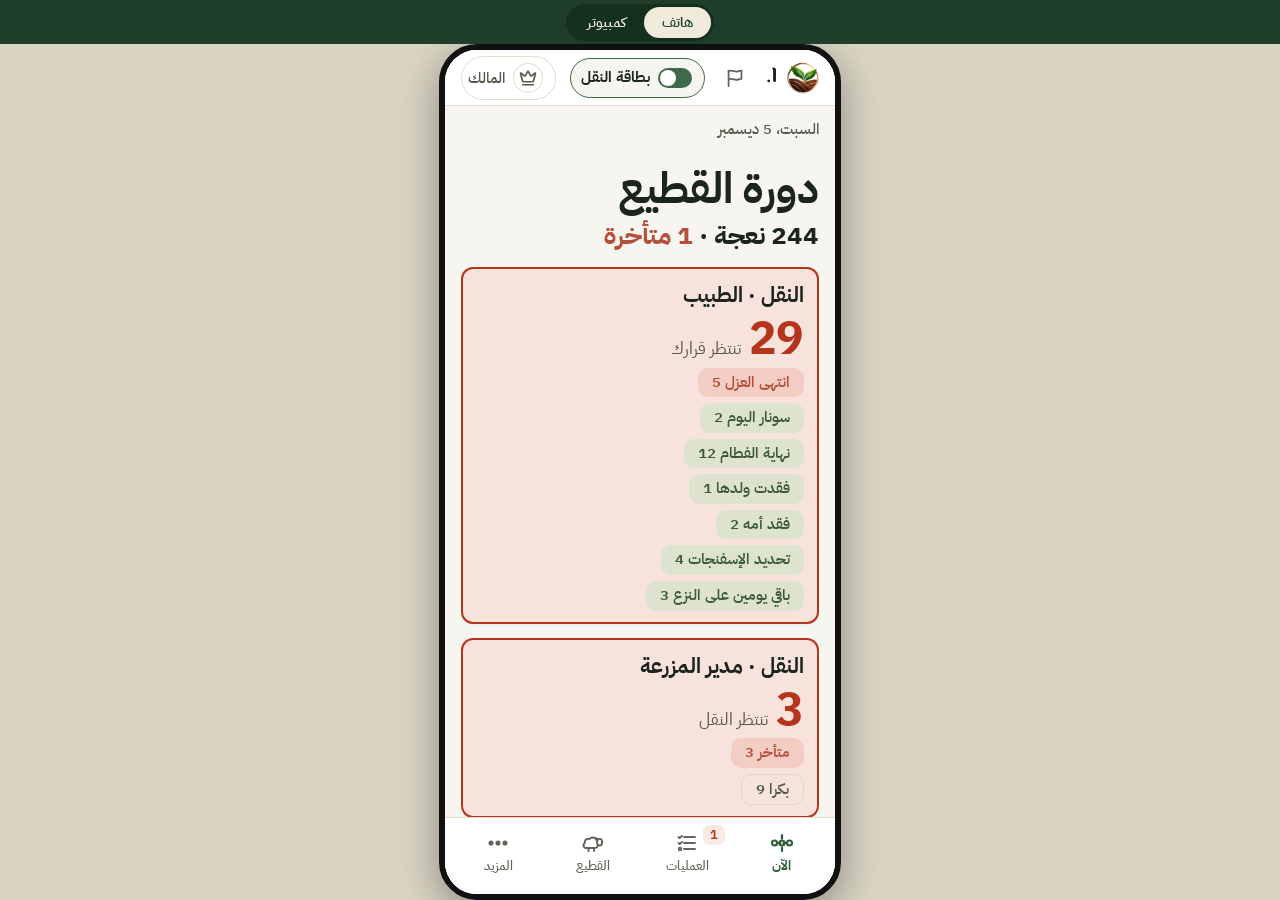
==== index.html @ 133cd6df "Demo transfer: the «النقل» card (experiment): the doctor decides every move in one card, the farm ma" ====
<!doctype html>
<html lang="ar" dir="rtl">
  <head>
    <meta charset="UTF-8" />
    <meta name="viewport" content="width=device-width, initial-scale=1, viewport-fit=cover" />
    <meta name="theme-color" content="#efeada" />
    <meta name="color-scheme" content="only light" />
    <meta name="darkreader-lock" />
    <meta name="apple-mobile-web-app-capable" content="yes" />
    <meta name="mobile-web-app-capable" content="yes" />
    <meta name="apple-mobile-web-app-status-bar-style" content="default" />
    <meta name="apple-mobile-web-app-title" content="المزرعة" />
    <meta name="description" content="دفتر المزرعة: المهام، الكشوفات، القطيع والمال" />
    <link rel="manifest" href="./manifest.webmanifest" />
    <link rel="icon" href="./icons/icon.svg" type="image/svg+xml" />
    <link rel="apple-touch-icon" href="./icons/apple-touch-icon.png" />
    <style>
      :root,html,body{color-scheme:only light}
      #vw-stage iframe{color-scheme:only light}
      #vw-bar{position:fixed;inset:0 0 auto 0;height:44px;display:flex;align-items:center;justify-content:center;gap:12px;background:#1f3d2b;color:#efeada;font:600 14px "IBM Plex Sans Arabic",system-ui,sans-serif;z-index:9}
      #vw-bar .sw{display:flex;background:#16301f;border-radius:999px;padding:3px}
      #vw-bar button{all:unset;cursor:pointer;padding:5px 18px;border-radius:999px;color:#efeada}
      #vw-bar button[aria-pressed=true]{background:#efeada;color:#1f3d2b}
      #vw-stage{position:fixed;inset:44px 0 0 0;background:#d9d4c3}
      #vw-stage.phone{display:flex;align-items:center;justify-content:center;overflow:auto}
      #vw-stage iframe{border:0;background:#efeada;display:block}
      #vw-stage.phone iframe{width:390px;height:844px;flex:none;border-radius:38px;border:6px solid #111;box-sizing:content-box;box-shadow:0 12px 40px rgba(0,0,0,.35)}
      #vw-stage.desk iframe{width:100%;height:100%}
    </style>
    <title>مزرعة تجريبية · عرض</title>
    <script type="module" crossorigin src="./assets/index-B22vEG3E.js"></script>
    <link rel="stylesheet" crossorigin href="./assets/index-vlDuAqEX.css">
  </head>
  <body>
    <div id="root"></div>
    <script>
      // desktop viewer shell: slim bar «هاتف | كمبيوتر» around the same app loaded with ?bare=1 (shared localStorage)
      (function () {
        var q = location.search;
        if (window.top !== window || /[?&]bare=1/.test(q) || window.innerWidth <= 900) return;
        window.__viewerShell = true;
        var mode = "phone";
        try { if (localStorage.getItem("farmDemo.view") === "desk") mode = "desk"; } catch (e) {}
        var bar = document.createElement("div"); bar.id = "vw-bar"; bar.dir = "rtl";
        var sw = document.createElement("div"); sw.className = "sw"; bar.appendChild(sw);
        var stage = document.createElement("div"); stage.id = "vw-stage";
        var btns = {};
        function show(m) {
          mode = m;
          try { localStorage.setItem("farmDemo.view", m); } catch (e) {}
          stage.className = m;
          stage.innerHTML = "";
          var f = document.createElement("iframe"); f.title = "app";
          var md = /[?&]mode=(old|new)/.exec(q); f.src = location.pathname + "?bare=1" + (md ? "&mode=" + md[1] : "");
          stage.appendChild(f);
          for (var k in btns) btns[k].setAttribute("aria-pressed", String(k === m));
        }
        [["phone", "هاتف"], ["desk", "كمبيوتر"]].forEach(function (a) {
          var b = document.createElement("button"); b.type = "button"; b.textContent = a[1]; b.dataset.view = a[0];
          b.onclick = function () { if (mode !== a[0]) show(a[0]); };
          btns[a[0]] = b; sw.appendChild(b);
        });
        document.body.append(bar, stage);
        document.getElementById("root").remove();
        show(mode);
      })();
    </script>
  </body>
</html>
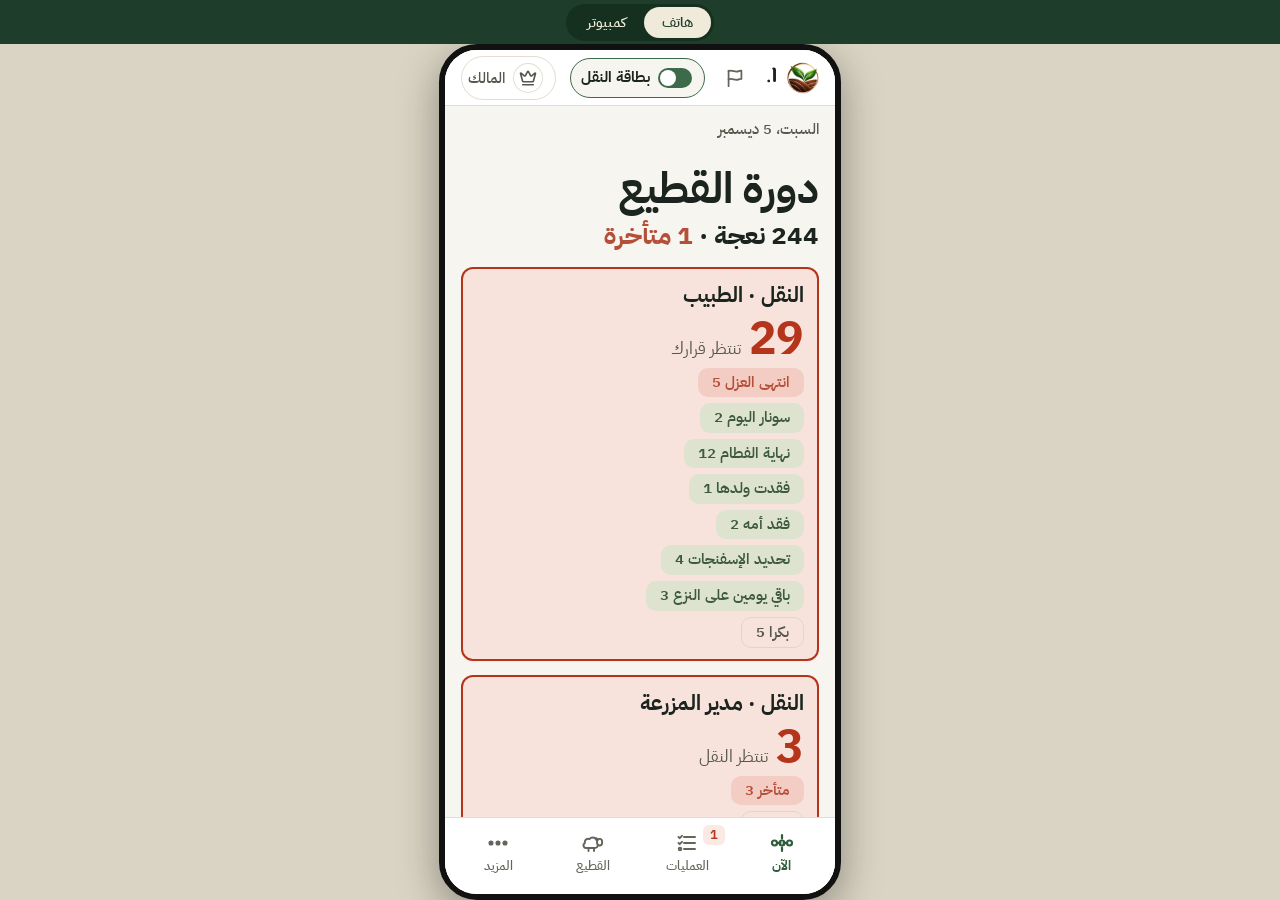
==== commit c00032f6: "Demo fix round: stats and «النقل» review findings (fake data only) Stats: mothers «بيع» counts mothe" ====
--- a/index.html
+++ b/index.html
@@ -28,7 +28,7 @@
       #vw-stage.desk iframe{width:100%;height:100%}
     </style>
     <title>مزرعة تجريبية · عرض</title>
-    <script type="module" crossorigin src="./assets/index-B22vEG3E.js"></script>
+    <script type="module" crossorigin src="./assets/index-D4Ar73M3.js"></script>
     <link rel="stylesheet" crossorigin href="./assets/index-vlDuAqEX.css">
   </head>
   <body>
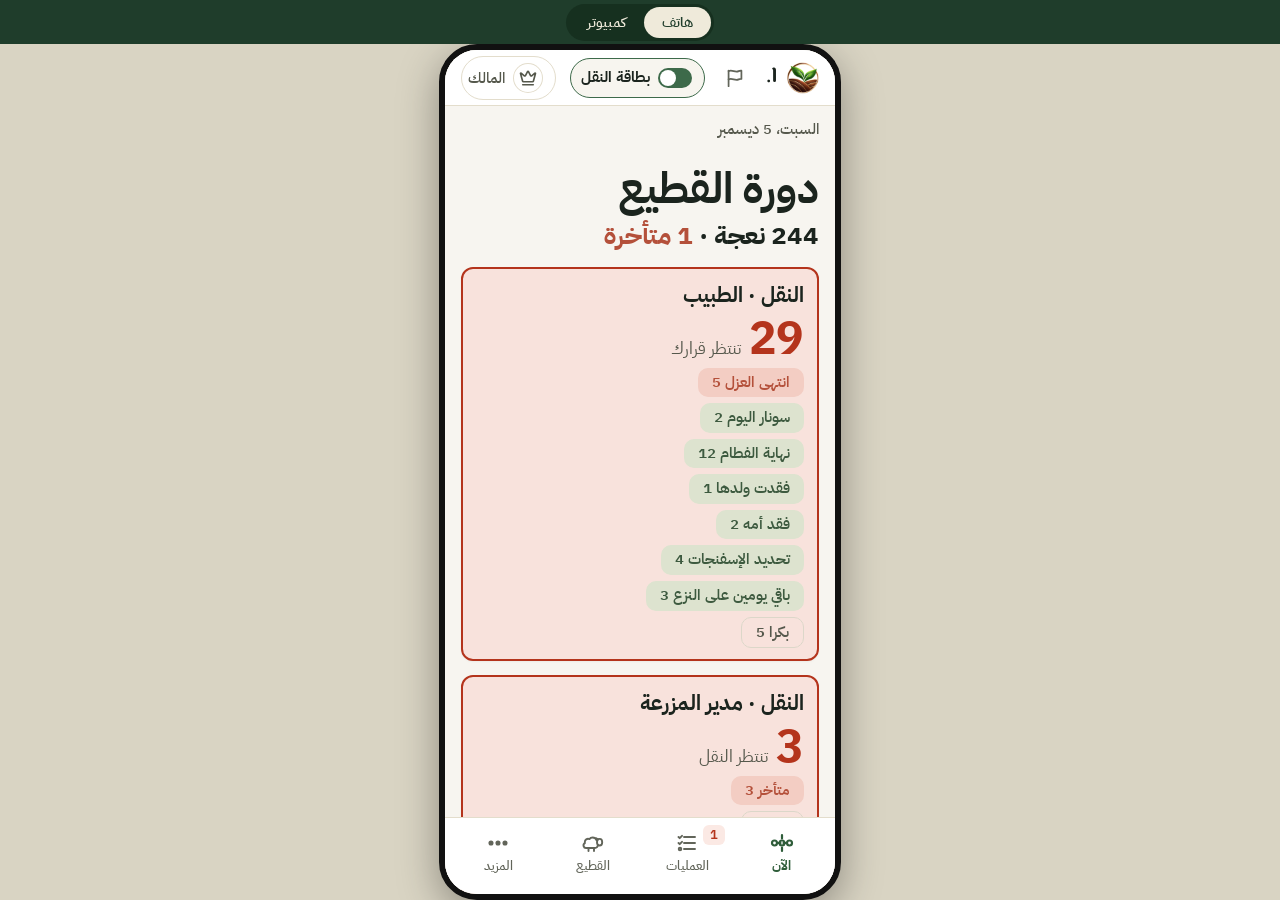
==== commit 9136539f: "Demo fix round 2: dead mother with a pending weaning split, one day shift per mode, refused isolatio" ====
--- a/index.html
+++ b/index.html
@@ -28,7 +28,7 @@
       #vw-stage.desk iframe{width:100%;height:100%}
     </style>
     <title>مزرعة تجريبية · عرض</title>
-    <script type="module" crossorigin src="./assets/index-D4Ar73M3.js"></script>
+    <script type="module" crossorigin src="./assets/index-CRiRasS_.js"></script>
     <link rel="stylesheet" crossorigin href="./assets/index-vlDuAqEX.css">
   </head>
   <body>
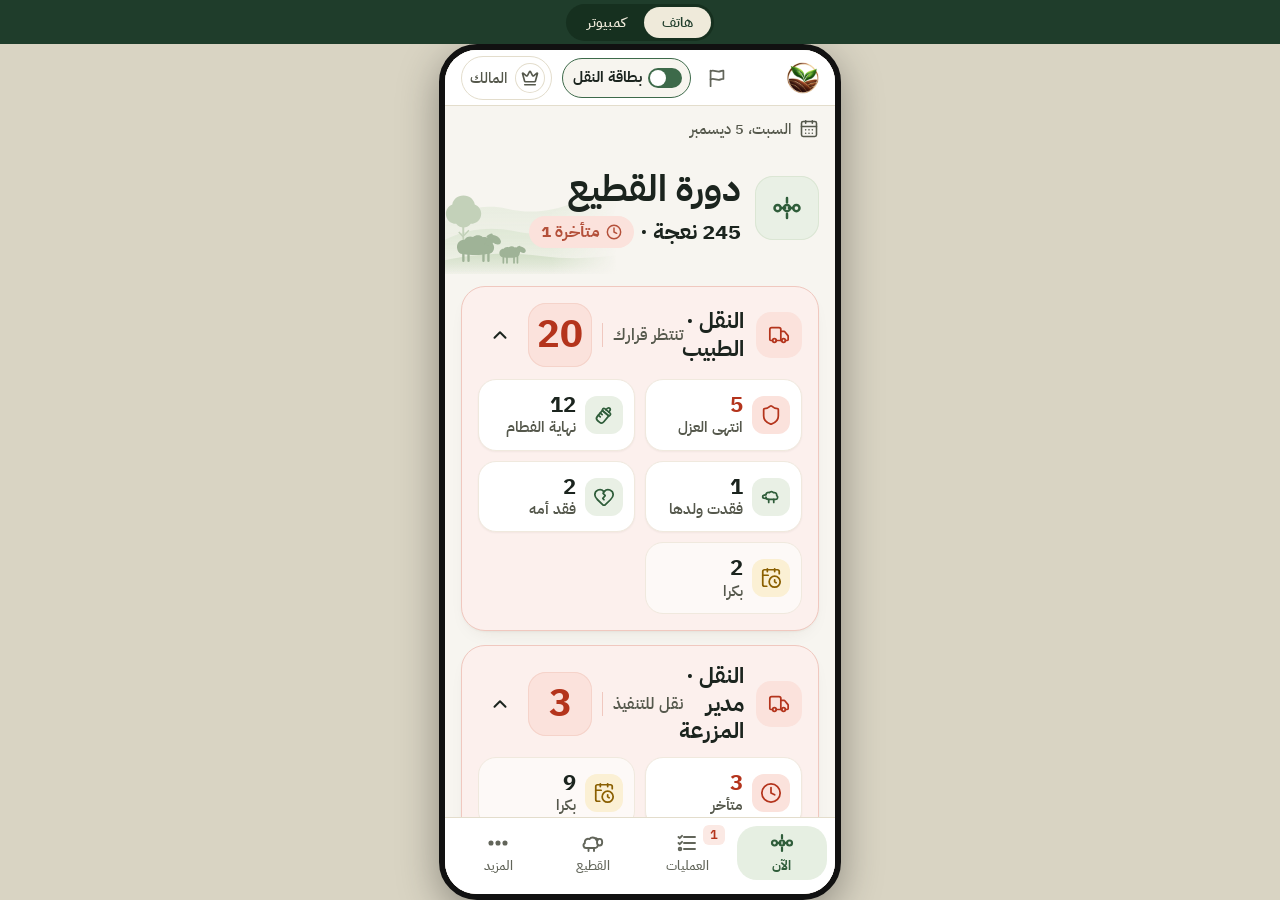
==== commit f3ed85c3: "Demo dues + look: sonar, sponges and «النقل» dues; the home board in the new card look; three concep" ====
--- a/index.html
+++ b/index.html
@@ -28,8 +28,8 @@
       #vw-stage.desk iframe{width:100%;height:100%}
     </style>
     <title>مزرعة تجريبية · عرض</title>
-    <script type="module" crossorigin src="./assets/index-CRiRasS_.js"></script>
-    <link rel="stylesheet" crossorigin href="./assets/index-vlDuAqEX.css">
+    <script type="module" crossorigin src="./assets/index-f6-mO9HX.js"></script>
+    <link rel="stylesheet" crossorigin href="./assets/index-Cqq8sqYt.css">
   </head>
   <body>
     <div id="root"></div>
--- a/assets/index-Cqq8sqYt.css
+++ b/assets/index-Cqq8sqYt.css
@@ -0,0 +1 @@
+@font-face{font-family:IBM Plex Sans Arabic;font-style:normal;font-display:swap;font-weight:400;src:url(./ibm-plex-sans-arabic-arabic-400-normal-CyU-ddYS.woff2) format("woff2"),url(./ibm-plex-sans-arabic-arabic-400-normal-EA1o-u_Q.woff) format("woff")}@font-face{font-family:IBM Plex Sans Arabic;font-style:normal;font-display:swap;font-weight:500;src:url(./ibm-plex-sans-arabic-arabic-500-normal-C4MQITzh.woff2) format("woff2"),url(./ibm-plex-sans-arabic-arabic-500-normal-DPXcppbm.woff) format("woff")}@font-face{font-family:IBM Plex Sans Arabic;font-style:normal;font-display:swap;font-weight:600;src:url(./ibm-plex-sans-arabic-arabic-600-normal-0pRdybE_.woff2) format("woff2"),url(./ibm-plex-sans-arabic-arabic-600-normal-MJZ0liF5.woff) format("woff")}@font-face{font-family:IBM Plex Sans Arabic;font-style:normal;font-display:swap;font-weight:700;src:url(./ibm-plex-sans-arabic-arabic-700-normal-DrtBj6UE.woff2) format("woff2"),url(./ibm-plex-sans-arabic-arabic-700-normal-9rXc6cUL.woff) format("woff")}@font-face{font-family:IBM Plex Sans Arabic;font-style:normal;font-display:swap;font-weight:400;src:url(./ibm-plex-sans-arabic-latin-400-normal-Bo5KPYvw.woff2) format("woff2"),url(./ibm-plex-sans-arabic-latin-400-normal-CFZh1unN.woff) format("woff")}@font-face{font-family:IBM Plex Sans Arabic;font-style:normal;font-display:swap;font-weight:500;src:url(./ibm-plex-sans-arabic-latin-500-normal-Cd6jVIg7.woff2) format("woff2"),url(./ibm-plex-sans-arabic-latin-500-normal-BletK1Hp.woff) format("woff")}@font-face{font-family:IBM Plex Sans Arabic;font-style:normal;font-display:swap;font-weight:600;src:url(./ibm-plex-sans-arabic-latin-600-normal-KrqB56Mw.woff2) format("woff2"),url(./ibm-plex-sans-arabic-latin-600-normal-Dk5eISD_.woff) format("woff")}@font-face{font-family:IBM Plex Sans Arabic;font-style:normal;font-display:swap;font-weight:700;src:url(./ibm-plex-sans-arabic-latin-700-normal-BzSf6GNr.woff2) format("woff2"),url(./ibm-plex-sans-arabic-latin-700-normal-Cl4F7CZR.woff) format("woff")}@font-face{font-family:El Messiri;font-style:normal;font-display:swap;font-weight:600;src:url(./el-messiri-arabic-600-normal-Te2c8S-M.woff2) format("woff2"),url(./el-messiri-arabic-600-normal-qhBYdKVW.woff) format("woff")}@font-face{font-family:El Messiri;font-style:normal;font-display:swap;font-weight:700;src:url(./el-messiri-arabic-700-normal-D9aO7CWn.woff2) format("woff2"),url(./el-messiri-arabic-700-normal-wfXImB6W.woff) format("woff")}@font-face{font-family:El Messiri;font-style:normal;font-display:swap;font-weight:700;src:url(./el-messiri-latin-700-normal-2VyxPaO_.woff2) format("woff2"),url(./el-messiri-latin-700-normal-CqBzUBvy.woff) format("woff")}@font-face{font-family:IBM Plex Sans;font-style:normal;font-weight:500;font-display:swap;src:url(./ibm-plex-sans-latin-500-normal-6ng42L7E.woff2) format("woff2");unicode-range:U+0000-00FF,U+0131,U+0152-0153,U+02BB-02BC,U+02C6,U+02DA,U+02DC,U+2000-206F,U+2074,U+20AC,U+2122,U+2191,U+2193,U+2212,U+2215,U+FEFF,U+FFFD}@font-face{font-family:IBM Plex Sans;font-style:normal;font-weight:600 700;font-display:swap;src:url(./ibm-plex-sans-latin-600-normal-CuJfVYMP.woff2) format("woff2");unicode-range:U+0000-00FF,U+0131,U+0152-0153,U+02BB-02BC,U+02C6,U+02DA,U+02DC,U+2000-206F,U+2074,U+20AC,U+2122,U+2191,U+2193,U+2212,U+2215,U+FEFF,U+FFFD}@font-face{font-family:IBM Plex Mono;font-style:normal;font-weight:500;font-display:swap;src:url(./ibm-plex-mono-latin-500-normal-DSY6xOcd.woff2) format("woff2");unicode-range:U+0000-00FF,U+2000-206F,U+2212}@font-face{font-family:IBM Plex Mono;font-style:normal;font-weight:600 700;font-display:swap;src:url(./ibm-plex-mono-latin-600-normal-BgSNZQsw.woff2) format("woff2");unicode-range:U+0000-00FF,U+2000-206F,U+2212}:root{color-scheme:only light;--paper: #f7f5f0;--white: #ffffff;--line: #e3ddcc;--hair: #eeeae0;--line-strong: #cfc6ae;--ink: #1b241e;--ink-2: #55584c;--muted: #62655a;--faint: #6d7062;--green-deep: #2f5d3a;--green-ink: #264c30;--late-red: #b4341c;--late-red-bg: #fbe9e4;--late-red-line: #f1c9be;--late: var(--late-red);--late-bg: var(--late-red-bg);--late-line: var(--late-red-line);--today: #8a5f00;--today-bg: #fbf1d6;--today-line: #edd9a0;--soon: #55584c;--soon-bg: #f0eee6;--done: #2f5d3a;--done-bg: #e6efe5;--ph-mating: #a65a2e;--ph-preg: #7a4b6d;--ph-nurse: #3f7651;--ph-wean: #8a6a14;--ph-sale: #3f6079;--tag-bg: #f3efe3;--tag-line: #d9d0b8;--sheet: var(--white);--cream: #f0eee6;--cream-2: var(--hair);--green: #3f7651;--leaf: #3f7651;--brown: var(--ink-2);--soil: var(--ink-2);--copper: #8a8c7e;--copper-lt: var(--line);--copper-deep: #6b4a12;--terra: var(--late);--terra-deep: var(--late);--terra-tint: var(--late-bg);--canvas: var(--paper);--card: var(--white);--card-press: #faf8f3;--fill: var(--soon-bg);--fill-strong: var(--hair);--sage: var(--soon-bg);--hairline: var(--hair);--ink-3: var(--muted);--accent: var(--green-deep);--accent-strong: var(--green-deep);--accent-text: var(--green-deep);--tint: var(--done-bg);--tint-press: #d9e6d7;--on-accent: #ffffff;--success: var(--done);--success-tint: var(--done-bg);--warning: var(--today);--warning-tint: var(--today-bg);--danger: var(--late);--danger-tint: var(--late-bg);--amber: var(--today);--bar: rgb(255 255 255 / .96);--scrim: rgb(27 36 30 / .36);--toast: var(--ink);--on-toast: #ffffff;--shadow-1: 0 0 0 1px var(--line), 0 1px 2px rgb(27 36 30 / .04);--shadow-2: 0 0 0 1px var(--line), 0 6px 16px -8px rgb(27 36 30 / .16);--shadow-3: 0 -12px 40px rgb(27 36 30 / .1), 0 0 0 1px var(--line);--shadow-card: 0 1px 2px rgb(27 36 30 / .04);--shadow-panel: 12px 0 40px rgb(27 36 30 / .1);--blur: none;--bw: 1px;--bw-field: 1px;--btn-shade: 0 0 0 transparent;--focus-ring: 0 0 0 3px rgb(47 93 58 / .16);--input-h: 48px;--input-pad: 12px;--input-r: var(--r-input);--input-fs: var(--text-md);--field-label: var(--text-sm);--field-label-w: 600;--btn-weight: 600;--btn-pad: var(--s4);--sidebar-bg: var(--white);--sidebar-line: var(--line);--sidebar-ink: var(--ink);--sidebar-ink-2: var(--ink-2);--sidebar-icon: var(--ink-2);--sidebar-hover: #f4f2ec;--sidebar-press: #eeebe2;--sidebar-active-bg: var(--green-deep);--sidebar-active-ink: #ffffff;--sidebar-mark-bg: var(--white);--sidebar-mark-ink: var(--green-deep);--font: "IBM Plex Sans Arabic", "Segoe UI", system-ui, sans-serif;--font-title: "El Messiri", "IBM Plex Sans Arabic", serif;--font-display: var(--font);--font-num: "IBM Plex Sans", "IBM Plex Sans Arabic", system-ui, sans-serif;--font-mono: "IBM Plex Mono", ui-monospace, "Cascadia Mono", monospace;--title-ink: var(--ink);--text-xs: .8125rem;--text-sm: .9375rem;--text-md: 1.0625rem;--text-lg: 1.125rem;--text-xl: 1.25rem;--text-title: 1.375rem;--text-title-sm: 1.5rem;--text-tag: 1.0625rem;--text-big: 2rem;--s1: 4px;--s2: 8px;--s3: 12px;--s4: 16px;--s5: 20px;--s6: 24px;--s8: 32px;--gutter: 16px;--target: 48px;--target-lg: 56px;--target-xl: 60px;--row: 60px;--r-chip: 6px;--r-input: 8px;--r-btn: 10px;--r-card: 12px;--radius-card: 12px;--radius-sm: 8px;--radius: 10px;--radius-lg: 12px;--radius-sheet: 16px;--pill: 8px;--round: 999px;--dur-micro: .12s;--dur-small: .2s;--dur-medium: .3s;--ease-enter: cubic-bezier(.2, 0, 0, 1);--ease-exit: cubic-bezier(.3, 0, 1, 1);--tabbar-h: 76px;--topbar-h: 56px;--safe-top: env(safe-area-inset-top, 0px);--safe-bottom: env(safe-area-inset-bottom, 0px);--content-max: 640px}@media(min-width:1024px){:root{--text-xs: .8125rem;--text-sm: .875rem;--text-md: 1rem;--text-lg: 1rem;--text-xl: 1.125rem;--text-title: 1.75rem;--text-title-sm: 1.75rem;--text-tag: .875rem;--text-big: 2.25rem;--target: 40px;--target-lg: 44px;--target-xl: 48px;--row: 46px}}@media(min-width:1900px){:root{--text-xs: .875rem;--text-sm: .9375rem;--text-md: 1.0625rem;--text-lg: 1.0625rem;--text-xl: 1.1875rem;--text-title: 1.875rem;--text-title-sm: 1.875rem;--text-tag: .9375rem;--text-big: 2.5rem;--row: 50px}}.gate{--paper: #f7f5f0;--sheet: #fffdf8;--cream: #efeada;--cream-2: #e6dec6;--line: #ded5bd;--line-strong: #cdbf9f;--green-deep: #2f5d3a;--green-ink: #24492d;--green: #3f7651;--leaf: #5e9b4a;--brown: #7f4f33;--soil: #8a5636;--copper: #b9783f;--copper-lt: #ddaa74;--copper-deep: #97592a;--terra: #eb7444;--terra-deep: #b4461c;--terra-tint: #fbe6da;--canvas: var(--paper);--card: var(--sheet);--card-press: #f4efe2;--fill: var(--cream);--fill-strong: var(--cream-2);--sage: var(--cream);--hairline: var(--line);--ink: #1d2a20;--ink-2: #4b4b3b;--ink-3: #6e6a58;--accent: var(--green);--accent-strong: var(--green-deep);--accent-text: var(--green-deep);--tint: #e6ecdc;--tint-press: #d9e3cd;--success: var(--green-deep);--success-tint: #e6ecdc;--warning: #8a5208;--warning-tint: #f6ead2;--danger: var(--terra-deep);--danger-tint: var(--terra-tint);--amber: var(--copper);--bar: rgb(239 234 218 / .94);--scrim: rgb(29 42 32 / .42);--toast: var(--green-ink);--shadow-1: 0 0 0 1.5px var(--line), 0 1px 0 rgb(127 79 51 / .1), 0 6px 18px -10px rgb(60 40 20 / .28);--shadow-2: 0 0 0 1px rgb(127 79 51 / .12), 0 8px 22px -8px rgb(60 40 20 / .3);--shadow-3: 0 0 0 1px rgb(127 79 51 / .12), 0 -10px 30px -12px rgb(40 25 10 / .4), 0 18px 48px rgb(40 25 10 / .24);--shadow-card: 0 1px 0 rgb(127 79 51 / .1), 0 6px 18px -10px rgb(60 40 20 / .28);--bw: 1.5px;--bw-field: 2px;--btn-shade: inset 0 -3px 0 rgb(0 0 0 / .18);--focus-ring: 0 0 0 4px rgb(63 118 81 / .18);--input-h: initial;--input-pad: initial;--input-r: initial;--input-fs: initial;--field-label: initial;--field-label-w: initial;--btn-weight: 700;--btn-pad: var(--s5);--font-display: "El Messiri", "IBM Plex Sans Arabic", serif;--font-title: var(--font-display);--title-ink: var(--green-deep);--text-xs: .875rem;--text-sm: 1rem;--text-md: 1.0625rem;--text-lg: 1.1875rem;--text-xl: 1.375rem;--text-title: 2.75rem;--text-title-sm: 1.875rem;--text-tag: 1.5rem;--target: 48px;--target-lg: 56px;--target-xl: 64px;--radius-sm: 10px;--radius: 16px;--radius-lg: 22px;--radius-sheet: 26px;--pill: 999px;--tabbar-h: 84px;--topbar-h: 64px;color:var(--ink);font-family:var(--font);font-size:var(--text-md);line-height:1.6}@media(min-width:1024px){.gate{--text-xs: .9375rem;--text-sm: 1.0625rem;--text-md: 1.1875rem;--text-lg: 1.3125rem;--text-xl: 1.625rem;--text-title: 3.25rem;--text-title-sm: 2.5rem}}*,*:before,*:after{box-sizing:border-box}html{-webkit-text-size-adjust:100%;text-size-adjust:100%;background:var(--canvas)}body{margin:0;min-height:100dvh;background:var(--canvas);color:var(--ink);font-family:var(--font);font-size:var(--text-md);line-height:1.5;font-variant-numeric:lining-nums;-webkit-font-smoothing:antialiased;text-rendering:optimizeLegibility;-webkit-tap-highlight-color:transparent;overscroll-behavior-y:none}h1,h2,h3,h4,p{margin:0}button,input,select,textarea{font:inherit;color:inherit}button{cursor:pointer;background:none;border:0;padding:0;touch-action:manipulation}button:disabled{cursor:default}:focus-visible{outline:var(--focus-outline, 2px solid var(--green-deep));outline-offset:2px}input::placeholder,textarea::placeholder{color:var(--ink-3)}svg.lucide{flex:none}.tnum{font-variant-numeric:tabular-nums lining-nums}em,i{font-style:normal}.ltr{direction:ltr;unicode-bidi:isolate}[dir=rtl] .flip-rtl{transform:scaleX(-1)}@media(prefers-reduced-motion:reduce){*,*:before,*:after{animation-duration:1ms!important;animation-iteration-count:1!important;transition-duration:1ms!important;scroll-behavior:auto!important}}::selection{background:var(--today-bg);color:var(--ink)}input,textarea{caret-color:var(--green-deep)}.num{font-family:var(--font-num);font-style:normal;font-weight:600;font-variant-numeric:tabular-nums lining-nums;letter-spacing:-.01em;line-height:1}.disp{font-family:var(--font-display);font-weight:700}span.pen{display:inline-grid;place-items:center;min-width:1.5em;margin-inline:.12em;padding:.1em .3em;border-radius:4px;background:var(--soon-bg);color:var(--ink-2);font-family:var(--font-num);font-size:max(var(--text-xs),.85em);font-style:normal;font-weight:600;font-variant-numeric:tabular-nums lining-nums;line-height:1.2;vertical-align:.05em;white-space:nowrap}span.pen:before{content:attr(data-n)}.nw{white-space:nowrap}html[data-opened]{--ob: calc(var(--safe-top) + 64px)}.opened-bar{position:sticky;top:0;z-index:80;overflow:hidden;display:flex;align-items:center;justify-content:space-between;gap:var(--s3);min-height:calc(var(--safe-top) + 64px);padding:var(--safe-top) var(--s4) 0;background:var(--copper-deep);color:#fff;font-size:var(--text-md);box-shadow:var(--btn-shade)}.opened-bar-text{position:relative;min-width:0;overflow:hidden;text-overflow:ellipsis;white-space:nowrap;font-weight:500}.opened-bar-text b{font-family:var(--font-display);font-weight:700;font-size:1.15em}.opened-bar-back{position:relative;display:inline-flex;flex:none;align-items:center;gap:6px;min-height:48px;padding:0 var(--s4);border-radius:var(--pill);background:var(--sheet);color:var(--green-deep);font-weight:700;box-shadow:0 2px #00000029}.opened-bar-back:disabled{opacity:.6}.opened-bar-furrow{position:absolute;inset-inline:0;bottom:2px;width:100%;height:16px;color:var(--copper-lt);opacity:.6;pointer-events:none}html[data-opened] .topbar{top:var(--ob)}html[data-opened] .sheet-layer{inset-block-start:var(--ob)}html[data-opened] .sheet{max-height:calc(100dvh - var(--ob) - 24px)}html[data-opened] .sheet-tall{height:calc(100dvh - var(--ob) - 12px)}.open-as-row{min-height:72px}.open-as-face{display:grid;place-items:center;flex:none;width:44px;height:44px;border-radius:50%;background:var(--sheet);color:var(--ink-2);font-family:var(--font-display);font-size:1.25rem;font-weight:700;box-shadow:inset 0 0 0 1px var(--line)}.open-as-row .row-title{color:var(--green-deep);font-weight:700}.team-item+.team-item{border-top:var(--bw) solid var(--hairline)}.team-open{padding:0 var(--s4) var(--s3)}.bar-chip{display:inline-flex;align-items:center;gap:8px;min-height:44px;padding:0 12px;border-radius:var(--round);background:var(--sheet);border:1px solid var(--line);color:var(--ink-2);font-size:var(--text-sm);font-weight:500;line-height:1.2;white-space:nowrap;transition:background-color var(--dur-micro)}.bar-chip:active{background:var(--card-press)}@media(hover:hover){.bar-chip:hover{background:var(--card-press)}}.report-slot{display:contents}.report-slot .report-fab{position:static;inset:auto;display:inline-flex;width:auto;height:auto;border-radius:var(--round);background:var(--sheet);box-shadow:none;color:var(--ink-2)}@media(max-width:1023px){.topbar .bar-chip{position:relative;min-height:44px}.topbar .bar-chip:after{content:"";position:absolute;inset:-2px}.topbar .report-slot .report-fab{justify-content:center;width:44px;padding:0;border-color:transparent;color:var(--muted)}.topbar .report-slot .report-fab span{display:none}}.report-fab.report-float{gap:0;width:48px;min-height:48px;padding:0;justify-content:center;box-shadow:var(--shadow-2)}.shell{min-height:100dvh}.page{max-width:var(--content-max);margin:0 auto;padding-bottom:calc(var(--tabbar-h) + var(--safe-bottom) + var(--s8))}.page.has-savebar{padding-bottom:calc(var(--tabbar-h) + var(--safe-bottom) + 112px)}:root{--head-h: calc(var(--topbar-h) + var(--safe-top))}.page-top,.head-action{display:contents}.head-sentinel{display:block;block-size:1px;margin-block-end:-1px}.topbar,.page-head,.page-head-foot{margin-inline:min(0px,calc((100% - 100vw)/2));padding-inline:max(var(--gutter),calc((100vw - 100%) / 2 + var(--gutter)))}.topbar{position:sticky;top:0;z-index:20;display:flex;align-items:center;gap:10px;min-height:calc(var(--topbar-h) + var(--safe-top));padding-block:var(--safe-top) 0;background:var(--sheet);border-bottom:1px solid var(--line)}.topbar-side{display:flex;align-items:center;gap:8px;min-width:0;flex:none}.topbar-end{margin-inline-start:auto;justify-content:flex-end}.topbar-mark{flex:none;width:32px;height:32px;border-radius:8px;object-fit:contain}.topbar-title{flex:1;min-width:0;font-family:var(--font-title);font-size:1.125rem;font-weight:700;line-height:1.3;color:var(--ink);text-align:start;display:-webkit-box;-webkit-box-orient:vertical;-webkit-line-clamp:1;line-clamp:1;overflow:hidden;overflow-wrap:anywhere;opacity:0;transition:opacity var(--dur-small) var(--ease-enter)}.topbar[data-compact] .topbar-title{opacity:1}.page-main .topbar-title{flex:1 1 auto;font-size:var(--text-title);opacity:1}.back-btn{gap:2px;padding-inline:4px 12px;border-color:transparent;background:transparent;color:var(--ink);font-size:var(--text-md);font-weight:600}.back-btn span{white-space:nowrap;overflow:hidden;text-overflow:ellipsis;max-width:34vw}@media(max-width:1023px){.page-inner .topbar .account-pill{display:none}}.page-head{position:relative;padding-block:var(--s4) 0}.page-head-row{display:flex;align-items:center;gap:var(--s3)}.page-head-text{flex:1;min-width:0}.large-title{font-family:var(--font-title);font-size:var(--text-title-sm);font-weight:700;line-height:1.2;letter-spacing:0;color:var(--title-ink);overflow-wrap:anywhere}.page-sub{margin-top:4px;color:var(--ink-2);font-size:var(--text-md);font-weight:500;line-height:1.5}.page .page-sub{font-size:var(--text-sm)}.page-head.hero{padding-block:var(--s3) 0}.page-head.has-action{display:flex;align-items:center;justify-content:space-between;gap:var(--s4)}@media(max-width:1023px){.hero .large-title{position:absolute;width:1px;height:1px;overflow:hidden;clip:rect(0 0 0 0);white-space:nowrap}.hero .page-sub{margin-top:0}.page-head.hero:not(:has(.page-sub,.head-action,.head-tools)){position:absolute;width:1px;height:1px;padding:0;overflow:hidden;clip:rect(0 0 0 0);white-space:nowrap}}.hero-brand{display:none}.hero-band{padding-block:var(--s2) 0}.page-head-foot{position:relative}.page-top.bar-only>.page-head{display:none}.page-top+.page-body,.page-head-foot+.page-body{padding-top:var(--s4)}.page-body{display:grid;gap:var(--s4);padding-inline:var(--gutter)}.page-note,.fine-print{color:var(--ink-2);font-size:var(--text-sm);line-height:1.6}.fine-print{text-align:center;padding-inline:var(--s4)}.stack{display:grid;gap:var(--s4)}.boot{display:grid;place-items:center;min-height:100dvh}.sec{display:flex;align-items:center;gap:10px;margin:0 0 14px}.sec-title{font-family:var(--font-display);font-size:var(--text-xl);font-weight:700;line-height:1.35;color:var(--title-ink)}.sec-count{margin-inline-start:auto;color:var(--muted);font-family:var(--font-num);font-size:var(--text-sm);font-weight:600}.leafmark{flex:none;width:30px;height:26px}.furrow{display:none}.card{background:var(--card);border:var(--bw) solid var(--line);border-radius:var(--radius-lg);box-shadow:var(--shadow-card);padding:var(--s4);display:grid;gap:var(--s3);min-width:0}.card-flush{padding:0;gap:0;overflow:hidden}.card-head{display:flex;align-items:baseline;justify-content:space-between;gap:var(--s3)}.card-flush>.card-head{padding:var(--s3) var(--s4) var(--s2)}.card-title{font-family:var(--font-display);font-size:var(--text-lg);font-weight:700;line-height:1.35;color:var(--title-ink)}.card-meta{color:var(--muted);font-size:var(--text-xs);font-weight:600}.card-pad{padding:0 var(--s4) var(--s4)}.card-quiet{background:transparent;box-shadow:none}.card-quiet .task-title{color:var(--ink-2)}.card .card{border:0;border-radius:0;box-shadow:none;background:transparent;padding-inline:0}.list{display:grid}.row{position:relative;display:flex;align-items:center;gap:12px;width:100%;min-height:var(--row);padding:8px var(--s4);text-align:start;background:transparent}.row+.row:before,.task+.task:before,.swipe+.swipe:before,.swipe+.task:before,.task+.swipe:before{content:"";position:absolute;top:0;inset-inline:var(--s4);height:1px;background:var(--hairline);z-index:2}.row-tap{cursor:pointer;transition:background-color var(--dur-micro)}.row-tap:active{background:var(--card-press)}@media(hover:hover){.row-tap:hover{background:var(--card-press)}}.row-tap:disabled{opacity:.6}.row-big{min-height:var(--target-xl)}.row-icon{display:grid;place-items:center;flex:none;width:36px;height:36px;border-radius:var(--radius-sm);background:var(--soon-bg);color:var(--ink-2)}.row-icon.tone-accent{background:var(--done-bg);color:var(--done)}.row-icon.tone-warning{background:var(--today-bg);color:var(--today)}.row-icon.tone-danger{background:var(--late-bg);color:var(--late)}.row-icon.tone-success{background:var(--done-bg);color:var(--done)}.row-main{display:grid;gap:2px;flex:1;min-width:0}.row-title{font-size:var(--text-lg);font-weight:600;line-height:1.4;overflow-wrap:anywhere}.row-sub{color:var(--ink-2);font-size:var(--text-sm);line-height:1.5;overflow-wrap:anywhere}.row-trail{display:flex;align-items:center;gap:var(--s2);flex:none;color:var(--ink-2)}.row-trail>b{color:var(--ink);font-size:var(--text-lg)}.row-chev{flex:none;color:var(--muted);margin-inline-start:-4px}.status,.tag,.state-chip{display:inline-flex;align-items:center;gap:5px;min-height:26px;padding:3px 8px;border-radius:var(--r-chip);font-size:var(--text-xs);font-weight:600;line-height:1.2;white-space:nowrap;background:var(--soon-bg);color:var(--soon);box-shadow:none}.status svg,.state-chip svg{width:14px;height:14px}.status-sm{min-height:24px;padding:2px 7px;font-size:var(--text-xs)}.status.tone-danger,.tag-late,.state-chip.st-late{background:var(--late-bg);color:var(--late)}.status.tone-warning,.tag-today,.state-chip.st-today{background:var(--today-bg);color:var(--today)}.status.tone-accent,.status.tone-neutral,.tag-soon,.state-chip.st-soon{background:var(--soon-bg);color:var(--soon);font-weight:500}.status.tone-success,.tag-done,.state-chip.st-done{background:var(--done-bg);color:var(--done)}.state-chip .num{font-size:1em;line-height:1}.tone-text-accent{color:var(--green)}.tone-text-success{color:var(--green-deep)}.tone-text-danger{color:var(--terra-deep)}.tone-text-muted{color:var(--ink-3)}.btn{display:inline-flex;align-items:center;justify-content:center;gap:10px;min-height:var(--target);padding:0 var(--btn-pad, var(--s4));border-radius:var(--radius);font-size:var(--text-md);font-weight:var(--btn-weight, 600);line-height:1.2;transition:background-color var(--dur-micro),transform var(--dur-micro) var(--ease-enter),opacity var(--dur-micro)}.btn:active:not(:disabled){transform:scale(.98)}.btn:disabled:not([aria-busy]){background:var(--cream);color:var(--ink-2);box-shadow:none;outline:var(--bw) dashed var(--line-strong);outline-offset:-1.5px;opacity:1}.btn-plain:disabled:not([aria-busy]){background:none;outline:none;text-decoration-color:var(--line-strong)}.btn[aria-busy]{opacity:.8}.btn-lg{min-height:var(--target-lg);font-size:var(--text-lg);padding:0 26px}.btn-xl{min-height:var(--target-xl);font-size:1.25rem;padding:0 26px}.btn-block{width:100%}.btn-filled{background:var(--green-deep);color:#fff;box-shadow:var(--btn-shade)}.btn-filled:active:not(:disabled){background:var(--green-ink)}.btn-tinted{background:var(--sheet);color:var(--green-deep);box-shadow:inset 0 0 0 var(--bw-tint, 1px) var(--green-deep)}.btn-tinted:active:not(:disabled){background:var(--tint)}.btn-gray{background:var(--sheet);color:var(--ink);box-shadow:inset 0 0 0 1px var(--line)}.btn-plain{color:var(--green-deep);text-decoration:underline;text-decoration-color:var(--copper-lt);text-underline-offset:5px}.btn-danger{background:var(--terra-deep);color:#fff;box-shadow:var(--btn-shade)}@media(hover:hover){.btn-filled:hover:not(:disabled){background:var(--green-ink)}.btn-tinted:hover:not(:disabled),.btn-gray:hover:not(:disabled){background:var(--card-press)}}.icon-btn{display:inline-grid;place-items:center;flex:none;width:var(--target);height:var(--target);border-radius:var(--pill);color:var(--green-deep)}.icon-btn:active{background:var(--soon-bg)}.icon-btn.danger{color:var(--terra-deep)}.icon-btn:disabled{opacity:.35}.spin{animation:spin .9s linear infinite}@keyframes spin{to{transform:rotate(360deg)}}.account-pill{max-width:46vw;padding-inline:12px 6px}.account-pill-face{display:grid;place-items:center;flex:none;width:30px;height:30px;border-radius:50%;background:var(--sheet);box-shadow:inset 0 0 0 1px var(--line);color:var(--ink-2);font-size:var(--text-xs);font-weight:600;line-height:1}.account-pill>svg{display:none}.account-pill-name{min-width:0;overflow:hidden;text-overflow:ellipsis}.empty{display:grid;justify-items:center;gap:var(--s2);padding:var(--s6) var(--s4);text-align:center}.empty-icon{display:grid;place-items:center;width:44px;height:44px;border-radius:50%;background:var(--soon-bg);color:var(--muted);margin-bottom:var(--s1)}.empty-title{font-family:var(--font-display);font-size:var(--text-md);font-weight:600;color:var(--ink-2)}.empty-body{color:var(--muted);font-size:var(--text-sm);max-width:34ch;line-height:1.6}.empty .btn{margin-top:var(--s2)}.loading{display:flex;align-items:center;justify-content:center;gap:var(--s2);padding:var(--s8) 0;color:var(--ink-2);font-weight:600}.loading .spin{color:var(--muted)}.field{display:grid;gap:8px;min-width:0}.field-label{display:flex;align-items:baseline;gap:var(--s2);font-size:var(--field-label, var(--text-lg));font-weight:var(--field-label-w, 700);color:var(--ink)}.field-optional{color:var(--ink-2);font-size:var(--text-xs);font-weight:500}.field-hint{color:var(--ink-2);font-size:var(--text-sm)}.field-error,.form-error{color:var(--terra-deep);font-size:var(--text-sm);font-weight:600}.form-error{padding:var(--s3) var(--s4);border-radius:var(--radius-sm);background:var(--terra-tint)}.input{width:100%;min-height:var(--input-h, 58px);padding:0 var(--input-pad, 18px);border:var(--bw-field) solid var(--line-strong);border-radius:var(--input-r, var(--radius));background:#fff;font-size:var(--input-fs, 1.1875rem);outline:none;transition:border-color var(--dur-micro),box-shadow var(--dur-micro)}.input:focus{border-color:var(--green-deep);box-shadow:var(--focus-ring)}.input[aria-invalid=true]{border-color:var(--terra-deep)}.input-area{padding:14px 18px;min-height:108px;resize:none;line-height:1.6}.input[dir=ltr]{text-align:right}.input-num{font-variant-numeric:tabular-nums;text-align:right}.mono,.mono input{font-family:var(--font-mono);font-weight:600;letter-spacing:0}.select{appearance:auto}.date-row{display:flex;gap:var(--s2);align-items:stretch;flex-wrap:wrap}.date-pick{position:relative;flex:1 1 150px;min-width:0}.date-face{display:flex;align-items:center;justify-content:space-between;gap:var(--s2);height:100%;min-height:48px;padding:0 12px;border-radius:var(--radius-sm);background:#fff;box-shadow:inset 0 0 0 var(--bw-field) var(--line-strong);font-size:var(--text-md);font-weight:600;pointer-events:none}.date-face svg{color:var(--green-deep)}.date-pick:focus-within .date-face{box-shadow:inset 0 0 0 2px var(--green-deep),var(--focus-ring)}.date-native{position:absolute;inset:0;width:100%;height:100%;opacity:0;cursor:pointer;border:0}.chip-btn{display:inline-flex;align-items:center;justify-content:center;gap:6px;min-height:var(--target);min-width:44px;padding:0 var(--s3);border-radius:var(--radius-sm);background:var(--sheet);box-shadow:inset 0 0 0 1px var(--line);color:var(--ink);font-weight:600;font-size:var(--text-sm);white-space:nowrap}.chip-btn[aria-pressed=true],.chip-btn[aria-checked=true]{background:var(--sheet);box-shadow:inset 0 0 0 2px var(--ink);color:var(--ink)}.date-row .chip-btn{min-height:48px;border-radius:var(--radius-sm)}.stepper{display:flex;align-items:center;justify-content:space-between;gap:var(--s3);min-height:var(--target-lg)}.stepper-label{min-width:0;font-size:var(--text-lg);font-weight:700}.stepper-ctl{flex:none;display:flex;align-items:stretch;overflow:hidden;border:1px solid var(--line-strong);border-radius:var(--radius);background:#fff}.stepper-btn{flex:none;display:grid;place-items:center;width:52px;min-width:44px;min-height:48px;background:var(--sheet);color:var(--ink)}.stepper-btn:active:not(:disabled){background:var(--cream-2)}.stepper-btn:disabled{color:var(--ink-3);background:var(--paper)}.stepper-val{display:grid;place-items:center;grid-auto-flow:column;gap:4px;min-width:64px;padding-inline:var(--s2);border-inline:1px solid var(--line);color:var(--ink);font-family:var(--font-num);font-size:1.375rem;font-weight:600;line-height:1}.stepper-val small{font-size:var(--text-xs);font-weight:600;color:var(--ink-2)}.stepper-lg .stepper-btn{width:64px;min-height:56px}.stepper-lg .stepper-val{min-width:88px;font-family:var(--font-num);font-size:1.875rem;font-variant-numeric:tabular-nums lining-nums}.stepper-input{width:0;margin:0;padding-block:0;border-block:0;border-radius:0;background:transparent;text-align:center;outline:none;caret-color:var(--green-deep);appearance:none}.stepper-input:focus{background:var(--paper)}.stepper-ctl:has(.stepper-input:focus){box-shadow:var(--focus-ring)}.toggle-row{display:flex;align-items:center;gap:var(--s3);min-height:var(--target-lg);cursor:pointer}.switch{appearance:none;flex:none;position:relative;width:52px;height:32px;border-radius:var(--round);background:var(--line);box-shadow:inset 0 0 0 var(--bw) var(--line-strong);cursor:pointer;transition:background-color var(--dur-small)}.switch:after{content:"";position:absolute;top:3px;inset-inline-start:3px;width:26px;height:26px;border-radius:50%;background:#fff;box-shadow:0 1px 3px #1b241e4d;transition:inset-inline-start var(--dur-small) var(--ease-enter)}.switch:checked{background:var(--green-deep);box-shadow:none}.switch:checked:after{inset-inline-start:23px}.choice{display:grid;gap:var(--s2)}.choice-grid{display:grid;gap:10px}.choice-grid.cols-1{grid-template-columns:1fr}.choice-grid.cols-2{grid-template-columns:repeat(2,minmax(0,1fr))}.choice-grid.cols-3{grid-template-columns:repeat(3,minmax(0,1fr))}.choice-grid>.choice-wide{grid-column:1 / -1}.choice-btn{position:relative;display:flex;align-items:center;gap:var(--s2);min-height:var(--target-lg);padding:var(--s2) 12px;border-radius:var(--radius);background:var(--sheet);border:1px solid var(--line);text-align:start;font-weight:600;transition:background-color var(--dur-micro),border-color var(--dur-micro)}.choice-md{min-height:var(--target-lg)}.choice-btn:active{background:var(--card-press)}.choice-btn[aria-checked=true]{background:var(--card);border-color:var(--ink);box-shadow:inset 0 0 0 1px var(--ink);color:var(--ink)}.choice-lead{display:grid;place-items:center;flex:none;min-width:30px;height:30px;padding-inline:4px;border-radius:var(--radius-sm);background:var(--soon-bg);color:var(--ink-2);font-size:var(--text-md);font-weight:600}.choice-lead span.pen{margin:0;padding:0;background:none;color:inherit;font-size:inherit}.choice-btn[aria-checked=true] .choice-lead{color:var(--ink)}.choice-text{display:grid;flex:1;min-width:0}.choice-label{font-size:var(--text-lg);line-height:1.35}.choice-md .choice-label{font-size:var(--text-md)}.choice-sub{font-size:var(--text-xs);font-weight:500}.choice-check{display:grid;place-items:center;flex:none;width:20px}.segmented{display:flex;padding:3px;border-radius:var(--radius);background:var(--soon-bg);box-shadow:inset 0 0 0 1px var(--line);gap:3px}.segment{flex:1;min-height:40px;padding:0 var(--s2);border-radius:var(--radius-sm);font-size:var(--text-sm);font-weight:500;color:var(--ink-2);white-space:nowrap}.segment[aria-checked=true]{background:var(--card);box-shadow:0 0 0 1px var(--line);color:var(--ink);font-weight:600}.tagpick{display:grid;gap:var(--s3)}.tagpick-head{display:flex;align-items:center;justify-content:space-between}.tagpick-count{min-width:30px;padding:2px 8px;border-radius:var(--r-chip);background:var(--soon-bg);color:var(--ink);font-family:var(--font-num);font-weight:600;text-align:center;font-size:var(--text-sm)}.chips{display:flex;flex-wrap:wrap;gap:var(--s2);margin:0;padding:0;list-style:none}.tag-chip{position:relative;display:inline-flex;align-items:center;gap:6px;min-height:44px;padding-inline:22px 2px;border-radius:var(--r-chip);background:var(--tag-bg);box-shadow:inset 0 0 0 1px var(--tag-line);color:var(--ink-2)}.tag-chip:before{content:"";position:absolute;inset-inline-start:9px;top:50%;width:6px;height:6px;margin-top:-3px;border-radius:50%;background:var(--card);box-shadow:inset 0 0 0 1px var(--tag-line)}.tag-chip-num{font-family:var(--font-mono);font-size:1.0625rem;font-weight:600;color:var(--ink);font-variant-numeric:tabular-nums}.tag-chip-meta{font-size:var(--text-xs);font-weight:500}.tag-chip-x{display:grid;place-items:center;width:40px;height:40px;border-radius:50%;color:var(--ink-2)}.tag-chip-warn{background:var(--today-bg);color:var(--today);box-shadow:inset 0 0 0 1px var(--today-line)}.keypad-wrap{display:grid;gap:var(--s2)}.tag-display{display:flex}.tag-input{width:100%;height:60px;padding:0 var(--s4);border:var(--bw-field) solid var(--line-strong);border-radius:var(--radius);background:#fff;font-family:var(--font-mono);font-size:1.875rem;font-weight:600;text-align:center;letter-spacing:.02em;font-variant-numeric:tabular-nums;caret-color:var(--green-deep);outline:none}.tag-input:focus{border-color:var(--green-deep);box-shadow:var(--focus-ring)}.tag-input::placeholder{font-family:var(--font);font-size:var(--text-md);font-weight:500;letter-spacing:0}.keypad{display:grid;grid-template-columns:repeat(3,1fr);gap:var(--s2)}.key{display:flex;align-items:center;justify-content:center;gap:6px;height:60px;border-radius:var(--radius);background:var(--sheet);border:0;box-shadow:inset 0 0 0 1px var(--line);font-family:var(--font-num);font-size:1.625rem;font-weight:600;font-variant-numeric:tabular-nums;transition:background-color var(--dur-micro),transform var(--dur-micro)}.key:active:not(:disabled){background:var(--soon-bg);transform:scale(.97)}.key-fn{background:var(--soon-bg);color:var(--ink-2)}.key-add{background:var(--green-deep);box-shadow:var(--btn-shade);color:#fff;font-size:var(--text-lg);font-weight:700}.key-add:active:not(:disabled){background:var(--green-ink)}.key-add:disabled{opacity:.4}.add-tag-btn{display:flex;align-items:center;justify-content:center;gap:var(--s2);min-height:var(--target-lg);border-radius:var(--radius);border:1px dashed var(--line-strong);color:var(--ink);font-weight:600;font-size:var(--text-md)}.tagpick-msg{color:var(--warning);font-weight:600}.shake{animation:shake .35s}@keyframes shake{25%{transform:translate(-5px)}70%{transform:translate(5px)}}.sheet-layer{position:fixed;inset:0;z-index:60;display:flex;align-items:flex-end;justify-content:center}.sheet-scrim{position:absolute;inset:0;background:var(--scrim);animation:fade-in var(--dur-medium) var(--ease-enter)}.sheet{position:relative;display:flex;flex-direction:column;width:100%;max-width:var(--content-max);max-height:calc(100dvh - var(--safe-top) - 24px);border-radius:var(--radius-sheet) var(--radius-sheet) 0 0;background:var(--paper);box-shadow:var(--shadow-3);outline:none;animation:sheet-in var(--dur-medium) var(--ease-enter)}.sheet-tall{height:calc(100dvh - var(--safe-top) - 12px)}.sheet-layer.leaving .sheet{animation:sheet-out .2s var(--ease-exit) forwards}.sheet-layer.leaving .sheet-scrim{animation:fade-out .2s var(--ease-exit) forwards}.sheet-grip{position:relative;z-index:1;width:40px;height:4px;margin:8px auto 0;border-radius:2px;background:var(--line-strong)}.sheet-head{display:flex;align-items:center;justify-content:space-between;gap:var(--s3);padding:var(--s3) var(--s4) var(--s3);border-bottom:1px solid var(--line);background:var(--sheet);border-radius:var(--radius-sheet) var(--radius-sheet) 0 0}.sheet-grip+.sheet-head{margin-top:-17px;padding-top:21px}.sheet-title{font-family:var(--font-display);font-size:var(--text-xl);font-weight:700;line-height:1.35;color:var(--title-ink);min-width:0}.sheet-close{display:inline-flex;align-items:center;flex:none;gap:4px;min-height:44px;padding:0 12px 0 10px;border-radius:var(--radius);background:var(--sheet);box-shadow:inset 0 0 0 1px var(--line);color:var(--ink-2);font-size:var(--text-sm);font-weight:600}.sheet-close:active{background:var(--soon-bg)}.sheet-body{flex:1;overflow-y:auto;overscroll-behavior:contain;padding:var(--s4) var(--gutter) calc(var(--s6) + var(--safe-bottom))}.sheet-foot{padding:var(--s3) var(--gutter) calc(var(--s3) + var(--safe-bottom));border-top:var(--bw) solid var(--line);background:var(--sheet)}.sheet .list{background:var(--card);border:var(--bw) solid var(--line);border-radius:var(--radius-lg);overflow:hidden}html.sheet-open{overflow:hidden}@keyframes sheet-in{0%{transform:translateY(100%)}}@keyframes sheet-out{to{transform:translateY(100%)}}@keyframes fade-in{0%{opacity:0}}@keyframes fade-out{to{opacity:0}}.more-layer .sheet{margin-bottom:calc(var(--tabbar-h) + var(--safe-bottom));border-radius:var(--radius-sheet) var(--radius-sheet) 0 0;background:var(--sheet)}.more-layer .sheet-body{padding-bottom:var(--s5)}html.sheet-open:has(.more-layer) .tabbar{z-index:70;visibility:visible}.more-grid{display:grid;grid-template-columns:repeat(2,minmax(0,1fr));gap:var(--s3)}.more-link{display:flex;align-items:center;gap:var(--s3);min-height:60px;padding:0 var(--s4);border-radius:var(--radius);background:var(--sheet);border:1px solid var(--line);font-size:var(--text-md);font-weight:600;text-align:start}.more-link:active{background:var(--soon-bg)}.more-link[aria-current=page]{border-color:var(--green-deep);color:var(--green-deep);box-shadow:inset 0 0 0 1px var(--green-deep)}.more-disc{display:grid;place-items:center;flex:none;width:36px;height:36px;border-radius:var(--radius-sm);background:var(--soon-bg);color:var(--ink-2)}.more-link[aria-current=page] .more-disc{background:var(--done-bg);color:var(--green-deep)}.toast-region{position:fixed;inset-inline:0;bottom:calc(var(--tabbar-h) + var(--safe-bottom) + var(--s3));z-index:80;display:flex;justify-content:center;padding-inline:var(--gutter);pointer-events:none}.toast{position:relative;display:flex;align-items:center;gap:var(--s3);width:100%;max-width:520px;min-height:56px;padding:var(--s2) var(--s2) var(--s2) var(--s4);padding-inline-start:var(--s4);border-radius:var(--radius);background:var(--toast);color:var(--on-toast);box-shadow:0 12px 28px -12px #1b241e80;overflow:hidden;pointer-events:auto;animation:toast-in var(--dur-medium) var(--ease-enter)}.toast-error{background:var(--terra-deep)}.toast-icon{flex:none;color:#b9d3bd}.toast-error .toast-icon{color:#fff}.toast-text{flex:1;font-weight:600;line-height:1.45}.toast-action{flex:none;min-height:var(--target);padding:0 var(--s4);border-radius:var(--radius-sm);background:var(--sheet);color:var(--ink);font-weight:600;font-size:var(--text-md)}.toast-clock{position:absolute;inset-inline:0;bottom:0;height:3px;background:#fff6;transform-origin:right center;animation-name:toast-clock;animation-timing-function:linear;animation-fill-mode:forwards}@keyframes toast-clock{to{transform:scaleX(0)}}@keyframes toast-in{0%{opacity:0;transform:translateY(16px)}}.tabbar{position:fixed;inset-inline:0;bottom:0;z-index:40;background:var(--sheet);border-top:1px solid var(--line);padding-bottom:var(--safe-bottom)}html.sheet-open .toast-region{bottom:calc(100px + var(--safe-bottom))}html.sheet-open .tabbar{visibility:hidden}.tabbar-inner{display:grid;max-width:var(--content-max);margin:0 auto;padding:8px 8px 14px;gap:4px}.tab{display:grid;min-height:54px;color:var(--muted)}.tab-pill{display:grid;place-items:center;align-content:center;gap:3px;width:100%;height:100%;min-height:54px;padding:2px;border-radius:var(--radius);transition:color var(--dur-small)}.tab:active .tab-pill{background:var(--soon-bg)}.tab[aria-current=page],.tab[data-on]{color:var(--green-deep)}.tab-icon{position:relative;display:grid;place-items:center}.tab-icon svg{width:24px;height:24px}.tab-label{font-size:var(--text-xs);font-weight:500;line-height:1.3;white-space:nowrap}.tab[aria-current=page] .tab-label,.tab[data-on] .tab-label{font-weight:700}.tab-badge{position:absolute;top:-6px;inset-inline-start:-26px;min-width:22px;height:20px;padding:0 5px;border-radius:var(--r-chip);background:var(--late-bg);color:var(--late);font-family:var(--font-num);font-size:var(--text-xs);font-weight:600;line-height:20px;text-align:center}.swipe{position:relative;overflow:hidden;touch-action:pan-y}.swipe-surface{position:relative;z-index:1;background:var(--card);transition:transform var(--dur-medium) var(--ease-enter)}.swipe-surface.dragging{transition:none}.swipe-under{position:absolute;inset:0;display:flex;align-items:center;gap:var(--s2);padding-inline:var(--s5);background:var(--green-deep);color:#fff;font-weight:700;font-size:var(--text-lg)}.swipe-under.from-left{justify-content:flex-end}.swipe-under.from-right{justify-content:flex-start}.swipe[data-armed] .swipe-under svg{transform:scale(1.2)}.eartag{position:relative;display:inline-block;flex:none;vertical-align:middle;min-width:56px;padding:4px 9px 4px 20px;border:1px solid var(--tag-line);border-radius:var(--r-chip);background:var(--tag-bg);color:var(--ink);font-family:var(--font-mono);font-size:var(--text-tag);font-style:normal;font-weight:600;font-variant-numeric:tabular-nums;letter-spacing:0;line-height:1.2;text-align:start;white-space:nowrap;unicode-bidi:isolate;direction:ltr}[dir=rtl] .eartag{padding:4px 20px 4px 9px;text-align:right}.eartag:before{content:"";position:absolute;inset-inline-end:7px;top:50%;width:6px;height:6px;margin-top:-3px;border-radius:50%;background:var(--card);box-shadow:inset 0 0 0 1px var(--tag-line)}[dir=rtl] .eartag:before{inset-inline-end:auto;right:7px}.eartag-sm{min-width:48px;padding-block:2px;font-size:var(--text-xs)}[dir=rtl] .eartag-sm{padding-inline:8px 18px}[dir=rtl] .eartag-sm:before{right:6px;width:5px;height:5px;margin-top:-2.5px}.eartag-lg{min-width:68px;padding-block:6px;font-size:1.25rem}[dir=rtl] .eartag-lg{padding-inline:10px 24px}[dir=rtl] .eartag-lg:before{right:8px;width:7px;height:7px;margin-top:-3.5px}button.eartag{display:inline-flex;align-items:center;justify-content:flex-end;min-height:40px;cursor:pointer;transition:background-color var(--dur-micro),border-color var(--dur-micro)}@media(hover:hover){button.eartag:hover{border-color:var(--ink-2)}}button.eartag[aria-current=true]{border-color:var(--ink);box-shadow:0 0 0 1px var(--ink)}.eartags{display:inline-flex;flex-wrap:wrap;align-items:center;gap:4px}.eartags-more{color:var(--muted);font-size:var(--text-xs);font-weight:600}.ph-mating{--ph: var(--ph-mating)}.ph-preg{--ph: var(--ph-preg)}.ph-nurse{--ph: var(--ph-nurse)}.ph-wean{--ph: var(--ph-wean)}.ph-sale{--ph: var(--ph-sale)}.ph-dot{display:inline-block;flex:none;width:8px;height:8px;border-radius:50%;background:var(--ph, var(--faint))}.ph-bar{display:block;height:4px;border-radius:2px;background:var(--ph, var(--line))}.zero{color:var(--faint);font-weight:500}@property --fade-s{syntax: "<length>"; inherits: false; initial-value: 0px;}@property --fade-e{syntax: "<length>"; inherits: false; initial-value: 0px;}@keyframes hscroll-fade{0%{--fade-s: 0px;--fade-e: 48px}8%{--fade-s: 40px}92%{--fade-e: 48px}to{--fade-s: 40px;--fade-e: 0px}}:is(.hd-phone .hd-switch,.hd-phone .px-strip-scroll,.hd-phone .tb-chips,.hd-phone .lg .lg-rail,.jr-strip,.lnp-pick,.p-x,.fm-rail){-webkit-mask-image:linear-gradient(to left,transparent 0,transparent calc(var(--fade-s) / 3),#000 var(--fade-s),#000 calc(100% - var(--fade-e)),transparent calc(100% - var(--fade-e) / 3),transparent 100%);mask-image:linear-gradient(to left,transparent 0,transparent calc(var(--fade-s) / 3),#000 var(--fade-s),#000 calc(100% - var(--fade-e)),transparent calc(100% - var(--fade-e) / 3),transparent 100%);animation:hscroll-fade linear both;animation-timeline:scroll(self inline)}[dir=ltr] :is(.hd-phone .hd-switch,.hd-phone .px-strip-scroll,.hd-phone .tb-chips,.hd-phone .lg .lg-rail,.jr-strip,.lnp-pick,.p-x,.fm-rail){-webkit-mask-image:linear-gradient(to right,transparent 0,transparent calc(var(--fade-s) / 3),#000 var(--fade-s),#000 calc(100% - var(--fade-e)),transparent calc(100% - var(--fade-e) / 3),transparent 100%);mask-image:linear-gradient(to right,transparent 0,transparent calc(var(--fade-s) / 3),#000 var(--fade-s),#000 calc(100% - var(--fade-e)),transparent calc(100% - var(--fade-e) / 3),transparent 100%)}.tally{display:flex;gap:var(--s3)}.tally-cell{display:flex;flex:1;align-items:center;gap:var(--s3);min-width:0;padding:8px 16px;border-radius:var(--radius);background:var(--sheet);border:1px solid var(--line)}.tally-num{font-family:var(--font-num);font-size:2.25rem;font-style:normal;font-weight:600;font-variant-numeric:lining-nums;line-height:1.1;color:var(--ink)}.tally-late{background:var(--late-bg);border-color:var(--late-line)}.tally-late .tally-num,.tally-late span{color:var(--late)}.tally-num.zero{color:var(--faint);font-size:1.375rem;font-weight:500}.tally-cell span{color:var(--ink-2);font-size:var(--text-sm);font-weight:600;line-height:1.3}.task{position:relative;display:flex;align-items:center;gap:var(--s2);padding-inline-end:var(--s3);background:var(--card)}.task-main{display:flex;align-items:flex-start;gap:var(--s3);flex:1;min-width:0;min-height:76px;padding:var(--s3) var(--s4);padding-inline-end:var(--s1);text-align:start}.task-main:disabled{cursor:default}.task-main:not(:disabled):active{background:var(--card-press)}.task-icon{width:48px;height:48px;border-radius:50%;margin-top:2px}.task-title{font-size:var(--text-lg);font-weight:700;line-height:1.4;overflow-wrap:anywhere}.task-meta{display:flex;flex-wrap:wrap;align-items:center;gap:6px var(--s2);margin-top:4px}.task-meta:empty{display:none}.task-who{color:var(--ink-2);font-size:var(--text-sm)}.task-closed .task-icon{background:var(--fill);color:var(--ink-3)}.task-closed .task-title{color:var(--ink-2);font-weight:600}.done-btn{display:grid;place-items:center;align-content:center;gap:1px;flex:none;width:68px;height:64px;border-radius:var(--radius);background:var(--green-deep);color:#fff;box-shadow:var(--btn-shade);font-weight:700;font-size:var(--text-sm);transition:transform var(--dur-micro),background-color var(--dur-micro)}.done-btn:active:not(:disabled){transform:scale(.97);background:var(--green-ink)}.done-btn:disabled{opacity:.5}.go-btn{background:var(--sheet);color:var(--green-deep);box-shadow:inset 0 0 0 2px var(--green-deep)}.go-btn:active:not(:disabled){background:var(--tint)}.task-sec{display:grid;min-width:0}.task-sec>.furrow{margin:2px 0 10px}.task-list{display:grid;gap:14px}.task-list>.swipe{border-radius:var(--radius-lg);box-shadow:var(--shadow-card)}.task-list>.swipe>.swipe-surface{background:transparent}.task-list>.swipe .swipe-under{border-radius:var(--radius-lg)}.task-list>.swipe+.swipe:before,.task-list>.task+.task:before,.task-list>.task+.swipe:before,.task-list>.swipe+.task:before{content:none}.task-card{display:grid;gap:0;padding:18px;border:var(--bw) solid var(--line);border-radius:var(--radius-lg);background:var(--sheet);box-shadow:var(--shadow-card)}.task-list>.swipe .task-card{box-shadow:none}.task-card .task-main{display:grid;align-content:start;gap:0;min-height:0;margin:-18px -18px 0;padding:18px 18px 0;border-radius:var(--radius-lg) var(--radius-lg) 0 0}.task-card .task-main:not(:disabled):active{background:transparent}.t-head{display:flex;align-items:center;justify-content:space-between;gap:var(--s3);margin-bottom:10px}.t-no{font-family:var(--font-num);font-size:1.625rem;font-style:normal;font-weight:700;font-variant-numeric:lining-nums;line-height:1;color:var(--copper)}.task-card .task-title{font-size:var(--text-xl);font-weight:700;line-height:1.45;color:var(--ink)}.task-card .task-detail{margin-top:4px;color:var(--ink-2);font-size:var(--text-md);line-height:1.5}.task-card .task-tags{margin-top:10px}.t-meta{display:flex;flex-wrap:wrap;gap:6px 18px;margin-top:10px;color:var(--ink-2);font-size:1.0625rem;line-height:1.5}.t-meta-item{display:inline-flex;align-items:center;gap:6px}.t-meta-item svg{flex:none;color:var(--brown)}.task-card .task-count{position:static;min-width:0;height:auto;padding:0;border-radius:0;background:none;box-shadow:none;color:inherit;font-size:inherit;font-weight:700;line-height:inherit}.task-card .done-btn{display:flex;justify-content:center;gap:10px;width:100%;height:auto;min-height:56px;margin-top:16px;font-size:1.1875rem}.task-card .done-btn svg{width:24px;height:24px}.task-card .go-btn{background:var(--green-deep);color:#fff;box-shadow:var(--btn-shade)}.task-card .go-btn svg{order:1}.task-card .go-btn:active:not(:disabled){background:var(--green-ink)}.task-card .done-btn.is-soon{background:var(--sheet);color:var(--green-deep);box-shadow:inset 0 0 0 2px var(--green-deep)}.task-card.task-closed{background:transparent;box-shadow:none}.task-card[data-selected]{border-color:var(--line)}.task-sec-early .card{border-radius:var(--radius-lg)}.task-end,.grid-note{display:flex;align-items:center;justify-content:center;gap:10px;margin-top:6px;color:var(--ink-2);font-size:1.0625rem;text-align:center}.peek{margin-block-start:var(--s5);border:1px solid var(--line);border-radius:var(--r-card, 12px);background:var(--card);color:var(--ink-2)}.peek-late-chip{flex:none;font-size:var(--text-sm)}.peek-toggle{display:flex;align-items:center;gap:var(--s3);width:100%;min-height:var(--target-lg);padding:var(--s3) var(--s4);color:var(--ink-2);text-align:start}.peek-title{flex:1;min-width:0;font-family:var(--font-display);font-size:var(--text-lg);font-weight:700;line-height:1.4;color:var(--ink-2)}.peek-count{flex:none;font-size:var(--text-sm);font-weight:700;color:var(--brown)}.peek-chevron{flex:none;color:var(--brown);transition:transform var(--dur-micro)}.peek-toggle[aria-expanded=true] .peek-chevron{transform:rotate(180deg)}.peek-toggle:focus-visible{outline:3px solid var(--green-deep);outline-offset:-3px;border-radius:inherit}.peek-body{display:grid;gap:var(--s3);padding:0 var(--s4) var(--s4)}.peek-body[hidden]{display:none}.peek-list{display:grid;margin:0;padding:0;list-style:none;border-top:1px solid var(--line-strong)}.peek-item{display:flex;align-items:center;gap:var(--s3);min-height:52px;padding-block:var(--s2);border-bottom:1px solid var(--line);font-size:var(--text-md);line-height:1.5}.peek-item:before{content:"";flex:none;width:7px;height:7px;border-radius:50%;background:var(--copper)}.peek-item-title{flex:1;min-width:0;color:var(--ink)}.peek-late:before{background:var(--terra-deep)}.peek-more{font-size:var(--text-md);font-weight:700;color:var(--ink-2)}.peek-note{color:var(--ink-2);font-size:var(--text-sm);font-style:normal;line-height:1.6}.action-tile.action-tile-reality{display:flex;align-items:center;gap:var(--s3);width:100%;padding:14px 16px;border-radius:var(--radius-lg);background:var(--sheet);border:1px solid var(--line);color:var(--ink);text-align:start;box-shadow:var(--shadow-card);transition:transform var(--dur-micro) var(--ease-enter)}.action-tile.action-tile-reality:active{transform:scale(.98);background:var(--card-press)}.action-tile-reality .action-tile-icon{width:48px;height:48px}.action-tile-reality .action-tile-label{color:var(--ink);font-size:var(--text-lg);line-height:1.35}.action-tile-reality .action-tile-sub{margin-top:2px;color:var(--ink-2);font-size:var(--text-sm);line-height:1.45}.action-tile-go{flex:none;margin-inline-start:auto;color:var(--muted)}.action-grid{display:grid;grid-template-columns:repeat(2,minmax(0,1fr));gap:12px}.action-tile{display:flex;align-items:center;gap:10px;min-height:72px;padding:12px;padding-inline-end:10px;border-radius:var(--radius-lg);background:var(--sheet);border:1px solid var(--line);box-shadow:var(--shadow-card);text-align:start;transition:transform var(--dur-micro) var(--ease-enter),background-color var(--dur-micro)}.action-tile:active{transform:scale(.97);background:var(--card-press)}.action-tile-icon{display:grid;place-items:center;flex:none;width:44px;height:44px;border-radius:var(--radius);background:var(--soon-bg);color:var(--ink-2)}.disc-green,.disc-deep,.disc-brown,.disc-terra,.disc-copper{background:var(--soon-bg);color:var(--ink-2)}.action-tile-label{min-width:0;font-size:var(--text-lg);font-weight:600;line-height:1.25;color:var(--ink);overflow-wrap:anywhere}.action-tile-long .action-tile-label{font-size:var(--text-md)}.action-tile-text{display:grid;gap:2px;min-width:0}.action-tile-sub{color:var(--ink-2);font-size:var(--text-md);line-height:1.45}.action-tile-more .action-tile-icon{background:var(--sheet);color:var(--ink-2);box-shadow:inset 0 0 0 1px var(--line)}.action-tile-wide{grid-column:1 / -1}.row-big .row-title{font-size:1.1875rem}.record-form{display:flex;flex-direction:column;min-height:100%}.record-task{position:relative;display:grid;gap:4px;margin-block-end:var(--s2);padding:var(--s3) var(--s4);padding-inline-start:var(--s5);border-radius:var(--radius);background:var(--cream);overflow:hidden}.record-task:before{content:"";position:absolute;inset-block:0;inset-inline-start:0;width:5px;background:var(--copper)}.record-task-kicker{color:var(--brown);font-size:var(--text-sm);font-weight:700}.record-task-title{color:var(--ink);font-size:var(--text-lg);font-weight:700;line-height:1.45}.record-form>.page-note{margin:0 0 var(--s2);padding:var(--s3) var(--s4);border-radius:var(--radius);background:var(--cream);color:var(--ink-2);font-size:var(--text-md);line-height:1.65}.form-step{position:relative;display:grid;gap:var(--s4);padding-block:var(--s6)}.form-step+.form-step,.form-ask+.form-step{border-top:var(--bw) solid var(--line)}.record-form>.form-step:first-child,.record-form>.record-task+.form-step,.record-form>.page-note+.form-step{padding-block-start:var(--s3)}.step-label{display:flex;align-items:center;gap:var(--s2);font-family:var(--font-display);font-size:var(--text-md);font-weight:700;line-height:1.35;color:var(--ink)}.step-num{display:grid;place-items:center;flex:none;min-width:24px;height:24px;border-radius:var(--r-chip);background:var(--soon-bg);color:var(--ink-2);font-family:var(--font-num);font-style:normal;font-size:var(--text-xs);font-weight:600;line-height:1;font-variant-numeric:lining-nums}.form-step .field-label:empty{display:none}.form-step>.field-hint,.form-step .lambs+.field-hint{color:var(--ink-2);font-size:var(--text-sm);line-height:1.6}.form-ask{display:grid;gap:var(--s3);padding-block:var(--s2) var(--s5)}.form-ask-q{font-family:var(--font-display);font-size:var(--text-lg);font-weight:700;color:var(--ink)}.record-form .field-error{display:flex;align-items:flex-start;gap:var(--s2);color:var(--terra-deep);font-size:var(--text-sm);font-weight:700;line-height:1.55}.record-form .field-error:before{content:"!";display:grid;place-items:center;flex:none;width:22px;height:22px;margin-top:1px;border-radius:50%;background:var(--late-bg);color:var(--late);font-size:.875rem;font-weight:700;line-height:1}.form-step:has(.field-error):before{content:"";position:absolute;inset-block:var(--s4);inset-inline-start:calc(-1 * var(--gutter) + 4px);width:4px;border-radius:2px;background:var(--terra-deep)}.record-form>.form-error{margin-block:var(--s2);font-size:var(--text-md);line-height:1.6}.record-form .choice-grid{gap:var(--s3)}.record-form .choice-btn{min-height:60px;padding:var(--s2) var(--s4);padding-inline-end:var(--s3);border:var(--bw) solid var(--line-strong);background:var(--sheet);box-shadow:0 1px #7f4f3314}.record-form .choice-md{min-height:56px}.record-form .choice-btn[aria-checked=true]{border-color:var(--ink);background:var(--card);color:var(--ink);box-shadow:inset 0 0 0 1px var(--ink)}.record-form .choice-label{font-weight:700}.record-form .choice-check{width:26px;height:26px;border-radius:50%;border:var(--bw-field) solid var(--line-strong);background:#fff}.record-form .choice-btn[aria-checked=true] .choice-check{border-color:var(--ink);background:var(--card);color:var(--ink)}.record-form .choice-lead{min-width:36px;height:36px;background:var(--sheet);box-shadow:inset 0 0 0 1px var(--line);color:var(--ink-2);font-weight:700}.record-form .choice-btn[aria-checked=true] .choice-lead{box-shadow:inset 0 0 0 1px var(--ink);color:var(--ink)}.record-form .choice>.field-label{font-size:var(--text-md)}.record-form .segmented{padding:5px;border-radius:18px}.record-form .segment{min-height:var(--target-lg);font-size:var(--text-md)}.lambs{display:grid;gap:var(--s3)}.record-form .stepper{min-height:64px}.record-form .stepper-label{font-size:var(--text-lg)}.record-form .stepper-ctl{box-shadow:0 1px #7f4f331a}.record-form .stepper-val,.rs-diff-sheet .stepper-val{font-family:var(--font);font-style:normal;font-weight:700;font-variant-numeric:tabular-nums;color:var(--ink)}.record-form .stepper-lg .stepper-val,.rs-diff-sheet .stepper-lg .stepper-val{min-width:84px;font-size:1.75rem}.record-form .stepper-btn:disabled{background:var(--paper);color:var(--line-strong)}.record-form .tagpick{gap:var(--s3)}.record-form .tagpick-head .field-label{font-size:var(--text-md);color:var(--ink-2)}.record-form .tagpick-head:has(.field-label:empty):not(:has(.tagpick-count)){display:none}.record-form .tagpick-count{min-width:30px;padding:2px 8px}.record-form .tag-input{height:60px;border-color:var(--line-strong);font-size:1.875rem}.record-form .key{height:60px;font-size:1.75rem;font-weight:700}.record-form .key-fn{background:var(--cream);color:var(--ink)}.record-form .key-add{font-size:var(--text-lg)}.record-form .key-add:disabled{opacity:1;background:var(--cream);color:var(--ink-2);box-shadow:none;outline:var(--bw) dashed var(--line-strong);outline-offset:-1.5px}.record-form .add-tag-btn{border-color:var(--line);background:var(--sheet)}.record-form .tag-chip{min-height:52px;padding-inline:16px 4px;background:#fff}.record-form .tag-chip-x{width:var(--target);height:var(--target)}.record-form .tagpick-msg{padding:var(--s2) var(--s3);border-radius:var(--radius-sm);background:var(--cream);color:var(--ink-2);font-weight:700}.record-form .date-row{gap:var(--s2)}.record-form .date-row .chip-btn{min-width:84px;font-weight:700}.record-form .input-area{background:#fff}.record-save-two{display:grid;grid-template-columns:repeat(2,minmax(0,1fr));gap:var(--s3)}.record-save{position:sticky;bottom:calc(-1 * (var(--s6) + var(--safe-bottom)));z-index:3;margin:auto calc(-1 * var(--gutter)) calc(-1 * (var(--s6) + var(--safe-bottom)));padding:var(--s3) var(--gutter) calc(var(--s3) + var(--safe-bottom));background:var(--cream);border-top:var(--bw) solid var(--cream-2)}.record-save .btn-tinted{background:var(--sheet);box-shadow:inset 0 0 0 2px var(--green-deep);color:var(--green-deep)}.tasktags{display:grid;gap:var(--s3)}.tasktags-count{padding:2px 12px;border-radius:var(--pill);background:var(--cream);color:var(--ink);font-size:var(--text-sm);font-weight:700}.tasktag{display:inline-flex;align-items:center;gap:10px;min-height:52px;padding-inline:12px 18px;border-radius:var(--pill);border:var(--bw) dashed var(--line-strong);background:var(--paper);color:var(--ink-2);transition:background-color var(--dur-micro),border-color var(--dur-micro)}.tasktag .tag-chip-num{color:var(--ink-3);text-decoration:line-through;text-decoration-thickness:2px}.tasktag-on{border:2px solid var(--green-deep);background:#fff;color:var(--brown)}.tasktag-on .tag-chip-num,.tasktag[role=radio] .tag-chip-num{color:var(--ink);text-decoration:none}.tasktag-box{display:grid;place-items:center;width:26px;height:26px;border-radius:8px;border:var(--bw-field) solid var(--line-strong);background:#fff}.tasktag-on .tasktag-box{border-color:var(--green-deep);background:var(--green-deep);color:#fff}.tasktag[role=radio] .tasktag-box{border-radius:var(--pill)}.chips-grid{display:grid;grid-template-columns:repeat(auto-fill,minmax(96px,1fr))}.chips-grid .tasktag{width:100%;padding-inline:8px}.chips-strip{max-height:120px;overflow-y:auto;overscroll-behavior:contain}.tasktags-all{justify-self:start;min-height:var(--target);padding:0 var(--s4);border-radius:var(--pill);background:var(--sheet);box-shadow:inset 0 0 0 var(--bw) var(--line-strong);color:var(--green-deep);font-weight:700}.savebar{position:fixed;inset-inline:0;bottom:calc(var(--tabbar-h) + var(--safe-bottom));z-index:30;max-width:var(--content-max);margin:0 auto;padding:var(--s3) var(--gutter);background:var(--sheet);border-top:1px solid var(--line);animation:toast-in var(--dur-medium) var(--ease-enter)}.health-row{display:grid;grid-template-columns:repeat(4,minmax(0,1fr));gap:var(--s3)}.health-tile{display:grid;justify-items:center;align-content:center;gap:var(--s2);min-height:96px;padding:var(--s3) var(--s1);border-radius:var(--radius);border:var(--bw) solid var(--line);background:var(--sheet);box-shadow:0 1px #7f4f3314;color:var(--green-deep)}.health-tile span{color:var(--ink);font-weight:700;font-size:var(--text-sm);line-height:1.35}.health-tile:active{background:var(--cream)}.check-sub{padding:0 var(--s4) var(--s4);color:var(--ink-2);font-size:var(--text-md);line-height:1.6}.check-list{margin:0;padding:0;list-style:none}.ewe{position:relative;display:grid;gap:var(--s4);padding:var(--s5) var(--s4);border-top:var(--bw) solid var(--line);transition:background-color var(--dur-small)}.ewe-head{display:flex;align-items:center;gap:var(--s3);flex-wrap:wrap}.ewe-tag{font-size:1.0625rem}.ewe-meta{display:flex;align-items:center;gap:var(--s3);color:var(--ink-2);font-size:var(--text-md);font-weight:600}.ewe-pen{color:var(--brown);font-size:1.25rem}.ewe-pen .pen{margin-inline:0}.ewe-state{margin-inline-start:auto}.ewe-options{display:grid;gap:var(--s3)}.ewe-options.cols-1{grid-template-columns:1fr}.ewe-options.cols-2{grid-template-columns:repeat(2,minmax(0,1fr))}.ewe-options.cols-3{grid-template-columns:repeat(3,minmax(0,1fr))}.ewe-line{grid-template-columns:92px minmax(0,1fr);align-items:center;gap:var(--s3);padding-block:var(--s4)}.ewe-line .ewe-head{display:grid;gap:6px}.ewe-line .ewe-tag{font-size:var(--text-tag)}.ewe-line .ewe-meta{white-space:nowrap;font-size:var(--text-sm)}.ewe-line .ewe-pen{font-size:1.125rem}.ewe-line .ewe-extra{grid-column:1 / -1}.ewe-line .opt-btn{min-height:60px}.ewe-line .opt-btn svg{position:absolute;top:-10px;inset-inline-start:8px;width:24px;height:24px;padding:3px;border-radius:50%;background:#fff;color:var(--green-deep);box-shadow:0 0 0 var(--bw) var(--green-deep)}.ewe-failed{background:var(--terra-tint)}.ewe-failed:before{content:"";position:absolute;inset-block:0;inset-inline-start:0;width:4px;background:var(--terra-deep)}.ewe-refusal{grid-column:1 / -1;color:var(--terra-deep);font-size:var(--text-md);font-weight:700}.savebar-error{margin-bottom:var(--s2)}.page.has-savebar:has(.savebar-error){padding-bottom:calc(var(--tabbar-h) + var(--safe-bottom) + 200px)}.page-check .large-title{font-size:1.625rem}.page-check .topbar-title{max-width:44vw}.card:has(>.check-list) .card-meta,.card:has(.check-sub) .card-meta{white-space:nowrap}.page-check .check-list .ewe:first-child{border-top:0}.opt-btn{position:relative;display:flex;align-items:center;justify-content:center;gap:6px;min-height:60px;padding:var(--s2) var(--s2);border-radius:var(--radius);border:var(--bw) solid var(--line-strong);background:var(--sheet);box-shadow:0 1px #7f4f3314;color:var(--ink);font-weight:700;font-size:var(--text-md);line-height:1.3;text-align:center;transition:background-color var(--dur-micro),border-color var(--dur-micro),color var(--dur-micro)}.opt-btn:active{background:var(--cream)}.opt-btn[aria-checked=true]{border-color:var(--ink);background:var(--card);color:var(--ink);box-shadow:inset 0 0 0 1px var(--ink)}.opt-hint{background:var(--soon-bg);color:var(--ink-2);position:absolute;top:-12px;inset-inline-start:10px;padding:1px 9px;border-radius:var(--pill);font-size:.875rem;font-weight:700;line-height:20px}.ewe-options:has(.opt-hint){padding-top:4px}.bulk .opt-btn{border:2px solid var(--green-deep);background:var(--sheet);color:var(--green-deep)}.bulk .opt-btn:active{background:var(--cream)}.ewe-extra{display:grid;gap:var(--s2);padding-block:var(--s1);padding-inline-start:var(--s4);border-inline-start:1px solid var(--line)}.ewe-extra .input,.ewe-extra .date-face{background:#fff}.ewe-extra .chip-btn{background:var(--sheet)}.ewe-extra .chip-btn[aria-pressed=true]{background:var(--card);border-color:var(--ink);box-shadow:inset 0 0 0 1px var(--ink);color:var(--ink)}.quick-row{display:grid;grid-auto-flow:column;grid-auto-columns:minmax(0,1fr);gap:var(--s2)}.quick-row .btn{padding:0 var(--s2);white-space:nowrap}.quick-row-fit{display:flex;flex-wrap:wrap}.quick-row-fit .btn{flex:1 1 auto}.phase-code{display:grid;place-items:center;flex:none;min-width:44px;height:44px;padding-inline:4px;border-radius:12px;background:var(--cream);color:var(--accent-text);font-size:1.5rem;font-weight:700;line-height:1}.phase-code-quiet{background:var(--fill);color:var(--ink);font-size:1.125rem}.phase-trail{display:grid;justify-items:end;gap:3px}.phase-count{color:var(--ink);font-size:1.375rem;font-weight:700;line-height:1.1}.login{display:grid;align-content:center;gap:var(--s5);max-width:440px;min-height:100dvh;margin:0 auto;padding:calc(var(--s8) + var(--safe-top)) var(--gutter) calc(var(--s8) + var(--safe-bottom))}.login-brand{display:grid;justify-items:start;gap:var(--s2)}.login-mark{display:grid;place-items:center;width:64px;height:64px;border-radius:16px;background:var(--accent-strong);color:#fff;margin-bottom:var(--s2)}.login-card{gap:var(--s4)}.login-mark-muted{background:var(--fill);color:var(--ink-2)}.setup-email{margin:0;color:var(--ink-2);text-align:start}.password-field,.password-gen{position:relative}.password-eye{position:absolute;inset-inline-end:4px;bottom:4px}.password-field .input{padding-inline-end:52px}.password-gen{display:flex;align-items:flex-start;gap:var(--s2)}.password-gen .field{flex:1}.password-gen .icon-btn{margin-top:34px;background:var(--fill)}.login-help{color:var(--ink-2);text-align:center}.profile{display:flex;align-items:center;gap:var(--s4)}.profile-disc,.person-disc{display:grid;place-items:center;flex:none;width:60px;height:60px;border-radius:50%;background:var(--sheet);box-shadow:inset 0 0 0 1px var(--line);color:var(--ink-2);font-family:var(--font-display);font-size:1.75rem;font-weight:700}.person-disc{width:40px;height:40px;background:var(--cream);box-shadow:inset 0 0 0 1px var(--line);color:var(--brown);font-size:1.125rem}.person-disc.off{background:var(--paper);box-shadow:inset 0 0 0 var(--bw) var(--line-strong);color:var(--ink-3)}.me-stack>.profile{padding:var(--s2) 0 var(--s4)}.me-stack>.card{border:0;border-top:1px solid var(--line);border-radius:0;background:transparent;box-shadow:none}.me-stack>.card>:is(.card-head,.card-pad){padding-inline:0}.me-stack>.card:not(.card-flush){padding-inline:0}.me-stack .profile-disc{width:68px;height:68px;box-shadow:inset 0 0 0 1px var(--line)}.me-stack .profile-name{font-family:var(--font-display);font-size:var(--text-xl);line-height:1.3}.me-stack .profile-text .row-sub{color:var(--ink-2)}.me-stack>.me-out{margin-top:var(--s2);background:var(--sheet);box-shadow:inset 0 0 0 2px var(--terra-deep);color:var(--terra-deep)}.me-stack>.fine-print{color:var(--ink-2)}.profile-text{display:grid;gap:2px;min-width:0}.profile-name{font-size:var(--text-xl);font-weight:700}.profile-mail{text-align:start}.sub-head{margin-top:var(--s2)}.opt-editor{display:grid;gap:var(--s3);margin:0;padding:0;list-style:none}.opt-editor li{display:grid;gap:var(--s1);padding:var(--s3);border-radius:var(--radius);background:var(--canvas)}.opt-editor-top{display:flex;align-items:center;gap:var(--s1)}.opt-editor-top .field{flex:1}.opt-editor .input{background:var(--card)}.select-row{display:flex;align-items:center;gap:var(--s3);font-weight:600}.select-row span{flex:none}.select-row .select{min-height:var(--target);font-size:var(--text-md)}.handover{display:grid;gap:var(--s3);margin:0;padding:var(--s4);border-radius:var(--radius);background:var(--card)}.handover dt{color:var(--ink-2);font-size:var(--text-sm)}.handover dd{margin:0;font-size:1.25rem;font-weight:700;text-align:start}.handover dd.link-url{font-size:var(--text-sm);font-weight:500;overflow-wrap:anywhere;user-select:all}.bball{display:grid;gap:var(--s4);padding:var(--s4);border-radius:var(--radius);background:var(--card);box-shadow:var(--shadow-1);min-width:0}.bball-head{display:grid;gap:var(--s3)}.bball-head h3{font-size:var(--text-xl);font-weight:700}.bball-head p{margin-top:2px;color:var(--ink-2)}.bball-sound{justify-self:start;display:inline-flex;align-items:center;gap:var(--s2);min-height:var(--target);padding:0 var(--s3);border-radius:var(--radius-sm);background:var(--fill);font-size:var(--text-sm);font-weight:600}.bball-stage{position:relative;min-height:280px;border:var(--bw) dashed var(--fill-strong);border-radius:var(--radius);overflow:hidden}.bball.over .bball-stage{border-color:var(--accent);background:var(--cream)}.bball-zone{position:absolute;inset:0;display:grid;place-items:center;pointer-events:none}.bball-hoop{width:150px;height:150px}.bball.active .bball-zone{inset-inline-start:auto;inline-size:40%;inset-block-start:26%;inset-block-end:18%}.bball.active .bball-hoop{width:120px;height:120px}.bball-hoop svg{display:block;width:100%;height:100%}.bball-hoop .board{fill:var(--card);stroke:var(--ink-2);stroke-width:1.5}.bball-hoop .target,.bball-hoop .rim,.bball-hoop .net path{fill:none;stroke:var(--ink-2);stroke-width:1.5}.bball.active .bball-hoop .rim{stroke:var(--accent);stroke-width:3}.bball-hoop .net{transform-origin:60px 50px}.bball-hoop.swish .net{animation:bball-swish .5s ease-out}@keyframes bball-swish{30%{transform:scaleY(1.15)}65%{transform:scaleY(.97)}}.bball-arc{position:absolute;inset:0;width:100%;height:100%;pointer-events:none}.bball-arc path{stroke:var(--accent);stroke-width:2.5;vector-effect:non-scaling-stroke}.bball-ball{position:absolute;inset-inline-start:var(--s4);inset-block-end:56px;display:grid;justify-items:center;gap:4px;width:92px;min-height:92px;padding:var(--s2);border:1px solid var(--hairline);border-radius:46px;background:var(--card);box-shadow:var(--shadow-2);color:var(--accent-text);cursor:pointer;touch-action:none}.bball-ball b,.bball-badge{padding:1px var(--s2);border-radius:var(--radius-sm);background:var(--cream);color:var(--accent-text);font-size:var(--text-xs)}.bball-ball small{max-width:100%;overflow:hidden;text-overflow:ellipsis;white-space:nowrap;font-size:var(--text-xs);color:var(--ink)}.bball-ball.armed{cursor:grab;background:var(--cream);border-color:var(--accent)}.bball-ball.grabbing{cursor:grabbing}.bball-hint{position:absolute;inset-inline:var(--s3);inset-block-end:var(--s3);text-align:center;color:var(--ink-2);font-size:var(--text-sm);pointer-events:none}.bball.bounce .bball-stage{animation:shake .4s;border-color:var(--danger)}.bball.bounce .bball-hint{color:var(--danger)}.bball-rows{display:grid;gap:var(--s2);margin:0;padding:0;list-style:none}.bball-rows li{display:grid;grid-template-columns:auto minmax(0,1fr);grid-template-areas:"badge name" "badge state" "bar bar" "note note";align-items:center;gap:var(--s2) var(--s3);padding:var(--s3);border:1px solid var(--hairline);border-radius:var(--radius-sm)}.bball-badge{grid-area:badge}.bball-name{grid-area:name;font-weight:600;overflow-wrap:anywhere}.bball-state{grid-area:state;font-size:var(--text-sm);font-weight:600}.bball-bar{grid-area:bar;height:6px;border-radius:var(--pill);background:var(--fill);overflow:hidden}.bball-bar i{display:block;height:100%;width:0;border-radius:inherit;background:var(--success);transition:width .6s var(--ease-enter)}.bball-rows li.uploading .bball-bar i{width:40%;background:var(--accent);animation:bball-indeterminate 1.1s ease-in-out infinite}@keyframes bball-indeterminate{0%{transform:translate(100%)}to{transform:translate(-260%)}}.bball-rows li.done .bball-bar i{width:100%}.bball-rows li.done .bball-state{color:var(--success)}.bball-note{grid-area:note;color:var(--ink-2);font-size:var(--text-sm);overflow-wrap:anywhere}.bball-rows li.error .bball-note,.bball-rows li.error .bball-state{color:var(--danger)}.bball-actions{display:grid;gap:var(--s2)}@media(prefers-reduced-motion:reduce){.bball *,.bball *:before,.bball *:after{animation:none!important;transition:none!important}}@media(min-width:700px){:root{--gutter: 24px}.action-grid{grid-template-columns:repeat(3,minmax(0,1fr))}}.task-icon{position:relative}.task-count{position:absolute;top:-6px;inset-inline-start:-6px;min-width:24px;height:24px;padding:0 6px;border-radius:var(--pill);background:var(--accent-strong);color:var(--on-accent);box-shadow:0 0 0 2px var(--card);font-size:var(--text-xs);font-weight:700;line-height:24px;text-align:center}.tone-danger .task-count{background:var(--danger)}.task-closed .task-count{background:var(--ink-3)}.task-detail{display:-webkit-box;-webkit-box-orient:vertical;-webkit-line-clamp:2;overflow:hidden}.task-tags{display:flex;flex-wrap:wrap;gap:4px;margin-top:6px}.task-tag-more{align-self:center;color:var(--muted);font-size:var(--text-xs);font-weight:600}.task-closed .task-tag{color:var(--ink-2)}.disclosure{display:flex;align-items:center;gap:var(--s2);width:100%;min-height:var(--target-lg);padding:var(--s3) var(--s4);text-align:start}.disclosure .card-title{flex:1}.disclosure-meta{color:var(--ink-2);font-size:var(--text-sm);font-weight:600}.disclosure-chevron{color:var(--ink-3);transition:transform var(--dur-small) var(--ease-enter)}.disclosure[aria-expanded=true] .disclosure-chevron{transform:rotate(180deg)}.card-foot{padding:12px 16px 16px}.feed-total{margin:0 0 12px;color:var(--ink-2);font-size:var(--text-sm)}.swatches{display:grid;grid-template-columns:repeat(auto-fill,minmax(88px,1fr));gap:var(--s2)}.swatch{display:grid;justify-items:center;gap:6px;min-height:var(--target-xl);padding:var(--s2) var(--s1);border-radius:var(--radius);color:var(--ink);font-size:var(--text-sm);font-weight:600;transition:background-color var(--dur-micro)}.swatch[aria-checked=true]{background:var(--fill)}.swatch-dot{display:grid;place-items:center;width:40px;height:40px;border-radius:50%;color:#fff;box-shadow:inset 0 0 0 1px #00000014}.swatch[aria-checked=true] .swatch-dot{box-shadow:0 0 0 2px var(--card),0 0 0 4px var(--ink-3)}@media(hover:hover){.swatch:hover{background:var(--fill)}}.disclosure-row[aria-expanded=true] .disclosure-chevron{transform:rotate(180deg)}.sheet .swatches{grid-template-columns:repeat(5,minmax(0,1fr));gap:var(--s1)}.ewe-options .opt-btn.opt-part{grid-column:1 / -1;justify-self:center;min-width:50%;min-height:52px;background:none;box-shadow:none;color:var(--ink-2);font-weight:600}.ewe-options.cols-2>.opt-btn:nth-child(odd):has(+.opt-part){grid-column:1 / -1}.ewe-pen{white-space:nowrap}.ewe-pen-word{color:var(--muted);font-size:var(--text-sm);font-weight:500}.w-card{gap:var(--s4);padding:var(--s5) var(--s5) 22px}.w-head{display:flex;align-items:center;gap:10px;flex-wrap:wrap;min-width:0}.w-title{font-family:var(--font-display);font-size:var(--text-xl);font-weight:700;line-height:1.3;color:var(--title-ink);white-space:nowrap}.w-aside{margin-inline-start:auto}.w-meta{color:var(--ink-2);font-size:var(--text-sm);font-weight:600}.w-calm{display:flex;align-items:center;gap:10px;color:var(--ink-2);font-size:var(--text-md);font-weight:600;line-height:1.5}.w-calm>svg{flex:none;color:var(--green)}.card-link{display:inline-flex;align-items:center;gap:6px;min-block-size:44px;padding-inline:var(--s3);border-radius:var(--pill);color:var(--accent-text);font-size:var(--text-sm);font-weight:700;white-space:nowrap;transition:background-color var(--dur-micro)}.card-link:active{background:var(--tint)}.mini{display:flex;align-items:center;gap:12px;inline-size:100%;min-block-size:64px;padding:12px 4px;color:var(--ink);text-align:start;border-radius:var(--radius-sm);transition:background-color var(--dur-micro)}.mini>svg{flex:none}.mini>.tag{flex:none}.mini:active{background:var(--card-press)}.person-face{display:grid;place-items:center;flex:none;inline-size:44px;block-size:44px;border-radius:50%;background:var(--sheet);color:var(--ink-2);font-family:var(--font-display);font-size:1.25rem;font-weight:700;box-shadow:inset 0 0 0 1px var(--line)}.stat-label{max-inline-size:100%;overflow:hidden;color:var(--ink-2);font-size:.9375rem;font-weight:600;line-height:1.35;white-space:nowrap;text-overflow:ellipsis}.page-watch .w-card{gap:var(--s3)}.feed-table{display:grid;margin:0;padding:0;list-style:none;border-top:var(--bw) solid var(--line)}.person{display:grid;grid-template-columns:minmax(0,1fr);gap:4px;align-content:start;min-inline-size:0}.person+.person{margin-top:var(--s4);padding-top:var(--s3);border-top:2px solid var(--line)}.person-disc{display:grid;place-items:center;flex:none;inline-size:40px;block-size:40px;border-radius:50%;background:var(--sheet);color:var(--ink-2);font-family:var(--font-display);font-size:1.25rem;font-weight:700;box-shadow:inset 0 0 0 1px var(--line)}.ruler{display:grid;grid-template-columns:repeat(7,minmax(0,1fr));gap:4px;margin:0;padding:0;list-style:none}.board-row{display:flex;align-items:center;gap:12px;inline-size:100%;min-block-size:56px;padding:6px 4px;border-top:var(--bw) solid var(--line);color:var(--ink);text-align:start;transition:background-color var(--dur-micro)}.board-row-disc{display:grid;place-items:center;flex:none;inline-size:36px;block-size:36px;border-radius:50%;background:var(--cream);color:var(--ink-2)}.board-row-text{display:flex;flex:1;align-items:baseline;gap:8px;min-inline-size:0}.board-row-text b{flex:none;font-size:var(--text-sm);font-weight:700}.board-row-text span{min-inline-size:0;overflow:hidden;color:var(--ink-2);font-size:.9375rem;white-space:nowrap;text-overflow:ellipsis}.board-row-chev{flex:none;color:var(--ink-3)}.board-row:active{background:var(--card-press)}@media(hover:hover){.board-row:hover,.mini:hover{background:var(--card-press)}.card-link:hover{background:var(--tint)}}@media(min-width:1024px){.w-card{padding:26px 28px 28px}.w-title{font-size:var(--text-xl)}.page-watch{padding-bottom:var(--s5)}.page-watch .w-card{padding:18px 22px 20px}.page-watch .w-title{font-size:var(--text-xl)}}.promote-sheet{display:grid;gap:18px}.promote-sheet>.field-hint{margin:0;font-size:var(--text-md);line-height:1.6}.recs-ask{min-width:0}.recs-ask-row{display:grid;gap:10px;justify-items:start}.recs-ask-row>.btn{inline-size:100%;min-block-size:56px}.recs-more{padding-inline:0}.recs-more[aria-expanded=true] .disclosure-chevron{transform:rotate(180deg)}.recs-ask-more{display:grid;gap:var(--s4);padding:18px;border-radius:var(--radius);background:var(--cream);min-width:0}.recs-fine,.recs-note{margin:0;color:var(--ink-2);font-size:var(--text-sm);line-height:1.65}.recs-inline-link{display:inline-flex;align-items:center;min-block-size:44px;color:var(--green-deep);font-weight:700;text-decoration:underline;text-decoration-color:var(--copper-lt);text-underline-offset:5px}.recs-key-card{display:grid;grid-template-columns:auto minmax(0,1fr);align-items:center;gap:14px 14px;padding:18px;border-radius:var(--radius);background:var(--cream)}.recs-key-icon{display:grid;place-items:center;inline-size:48px;block-size:48px;border-radius:50%;background:var(--card);color:var(--ink-2);box-shadow:0 0 0 1px var(--line),0 0 0 5px var(--cream),0 0 0 6px var(--line)}.recs-key-text{display:grid;gap:2px;min-width:0}.recs-key-text b{color:var(--ink);font-size:1.1875rem;font-weight:700;line-height:1.4}.recs-key-text span{color:var(--ink-2);font-size:var(--text-sm);line-height:1.55}.recs-key-card>.btn{grid-column:1 / -1;inline-size:100%;padding-inline:14px;font-size:var(--text-md);white-space:nowrap}.recs-ask-error{border-radius:var(--radius);background:var(--cream)}.recs-areas,.recs-answers{display:grid;gap:var(--s4);align-items:start;min-width:0}.recs-wait{display:grid;grid-template-columns:auto minmax(0,1fr);align-items:center;gap:18px}.recs-ring{position:relative;display:grid;place-items:center;inline-size:88px;block-size:88px}.recs-ring svg{position:absolute;inset:0;inline-size:100%;block-size:100%}.recs-ring-track{fill:var(--card);stroke:var(--cream-2);stroke-width:7}.recs-ring-fill{fill:none;stroke:var(--copper);stroke-width:7;stroke-linecap:round}.recs-ring .num{position:relative;color:var(--ink);font-size:2.25rem;line-height:1}.recs-wait-text{display:grid;gap:4px;min-width:0}.recs-wait-text b{color:var(--brown);font-size:var(--text-md);font-weight:700}.recs-wait-text .recs-note{font-size:var(--text-md)}.recs-insights{display:grid;margin:0;padding:0;list-style:none}.recs-insight{display:flex;align-items:flex-start;gap:var(--s3);padding-block:14px;border-top:var(--bw) solid var(--line)}.recs-insight:first-child{padding-top:0;border-top:0}.recs-insight-main{flex:1;display:grid;gap:2px;min-width:0}.recs-insight-main b{color:var(--ink);font-size:var(--text-md);font-weight:700;line-height:1.45}.recs-insight-sub{color:var(--ink-2);font-size:var(--text-sm);line-height:1.55}.recs-rations{display:grid;gap:var(--s4);padding-top:var(--s4);border-top:2px solid var(--line)}.recs-rations-toggle.disclosure{min-block-size:56px;padding:10px 18px;border-radius:var(--radius);background:var(--cream);color:var(--ink)}.recs-rations-toggle .disclosure-chevron{color:var(--brown)}.recs-rations-title{flex:1;color:var(--title-ink);font-family:var(--font-display);font-size:1.1875rem;font-weight:700}.recs-rations-body{display:grid;gap:var(--s5)}.recs-ration{display:grid;gap:10px;min-width:0}.recs-ration+.recs-ration{padding-top:var(--s5);border-top:var(--bw) solid var(--line)}.recs-ration-head{display:flex;align-items:center;gap:12px}.recs-pen{display:grid;place-items:center;flex:none;min-inline-size:44px;block-size:44px;color:var(--ink-2);font-size:var(--text-xl);font-weight:600}.recs-ration-name{flex:1;display:grid;min-width:0}.recs-ration-name b{color:var(--ink);font-size:var(--text-md);font-weight:700;line-height:1.4}.recs-ration-sub{color:var(--ink-2);font-size:var(--text-sm)}.recs-table{inline-size:100%;border-collapse:collapse;font-size:var(--text-sm)}.recs-table th{padding:8px;background:var(--cream);color:var(--brown);font-size:var(--text-xs);font-weight:700;text-align:start}.recs-table th:first-child{border-start-start-radius:10px;border-end-start-radius:10px}.recs-table th:last-child{border-start-end-radius:10px;border-end-end-radius:10px}.recs-table td{padding:10px 8px;border-bottom:var(--bw) solid var(--line);color:var(--ink);vertical-align:top}.recs-table tr:last-child td{border-bottom:0}.recs-table td b{color:var(--ink)}.recs-push{display:block;color:var(--ink-2);font-size:var(--text-xs);font-weight:600}.recs-run-list{display:grid;gap:var(--s5)}.recs-run{display:grid;gap:var(--s3);min-width:0}.recs-run+.recs-run{padding-top:var(--s5);border-top:2px solid var(--line)}.recs-run-head{display:flex;flex-wrap:wrap;align-items:baseline;justify-content:space-between;gap:4px var(--s3)}.recs-run-area{color:var(--title-ink);font-family:var(--font-display);font-size:1.1875rem;font-weight:700}.recs-run-meta{margin:0;color:var(--ink-2);font-size:var(--text-xs)}.recs-run-q{margin:0;color:var(--ink-2);font-size:var(--text-sm)}.recs-items{display:grid;gap:var(--s3);margin:0;padding:0;list-style:none}.recs-item{display:grid;align-content:start;gap:6px;padding:16px 18px;border-radius:var(--radius);background:var(--cream);min-width:0}.recs-item p{margin:0;color:var(--ink-2);font-size:var(--text-sm);line-height:1.65}.recs-item-head{display:flex;align-items:center;justify-content:space-between;gap:var(--s2)}.recs-chip{padding:3px 12px;border-radius:var(--pill);background:var(--card);color:var(--brown);font-size:var(--text-xs);font-weight:700;box-shadow:inset 0 0 0 var(--bw) var(--line-strong)}.recs-item-title{color:var(--ink);font-size:var(--text-md);font-weight:700;line-height:1.45}.recs-k{color:var(--ink);font-weight:700}.recs-top{display:grid;gap:6px}.recs-top p{margin:0}.recs-top-action{color:var(--ink-2);font-size:var(--text-md);line-height:1.6}.ai-card{padding-block-end:var(--s2)}.ai-list{margin:0;padding:0;list-style:none}.ai-provider,.ai-claude{display:grid;gap:var(--s4);padding:22px var(--s5)}.ai-provider+.ai-provider{border-top:2px solid var(--line)}.ai-provider-head{display:flex;flex-wrap:wrap;align-items:center;gap:10px 14px}.ai-order{display:grid;place-items:center;flex:none;inline-size:44px;block-size:44px;border-radius:50%;background:var(--card);color:var(--ink-2);font-size:1.125rem;font-weight:700;box-shadow:0 0 0 1px var(--line),0 0 0 4px var(--card),0 0 0 5px var(--line)}.ai-provider-name{flex:1 1 160px;display:grid;gap:2px;min-width:0}.ai-provider-name b{color:var(--ink);font-size:1.1875rem;font-weight:700;line-height:1.35}.ai-note{color:var(--ink-2);font-size:var(--text-sm);line-height:1.5}.ai-model{color:var(--ink-2);font-size:var(--text-xs);overflow-wrap:anywhere;direction:ltr;text-align:end;justify-self:start}.ai-provider-form{display:grid;gap:var(--s3)}.ai-actions{display:flex;flex-wrap:wrap;align-items:center;gap:8px 18px}.ai-actions>.btn-filled{flex:1 1 100%;min-block-size:56px}.ai-result{margin:0;padding:12px 16px;border-radius:var(--radius);background:var(--cream);color:var(--ink-2);font-size:var(--text-sm);line-height:1.6}@media(min-width:1024px){.ai-actions>.btn-filled{flex:0 0 auto;padding-inline:30px}.recs-ring{inline-size:100px;block-size:100px}.recs-ring .num{font-size:2.625rem}}@container (min-width: 900px){.page-recs>.page-body{gap:22px}.recs-ask-row{display:flex;flex-wrap:wrap;align-items:center;gap:10px 22px}.recs-ask-row>.btn{inline-size:auto;padding-inline:34px}.recs-key-card{grid-template-columns:auto minmax(0,1fr) auto;padding:18px 22px}.recs-key-card>.btn{grid-column:auto;inline-size:auto}.recs-areas{grid-template-columns:repeat(2,minmax(0,1fr));gap:22px}.recs-items{grid-template-columns:repeat(auto-fill,minmax(320px,1fr))}}.link-btn{display:inline-flex;align-items:center;min-height:var(--target);padding-inline:var(--s2);border-radius:var(--radius-sm);color:var(--ink-2);font-weight:700;text-decoration:underline;text-decoration-color:var(--copper-lt);text-underline-offset:5px;text-decoration-thickness:2px}.link-btn:active{color:var(--brown)}.chip{display:inline-flex;align-items:center;min-height:26px;padding:0 10px;border-radius:var(--pill);font-size:var(--text-xs);font-weight:700;line-height:1;white-space:nowrap}.chip-ai{background:var(--done-bg);color:var(--done)}.chip-own,.fd-line .chip-ai{background:var(--soon-bg);color:var(--ink-2)}.ai-mark{color:var(--ink-2);flex:none}.title-icon{display:inline-grid;place-items:center;width:44px;height:44px;margin-inline-end:var(--s3);border-radius:50%;background:var(--sheet);color:var(--green-deep);box-shadow:inset 0 0 0 var(--bw) var(--line);vertical-align:-8px}.feed-thumb{display:inline-grid;place-items:center;flex:none;border-radius:50%;background:var(--cream);box-shadow:inset 0 0 0 var(--bw) var(--line);color:var(--green-deep)}.feed-thumb .ft-amber{fill:color-mix(in srgb,var(--copper) 32%,transparent);stroke:var(--copper-deep)}.feed-thumb .ft-amber-soft{fill:color-mix(in srgb,var(--copper) 18%,transparent);stroke:var(--copper-deep)}.feed-thumb .ft-leaf{fill:color-mix(in srgb,var(--green) 24%,transparent)}.feed-thumb .ft-fine{stroke:var(--copper-deep);stroke-width:1.3}.delta{display:inline-flex;align-items:center;min-height:24px;padding:0 8px;border-radius:var(--pill);background:var(--cream-2);color:var(--brown);font-size:var(--text-xs);font-weight:700;direction:ltr}.delta.is-good{background:var(--done-bg);color:var(--done)}.delta.is-bad{background:var(--late-bg);color:var(--late)}.tick{display:grid;place-items:center;flex:none;width:40px;height:40px;margin-inline-start:-8px;border-radius:var(--radius-sm)}.tick-box{display:grid;place-items:center;width:24px;height:24px;border-radius:6px;border:2px solid var(--green-deep);background:var(--white);color:#fff;transition:background-color var(--dur-micro)}.tick[aria-checked=true] .tick-box{background:var(--green-deep)}.kg-text{min-width:56px;color:var(--ink);font-size:var(--text-md);text-align:end;white-space:nowrap}.kg-box{display:flex;align-items:center;gap:10px}.kg-input.input{width:84px;min-height:40px;padding:0 8px;font-family:var(--font-num);font-size:var(--text-md);font-weight:600;text-align:center;background:var(--white)}.fd-line.is-empty .kg-input{border-style:dashed}.kg-unit{color:var(--ink-2);font-size:var(--text-sm)}.argue{display:grid;gap:var(--s5)}.argue-line{padding:var(--s3) var(--s4);border-radius:var(--radius-sm);background:var(--cream);color:var(--ink-2);font-size:var(--text-sm);line-height:1.6}.turn{display:grid;gap:var(--s2)}.bubble-own{background:var(--soon-bg);color:var(--ink-2);justify-self:end;max-width:85%;padding:var(--s3) var(--s4);border-radius:var(--radius) var(--radius) 4px var(--radius);line-height:1.6}.argue-compose{display:grid;gap:var(--s4)}.quick-asks{display:flex;flex-wrap:wrap;gap:var(--s2)}.quick-asks .chip-btn{font-size:var(--text-sm);white-space:normal;text-align:start}.optcard{display:grid;gap:var(--s4);padding:var(--s4);border-radius:var(--radius-lg);background:var(--sheet);box-shadow:var(--shadow-1)}.optcard.is-past{background:transparent;box-shadow:inset 0 0 0 var(--bw) var(--line)}.optcard-answer{display:flex;gap:var(--s3);line-height:1.7}.optcard-answer .ai-mark{margin-top:6px}.optcard-hint{color:var(--brown);font-family:var(--font-display);font-size:var(--text-sm);font-weight:700}.optcard-list{display:grid;gap:var(--s2)}.optcard-opt{display:flex;align-items:flex-start;gap:var(--s3);width:100%;min-height:var(--target-lg);padding:var(--s3) var(--s4);border-radius:var(--radius);background:var(--sheet);box-shadow:inset 0 0 0 var(--bw) var(--line);text-align:start;transition:background-color var(--dur-micro),box-shadow var(--dur-micro)}.optcard-opt[aria-checked=true]{background:var(--tint);box-shadow:inset 0 0 0 2px var(--green-deep)}.optcard.is-past .optcard-opt{min-height:0;padding:var(--s2) var(--s3);cursor:default}.optcard.is-past .optcard-opt[aria-checked=false]{opacity:.7}.optcard-letter{display:grid;place-items:center;flex:none;width:34px;height:34px;border-radius:50%;background:var(--cream);color:var(--ink-2);font-family:var(--font-display);font-weight:700;box-shadow:inset 0 0 0 var(--bw) var(--line)}.optcard-opt[aria-checked=true] .optcard-letter{background:var(--ink);color:#fff;box-shadow:none}.optcard-text{display:grid;gap:4px;min-width:0}.optcard-label{display:flex;flex-wrap:wrap;align-items:center;gap:4px var(--s2);font-weight:700}.optcard-reason,.optcard-clash{color:var(--ink-2);font-size:var(--text-sm);line-height:1.55}.optcard-clash{color:var(--terra-deep);font-weight:600}.optcard-none-form{display:grid;gap:var(--s3)}.argue-preview{display:grid;gap:var(--s2);padding-block:var(--s3) 0;border-top:1px solid var(--line)}.preview-title{color:var(--brown);font-family:var(--font-display);font-size:var(--text-sm);font-weight:700}.preview-row{display:flex;flex-wrap:wrap;justify-content:space-between;align-items:center;gap:var(--s2);min-height:36px;font-size:var(--text-sm)}.preview-row+.preview-row{border-top:var(--bw) solid var(--cream-2);padding-top:var(--s2)}.preview-row>span:first-child{color:var(--ink-2)}.preview-row .tnum{display:inline-flex;align-items:center;gap:6px}.preview-row b{color:var(--ink)}.turn-who{color:var(--ink-2);font-size:var(--text-xs)}.turn-picked{display:flex;align-items:center;gap:var(--s2);color:var(--green-deep);font-weight:700}.fd{display:grid;gap:var(--s4);align-content:start;min-width:0}.fd button:not(.btn){font:inherit;color:inherit;text-align:start}.fd .fd-none,.fd-pane .fd-none{color:var(--faint);font-weight:500}.fd-empty{padding:var(--s6);color:var(--ink-2)}.fd-empty-line{padding:var(--s3) 0;color:var(--ink-2);font-size:var(--text-sm);line-height:1.6}.fd-headline{display:flex;flex-wrap:wrap;align-items:center;gap:2px 0;font-size:var(--text-sm);color:var(--muted)}.fd-headline>span{white-space:nowrap}.fd-headline>span+span:before{content:"·";margin-inline:8px;color:var(--muted)}.fd-headline b{color:var(--ink-2)}.fd-headline .is-low{color:var(--today);font-weight:600}.fd-pen{display:inline-flex;align-items:center;gap:8px;min-width:0}.fd-pen .hd-seal{flex:none}.fd-pen-name{min-width:0;overflow-wrap:anywhere;font-weight:600;line-height:1.3}.fd-table .fd-pen-name{overflow:hidden;overflow-wrap:normal;white-space:nowrap;text-overflow:ellipsis}.fd-follows{display:block;color:var(--muted);font-size:var(--text-xs);font-weight:500}.fd-fig{white-space:nowrap}.fd-fig small{color:var(--muted);font-size:var(--text-xs)}.fd-top{display:grid;grid-template-columns:minmax(0,1fr);gap:var(--s4);align-items:start}.fd-stages,.fd-stock{padding:0;overflow:clip}.fd-table{width:100%;border-collapse:separate;border-spacing:0;table-layout:fixed;font-size:var(--text-md)}.fd-table :is(th,td){height:48px;padding:0 12px;text-align:start;vertical-align:middle;white-space:nowrap;overflow:hidden;text-overflow:ellipsis}.fd-table thead th{height:44px;background:var(--soon-bg);border-bottom:1px solid var(--line);color:var(--ink-2);font-size:var(--text-xs);font-weight:600}.fd-table .is-num{text-align:end;font-variant-numeric:tabular-nums}.fd-table .num{font-weight:600}.fd-table tbody tr>*{border-top:1px solid var(--hair)}.fd-table tbody tr:first-child>*{border-top:0}.fd-table tbody th{font-weight:400}.fd-table col.w-heads{width:72px}.fd-table col.w-unit{width:100px}.fd-table col.w-day{width:84px}.fd-table col.w-state{width:104px}.fd-table thead th{height:52px;padding-block:8px 6px;vertical-align:top;line-height:1.3}.fd-th-name,.fd-th-unit{display:block;white-space:nowrap;overflow:hidden;text-overflow:ellipsis}.fd-th-unit{color:var(--muted);font-size:var(--text-xs);font-weight:400}.fd-row:not(.is-static),.fd-sub{cursor:pointer}.fd-row>th{position:relative;padding-inline-start:20px}.fd-row[class*=ph-]>th:before{content:"";position:absolute;inset-block:8px;inset-inline-start:0;width:4px;border-radius:2px;background:var(--ph)}.fd-rowbtn{display:flex;flex-direction:column;justify-content:center;width:100%;min-height:44px;padding:0;background:none;border:0;cursor:pointer;overflow:hidden}.fd-row .fd-rowbtn:has(.fd-follows){line-height:1.25}.fd-sub>*{height:44px!important;color:var(--ink-2);font-size:var(--text-sm)}.fd-sub>th{padding-inline-start:52px}.fd-sub>th .fd-rowbtn{min-height:40px}.fd-table tbody tr[aria-current=true]>*{background:var(--cream)}.fd-table tbody tr[aria-current=true] .state-chip.st-soon{background:var(--white);box-shadow:inset 0 0 0 1px var(--line)}.fd-table tbody tr[aria-current=true]>th{box-shadow:inset -3px 0 0 var(--ink)}.fd-table tbody tr.fd-row[aria-current=true][class*=ph-]>th:before{inset-inline-start:7px}@media(hover:hover){.fd-table tbody tr:is(.fd-row:not(.is-static),.fd-sub):not([aria-current=true]):hover>*{background:var(--card-press)}}.fd-table tfoot :is(th,td){height:48px;background:var(--soon-bg);border-top:1px solid var(--line);color:var(--ink);font-weight:600}.fd-table tfoot th{padding-inline-start:20px}.fd-table tfoot td:last-child{text-align:end}.fd-foot-note{color:var(--ink-2);font-size:var(--text-xs);font-weight:500}.fd-table .state-chip{max-width:100%}.fd-states{display:inline-flex;align-items:center;gap:8px;flex:none}.fd-state-cell .fd-states{flex-direction:column;align-items:flex-start;gap:2px;max-width:100%}.fd-waiting{display:inline-flex;align-items:center;color:var(--today)}.fd-waiting svg{flex:none}.fd-caption{caption-side:top;padding:10px 20px;background:var(--white);border-bottom:1px solid var(--hair);text-align:start}.fd-waitline{display:inline-flex;align-items:center;gap:6px;margin:0;color:var(--today);font-size:var(--text-sm);font-weight:600}.fd-stages.is-phone>.fd-waitline{display:flex;padding:10px 16px;border-bottom:1px solid var(--hair)}.fd-table tfoot .fd-foot-eaters{padding-inline-start:0;overflow:visible}.fd-foot-eat{color:var(--ink-2);font-size:var(--text-xs);font-weight:500}.fd-pane{min-width:0}.fd-ration{display:grid;gap:var(--s3);min-width:0}.fd-pane-h{display:flex;flex-wrap:wrap;align-items:center;gap:4px var(--s3)}.fd-pane-title{margin:0;font-size:var(--text-lg);font-weight:700;min-width:0}.fd-pane-meta{color:var(--ink-2);font-size:var(--text-sm)}.fd-draft{display:inline-flex;align-items:center;min-height:24px;padding:2px 8px;border-radius:var(--r-chip);background:var(--today-bg);color:var(--today);font-size:var(--text-xs);font-weight:600;white-space:nowrap}.fd-pane-h .segmented{flex:1 1 100%}.fd-note{display:flex;align-items:flex-start;gap:6px;color:var(--ink-2);font-size:var(--text-sm);line-height:1.55}.fd-note .ai-mark{margin-top:3px}.fd-lines{display:grid;min-width:0}.fd-line{display:flex;align-items:center;justify-content:space-between;gap:var(--s2);min-height:48px;padding-block:4px;border-top:1px solid var(--hair)}.fd-line-h{min-height:32px;border-top:0;border-bottom:1px solid var(--line);color:var(--ink-2);font-size:var(--text-xs);font-weight:600}.fd-line-h+.fd-line{border-top:0}.fd-line-feed{display:flex;flex-wrap:wrap;align-items:center;gap:4px 8px;min-width:0}.fd-line-feed b{font-weight:600}.fd-line.is-empty .fd-line-feed b{color:var(--ink-2)}.fd-line-kg{display:flex;align-items:center;gap:6px;flex:none}.fd-argue,.fd-remove{display:inline-flex;align-items:center;justify-content:center;gap:4px;min-width:40px;min-height:40px;padding:0 8px;border-radius:var(--r-btn);border:1px solid var(--line);background:var(--white);color:var(--ink-2);font-size:var(--text-sm)!important;font-weight:600;cursor:pointer}.fd-remove{padding:0;border-color:transparent}@media(hover:hover){.fd-argue:hover,.fd-remove:hover{background:var(--card-press)}}.fd-add{display:flex;align-items:center;gap:var(--s2);padding-block:6px;color:var(--ink-2);border-top:1px solid var(--hair)}.fd-add-select.input{flex:1;min-height:40px}.fd-total{min-height:44px;border-top:1px solid var(--line);font-weight:600}.fd-total-v{color:var(--ink-2);font-size:var(--text-sm);font-weight:500}.fd-total-v b{color:var(--ink);font-size:var(--text-md)}.fd-three{display:grid;grid-template-columns:repeat(3,minmax(0,1fr));gap:8px;padding:10px 12px;border-radius:var(--r-input);background:var(--soon-bg);color:var(--ink-2)}.fd-three>span{display:grid;align-content:start;gap:2px;min-width:0}.fd-three b{color:var(--ink);font-size:var(--text-md);font-weight:600}.fd-three b.fd-none{color:var(--faint)}.fd-three small{font-size:var(--text-xs);line-height:1.35}@media(max-width:1023px){.fd-headline>span:last-child{flex-basis:100%}.fd-headline>span:last-child:before{content:none}}.fd-why{color:var(--ink-2);font-size:var(--text-xs);line-height:1.55}.fd-notes{display:grid;gap:4px;color:var(--ink-2);font-size:var(--text-sm)}.fd-warn{color:var(--today);font-weight:600}.fd-drift{color:var(--ink-2)}.fd-ai-off{display:flex;align-items:center;gap:8px;width:100%;min-height:44px;padding:0 12px;border-radius:var(--r-input);border:1px dashed var(--line-strong);background:none;color:var(--muted);font-size:var(--text-sm)!important;cursor:pointer}.fd-ai-link{display:inline-flex;align-items:center;gap:2px;margin-inline-start:auto;color:var(--green-deep);font-weight:600}@media(hover:hover){.fd-ai-off:hover{background:var(--card-press)}}.fd-ai{display:grid;gap:var(--s3);padding-top:var(--s3);border-top:1px solid var(--line)}.fd-model{display:flex;align-items:center;gap:var(--s2);color:var(--ink-2);font-size:var(--text-sm)}.fd-model .input{flex:1;min-height:40px}.fd-ai-ask{display:grid;gap:6px;justify-items:start}.fd-compare{width:100%;border-collapse:collapse;font-size:var(--text-sm)}.fd-compare :is(th,td){height:40px;padding:0 6px;text-align:start;border-top:1px solid var(--hair);white-space:nowrap}.fd-compare thead th{height:32px;border-top:0;color:var(--ink-2);font-size:var(--text-xs);font-weight:600}.fd-compare tbody th{color:var(--ink-2);font-weight:500;white-space:normal;line-height:1.3}.fd-compare .is-num{text-align:end}.fd-cmp-next{display:inline-flex;align-items:center;gap:6px}.fd-reason{display:grid;gap:4px;font-size:var(--text-sm);line-height:1.6}.fd-who{display:flex;flex-wrap:wrap;align-items:center;gap:0 8px;color:var(--ink-2);font-size:var(--text-xs)}.fd-who .link-btn{min-height:40px;font-size:var(--text-sm)}.fd-taken{display:flex;align-items:center;gap:var(--s2);padding:8px 12px;border-radius:var(--r-input);background:var(--done-bg);color:var(--done);font-size:var(--text-sm);font-weight:600}.fd-quota{color:var(--ink-2);font-size:var(--text-xs)}.fd-actions{display:flex;flex-wrap:wrap;gap:var(--s2);padding-top:var(--s2)}.fd-actions:empty{display:none}.fd-sec-h{display:flex;flex-wrap:wrap;align-items:center;gap:4px var(--s3);padding:10px 16px;border-bottom:1px solid var(--line)}.fd-sec-h h2{margin:0;font-size:var(--text-lg);font-weight:700}.fd-meta{color:var(--muted);font-size:var(--text-sm)}.ai-actions{display:grid;gap:var(--s3)}.ai-actions .btn{min-height:var(--target-lg)}.fd-receive-any{margin-inline-start:auto}.fd-stock>.fd-empty-line{padding:var(--s4)}.fd-stock-table th:first-child,.fd-stock-table td:first-child{padding-inline-start:16px}.fd-stock-table th:first-child{width:22%}.fd-stock-table th:last-child{width:128px}.fd-feed-btn{font-weight:600;text-decoration:underline;text-decoration-color:var(--line-strong);text-underline-offset:4px}.fd-sub-cell{color:var(--muted);font-size:var(--text-xs)}.fd-days{display:inline-flex;align-items:center;gap:8px}.fd-act-cell{text-align:end!important}.fd-receive{display:inline-flex;align-items:center;justify-content:center;gap:6px;min-width:44px;min-height:40px;padding:0 10px;border-radius:var(--r-btn);border:1px solid var(--line);background:var(--white);color:var(--green-deep);font-size:var(--text-sm)!important;font-weight:600;cursor:pointer}@media(hover:hover){.fd-receive:hover{background:var(--card-press)}}.fd>.fd-all{min-height:52px}.fd-stages.is-phone ol,.fd-slist{list-style:none;margin:0;padding:0}.fd-prow+.fd-prow,.fd-srow+.fd-srow{border-top:1px solid var(--hair)}.fd-prow>button,.fd-prow.is-static{position:relative;display:grid;gap:4px;width:100%;min-height:60px;padding:10px 16px;padding-inline-start:20px;background:none;border:0}.fd-prow>button:active{background:var(--card-press)}.fd-prow[class*=ph-]:not(.ph-none)>button:before{content:"";position:absolute;inset-block:10px;inset-inline-start:0;width:4px;border-radius:2px;background:var(--ph)}.fd-p1{display:flex;align-items:center;justify-content:space-between;gap:var(--s2);min-width:0}.fd-p1 .fd-pen{flex:1}.fd-p1 .fd-pen-name{white-space:normal}.fd-p2{display:block;overflow:hidden;color:var(--ink-2);font-size:var(--text-sm);text-align:start}.fd-pieces{display:flex;flex-wrap:wrap;row-gap:2px;margin-inline-start:-14px}.fd-pieces>*{position:relative;padding-inline-start:14px;white-space:nowrap}.fd-pieces>*:before{content:"·";position:absolute;inset-inline-start:4px;color:var(--muted)}.fd-p2 b{color:var(--ink)}.fd-pfoot{overflow:hidden;padding:12px 16px;background:var(--soon-bg);border-top:1px solid var(--line);color:var(--ink-2);font-size:var(--text-sm)}.fd-pfoot .fd-pfoot-line{display:block;overflow:hidden}.fd-pfoot .fd-pieces>b{color:var(--ink)}.fd-srow{display:flex;align-items:center;gap:8px;padding-inline-end:12px}.fd-smain{flex:1;display:grid;gap:4px;min-width:0;min-height:60px;padding:10px 16px;background:none;border:0}.fd-srow .fd-p1>b{min-width:0;overflow-wrap:anywhere}.fd-sdays{flex:none;color:var(--ink-2);font-size:var(--text-sm)}.fd-sdays .fd-days-basis{color:var(--muted)}.fd-smain:active{background:var(--card-press)}.fd-srow .fd-receive{flex:none;min-width:48px;min-height:48px}.fd-srow .fd-p2 .fd-pieces{flex-wrap:nowrap}.fd-pane.is-sheet .fd-actions .btn{flex:1 1 auto;min-height:48px}.fd-sheet .fd-argue,.fd-sheet .fd-remove{min-width:48px;min-height:48px}.fd-sheet .kg-input.input{min-height:48px}.fd-sheet .tick{width:48px;height:48px}@media(max-width:1023px){.fd-add-select.input,.fd-ai-off,.fd-receive-any{min-height:48px}.fd-line{min-height:56px}}@media(min-width:1024px){.fd-pane{padding:var(--s4)}.ai-actions{grid-template-columns:repeat(2,minmax(0,1fr))}}@media(min-width:1400px){.fd-top{grid-template-columns:minmax(0,1fr) 400px}.fd-pane{position:sticky;top:calc(var(--ob, 0px) + var(--head-h, 0px) + var(--s3))}}@media(min-width:1900px){.fd-top{grid-template-columns:minmax(0,1fr) 640px}.fd-table :is(th,td){height:50px}.fd-table thead th{height:58px}.fd-table col.w-stage{width:340px}.fd-table col:is(.w-heads,.w-unit,.w-day,.w-state){width:auto}.fd-pane{padding:var(--s5)}}@media(prefers-reduced-motion:reduce){.tick-box,.optcard-opt{transition:none}}.sidebar,.settings-nav{display:none}@media(min-width:1024px){:root{--sidebar-w: 232px;--gutter: clamp(32px, calc(32px + (100vw - 1440px)*.00964) , 40px);--read-max: 760px}.tabbar{display:none}.shell{display:grid;grid-template-columns:var(--sidebar-w) minmax(0,1fr);align-items:start}.sidebar{position:sticky;top:var(--ob, 0px);display:flex;flex-direction:column;gap:4px;height:calc(100dvh - var(--ob, 0px));padding:20px 12px 14px;background:var(--sidebar-bg);color:var(--sidebar-ink);border-inline-end:1px solid var(--sidebar-line);overflow-x:hidden;overflow-y:auto}.sidebar-brand{display:flex;align-items:center;gap:9px;min-width:0;padding:0 4px 18px}.sidebar-mark{flex:none;width:36px;height:36px;border-radius:9px;object-fit:contain}.sidebar-farm{min-width:0;overflow:hidden;font-size:var(--text-sm);font-weight:600;line-height:1.3;color:var(--ink);white-space:nowrap;text-overflow:ellipsis}.sidebar-nav{display:grid;gap:4px;padding:0}.side-link{display:flex;align-items:center;gap:12px;min-height:42px;padding-inline:12px;border-radius:var(--r-btn);color:var(--ink-2);font-size:.9375rem;font-weight:500;text-align:start;transition:background-color var(--dur-micro)}.side-link svg{flex:none;color:var(--sidebar-icon)}.side-link:active{background:var(--sidebar-press)}.side-link[aria-current=page]{background:var(--sidebar-active-bg);color:var(--sidebar-active-ink);font-weight:600}.side-link[aria-current=page] svg{color:currentColor}.side-minor{min-height:40px;font-size:var(--text-sm);color:var(--muted)}.side-split{position:relative;margin-top:29px}.side-split:before{content:"";position:absolute;inset-inline:0;top:-15px;height:1px;background:var(--hair)}.side-label{flex:1;min-width:0}.side-badge{min-width:24px;padding:4px 7px;border-radius:var(--r-chip);background:var(--late-bg);color:var(--late);font-family:var(--font-num);font-size:var(--text-xs);font-weight:600;line-height:1;text-align:center}.side-link[aria-current=page] .side-badge{background:#ffffff29;color:#fff}.sidebar-foot{position:relative;z-index:1;display:grid;gap:6px;margin-top:auto;padding:10px 0 0;border-top:1px solid var(--hair)}.sidebar-foot .bar-chip{justify-content:flex-start;width:100%;min-height:40px;padding-inline:8px;border-color:transparent;background:transparent;color:var(--ink-2);font-size:var(--text-sm);font-weight:500}.sidebar-who{min-width:0;overflow:hidden;text-overflow:ellipsis}.sidebar-release{padding-inline:8px;color:var(--muted);font-size:var(--text-xs);line-height:1.4}@media(hover:hover){.side-link:hover:not([aria-current]),.sidebar-foot .bar-chip:hover{background:var(--sidebar-hover)}}:root{--head-h: 68px}.topbar .account-pill{display:none}.hd-ewe.full .page-top,.page .page-top{position:sticky;top:var(--ob, 0px);z-index:20;display:flex;align-items:center;gap:var(--s4) var(--s5);min-block-size:64px;margin-block-start:var(--s2);padding:var(--s2) var(--gutter)}.hd-ewe.full .page-top>.topbar,.page .page-top>.topbar,.hd-ewe.full .page-top .topbar-side,.page .page-top .topbar-side,.hd-ewe.full .page-top>.page-head,.page .page-top>.page-head,.hd-ewe.full .page-top .page-head-row,.page .page-top .page-head-row{display:contents}.hd-ewe.full .page-top .topbar-title,.page .page-top .topbar-title,.hd-ewe.full .page-top .report-slot-page,.page .page-top .report-slot-page,.hd-ewe.full .page-top .hero-brand,.page .page-top .hero-brand,.hd-ewe.full .page-top .topbar-mark,.page .page-top .topbar-mark{display:none}.page-top:before{content:"";position:absolute;inset-block:0;inset-inline:-100vmax;z-index:-1;background:var(--paper);border-bottom:1px solid var(--line);opacity:0;transition:opacity var(--dur-small) var(--ease-enter)}.page-top[data-compact]:before{opacity:1}.shell{overflow-x:clip}.shell>.sidebar{z-index:30}.page-top .back-btn{order:-2;flex:none;min-block-size:var(--target)}.page-top .page-head-text{order:-1;flex:1 1 auto;min-inline-size:0;display:flex;flex-wrap:wrap;align-items:baseline;column-gap:var(--s4);row-gap:2px}.page-top .large-title,.page-check .page-top .large-title,.page-top .hero .large-title{display:flex;align-items:center;gap:var(--s2);margin:0;font-size:var(--text-title);line-height:1.3;overflow-wrap:normal}.page-top .title-icon{align-self:center}.page-top .page-sub,.page-top .hero .page-sub{margin:0;color:var(--ink-2);font-size:var(--text-sm);font-weight:500;line-height:1.45}.hd-ewe.full .page-top .head-tools,.page .page-top .head-tools{order:1;flex:none;display:flex;align-items:center;gap:var(--s3);padding:0}.hd-ewe.full .page-top .head-action,.page .page-top .head-action{order:2;display:flex;flex:none}.page-head-foot{margin-inline:0;padding:var(--s2) var(--gutter) 0;background:transparent}.page-head-foot:not(.hero-foot){padding-block-end:0;box-shadow:none}.page-head-foot .hero-band{padding:0}.page-head-foot .hero-soil,.hero-foot:not(:has(.page-band)){display:none}.page-top+.page-body,.page-head-foot+.page-body{padding-top:var(--s4)}.bd-week,.recs-answers{scroll-margin-block-start:calc(var(--ob, 0px) + var(--head-h) + var(--s3))}.hd-ewe.full .page-top.bar-only>.page-head,.page .page-top.bar-only>.page-head,.rs-page .page-top>.page-head{display:contents}.page{container-type:inline-size;width:100%;max-width:none;margin:0;padding-bottom:var(--s8)}.page.has-savebar{padding-bottom:128px}.page-body>.btn-block{max-width:480px}.page-body>.card .field{max-width:640px}.action-grid{grid-template-columns:repeat(auto-fill,minmax(200px,1fr))}.quick-row{grid-auto-columns:minmax(0,220px);justify-content:start}.quick-row-fit .btn{flex:0 1 220px}.page-wide .segmented{max-width:var(--read-max)}.pane-capped{inline-size:100%;max-inline-size:calc(1280px + 2 * var(--gutter));margin-inline:0}.settings-shell{min-inline-size:0}.settings-home,.settings-page{inline-size:100%;max-inline-size:calc(var(--read-max) + 2 * var(--gutter));margin-inline:0}.settings-page .bball{max-inline-size:640px}@container (min-width: 900px){.page:not(.page-watch)>.page-body:has(>.card~.card){display:block;columns:2;column-gap:var(--s5)}.page:not(.page-watch)>.page-body:has(>.card~.card)>*{break-inside:avoid;margin-block-end:var(--s4)}.page:not(.page-watch)>.page-body:has(>.card~.card)>:is(.tally,.quick-row,.segmented,.phase-sum,.page-note,.health-row,.fine-print,.loading,.empty,.btn){column-span:all}}@container (min-width: 1440px){.page:not(.page-watch)>.page-body:has(>.card~.card~.card){columns:3}}@media(min-width:1280px){.settings-shell{display:grid;grid-template-columns:200px minmax(0,1fr);column-gap:var(--s6);align-items:start;padding-inline-start:var(--gutter)}.settings-shell>.page{margin-inline:0}.settings-shell>.settings-cards{max-inline-size:calc(1000px + 2 * var(--gutter))}.settings-pens .card-flush{display:grid;grid-template-columns:repeat(2,minmax(0,1fr));column-gap:var(--s5)}.settings-pens>.page-body>.btn-block{max-inline-size:360px}.settings-nav{min-inline-size:0;position:sticky;top:var(--ob, 0px);display:grid;align-content:start;gap:var(--s3);max-block-size:calc(100dvh - var(--ob, 0px));padding-block:calc(68px + var(--s3)) var(--s4);overflow-y:auto;overscroll-behavior:contain;scrollbar-width:thin}.settings-nav-title{padding-inline:var(--s3);padding-block-end:2px;line-height:1.3;color:var(--ink-2);font-size:var(--text-xs);font-weight:700}.settings-nav ul{display:grid;gap:2px;margin:0;padding:0;list-style:none}.settings-nav-item{display:flex;align-items:center;inline-size:100%;min-block-size:40px;padding-inline:var(--s3);padding-block:4px;border-radius:var(--radius-sm);color:var(--ink);font-size:var(--text-md);line-height:1.3;text-align:start;transition:background-color var(--dur-micro)}.settings-nav-item:active{background:var(--fill-strong)}.settings-nav-item[aria-current=page]{background:var(--tint);color:var(--accent-text);font-weight:700}}@media(min-width:1280px)and (hover:hover)and (pointer:fine){.settings-nav-item:hover:not([aria-current]){background:var(--fill)}}.sheet-layer{align-items:center;padding:var(--s8);padding-inline-start:calc(var(--sidebar-w) + var(--s8))}.sheet{max-width:560px;max-height:min(880px,calc(100dvh - 64px));border-radius:var(--radius-sheet);overflow:hidden;animation-name:dialog-in}.sheet-tall{max-width:640px;height:min(880px,calc(100dvh - 64px))}.sheet-layer.leaving .sheet{animation-name:dialog-out}.sheet-grip{display:none}.sheet-head{padding-top:var(--s4)}.sheet-body{padding-bottom:var(--s6)}.sheet-foot{padding-bottom:var(--s3)}.savebar{bottom:var(--s5);inset-inline-start:var(--sidebar-w);max-width:560px;padding:var(--s3);border:1px solid var(--line);border-radius:var(--radius-lg);box-shadow:var(--shadow-2)}.toast-region,html.sheet-open .toast-region{bottom:var(--s5);padding-inline-start:calc(var(--sidebar-w) + var(--gutter))}html:has(.savebar) .toast-region{bottom:104px}}@media(min-width:1440px){.sheet-layer-side{align-items:stretch;justify-content:flex-end;padding:0}.sheet-layer-side .sheet-scrim{background:#1b241e29}.sheet-layer-side .sheet,.sheet-layer-side .sheet-tall{inline-size:440px;max-inline-size:440px;block-size:auto;max-block-size:none;border-radius:0;border-inline-start:1px solid var(--line);box-shadow:var(--shadow-panel);animation-name:side-in}.sheet-layer-side.leaving .sheet{animation-name:side-out}.sheet-layer-side .sheet-head{padding:var(--s5) var(--s5) var(--s3)}.sheet-layer-side .sheet-body{padding:var(--s2) var(--s5) var(--s6)}}@keyframes side-in{0%{transform:translate(-100%)}}@keyframes side-out{to{transform:translate(-100%)}}@keyframes dialog-in{0%{opacity:0;transform:translateY(12px) scale(.98)}}@keyframes dialog-out{to{opacity:0;transform:translateY(12px) scale(.98)}}.task-board,.task-board-main{display:contents}.task-ewes,.savebar-count{display:none}@media(min-width:1024px){.page.role-desk{--gutter: 32px;max-inline-size:960px;margin-inline:0}.page-inner.role-desk{max-inline-size:none;margin-inline:0}.page-inner.role-desk>:not(.page-top){inline-size:min(100%,960px);margin-inline:0}.page-inner.role-desk>.savebar{inline-size:min(100% - 2 * var(--gutter),960px - 2 * var(--gutter));margin-inline:var(--gutter) 0}.page.role-desk:not(.page-watch)>.page-body:has(>.card~.card){display:grid;columns:auto}.page.role-desk:not(.page-watch)>.page-body:has(>.card~.card)>*{margin-block-end:0}.role-desk .tally{max-inline-size:520px}.task-board{display:grid;gap:var(--s5);align-items:start}.task-board-main{display:grid;gap:var(--s5);min-width:0}.role-desk .task-list{grid-template-columns:repeat(2,minmax(0,1fr));align-items:stretch}.role-desk .task-list>.swipe,.role-desk .task-list>.swipe>.swipe-surface{display:grid}.role-desk .task-card{grid-template-rows:minmax(0,1fr) auto}@media(hover:hover)and (pointer:fine){.role-desk .task-card:has(.task-main:not(:disabled):hover){border-color:var(--line-strong)}.role-desk .task-card .done-btn:hover:not(:disabled){background:var(--green-ink)}.role-desk .task-card .done-btn.is-soon:hover:not(:disabled){background:var(--tint)}}.role-desk.page-check .page-note{order:-2}.role-desk .bulk{order:-1;grid-template-columns:minmax(0,1fr) auto;align-items:center;padding:var(--s3) var(--s3) var(--s3) var(--s4);padding-inline:var(--s4) var(--s3)}.role-desk .bulk .card-head{justify-content:start}.role-desk .bulk .card-title{font-size:var(--text-lg)}.role-desk .bulk .ewe-options{display:flex;gap:var(--s2)}.role-desk .bulk .opt-btn{min-width:136px;min-height:48px;padding-inline:var(--s4);font-size:var(--text-md)}.role-desk .check-list .ewe{grid-template-columns:72px 96px minmax(0,1fr) auto;align-items:center;gap:var(--s2) var(--s4);min-height:72px;padding:var(--s3) var(--s4)}.role-desk .check-list .ewe:has(.ewe-state){grid-template-columns:72px 96px minmax(0,1fr) 216px}.role-desk .ewe .ewe-head{display:contents}.role-desk .ewe .ewe-tag{align-self:center;justify-self:start;font-size:var(--text-md)}.role-desk .ewe .ewe-meta{white-space:nowrap}.role-desk .ewe .ewe-state{grid-column:4;justify-self:end;margin:0}.role-desk .ewe .ewe-options{--n: 1;grid-column:3;display:grid;grid-auto-flow:column;grid-auto-columns:minmax(0,1fr);inline-size:100%;max-inline-size:calc(var(--n) * 180px + 8px);gap:4px;padding:4px;border-radius:14px;background:var(--cream);box-shadow:inset 0 0 0 1px var(--line)}.role-desk .ewe .ewe-options:has(>:nth-child(2)){--n: 2}.role-desk .ewe .ewe-options:has(>:nth-child(3)){--n: 3}.role-desk .ewe .ewe-options:has(>:nth-child(4)){--n: 4}.role-desk .ewe .ewe-options .opt-btn{min-width:0;min-height:48px;padding-inline:var(--s3);border:0;border-radius:10px;background:transparent;box-shadow:none;font-size:var(--text-md);gap:6px;white-space:nowrap}.role-desk .ewe .ewe-options .opt-btn[aria-checked=true]{background:var(--card);color:var(--ink);box-shadow:inset 0 0 0 2px var(--ink)}.role-desk .ewe .ewe-options .opt-btn svg{position:static;width:18px;height:18px;padding:0;border-radius:0;background:none;color:inherit;box-shadow:none}.role-desk .ewe .ewe-options .opt-hint{position:static;padding:0 8px;font-size:var(--text-xs)}.role-desk .ewe .ewe-options:has(.opt-hint){padding-top:4px}@media(hover:hover)and (pointer:fine){.role-desk .ewe .ewe-options .opt-btn:not([aria-checked=true]):hover{background:var(--sheet)}.role-desk .bulk .opt-btn:hover{background:var(--cream)}}.role-desk .ewe .ewe-extra,.role-desk .ewe .ewe-refusal{grid-column:3 / -1}.role-desk .ewe .ewe-extra{max-inline-size:420px}.page.role-desk.has-savebar,.page.role-desk.has-savebar:has(.savebar-error){padding-bottom:var(--s8)}.role-desk .savebar{position:sticky;inset-inline:auto;bottom:var(--s5);display:grid;grid-template-columns:minmax(0,1fr) auto;align-items:center;gap:var(--s2) var(--s4);max-width:none;margin:var(--s5) var(--gutter) 0;padding:var(--s3);padding-inline-start:var(--s5);border:var(--bw) solid var(--cream-2);border-radius:var(--radius-lg);box-shadow:0 8px 24px #1d2a201a}.role-desk .savebar-error{grid-column:1 / -1;margin:0}.role-desk .savebar-count{display:block;color:var(--ink-2);font-weight:700}.role-desk .savebar .btn{grid-column:2;width:auto;min-width:280px}.page.role-desk.role-grid{max-inline-size:calc(760px + 2 * var(--gutter))}.role-grid .action-grid{grid-template-columns:repeat(3,minmax(0,1fr))}.role-grid .action-tile:not(.action-tile-wide){flex-direction:column;align-items:flex-start;justify-content:space-between;min-height:128px;padding:var(--s4)}@media(hover:hover)and (pointer:fine){.role-grid .action-tile:not(.action-tile-reality):hover{background:var(--card-press)}.role-grid .action-tile-reality:hover{background:var(--card-press)}}.sheet.sheet-tall:has(.record-form){max-width:560px;height:auto}.record-form .keypad-wrap,.record-form .keypad{gap:10px}.record-form .keypad .key{height:58px}.record-form .keypad .key-add{gap:8px;font-size:var(--text-md)}}@media(min-width:1440px){.task-board:has(>.task-ewes){grid-template-columns:minmax(0,1fr) 320px}.task-board:has(>.task-ewes)+.peek{margin-inline-end:calc(320px + var(--s5))}.task-ewes{position:sticky;top:calc(var(--head-h) + var(--s4) + var(--ob, 0px));display:grid;align-content:start;gap:var(--s3);max-block-size:calc(100dvh - var(--head-h) - 2 * var(--s4) - var(--ob, 0px));overflow:auto;padding:var(--s4);border-radius:var(--radius-lg);background:var(--card);box-shadow:var(--shadow-1)}.task-ewes-head{display:flex;align-items:flex-start;gap:var(--s3)}.task-ewes-title{font-size:var(--text-lg);font-weight:700;line-height:1.35;text-wrap:balance;overflow-wrap:anywhere}.task-ewes-hint,.task-ewes-none{color:var(--ink-2);font-size:var(--text-sm);line-height:1.6}.task-ewes-count{padding-top:var(--s3);border-top:.5px solid var(--hairline);font-size:var(--text-sm);font-weight:700}.task-ewes-grid{display:grid;grid-template-columns:repeat(4,minmax(0,1fr));gap:6px;margin:0;padding:0;list-style:none}.task-ewes-tag{display:flex;align-items:center}.role-desk .task-list>:is(.task[data-selected],:has(.task[data-selected])){box-shadow:0 0 0 1px var(--line)}.role-desk .check-list-pair{display:grid;grid-template-columns:repeat(2,minmax(0,1fr))}.role-desk .check-list-pair .ewe{grid-template-columns:64px minmax(0,1fr);gap:var(--s2) var(--s3)}.role-desk .check-list-pair .ewe .ewe-head{display:grid;gap:2px}.role-desk .check-list-pair .ewe .ewe-tag{font-size:var(--text-tag)}.role-desk .check-list-pair .ewe .ewe-options{grid-column:2;max-inline-size:none}.role-desk .check-list-pair .ewe .ewe-extra,.role-desk .check-list-pair .ewe .ewe-refusal{grid-column:2}.role-desk.page-check .check-list-pair .ewe:nth-child(2){border-top:0}.role-desk .check-list-pair .ewe:nth-child(2n){border-inline-start:.5px solid var(--hairline)}}.gate{min-block-size:100dvh;background:var(--paper)}.gate-brand{display:grid;background:var(--cream)}.gate-lockup{display:grid;justify-items:center;gap:4px;padding:calc(var(--s6) + var(--safe-top)) var(--gutter) var(--s2);text-align:center}.gate-mark{inline-size:120px;block-size:120px;object-fit:contain;filter:drop-shadow(0 8px 14px rgb(90 55 25 / .2))}.gate-name{margin-top:var(--s2);font-family:var(--font-display);font-size:1.75rem;font-weight:700;line-height:1.25;color:var(--green-deep);text-wrap:balance}.gate-line{color:var(--brown);font-size:var(--text-md);font-weight:600;line-height:1.5}.gate-soil{display:block;inline-size:100%;block-size:44px}.gate-stage{inline-size:100%;max-inline-size:480px;margin-inline:auto;padding:var(--s6) var(--gutter) calc(var(--s8) + var(--safe-bottom))}.gate .login{gap:var(--s4);inline-size:100%;max-width:none;min-height:0;margin:0;padding:0}.gate .login-brand{gap:var(--s1)}.gate .login-brand .large-title{font-size:1.75rem;line-height:1.3}.gate .login-brand .page-sub{font-size:var(--text-md)}.gate .login-card{gap:var(--s4);padding:var(--s5)}.gate .login-brand:has(.sr-only) .page-sub{color:var(--green-deep);font-family:var(--font-display);font-size:1.5rem;font-weight:700;line-height:1.4}.gate .login-help{font-size:var(--text-sm)}@media(min-width:1024px){.gate{display:grid;grid-template-columns:minmax(360px,42%) minmax(0,1fr)}.gate-brand{position:sticky;top:0;block-size:100dvh;grid-template-rows:1fr auto;border-inline-end:1.5px solid var(--cream-2)}.gate-lockup{align-content:center;gap:var(--s2);padding:var(--s8)}.gate-mark{inline-size:200px;block-size:200px}.gate-name{font-size:2.75rem}.gate-line{font-size:1.25rem}.gate-soil{block-size:80px}.gate-stage{align-self:center;max-inline-size:520px;padding:var(--s8)}.gate .login-card{padding:var(--s6)}}.gate{--focus-outline: 3px solid var(--green);font-variant-numeric:normal}.gate .btn-tinted{box-shadow:inset 0 0 0 2px var(--green-deep)}.gate .btn-gray{background:var(--cream);box-shadow:inset 0 0 0 1.5px var(--line-strong)}.gate .icon-btn:active{background:var(--cream)}@media(hover:hover){.gate .btn-tinted:hover:not(:disabled),.gate .btn-gray:hover:not(:disabled){background:#f6f1e4}}:root{--rb-rail: var(--copper-lt);--rb-clay: var(--terra-deep);--rb-clay-tint: var(--terra-tint);--rb-amber-text: var(--today)}.rb-sep{display:inline-block;width:1.5px;height:.78em;margin:0 7px;border-radius:1px;background:currentColor;opacity:.32;vertical-align:-.04em}.rb-sc{display:inline-grid;place-items:center;flex:none;width:36px;height:36px;border-radius:4px;background:var(--soon-bg);color:var(--ink-2);font-family:var(--font-num);font-weight:600;font-size:1.1875rem;line-height:1;font-variant-numeric:tabular-nums;box-shadow:none}.rb-sc span{padding-top:2px}.rb-sc-xs{width:26px;height:26px;font-size:.9375rem}.rb-sc-sm{width:34px;height:34px;font-size:1.0625rem}.rb-sc-lg{width:60px;height:60px;border-radius:6px;font-size:1.75rem}.rb-sc.on{background:var(--card);color:var(--ink);box-shadow:inset 0 0 0 2px var(--ink)}.rb-ac{display:inline-grid;place-items:center;flex:none;min-width:30px;height:30px;padding:0 5px;border-radius:4px;background:var(--soon-bg);color:var(--ink-2);font-family:var(--font-num);font-weight:600;font-size:max(var(--text-xs),.875rem);line-height:1;box-shadow:none}.rb-ac span{padding-top:2px}.rb-pill{display:inline-flex;align-items:center;gap:4px;min-height:24px;padding:0 8px;border-radius:var(--r-chip);font-size:var(--text-xs);font-weight:600;white-space:nowrap;line-height:1}.rb-pill .rb-sep{margin:0 3px}.rb-pill.ok{background:var(--done-bg);color:var(--done)}.rb-pill.diff{background:var(--late-bg);color:var(--late)}.rb-pill.todo{padding:0;background:none;color:var(--muted);font-weight:500}.rb-kg{display:inline-flex;align-items:center;gap:4px;color:var(--rb-amber-text);font-size:var(--text-xs);font-weight:700;white-space:nowrap;line-height:1}.rb-pellet{width:9px;height:9px;border-radius:50%;background:var(--amber);box-shadow:4px 3px 0 -1px var(--amber),-1px 5px 0 -2px var(--amber);margin-inline-end:3px}.rb-spec-pill{display:inline-flex;align-items:center;height:22px;padding:0 9px;border-radius:var(--pill);background:var(--rb-clay-tint);color:var(--rb-clay);font-size:var(--text-xs);font-weight:700;line-height:1}.rb-sdot{display:inline-grid;place-items:center;flex:none;width:30px;height:30px;border-radius:50%;background:var(--rb-clay-tint);box-shadow:inset 0 0 0 var(--bw) color-mix(in srgb,var(--rb-clay) 45%,transparent)}.rb-sdot i{width:11px;height:11px;border-radius:50%;background:var(--rb-clay)}.rb-sum{margin:0 0 var(--s4)}.rb-sum-txt{display:flex;align-items:baseline;flex-wrap:wrap;row-gap:2px;margin:0;font-size:var(--text-sm);font-weight:700;color:var(--ink-2);line-height:1.35}.rb-sum-txt b{color:var(--ink);font-size:1.0625rem;font-weight:700;font-variant-numeric:tabular-nums}.rb-sum-txt .rb-w,.rb-sum-txt .rb-w b{color:var(--terra-deep)}.rb-sum-last{margin-inline-start:auto;font-weight:400;font-size:var(--text-xs)}.rb-sum-bar{display:flex;gap:3px;height:8px;margin-top:10px}.rb-sum-bar i{border-radius:4px}.rb-sum-bar .ok{background:var(--green-deep)}.rb-sum-bar .diff{background:var(--terra-deep)}.rb-sum-bar .todo{background:var(--cream-2)}.rb-tree{display:grid;gap:var(--s5);align-items:start}.rb-pcard{background:var(--card);border-radius:var(--radius-lg);box-shadow:var(--shadow-1);overflow:hidden}.rb-phead{display:flex;align-items:center;gap:12px;padding:14px 18px 12px;background:var(--card);border-bottom:1px solid var(--line)}.rb-pmark{display:none;width:4px;align-self:stretch;border-radius:2px;background:var(--copper)}.rb-ptx{min-width:0}.rb-pname{margin:0;font-family:var(--font-display);font-size:var(--text-xl);font-weight:700;line-height:1.3}.rb-psub{margin:2px 0 0;font-size:var(--text-sm);color:var(--ink-2);font-weight:600;line-height:1.35}.rb-pcount{margin:0;margin-inline-start:auto;text-align:center;line-height:1}.rb-pcount b{display:block;color:var(--ink);font-family:var(--font-num);font-style:normal;font-size:2.125rem;font-weight:700;font-variant-numeric:lining-nums}.rb-pcount small{display:block;margin-top:4px;font-size:var(--text-xs);color:var(--ink-2);font-weight:700}.rb-pbody{padding:6px 0 10px}.rb-stage{position:relative;padding-top:6px}.rb-stage:before{content:"";position:absolute;inset-inline-start:22px;top:0;bottom:0;width:2px;background:var(--rb-rail)}.rb-stage:last-child:before{bottom:auto;height:31px}.rb-srow{position:relative;display:flex;align-items:center;gap:12px;width:100%;min-height:68px;padding:6px 12px 6px 16px;padding-inline-start:38px;text-align:start;color:inherit;border-radius:0}.rb-srow:before{content:"";position:absolute;inset-inline-start:22px;top:50%;width:16px;height:2px;background:var(--rb-rail)}.rb-srow:active{background:var(--cream)}.rb-stx{min-width:0;display:grid;gap:4px}.rb-sname{font-size:1.125rem;font-weight:700;line-height:1.35}.rb-smeta{display:flex;align-items:center;flex-wrap:wrap;gap:8px}.rb-scount{margin-inline-start:auto;display:grid;justify-items:end;font-size:1.625rem;font-weight:700;font-variant-numeric:tabular-nums;line-height:1}.rb-scount small{margin-top:4px;font-size:var(--text-xs);font-weight:700;color:var(--rb-clay)}.rb-chev{flex:none;color:var(--ink-2)}.rb-tree .rb-areas{position:relative;list-style:none;margin:0 0 4px;padding:0}.rb-tree .rb-area{margin:0;position:relative;display:flex;align-items:center;gap:8px;min-height:40px;padding-inline:74px 16px}.rb-area:before{content:"";position:absolute;inset-inline-start:54px;top:-6px;bottom:0;width:2px;background:var(--rb-rail)}.rb-area:last-child:before{bottom:50%}.rb-area:after{content:"";position:absolute;inset-inline-start:54px;top:50%;width:18px;height:2px;background:var(--rb-rail)}.rb-acount{font-size:1.125rem;font-weight:700}.rb-aunit{color:var(--ink-2);font-size:var(--text-sm)}.rb-aname{color:var(--ink-2);font-size:var(--text-sm);min-width:0;overflow:hidden;text-overflow:ellipsis;white-space:nowrap}.rb-area .rb-kg{margin-inline-start:auto}.rb-sexes{gap:14px;color:var(--ink-2);font-size:var(--text-sm)}.rb-sexes b{color:var(--ink);font-size:1.0625rem}.rb-area-spec{min-height:52px;align-items:center}.rb-spec-main{min-width:0;display:grid;gap:2px;flex:1}.rb-spec-top,.rb-spec-sub{display:flex;align-items:center;gap:7px;min-width:0}.rb-spec-top b{font-size:1.0625rem}.rb-spec-reason{min-width:0;font-weight:700;line-height:1.3}.rb-spec-top{flex-wrap:wrap}.rb-spec-sub{font-size:var(--text-xs);color:var(--ink-2);justify-content:space-between}.rb-embedded{padding-top:var(--s2)}.rs-page .page-head{display:none}.rs-page .topbar .topbar-title{opacity:1;transform:none;font-size:1rem}.rs-page .page-body,.rb-page .page-body{grid-template-columns:minmax(0,1fr);padding-top:var(--s2)}.rs-of{display:inline-flex;align-items:center;height:36px;padding:0 14px;margin-inline-end:6px;border-radius:var(--pill);background:var(--cream);color:var(--ink-2);font-weight:700;font-size:var(--text-sm);font-variant-numeric:tabular-nums}.rs-sibs{min-width:0;display:flex;align-items:center;justify-content:space-between;gap:10px;margin-bottom:14px}.rs-parent{background:var(--sheet);color:var(--ink);box-shadow:inset 0 0 0 1px var(--line);display:inline-flex;align-items:center;gap:10px;min-height:44px;padding-inline:16px 8px;border-radius:14px;font-family:var(--font-display);font-size:1.1875rem;font-weight:700}.rs-parent b{display:inline-grid;place-items:center;height:28px;padding:0 8px;border-radius:8px;background:var(--sheet);color:var(--green-deep);font-family:var(--font);font-size:.9375rem;font-variant-numeric:tabular-nums}.rs-sib-row{display:flex;align-items:center;gap:4px;position:relative}.rs-sib-row:before{content:"";position:absolute;inset-inline:14px;top:50%;height:2px;background:var(--rb-rail)}.rs-sib-row button{position:relative;display:grid;place-items:center;min-width:40px;min-height:44px}.rs-card{min-width:0;background:var(--sheet);border-radius:var(--radius-lg);box-shadow:var(--shadow-1);padding:0 0 18px;touch-action:pan-y}.rs-head{display:flex;align-items:center;gap:16px;padding:22px 20px 18px;border-bottom:var(--bw) solid var(--line)}.rs-htx{min-width:0;flex:1}.rs-name{margin:0;font-family:var(--font-display);font-size:var(--text-xl);font-weight:700;line-height:1.3}.rs-plain{margin:4px 0 0;color:var(--ink-2);font-size:var(--text-md);line-height:1.5}.rs-last{margin:4px 0 0;color:var(--ink-2);font-size:var(--text-sm)}.rs-last-diff{color:var(--terra-deep);font-weight:700}.rs-big{margin:0;display:grid;justify-items:center;line-height:1}.rs-big small{font-size:var(--text-sm);color:var(--ink-2);font-weight:700}.rs-big b{color:var(--ink);font-family:var(--font-num);font-style:normal;font-size:4.25rem;font-weight:700;line-height:.95;font-variant-numeric:lining-nums}.rs-areas{padding:14px 20px 4px}.rs-areas-head{display:flex;align-items:center;justify-content:space-between;margin-bottom:6px}.rs-areas-head h3{margin:0;font-family:var(--font-display);font-size:1.1875rem;font-weight:700}.rs-areas-head h3 span{font-family:var(--font);color:var(--ink-2);font-weight:400;font-size:var(--text-sm);margin-inline-start:4px}.rs-split-btn{display:inline-flex;align-items:center;gap:6px;min-height:var(--target);padding:0 6px;color:var(--accent-text);font-weight:700;font-size:1.0625rem}.rs-area{display:flex;align-items:center;gap:12px;width:100%;min-height:72px;padding:6px 0;text-align:start;color:inherit}.rs-area+.rs-area{border-top:var(--bw) solid var(--line)}.rs-area .rb-ac{min-width:44px;height:44px;font-size:1.125rem}.rs-area .rb-sdot{width:44px;height:44px}.rs-area .rb-sdot i{width:15px;height:15px}.rs-area-tx{display:grid;gap:3px;min-width:0;flex:1}.rs-area-name{color:var(--ink-2);font-size:var(--text-md)}.rs-area-n{font-size:1.875rem;font-weight:700;font-variant-numeric:tabular-nums;padding-inline:8px}.rs-spec-top{display:flex;align-items:center;gap:8px;flex-wrap:wrap;font-size:.9375rem;color:var(--ink-2)}.rs-spec-top b{color:var(--ink);font-size:1.125rem}.rs-spec-sub{display:flex;align-items:center;gap:10px;flex-wrap:wrap;font-size:.9375rem}.rs-chev{color:var(--ink-2);flex:none}.rs-sexes{display:flex;gap:16px;margin:4px 0 8px;color:var(--ink-2)}.rs-sexes b{color:var(--ink);font-size:1.125rem}.rs-counter{display:inline-flex;align-items:center;gap:2px;padding:4px;border-radius:var(--pill);background:var(--fill);box-shadow:inset 0 0 0 1px var(--hairline);flex:none}.rs-counter button{display:grid;place-items:center;width:48px;height:48px;border-radius:50%;background:var(--card);color:var(--ink);box-shadow:var(--shadow-1)}.rs-counter button:disabled{color:var(--ink-3)}.rs-counter button:active:not(:disabled){background:var(--cream-2)}.rs-counter output{min-width:52px;text-align:center;font-size:1.75rem;font-weight:700;font-variant-numeric:tabular-nums}.rs-counter.sm button{width:42px;height:42px}.rs-counter.sm output{min-width:42px;font-size:1.375rem}.rs-sum{display:flex;flex-wrap:wrap;align-items:center;gap:4px 10px;margin:10px 18px 0;padding:12px 16px;border-radius:14px;font-size:1rem;font-weight:700}.rs-sum span{min-width:0;white-space:nowrap}.rs-last .tnum{white-space:nowrap}.rs-sum b{margin-inline-start:auto;font-weight:700;white-space:nowrap}.rs-sum.ok{background:var(--sheet);box-shadow:inset 0 0 0 2px var(--green-deep);color:var(--green-deep)}.rs-sum.off{background:var(--terra-tint);box-shadow:inset 0 0 0 2px var(--terra-deep);color:var(--terra-deep)}.rs-draft{display:grid;grid-template-columns:auto 1fr;gap:8px;margin:10px 18px 0}.rs-checks{display:grid;grid-template-columns:minmax(0,1fr) minmax(0,1.15fr);gap:var(--s3);margin-top:var(--s5)}.rs-ok,.rs-diff{display:inline-flex;align-items:center;justify-content:center;gap:10px;min-height:64px;min-width:0;padding:0 12px;border-radius:var(--radius);font-size:1.25rem;font-weight:700;white-space:nowrap}.rs-ok{background:var(--green-deep);color:#fff;box-shadow:var(--btn-shade)}.rs-diff{gap:8px;background:var(--sheet);color:var(--terra-deep);box-shadow:inset 0 0 0 2px var(--terra-deep)}.rs-ok:active,.rs-diff:active{transform:scale(.98)}.rs-ok:disabled,.rs-diff:disabled{opacity:.6}.rs-walk{display:flex;align-items:center;gap:8px;margin-top:14px}.rs-walk-btn{display:inline-flex;align-items:center;gap:6px;min-height:var(--target);padding:0 6px;color:var(--ink-2);font-weight:700}.rs-walk-btn:disabled{visibility:hidden}.rs-dots{flex:1;display:flex;justify-content:center;align-items:center;gap:6px;min-width:0}.rs-dots i{width:8px;height:8px;border-radius:4px;background:var(--fill-strong);flex:none}.rs-dots i.ok{background:var(--green)}.rs-dots i.diff{background:var(--terra-deep)}.rs-dots i.on{width:26px;background:var(--copper)}.rs-tags{margin-top:20px}.rs-tags h3{margin:0 0 10px;font-family:var(--font-display);font-size:1.1875rem;font-weight:700}.rs-tags h3 span{font-family:var(--font);font-variant-numeric:tabular-nums;color:var(--ink-2);font-weight:700;margin-inline-start:4px}.rs-tags ul{list-style:none;margin:0;padding:0;display:grid;grid-template-columns:repeat(auto-fill,minmax(84px,1fr));gap:8px}.rs-tags button{display:grid;justify-items:center;gap:2px;width:100%;min-height:56px;padding:4px 2px;border-radius:var(--radius-sm);border:0;background:transparent;color:var(--ink)}@media(hover:hover){.rs-tags button:hover .eartag{border-color:var(--ink-2)}}.rs-tags button small{color:var(--muted);font-size:var(--text-xs)}.rs-tags button.spec .eartag{background:var(--late-bg);border-color:var(--late-line);color:var(--late)}.rs-tags button:active{background:var(--soon-bg)}.rs-diff-sheet{display:grid;gap:var(--s4)}.rs-split{display:grid;gap:var(--s3)}.rs-split .field-label{margin:var(--s2) 0 0}.rs-chips{display:flex;flex-wrap:wrap;gap:8px}.rs-chips .chip-btn.tnum{min-width:52px;font-size:1.125rem;font-weight:700;font-variant-numeric:tabular-nums}.rs-split-rows{list-style:none;margin:0;padding:0;display:grid;gap:10px}.rs-split-rows li{display:flex;align-items:center;gap:10px}.rs-split-rows .rb-ac{min-width:40px;height:40px;font-size:1rem}.rs-split-name{flex:1;min-width:0}.rs-split-tools{display:flex;align-items:center;justify-content:space-between;gap:10px}.rs-left{margin:0;font-weight:700;font-size:1.0625rem}.rs-left.ok{color:var(--green-deep)}.rs-left.off{color:var(--terra-deep)}.rs-left-note{margin:0;padding:12px 14px;border-radius:var(--radius);background:var(--terra-tint);color:var(--terra-deep);font-size:var(--text-sm);font-weight:700;line-height:1.55}.rx-spec-card{position:relative;display:grid;gap:8px;margin:16px 0 0;padding:16px 18px;padding-inline-start:22px;border-radius:var(--radius-lg);background:var(--terra-tint);overflow:hidden}.rx-spec-card:before{content:"";position:absolute;inset-block:0;inset-inline-start:0;width:5px;background:var(--terra-deep)}.rx-spec-card header{display:flex;align-items:center;gap:8px}.rx-spec-card h2{margin:0;font-family:var(--font-display);font-size:var(--text-lg);font-weight:700}.rx-spec-line{margin:0;color:var(--ink-2);font-size:var(--text-md);line-height:1.55}.rx-spec-card .rb-spec-pill{background:var(--sheet)}.rx-spec-acts{display:grid;grid-template-columns:1fr 1fr;gap:8px;margin-top:6px}.rx-spec-open{display:flex;align-items:center;gap:14px;width:100%;min-height:72px;margin:16px 0 0;padding:12px 16px;border-radius:var(--radius-lg);background:var(--sheet);box-shadow:var(--shadow-1);color:var(--ink);text-align:start}.rx-spec-open:active{background:var(--cream)}.rx-spec-open>svg{color:var(--ink-2);flex:none}.rx-spec-icon{display:grid;place-items:center;width:44px;height:44px;border-radius:50%;background:var(--late-bg);color:var(--late);flex:none}.rx-spec-tx{display:grid;gap:1px;flex:1;min-width:0}.rx-spec-tx b{font-size:var(--text-lg)}.rx-spec-tx small{color:var(--ink-2);font-size:var(--text-sm);line-height:1.5}.rx-special{display:grid;gap:var(--s3)}.rx-special .field-label{margin:var(--s2) 0 0}.rx-feed-pick{display:grid;grid-template-columns:1fr 1fr;gap:8px}.rx-ration{list-style:none;margin:0;padding:0;display:grid;gap:8px}.rx-ration li{display:grid;grid-template-columns:minmax(0,1fr) 96px auto;align-items:center;gap:10px}.rx-ration li span{font-weight:700;font-variant-numeric:tabular-nums}.rx-ration small{color:var(--ink-2)}@media(min-width:1024px){.rb-tree{grid-template-columns:repeat(auto-fill,minmax(380px,1fr))}.rs-page .page-body{max-width:720px;margin-inline:0}.rs-tags ul{grid-template-columns:repeat(auto-fill,minmax(96px,1fr))}}@media(prefers-reduced-motion:reduce){.rs-ok:active,.rs-diff:active{transform:none}}.rx-mother{margin-top:16px;padding:16px 18px 14px;border-radius:var(--radius-lg);background:var(--sheet);box-shadow:var(--shadow-1)}.rx-mother header{display:flex;align-items:center;gap:10px;margin-bottom:6px}.rx-mother h2{margin:0;font-family:var(--font-display);font-size:var(--text-lg);font-weight:700}.rx-score{margin-inline-start:auto;font-size:1.375rem;font-weight:700;font-variant-numeric:tabular-nums;color:var(--ink)}.rx-grade{display:inline-flex;align-items:center;min-height:28px;padding:0 11px;border-radius:var(--pill);font-size:var(--text-sm);font-weight:700;white-space:nowrap}.rx-grade.excellent{background:var(--done-bg);color:var(--done)}.rx-grade.good{background:var(--sheet);box-shadow:inset 0 0 0 2px var(--green-deep);color:var(--green-deep)}.rx-grade.average{background:var(--cream);box-shadow:inset 0 0 0 var(--bw) var(--line-strong);color:var(--brown)}.rx-grade.weak{background:var(--late-bg);color:var(--late)}.rx-grade.none{background:var(--paper);box-shadow:inset 0 0 0 var(--bw) var(--line);color:var(--ink-2)}.rx-mother ul{list-style:none;margin:0;padding:0}.rx-mother li{display:grid;grid-template-columns:7.5em minmax(0,1fr);grid-template-areas:"label why" "label bar";column-gap:12px;row-gap:4px;padding:9px 0;border-top:var(--bw) solid var(--line)}.rx-m-label{grid-area:label;font-weight:700}.rx-m-why{grid-area:why;color:var(--ink-2);font-size:var(--text-sm);line-height:1.35}.rx-m-bar{display:block;align-self:center;grid-area:bar;height:6px;border-radius:3px;background:var(--fill);overflow:hidden}.rx-m-bar i{display:block;height:100%;border-radius:3px}.rx-m-bar i.hi{background:var(--green-deep)}.rx-m-bar i.mid{background:var(--copper)}.rx-m-bar i.lo{background:var(--terra-deep)}.rx-m-bar.nodata{background:repeating-linear-gradient(90deg,var(--fill-strong) 0 6px,transparent 6px 10px);opacity:.6}.rx-udder{display:flex;align-items:center;gap:8px;padding-top:10px;border-top:var(--bw) solid var(--line);font-weight:700}.hd-mothers{display:inline-flex;align-items:center;min-height:44px;padding:0 14px;border-radius:var(--radius);background:var(--sheet);box-shadow:inset 0 0 0 1px var(--line);color:var(--ink);font-weight:600}.rx-mothers{display:grid;gap:var(--s4)}.rx-mlist{list-style:none;margin:0;padding:0;border-radius:var(--radius-lg);background:var(--card);box-shadow:var(--shadow-1);overflow:hidden}.rx-mlist li+li{border-top:var(--bw) solid var(--line)}.rx-mlist button{display:flex;align-items:center;gap:14px;width:100%;min-height:68px;padding:10px 16px;color:var(--ink);text-align:start}.rx-mlist button:active{background:var(--cream)}.rx-mlist button>b{min-width:3.2em;font-size:1.375rem;font-weight:700;font-variant-numeric:tabular-nums}.rx-mlist button>svg{color:var(--ink-2);flex:none}.rx-mlist-main{display:grid;gap:2px;flex:1;min-width:0}.rx-mlist-top{display:flex;align-items:center;gap:8px}.rx-mlist-pen{color:var(--brown);font-size:var(--text-md)}.rx-mlist small{color:var(--green-deep);font-weight:700;font-size:var(--text-sm)}.rx-mlist .rx-score{font-size:1.125rem;color:var(--ink-2)}.rx-mtable{display:grid;border-radius:var(--radius-lg);background:var(--card);box-shadow:var(--shadow-1);overflow:clip}.rx-mhead,.rx-mrow{display:grid;grid-template-columns:80px 120px 140px 80px minmax(0,1fr);align-items:center;gap:0 12px;padding:0 16px}.rx-mhead{min-height:44px;background:var(--cream);border-bottom:var(--bw) solid var(--cream-2);color:var(--brown);font-size:.9375rem;font-weight:700}.rx-mrows{list-style:none;margin:0;padding:0}.rx-mrows li{border-top:1px solid var(--line)}.rx-mrows li:first-child{border-top:0}.rx-mrow{width:100%;min-height:48px;color:var(--ink);text-align:start}.rx-mrow:active,.rx-mrow[aria-current=true]{background:var(--tint)}@media(hover:hover){.rx-mrow:hover:not([aria-current=true]),.rx-mfold:hover{background:var(--card-press)}}.rx-mrow-tag{justify-self:start}.rx-mrow-pen{color:var(--brown);white-space:nowrap;overflow:hidden;text-overflow:ellipsis}.rx-mrow-score{font-weight:800;text-align:right}.rx-mrow-note{min-width:0;overflow:hidden;text-overflow:ellipsis;white-space:nowrap;color:var(--green-deep);font-size:var(--text-sm);font-weight:700}.rx-mfold{display:flex;align-items:center;justify-content:space-between;gap:8px;width:100%;min-height:48px;padding:0 16px;border-top:var(--bw) solid var(--line);background:var(--paper);color:var(--ink-2);font-weight:700;text-align:start}.rx-mfold b{color:var(--ink)}.rx-mfold[aria-expanded=true] svg{rotate:-90deg}.rx-mnone{padding:16px;color:var(--ink-2)}@container (min-width: 1700px){.rx-mrows{display:grid;grid-template-columns:repeat(2,minmax(0,1fr));column-gap:0}.rx-mrows li{border-top:1px solid var(--line)}.rx-mrows li:nth-child(-n+2){border-top:0}.rx-mrows li:nth-child(odd){border-inline-end:1px solid var(--line)}.rx-mhead{grid-template-columns:80px 120px 140px 80px minmax(0,1fr)}}@media(max-width:1023px){.rx-mhead{display:none}.rx-mrow{grid-template-columns:64px minmax(0,1fr) auto 40px;grid-template-areas:"tag pen grade score" "tag note note note";gap:2px 10px;padding-block:8px}.rx-mrow-tag{grid-area:tag}.rx-mrow-pen{grid-area:pen}.rx-mrow-grade{grid-area:grade}.rx-mrow-score{grid-area:score}.rx-mrow-note{grid-area:note}.rx-mrow-note:empty{display:none}}.intel-mark{display:grid;place-items:center;flex:none;inline-size:44px;block-size:44px;border-radius:50%;background:var(--card);color:var(--ink-2);box-shadow:0 0 0 1px var(--line),0 0 0 4px var(--card),0 0 0 5px var(--line)}.intel-card{display:grid;gap:var(--s4);min-width:0;padding:20px 20px 22px;border:var(--bw) solid var(--line);border-radius:var(--radius-lg);background:var(--card);box-shadow:var(--shadow-card)}.intel-card-head{display:flex;flex-wrap:wrap;align-items:center;gap:8px 14px;min-width:0}.intel-card-title{margin:0;color:var(--title-ink);font-family:var(--font-display);font-size:var(--text-xl);font-weight:700;line-height:1.3}.intel-quota{margin-inline-start:auto;padding:4px 12px;border-radius:var(--pill);background:var(--cream);color:var(--brown);font-size:var(--text-sm);font-weight:700;white-space:nowrap}.intel-latest{display:grid;gap:6px;padding:16px 18px 18px;border-radius:var(--radius);background:var(--cream)}.intel-date{margin:0;color:var(--brown);font-size:var(--text-sm);font-weight:600}.intel-headline{margin:0;max-inline-size:62ch;color:var(--ink);font-family:var(--font-display);font-size:var(--text-xl);font-weight:700;line-height:1.55;text-wrap:pretty}.intel-intro,.intel-failed{margin:0;max-inline-size:62ch;color:var(--ink-2);font-size:var(--text-md);line-height:1.7}.intel-failed{font-size:var(--text-sm)}.intel-actions{display:grid;gap:10px}.intel-actions>.btn{inline-size:100%;min-block-size:56px}.intel-foot{display:flex;flex-wrap:wrap;align-items:center;justify-content:space-between;gap:4px var(--s3);padding-block-start:var(--s3);border-block-start:2px solid var(--line)}.intel-history-link{flex:none;margin-inline-start:auto;color:var(--green-deep)}.intel-reason{display:flex;flex-wrap:wrap;align-items:center;gap:0 var(--s2);margin:0;color:var(--ink-2);font-size:var(--text-sm)}.intel-reason>svg{flex:none;color:var(--ink-2)}.intel-reason .recs-inline-link{font-size:var(--text-sm)}@media(min-width:1024px){.intel-card{padding:26px 28px 28px}.intel-card-title,.intel-headline{font-size:var(--text-xl)}.intel-actions{display:flex;flex-wrap:wrap}.intel-actions>.btn{inline-size:auto;padding-inline:30px}}.intel-running{display:grid;gap:var(--s2);color:var(--ink-2);font-size:var(--text-sm);line-height:1.6}.intel-progress{display:block;block-size:3px;border-radius:var(--pill);background:var(--cream-2);overflow:clip}.intel-progress>span{display:block;inline-size:30%;block-size:100%;border-radius:inherit;background:var(--copper)}@media(prefers-reduced-motion:no-preference){.intel-progress>span{animation:intel-slide 1.6s cubic-bezier(.22,1,.36,1) infinite}}@keyframes intel-slide{0%{transform:translate(120%)}to{transform:translate(-340%)}}.watch-intel:not(.watch-intel-row){grid-column:1 / -1;display:grid;grid-template-columns:auto minmax(0,1fr);align-items:center;gap:14px 16px;min-width:0;padding:18px 20px 20px;border:1px solid var(--line);border-radius:var(--radius-lg);background:var(--cream);color:var(--ink)}.watch-intel .intel-mark{inline-size:52px;block-size:52px;border-radius:50%;background:var(--card);color:var(--ink-2);box-shadow:0 0 0 1px var(--line),0 0 0 5px var(--cream),0 0 0 6px var(--line)}.watch-intel-text{display:grid;grid-template-columns:minmax(0,1fr);gap:2px;min-width:0}.watch-intel-text b{color:var(--title-ink);font-family:var(--font-display);font-size:var(--text-xl);font-weight:700;line-height:1.35}.watch-intel-sub{display:-webkit-box;-webkit-box-orient:vertical;-webkit-line-clamp:2;overflow:hidden;color:var(--ink-2);font-size:var(--text-md);line-height:1.55;text-wrap:pretty}.watch-intel .btn{grid-column:1 / -1;min-block-size:56px;font-size:var(--text-md)}.watch-intel .btn>span{display:inline-flex;align-items:center;gap:4px}@media(min-width:1024px){.watch-intel:not(.watch-intel-row){grid-template-columns:auto minmax(0,1fr) auto;gap:22px;padding:20px 28px}.watch-intel-text b{font-size:1.5rem}.watch-intel .btn{grid-column:auto;min-block-size:52px;padding-inline:30px}}.ir-stack{display:grid;gap:var(--s5);min-width:0}.ir{display:grid;gap:var(--s6);min-width:0;padding:18px 20px 22px;border:var(--bw) solid var(--line);border-radius:var(--radius-lg);background:var(--card);box-shadow:var(--shadow-card)}.ir-head{position:relative;overflow:hidden;display:grid;gap:8px;padding:0 0 18px;border-bottom:1px solid var(--line)}.ir-head:after{display:none;content:"";position:absolute;inset-inline:0;bottom:10px;block-size:2px;background:linear-gradient(90deg,transparent,var(--copper-lt) 20%,var(--copper-lt) 80%,transparent);opacity:.8}.ir-date{margin:0;color:var(--brown);font-size:var(--text-sm);font-weight:600}.ir-headline{margin:0;color:var(--title-ink);font-family:var(--font-display);font-size:var(--text-xl);font-weight:700;line-height:1.5;text-wrap:balance}.ir-sections{display:grid;gap:var(--s6);margin:0;padding:0;list-style:none}.ir-section{display:grid;gap:var(--s2);min-width:0}.ir-section+.ir-section{padding-top:var(--s5);border-top:2px solid var(--line)}.ir-section-title{display:flex;align-items:center;gap:12px;margin:0;color:var(--title-ink);font-family:var(--font-display);font-size:var(--text-xl);font-weight:700;line-height:1.35}.ir-n{display:grid;place-items:center;flex:none;inline-size:36px;block-size:36px;border-radius:var(--radius-sm);background:var(--soon-bg);color:var(--ink-2);font-family:var(--font-num);font-size:var(--text-sm);font-weight:600}.ir-lines{margin:0;padding:0;list-style:none}.ir-line{display:grid;gap:var(--s2);padding-block:var(--s3);min-width:0}.ir-line+.ir-line{border-block-start:var(--bw) solid var(--line)}.ir-text{margin:0;max-inline-size:68ch;color:var(--ink);font-size:var(--text-md);line-height:1.8;text-wrap:pretty}.ir-fig{padding:0 2px;color:var(--ink);font-family:var(--font-num);font-weight:600;white-space:nowrap;unicode-bidi:isolate;direction:ltr}.ir-tags{display:flex;flex-wrap:wrap;gap:var(--s2);margin:0;padding:0;list-style:none}.ir-tag{display:inline-flex;align-items:center;gap:6px;min-block-size:44px;padding-inline:4px 8px;border-radius:var(--radius-sm);color:var(--ink-2)}.ir-tag-pen{font-size:var(--text-sm);font-weight:500}.ir-tag:active{background:var(--card-press)}.ir-marks{display:flex;flex-wrap:wrap;align-items:center;gap:0 var(--s3);margin:0;color:var(--ink-2);font-size:calc(var(--text-md) - 2px);line-height:1.5}.ir-marks-k{color:var(--ink-2);font-weight:600}.ir-mark.is-link{display:inline-flex;align-items:center;min-block-size:44px;color:var(--green-deep);font-weight:700;text-decoration:underline;text-decoration-color:var(--copper-lt);text-underline-offset:5px}.ir-mark-tag{display:inline-flex;align-items:center;min-block-size:44px}@media(hover:hover){.ir-mark-tag:hover .eartag{border-color:var(--ink-2)}}.ir-mark-date{font-weight:400}.ir-mark.is-link:active{color:var(--green-ink)}.ir-question .optcard{gap:var(--s3);padding:var(--s4);border-radius:var(--radius-lg)}.ir-question .optcard.is-past{background:var(--card)}.ir-question .optcard-answer{font-size:var(--text-lg);font-weight:700;line-height:1.5}.ir-question .optcard-answer .ai-mark{margin-block-start:7px;color:var(--ink-2)}.ir-decide{display:grid;gap:var(--s3)}.ir-decide .btn{inline-size:100%;min-block-size:56px}.ir-answered{display:flex;align-items:center;gap:var(--s2);margin:0;color:var(--green-deep);font-size:var(--text-md)}.ir-answered .tnum{color:var(--ink-2);font-size:var(--text-sm)}.ir-fine{margin:0;color:var(--ink-2);font-size:var(--text-sm);line-height:1.6}.ir-sources{display:grid;gap:var(--s2);padding:18px 20px;border-radius:var(--radius-lg);background:var(--cream);color:var(--ink-2);font-size:var(--text-sm)}.ir-sources-title{display:flex;align-items:center;gap:8px;margin:0;color:var(--title-ink);font-family:var(--font-display);font-size:1.1875rem;font-weight:700}.ir-sources-title svg{color:var(--ink-2)}.ir-sources ul{display:grid;gap:2px;margin:0;padding:0;list-style:none}.ir-sources li{display:flex;flex-wrap:wrap;align-items:baseline;gap:0 var(--s2)}.ir-sources a{display:inline-flex;align-items:center;gap:4px;min-block-size:44px;color:var(--green-deep);font-weight:700;text-decoration:underline;text-decoration-color:var(--copper-lt);text-underline-offset:5px}.ir-source-date{color:var(--ink-2);font-size:var(--text-xs)}.ir-source-date:before{content:"· "}.ir-rule{display:grid;gap:var(--s3);justify-items:start}.ir-rule-title{margin:0;font-size:var(--text-lg);font-weight:700}.ir-rule-plain{margin:0;color:var(--ink-2);line-height:1.7}.ir-more{display:grid;gap:var(--s3);margin-block-start:var(--s4)}.ir-more-title{margin:0;padding-inline:var(--s1);color:var(--title-ink);font-family:var(--font-display);font-size:var(--text-xl);font-weight:700}.ir-history{margin:0;padding:0;list-style:none;border:var(--bw) solid var(--line);border-radius:var(--radius-lg);background:var(--card);box-shadow:var(--shadow-card);overflow:clip}.ir-history>li+li{border-block-start:2px solid var(--line)}.ir-history-row{display:flex;align-items:center;gap:var(--s4);inline-size:100%;min-block-size:80px;padding:16px 20px;color:var(--ink);text-align:start}.ir-history-row:active:not(.is-off){background:var(--card-press)}.ir-history-main{flex:1;display:grid;gap:2px;min-width:0}.ir-history-date{color:var(--title-ink);font-family:var(--font-display);font-size:1.25rem;font-weight:700}.ir-history-sub{display:-webkit-box;overflow:clip;color:var(--ink-2);font-size:var(--text-sm);line-height:1.5;-webkit-box-orient:vertical;-webkit-line-clamp:2}.ir-history-meta{display:grid;justify-items:end;gap:4px;flex:none}.ir-tier{padding:3px 12px;border-radius:var(--pill);background:var(--cream);color:var(--brown);font-size:var(--text-xs);font-weight:700;box-shadow:inset 0 0 0 var(--bw) var(--line-strong)}.ir-tier.is-deep{background:var(--done-bg);color:var(--done);box-shadow:none}.ir-usd{color:var(--ink-2);font-size:var(--text-xs)}.ir-history .row-chev{flex:none;color:var(--ink-3)}@media(hover:hover)and (pointer:fine){.ir-tag:hover{background:var(--cream)}.ir-history-row:not(.is-off):hover{background:#f6f1e4}.ir-mark.is-link:hover,.ir-sources a:hover{text-decoration-style:solid}.intel-history-link:hover{background:var(--cream)}}@media(min-width:1024px){.page-intel{inline-size:100%;max-inline-size:calc(var(--read-max) + 2 * var(--gutter));margin-inline:0}.ir{padding:28px 32px 34px}.ir-head{padding:0 0 24px}.ir-headline{font-size:var(--text-xl)}.ir-decide{justify-items:start}.ir-decide .btn{inline-size:auto;min-inline-size:240px}.ir-question .optcard{padding:var(--s5)}.intel-card{grid-template-columns:minmax(0,1fr) auto;column-gap:28px}.intel-card>:not(.intel-actions){grid-column:1}.intel-card>:is(.intel-card-head,.intel-foot){grid-column:1 / -1}.intel-actions{grid-column:2;grid-row:2 / span 2;align-self:center;display:grid;min-inline-size:220px}.intel-actions>.btn{inline-size:100%}}.due-pick{display:grid;gap:8px}.due-head{display:flex;align-items:baseline;justify-content:space-between;gap:8px;flex-wrap:wrap}.due-label{font-size:15px;font-weight:700;color:var(--ink)}.due-free{font-size:13px;font-weight:600;color:var(--today);background:var(--today-bg);border-radius:6px;padding:2px 8px}.due-row{display:flex;gap:8px;flex-wrap:wrap;align-items:stretch}.due-opt{position:relative;display:inline-flex;align-items:center;justify-content:center;gap:6px;min-height:56px;padding:6px 14px;border-radius:12px;border:1px solid var(--line-strong);background:var(--card);font-size:16px;font-weight:600;color:var(--ink-2);text-align:center;line-height:1.3;cursor:pointer}.due-prop{flex:2 1 190px}.due-other{flex:1 1 130px}.due-opt[aria-pressed=true],.due-cal.is-on{background:var(--ink);border-color:var(--ink);color:#fff}.due-cal.is-on .due-face svg{color:#fff}.due-cal{padding:0}.due-face{display:flex;align-items:center;justify-content:center;gap:8px;width:100%;height:100%;padding:6px 12px;pointer-events:none}.due-face svg{color:var(--green-deep);flex:none}.due-cal:focus-within{box-shadow:0 0 0 2px var(--green-deep)}.due-hour{display:flex;align-items:center;gap:10px;font-size:15px;font-weight:600;color:var(--ink-2)}.due-hour .select{min-height:48px;max-width:140px;font-size:17px}.due-missing{margin:0;font-size:13px;font-weight:600;color:var(--today)}.due-pick.is-compact .due-opt{min-height:48px;font-size:15px}.due-pick.is-compact .due-label{font-size:14px}.due-for{margin:0;font-size:13px;color:var(--muted)}.due-for .tag-chip{margin-inline:2px}.due-each{display:grid;gap:0;border:1px solid var(--line);border-radius:12px;background:var(--card);overflow:hidden}.due-each-row{display:grid;grid-template-columns:auto 1fr;align-items:center;gap:10px;padding:10px 12px}.due-each-row+.due-each-row{border-top:1px solid var(--hair)}.due-link{justify-self:start;min-height:44px;padding:0 4px;font-size:14px;font-weight:600;color:var(--ink-2);text-decoration:underline;text-underline-offset:4px;text-decoration-color:var(--line-strong);background:none;border:0;cursor:pointer}.nd-note{margin:6px 0 0;padding:8px 10px;border-radius:8px;background:var(--soon-bg);color:var(--ink-2);font-size:13px;line-height:1.5}.nd-note p{margin:0}.nd-note p+p{margin-top:4px}.due-birth{font-size:14px;color:var(--ink-2)}.due-birth .state-chip{margin-inline-start:4px}.gr-date{display:inline-flex;flex-wrap:wrap;gap:4px 8px;align-items:center;font-size:13px;color:var(--muted)}.gr-date .gr-mine{color:var(--ink-2);font-weight:600}.gr-date .gr-due-day{color:var(--ink);font-weight:700}.gr-date>span:not(:last-child):after{content:" ·";color:var(--muted)}.gr-date .gr-moves{color:var(--muted)}.gr-date .gr-late-own{color:var(--late);font-weight:700}.toast-note{display:grid;gap:2px;margin-top:4px;font-size:13px;font-weight:500;color:#ffffffd1;line-height:1.45}.gv-dates-head{display:grid;gap:2px;margin:0 16px 10px;padding:10px 12px;border-radius:10px;background:var(--today-bg);color:var(--ink);font-size:15px;line-height:1.5}.gv-dates-head b{font-weight:700}.gv-dates-head .gv-gwhy{color:var(--ink-2)}.gv-dhead{list-style:none;padding:10px 14px 4px;font-size:13px;font-weight:700;color:var(--muted);border-top:1px solid var(--hair)}.gv-dhead:first-child{border-top:0}.gr-due{color:var(--ink-2);font-weight:600}.gr-due.is-none{color:var(--today)}.gr-why{color:var(--ink-2)}.gr-refused{display:block;margin-top:4px;font-size:13px;font-weight:600;color:var(--late);line-height:1.45}.gr.has-pick{grid-template-columns:auto auto minmax(0,1fr) auto;grid-template-areas:"pick tag text acts"}.gr.has-pick.has-choices{grid-template-columns:auto auto minmax(0,1fr);grid-template-areas:"pick tag text" "acts acts acts"}.gr-pick{grid-area:pick;display:grid;place-items:center;width:44px;height:44px;margin-inline-start:-8px;cursor:pointer}.gr-pick input{width:22px;height:22px;accent-color:var(--green-deep);cursor:pointer}.gr .nd-note{grid-column:1 / -1}.due-sheet{display:grid;gap:14px}.due-now{margin:0;font-size:15px;color:var(--ink-2);line-height:1.5}.due-two{display:grid;gap:14px}.fork-opts{display:grid;grid-template-columns:repeat(auto-fit,minmax(140px,1fr));gap:8px}.fork-part{display:grid;gap:8px;padding-top:8px;border-top:1px solid var(--hair)}.ed-list{display:grid;gap:0;margin:0;border:1px solid var(--line);border-radius:12px;background:var(--card)}.ed-row{display:grid;grid-template-columns:minmax(96px,auto) 1fr;gap:4px 12px;padding:10px 12px;align-items:baseline}.ed-row+.ed-row{border-top:1px solid var(--hair)}.ed-row dt{font-size:14px;color:var(--muted)}.ed-row dd{margin:0;display:flex;flex-wrap:wrap;gap:4px 8px;align-items:baseline}.ed-row dd b{font-weight:600;color:var(--ink)}.ed-by{font-size:13px;color:var(--muted)}.ed-q{margin-top:10px;padding:10px 12px;border-radius:12px;border:1px solid var(--today-line);background:var(--today-bg);display:grid;gap:4px}.ed-q p{margin:0;font-size:14px;color:var(--ink-2)}.ed-q-head b{color:var(--ink)}.ed-q-acts{display:flex;gap:8px;flex-wrap:wrap;margin-top:6px}.ed-q-acts .btn{flex:1 1 90px}.wl-role-dates,.bd-dates{display:flex;flex-wrap:wrap;gap:2px 10px;font-size:13px;font-weight:600;color:var(--ink-2)}.wl-role-dates{margin-top:2px}.wl-role-dates .is-late,.bd-dates .is-late{color:var(--late)}.wl-role-dates .is-zero,.bd-dates .is-zero{color:var(--muted);font-weight:500}.wl-role-dates>span,.bd-dates>span{white-space:nowrap}.box-dot{display:inline-block;width:9px;height:9px;border-radius:50%;flex:none;vertical-align:middle;margin-inline-end:6px}.box-bubs{display:inline-flex;flex-wrap:wrap;gap:4px 6px;align-items:center}.box-bub{display:inline-flex;align-items:center;gap:5px;border-radius:999px;padding:2px 9px;font-size:13px;font-weight:700;line-height:1.5;white-space:nowrap}.box-bub>i{width:7px;height:7px;border-radius:50%;flex:none}.box-bub>b{font-weight:800}.birth-sheet{display:grid;gap:12px}.bs-ewe{background:var(--card);border:1px solid var(--line);border-radius:14px;padding:12px 12px 6px;display:grid;gap:4px}.bs-ewe.is-refused{border-color:var(--late-line);box-shadow:0 0 0 1px var(--late-line)}.bs-head{display:flex;align-items:center;gap:12px;padding-bottom:6px}.bs-who{display:grid;line-height:1.35}.bs-who b{font-size:16px;font-weight:600;color:var(--ink)}.bs-who span{font-size:14px;color:var(--ink-2)}.bs-drop{margin-inline-start:auto;width:44px;height:44px;display:grid;place-items:center;border-radius:10px;color:var(--muted);background:none;border:0;cursor:pointer}.bs-label{font-size:13px;font-weight:700;color:var(--muted);padding:10px 2px 6px;display:flex;justify-content:space-between}.bs-opt{font-weight:500}.bs-seg{display:grid;grid-auto-flow:column;grid-auto-columns:1fr;background:var(--card);border:1px solid var(--line);border-radius:12px;padding:4px}.bs-seg button{height:52px;border-radius:8px;font-family:var(--font-num, inherit);font-weight:600;font-size:22px;color:var(--ink-2);background:none;border:0;cursor:pointer}.bs-seg-text button{font-size:16px;height:48px}.bs-seg button[aria-checked=true]{background:var(--ink);color:#fff}.bs-lambs{border:1px solid var(--line);border-radius:12px;background:var(--card)}.bs-lamb{display:grid;grid-template-columns:26px 1fr 1fr minmax(92px,108px);align-items:center;gap:8px;padding:8px 10px}.bs-lamb+.bs-lamb{border-top:1px solid var(--hair)}.bs-k{font-weight:600;font-size:15px;color:var(--muted);text-align:center}.bs-sex{height:52px;border-radius:12px;border:1px solid var(--line);background:var(--card);font-size:17px;font-weight:600;color:var(--ink-2);cursor:pointer}.bs-sex[aria-pressed=true]{background:var(--ink);border-color:var(--ink);color:#fff}.bs-lamb.is-open .bs-sex{border-color:var(--line-strong)}.bs-kg{min-height:52px;border-radius:10px;border:1px solid var(--line);display:flex;align-items:center;gap:4px;padding:0 10px;background:var(--card)}.bs-kg:focus-within{border-color:var(--ink);box-shadow:0 0 0 1px var(--ink)}.bs-kg.is-bad{border-color:var(--late)}.bs-kg input{width:100%;min-width:0;border:0;background:none;font-size:18px;font-weight:600;color:var(--ink);text-align:start;outline:none}.bs-kg input::placeholder{color:var(--faint);font-weight:500;font-size:15px}.bs-kg small{font-size:13px;color:var(--muted)}.bs-note,.bs-add{display:flex;align-items:center;gap:6px;min-height:48px;padding:0 4px;font-size:15px;color:var(--ink-2);background:none;border:0;cursor:pointer;text-decoration:underline;text-underline-offset:4px;text-decoration-color:var(--line-strong)}.bs-note svg{margin-inline-start:auto;color:var(--muted)}.bs-add{text-decoration:none;font-weight:600;justify-self:start}.bs-more{display:grid;gap:8px;padding:6px 0 8px}.bs-date{position:relative;display:flex;align-items:center;gap:8px;min-height:56px;padding:8px 14px;background:var(--card);border:1px solid var(--line);border-radius:12px;font-size:17px}.bs-date b{font-weight:600}.bs-date>span.tnum{color:var(--muted);font-size:15px}.bs-change{position:relative;margin-inline-start:auto;min-height:44px;display:inline-flex;align-items:center;font-size:15px;font-weight:600;color:var(--ink-2);text-decoration:underline;text-underline-offset:4px;text-decoration-color:var(--line-strong)}.save-wait{margin:0 0 8px;text-align:center;font-size:13px;font-weight:600;color:var(--today)}.months-each{display:grid;gap:8px}.months-row{display:grid;grid-template-columns:auto 1fr;align-items:center;gap:6px 10px;padding:8px 10px;border:1px solid var(--line);border-radius:12px;background:var(--card)}.months-row .stepper{margin:0}.months-row .due-birth{grid-column:1 / -1}.months-row.is-missing{border-color:var(--today-line);background:var(--today-bg)}@media(max-width:380px){.bs-lamb{grid-template-columns:22px 1fr 1fr 84px;gap:6px}}.record-save-two .save-wait{grid-column:1 / -1}.save-wait-go{display:inline-flex;align-items:center;justify-content:center;min-height:44px;min-width:44px;padding:0 8px;margin:-12px 0 -8px;border:0;background:none;font:inherit;font-size:13px;font-weight:600;color:var(--today);text-decoration:underline;text-underline-offset:3px;cursor:pointer}.save-prop{margin:0 0 8px;text-align:center;font-size:13px;font-weight:600;color:var(--ink-2)}.record-save-two .save-prop{grid-column:1 / -1}.bs-then{margin:0 0 8px;text-align:center;font-size:14px;color:var(--ink-2);display:flex;flex-wrap:wrap;justify-content:center;align-items:center;gap:4px}.bs-then b{color:var(--ink)}.bs-where{display:inline-flex;align-items:center;flex-wrap:wrap;gap:0 4px}.bs-dot{width:8px;height:8px;border-radius:50%;background:var(--ph-preg, #7a4f7a);flex:none}.birth-sheet .bs-ewe .bs-head{position:sticky;top:calc(-1 * var(--s4));box-shadow:0 6px 6px -6px #0000001f;z-index:2;background:var(--card);margin:-12px -12px 0;padding:12px 12px 6px;border-radius:14px 14px 0 0}.bs-moved{margin:12px 0 0;border-top:1px solid var(--line, #E3DDCC);padding-top:4px}.role-disc{display:inline-grid;flex:none;place-items:center;width:24px;height:24px;border-radius:50%;background:var(--card);color:var(--ink-2);box-shadow:inset 0 0 0 1px var(--line)}.role-disc-lg{width:32px;height:32px}.work-list{container-type:inline-size;display:grid;gap:0;padding-bottom:var(--s6)}.wl-stale{display:flex;align-items:center;gap:var(--s2);margin:0 0 var(--s2);color:var(--ink-2);font-size:var(--text-xs)}.wl-retry{min-height:40px;padding:0 var(--s2);color:var(--green-deep);font-weight:600;text-decoration:underline;text-underline-offset:4px;text-decoration-color:var(--line-strong)}.wl-sum{display:flex;align-items:baseline;flex-wrap:wrap;gap:4px 8px;margin:0;padding:2px 4px 12px;font-size:var(--text-md);font-weight:600}.wl-sum b{font-family:var(--font-num);font-size:1.25rem;font-weight:600}.wl-sum .is-zero,.wl-sum .is-zero b{color:var(--faint);font-weight:500}.wl-dot{color:var(--faint)}.wl-late,.wl-late b{color:var(--late)}.wl-date{margin-inline-start:auto;color:var(--muted);font-size:var(--text-xs);font-weight:500}.wl-calm{margin:0;padding:var(--s4);border:1px solid var(--line);border-radius:var(--r-card);background:var(--card);color:var(--ink-2);font-size:var(--text-md);line-height:1.6}.wl-card{margin:0;padding:0;list-style:none;overflow:hidden;border:1px solid var(--line);border-radius:var(--r-card);background:var(--card);box-shadow:var(--shadow-card)}.wl-ghead{margin:0;padding:18px 8px 8px;color:var(--muted);font-size:var(--text-xs);font-weight:700}.wr-item+.wr-item{border-top:1px solid var(--hair)}.wr{position:relative;display:grid;grid-template-columns:minmax(0,1fr) auto auto 20px;grid-template-areas:"name owner count chev" "meta owner count chev";align-items:center;column-gap:10px;row-gap:6px;width:100%;min-height:76px;padding:12px 10px 12px 16px;text-align:start;color:inherit}[dir=rtl] .wr{padding:12px 16px 12px 10px}.wr:before{content:"";position:absolute;inset-inline-start:0;inset-block:12px;width:4px;border-start-end-radius:3px;border-end-end-radius:3px;background:transparent}.wr-late:before{background:var(--late)}.wr-today:before{background:var(--today)}.wr:active,.wr[aria-current]{background:var(--card-press)}.wr-name{grid-area:name;display:flex;align-items:center;gap:8px;min-width:0;font-size:var(--text-md);line-height:1.3}.wr-name b{font-weight:600}.wr-meta{grid-area:meta;display:flex;flex-wrap:wrap;align-items:center;gap:4px 8px;min-width:0;color:var(--muted);font-size:var(--text-sm)}.wr-where{min-width:0;line-height:1.4}.wr-owner{grid-area:owner;display:grid}.wr-count{grid-area:count;min-width:34px;font-family:var(--font-num);font-size:1.625rem;font-weight:600;line-height:1;text-align:center}.wr-chev{grid-area:chev;color:var(--copper)}.wl-quiet .wr-name b{font-weight:500}.wl-quiet .wr-count{color:var(--ink-2);font-size:1.25rem}.wl-fold{margin-top:var(--s2)}.wl-fold-btn{display:flex;align-items:center;justify-content:space-between;width:100%;min-height:52px;padding:0 var(--s4);color:var(--muted);font-size:var(--text-sm)}.wl-fold-names{margin:0;padding:0 var(--s4) var(--s3);color:var(--muted);font-size:var(--text-sm);line-height:1.7}.wl-role{display:flex;align-items:center;gap:10px;width:100%;min-height:56px;margin-top:var(--s2);padding:0 var(--s4);border:1px solid var(--line);border-radius:var(--r-card);background:var(--card);color:var(--ink);font-size:var(--text-md);font-weight:600;text-align:start}.wl-role:active{background:var(--card-press)}.wl-role-text{flex:1;min-width:0}.wl-role-text b{font-family:var(--font-num);font-weight:600}.wl-role-late{color:var(--late);font-size:var(--text-sm);font-weight:500}.wl-none{color:var(--faint);font-size:var(--text-sm);font-weight:500}.wl-chev{color:var(--copper)}.gate-view{display:flex;flex-direction:column;min-height:100%;background:var(--paper)}.gv-why{margin:0;color:var(--ink);font-size:var(--text-md);line-height:1.5}.gv-why b{font-weight:600}.gv-meta{display:flex;flex-wrap:wrap;align-items:center;gap:8px 12px;color:var(--ink-2);font-size:var(--text-sm)}.gv-station,.gv-who{display:inline-flex;align-items:center;gap:6px}.gv-sub{display:flex;flex-wrap:wrap;align-items:center;justify-content:space-between;gap:8px;padding:14px 20px 8px;color:var(--muted);font-size:var(--text-xs);font-weight:700}.gv-heads b{color:var(--ink-2);font-weight:700}.gv-seg{display:flex;gap:6px}.gv-seg-btn{display:inline-flex;align-items:center;gap:6px;min-height:40px;padding:0 12px;border-radius:var(--r-input);box-shadow:inset 0 0 0 1px var(--line);background:var(--card);color:var(--ink-2);font-size:var(--text-sm);font-weight:600}.gv-seg-btn .tnum{font-family:var(--font-num)}.gv-seg-btn.is-late .tnum{color:var(--late)}.gv-seg-btn[aria-checked=true]{color:var(--ink);box-shadow:inset 0 0 0 2px var(--ink)}.gv-info,.gv-empty{margin:0 12px 8px;padding:12px 14px;border-radius:var(--r-card);background:var(--soon-bg);color:var(--ink-2);font-size:var(--text-sm);line-height:1.6}.gv-list{display:grid;gap:4px;padding:0 12px 16px}.gv-ghead{margin:0;padding:10px 8px 6px;color:var(--muted);font-size:var(--text-xs);font-weight:700}.gv-late .gv-ghead{color:var(--late)}.gv-asklink{display:inline-flex;align-items:center;min-height:44px;margin-inline-start:8px;padding:0 8px;border:0;background:none;color:var(--green-deep);font:inherit;font-weight:600;font-size:var(--text-sm);text-decoration:underline;text-decoration-color:var(--copper-lt);text-underline-offset:4px;cursor:pointer}.gv-asked .gv-ghead{display:flex;align-items:center;flex-wrap:wrap;padding-block:4px}.gv-rows{margin:0;padding:0;list-style:none;overflow:hidden;border:1px solid var(--line);border-radius:var(--r-card);background:var(--card)}.gr{display:grid;grid-template-columns:auto minmax(0,1fr) auto;grid-template-areas:"tag text acts";align-items:center;gap:8px 12px;min-height:68px;padding:10px 14px}.gr+.gr{border-top:1px solid var(--hair)}.gr>.eartag,.gr>.gr-count{grid-area:tag}.gr:not(:has(>.eartag,>.gr-count)){grid-template-columns:minmax(0,1fr) auto;grid-template-areas:"text acts"}.gr-tag{min-height:44px}.gr-count{font-family:var(--font-num);font-size:1.25rem;font-weight:600;white-space:nowrap}.gr-count small{font-family:var(--font);font-size:var(--text-sm);font-weight:500;color:var(--ink-2)}.gr-text{grid-area:text;display:grid;min-width:0;line-height:1.35;text-align:start}.gr-open{min-height:44px;align-content:center;border-radius:var(--r-input)}.gr-open:active{background:var(--card-press)}.gr-title{font-size:var(--text-md);font-weight:600}.gr-line{color:var(--ink);font-size:var(--text-md);font-weight:500}.gr-to{white-space:nowrap}.gr-wait{color:var(--muted);font-size:var(--text-sm)}.gr-wait.is-late{color:var(--late);font-weight:600}.gr-wait.is-today{color:var(--today);font-weight:600}.gr-wait.is-done{color:var(--done);font-weight:500}.gr-acts{grid-area:acts;display:flex;flex-wrap:wrap;align-items:center;justify-content:flex-end;gap:8px}.gr-acts .btn{min-width:72px}.gr.has-choices{grid-template-areas:"tag text" "acts acts";grid-template-columns:auto minmax(0,1fr)}.gr.has-choices .gr-acts{justify-content:stretch}.gr.has-choices .gr-acts .btn{flex:1 1 0}.gr.is-done{background:#fafcf9}.gr-undo{min-height:44px;padding:0 8px;color:var(--ink-2);font-size:var(--text-sm);font-weight:600;text-decoration:underline;text-decoration-color:var(--line-strong);text-underline-offset:3px}.gv-foot{position:sticky;bottom:0;z-index:3;display:grid;gap:8px;margin-top:auto;padding:12px 16px calc(16px + var(--safe-bottom));border-top:1px solid var(--line);background:var(--card)}.gv-progress{display:flex;align-items:center;gap:10px;color:var(--ink-2);font-size:var(--text-sm)}.gv-progress>b{font-family:var(--font-num);font-size:1.5rem;font-weight:600;line-height:1;color:var(--ink)}.gv-bar{flex:1;height:6px;overflow:hidden;border-radius:3px;background:var(--hair)}.gv-bar i{display:block;height:100%;background:var(--green-deep)}.gv-late{color:var(--late);font-weight:600}.age-sheet{display:grid;gap:var(--s4)}.gate-page-wrap{min-height:100dvh}html:has(.gate-page-wrap) .tabbar{display:none}.gpage-bar{position:sticky;top:var(--ob, 0px);z-index:5;display:flex;align-items:center;gap:8px;height:56px;padding:0 8px 0 12px;border-bottom:1px solid var(--line);background:var(--card)}[dir=rtl] .gpage-bar{padding:0 6px 0 12px}.gpage-back{display:grid;flex:none;place-items:center;width:48px;height:48px;color:var(--ink);border-radius:var(--r-btn)}.gpage-title{flex:1;min-width:0;margin:0;overflow:hidden;font-family:var(--font-title);font-size:1.375rem;font-weight:700;line-height:1.2;text-overflow:ellipsis;white-space:nowrap}.gpage-rule{display:grid;gap:8px;padding:12px 16px 14px;border-bottom:1px solid var(--line);background:var(--card)}.rec-sheet{display:grid;gap:var(--s4);padding-bottom:var(--s4)}.rec-ghead{margin:0 0 8px;color:var(--muted);font-size:var(--text-xs);font-weight:700}.rec-grid{display:grid;grid-template-columns:repeat(3,minmax(0,1fr));gap:8px}.rec-tile{display:grid;justify-items:center;align-content:center;gap:6px;min-height:92px;padding:12px 6px;border:1px solid var(--line);border-radius:var(--r-card);background:var(--card);color:var(--ink);text-align:center}.rec-tile:active{background:var(--card-press)}.rec-icon{display:grid;place-items:center;width:44px;height:44px;border-radius:50%;background:var(--done-bg);color:var(--green-deep)}.rec-label{font-size:var(--text-sm);font-weight:600;line-height:1.3}.rec-sub{color:var(--muted);font-size:var(--text-xs)}.tab-centre{display:grid;justify-items:center;align-content:start;gap:3px;min-height:54px;margin-top:-26px;color:var(--green-deep)}.tab-centre-disc{display:grid;place-items:center;width:58px;height:58px;border-radius:50%;background:var(--green-deep);color:#fff;box-shadow:0 0 0 5px var(--sheet),0 4px 12px #2f5d3a40}.tab-centre:active .tab-centre-disc{background:var(--green-ink)}.tab-centre .tab-label{font-weight:700}@media(min-width:1024px){.work-page>.page-body{max-width:calc(var(--read-max, 760px) + 2 * var(--gutter))}.work-page.has-gate-panel{padding-inline-end:480px}.wl-sum{padding-top:0}.wr{grid-template-columns:minmax(180px,.9fr) minmax(0,1.4fr) auto 44px 20px;grid-template-areas:"name meta owner count chev";min-height:48px;padding-block:6px}.wr:before{inset-block:8px}.wr-count{font-size:1.25rem;text-align:end}.wl-quiet .wr-count{font-size:1.125rem}.wl-role,.wl-fold-btn{min-height:48px}.wr:hover,.wl-role:hover{background:var(--card-press)}.wr[aria-current]{box-shadow:inset 0 0 0 2px var(--ink);border-radius:var(--r-card)}.gate-panel{position:fixed;top:var(--ob, 0px);bottom:0;inset-inline-end:0;z-index:35;display:flex;flex-direction:column;width:480px;overflow-y:auto;background:var(--card);box-shadow:var(--shadow-panel),1px 0 0 var(--line);outline:none}.gate-panel .gate-view{background:var(--card);flex:1}.gp-head{padding:18px 24px 14px;border-bottom:1px solid var(--line);display:grid;gap:6px}.gp-top{display:flex;align-items:center;gap:8px;color:var(--muted);font-size:var(--text-xs);font-weight:600}.gp-station{display:inline-flex;align-items:center;gap:6px}.gp-x{display:grid;place-items:center;width:40px;height:40px;margin-inline:auto -8px;border-radius:var(--r-input);color:var(--ink-2)}.gp-x:hover{background:var(--soon-bg)}.gp-title{margin:0;font-size:1.5rem;font-weight:700;line-height:1.3}.gate-panel .gv-why{color:var(--ink-2);font-size:var(--text-sm)}.gate-panel .gv-why b{color:var(--ink)}.gate-panel .gv-sub{padding:12px 24px 8px}.gate-panel .gv-info,.gate-panel .gv-empty{margin:0 24px 8px}.gate-panel .gv-list{gap:0;padding:0}.gate-panel .gv-ghead{padding:10px 24px 6px;background:var(--paper);border-block:1px solid var(--hair)}.gate-panel .gv-rows{border:0;border-radius:0}.gate-panel .gr{grid-template-columns:74px minmax(0,1fr) auto;min-height:56px;padding:6px 24px;gap:6px 14px}.gate-panel .gr:not(:has(>.eartag,>.gr-count)){grid-template-columns:minmax(0,1fr) auto;grid-template-areas:"text acts"}.gate-panel .gr.has-choices{grid-template-columns:74px minmax(0,1fr) auto;grid-template-areas:"tag text acts"}.gate-panel .gr.has-choices .gr-acts .btn{flex:none}.gate-panel .gr-line{font-size:var(--text-sm)}.gate-panel .gr-wait{font-size:var(--text-xs)}.gate-panel .gr-acts .btn{min-height:40px;min-width:64px;padding:0 14px;font-size:var(--text-sm)}.gate-panel .gr-tag,.gate-panel .gr-undo,.gate-panel .gr-open{min-height:40px}.gate-panel .gv-foot{padding:14px 24px}.rec-layer .sheet{width:min(640px,100%)}.rec-grid{grid-template-columns:repeat(4,minmax(0,1fr))}.rec-tile{min-height:96px}}@container (max-width: 620px){.wr{grid-template-columns:minmax(0,1fr) auto auto 20px;grid-template-areas:"name owner count chev" "meta owner count chev";min-height:64px}}@media(min-width:1900px){.wr{min-height:52px}.gate-panel .gr{min-height:60px}}.gpage-bar .report-slot{flex:none;margin-inline-start:auto}.gpage-bar .report-slot .report-fab{justify-content:center;width:48px;min-height:48px;padding:0;border-color:transparent;background:none;color:var(--muted)}.gpage-bar .report-slot .report-fab span,.sheet-back{display:none}.wr-later{flex-basis:100%;color:var(--muted);font-size:var(--text-xs);font-weight:500;white-space:nowrap}.wr-count.is-zero{color:var(--faint);font-size:1.125rem;font-weight:500}.wr-where .nw{white-space:nowrap}.wr-where .nw-soft{display:inline-block;max-width:100%;white-space:normal}.wl-ro{flex-basis:100%;color:var(--ink-2);font-size:var(--text-sm);font-weight:600}.wr-muted:before{background:var(--line-strong)}.wr-note{color:var(--ink-2);font-size:var(--text-sm)}.work-others .wr-count{color:var(--ink-2)}.wl-feed{font-weight:500}.wl-feed-icon{display:grid;place-items:center;width:32px;height:32px;border-radius:50%;background:var(--soon-bg);color:var(--ink-2)}.wl-feed-kg b{font-family:var(--font-num);font-weight:600}.wl-feed[aria-current]{box-shadow:inset 0 0 0 2px var(--ink)}.feed-day-list{margin:0;padding:0 4px}.feed-panel .feed-day-list{padding:8px 24px 24px}.feed-review{padding:16px 24px}.gv-rest{color:var(--muted);font-weight:500}.gv-info{margin:0;padding:4px 20px 10px;border-radius:0;background:none;color:var(--ink-2)}.gv-empty{background:none}.gv-chips{display:flex;flex-wrap:wrap;gap:8px;padding:0 20px 10px}.gv-chip{display:inline-flex;align-items:center;gap:7px;min-height:40px;padding:0 12px;border-radius:8px;box-shadow:inset 0 0 0 1px var(--line);background:var(--card);color:var(--ink-2);font-size:var(--text-sm);font-weight:600}.gv-chip .tnum{color:var(--muted);font-family:var(--font-num);font-size:var(--text-xs)}.gv-chip.is-late .tnum{color:var(--late)}.gv-chip[aria-checked=true]{color:var(--ink);box-shadow:inset 0 0 0 2px var(--ink)}.gv-chip[aria-checked=true] .tnum{color:var(--ink)}.gv-fullpage{justify-self:start;min-height:44px;padding:0 8px;color:var(--green-deep);font-size:var(--text-sm);font-weight:600;text-decoration:underline;text-decoration-color:var(--copper-lt);text-underline-offset:4px}.gr-line .nw,.gr-wait .nw{white-space:nowrap}.gr-line .nw-soft{white-space:normal;overflow-wrap:anywhere}.gr-text{min-width:0;overflow-wrap:anywhere}.gr-line-2{color:var(--ink-2);font-size:var(--text-sm)}.gr-est{min-height:22px;padding:0 6px;font-size:var(--text-xs)}.gr-who{grid-area:who;display:grid}.gr:has(>.gr-who){grid-template-columns:auto minmax(0,1fr) auto auto;grid-template-areas:"tag text who acts"}.gr:has(>.gr-who):not(:has(>.eartag,>.gr-count)){grid-template-columns:minmax(0,1fr) auto auto;grid-template-areas:"text who acts"}.gr.has-choices{grid-template-columns:auto minmax(0,1fr) auto;grid-template-areas:"tag text who" "acts acts acts"}.gr.has-choices:not(:has(>.eartag,>.gr-count)){grid-template-columns:minmax(0,1fr) auto;grid-template-areas:"text who" "acts acts"}.gr-acts.gr-grid{display:grid;grid-template-columns:repeat(2,minmax(0,1fr));gap:8px}.gr-acts.gr-grid .btn{min-height:48px;height:auto;padding-block:6px;white-space:normal;line-height:1.25}.gr-acts .btn.gr-part{grid-column:1 / -1;justify-self:center;min-width:50%;background:none;box-shadow:inset 0 0 0 1px var(--line-strong);color:var(--ink-2)}.gr.has-choices .gr-acts:not(.gr-grid){justify-content:flex-start}.gr.has-choices .gr-acts:not(.gr-grid) .btn{flex:0 1 auto;min-height:48px}.gr-acts-done{justify-content:flex-start}.gr.is-later .gr-acts .btn-plain{min-width:0;padding-inline:6px;background:none;box-shadow:none}.gate-view[aria-busy] .gr-acts .btn:not([aria-busy]){opacity:.55}.age-title{display:inline-flex;align-items:center;gap:8px}.age-sheet .field-error{margin:0}.mark-sheet{display:grid;gap:var(--s5, 24px);padding-bottom:var(--s4)}.mark-sheet>*{margin:0}.rec-grid{grid-template-columns:repeat(var(--cols, 3),minmax(0,1fr))}@media(min-width:1024px){.rec-grid{grid-template-columns:repeat(var(--cols-desk, 4),minmax(0,1fr))}.gate-panel .gr,.gate-panel .gr.has-choices{min-height:52px}.gate-panel .gr.has-choices:not(.has-grid){grid-template-columns:74px minmax(0,1fr) auto auto;grid-template-areas:"tag text who acts"}.gate-panel .gr.has-choices:not(.has-grid) .gr-acts .btn{min-height:40px}.gate-panel .gr.has-grid{grid-template-columns:74px minmax(0,1fr) auto;grid-template-areas:"tag text who" "acts acts acts"}.gate-panel .gr-acts.gr-grid .btn{min-height:44px;font-size:var(--text-sm)}.gate-panel .gv-chips,.gate-panel .gv-info{padding:4px 24px 10px}.gate-panel .gv-info{margin:0}.gate-panel .gv-fullpage{margin:8px 16px 0}html.gate-docked .sheet-layer{pointer-events:none;padding:0}html.gate-docked .sheet-layer .sheet-scrim{display:none}html.gate-docked .sheet-layer .sheet,html.gate-docked .sheet-layer .sheet-tall{position:fixed;top:var(--dock-y, 0px);bottom:0;left:var(--dock-x, 0px);width:var(--dock-w, 480px);max-width:none;inline-size:var(--dock-w, 480px);max-inline-size:none;height:auto;max-height:none;block-size:auto;border-radius:0;box-shadow:0 0 0 1px var(--line);background:var(--card);pointer-events:auto;animation:none}html.gate-docked .sheet-layer .sheet-grip{display:none}html.gate-docked .sheet-back{display:grid;flex:none;place-items:center;width:40px;height:40px;margin-inline-end:4px;border-radius:var(--r-input);color:var(--ink)}html.gate-docked .sheet-back:hover{background:var(--soon-bg)}html.gate-docked .sheet-close{display:none}}@media(min-width:1280px){.work-page>.page-body{max-width:none}.work-page.has-gate-panel{padding-inline-end:0}.work-split{display:grid;grid-template-columns:minmax(0,720px);justify-content:start;align-items:start;gap:24px}.work-split.has-side{grid-template-columns:minmax(0,720px) 480px}.work-split>.gate-panel{position:sticky;top:calc(var(--head-h, 72px) + 8px);bottom:auto;inset-inline-end:auto;z-index:2;width:auto;max-height:calc(100dvh - var(--head-h, 72px) - 24px);border:1px solid var(--line);border-radius:var(--r-card);box-shadow:var(--shadow-card)}}@media(min-width:1900px){.work-split{grid-template-columns:minmax(0,960px)}.work-split.has-side{grid-template-columns:minmax(0,960px) 720px}.work-split .gp-title{font-size:1.75rem}.work-split .gate-panel .gr{min-height:56px}.gate-panel .gr-acts.gr-grid{grid-template-columns:repeat(4,minmax(0,max-content));justify-content:start}.gate-panel .gr-acts.gr-grid .btn{min-width:120px}}.gr-acts.gr-grid>.btn:nth-child(odd):has(+.gr-part),.gr-acts.gr-grid>.btn:nth-child(odd):last-child:not(.gr-part){grid-column:1 / -1}@media(min-width:1900px){.gate-panel .gr-acts.gr-grid>.btn:nth-child(odd):has(+.gr-part),.gate-panel .gr-acts.gr-grid>.btn:nth-child(odd):last-child:not(.gr-part){grid-column:auto}}.wl-sum .wl-undated,.wl-sum .wl-undated b{color:var(--muted);font-weight:500}.wl-fold-gate{display:inline-flex;align-items:center;min-height:44px;padding:0 2px;color:var(--ink-2);font:inherit;text-decoration:underline;text-underline-offset:4px;text-decoration-color:var(--line-strong)}.wl-fold-gate[aria-current]{color:var(--ink);font-weight:600}.gr.is-later .gr-acts .btn-plain{min-height:48px}@media(min-width:1024px){html.gate-docked .sheet-layer .sheet-head{justify-content:flex-start}html.gate-docked .sheet-layer .sheet-title{flex:1;text-align:start}}.gv-info{text-align:start}.state-chip.st-gap:before{content:"";width:6px;height:6px;border-radius:50%;background:var(--muted)}.wl-card[data-group=undated] .wr-count{color:var(--muted);font-weight:500}.wl-sum .wl-of{color:var(--late)}.gv-elsewhere{display:inline-flex;align-items:center;min-height:44px;padding:0 2px;color:var(--green-deep);font-size:var(--text-sm);font-weight:600;text-align:start}.gv-elsewhere:hover{text-decoration:underline;text-underline-offset:3px}.wr-roles{display:grid;gap:4px;justify-items:start}.wr-role-n{display:inline-flex;align-items:center;gap:3px}.wr-role-n>b{font-size:var(--text-sm);font-weight:600;color:var(--ink-2)}.wr-role-n.is-late>b{color:var(--late)}.wr-phrase .wr-count.is-inline{grid-area:auto;display:inline;min-width:0;font-size:inherit;font-weight:700;line-height:inherit}.gr-acts .btn,.gate-panel .gr-acts .btn,.gate-panel .gr.has-choices:not(.has-grid) .gr-acts .btn,.gate-panel .gr-acts.gr-grid .btn{min-height:48px}.pb-sec{margin:12px 0 0;padding:12px 14px}.pb-sec h3{margin:0 0 4px;font-size:1rem}.pb-list{list-style:none;margin:8px 0 0;padding:0;display:grid;gap:12px}.pb-batch{display:grid;gap:8px;padding-top:10px;border-top:1px solid var(--line, #E3DDCC)}.pb-head{display:flex;flex-wrap:wrap;gap:4px 12px;align-items:baseline}.pb-has{color:var(--ink-2, #55584C);font-size:.875rem}.pb-steps{display:grid;grid-template-columns:minmax(0,1fr);gap:8px}.gpage-bar{height:auto;min-height:56px;padding-block:4px}.gpage-title{overflow:visible;white-space:normal;text-overflow:clip;text-wrap:balance;padding-block:6px}.fm{display:grid;gap:var(--s8);min-inline-size:0}.fm-section{display:grid;gap:var(--s4);min-inline-size:0}.fm-h{font-family:var(--font-display);font-size:var(--text-xl);font-weight:700;line-height:1.3;color:var(--title-ink)}.fm-section>.page-note{margin-top:calc(-1 * var(--s2))}.fm-pen .disclosure{gap:var(--s3);min-block-size:76px;padding:var(--s4) var(--s5)}.fm-pen-head{display:grid;gap:2px;flex:1;min-inline-size:0;text-align:start}.fm-pen-head .card-title{font-size:var(--text-xl)}.fm-pen-meta{color:var(--ink-2);font-size:var(--text-sm);font-weight:500}.fm-pen .disclosure-meta{color:var(--ink);font-size:var(--text-lg);font-weight:700;white-space:nowrap}.fm-pen .disclosure-chevron{color:var(--copper)}.fm-pen-body{display:grid;gap:var(--s3);padding:0 var(--s4) var(--s5)}.fm-table{inline-size:100%;border-collapse:separate;border-spacing:0;font-size:var(--text-md);table-layout:fixed}.fm-table th,.fm-table td{padding:var(--s3) var(--s1);text-align:start;vertical-align:top;border-block-end:var(--bw) solid var(--hairline)}.fm-table thead th{padding-block:var(--s2);background:var(--cream);border-block-end:0;color:var(--brown);font-size:var(--text-xs);font-weight:700;white-space:nowrap}.fm-table thead th:first-child{padding-inline-start:var(--s3);border-start-start-radius:var(--radius-sm);border-end-start-radius:var(--radius-sm)}.fm-table thead th:last-child{border-start-end-radius:var(--radius-sm);border-end-end-radius:var(--radius-sm)}.fm-table tbody th{padding-inline-start:var(--s3);font-weight:700}.fm-table td{font-weight:600;font-variant-numeric:tabular-nums}.fm-table th:first-child{inline-size:36%}.fm-table tfoot th,.fm-table tfoot td{border-block-end:0;border-block-start:1px solid var(--line);color:var(--green-deep);font-weight:800}.fm-table tfoot th{padding-inline-start:var(--s3)}.fm-item,.fm-sub{display:block}.fm-item{line-height:1.4}.fm-sub{margin-top:2px;color:var(--ink-2);font-size:var(--text-xs);font-weight:500;line-height:1.5}.fm-swap{color:var(--brown);font-weight:700}.fm-basis{color:var(--ink-2);font-size:var(--text-sm);line-height:1.6}.fm-shares{display:grid;gap:var(--s3)}.fm-shares-head{display:none}.fm-share{display:grid;grid-template-columns:repeat(3,minmax(0,1fr));gap:var(--s3);padding:var(--s5);border:var(--bw) solid var(--line);border-radius:var(--radius-lg);background:var(--card);box-shadow:var(--shadow-card)}.fm-share.bad{border-color:var(--terra-deep)}.fm-share-name{grid-column:1 / -1;font-size:var(--text-lg);font-weight:700}.fm-share-name small{margin-inline-start:var(--s2);color:var(--ink-2);font-size:var(--text-xs);font-weight:500}.fm-cell{display:grid;gap:6px;min-inline-size:0}.fm-lab{color:var(--ink-2);font-size:var(--text-sm);font-weight:700}.fm-cell .input{min-block-size:var(--target-lg);padding-inline:var(--s2);text-align:center;font-weight:700}.fm-total{grid-column:1 / -1;display:flex;align-items:baseline;justify-content:space-between;gap:var(--s2);padding-block-start:var(--s3);border-block-start:var(--bw) solid var(--hairline);color:var(--green-deep);font-size:var(--text-lg);font-weight:700}.fm-total small{color:var(--terra-deep);font-size:var(--text-sm);font-weight:700}.fm-total.off{color:var(--ink-2)}.fm-share.touched.bad .fm-total{color:var(--terra-deep)}.fm-actions{display:grid;gap:var(--s3)}@media(min-width:680px){.fm-shares{gap:0;padding:var(--s2) 0;border:var(--bw) solid var(--line);border-radius:var(--radius-lg);background:var(--card);box-shadow:var(--shadow-card);overflow:clip}.fm-shares-head,.fm-share{display:grid;grid-template-columns:minmax(0,1.4fr) repeat(3,92px) 96px;align-items:center;gap:var(--s3);padding:var(--s2) var(--s5)}.fm-shares-head{margin:0 var(--s3) var(--s1);padding:var(--s2);border-radius:var(--radius-sm);background:var(--cream);color:var(--brown);font-size:var(--text-xs);font-weight:700}.fm-shares-head span+span{text-align:center}.fm-share{min-block-size:72px;border:0;border-radius:0;box-shadow:none;background:transparent}.fm-share+.fm-share{border-block-start:var(--bw) solid var(--hairline)}.fm-share.bad{background:var(--terra-tint)}.fm-share-name{grid-column:auto;font-size:var(--text-md)}.fm-total{grid-column:auto;padding:0;border:0;justify-content:center;flex-wrap:wrap;font-size:var(--text-md)}.fm-lab{position:absolute;inline-size:1px;block-size:1px;overflow:clip;clip-path:inset(50%)}.fm-cell .input{min-block-size:52px}.fm-actions{display:flex;flex-wrap:wrap}}.fm-stock{padding-inline:var(--s5)}.fm-stock .toggle-row{min-block-size:72px;padding-block:var(--s2)}.fm-stock .row-title{font-weight:700}.fm-stock+.fm-stock{border-block-start:var(--bw) solid var(--hairline)}.feed-card{background:var(--card)}.feed-card-icon{display:grid;place-items:center;flex:none;inline-size:40px;block-size:40px;border-radius:50%;background:var(--cream);color:var(--ink-2);box-shadow:inset 0 0 0 var(--bw) var(--line)}.feed-card .disclosure{gap:var(--s3);padding:var(--s4) var(--s5)}.feed-card .card-title{font-size:var(--text-xl)}.feed-card .disclosure-chevron{color:var(--copper)}.feed-card-list{display:grid;margin:0;padding:0 0 var(--s2);list-style:none}.feed-card-row{display:grid;gap:4px;padding:var(--s4) var(--s5);border-block-start:var(--bw) solid var(--hairline)}.feed-card-pen{font-size:var(--text-lg);font-weight:700;line-height:1.4}.feed-card-kg{display:flex;align-items:flex-end;gap:var(--s5);padding-block:var(--s1)}.feed-card-meal{display:grid;min-inline-size:56px}.feed-card-meal small{color:var(--ink-2);font-size:var(--text-sm);font-weight:700}.feed-card-meal b{color:var(--green-deep);font-size:var(--text-xl);font-weight:800;line-height:1.2;font-variant-numeric:tabular-nums}.feed-card-unit{color:var(--ink-2);font-size:var(--text-sm);padding-block-end:2px}.feed-card-items{color:var(--ink-2);font-size:var(--text-sm)}:root{--op-deep: #3d6a4a;--op-deep-ink: #2e5439;--op-sage: #dde3cf;--op-sage-ink: #3d5a3f;--op-soft: #e9ece0;--op-rose: #b4503a;--op-rose-bg: #f8e2dc;--op-rose-chip: #f3cdc3;--op-rose-line: #e2a596;--op-card: #f7f5ef;--op-line: #dcd7c9}.ut{display:grid;grid-template-columns:1fr 1fr;border-bottom:1px solid var(--op-line)}.ut-tab{appearance:none;background:none;border:0;border-bottom:3px solid transparent;margin-bottom:-1px;padding:12px 8px 10px;font:inherit;font-size:21px;font-weight:600;color:var(--ink-2);cursor:pointer}.ut-tab[aria-selected=true]{color:var(--op-deep);font-weight:800;border-bottom-color:var(--op-deep)}.ef-page .op-switch,.ef-page .ef-form>.ef-seg{background:var(--op-soft);border:1px solid var(--op-line);border-radius:16px;padding:5px}.ef-page .op-switch button,.ef-page .ef-form>.ef-seg button{font-size:22px;font-weight:700;color:var(--ink);border-radius:12px;padding:12px 8px}.ef-page .op-switch button.on,.ef-page .ef-form>.ef-seg button.on{background:var(--op-deep);color:#fff}.pk-page .page-body{padding-top:0}.pk{display:flex;flex-direction:column;gap:14px;max-width:640px;padding:18px 0 0}.pk-head{display:flex;align-items:flex-start;justify-content:space-between;gap:12px}.pk-title{margin:0;font-size:clamp(32px,10vw,44px);font-weight:800;color:var(--ink);line-height:1.15}.pk-cancel{appearance:none;background:none;border:0;font:inherit;font-size:19px;color:var(--ink);padding:8px 4px;cursor:pointer}.pk-sub{margin:-4px 0 0;font-size:21px;font-weight:600;color:var(--ink)}.pk-count{align-self:flex-start;padding:6px 22px;border-radius:999px;background:var(--op-sage);color:var(--op-sage-ink);font-size:21px;font-weight:800}.pk-sort{display:flex;align-items:center;gap:12px;padding:8px 14px;background:var(--op-soft);border:1px solid var(--op-line);border-radius:14px}.pk-sort-l{display:inline-flex;align-items:center;gap:10px;font-size:18px;font-weight:600;color:var(--ink)}.pk-sort-l svg{color:var(--ink-2)}.pk-sep{width:1px;align-self:stretch;margin:4px 0;background:var(--op-line)}.pk-pill{appearance:none;border:0;border-radius:12px;background:var(--op-deep);color:#fff;font:inherit;font-size:18px;font-weight:700;padding:9px 22px;cursor:pointer}.pk-chev{margin-inline-start:auto;color:var(--ink-2)}.ef-page .pk-grid{background:none;border:0;padding:0;gap:12px}.ef-page .ef-tile.pk-tile{min-height:108px;background:var(--op-card);border:1px solid var(--op-line);color:var(--ink);gap:2px}.ef-page .ef-tile.pk-tile .ef-tile-n{font-size:34px;font-weight:800}.ef-page .ef-tile.pk-tile.is-on{background:var(--op-sage);border-color:var(--op-sage)}.ef-page .ef-tile.pk-tile .ef-tick{top:8px;inset-inline-end:8px;inset-inline-start:auto;width:34px;height:34px;background:var(--op-deep)}.pk-empty{margin:0;padding:20px;text-align:center;color:var(--muted);font-size:17px}.pk-foot{position:sticky;bottom:calc(var(--tabbar-h, 0px) + 0px);z-index:2;display:flex;flex-direction:column;gap:10px;margin:6px calc(-1 * var(--page-pad, 16px)) 0;padding:12px var(--page-pad, 16px) 14px;background:var(--paper);border-top:1px solid var(--op-line)}.pk-n{margin:0;text-align:center;font-size:20px;font-weight:600;color:var(--ink)}.pk-ok{appearance:none;display:flex;align-items:center;justify-content:center;gap:12px;width:100%;min-height:64px;border:0;border-radius:16px;background:var(--op-deep);color:#fff;font:inherit;font-size:25px;font-weight:800;cursor:pointer}.pk-ok:active{background:var(--op-deep-ink)}.tk-page .large-title{font-size:clamp(40px,13vw,56px);font-weight:800}.tk-page .page-sub{font-size:21px;color:var(--ink-2)}.tk{display:flex;flex-direction:column;gap:16px;padding-bottom:28px;max-width:720px}.tk-band{display:flex;align-items:center;gap:14px;padding:14px 16px;border-radius:16px;background:var(--op-soft)}.tk-band b{font-size:23px;font-weight:800;color:var(--ink)}.tk-n{min-width:40px;padding:2px 12px;border-radius:9px;background:var(--op-sage);color:var(--op-sage-ink);font-size:21px;font-weight:800;text-align:center}.tk-calm{padding:4px}.tk-card{appearance:none;display:flex;align-items:center;gap:18px;width:100%;padding:16px;text-align:start;cursor:pointer;background:var(--op-card);border:1px solid var(--op-line);border-radius:16px;font:inherit;color:var(--ink)}.tk-tag{flex:none;display:inline-grid;place-items:center;min-width:96px;padding:12px 14px;border-radius:12px;background:var(--op-sage);color:var(--ink);font-size:26px;font-weight:800}.tk-lines{display:flex;flex-direction:column;gap:4px;min-width:0}.tk-late{color:var(--op-rose);font-size:20px;font-weight:800}.tk-today{color:var(--op-deep);font-size:20px;font-weight:800}.tk-due{font-size:19px;color:var(--ink)}.tk-by{font-size:18px;color:#8a8a80}.tk-all,.tk-back{appearance:none;display:flex;align-items:center;justify-content:center;gap:12px;width:100%;min-height:62px;border-radius:16px;cursor:pointer;border:1.5px solid var(--op-deep);background:transparent;color:var(--op-deep);font:inherit;font-size:21px;font-weight:800}.tk-all:active,.tk-back:active{background:var(--op-soft)}.tk-fhead{display:flex;align-items:center;justify-content:space-between;gap:12px}.tk-fhead h2{margin:0;font-size:25px;font-weight:800}.tk-fhead p{margin:2px 0 0;font-size:18px;color:var(--ink-2)}.tk-back{width:auto;min-height:50px;padding:0 14px;font-size:16.5px;border-radius:14px;white-space:nowrap}.tk-sec{display:flex;flex-direction:column}.tk-bh{appearance:none;display:flex;align-items:center;justify-content:space-between;gap:8px;width:100%;margin:0 0 4px;padding:10px 14px;border:0;border-radius:12px;font:inherit;font-size:19px;font-weight:800;text-align:start}.tk-bh.is-late{background:var(--op-rose-bg);color:var(--op-rose)}.tk-bh.is-today,.tk-bh.is-soon{background:var(--op-sage);color:var(--op-sage-ink)}.tk-bh.is-wait{background:var(--op-soft);color:var(--ink);cursor:pointer;border:1px solid var(--op-line)}.tk-bh svg{transition:transform .15s}.tk-bh svg.is-open{transform:rotate(180deg)}.tk-row{appearance:none;display:grid;grid-template-columns:auto 1fr auto 18px;align-items:center;gap:12px;width:100%;min-height:52px;padding:6px 4px;background:none;border:0;border-bottom:1px solid var(--hair);font:inherit;color:var(--ink);text-align:start;cursor:pointer}.tk-tag-s{min-width:70px;padding:4px 10px;font-size:18px;border-radius:9px}.tk-date{font-size:17px}.tk-note{font-size:15.5px;color:#8a8a80;text-align:end}.tk-note.is-late{color:var(--op-rose);font-weight:700}.tk-note.is-today{color:var(--op-deep);font-weight:700}.tk-chev{color:var(--faint)}.tk-rec .gp-head .gp-top,.tk-rec .gp-head .gp-title{display:none}.tk-rec .gate-view{border:0;box-shadow:none;background:none}.op-date{margin:0;padding:2px 0 4px;font-size:19px;color:var(--ink);text-align:end}.op-tiles{display:grid;grid-template-columns:1.15fr 1fr 1fr;gap:10px}.op-tile{display:grid;justify-items:center;align-content:center;gap:2px;min-height:104px;padding:10px 6px;border-radius:18px;background:var(--op-sage);color:var(--op-sage-ink);text-align:center}.op-tile span{font-size:17px;font-weight:600}.op-tile b{font-size:34px;font-weight:800;line-height:1.1}.op-tile.is-due{background:var(--op-deep);color:#fff}.op-tile.is-late{background:var(--op-rose-chip);color:var(--op-rose)}.op-tile.is-none{background:var(--op-soft);color:var(--op-sage-ink)}.op-list{list-style:none;margin:0;padding:0;display:flex;flex-direction:column;gap:12px}.op-row{appearance:none;position:relative;display:grid;grid-template-columns:1fr auto auto 20px;align-items:center;gap:10px;width:100%;min-height:96px;padding:14px 18px 14px 12px;background:var(--op-card);border:1px solid var(--op-line);border-radius:16px;font:inherit;color:var(--ink);text-align:start;cursor:pointer}.op-row.is-late{background:#fbf3f0}.op-row.is-late:before{content:"";position:absolute;inset-inline-start:-1px;top:12px;bottom:12px;width:5px;border-radius:4px;background:#d77e68}.op-row.is-sel{outline:2px solid var(--op-deep)}.op-main{display:flex;flex-direction:column;align-items:flex-start;gap:8px;min-width:0}.op-name{display:inline-flex;align-items:center;gap:8px;font-size:20px;font-weight:800;line-height:1.3}.op-dot{width:11px;height:11px;border-radius:50%;background:#d77e68;flex:none}.op-chip{padding:3px 14px;border-radius:9px;font-size:16px;font-weight:700;background:var(--op-sage);color:var(--op-sage-ink)}.op-chip.is-late{background:var(--op-rose-chip);color:var(--op-rose)}.op-chip.is-quiet{background:var(--op-soft);color:var(--ink-2)}.op-role{display:grid;place-items:center;width:42px;height:42px;border-radius:50%;background:var(--op-sage);color:var(--op-sage-ink)}.op-n{min-width:40px;font-size:30px;font-weight:800;text-align:center}.op-chev{color:var(--ink-2)}.op-head{margin:10px 0 0;font-size:17px;font-weight:700;color:var(--ink-2)}.bx-h1{margin:6px 0 0;font-size:clamp(36px,11vw,48px);font-weight:800;color:var(--ink);line-height:1.2}.bx .bx-sum{margin:4px 0 6px;font-size:26px;font-weight:800;color:var(--ink)}.bx .bx-sum .bx-late{color:var(--op-rose)}.bx .bx-board{gap:14px}.bx .bx-box,.bx .bx-box.bx-lambs{background:var(--op-card);border:1.5px solid var(--op-line);border-top:1.5px solid var(--op-line);border-radius:18px;padding:16px;gap:8px;box-shadow:none;min-height:0}.bx .bx-box:before{display:none}.bx .bx-box.is-late{background:var(--op-rose-bg);border-color:var(--op-rose-line)}.bx .bx-name{font-size:21px;font-weight:800;color:var(--ink)}.bx .bx-count{display:flex;align-items:baseline;gap:8px}.bx .bx-num{font-size:46px;font-weight:800;color:var(--op-deep);line-height:1.05}.bx .bx-box.is-late .bx-num{color:var(--op-deep)}.bx .bx-unit{font-size:18px;color:var(--ink-2)}.bx .bx-foot{display:flex;flex-wrap:wrap;gap:6px}.bx .bx-chip{display:inline-block;padding:5px 14px;border-radius:10px;background:var(--op-sage);color:var(--op-sage-ink);font-size:16px;font-weight:600}.bx .bx-chip.is-late{background:var(--op-rose-chip);color:var(--op-rose)}.bx .bx-chip .sx{font-size:15px}.op-entry .ef{gap:18px}.ef-page.op-entry .large-title{font-size:clamp(36px,11vw,50px);font-weight:800;color:var(--ink)}.op-entry .op-picked{background:var(--op-soft);border:0;border-radius:18px;padding:18px 16px;display:flex;flex-direction:column;gap:14px}.op-picked-h{display:flex;align-items:center;justify-content:space-between;gap:12px;flex-wrap:wrap;padding-bottom:14px;border-bottom:1px solid var(--op-line)}.op-picked-h h2{margin:0;font-size:22px;font-weight:800;color:var(--ink)}.op-chips{display:flex;flex-wrap:wrap;gap:8px;justify-content:flex-end;max-height:168px;overflow-y:auto}.op-tagchip{appearance:none;border:0;border-radius:12px;background:var(--op-sage);color:var(--ink);font:inherit;font-size:24px;font-weight:800;padding:6px 18px;cursor:pointer}.op-tagchip.is-static{cursor:default}.op-pick-btn{appearance:none;width:100%;min-height:58px;border-radius:16px;border:1.5px solid var(--op-deep);background:transparent;color:var(--op-deep);font:inherit;font-size:23px;font-weight:800;cursor:pointer}.op-pick-btn:active{background:var(--op-sage)}.op-entry .ef-singles{border-top:0;padding-top:0;max-height:none}.op-entry .ef-one .ef-date{display:grid;grid-template-columns:auto minmax(0,60%);align-items:center;justify-content:space-between;gap:10px}.op-dates{display:flex;flex-direction:column;gap:14px}.op-dates .ef-date{display:grid;grid-template-columns:auto minmax(0,60%);align-items:center;justify-content:space-between;gap:12px}.ef-page.op-entry .ef-date-l{font-size:21px;font-weight:800;color:var(--ink)}.ef-page.op-entry .ef-date-box{min-height:58px;border-radius:14px;background:var(--op-card);border-color:var(--op-line);color:var(--op-deep);padding:0 14px}.ef-page.op-entry .ef-date-v{text-align:start;font-size:19px}.op-entry .ef-date-box.has-v .ef-date-v{font-weight:600}.ef-page.op-entry .ef-primary{background:var(--op-deep);min-height:66px;font-size:28px}.tk-row.is-static{cursor:default}.pk-tools{display:inline-flex;align-items:center;gap:6px}.pk-tools .report-fab span{display:none}.ef-page .ef-tile.pk-tile,.ef-page .ef-tile.pk-tile .ef-tile-n{color:var(--ink)}.op-tiles{margin-bottom:4px}.bx .bx-box.is-fixed{border:2px solid var(--op-line, #b9c9a8)}.bx .bx-box.is-fixed[data-urgent="1"]{background:var(--op-rose-bg);border-color:var(--op-rose-line)}.bx-demo{display:flex;flex-direction:column;align-items:center;gap:0;margin-top:6px}.bx-date{margin:0;font-size:12.5px;color:var(--faint)}.bx .bx-foot .bx-chip{white-space:normal;overflow:visible;text-overflow:clip;font-size:14.5px;line-height:1.35}:root{--ow-green: #3d6a4a;--ow-green-ink: #2e5439;--ow-sage: #d5dcc0;--ow-mint: #d3e0c6;--ow-band: #ebe8de;--ow-rose: #f4d6cc;--ow-rose-ink: #a3402a;--ow-line: #dcd7c9}.ow{display:grid;gap:14px;padding-bottom:28px}.ow-page .large-title{font-size:clamp(30px,9vw,40px);font-weight:800;letter-spacing:0}.ow-quiet{color:var(--muted);margin:0;font-size:15px}.ow-card{background:var(--white);border:1px solid var(--hair);border-radius:18px}.ow-outline{display:inline-flex;align-items:center;gap:8px;min-height:48px;padding:0 18px;border-radius:14px;border:1.5px solid #8f9a83;background:transparent;color:var(--ow-green);font:inherit;font-size:18px;font-weight:700;cursor:pointer}.ow-hero{background:var(--ow-green);color:#fff;border-radius:22px;padding:18px 16px 16px;display:grid;justify-items:center;gap:2px}.ow-hero b{font-size:58px;line-height:1;font-weight:800}.ow-hero span{font-size:19px;font-weight:600}.ow-rows{padding:2px 16px}.ow-row{display:grid;grid-template-columns:40px 1fr auto;align-items:center;gap:10px;width:100%;min-height:64px;padding:10px 2px;background:none;border:0;border-bottom:1px solid var(--hair);font:inherit;color:var(--ink);text-align:start;cursor:pointer}.ow-rows .ow-row:last-child,.ow-plain .ow-row:last-child{border-bottom:0}div.ow-row{cursor:default}.ow-ic{color:#4a5a3c;display:inline-flex;justify-content:center}.ow-name{font-size:20px;font-weight:700}.ow-num{display:grid;justify-items:end;text-align:end;gap:2px}.ow-num b{font-size:30px;font-weight:800;line-height:1.05}.ow-num small{font-size:15px;color:var(--ink-2)}.ow-num .sx{font-size:15px}.ow-bar{display:flex;align-items:center;justify-content:space-between;gap:12px;width:100%;min-height:58px;padding:0 20px;border:0;border-radius:16px;background:var(--ow-mint);color:#1f4a2b;font:inherit;font-size:21px;font-weight:800;cursor:pointer}.ow-h3{margin:4px 0 -4px;font-size:20px;font-weight:800}.ow-tiles{display:grid;grid-template-columns:1fr 1fr;gap:12px}.ow-tile{background:var(--ow-band);border-radius:14px;padding:12px;display:grid;justify-items:center;gap:2px}.ow-tile b{font-size:30px;font-weight:800;line-height:1.1}.ow-tile span{font-size:16px;color:var(--ink-2)}.ow-plain{border-top:1px solid var(--ow-line)}.ow-plain .ow-row{border-bottom-color:var(--ow-line);padding-inline:4px}.ow-seg.segmented{display:grid;grid-template-columns:repeat(3,1fr);padding:4px;gap:0;border-radius:16px;background:var(--ow-band);border:1px solid var(--ow-line);min-height:64px}.ow-seg .segment{display:grid;justify-items:center;align-content:center;gap:0;border-radius:12px;font-size:19px;font-weight:700;color:var(--ink-2);background:transparent;border:0;border-inline-start:1px solid var(--ow-line);min-height:54px;padding:4px}.ow-seg .segment:first-child{border-inline-start:0}.ow-seg .segment[aria-checked=true]{background:var(--ow-green);color:#fff;border-color:transparent;box-shadow:none}.ow-seg .segment[aria-checked=true]+.segment{border-inline-start-color:transparent}.ow-seg .segment b{font-weight:800}.ow-seg .tb-type-sx{font-size:12px;font-weight:600;opacity:.85}.ow-seg .segment[aria-checked=true] .sx-m,.ow-seg .segment[aria-checked=true] .sx-f{color:#fff}.ow-filters{display:grid;grid-template-columns:auto auto 1fr;gap:10px;align-items:stretch}.ow-pill,.ow-ghost{min-height:52px;border-radius:14px;font:inherit;font-size:18px;font-weight:700;padding:0 16px;cursor:pointer;display:inline-flex;align-items:center;justify-content:center;gap:8px;white-space:nowrap}.ow-pill{background:var(--ow-green);color:#fff;border:0;min-width:104px}.ow-ghost{background:transparent;color:var(--ink);border:1px solid var(--ow-line);font-weight:600}.ow-sort{justify-content:space-between}.ow-group{display:grid;gap:10px}.ow-band{display:flex;align-items:center;gap:22px;min-height:52px;padding:0 18px;border-radius:14px;background:var(--ow-band);font-size:18px;font-weight:600}.ow-band i{width:1px;height:26px;background:#c9c3b2}.ow-band b{margin-inline-start:8px;font-weight:800}.ow-table{width:100%;border-collapse:separate;border-spacing:0;font-size:17px}.ow-table thead th{background:var(--ow-band);font-weight:800;font-size:17px;text-align:start;padding:14px 8px;white-space:nowrap}.ow-table thead th:first-child{border-start-start-radius:14px;border-end-start-radius:14px;padding-inline-start:14px}.ow-table thead th:last-child{border-start-end-radius:14px;border-end-end-radius:14px;width:28px}.ow-table tbody tr{cursor:pointer}.ow-table tbody th,.ow-table tbody td{padding:12px 6px;border-bottom:1px solid var(--ow-line);text-align:start;white-space:nowrap;font-weight:500}.ow-table tbody th{padding-inline-start:4px}.ow-table td.ow-b{font-weight:800;text-align:center}.ow-table thead th:nth-child(4){text-align:center}.ow-tag{background:var(--ow-sage);border:0;border-radius:10px;padding:5px 12px;font:inherit;font-size:19px;font-weight:800;color:var(--ink);cursor:pointer;min-width:64px}.ow-chevc{color:#5b6152;width:28px}.ow-table tbody tr:hover td,.ow-table tbody tr:hover th{background:#faf8f2}.ow-picklist{display:grid;gap:4px;padding-bottom:12px}.ow-pickrow{display:grid;grid-template-columns:1fr auto 24px;align-items:center;gap:10px;min-height:54px;padding:0 12px;border-radius:12px;border:0;background:transparent;font:inherit;font-size:18px;text-align:start;cursor:pointer;color:var(--ink)}.ow-pickrow[aria-pressed=true]{background:var(--done-bg);color:var(--ow-green-ink);font-weight:700}.sr-only{position:absolute;width:1px;height:1px;overflow:hidden;clip:rect(0 0 0 0);white-space:nowrap}.ow-filetitle{display:inline-flex;align-items:center;gap:10px;font-size:26px;font-weight:800}.ow-filetitle svg{color:#6c7a4a}.ewe-panel .sheet-close span{display:none}.ewe-panel .sheet-close{border:0;background:none;min-width:44px;min-height:44px}.ewe-panel .sheet-close svg{width:28px;height:28px}.ewe-panel .ewe-sale{border-bottom:1px solid var(--ow-line);padding:6px 0 16px;margin-bottom:0}.ewe-panel .ewe-sale-now{font-size:19px}.ewe-panel .ewe-sale-now .tb-purpose,.ewe-panel .ewe-sale-now .tb-purpose b{background:none;padding:0;font-weight:500;color:var(--ink)}.ewe-panel .ow-forsale{background:transparent;border:1.5px solid #8f9a83;color:var(--ow-green-ink);font-size:18px;font-weight:800;min-height:50px;padding-inline:22px;border-radius:14px}.ewe-panel .ow-forsale svg{width:24px;height:24px}.ow-tabs{display:grid;grid-template-columns:repeat(3,1fr);border-bottom:1px solid var(--ow-line);margin:4px 0 18px}.ow-tab{background:none;border:0;font:inherit;font-size:20px;color:var(--ink-2);min-height:58px;cursor:pointer;position:relative;font-weight:500}.ow-tab[aria-selected=true]{color:var(--ow-green);font-weight:800}.ow-tab[aria-selected=true]:after{content:"";position:absolute;inset-inline:8%;bottom:-1px;height:5px;border-radius:3px;background:var(--ow-green)}.ow-sum,.ow-dates{display:grid;gap:14px}.ow-where{display:flex;align-items:center;gap:18px}.ow-eartag{position:relative;flex:none;min-width:104px;height:92px;display:grid;place-items:end center;padding:0 12px 12px;background:#d7d6b4;border:1.5px solid #8d9070;border-radius:34px 34px 16px 16px;outline:none}.ow-eartag i{position:absolute;top:10px;inset-inline:0;margin:auto;width:12px;height:12px;border-radius:50%;border:2px solid #8d9070;background:#f2f0e4}.ow-eartag b{font-size:32px;font-weight:800;line-height:1}.ow-where-t h3{margin:0;font-size:26px;font-weight:800}.ow-where-t p{margin:2px 0 0;font-size:19px;color:var(--ink-2)}.ow-where-t .hd-ewe-marks:empty{display:none}.ow-preg{display:flex;align-items:center;gap:24px;background:var(--ow-band);border-radius:18px;padding:0 22px;min-height:78px;font-size:22px}.ow-preg b{color:var(--ow-green);font-weight:800}.ow-preg i{width:1.5px;height:34px;background:#bdb7a6}.ow-preg span{font-weight:800}.ow-facts{margin:0}.ow-facts .hd-fact{display:flex;justify-content:space-between;align-items:center;min-height:56px;border-bottom:1px solid var(--ow-line);gap:12px;padding-inline:4px}.ow-facts .hd-fact dt{color:var(--ink-2);font-size:19px}.ow-facts .hd-fact dd{margin:0;font-weight:800;font-size:20px}.ow-note{margin:0;text-align:center;color:var(--ink-2);font-size:16px}.ow-nextcard{display:flex;align-items:center;gap:18px;background:var(--ow-green);color:#fff;border-radius:22px;padding:16px 22px;min-height:108px}.ow-nc-t{flex:1}.ow-nc-t h3{margin:0;font-size:26px;font-weight:800}.ow-nc-t p{margin:4px 0 0;font-size:19px}.ow-nextcard>i{width:1.5px;align-self:stretch;background:#ffffff8c}.ow-nc-n{display:grid;justify-items:center;min-width:74px;line-height:1.05}.ow-nc-n span{font-size:16px}.ow-nc-n b{font-size:44px;font-weight:800}.ow-nc-n b.word{font-size:26px}.ow-dnext{display:flex;align-items:center;gap:24px;padding:8px 4px 14px}.ow-dnext-t{flex:1;display:grid;gap:6px}.ow-dnext-t h3{margin:0;font-size:38px;font-weight:800}.ow-dnext-t p{margin:0;font-size:21px}.ow-dnext-in b{color:var(--ow-green);font-size:34px;font-weight:800}.ow-dnext>i{width:1.5px;align-self:stretch;background:#bdb7a6}.ow-cal{position:relative;width:130px;flex:none;border-radius:18px;background:#ebe9dd;display:grid;justify-items:center;padding:34px 6px 12px;overflow:visible}.ow-cal-top{position:absolute;top:0;inset-inline:0;height:30px;background:var(--ow-green);border-radius:18px 18px 0 0;display:flex;justify-content:space-around;padding:0 30px}.ow-cal-top em{width:9px;height:22px;border-radius:5px;background:#ebe9dd;border:2px solid #a9a68e;margin-top:-10px}.ow-cal b{font-size:44px;font-weight:800;line-height:1.05}.ow-cal span{font-size:19px}.ow-set{display:flex;align-items:center;gap:16px;margin:0;padding:12px 4px 20px;border-bottom:1px solid var(--ow-line);font-size:19px}.ow-set svg,.ow-drow svg{color:#6c7a4a;flex:none}.ow-dates .rx-spec-open{border:0;border-bottom:1px solid var(--ow-line);border-radius:0;background:none;padding:16px 4px;min-height:92px}.ow-dates .rx-spec-open .rx-spec-icon{background:none;color:#6c7a4a;width:auto;height:auto}.ow-dates .rx-spec-open b{font-size:21px;font-weight:800}.ow-dates .rx-spec-open small{font-size:16px;color:var(--ink-2)}.ow-drow{display:flex;align-items:center;gap:16px;background:none;border:0;font:inherit;padding:18px 4px;cursor:pointer;color:var(--ink);text-align:start}.ow-drow b{font-size:21px;font-weight:800}.ow-drow span{font-size:22px;font-weight:800;color:var(--ow-green)}.ow-log{display:grid;gap:10px}.ow-log-h{margin:0 0 6px;font-size:30px;font-weight:800}.ow-log-h span{color:var(--muted);font-size:22px;margin-inline-start:8px;font-weight:600}.ow-dband{margin:0;background:var(--ow-band);border-radius:14px;padding:12px 18px;font-size:21px;font-weight:800}.ow-tl{list-style:none;margin:0;padding:0;position:relative}.ow-tl:before{content:"";position:absolute;inset-inline-start:14px;top:0;bottom:0;width:2px;background:#c3c9ad}.ow-tl-i{position:relative;display:grid;grid-template-columns:30px 48px 1fr auto;align-items:center;gap:12px;padding:14px 0}.ow-tl-dot{width:18px;height:18px;border-radius:50%;border:3px solid #6f8a62;background:var(--paper);justify-self:center;z-index:1}.ow-tl-ic{color:#6c7a4a;display:inline-flex;justify-content:center}.ow-tl-t{margin:0;font-size:20px;font-weight:800;display:flex;gap:8px;align-items:center;flex-wrap:wrap}.ow-tl-l{margin:2px 0 0;color:var(--ink-2);font-size:16px}.ow-tl-i.undone .ow-tl-t{text-decoration:line-through;color:var(--muted)}.ow-undo{min-width:52px;height:44px;border-radius:12px;border:1px solid var(--ow-line);background:var(--white);color:var(--ow-green);display:inline-flex;align-items:center;justify-content:center;gap:4px;cursor:pointer;font:inherit;font-weight:700;padding:0 10px}.ow-undo.armed{border-color:var(--late);color:var(--late)}.ow-team{display:grid;gap:14px;margin-top:8px}.ow-title{margin:6px 0 2px;font-size:32px;font-weight:800}.ow-disc .role-disc{width:58px;height:58px;background:#e3e9da;border:0;color:#3d5a37}.ow-disc .role-disc svg{width:28px;height:28px}.ow-tm{display:grid;grid-template-columns:58px 1fr auto;align-items:center;gap:14px;padding:16px;width:100%;font:inherit;color:var(--ink);text-align:start;cursor:pointer}.ow-tm-big{display:block;cursor:default}.ow-tm-head{display:grid;grid-template-columns:58px 1fr auto;align-items:center;gap:14px;width:100%;background:none;border:0;padding:0;font:inherit;color:inherit;text-align:start;cursor:pointer}.ow-tm-who{display:grid;gap:2px}.ow-tm-who b{font-size:26px;font-weight:800}.ow-tm-who span{font-size:19px;color:var(--ink-2)}.ow-rose{background:var(--ow-rose);color:var(--ow-rose-ink);font-weight:800;font-size:20px;border-radius:16px;padding:10px 22px}.ow-tm-did{margin:10px 0 14px;padding-bottom:14px;border-bottom:1px solid var(--ow-line);font-size:18px;color:var(--ink-2);text-align:end}.ow-tm-tiles{display:grid;grid-template-columns:1fr 1fr;gap:10px}.ow-tm-tile{display:grid;justify-items:center;gap:2px;padding:12px 6px;border-radius:14px;border:0;background:var(--ow-band);font:inherit;color:var(--ink);cursor:pointer}.ow-tm-tile span{font-size:17px}.ow-tm-tile b{font-size:30px;font-weight:800;line-height:1.1}.ow-tm-tile.is-rose{background:var(--ow-rose);color:var(--ow-rose-ink)}.ow-tm-side{border-inline-start:1px solid var(--ow-line);padding-inline-start:16px;font-size:17px;color:var(--ink-2);min-height:52px;display:flex;align-items:center}.ow-tm-prob{display:flex;justify-content:space-between;align-items:center;padding:0 20px;min-height:64px;width:100%;font:inherit;cursor:pointer;color:var(--ow-green)}.ow-tm-prob b{font-size:22px;font-weight:800}.ow-problems .page-top .large-title{display:none}.ow-problems .bd-problems{background:none;border:0;box-shadow:none;padding:0}.ow-problems .bd-problems .bd-sec-h h2{font-size:34px;font-weight:800}.ow-problems .bd-problems .bd-more{color:var(--ow-green);font-size:19px;font-weight:700}.ow-problems .bd-prob{min-height:84px;padding:14px 4px;gap:14px}.ow-problems .bd-prob .bd-li-n{font-size:26px;font-weight:800;min-width:28px}.ow-problems .bd-prob .bd-tx b{font-size:21px;font-weight:800}.ow-problems .bd-prob .bd-tx>span{font-size:17px;color:var(--muted)}.ow-problems .bd-prob .role-disc{width:46px;height:46px;background:transparent;border:1.5px solid #a7ad92;color:#3d5a37}.ow-problems .bd-prob .role-disc svg{width:22px;height:22px}.ow-problems .bd-prob .state-chip{background:#f0d9a2;color:#5c4300;font-size:17px;font-weight:700;border-radius:12px;padding:6px 16px;border:0}.ow-problems .bd-all{font-size:20px;font-weight:700;color:var(--ow-green);margin-top:12px}.ow-week.bdp-week{padding:10px 6px}.ow-week .bdp-days{display:grid;grid-template-columns:repeat(7,1fr);gap:2px;margin:0;padding:0;list-style:none}.ow-week .bdp-day{display:grid;justify-items:center;gap:4px;width:100%;min-height:76px;padding:10px 0;border-radius:14px;border:0;background:transparent;font:inherit;color:var(--ink-2);cursor:pointer;position:relative}.ow-week .bdp-day.is-now{background:transparent;color:var(--ink-2)}.ow-week .bdp-wd{font-size:13px;white-space:nowrap}.ow-week .bdp-c{font-size:22px;font-weight:700;color:var(--ink-2)}.ow-week .bdp-c.is-zero{color:var(--ink-2)}.ow-week .bdp-day[aria-pressed=true]{background:var(--ow-green);color:#fff}.ow-week .bdp-day[aria-pressed=true] .bdp-c{color:#fff}.ow-daysheet .sheet-title{font-size:28px;font-weight:800}.ow-day-n{margin:-6px 0 10px;font-size:26px;color:var(--ink-2)}.ow-day-list{list-style:none;margin:0;padding:0}.ow-day-row{display:grid;grid-template-columns:60px 1fr auto 26px;align-items:center;gap:12px;width:100%;min-height:104px;padding:10px 2px;background:none;border:0;border-bottom:1px solid var(--ow-line);font:inherit;color:var(--ink);text-align:start;cursor:pointer}li.ow-day-row{cursor:default;grid-template-columns:60px 1fr}.ow-day-c{font-size:38px;font-weight:800}.ow-day-t{display:grid;gap:4px}.ow-day-t b{font-size:24px;font-weight:800}.ow-day-t small{font-size:19px;color:var(--ink-2)}.ow-roletile{width:62px;height:62px;border-radius:14px;background:#e3e9da;display:grid;place-items:center}.ow-roletile .role-disc{background:none;border:0;color:#3d5a37;width:40px;height:40px}.ow-roletile .role-disc svg{width:30px;height:30px}.ow-chev{color:#3a3f33}.ow-st{min-width:0}.ow-table{table-layout:fixed;font-size:16px}.ow-table col,.ow-table thead th{overflow:hidden}.ow-table thead th{font-size:16px;padding:12px 4px}.ow-table thead th:nth-child(1){width:27%}.ow-table thead th:nth-child(2){width:27%}.ow-table thead th:nth-child(3){width:27%}.ow-table thead th:nth-child(4){width:12%}.ow-table thead th:nth-child(5){width:7%;padding:0}.ow-table tbody th,.ow-table tbody td{padding:10px 3px;overflow:hidden;text-overflow:ellipsis}.ow-tag{min-width:0;padding:5px 10px;font-size:18px}.ow-filters{grid-template-columns:auto auto minmax(0,1fr);gap:8px}.ow-pill,.ow-ghost{padding:0 12px;font-size:17px;min-width:0}.ow-sort span{overflow:hidden;text-overflow:ellipsis}.ow-seg .segment{font-size:17px;min-width:0}.ow-team .ow-card,.ow-team button.ow-card{background:var(--white);border:1px solid var(--hair);border-radius:18px}.ow-team button.ow-tm-tile{background:var(--ow-band)}.ow-team button.ow-tm-tile.is-rose{background:var(--ow-rose)}.ow-team button.ow-tm-prob{color:var(--ow-green)}.ow-problems .bd-prob .bd-tx>b{font-size:21px;font-weight:800;color:var(--ink)}.ow-problems .bd-prob .bd-tx>span,.ow-problems .bd-prob .bd-tx>span *{font-size:17px;font-weight:400;color:var(--muted)}.ow-daysheet .sheet-close span{display:none}.ow-daysheet .sheet-close{min-width:48px;min-height:48px;justify-content:center}.ow-day-t b{font-size:22px}.ow-day-row{grid-template-columns:54px 1fr 58px 22px;gap:10px;min-height:96px}.ow-roletile{width:58px;height:58px}.ewe-panel .ewe-sale-now,.ewe-panel .ewe-sale-now b,.ewe-panel .ewe-sale-now span{font-size:19px}.ow-tabs{margin-bottom:12px}.ow-tab{min-height:52px}.ow-sum{gap:10px}.ow-eartag{min-width:92px;height:78px;padding-bottom:8px}.ow-eartag b{font-size:28px}.ow-where-t h3{font-size:23px}.ow-where-t p{font-size:17px}.ow-preg{min-height:60px;font-size:20px}.ow-facts .hd-fact{min-height:46px}.ow-facts .hd-fact dt{font-size:17px}.ow-facts .hd-fact dd{font-size:18px}.ow-note{font-size:14px}.ow-nextcard{min-height:92px;padding:12px 20px}.ow-nc-t h3{font-size:23px}.ow-nc-t p{font-size:17px}.ow-nc-n b{font-size:38px}.ow-dates button.rx-spec-open{border:0;border-bottom:1px solid var(--ow-line);border-radius:0;background:none;box-shadow:none;margin:0}.board .ow-week .bdp-day.is-now{background:transparent}.board .ow-week .bdp-day.is-now .bdp-wd,.board .ow-week .bdp-day.is-now .bdp-c{color:var(--ink-2)}.board .ow-week .bdp-day[aria-pressed=true]{background:var(--ow-green)}.board .ow-week .bdp-day[aria-pressed=true] .bdp-wd,.board .ow-week .bdp-day[aria-pressed=true] .bdp-c{color:#fff}.ow-tm-side{padding-inline-end:4px}.ef{display:flex;flex-direction:column;gap:14px;padding-bottom:32px;max-width:640px}.bx-reset,.bx-next{display:block;margin:4px auto 0}.ef-seg{display:grid;grid-template-columns:1fr 1fr;gap:4px;padding:4px;background:var(--card);border:1px solid var(--line);border-radius:14px}.ef-seg button{appearance:none;border:0;background:none;font:inherit;font-size:19px;font-weight:700;color:var(--ink-2);padding:12px 8px;border-radius:11px;cursor:pointer}.ef-seg button.on{background:var(--tint-press);color:var(--green-deep)}.ef-seg-sm{padding:3px;border-radius:10px;gap:2px;background:var(--card);border:0}.ef-seg-sm button{font-size:14px;font-weight:600;padding:6px 10px;border-radius:8px}.ef-add{appearance:none;display:flex;align-items:center;justify-content:center;gap:10px;width:100%;min-height:60px;background:var(--card);border:2px solid var(--green-deep);border-radius:14px;color:var(--green-deep);font:inherit;font-size:21px;font-weight:700;cursor:pointer}.ef-add:active{background:var(--card-press)}.ef-box{background:var(--card);border:1px solid var(--line);border-radius:14px;padding:12px}.ef-box-h{display:flex;align-items:baseline;justify-content:space-between;gap:8px;margin-bottom:10px}.ef-box-h h2{margin:0;font-size:19px;font-weight:700;color:var(--green-deep)}.ef-box-h b{font-size:21px;font-weight:700;color:var(--green-deep)}.ef-chips{display:grid;grid-template-columns:repeat(3,1fr);gap:8px;max-height:150px;overflow-y:auto;padding:8px 2px 2px;border-top:1px solid var(--hair)}.ef-chip{appearance:none;border:0;border-radius:999px;background:var(--tint-press);color:var(--green-deep);font:inherit;font-size:17px;font-weight:700;padding:7px 10px;cursor:pointer;text-align:center}.ef-chip.is-static{cursor:default;display:inline-block;min-width:64px}.ef-empty{margin:0;padding:8px 0 4px;color:var(--muted);font-size:14.5px;border-top:1px solid var(--hair)}.ef-singles{display:flex;flex-direction:column;gap:10px;max-height:420px;overflow-y:auto;border-top:1px solid var(--hair);padding-top:10px}.ef-one{display:flex;flex-direction:column;gap:8px;padding-bottom:10px;border-bottom:1px solid var(--hair)}.ef-one:last-child{border-bottom:0;padding-bottom:0}.ef-one-h{display:flex;align-items:center;justify-content:space-between}.ef-x{appearance:none;border:0;background:var(--cream);color:var(--ink-2);width:32px;height:32px;border-radius:50%;display:grid;place-items:center;cursor:pointer}.ef-dates{display:grid;grid-template-columns:1fr 1fr;gap:12px}.ef-date{display:flex;flex-direction:column;gap:8px;min-width:0}.ef-date-l{font-size:18px;font-weight:700;color:var(--green-deep)}.ef-one .ef-date-l{font-size:15px}.ef-date-box{position:relative;display:flex;align-items:center;gap:8px;min-height:52px;padding:0 12px;background:var(--card);border:1px solid var(--line-strong);border-radius:12px;color:var(--green-deep)}.ef-date-v{flex:1;font-size:16px;color:var(--faint);opacity:.7;text-align:end}.ef-date-box.has-v .ef-date-v{color:var(--ink);opacity:1;font-weight:600}.ef-date-box input{position:absolute;inset:0;width:100%;height:100%;opacity:0;cursor:pointer;border:0;padding:0}.ef-date-box input::-webkit-calendar-picker-indicator{position:absolute;inset:0;width:100%;height:100%;cursor:pointer}.ef-date-box:focus-within{outline:2px solid var(--green-deep);outline-offset:1px}.ef-foot{display:flex;flex-direction:column;gap:6px;margin-top:8px}.ef-line{margin:0;font-size:14px;color:var(--ink-2);text-align:center}.ef-line.is-miss{color:var(--today);font-weight:600}.ef-btn{appearance:none;width:100%;min-height:60px;border-radius:14px;font:inherit;font-size:21px;font-weight:700;cursor:pointer}.ef-primary{background:var(--green-deep);color:#fff;border:0}.ef-primary:active{background:var(--green-ink)}.ef-primary:disabled{opacity:.45;cursor:default}.ef-outline{background:var(--card);color:var(--green-deep);border:2px solid var(--green-deep)}.ef-pick-top{display:flex;align-items:center;justify-content:space-between;gap:10px}.ef-total{font-size:20px;color:var(--green-deep)}.ef-pill{display:inline-block;padding:6px 18px;border-radius:999px;background:var(--tint-press);color:var(--green-deep);font-size:18px;font-weight:700}.ef-sort{display:flex;align-items:center;justify-content:space-between;gap:8px;padding:6px 10px;background:var(--card);border:1px solid var(--line);border-radius:12px}.ef-sort-l{display:inline-flex;align-items:center;gap:6px;font-size:14.5px;color:var(--ink);color:var(--green-deep)}.ef-sort-l svg{color:var(--green-deep)}.ef-grid{list-style:none;margin:0;padding:10px;display:grid;grid-template-columns:repeat(3,1fr);gap:10px;background:var(--card);border:1px solid var(--line);border-radius:14px}.ef-cell{position:relative}.ef-tile{appearance:none;position:relative;width:100%;min-height:96px;display:flex;flex-direction:column;align-items:center;justify-content:center;gap:2px;background:var(--paper);border:1px solid var(--line);border-radius:12px;color:var(--green-deep);font:inherit;cursor:pointer;-webkit-touch-callout:none;user-select:none;touch-action:manipulation}.ef-tile-n{font-size:22px;font-weight:700;line-height:1.15}.ef-tile.is-on{background:var(--tint-press);border-color:var(--tint-press)}.ef-tile.is-grey{background:#e4e2dc;border-color:#e4e2dc;color:#6f716a;cursor:default}.ef-tile-way{margin-top:2px;padding:1px 10px;border-radius:999px;background:#d3d1ca;color:var(--ink);font-size:12.5px;font-weight:600}.ef-tick{position:absolute;top:6px;inset-inline-end:6px;width:24px;height:24px;border-radius:50%;display:grid;place-items:center;background:var(--green-deep);color:#fff}.ef-det{display:flex;flex-direction:column;gap:14px;padding-bottom:8px}.ef-det-cards{display:grid;grid-template-columns:1fr 1fr;gap:10px}.ef-det-cards>div{display:flex;flex-direction:column;gap:4px;padding:10px 12px;border:1px solid var(--line);border-radius:12px}.ef-det-cards span{font-size:14.5px;color:var(--ink);font-weight:600}.ef-det-cards b{font-size:17px;color:var(--green-deep)}.ef-det h3{margin:0 0 8px;font-size:17px;font-weight:700;color:var(--green-deep);padding-top:12px;border-top:1px solid var(--hair)}.ef-det-list{border:1px solid var(--line);border-radius:12px;overflow:hidden}.ef-det-list .ef-det-row+.ef-det-row{border-top:1px solid var(--hair)}.ef-det-row{display:flex;align-items:center;justify-content:space-between;gap:10px;padding:10px 12px}.ef-det-row.is-with{background:var(--done-bg);border-radius:12px}.ef-det-tag{display:inline-flex;align-items:center;gap:10px;color:var(--green-deep);font-size:18px}.ef-st{padding:3px 14px;border-radius:999px;font-size:14px;font-weight:700}.ef-st.is-with{background:var(--tint-press);color:var(--green-deep)}.ef-st.is-sold{background:var(--today-bg);color:var(--today)}.ef-st.is-dead{background:var(--late-bg);color:var(--late)}.ef-done-card{display:flex;flex-direction:column;align-items:stretch;gap:14px;padding:22px 16px;background:var(--card);border:1px solid var(--line);border-radius:18px;text-align:center}.ef-done-ic{align-self:center;width:84px;height:84px;border-radius:50%;display:grid;place-items:center;background:var(--green-deep);color:#fff}.ef-done-h{margin:0;font-size:34px;line-height:1.3;font-weight:800;color:var(--green-deep)}.ef-done-chips{display:flex;justify-content:center;gap:8px;flex-wrap:wrap}.ef-rows{margin:0;border:1px solid var(--line);border-radius:12px;text-align:start}.ef-rows>div{display:flex;justify-content:space-between;gap:10px;padding:12px 14px}.ef-rows>div+div{border-top:1px solid var(--hair)}.ef-rows dt{font-size:17px;font-weight:700;color:var(--green-deep)}.ef-rows dd{margin:0;font-size:17px;color:var(--green-deep)}.ef-done-q{margin:6px 0 0;font-size:19px;font-weight:700;color:var(--green-deep)}@media(min-width:1024px){.ef-grid{grid-template-columns:repeat(6,1fr)}.ef-pick{max-width:900px}}.ef-page .large-title{font-size:32px;font-weight:800;color:var(--green-deep)}@media(max-width:1023.98px){.ef-page .page-body{padding-top:4px}}.ef-donepage .large-title{position:absolute;width:1px;height:1px;overflow:hidden;clip:rect(0 0 0 0)}.ef-det h3{font-size:19px}.ef-page,.ef-sheet{--ef-lime: #d3ecba;--ef-lime-tile: #dcf2c4;--ef-deep: #015a2c;--ef-deep-press: #00451f;--ef-ink: #01431f;--ef-red: #c0392b;--ef-red-bg: #fdecea;--ef-hint: #9b968e}.ef-page .large-title{font-size:38px;font-weight:800;line-height:1.25;color:var(--ef-deep);letter-spacing:0}.ef{gap:16px}.ef-page .ef-seg{padding:5px;border-radius:16px;border-color:#d9d2c6}.ef-page .ef-seg button{font-size:24px;font-weight:800;color:var(--ef-ink);padding:12px 8px;border-radius:12px}.ef-page .ef-seg button.on{background:var(--ef-lime);color:var(--ef-ink)}.ef-page .ef-seg-sm{padding:3px;border-radius:12px}.ef-page .ef-seg-sm button{font-size:16px;font-weight:700;padding:7px 12px;border-radius:10px;color:var(--ink)}.ef-page .ef-seg-sm button.on{color:var(--ef-ink)}.ef-page .ef-add{min-height:60px;font-size:28px;font-weight:800;color:var(--ef-ink);border-color:var(--ef-deep);border-radius:16px;gap:14px}.ef-page .ef-box{border-radius:16px;padding:14px}.ef-page .ef-box.is-miss{border:2px solid var(--ef-red)}.ef-page .ef-box-h{margin-bottom:12px}.ef-page .ef-box-h h2{font-size:25px;font-weight:800;color:var(--ef-ink)}.ef-page .ef-box-h b{font-size:27px;font-weight:800;color:var(--ef-ink)}.ef-page .ef-chips{gap:10px;max-height:168px;padding-top:10px}.ef-page .ef-chip,.ef-sheet .ef-chip{background:var(--ef-lime);color:var(--ef-ink);font-size:23px;font-weight:800;padding:6px 10px;min-height:40px}.ef-page .ef-empty{font-size:16px}.ef-page .ef-dates{gap:14px}.ef-page .ef-date-l{font-size:23px;font-weight:800;color:var(--ef-ink)}.ef-page .ef-one .ef-date-l{font-size:18px}.ef-page .ef-date-box{min-height:52px;border-radius:14px;border-color:#cfc8bc;color:var(--ef-deep);padding:0 12px}.ef-page .ef-date-v{font-size:19px;color:var(--ef-hint);opacity:1;letter-spacing:.5px}.ef-page .ef-date-box.has-v .ef-date-v{color:var(--ef-ink);font-weight:700}.ef-page .ef-date.is-miss .ef-date-l{color:var(--ef-red)}.ef-page .ef-date.is-miss .ef-date-box{border:2px solid var(--ef-red);background:var(--ef-red-bg);color:var(--ef-red)}.ef-page .ef-miss{display:block;margin:0;font-size:15px;font-weight:700;color:var(--ef-red)}.ef-page .ef-box .ef-miss{padding-top:8px}.ef-page .ef-date-box:focus-within{outline-color:var(--ef-deep)}.ef-page .ef-foot{margin-top:12px}.ef-page .ef-btn{min-height:64px;border-radius:16px;font-size:28px;font-weight:800}.ef-page .ef-primary{background:var(--ef-deep)}.ef-page .ef-primary:active{background:var(--ef-deep-press)}.ef-page .ef-outline{color:var(--ef-ink);border-color:var(--ef-deep)}.ef-page .ef-total{font-size:25px;font-weight:800;color:var(--ef-ink)}.ef-page .ef-pill,.ef-sheet .ef-pill{background:var(--ef-lime);color:var(--ef-ink);font-size:24px;font-weight:800;padding:6px 26px}.ef-page .ef-sort{padding:6px 10px;border-radius:14px}.ef-page .ef-sort-l{font-size:17px;font-weight:600;color:var(--ef-ink)}.ef-page .ef-sort-l svg{color:var(--ef-deep);width:26px;height:26px}.ef-page .ef-grid{gap:10px;padding:10px;border-radius:16px}.ef-page .ef-tile{min-height:104px;border-radius:14px;color:var(--ef-ink);gap:0}.ef-page .ef-tile-n{font-size:30px;font-weight:800;line-height:1.1}.ef-page .ef-tile.is-on{background:var(--ef-lime-tile);border-color:var(--ef-lime-tile)}.ef-page .ef-tile.is-grey{background:#e3ddd8;border-color:#e3ddd8;color:#5f5d58}.ef-page .ef-tile-way{font-size:14px;font-weight:700;padding:1px 12px;background:#d1cbc4;color:#2e2c29}.ef-page .ef-tick{width:28px;height:28px;top:6px;inset-inline-end:6px;background:var(--ef-deep)}.ef-sheet .sheet-title{font-size:28px;font-weight:800;color:var(--ef-deep)}.ef-sheet .ef-det{gap:16px}.ef-sheet .ef-det-cards>div{padding:12px 14px;border-radius:14px}.ef-sheet .ef-det-cards span{font-size:18px;font-weight:700;color:var(--ink)}.ef-sheet .ef-det-cards b,.ef-sheet .ef-det h3{font-size:22px;font-weight:800;color:var(--ef-ink)}.ef-sheet .ef-det-row{padding:12px 14px}.ef-sheet .ef-det-row.is-with{background:#e2f5cd}.ef-sheet .ef-det-tag{font-size:24px;color:var(--ef-ink);gap:12px}.ef-sheet .ef-det-tag b{font-weight:800}.ef-sheet .ef-st{font-size:17px;font-weight:800;padding:4px 18px}.ef-sheet .ef-st.is-with{background:#bce89d;color:var(--ef-ink)}.ef-sheet .ef-st.is-sold{background:#edd7b5;color:#5a3200}.ef-sheet .ef-st.is-dead{background:#edccc1;color:#6b1a08}.ef-page .ef-done-card{gap:16px;padding:26px 16px;border-radius:22px}.ef-page .ef-done-ic{width:72px;height:72px;background:var(--ef-deep)}.ef-page .ef-done-h{font-size:40px;font-weight:800;line-height:1.3;color:var(--ef-deep)}.ef-page .ef-rows{border-radius:14px}.ef-page .ef-rows>div{padding:14px 16px}.ef-page .ef-rows dt,.ef-page .ef-rows dd{font-size:21px;font-weight:800;color:var(--ef-ink)}.ef-page .ef-done-q{font-size:24px;font-weight:800;color:var(--ef-ink);margin-top:10px}.ef-page .ef-done .ef-btn{font-size:30px}.ef-lsx{font-size:14px;font-weight:700;margin-inline-start:auto;margin-inline-end:8px}.ef-det h3 .sx{font-size:14px;margin-inline-start:8px}.bx .bx-box{position:relative}.bx .bx-hit{position:absolute;inset:0;z-index:1;appearance:none;border:0;margin:0;padding:0;background:transparent;border-radius:inherit;cursor:pointer}.bx .bx-hit:disabled{cursor:default}.bx .bx-hit:focus-visible{outline:3px solid var(--op-deep, #2f5d3a);outline-offset:2px}.bx .bx-box>span{pointer-events:none}.bx .bx-chip-btn{pointer-events:auto;position:relative;z-index:2;appearance:none;border:0;font:inherit;font-size:16px;font-weight:600;cursor:pointer;text-align:start}.bx .bx-chip-btn:active{filter:brightness(.95)}.rc{position:relative;display:inline-flex}.rc-face{display:grid;place-items:center}.rc-menu{position:absolute;top:calc(100% + 6px);inset-inline-end:0;z-index:60;min-width:210px;display:flex;flex-direction:column;padding:6px;background:#fff;border:1px solid var(--op-line, #e2dccf);border-radius:14px;box-shadow:0 10px 30px #28281e29}.rc-item{appearance:none;border:0;background:none;font:inherit;font-size:18px;font-weight:700;color:var(--ink);display:flex;align-items:center;gap:10px;padding:12px;border-radius:10px;cursor:pointer;text-align:start}.rc-item.is-on{background:var(--op-sage, #e4ead9);color:var(--op-deep, #2f5d3a)}.rc-tick{margin-inline-start:auto}.rc-acc{font-size:16px;font-weight:600;color:var(--ink-2);border-top:1px solid var(--op-line, #e2dccf);border-radius:0 0 10px 10px;margin-top:4px}.pg-page .pg-h{margin:0 0 8px;font-size:22px;font-weight:800}.pg-page .pg-note{margin:6px 2px 0;font-size:16px;line-height:1.6;color:var(--ink-2)}.pg-page .pg-go{margin-top:10px}.pg-page .pg-res.is-miss .ef-seg{border-color:var(--op-rose, #b4503a)}.pg-page .pg-age{display:flex;flex-direction:column;gap:6px}.pg-page .tk-card.is-static,.pg-page .tk-row.is-static{cursor:default}.pg-page .pg-rows{display:flex;flex-direction:column}.pg-page .pg-day{color:var(--op-deep, #2f5d3a);font-weight:800}.pg-page .pg-foot{display:flex;flex-direction:column;gap:10px}.pg-tile-note{display:block;font-size:14px;font-weight:700;color:var(--ink-2)}.pg-tile-note.is-late{color:var(--op-rose, #b4503a)}.pg-tile-note.is-today{color:var(--op-deep, #2f5d3a)}.pg-done-tags{justify-content:center}.pg-done-note{margin:0;font-size:18px;line-height:1.6;color:var(--ink)}.topbar .rc .account-pill.rc-chip{display:inline-flex}.rp-page .rp-n{font-size:17px;color:var(--green-deep, #2f5d3a)}.rp-page .rp-tiles{list-style:none;margin:8px 0 0;padding:8px 0 0;display:grid;grid-template-columns:repeat(4,1fr);gap:8px;border-top:1px solid var(--hair, #ece7da)}.rp-page .rp-tile{min-height:70px;padding:6px 2px}.rp-page .rp-tile .ef-tile-n{font-size:20px}.rp-page .rp-tile .ef-tick{top:3px;inset-inline-end:3px;width:20px;height:20px}.rp-page .rp-seg{grid-template-columns:repeat(3,1fr)}.rp-page .rp-seg button{font-size:19px;padding:14px 4px;white-space:nowrap}.rp-page .rp-ok{display:flex;align-items:center;gap:8px;margin:0;padding:12px 14px;border-radius:12px;background:var(--tint-press, #e4ead9);color:var(--green-deep, #2f5d3a);font-size:17px;font-weight:700;line-height:1.5}.rp-page .rp-tbl{width:100%;border-collapse:collapse;table-layout:fixed;background:var(--card, #fff);border:1px solid var(--line, #e2dccf);border-radius:12px;overflow:hidden;font-size:15px}.rp-page .rp-tbl th{padding:9px 4px;font-size:14px;font-weight:700;color:var(--ink-2, #55584f);background:var(--op-soft, #f4f1e8);text-align:center}.rp-page .rp-tbl td{padding:8px 2px;text-align:center;border-top:1px solid var(--hair, #ece7da);font-weight:600;color:var(--ink, #23261f);white-space:nowrap}.rp-page .rp-tbl tbody tr{cursor:pointer}.rp-page .rp-tbl th:nth-child(1),.rp-page .rp-tbl td:nth-child(1){width:17%}.rp-page .rp-tbl th:nth-child(2),.rp-page .rp-tbl td:nth-child(2),.rp-page .rp-tbl th:nth-child(3),.rp-page .rp-tbl td:nth-child(3){width:17%}.rp-page .rp-tag{appearance:none;border:0;background:none;font:inherit;font-weight:800;color:var(--green-deep, #2f5d3a);cursor:pointer;padding:4px 6px}.rp-page .rp-m-waiting,.rp-page .rp-m-notmoved{color:var(--op-rose, #b4503a)}.rp-page .rp-m-moved,.rp-page .rp-m-none{color:var(--green-deep, #2f5d3a)}.rp-page .rp-s-late{color:var(--op-rose, #b4503a)}.rp-page .rp-s-today,.rp-page .rp-s-tomorrow{color:var(--green-deep, #2f5d3a)}.du-new{margin-top:8px;display:flex;flex-direction:column;gap:10px}.du-new-row{display:grid;grid-template-columns:1fr 1fr;gap:10px}.du-new-btn{appearance:none;min-height:58px;padding:10px 12px;border:1.5px solid var(--op-line, #dcd7c9);border-radius:16px;background:var(--op-card, #f7f5ef);font:inherit;font-size:19px;font-weight:800;color:var(--ink);cursor:pointer}.du-new-btn:active{background:var(--op-soft, #f4f1e8)}.du-iso{display:flex;flex-direction:column;gap:12px;padding:12px;border:1.5px solid var(--op-line, #dcd7c9);border-radius:16px;background:var(--op-soft, #f4f1e8)}.du-iso-h{margin:0;font-size:18px;font-weight:800}.du-ro{display:flex;flex-direction:column;gap:4px}.du-ro>span{font-size:16px;font-weight:700;color:var(--ink-2)}.du-ro>b{display:block;padding:12px 14px;border-radius:12px;background:#ece8dc;color:var(--ink);font-size:18px;font-weight:800}.du-sum{list-style:none;margin:0;padding:0;display:flex;flex-direction:column;gap:6px}.du-sum li{display:flex;justify-content:space-between;gap:10px;font-size:16px;padding:6px 10px;border-radius:10px;background:#ece8dc}.du-sum b{font-weight:800}.du-lambs{list-style:none;margin:0;padding:0;display:flex;flex-direction:column;gap:8px}.du-lamb{display:grid;grid-template-columns:1fr auto;align-items:center;gap:8px;padding:8px 10px;border-radius:14px;background:var(--op-soft, #f4f1e8)}.du-lamb-n{display:inline-flex;align-items:center;gap:8px;font-size:18px;font-weight:800}.du-lamb-n bdi{font-size:20px}.du-lamb-n .is-m{color:#3d5f86}.du-lamb-n .is-f{color:#96506c}.du-pick{display:inline-grid;grid-template-columns:1fr 1fr;gap:0;border-radius:12px;overflow:hidden;border:1.5px solid var(--op-line, #dcd7c9)}.du-pick button{appearance:none;min-height:46px;min-width:70px;padding:6px 12px;border:0;background:var(--op-card, #f7f5ef);font:inherit;font-size:17px;font-weight:800;color:var(--ink);cursor:pointer}.du-pick button+button{border-inline-start:1.5px solid var(--op-line, #dcd7c9)}.du-pick button.on{background:var(--op-deep, #3d6a4a);color:#fff}.du-all{display:grid;grid-template-columns:1fr 1fr;gap:8px}.du-all button{appearance:none;min-height:48px;border:1.5px solid var(--op-line, #dcd7c9);border-radius:12px;background:var(--op-card, #f7f5ef);font:inherit;font-size:17px;font-weight:800;color:var(--ink);cursor:pointer}.du-mom{margin:6px 0 0;font-size:17px;font-weight:800;color:var(--ink-2)}.du-orph-line{margin:0;font-size:17px;font-weight:600;color:var(--ink-2);line-height:1.5}.du-four{display:grid;grid-template-columns:1fr 1fr;gap:8px}.du-four button{appearance:none;min-height:56px;padding:8px;border:1.5px solid var(--op-line, #dcd7c9);border-radius:14px;background:var(--op-card, #f7f5ef);font:inherit;font-size:17px;font-weight:800;line-height:1.3;color:var(--ink);cursor:pointer}.du-four button.on{background:var(--op-deep, #3d6a4a);border-color:var(--op-deep, #3d6a4a);color:#fff}.du-h{margin:10px 0 2px;font-size:19px;font-weight:800}.du-h .tnum{color:var(--op-deep, #3d6a4a);margin-inline-start:6px}.du-sp{display:inline-block;margin-inline-start:6px;padding:1px 8px;border-radius:10px;background:#e1ecd9;color:#2f5d3a;font-size:13px;font-weight:700;font-style:normal}.du-bpick{display:flex;flex-direction:column;gap:8px}.du-sonar,.du-iso,.du-orph,.du-rcs,.du-lambs,.du-panel,.tr-decide,.tr-inputs,.du-bpick{--du-deep: #2f6a43;--du-deep-2: #275b39;--du-ink: #1c2a20;--du-ink-2: #5d6359;--du-soft: #ebebe2;--du-soft-2: #f2f1eb;--du-line: #d9d8ce;--du-field: #f8f7f2;--du-lockbg: #e0dfd6;--du-pale: #d9f2c8;--du-pale-ink: #1f5a32;--du-rose: #fbe1df;--du-rose-line: #efbdb8;--du-rose-ink: #b3261e}.du-sonar{display:flex;flex-direction:column;gap:18px}.du-sonar-page .large-title{display:flex;align-items:center;gap:10px}.du-sonar-page .large-title .title-icon{width:auto;height:auto;margin:0;background:none;box-shadow:none;color:var(--ink)}.du-sonar-page .large-title .title-icon svg{width:46px;height:46px}.ef-page .du-sonar .op-switch{background:#ecebe3;border:1.5px solid #dedcd2;border-radius:18px;padding:6px}.ef-page .du-sonar .op-switch button{min-height:56px;font-size:22px;font-weight:800;color:var(--du-ink);border-radius:13px}.ef-page .du-sonar .op-switch button.on{background:var(--du-deep);color:#fff}.du-panel{display:flex;flex-direction:column;gap:18px;padding:18px 16px;border-radius:20px;background:var(--du-soft)}.du-f{display:flex;flex-direction:column;gap:9px;min-width:0}.du-fl{display:inline-flex;align-items:center;gap:8px;font-size:19px;font-weight:800;color:var(--du-ink)}.du-fl svg{color:var(--du-deep);flex:none}.du-box{box-sizing:border-box;width:100%;min-height:56px;padding:0 16px;border:1.5px solid var(--du-line);border-radius:15px;background:var(--du-field);font:inherit;font-size:18px;color:var(--du-ink)}.du-box:focus-visible,input.du-box:focus{outline:3px solid var(--du-deep);outline-offset:2px}.du-panel .ef-date-l{display:none}.du-panel .ef-date-box{min-height:56px;border-radius:15px;border:1.5px solid var(--du-line);background:var(--du-field);color:var(--du-ink-2);padding:0 16px}.du-panel .ef-date-box svg{width:26px;height:26px}.du-panel .ef-date-box.has-v .ef-date-v{color:var(--du-ink)}.du-lock{display:flex;align-items:center;justify-content:space-between;gap:10px;background:var(--du-lockbg);border-color:transparent;color:var(--du-ink-2)}.du-lock b{font-weight:700;color:var(--du-ink)}.du-ro>span.du-fl{font-size:19px;color:var(--du-ink)}.du-ro .du-lock>b{display:initial;padding:0;background:none;font-size:18px}.du-iso{gap:16px;padding:0;border:0;background:none}.du-iso-top{display:flex;align-items:flex-start;justify-content:space-between;gap:12px}.du-iso .du-iso-h{margin:0;font-size:32px;line-height:1.2;font-weight:800;color:var(--du-ink)}.du-iso-who{margin:4px 0 0;font-size:20px;color:var(--du-ink-2)}.du-iso-who b{color:var(--du-ink);font-weight:800}.du-badge{flex:none;display:flex;flex-direction:column;align-items:center;gap:2px;min-width:76px;padding:10px 12px;border-radius:16px;background:#e5eadc;color:var(--du-deep-2)}.du-badge b{font-size:24px;font-weight:800}.du-iso.is-ext .du-panel{padding:14px}.du-iso .du-sum li{align-items:center;background:var(--du-lockbg);padding:10px 12px;border-radius:12px}.du-iso .du-sum li span{display:inline-flex;align-items:center;gap:4px;color:var(--du-ink-2)}.du-reason{position:relative}.du-sel{display:flex;align-items:center;justify-content:space-between;gap:10px;cursor:pointer;text-align:start;color:var(--du-ink-2)}.du-sel.has-v{color:var(--du-ink);font-weight:700}.du-sel svg{flex:none;color:var(--du-ink)}.du-opts{list-style:none;margin:0;padding:6px;display:flex;flex-direction:column;gap:2px;border:1.5px solid var(--du-line);border-radius:15px;background:#fffefb;box-shadow:0 10px 24px #28321e1f}.du-opts li{display:flex;align-items:center;justify-content:space-between;min-height:48px;padding:0 12px;border-radius:11px;font-size:18px;font-weight:600;cursor:pointer}.du-opts li.is-act{background:var(--du-soft-2)}.du-opts li.on{color:var(--du-deep-2);font-weight:800}.du-opts li.is-other{border-top:1px solid var(--du-line);border-radius:0 0 11px 11px;color:var(--du-deep-2);font-weight:800}.du-other{display:flex;flex-direction:column;gap:6px}.du-other>span{font-size:16px;font-weight:700;color:var(--du-ink-2)}.du-other input::placeholder{color:#8e9187}.du-rcs{display:grid;grid-template-columns:1fr 1fr;gap:10px}.du-rcs.is-one{grid-template-columns:1fr}.du-rcs.is-odd>:last-child:not(:only-child){grid-column:1 / -1}.du-rc{appearance:none;position:relative;display:flex;align-items:center;gap:10px;min-height:64px;padding:10px 12px;border:1.5px solid var(--du-line);border-radius:16px;background:var(--du-soft-2);font:inherit;color:var(--du-ink);text-align:start;cursor:pointer}.du-rc:focus-visible,.du-pick button:focus-visible,.du-tag:focus-visible,.du-all-box:focus-visible,.du-sel:focus-visible,.du-sonar .ef-seg button:focus-visible,.du-seg button:focus-visible{outline:3px solid var(--du-deep, #2f6a43);outline-offset:2px}.du-dot{flex:none;box-sizing:border-box;width:24px;height:24px;border-radius:50%;border:2px solid #8b8e85;background:#fff}.du-rc-t{flex:1;min-width:0;line-height:1.25}.du-rc-t b{font-size:20px;font-weight:800}.du-rc-sub{display:inline-block;width:100%;font-size:15px;font-weight:600;color:var(--du-ink-2)}.du-rc-ic{flex:none;display:inline-flex;color:var(--du-deep)}.du-rc.on{background:var(--du-deep);border-color:var(--du-deep);color:#fff}.du-rc.on .du-rc-sub,.du-rc.on .du-rc-ic{color:#e6f0e4}.du-rc.on .du-dot{border-color:#fff;background:radial-gradient(circle,var(--du-deep) 0 5px,#fff 6px)}.du-rcs-big .du-rc{min-height:78px;padding:10px 12px;gap:8px}.du-rcs-big .du-rc-t b{font-size:21px;white-space:nowrap}.du-rcs-big .du-rc-sub{font-size:14px;white-space:nowrap}.du-rcs-big .du-rc-ic svg{width:36px;height:36px}.du-rc .tr-star{font-style:normal;margin-inline-end:4px;color:#b88a1c}.du-rc.on .tr-star{color:#ffd76a}.du-ewe{position:relative;display:inline-flex}.du-ewe-dot{position:absolute;inset-block-end:9px;inset-inline-end:13px;width:9px;height:9px;border-radius:50%;background:currentColor}.du-ewe-m{position:absolute;inset-block-end:-3px;inset-inline-start:-7px}.du-rcs-big .du-rc-ic .du-ewe-m{width:17px;height:17px}.du-picked{gap:14px;padding:16px 14px;background:var(--du-soft-2);border:1.5px solid #e4e2d9}.du-picked.is-miss{border-color:var(--du-rose-ink)}.du-picked-h{display:flex;align-items:center;justify-content:space-between;gap:10px}.du-picked-h h2{margin:0;font-size:20px;font-weight:800;color:var(--du-ink)}.du-n{color:var(--du-deep)}.du-n b{font-weight:800}.du-all-box{appearance:none;display:inline-flex;align-items:center;gap:8px;min-height:44px;padding:0 4px;border:0;background:none;font:inherit;font-size:18px;font-weight:600;color:var(--du-ink);cursor:pointer;border-radius:10px}.du-all-box i{display:inline-grid;place-items:center;width:26px;height:26px;box-sizing:border-box;border:2px solid #6f7369;border-radius:7px;background:#fff;color:#fff}.du-all-box.on i{background:var(--du-deep);border-color:var(--du-deep)}.du-tags{list-style:none;margin:0;padding:0;display:grid;grid-template-columns:repeat(5,minmax(0,1fr));gap:8px;width:100%}.du-tags>li{min-width:0}.du-tag{appearance:none;position:relative;display:flex;flex-direction:column;align-items:center;justify-content:center;gap:2px;width:100%;min-height:56px;height:56px;padding:4px 2px;box-sizing:border-box;border:1.5px solid var(--du-line);border-radius:12px;background:#efeee7;font:inherit;color:var(--du-ink);cursor:pointer}.du-tag b{font-size:17px;font-weight:800;line-height:1.1}.du-tag.on{background:var(--du-deep);border-color:var(--du-deep);color:#fff}.du-tag.is-late:not(.on){background:var(--du-rose);border-color:var(--du-rose-line);color:var(--du-rose-ink)}.du-late{font-style:normal;font-size:11px;font-weight:800;line-height:1;padding:3px 6px;border-radius:999px;background:var(--du-rose-ink);color:#fff}.du-tag.on .du-late{background:#fff;color:var(--du-rose-ink)}.du-tick{position:absolute;top:-6px;inset-inline-end:-5px;display:grid;place-items:center;width:20px;height:20px;border-radius:50%;background:#fff;color:var(--du-deep);box-shadow:0 0 0 2px var(--du-deep)}.du-sec-h{margin:0 0 10px;font-size:21px;font-weight:800;color:var(--du-ink)}.du-dec.is-miss .du-sec-h{color:var(--du-rose-ink)}.op-dates.du-stack .ef-date{display:flex;flex-direction:column;align-items:stretch;justify-content:flex-start;gap:9px}.op-dates.du-stack .ef-date-l{font-size:21px;font-weight:800;color:var(--du-ink)}.du-stack .ef-date-box{min-height:56px;border-radius:15px;border:1.5px solid #cfccc1;background:var(--du-field);color:var(--du-ink)}.ef-btn.du-save{min-height:64px;border-radius:18px;background:#2f6a43;font-size:24px;font-weight:800}.ef-btn.du-save:disabled{background:#a9bba9}.du-orph{display:flex;flex-direction:column;gap:6px}.du-orph .du-orph-h{margin:4px 0 0;font-size:30px;line-height:1.25;font-weight:800;color:var(--du-ink)}.du-orph-sub{margin:0 0 4px;font-size:16px;color:var(--du-ink-2)}.du-orph-card{display:flex;flex-direction:column;gap:14px;padding:18px 16px;border-radius:22px;background:#fffefb;border:1.5px solid #e6e3da}.du-orph-card .du-orph-line{font-size:18px;font-weight:800;color:var(--du-ink)}.du-orph-page .page-body .large-title,.du-orph-page .page-top .large-title{position:absolute;width:1px;height:1px;overflow:hidden;clip-path:inset(50%);white-space:nowrap}.ef-btn.ef-primary.du-save:disabled{background:#9db3a1;color:#f4f7f2;opacity:1}.du-seg{border-radius:16px;background:#f1f0ea;border-color:#e1dfd6}.ef-page .du-seg button{font-size:22px;font-weight:800;color:var(--du-pale-ink);min-height:52px}.ef-page .du-seg button.on{background:var(--du-pale);color:var(--du-pale-ink)}.du-lambs{gap:10px}.du-lambs .du-lamb{display:flex;flex-direction:column;align-items:stretch;gap:10px;padding:12px;border-radius:18px;background:var(--du-soft)}.du-lambs .du-lamb-n{font-size:18px;font-weight:700;color:var(--du-ink-2)}.du-lambs .du-lamb-n bdi{font-size:26px;font-weight:700;line-height:1}.du-lambs .du-lamb-n .is-m{color:#3a74b8}.du-lambs .du-lamb-n .is-f{color:#b23a7a}.du-lambs .du-pick{display:grid;grid-template-columns:1fr 1fr;border-radius:14px;overflow:hidden;border:1.5px solid var(--du-line);background:#fff}.du-lambs .du-pick button{display:inline-flex;align-items:center;justify-content:center;gap:10px;min-height:54px;min-width:0;padding:6px 12px;background:#fff;font-size:21px;font-weight:800;color:var(--du-ink)}.du-lambs .du-pick button+button{border-inline-start:1.5px solid var(--du-line)}.du-lambs .du-pick button.on{background:var(--du-pale);color:var(--du-pale-ink)}.du-lambs .du-pick button:focus-visible{outline-offset:-3px}.du-lambs .du-pick button.on .du-dot{border-color:var(--du-pale-ink);background:radial-gradient(circle,var(--du-pale-ink) 0 5px,#fff 6px)}.du-bpick .du-all button{min-height:50px;border-radius:14px}.rc-block{display:flex;flex-direction:column;gap:10px;margin:0 0 14px}.rc-h{margin:0;font-size:20px;font-weight:800;color:var(--ink)}.rc-wide{appearance:none;border:0;border-radius:14px;background:var(--op-deep, #3d6a4a);color:#fff;font:inherit;font-size:21px;font-weight:800;padding:14px 10px;cursor:pointer;width:100%}.rc-grid{display:grid;grid-template-columns:repeat(2,1fr);gap:10px}.rc-tile{appearance:none;display:flex;flex-direction:column;align-items:flex-start;gap:4px;padding:12px;border:1px solid var(--op-line, #dcd7c9);border-radius:14px;background:var(--op-card, #f7f5ef);font:inherit;color:var(--ink);cursor:pointer;text-align:start;min-width:0}.rc-tile:last-child:nth-child(odd){grid-column:1 / -1}.rc-tile-n{font-size:19px;font-weight:800}.rc-tile-c{font-size:15px;font-weight:600;color:var(--ink-2)}.rc-page .rc-sub{margin:14px 0 6px;font-size:18px;font-weight:800;color:var(--ink);display:flex;align-items:center;justify-content:space-between;gap:8px}.rc-page .rc-sub-t{font-size:17px;color:var(--op-deep, #3d6a4a)}.rc-page .rc-tbl{font-size:13px}.rc-page .rc-tbl th{font-size:12.5px;padding:8px 2px}.rc-page .rc-tbl td{white-space:normal;padding:7px 2px;line-height:1.35;word-break:break-word}.rc-page .rc-tbl th:nth-child(n),.rc-page .rc-tbl td:nth-child(n){width:auto}.rc-page .rc-box{overflow-x:auto;border-radius:12px;max-width:100%}.rc-page .rc-box .rc-adv-tbl{table-layout:auto;min-width:100%;width:max-content}.rc-page .rc-box .rc-adv-tbl td,.rc-page .rc-box .rc-adv-tbl th{padding-inline:8px;white-space:nowrap}.rc-page .rc-chips{display:flex;flex-wrap:wrap;gap:8px;padding:6px 0}.rc-page .rc-chip{appearance:none;border:1px solid var(--op-line, #dcd7c9);background:var(--op-card, #f7f5ef);color:var(--ink);border-radius:999px;font:inherit;font-size:15px;font-weight:700;padding:7px 12px;cursor:pointer}.rc-page .rc-chip.on{background:var(--op-deep, #3d6a4a);border-color:var(--op-deep, #3d6a4a);color:#fff}.rc-page .rc-tiles{grid-template-columns:repeat(4,1fr)}.rc-page .rc-ptile{min-height:78px;gap:1px}.rc-page .rc-ptile-s{font-size:11px;font-weight:600;color:var(--ink-2);line-height:1.2;text-align:center}.rc-page .rc-ptile.is-on .rc-ptile-s{color:var(--green-deep, #2f5d3a)}.rc-page .rc-orph{display:block;font-style:normal;font-size:11px;font-weight:800;color:var(--op-rose, #b4503a)}.rc-page .rc-where{grid-template-columns:repeat(2,1fr)}.rc-page .rc-where button{font-size:18px;white-space:nowrap}.rc-page .rc-seg2{grid-template-columns:repeat(2,1fr)}.rc-page .rc-held{margin:0;font-size:16px;font-weight:700;color:var(--ink-2)}.rc-page .rc-step{display:flex;align-items:center;justify-content:center;gap:22px;padding:6px 0}.rc-page .rc-step button{appearance:none;width:52px;height:52px;border-radius:50%;border:1px solid var(--op-line, #dcd7c9);background:var(--op-card, #f7f5ef);color:var(--ink);display:inline-flex;align-items:center;justify-content:center;cursor:pointer}.rc-page .rc-step button:disabled{opacity:.35;cursor:default}.rc-page .rc-step b{font-size:28px;min-width:40px;text-align:center}.rc-page .rc-sum{margin:0;padding:10px 12px;border-radius:12px;background:var(--op-soft, #e9ece0);color:var(--ink);font-size:16px;font-weight:700;line-height:1.5}.rc-page .rc-miss{font-size:15px;font-weight:700;color:var(--op-rose, #b4503a)}.rc-page .rc-sgrid{display:grid;grid-template-columns:repeat(2,1fr);gap:10px}.rc-page .rc-sgrid3{grid-template-columns:repeat(3,1fr)}.rc-page .rc-stat{appearance:none;display:flex;flex-direction:column;align-items:center;justify-content:center;gap:4px;min-height:92px;padding:8px 4px;border:1px solid var(--op-line, #dcd7c9);border-radius:14px;background:var(--op-card, #f7f5ef);font:inherit;color:var(--ink);cursor:pointer;min-width:0}.rc-page .rc-stat-l{font-size:15px;font-weight:700;color:var(--ink-2)}.rc-page .rc-stat-n{font-size:34px;font-weight:800;color:var(--op-deep-ink, #2e5439);line-height:1.1}.rc-page .rc-sgrid3 .rc-stat-n{font-size:19px}.rc-page .rc-opt h3{margin:8px 0 0;font-size:16px;font-weight:800;color:var(--ink-2)}.rc-page .rc-count{margin:8px 0;font-size:18px;font-weight:800;color:var(--ink)}.rc-page .rc-dir{max-width:280px}.rc-page .rc-adv{display:flex;flex-direction:column;gap:4px;min-width:0}.dk{display:flex;flex-direction:column;gap:16px;padding-bottom:24px}.dk-tools{display:flex;align-items:center;gap:12px;flex-wrap:wrap}.dk-search{display:inline-flex;align-items:center;gap:8px;background:#fff;border:1px solid var(--line);border-radius:12px;padding:0 12px;height:44px;min-width:240px;color:var(--muted)}.dk-search input{border:0;outline:0;background:transparent;font:inherit;font-size:15px;color:var(--ink);width:100%}.dk-filter{position:relative;display:inline-flex;align-items:center;gap:8px;background:#fff;border:1px solid var(--line);border-radius:12px;padding:0 12px;height:44px;color:var(--ink)}.dk-filter select{appearance:none;border:0;background:transparent;font:inherit;font-weight:700;font-size:15px;color:var(--ink);padding-inline-end:22px;cursor:pointer}.dk-filter-chev{position:absolute;inset-inline-end:10px;pointer-events:none}.dk-date{display:inline-flex;align-items:center;gap:8px;font-size:15px;color:var(--ink);white-space:nowrap}.dk-roles{display:inline-flex;background:var(--cream);border:1px solid var(--line);border-radius:14px;padding:3px;gap:2px}.dk-roles button{display:inline-flex;align-items:center;gap:6px;border:0;background:transparent;border-radius:11px;padding:0 14px;height:38px;font:inherit;font-weight:700;font-size:14px;color:var(--ink-2);cursor:pointer;white-space:nowrap}.dk-roles button.is-on{background:var(--green-deep);color:#fff}.dk-cards{display:flex;gap:12px;overflow-x:auto;padding:2px 2px 6px;scrollbar-width:thin}.dk-card{flex:0 0 auto;display:flex;align-items:center;gap:12px;min-width:200px;background:#fff;border:1px solid var(--line);border-radius:16px;padding:12px 14px;font:inherit;color:var(--ink);cursor:pointer;text-align:start;box-shadow:0 1px 2px #0000000a}.dk-card.is-late{background:#fff8f7}.dk-card-ic{flex:0 0 auto;width:46px;height:46px;border-radius:12px;display:grid;place-items:center}.dk-card-t{display:flex;flex-direction:column;gap:6px;align-items:flex-start}.dk-card-t b{font-size:16px;white-space:nowrap}.dk-card-chip{font-size:13px;font-weight:700;padding:2px 10px;border-radius:8px;background:var(--soon-bg);color:var(--ink-2);white-space:nowrap}.dk-card-chip.is-late{background:var(--late-bg);color:var(--late)}.dk-card.is-open{background:var(--green-deep);border-color:var(--green-deep);color:#fff;box-shadow:0 4px 12px #2f5d3a40}.dk-card.is-open .dk-card-ic{background:#ffffff24!important;color:#fff!important}.dk-card.is-open .dk-card-chip{background:#fff}.dk-split{display:grid;grid-template-columns:1fr;gap:20px;align-items:start}.dk-lists{display:flex;flex-direction:column;gap:16px;min-width:0}.dk-none{color:var(--muted);padding:16px}.dk-sec{background:#fff;border:1px solid var(--line);border-radius:16px;overflow:hidden}.dk-sec-h{display:flex;align-items:center;gap:10px;margin:0;padding:12px 18px;font-size:19px;font-weight:800}.dk-sec.is-late .dk-sec-h{background:#fce6e4;color:#a3321d}.dk-sec.is-sale .dk-sec-h{background:#fbefd9;color:#7a5300}.dk-sec.is-coming .dk-sec-h{background:#e6f0e1;color:#2f5d3a}.dk-rows{list-style:none;margin:0;padding:4px 8px 8px}.dk-row{width:100%;display:grid;grid-template-columns:12px minmax(120px,1.4fr) minmax(110px,auto) minmax(120px,auto) 52px 24px;align-items:center;gap:14px;background:transparent;border:1.5px solid transparent;border-radius:12px;padding:9px 10px;font:inherit;color:var(--ink);cursor:pointer;text-align:start}.dk-row:hover{background:#faf8f3}.dk-row+.dk-row,.dk-rows li+li .dk-row{border-top-color:transparent}.dk-rows li+li{border-top:1px solid var(--hair)}.dk-row.is-open{border-color:var(--green-deep);background:#f1f7ee}.dk-dot{width:10px;height:10px;border-radius:50%}.dk-name{font-weight:800;font-size:16.5px}.dk-chipcell,.dk-bubcell{display:flex}.dk-chip{display:inline-flex;align-items:center;gap:6px;font-size:13.5px;font-weight:700;padding:4px 10px;border-radius:9px;white-space:nowrap}.dk-chip.is-late{background:var(--late-bg);color:var(--late)}.dk-chip.is-today{background:var(--today-bg);color:var(--today)}.dk-chip.is-quiet{background:transparent;color:var(--ink-2)}.dk-n{font-size:20px;font-weight:800;text-align:center}.dk-chev{color:var(--ink-2)}.dk-bub{display:inline-flex;align-items:center;gap:6px;font-size:14px;font-weight:700;padding:5px 12px;border-radius:9px;background:#ecebe6;color:#5d6055;white-space:nowrap}.dk-bub.is-small{font-size:13px;padding:4px 10px}.dk-panel{display:flex;flex-direction:column;gap:14px;background:#fff}.dk-panel-wrap .dk-panel{border:1px solid var(--line);border-radius:18px;padding:18px;box-shadow:0 6px 24px #0000000f;position:sticky;top:calc(var(--head-h, 72px) + 12px);max-height:calc(100vh - var(--head-h, 72px) - 24px)}.dk-ph{display:flex;align-items:flex-start;gap:14px}.dk-ph-ic{flex:0 0 auto;width:58px;height:58px;border-radius:14px;display:grid;place-items:center}.dk-ph-t{flex:1;min-width:0}.dk-ph-t h2{margin:2px 0 4px;font-size:24px;font-weight:800}.dk-goal{margin:0;color:var(--muted);font-size:14.5px}.dk-x{border:0;background:transparent;cursor:pointer;color:var(--ink);padding:4px}.dk-chips{display:flex;flex-wrap:wrap;gap:8px;align-items:center}.dk-pill{display:inline-flex;align-items:center;gap:6px;font-size:13.5px;font-weight:700;padding:4px 12px;border-radius:9px;background:var(--cream);color:var(--ink)}.dk-role{background:transparent;border:1px solid var(--line)}.dk-pbody{overflow-y:auto;min-height:0;flex:1;display:flex;flex-direction:column;gap:12px}.dk-split2{display:grid;grid-template-columns:1fr 1fr;gap:10px}.dk-st{display:flex;align-items:center;gap:12px;border:1px solid;border-radius:14px;padding:14px;font:inherit;cursor:pointer;text-align:start}.dk-st span{flex:1;display:flex;flex-direction:column;font-size:14px;color:var(--ink)}.dk-st b{font-size:30px;line-height:1.1}.dk-st.is-green{background:#eef6ea;border-color:#d3e6cb;color:var(--green-deep)}.dk-st.is-green b{color:var(--green-deep)}.dk-st.is-amber{background:#fdf4e3;border-color:#f0dfb8;color:#a5701a}.dk-st.is-amber b{color:#7a5300}.dk-fold{border-radius:12px}.dk-fold-h{width:100%;display:flex;align-items:center;gap:6px;border:0;border-radius:12px;padding:12px 16px;font:inherit;font-size:17px;font-weight:800;cursor:pointer}.dk-fold-h svg{margin-inline-start:auto}.dk-fold.is-green .dk-fold-h{background:#e9f3e4;color:var(--green-deep)}.dk-fold.is-amber .dk-fold-h{background:#fbf0dc;color:#7a5300}.dk-table{list-style:none;margin:0;padding:0}.dk-hr{display:grid;align-items:center;gap:10px;padding:8px 4px;border-bottom:1px solid var(--hair)}.dk-table.is-dates .dk-hr{grid-template-columns:24px 70px 1fr auto}.dk-table.is-choice .dk-hr,.dk-thead.is-choice{grid-template-columns:24px 64px 90px 1fr}.dk-table.is-verb .dk-hr,.dk-thead.is-verb{grid-template-columns:24px minmax(64px,auto) 1fr auto auto}.dk-thead{display:grid;gap:10px;padding:10px 4px;background:var(--cream);border-radius:10px;font-size:13.5px;font-weight:700;color:var(--ink-2)}.dk-hr.is-done{background:#f7faf5}.dk-tick{width:20px;height:20px;accent-color:var(--green-deep)}.dk-tag{display:inline-flex;justify-content:center;font-weight:800;font-size:15px;background:var(--tag-bg);border-radius:8px;padding:4px 10px;white-space:nowrap}.dk-when{display:inline-flex;align-items:center;gap:6px;font-size:14px;color:var(--ink-2);white-space:nowrap}.dk-when.is-late{color:var(--late);font-weight:700}.dk-age{font-size:14px;color:var(--ink-2);white-space:nowrap}.dk-acts{display:inline-flex;gap:6px;justify-content:flex-end;flex-wrap:wrap}.dk-btn{display:inline-flex;align-items:center;gap:5px;border-radius:9px;padding:0 12px;height:34px;font:inherit;font-size:14px;font-weight:700;cursor:pointer;white-space:nowrap}.dk-btn.is-fill{background:var(--green-deep);color:#fff;border:1.5px solid var(--green-deep)}.dk-btn.is-line{background:#fff;color:var(--green-deep);border:1.5px solid #9fb9a3}.dk-btn.is-wide{min-width:150px;justify-content:center}.dk-ok{display:inline-flex;align-items:center;gap:4px;color:var(--green-deep);font-weight:700;font-size:14px}.dk-date-in{font:inherit;border:1px solid var(--line-strong);border-radius:8px;padding:4px 8px}.dk-taskcard{display:flex;align-items:center;gap:12px;padding:14px;border:1px solid var(--line);border-radius:14px;background:#faf8f3}.dk-taskcard span{flex:1;display:flex;flex-direction:column;gap:2px}.dk-taskcard small{color:var(--muted)}.dk-taggrid{display:flex;flex-wrap:wrap;gap:8px}.dk-pf{display:flex;align-items:center;gap:14px;padding-top:12px;border-top:1px solid var(--hair)}.dk-prog{flex:1;display:flex;align-items:center;gap:10px;min-width:0}.dk-prog-t{white-space:nowrap;font-size:14px;color:var(--ink-2)}.dk-prog-t b{font-size:19px;color:var(--ink)}.dk-bar{flex:1;height:8px;border-radius:4px;background:var(--hair);overflow:hidden;min-width:50px}.dk-bar i{display:block;height:100%;background:var(--green-deep);border-radius:4px}.dk-go{display:inline-flex;align-items:center;gap:8px;background:var(--green-deep);color:#fff;border:0;border-radius:12px;height:48px;padding:0 20px;font:inherit;font-size:16px;font-weight:800;cursor:pointer;white-space:nowrap}.dk-go:disabled{opacity:.45;cursor:default}@media(min-width:1024px){.dk-split.has-panel{grid-template-columns:minmax(0,1fr) minmax(460px,560px)}.dk-page .page-top .dk-tools{justify-content:flex-end}}@media(max-width:1023px){.dk-phone-head{display:flex;flex-direction:column;gap:10px;align-items:stretch}.dk-phone-head .dk-roles{align-self:stretch}.dk-phone-head .dk-roles button{flex:1;justify-content:center;padding:0 6px;font-size:13.5px}.dk-phone-head .dk-tools{display:grid;grid-template-columns:1fr auto;gap:8px}.dk-phone-head .dk-date{grid-row:1;grid-column:1 / -1;justify-content:center}.dk-phone-head .dk-search{min-width:0;height:42px}.dk-phone-head .dk-filter{height:42px}.dk-card{flex-direction:column;min-width:104px;gap:6px;padding:10px 8px;text-align:center}.dk-card-t{align-items:center}.dk-card-t b{font-size:13.5px}.dk-card-ic{width:38px;height:38px}.dk-sec-h{font-size:17px;padding:10px 14px}.dk-rows{padding:2px 4px 6px}.dk-row{grid-template-columns:10px minmax(0,1fr) auto auto 20px;gap:8px;padding:9px 6px}.dk-bubcell{display:none}.dk-name{font-size:15px}.dk-n{font-size:17px;min-width:28px}.dk-chip{font-size:12.5px;padding:3px 8px}.dk-chip svg{display:none}.dk-row .dk-chip.is-quiet{background:var(--soon-bg)}.dk-panel.is-sheet{gap:12px;min-height:100%}.dk-panel.is-sheet .dk-ph h2{font-size:21px}.dk-panel.is-sheet .dk-pf{position:sticky;bottom:0;background:#fff;flex-wrap:wrap;padding-bottom:8px}.dk-panel.is-sheet .dk-go{width:100%;justify-content:center}.dk-table.is-dates .dk-hr{grid-template-columns:22px 56px 1fr auto;gap:6px}.dk-table.is-choice .dk-hr,.dk-thead.is-choice{grid-template-columns:22px 54px 64px 1fr;gap:6px}.dk-table.is-verb .dk-hr,.dk-thead.is-verb{grid-template-columns:22px auto 1fr auto;gap:6px}.dk-table.is-verb .dk-hr>.dk-bub,.dk-thead.is-verb>span:nth-child(4){display:none}.dk-btn{padding:0 9px;height:32px;font-size:13px}.dk-st b{font-size:24px}.dk-st{padding:10px;gap:8px}}.dk,.dk-split,.dk-lists,.dk-panel-wrap{min-width:0;max-width:100%}.dk-cards{max-width:100%}.dk-page .page-body{min-width:0}@media(min-width:1024px){.dk-search{min-width:200px}}.dk-page .page-head-text{flex:0 0 auto;width:auto;min-width:max-content}.dk-page .page-top .large-title{white-space:nowrap}.dk-name{white-space:nowrap;overflow:hidden;text-overflow:ellipsis}@media(min-width:1024px){.dk-row{grid-template-columns:12px minmax(150px,1.5fr) minmax(120px,auto) minmax(120px,auto) 52px 24px}}.dk-sheet .sheet-head{display:none}.dk-sheet .sheet{height:100%;max-height:100%}.dk-panel.is-sheet .dk-pbody{overflow:visible}.dk-panel.is-sheet .dk-x{order:-1}.dk-sheet .sheet-body{padding-bottom:0}.dk-panel.is-sheet .dk-pf{margin:0 -16px;padding:12px 16px 16px;box-shadow:0 -6px 14px #0000000d;z-index:2}.bx .bx-chip{white-space:nowrap;overflow:hidden;text-overflow:ellipsis;max-width:100%}.bx .bx-chip.bx-more{background:transparent;border:1px solid var(--line)}.dk-more{display:inline-flex;align-items:center;gap:2px;margin-top:4px;padding:0;border:0;background:none;font:inherit;font-size:13.5px;font-weight:700;color:var(--green-deep);cursor:pointer}@media(min-width:1024px){.dk-tools{gap:8px;flex-wrap:nowrap}.dk-search{min-width:150px;width:190px}.dk-roles button{padding:0 10px}.dk-page .page-top{gap:12px}}.log{display:grid;gap:var(--s3);min-width:0}.log[aria-busy=true] .log-main{opacity:.6;transition:opacity .2s}.log :is(.log-chip,.log-cat,.entry-row,.entry-undo,.entry-gate,.log-link,.log-weekly){font:inherit;color:inherit;background:none;border:0;padding:0;cursor:pointer;text-align:start}.log .tnum,.log-line b{font-family:var(--font-num);font-variant-numeric:tabular-nums lining-nums}.log-head{display:flex;flex-wrap:wrap;align-items:center;gap:var(--s2) var(--s4);min-width:0}.log-periods{display:flex;flex-wrap:wrap;gap:6px}.log-line{margin:0;font-size:var(--text-md);color:var(--ink-2)}.log-line b{color:var(--ink);font-weight:600}.log-line-filter{color:var(--ink-2)}.log-note{flex-basis:100%;margin:0;color:var(--muted);font-size:var(--text-xs)}.log-line-undone{color:var(--muted);font-size:var(--text-sm)}.log .log-weekly,.log .log-link{min-height:44px;padding-inline:var(--s2);font-size:var(--text-sm);font-weight:600;color:var(--green-deep)}.log .log-weekly{margin-inline-start:auto}.log .log-chip{display:inline-flex;align-items:center;gap:6px;flex:none;min-height:44px;padding:0 12px;border:1px solid var(--line);border-radius:var(--r-input);background:var(--white);font-size:var(--text-sm);font-weight:500;color:var(--ink-2);white-space:nowrap}.log .log-chip .tnum{font-weight:600;color:var(--ink)}.log .log-chip[aria-pressed=true]{border-color:var(--ink);box-shadow:inset 0 0 0 1px var(--ink);color:var(--ink);font-weight:600}.log .log-chip.is-zero,.log .log-chip.is-zero .tnum{color:var(--faint);font-weight:500}.log .log-chip .role-disc{margin-inline-start:-4px}.log-chip-rule{flex:none;align-self:stretch;width:1px;margin:6px 4px;background:var(--line)}.log .log-kinds .log-chip,.log .log-people .log-chip{min-height:40px;background:transparent}.log .log-kinds .log-chip[aria-pressed=true],.log .log-people .log-chip[aria-pressed=true]{background:var(--white)}.log-scroll{position:relative;min-width:0}.log-scroll-in{display:flex;gap:6px;overflow-x:auto;overscroll-behavior-x:contain;scrollbar-width:none;padding-block:1px}.log-scroll-in::-webkit-scrollbar{display:none}.log-scroll.fade-start:before,.log-scroll.fade-end:after{content:"";position:absolute;inset-block:0;width:40px;pointer-events:none;z-index:1}.log-scroll.fade-start:before{inset-inline-start:0;background:linear-gradient(to left,var(--paper),transparent)}.log-scroll.fade-end:after{inset-inline-end:0;background:linear-gradient(to right,var(--paper),transparent)}.log-grid{display:grid;gap:var(--s3);min-width:0}.log-main{display:grid;gap:var(--s3);align-content:start;min-width:0}.log-days{display:grid;gap:var(--s3);min-width:0}.log-day{background:var(--white);border:1px solid var(--line);border-radius:var(--r-card);overflow:hidden;min-width:0}.log-day-h{display:flex;align-items:baseline;gap:var(--s2);margin:0;padding:10px var(--s4);border-bottom:1px solid var(--hair);background:var(--paper);font-size:var(--text-xs);font-weight:600;color:var(--ink-2)}.log-day-n{color:var(--muted);font-weight:600}.log .entries{list-style:none;margin:0;padding:0}.log .entry+.entry{border-top:1px solid var(--hair)}.log .entry{min-width:0}.log .entry.is-open{background:#fcfbf8}.entry-line-row{display:flex;align-items:stretch;min-width:0}.log .entry-row{flex:1;min-width:0;display:grid;grid-template-columns:auto auto minmax(0,1fr) auto;grid-template-areas:"when who kind open" "main main main heads";align-items:center;gap:4px var(--s2);min-height:72px;padding:10px var(--s4)}.log .entry-row:active{background:var(--paper)}.entry-when{grid-area:when;font-size:var(--text-xs);color:var(--muted)}.log-who{grid-area:who;display:inline-flex;align-items:center;gap:6px;min-width:0;font-size:var(--text-sm);font-weight:600;color:var(--ink)}.log-who-name{min-width:0}.log-disc-system{display:inline-block;background:var(--soon-bg)}.entry-what{display:contents}.entry-step{min-width:0;font-size:var(--text-sm);font-weight:600;color:var(--ink)}.entry-kind{grid-area:kind;display:flex;align-items:center;flex-wrap:nowrap;overflow:hidden;gap:2px 6px;min-width:0}.log-kind-chip{flex:0 1 auto;min-width:0;max-width:100%;display:inline-block;overflow:hidden;text-overflow:ellipsis;padding:3px 8px;border-radius:var(--r-chip);background:var(--soon-bg);font-size:var(--text-xs);font-weight:600;color:var(--ink-2);white-space:nowrap}.entry-cat{min-width:0;font-size:var(--text-xs);color:var(--muted)}.entry-main{grid-area:main;display:flex;align-items:center;gap:6px;min-width:0;overflow:hidden}.log .entry-main>*{flex:0 1 auto;min-width:0}.log .entry-main>.log-date-chip,.log .entry-main>.log-of-day{flex:none}.log .entry-line,.log-who-name,.entry-cat,.entry-step{display:-webkit-box;-webkit-box-orient:vertical;-webkit-line-clamp:1;overflow:hidden;overflow-wrap:anywhere}.log .entry-line{min-width:0;font-size:var(--text-sm);color:var(--ink-2)}.log .entry-line b{color:var(--ink);font-weight:600}.entry-heads{grid-area:heads;justify-self:end;font-size:var(--text-sm);color:var(--ink-2);white-space:nowrap}.entry-tags{display:none}.entry-open{grid-area:open;justify-self:end;display:inline-flex;align-items:center;gap:2px;font-size:var(--text-xs);font-weight:600;color:var(--muted)}.log .entry-undo,.log .entry-gate{flex:none;min-width:72px;min-height:44px;padding-inline:var(--s3);border-inline-start:1px solid var(--hair);font-size:var(--text-sm);font-weight:600;color:var(--green-deep);text-align:center}.log .entry-gate{min-width:0;max-width:120px;line-height:1.3}.entry-acts{flex:none;display:flex;flex-direction:column;min-width:72px;border-inline-start:1px solid var(--hair)}.log .entry-acts .entry-undo{flex:1 1 auto;border-inline-start:0}.log .entry-acts .entry-close{flex:none;justify-content:center;min-height:40px;padding:0 var(--s3);font:inherit;font-size:var(--text-xs);font-weight:600;color:var(--muted);background:none;border:0;cursor:pointer}.log-date-chip{display:inline-block;flex:none;padding:2px 8px;border:1px solid var(--line);border-radius:var(--r-chip);font-size:var(--text-xs);color:var(--ink-2);white-space:nowrap}.log-undone{flex:none;padding:2px 8px;border:1px solid var(--line-strong, var(--line));border-radius:var(--r-chip);font-size:var(--text-xs);font-weight:600;color:var(--ink-2)}.log .entry.is-undone .entry-line,.log .entry.is-undone .log-kind-chip{text-decoration:line-through;text-decoration-color:var(--faint)}.log-verb{background:transparent;border:1px solid var(--line);color:var(--ink)}.entry-open-body{padding:0 var(--s4) var(--s4)}.log .entry.is-open .entry-line{-webkit-line-clamp:unset}.log-detail{display:grid;gap:var(--s3);min-width:0}.log-detail-line{margin:0;font-size:var(--text-md);color:var(--ink)}.log-facts{display:grid;gap:6px;margin:0}.log-facts>div{display:grid;grid-template-columns:96px minmax(0,1fr);gap:var(--s2);font-size:var(--text-sm)}.log-facts dt{color:var(--muted)}.log-facts dd{margin:0;color:var(--ink)}.log-detail-dates{display:flex;flex-wrap:wrap;gap:6px;margin:0}.log .entry-all{display:flex;flex-wrap:wrap;gap:8px;list-style:none;margin:0;padding:0}.log .entry-all .entry-tag{min-height:40px;cursor:pointer}.log-owner-undo,.log-detail-gate{justify-self:start}.log-empty{display:flex;align-items:center;flex-wrap:wrap;gap:var(--s2) var(--s3);min-height:48px;margin:0;padding:4px var(--s4);background:var(--white);border:1px solid var(--line);border-radius:var(--r-card);font-size:var(--text-sm);color:var(--ink-2)}.log-empty .log-link{min-height:40px}@media(max-width:1023px){.page-log .entry-kind .entry-step,.page-log .entry-gate,.page-log .entry-cat,.page-log .entry-main .log-date-chip{display:none}.page-log .log-head{gap:var(--s2)}.page-log .log-date .entry-line,.page-log .entry[data-kind^=due_] .entry-line{-webkit-line-clamp:2}.page-log .log-periods{flex-wrap:nowrap;overflow-x:auto;scrollbar-width:none}.page-log .log-periods .log-chip{flex:1 0 auto;justify-content:center;padding-inline:10px}.page-log .log-weekly{margin-inline-start:0}}@media(min-width:1024px){.entry-step-2,.log-detail-gate{display:none}.page-log>.page-body{max-width:none}.log .log-chip,.log .log-kinds .log-chip,.log .log-people .log-chip{min-height:40px}.log-scroll-in{flex-wrap:wrap;overflow:visible}.log-scroll.fade-start:before,.log-scroll.fade-end:after{display:none}.log-grid{grid-template-columns:232px minmax(0,1fr);gap:var(--s5);align-items:start}.log-rail{position:sticky;top:calc(var(--ob, 0px) + var(--head-h, 72px) + var(--s3));display:grid;padding:6px;background:var(--white);border:1px solid var(--line);border-radius:var(--r-card)}.log .log-cat{display:flex;align-items:center;justify-content:space-between;gap:var(--s2);min-height:40px;padding:0 10px;border-radius:var(--r-input);font-size:var(--text-sm);color:var(--ink-2)}.log .log-rail .log-cat:hover{background:var(--paper)}.log .log-rail .log-cat[aria-current=true]{background:var(--soon-bg);color:var(--ink);font-weight:600;box-shadow:inset -3px 0 0 var(--green-deep)}.log-cat-n{font-weight:600;color:var(--ink)}.log .log-cat.is-zero,.log .log-cat.is-zero .log-cat-n{color:var(--faint);font-weight:500}.log-rail-rule{margin:6px 4px;border:0;border-top:1px solid var(--line)}.log .entry-row{grid-template-columns:56px 150px minmax(0,1fr) 76px 96px 52px;grid-template-areas:"when who what heads tags open";min-height:52px;padding:4px var(--s4);gap:var(--s3)}.log .log-date .entry-row{grid-template-columns:56px 150px minmax(0,1fr) 76px 96px;grid-template-areas:"when who what heads tags"}.log .log-date .entry-open{display:none}.entry-what{grid-area:what;display:flex;flex-direction:column;justify-content:center;align-items:stretch;gap:2px;min-width:0;text-align:start}.entry-what .entry-kind,.entry-what .entry-main{justify-content:flex-start}.entry-what .entry-main:empty{display:none}.log .entry-row:hover{background:#fcfbf8}.entry-kind{flex-wrap:nowrap;overflow:hidden}.entry-tags{grid-area:tags;display:flex;align-items:center;gap:4px;min-width:0;overflow:hidden}.task-tag-more{direction:ltr;unicode-bidi:isolate;font-size:var(--text-xs);color:var(--muted)}.log .entry-undo,.log .entry-gate{min-height:0}.entry-acts{flex-direction:row}.log .entry-acts .entry-close{min-width:72px;min-height:0}.log .entry-acts .entry-close+.entry-undo{border-inline-start:1px solid var(--hair)}.entry-open-body{padding-inline-start:calc(56px + 150px + 2 * var(--s3) + var(--s4))}}@media(min-width:1900px){.log-grid{grid-template-columns:264px minmax(0,1fr)}.log.log-has-panel .log-grid{grid-template-columns:264px minmax(0,1fr) 480px}.log .entry-row{grid-template-columns:72px 190px minmax(0,1fr) 96px 160px 60px;min-height:56px}.log .log-cat{min-height:44px}.log .log-date .entry-row{grid-template-columns:72px 190px minmax(0,1fr) 96px 160px}.log-panel{position:sticky;top:calc(var(--ob, 0px) + var(--head-h, 72px) + var(--s3));display:grid;gap:var(--s3);align-content:start;max-height:calc(100vh - var(--head-h, 72px) - 2 * var(--s4));overflow:auto;padding:var(--s4) var(--s5);background:var(--white);border:1px solid var(--line);border-radius:var(--r-card);box-shadow:var(--shadow-panel)}.log-panel-empty{display:grid;place-items:center;min-height:160px;margin:0;color:var(--muted);font-size:var(--text-sm);text-align:center}.log-panel:not([data-open]){box-shadow:none;background:var(--paper);border-style:dashed}.log-panel-h{display:flex;align-items:center;justify-content:space-between;font-size:var(--text-lg)}.log .entry[aria-current],.log .entry .entry-row[aria-pressed=true]{background:var(--soon-bg)}}.log-of-day{flex:none;color:var(--ink-2, var(--muted));font-size:var(--text-xs);font-weight:600;white-space:nowrap}.log-line-earlier{color:var(--ink-2, var(--muted))}.hd{min-width:0;color:var(--ink);--tag: #f0c443;--tag-edge: #c3951c;--tag-ink: #2a2410;--hole: #4a4128;--clip-a: #f3b84d;--clip-b: #c27f12}.hd-sprite{position:absolute;width:0;height:0;overflow:hidden}.hd ol,.hd ul,.hd-ewe ol,.hd-ewe ul{list-style:none;margin:0;padding:0}.hd-band{display:flex;flex-wrap:wrap;align-items:center;gap:14px 16px}.hd-tabs{flex:1 1 100%;display:grid;grid-template-columns:repeat(3,minmax(0,1fr));gap:10px}.hd-tabs button{display:grid;justify-items:start;align-content:center;gap:2px;min-height:64px;padding:8px 14px;border-radius:var(--radius);background:var(--sheet);border:1px solid var(--line);color:var(--ink);text-align:start;transition:background-color var(--dur-micro),border-color var(--dur-micro)}.hd-tabs-n{font-family:var(--font-num);font-style:normal;font-weight:600;font-size:1.75rem;line-height:1.05;font-variant-numeric:lining-nums;color:var(--ink-2)}.hd-tabs button span{font-size:1rem;font-weight:600;line-height:1.3;white-space:nowrap}.hd-tabs button[aria-checked=true]{background:var(--sheet);border-color:var(--ink);box-shadow:inset 0 0 0 1px var(--ink)}.hd-tabs button[aria-checked=true] .hd-tabs-n{color:var(--ink)}.hd-tabs button[aria-checked=true] span{color:var(--ink);font-weight:700}.hd-tabs button:active{background:var(--card-press)}.hd-band .hd-mothers{min-height:44px;padding:0 12px 0 16px;gap:6px;background:var(--sheet);color:var(--ink);font-size:var(--text-sm);font-weight:600}.hd-band:not(:has(.hd-tabs)) .hd-mothers{margin-top:2px}@media(hover:hover){.hd-tabs button:hover:not([aria-checked=true]){background:var(--sheet)}}.hd-desk{display:grid;grid-template-columns:minmax(0,1fr);gap:28px;align-items:start}.hd-desk:has(>.hd-side){grid-template-columns:minmax(0,1fr) clamp(380px,32%,460px)}.hd-main{min-width:0;display:grid;grid-template-columns:minmax(0,1fr);gap:20px;align-content:start}.hd-phone .hd-main{gap:16px}.hd-switch{justify-self:stretch}.hd-switch .segment{min-height:40px;padding-inline:12px;font-size:var(--text-md)}.hd-desk .hd-switch{justify-self:start;min-width:min(100%,520px)}.hd-desk .hd-switch .segment{padding-inline:22px}.hd-find{display:flex;flex-wrap:wrap;align-items:center;gap:12px}.hd-find-box{flex:1 1 340px;min-width:0;max-width:640px;display:flex;align-items:center;gap:12px;min-height:44px;padding:0 12px;border-radius:var(--radius-sm);background:var(--sheet);border:1px solid var(--line-strong);color:var(--ink-3);transition:border-color var(--dur-micro),box-shadow var(--dur-micro)}.hd-phone .hd-find-box{max-width:none;flex-basis:100%}.hd-find-box:focus-within{border-color:var(--green-deep);box-shadow:0 0 0 4px #2f5d3a24}.hd-find-box input{flex:1;width:0;min-width:0;border:0;background:none;font:inherit;font-family:var(--font-mono);font-size:var(--text-md);font-weight:600;font-variant-numeric:tabular-nums;color:var(--ink);outline:none}.hd-find-box input::placeholder{font-family:var(--font);font-weight:500;font-size:var(--text-md);color:var(--ink-3)}.hd-find-box input::-webkit-search-cancel-button{appearance:none;display:none}.hd-find-box input:focus,.hd-find-box input:focus-visible{outline:none;box-shadow:none}.hd-find-n{font-size:var(--text-sm);font-weight:700;color:var(--ink-2);white-space:nowrap}.hd-find-x{display:inline-flex;align-items:center;gap:4px;flex:none;min-height:40px;padding:0 12px;margin-inline-end:-8px;border-radius:var(--pill);background:var(--cream);color:var(--ink-2);font-size:.9375rem;font-weight:700}.hd-find-x:active{background:var(--cream-2)}.hd-chip{display:inline-flex;align-items:center;gap:8px;min-height:48px;padding:0 16px;border-radius:var(--pill);font-size:var(--text-md);font-weight:700}.hd-chip.on{background:var(--card);box-shadow:inset 0 0 0 2px var(--ink);color:var(--ink)}.hd-chip .hd-seal{background:transparent}.hd-chip-mark{display:inline-block;width:10px;height:10px;border-radius:50%;background:var(--terra);box-shadow:0 0 0 2px #fff;flex:none}.hd-chip-mark.sponge{background:var(--copper-lt)}.hd-seal{display:inline-grid;place-items:center;flex:none;min-width:1.5em;padding:.1em .3em;border-radius:4px;background:var(--soon-bg);color:var(--ink-2);font-family:var(--font-num);font-style:normal;font-size:max(var(--text-xs),.85em);font-weight:600;font-variant-numeric:tabular-nums lining-nums;line-height:1.2;vertical-align:.05em}.hd-seal.ghost{background:transparent;box-shadow:inset 0 0 0 1px var(--line);color:var(--muted)}.hd-seal.word{padding-inline:.5em;font-family:var(--font);font-weight:600}.hd mark,.hd-ewe mark{background:var(--today-bg);color:var(--ink);border-radius:3px;box-shadow:0 0 0 1px var(--today-line)}.hd-soon,.hd-empty{display:grid;place-items:center;gap:4px;min-height:260px;padding:32px;border-radius:var(--radius-lg);background:var(--card);border:var(--bw) solid var(--line);color:var(--ink-2);text-align:center}.hd-soon p:first-child{color:var(--ink);font-weight:700;font-size:var(--text-lg)}.hd-exits{display:grid;border-radius:var(--radius-lg);background:var(--card);border:var(--bw) solid var(--line);box-shadow:var(--shadow-card);overflow:hidden}.hd-exits li+li{border-top:var(--bw) solid var(--line)}.hd-exits button{display:grid;grid-template-columns:5ch 1fr auto;align-items:baseline;gap:16px;width:100%;min-height:64px;padding:12px 22px;text-align:start}.hd-exits button:active,.hd-exits button[aria-current=true]{background:var(--tint)}.hd-exits b{font-size:var(--text-tag);font-weight:800;font-variant-numeric:tabular-nums}.hd-exits span{color:var(--ink-2)}.hd-phone .hd-exits button{grid-template-columns:5ch 1fr;padding:12px 18px}.hd-phone .hd-exits button>:last-child{grid-column:2}@media(hover:hover){.hd-exits button:hover{background:var(--card-press)}}.hd-side{position:sticky;top:calc(var(--ob, 0px) + var(--head-h) + 16px);max-height:min(var(--side-room, 100dvh),calc(100dvh - var(--ob, 0px) - var(--head-h) - 32px));display:flex;flex-direction:column;border-radius:var(--radius-lg);background:var(--card);border:var(--bw) solid var(--line);box-shadow:var(--shadow-2);overflow:hidden}.hd-ewe{display:flex;flex-direction:column;min-height:0;color:var(--ink)}.hd-ewe.pane{flex:1;overflow-y:auto;overscroll-behavior:contain;padding:0 24px}.hd-ewe.full{max-width:760px;margin-inline:auto;padding:0 var(--gutter) calc(var(--tabbar-h) + var(--safe-bottom) + 128px)}@media(max-width:1023px){.hd-ewe.full>.page-top>.topbar,.hd-ewe.full .hd-ewe-head{margin-inline:min(calc(-1 * var(--gutter)),calc((100% - 100vw)/2));padding-inline:max(var(--gutter),calc((100vw - 100%)/2))}}.hd-ewe .hd-back{max-width:60vw}.hd-ewe-head{position:relative;display:flex;align-items:center;gap:16px;background:var(--sheet)}.hd-ewe.full .hd-ewe-head{padding-block:14px 18px;box-shadow:inset 0 -1px 0 var(--line)}.hd-ewe.pane .hd-ewe-head{margin-inline:-24px;padding:16px 24px 18px;box-shadow:inset 0 -1px 0 var(--line)}.hd-ewe-tag{position:relative;flex:none;display:flex;align-items:center;margin:0;font-size:1.5rem;outline:none}.hd-ewe .hd-ewe-tag:focus-visible{outline:none}.hd-ewe-tag .eartag-lg{font-size:1.5rem}.hd-ewe-id{flex:1;min-width:0;display:grid;gap:10px}.hd-ewe.pane .hd-ewe-id{padding-top:36px}.hd-ewe-stage{display:grid;gap:4px}.hd-ewe-pen{display:flex;align-items:center;flex-wrap:wrap;gap:4px 8px;font-family:var(--font-display);font-size:var(--text-xl);font-weight:700;line-height:1.3;color:var(--title-ink)}.hd-ewe-pen .hd-seal{font-size:max(var(--text-xs),.85em)}.hd-ewe-plain{color:var(--ink-2);font-size:var(--text-sm);line-height:1.5}.hd-ewe-kind{font-family:var(--font-display);font-size:var(--text-xl);font-weight:700;color:var(--ink-2)}.hd-ewe-kind:empty{display:none}.hd-ewe-marks{display:flex;flex-wrap:wrap;gap:8px}.hd-ewe-task{flex-basis:100%;color:var(--late, #b4341c);font-size:var(--text-sm);font-weight:600;line-height:1.5}.hd-ewe-marks:empty{display:none}.hd-pill.sponge{background:var(--today-bg);color:var(--today)}.hd-pill.sponge i{width:6px;height:10px;border-radius:2px;background:var(--today)}.hd-x{position:absolute;top:14px;inset-inline-end:16px;min-height:44px;padding:0 14px 0 12px;gap:6px;font-size:.9375rem}.hd-facts{display:grid;gap:6px;margin-top:20px}.hd-fact{display:grid;grid-template-columns:auto 1fr auto;align-items:baseline;gap:10px;min-height:32px;font-size:var(--text-md)}.hd-fact dt{grid-column:1;grid-row:1;color:var(--ink-2);white-space:nowrap}.hd-fact:before{content:"";grid-column:2;grid-row:1;align-self:center;border-bottom:1px dotted var(--line-strong)}.hd-fact dd{grid-column:3;grid-row:1;font-weight:600;text-align:end}.hd-facts:empty{display:none}.hd-ruler{margin-top:20px;padding-inline:4px}.hd-ruler-track{--at: 0;position:relative;height:46px;margin-top:30px}.hd-ruler-track:before{content:"";position:absolute;inset-inline:0;bottom:8px;height:4px;border-radius:2px;background:linear-gradient(to left,var(--ph, var(--ink-2)) calc(var(--at) * 100%),var(--hair) calc(var(--at) * 100%))}.hd-ruler-track[data-over]:before{background:linear-gradient(to left,var(--late) calc(var(--at) * 100%),var(--hair) 0)}.hd-ruler-track i{position:absolute;bottom:5px;inset-inline-start:calc(var(--t) * 100%);width:1px;height:10px;background:var(--muted)}.hd-ruler-now{position:absolute;bottom:18px;inset-inline-start:calc(var(--at) * 100%);translate:50% 0;display:grid;justify-items:center;gap:2px;color:var(--ink);font-weight:600;white-space:nowrap}.hd-ruler-track[data-over] .hd-ruler-now{color:var(--late)}.hd-ruler-now:after{content:"";width:0;height:0;border:5px solid transparent;border-top:7px solid currentColor;border-bottom:0}.hd-ruler-now b{font-family:var(--font-num);font-size:var(--text-md);font-weight:600}.hd-ruler figcaption{display:grid;grid-template-columns:auto 1fr auto;gap:10px;align-items:baseline;margin-top:6px;color:var(--ink-2);font-size:var(--text-sm);line-height:1.5}.hd-ruler-cap{text-align:center}.hd-next{display:grid;grid-template-columns:auto 1fr;align-items:center;gap:16px;margin-top:20px;padding:14px 16px;border-radius:var(--radius-lg);background:var(--sheet);border:1px solid var(--line)}.hd-next-n{display:grid;justify-items:center;align-content:center;gap:2px;min-width:72px;padding-inline-end:16px;border-inline-end:1px solid var(--hair);color:var(--ink)}.hd-next-n b{font-family:var(--font-num);font-weight:600;font-size:2.25rem;line-height:1;font-variant-numeric:tabular-nums lining-nums}.hd-next-n b.word{font-family:var(--font-display);font-size:var(--text-xl);font-weight:700}.hd-next-n span{font-size:var(--text-xs);font-weight:600;line-height:1.2;color:var(--muted);text-align:center}.hd-next-what{font-size:var(--text-lg);font-weight:600;line-height:1.45;color:var(--ink)}.hd-next-when{margin-top:2px;color:var(--ink-2);font-size:var(--text-sm);font-weight:600}.hd-next.late{background:var(--late-bg);border-color:var(--late-line)}.hd-next.late .hd-next-n{border-color:var(--late-line);color:var(--late)}.hd-next.late .hd-next-n span,.hd-next.late .hd-next-when{color:var(--late)}.hd-next.none{display:block;padding:16px 20px;color:var(--ink-2);line-height:1.6}.hd-next.none b{color:var(--ink)}.hd-sec{margin-top:26px;padding-top:20px;border-top:var(--bw) solid var(--line)}.hd-sec h2{display:flex;align-items:center;gap:10px;margin-bottom:10px;font-family:var(--font-display);font-size:var(--text-xl);font-weight:700;line-height:1.35;color:var(--title-ink)}.hd-sec h2 span{color:var(--ink-2);font-family:var(--font);font-size:var(--text-md);font-weight:600}.hd-work{display:grid;border-radius:var(--radius);border:var(--bw) solid var(--line);background:var(--card);overflow:hidden}.hd-quiet{color:var(--ink-2)}.hd-tl{display:grid;padding-bottom:14px}.hd-tl-item{position:relative;display:grid;grid-template-columns:22px minmax(0,1fr) auto;grid-template-areas:"dot date undo" "dot body undo";gap:2px 12px;align-items:start;padding-bottom:20px}.hd-tl-item:before{content:"";position:absolute;inset-inline-start:10px;top:18px;bottom:-2px;width:2px;border-radius:1px;background:var(--copper-lt)}.hd-tl-item:last-child:before{content:none}.hd-tl-date{grid-area:date;color:var(--brown);font-size:var(--text-sm);font-weight:700;line-height:1.4}.hd-tl-dot{grid-area:dot;width:14px;height:14px;margin:4px 4px 0;border-radius:50%;background:var(--sheet);box-shadow:inset 0 0 0 3.5px var(--green)}.hd-tl-body{grid-area:body;min-width:0}.hd-tl-title{display:flex;align-items:center;flex-wrap:wrap;gap:6px 8px;font-weight:700;font-size:var(--text-lg);line-height:1.4}.hd-tl-title svg{color:var(--green)}.hd-tl-line{color:var(--ink-2);line-height:1.5}.hd-tl-meta{color:var(--ink-2);font-size:var(--text-sm);line-height:1.5}.hd-tl-item.undone .hd-tl-title,.hd-tl-item.undone .hd-tl-line{text-decoration:line-through;text-decoration-thickness:1.5px;color:var(--ink-3)}.hd-tl-item.undone .hd-tl-dot{box-shadow:inset 0 0 0 3.5px var(--ink-3)}.hd-undo{grid-area:undo;display:inline-flex;align-items:center;gap:6px;min-height:44px;padding:0 14px;border-radius:var(--pill);border:var(--bw) solid var(--line);background:var(--sheet);color:var(--ink-2);font-size:.9375rem;font-weight:700;white-space:nowrap}.hd-undo:active{background:var(--card-press)}.hd-undo.armed{background:var(--terra-deep);border-color:transparent;color:#fff}@media(hover:hover){.hd-undo:hover:not(.armed){background:var(--card-press);color:var(--ink)}}.hd-acts{position:sticky;bottom:0;display:grid;grid-auto-flow:column;grid-auto-columns:minmax(0,1fr);gap:8px;margin:14px -24px 0;padding:12px 16px 14px;background:var(--sheet);border-top:1px solid var(--line)}.hd-ewe.full .hd-acts{position:fixed;inset-inline:0;bottom:calc(var(--tabbar-h) + var(--safe-bottom));z-index:5;margin:0;padding:10px 12px;background:var(--sheet);border-top:1px solid var(--line)}.hd-act{display:grid;justify-items:center;align-content:center;gap:4px;min-height:60px;padding:6px 4px;border-radius:var(--radius);background:var(--sheet);box-shadow:inset 0 0 0 1px var(--line);color:var(--ink);font-weight:600;font-size:var(--text-md);line-height:1.2;text-align:center;transition:background-color var(--dur-micro),transform var(--dur-micro)}.hd-act:active{background:var(--card-press);transform:scale(.98)}.hd-act.lead{background:var(--green-deep);color:#fff;box-shadow:var(--btn-shade)}.hd-act.lead:active{background:var(--green-ink)}.hd-more{display:grid;grid-template-columns:repeat(auto-fill,minmax(124px,1fr));gap:10px;padding-bottom:8px}@media(hover:hover){.hd-act:hover:not(.lead){background:var(--tint)}.hd-act.lead:hover{background:var(--green-ink)}}@media(min-width:1024px){.hd-ewe.full{max-width:none;margin:0;padding:0 var(--gutter) 140px}.hd-ewe.full>:not(.page-top,.head-sentinel,.hd-acts){width:100%;max-width:760px}.hd-ewe.full>.page-top{margin-inline:calc(-1 * var(--gutter))}.hd-ewe.full .hd-ewe-head{margin-top:8px;padding:22px 24px;border-radius:var(--radius-lg);box-shadow:inset 0 0 0 var(--bw) var(--cream-2)}.hd-ewe.full .hd-acts{bottom:0;inset-inline-start:var(--sidebar-w);inset-inline-end:0;padding:12px var(--gutter)}.hd-ewe.full .hd-acts>*{max-width:200px}}.hd :focus-visible,.hd-ewe :focus-visible,.sheet .hd-act:focus-visible{outline:3px solid var(--green-deep);outline-offset:2px}@media(prefers-reduced-motion:reduce){.hd *,.hd-ewe *{transition:none!important;animation:none!important}}.hd-phone .lg{display:flex;flex-direction:column}.hd-phone .lg>.lg-sum{order:-2}.hd-phone .lg .lg-rail{order:-1;position:sticky;top:calc(var(--ob, 0px) + var(--head-h));inset-inline-end:auto;translate:none;display:flex;gap:6px;padding:8px 12px;padding-inline-end:36px;border-radius:0;border-block:var(--bw) solid var(--line);background:var(--cream);box-shadow:none;overflow-x:auto;scrollbar-width:none}.hd-phone .lg .lg-rail::-webkit-scrollbar{display:none}.hd-phone .lg .lg-rail button{display:inline-flex;flex:none;align-items:center;gap:6px;min-height:44px;padding-inline:12px;font-size:var(--text-sm)}@media(min-width:1024px){.hd-band{flex-wrap:nowrap;gap:14px 20px}.hd-tabs{flex:0 1 auto;grid-template-columns:repeat(3,176px)}.hd-band .hd-mothers{flex:none;align-self:center}}@media(max-width:1023px){.hd-tabs{gap:8px}.hd-tabs button{min-height:66px;padding:6px 12px}.hd-tabs-n{font-size:1.875rem}.hd-band .hd-mothers{min-height:44px}}.hd-band .hd-promote{padding:0 18px 0 14px}.hd-phone .hd-switch{min-width:0;max-width:100%;overflow-x:auto;scrollbar-width:none}.hd-phone .hd-switch .segment{flex:1 0 auto;padding-inline:10px;font-size:var(--text-sm)}.hd-phone .hd-main{min-width:0}.px-index{display:none}.px-strip{display:flex;align-items:center;gap:10px;min-width:0}.px-strip-scroll{flex:1;min-width:0;display:flex;gap:8px;padding-block:4px;overflow-x:auto;scrollbar-width:thin}.hd-phone .px-strip-scroll{scrollbar-width:none;margin-inline:calc(-1 * var(--gutter, 16px));padding-inline:var(--gutter, 16px)}.hd-phone .px-strip-scroll::-webkit-scrollbar{display:none}.hd-desk .px-strip-scroll{flex-wrap:wrap;overflow:visible}.px-pill{flex:none;display:inline-flex;align-items:center;gap:6px;min-height:44px;padding:0 12px;border-radius:var(--pill);background:var(--sheet);box-shadow:inset 0 0 0 var(--bw) var(--line-strong);color:var(--ink);font-size:var(--text-sm);font-weight:700}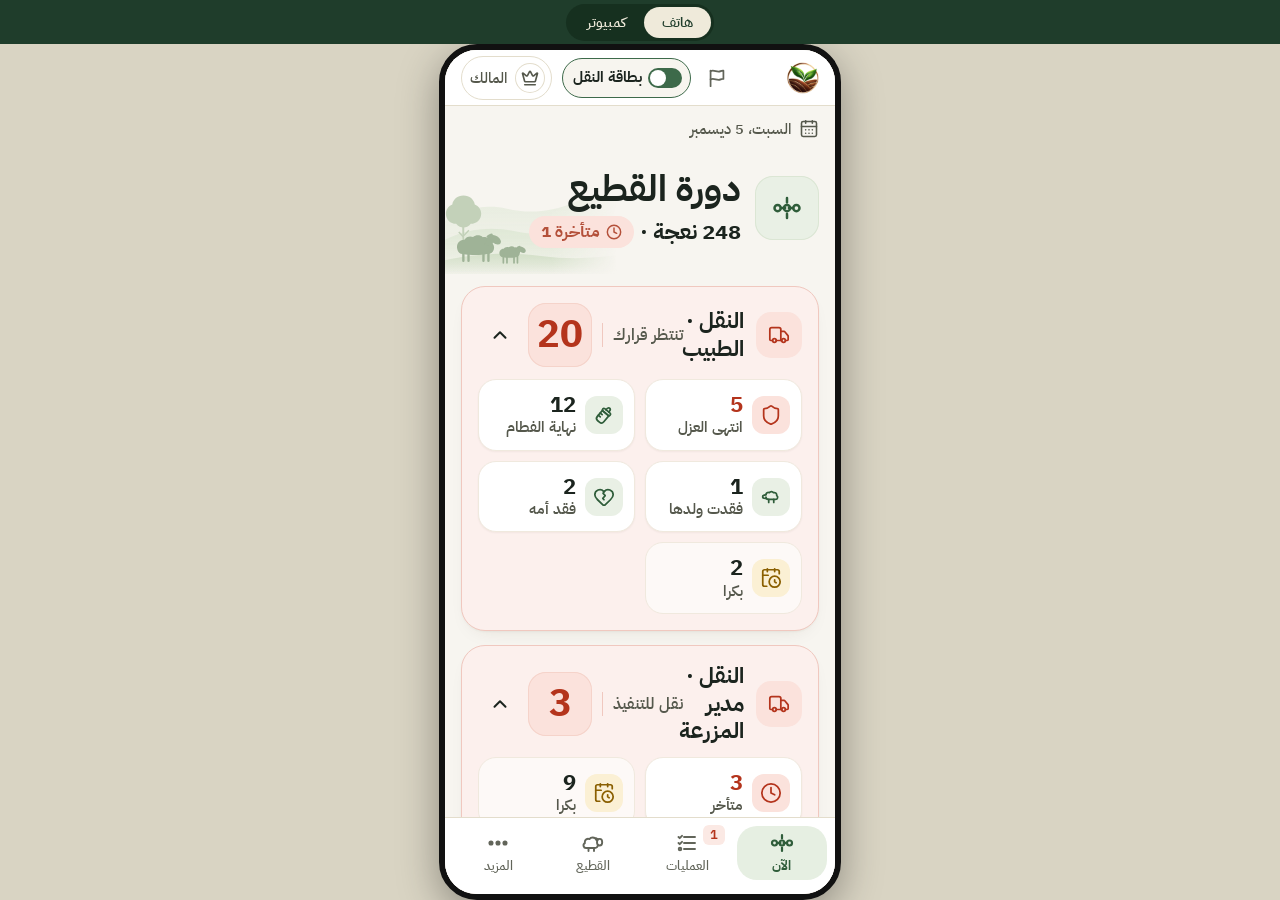
==== commit f2a0fa5b: "Demo strict moves: no move between groups without its dates and the manager's confirm; a refusal nam" ====
--- a/index.html
+++ b/index.html
@@ -28,8 +28,8 @@
       #vw-stage.desk iframe{width:100%;height:100%}
     </style>
     <title>مزرعة تجريبية · عرض</title>
-    <script type="module" crossorigin src="./assets/index-f6-mO9HX.js"></script>
-    <link rel="stylesheet" crossorigin href="./assets/index-Cqq8sqYt.css">
+    <script type="module" crossorigin src="./assets/index-jEKN6fDF.js"></script>
+    <link rel="stylesheet" crossorigin href="./assets/index-zsPJ3iJZ.css">
   </head>
   <body>
     <div id="root"></div>
--- a/assets/index-zsPJ3iJZ.css
+++ b/assets/index-zsPJ3iJZ.css
@@ -0,0 +1 @@
+@font-face{font-family:IBM Plex Sans Arabic;font-style:normal;font-display:swap;font-weight:400;src:url(./ibm-plex-sans-arabic-arabic-400-normal-CyU-ddYS.woff2) format("woff2"),url(./ibm-plex-sans-arabic-arabic-400-normal-EA1o-u_Q.woff) format("woff")}@font-face{font-family:IBM Plex Sans Arabic;font-style:normal;font-display:swap;font-weight:500;src:url(./ibm-plex-sans-arabic-arabic-500-normal-C4MQITzh.woff2) format("woff2"),url(./ibm-plex-sans-arabic-arabic-500-normal-DPXcppbm.woff) format("woff")}@font-face{font-family:IBM Plex Sans Arabic;font-style:normal;font-display:swap;font-weight:600;src:url(./ibm-plex-sans-arabic-arabic-600-normal-0pRdybE_.woff2) format("woff2"),url(./ibm-plex-sans-arabic-arabic-600-normal-MJZ0liF5.woff) format("woff")}@font-face{font-family:IBM Plex Sans Arabic;font-style:normal;font-display:swap;font-weight:700;src:url(./ibm-plex-sans-arabic-arabic-700-normal-DrtBj6UE.woff2) format("woff2"),url(./ibm-plex-sans-arabic-arabic-700-normal-9rXc6cUL.woff) format("woff")}@font-face{font-family:IBM Plex Sans Arabic;font-style:normal;font-display:swap;font-weight:400;src:url(./ibm-plex-sans-arabic-latin-400-normal-Bo5KPYvw.woff2) format("woff2"),url(./ibm-plex-sans-arabic-latin-400-normal-CFZh1unN.woff) format("woff")}@font-face{font-family:IBM Plex Sans Arabic;font-style:normal;font-display:swap;font-weight:500;src:url(./ibm-plex-sans-arabic-latin-500-normal-Cd6jVIg7.woff2) format("woff2"),url(./ibm-plex-sans-arabic-latin-500-normal-BletK1Hp.woff) format("woff")}@font-face{font-family:IBM Plex Sans Arabic;font-style:normal;font-display:swap;font-weight:600;src:url(./ibm-plex-sans-arabic-latin-600-normal-KrqB56Mw.woff2) format("woff2"),url(./ibm-plex-sans-arabic-latin-600-normal-Dk5eISD_.woff) format("woff")}@font-face{font-family:IBM Plex Sans Arabic;font-style:normal;font-display:swap;font-weight:700;src:url(./ibm-plex-sans-arabic-latin-700-normal-BzSf6GNr.woff2) format("woff2"),url(./ibm-plex-sans-arabic-latin-700-normal-Cl4F7CZR.woff) format("woff")}@font-face{font-family:El Messiri;font-style:normal;font-display:swap;font-weight:600;src:url(./el-messiri-arabic-600-normal-Te2c8S-M.woff2) format("woff2"),url(./el-messiri-arabic-600-normal-qhBYdKVW.woff) format("woff")}@font-face{font-family:El Messiri;font-style:normal;font-display:swap;font-weight:700;src:url(./el-messiri-arabic-700-normal-D9aO7CWn.woff2) format("woff2"),url(./el-messiri-arabic-700-normal-wfXImB6W.woff) format("woff")}@font-face{font-family:El Messiri;font-style:normal;font-display:swap;font-weight:700;src:url(./el-messiri-latin-700-normal-2VyxPaO_.woff2) format("woff2"),url(./el-messiri-latin-700-normal-CqBzUBvy.woff) format("woff")}@font-face{font-family:IBM Plex Sans;font-style:normal;font-weight:500;font-display:swap;src:url(./ibm-plex-sans-latin-500-normal-6ng42L7E.woff2) format("woff2");unicode-range:U+0000-00FF,U+0131,U+0152-0153,U+02BB-02BC,U+02C6,U+02DA,U+02DC,U+2000-206F,U+2074,U+20AC,U+2122,U+2191,U+2193,U+2212,U+2215,U+FEFF,U+FFFD}@font-face{font-family:IBM Plex Sans;font-style:normal;font-weight:600 700;font-display:swap;src:url(./ibm-plex-sans-latin-600-normal-CuJfVYMP.woff2) format("woff2");unicode-range:U+0000-00FF,U+0131,U+0152-0153,U+02BB-02BC,U+02C6,U+02DA,U+02DC,U+2000-206F,U+2074,U+20AC,U+2122,U+2191,U+2193,U+2212,U+2215,U+FEFF,U+FFFD}@font-face{font-family:IBM Plex Mono;font-style:normal;font-weight:500;font-display:swap;src:url(./ibm-plex-mono-latin-500-normal-DSY6xOcd.woff2) format("woff2");unicode-range:U+0000-00FF,U+2000-206F,U+2212}@font-face{font-family:IBM Plex Mono;font-style:normal;font-weight:600 700;font-display:swap;src:url(./ibm-plex-mono-latin-600-normal-BgSNZQsw.woff2) format("woff2");unicode-range:U+0000-00FF,U+2000-206F,U+2212}:root{color-scheme:only light;--paper: #f7f5f0;--white: #ffffff;--line: #e3ddcc;--hair: #eeeae0;--line-strong: #cfc6ae;--ink: #1b241e;--ink-2: #55584c;--muted: #62655a;--faint: #6d7062;--green-deep: #2f5d3a;--green-ink: #264c30;--late-red: #b4341c;--late-red-bg: #fbe9e4;--late-red-line: #f1c9be;--late: var(--late-red);--late-bg: var(--late-red-bg);--late-line: var(--late-red-line);--today: #8a5f00;--today-bg: #fbf1d6;--today-line: #edd9a0;--soon: #55584c;--soon-bg: #f0eee6;--done: #2f5d3a;--done-bg: #e6efe5;--ph-mating: #a65a2e;--ph-preg: #7a4b6d;--ph-nurse: #3f7651;--ph-wean: #8a6a14;--ph-sale: #3f6079;--tag-bg: #f3efe3;--tag-line: #d9d0b8;--sheet: var(--white);--cream: #f0eee6;--cream-2: var(--hair);--green: #3f7651;--leaf: #3f7651;--brown: var(--ink-2);--soil: var(--ink-2);--copper: #8a8c7e;--copper-lt: var(--line);--copper-deep: #6b4a12;--terra: var(--late);--terra-deep: var(--late);--terra-tint: var(--late-bg);--canvas: var(--paper);--card: var(--white);--card-press: #faf8f3;--fill: var(--soon-bg);--fill-strong: var(--hair);--sage: var(--soon-bg);--hairline: var(--hair);--ink-3: var(--muted);--accent: var(--green-deep);--accent-strong: var(--green-deep);--accent-text: var(--green-deep);--tint: var(--done-bg);--tint-press: #d9e6d7;--on-accent: #ffffff;--success: var(--done);--success-tint: var(--done-bg);--warning: var(--today);--warning-tint: var(--today-bg);--danger: var(--late);--danger-tint: var(--late-bg);--amber: var(--today);--bar: rgb(255 255 255 / .96);--scrim: rgb(27 36 30 / .36);--toast: var(--ink);--on-toast: #ffffff;--shadow-1: 0 0 0 1px var(--line), 0 1px 2px rgb(27 36 30 / .04);--shadow-2: 0 0 0 1px var(--line), 0 6px 16px -8px rgb(27 36 30 / .16);--shadow-3: 0 -12px 40px rgb(27 36 30 / .1), 0 0 0 1px var(--line);--shadow-card: 0 1px 2px rgb(27 36 30 / .04);--shadow-panel: 12px 0 40px rgb(27 36 30 / .1);--blur: none;--bw: 1px;--bw-field: 1px;--btn-shade: 0 0 0 transparent;--focus-ring: 0 0 0 3px rgb(47 93 58 / .16);--input-h: 48px;--input-pad: 12px;--input-r: var(--r-input);--input-fs: var(--text-md);--field-label: var(--text-sm);--field-label-w: 600;--btn-weight: 600;--btn-pad: var(--s4);--sidebar-bg: var(--white);--sidebar-line: var(--line);--sidebar-ink: var(--ink);--sidebar-ink-2: var(--ink-2);--sidebar-icon: var(--ink-2);--sidebar-hover: #f4f2ec;--sidebar-press: #eeebe2;--sidebar-active-bg: var(--green-deep);--sidebar-active-ink: #ffffff;--sidebar-mark-bg: var(--white);--sidebar-mark-ink: var(--green-deep);--font: "IBM Plex Sans Arabic", "Segoe UI", system-ui, sans-serif;--font-title: "El Messiri", "IBM Plex Sans Arabic", serif;--font-display: var(--font);--font-num: "IBM Plex Sans", "IBM Plex Sans Arabic", system-ui, sans-serif;--font-mono: "IBM Plex Mono", ui-monospace, "Cascadia Mono", monospace;--title-ink: var(--ink);--text-xs: .8125rem;--text-sm: .9375rem;--text-md: 1.0625rem;--text-lg: 1.125rem;--text-xl: 1.25rem;--text-title: 1.375rem;--text-title-sm: 1.5rem;--text-tag: 1.0625rem;--text-big: 2rem;--s1: 4px;--s2: 8px;--s3: 12px;--s4: 16px;--s5: 20px;--s6: 24px;--s8: 32px;--gutter: 16px;--target: 48px;--target-lg: 56px;--target-xl: 60px;--row: 60px;--r-chip: 6px;--r-input: 8px;--r-btn: 10px;--r-card: 12px;--radius-card: 12px;--radius-sm: 8px;--radius: 10px;--radius-lg: 12px;--radius-sheet: 16px;--pill: 8px;--round: 999px;--dur-micro: .12s;--dur-small: .2s;--dur-medium: .3s;--ease-enter: cubic-bezier(.2, 0, 0, 1);--ease-exit: cubic-bezier(.3, 0, 1, 1);--tabbar-h: 76px;--topbar-h: 56px;--safe-top: env(safe-area-inset-top, 0px);--safe-bottom: env(safe-area-inset-bottom, 0px);--content-max: 640px}@media(min-width:1024px){:root{--text-xs: .8125rem;--text-sm: .875rem;--text-md: 1rem;--text-lg: 1rem;--text-xl: 1.125rem;--text-title: 1.75rem;--text-title-sm: 1.75rem;--text-tag: .875rem;--text-big: 2.25rem;--target: 40px;--target-lg: 44px;--target-xl: 48px;--row: 46px}}@media(min-width:1900px){:root{--text-xs: .875rem;--text-sm: .9375rem;--text-md: 1.0625rem;--text-lg: 1.0625rem;--text-xl: 1.1875rem;--text-title: 1.875rem;--text-title-sm: 1.875rem;--text-tag: .9375rem;--text-big: 2.5rem;--row: 50px}}.gate{--paper: #f7f5f0;--sheet: #fffdf8;--cream: #efeada;--cream-2: #e6dec6;--line: #ded5bd;--line-strong: #cdbf9f;--green-deep: #2f5d3a;--green-ink: #24492d;--green: #3f7651;--leaf: #5e9b4a;--brown: #7f4f33;--soil: #8a5636;--copper: #b9783f;--copper-lt: #ddaa74;--copper-deep: #97592a;--terra: #eb7444;--terra-deep: #b4461c;--terra-tint: #fbe6da;--canvas: var(--paper);--card: var(--sheet);--card-press: #f4efe2;--fill: var(--cream);--fill-strong: var(--cream-2);--sage: var(--cream);--hairline: var(--line);--ink: #1d2a20;--ink-2: #4b4b3b;--ink-3: #6e6a58;--accent: var(--green);--accent-strong: var(--green-deep);--accent-text: var(--green-deep);--tint: #e6ecdc;--tint-press: #d9e3cd;--success: var(--green-deep);--success-tint: #e6ecdc;--warning: #8a5208;--warning-tint: #f6ead2;--danger: var(--terra-deep);--danger-tint: var(--terra-tint);--amber: var(--copper);--bar: rgb(239 234 218 / .94);--scrim: rgb(29 42 32 / .42);--toast: var(--green-ink);--shadow-1: 0 0 0 1.5px var(--line), 0 1px 0 rgb(127 79 51 / .1), 0 6px 18px -10px rgb(60 40 20 / .28);--shadow-2: 0 0 0 1px rgb(127 79 51 / .12), 0 8px 22px -8px rgb(60 40 20 / .3);--shadow-3: 0 0 0 1px rgb(127 79 51 / .12), 0 -10px 30px -12px rgb(40 25 10 / .4), 0 18px 48px rgb(40 25 10 / .24);--shadow-card: 0 1px 0 rgb(127 79 51 / .1), 0 6px 18px -10px rgb(60 40 20 / .28);--bw: 1.5px;--bw-field: 2px;--btn-shade: inset 0 -3px 0 rgb(0 0 0 / .18);--focus-ring: 0 0 0 4px rgb(63 118 81 / .18);--input-h: initial;--input-pad: initial;--input-r: initial;--input-fs: initial;--field-label: initial;--field-label-w: initial;--btn-weight: 700;--btn-pad: var(--s5);--font-display: "El Messiri", "IBM Plex Sans Arabic", serif;--font-title: var(--font-display);--title-ink: var(--green-deep);--text-xs: .875rem;--text-sm: 1rem;--text-md: 1.0625rem;--text-lg: 1.1875rem;--text-xl: 1.375rem;--text-title: 2.75rem;--text-title-sm: 1.875rem;--text-tag: 1.5rem;--target: 48px;--target-lg: 56px;--target-xl: 64px;--radius-sm: 10px;--radius: 16px;--radius-lg: 22px;--radius-sheet: 26px;--pill: 999px;--tabbar-h: 84px;--topbar-h: 64px;color:var(--ink);font-family:var(--font);font-size:var(--text-md);line-height:1.6}@media(min-width:1024px){.gate{--text-xs: .9375rem;--text-sm: 1.0625rem;--text-md: 1.1875rem;--text-lg: 1.3125rem;--text-xl: 1.625rem;--text-title: 3.25rem;--text-title-sm: 2.5rem}}*,*:before,*:after{box-sizing:border-box}html{-webkit-text-size-adjust:100%;text-size-adjust:100%;background:var(--canvas)}body{margin:0;min-height:100dvh;background:var(--canvas);color:var(--ink);font-family:var(--font);font-size:var(--text-md);line-height:1.5;font-variant-numeric:lining-nums;-webkit-font-smoothing:antialiased;text-rendering:optimizeLegibility;-webkit-tap-highlight-color:transparent;overscroll-behavior-y:none}h1,h2,h3,h4,p{margin:0}button,input,select,textarea{font:inherit;color:inherit}button{cursor:pointer;background:none;border:0;padding:0;touch-action:manipulation}button:disabled{cursor:default}:focus-visible{outline:var(--focus-outline, 2px solid var(--green-deep));outline-offset:2px}input::placeholder,textarea::placeholder{color:var(--ink-3)}svg.lucide{flex:none}.tnum{font-variant-numeric:tabular-nums lining-nums}em,i{font-style:normal}.ltr{direction:ltr;unicode-bidi:isolate}[dir=rtl] .flip-rtl{transform:scaleX(-1)}@media(prefers-reduced-motion:reduce){*,*:before,*:after{animation-duration:1ms!important;animation-iteration-count:1!important;transition-duration:1ms!important;scroll-behavior:auto!important}}::selection{background:var(--today-bg);color:var(--ink)}input,textarea{caret-color:var(--green-deep)}.num{font-family:var(--font-num);font-style:normal;font-weight:600;font-variant-numeric:tabular-nums lining-nums;letter-spacing:-.01em;line-height:1}.disp{font-family:var(--font-display);font-weight:700}span.pen{display:inline-grid;place-items:center;min-width:1.5em;margin-inline:.12em;padding:.1em .3em;border-radius:4px;background:var(--soon-bg);color:var(--ink-2);font-family:var(--font-num);font-size:max(var(--text-xs),.85em);font-style:normal;font-weight:600;font-variant-numeric:tabular-nums lining-nums;line-height:1.2;vertical-align:.05em;white-space:nowrap}span.pen:before{content:attr(data-n)}.nw{white-space:nowrap}html[data-opened]{--ob: calc(var(--safe-top) + 64px)}.opened-bar{position:sticky;top:0;z-index:80;overflow:hidden;display:flex;align-items:center;justify-content:space-between;gap:var(--s3);min-height:calc(var(--safe-top) + 64px);padding:var(--safe-top) var(--s4) 0;background:var(--copper-deep);color:#fff;font-size:var(--text-md);box-shadow:var(--btn-shade)}.opened-bar-text{position:relative;min-width:0;overflow:hidden;text-overflow:ellipsis;white-space:nowrap;font-weight:500}.opened-bar-text b{font-family:var(--font-display);font-weight:700;font-size:1.15em}.opened-bar-back{position:relative;display:inline-flex;flex:none;align-items:center;gap:6px;min-height:48px;padding:0 var(--s4);border-radius:var(--pill);background:var(--sheet);color:var(--green-deep);font-weight:700;box-shadow:0 2px #00000029}.opened-bar-back:disabled{opacity:.6}.opened-bar-furrow{position:absolute;inset-inline:0;bottom:2px;width:100%;height:16px;color:var(--copper-lt);opacity:.6;pointer-events:none}html[data-opened] .topbar{top:var(--ob)}html[data-opened] .sheet-layer{inset-block-start:var(--ob)}html[data-opened] .sheet{max-height:calc(100dvh - var(--ob) - 24px)}html[data-opened] .sheet-tall{height:calc(100dvh - var(--ob) - 12px)}.open-as-row{min-height:72px}.open-as-face{display:grid;place-items:center;flex:none;width:44px;height:44px;border-radius:50%;background:var(--sheet);color:var(--ink-2);font-family:var(--font-display);font-size:1.25rem;font-weight:700;box-shadow:inset 0 0 0 1px var(--line)}.open-as-row .row-title{color:var(--green-deep);font-weight:700}.team-item+.team-item{border-top:var(--bw) solid var(--hairline)}.team-open{padding:0 var(--s4) var(--s3)}.bar-chip{display:inline-flex;align-items:center;gap:8px;min-height:44px;padding:0 12px;border-radius:var(--round);background:var(--sheet);border:1px solid var(--line);color:var(--ink-2);font-size:var(--text-sm);font-weight:500;line-height:1.2;white-space:nowrap;transition:background-color var(--dur-micro)}.bar-chip:active{background:var(--card-press)}@media(hover:hover){.bar-chip:hover{background:var(--card-press)}}.report-slot{display:contents}.report-slot .report-fab{position:static;inset:auto;display:inline-flex;width:auto;height:auto;border-radius:var(--round);background:var(--sheet);box-shadow:none;color:var(--ink-2)}@media(max-width:1023px){.topbar .bar-chip{position:relative;min-height:44px}.topbar .bar-chip:after{content:"";position:absolute;inset:-2px}.topbar .report-slot .report-fab{justify-content:center;width:44px;padding:0;border-color:transparent;color:var(--muted)}.topbar .report-slot .report-fab span{display:none}}.report-fab.report-float{gap:0;width:48px;min-height:48px;padding:0;justify-content:center;box-shadow:var(--shadow-2)}.shell{min-height:100dvh}.page{max-width:var(--content-max);margin:0 auto;padding-bottom:calc(var(--tabbar-h) + var(--safe-bottom) + var(--s8))}.page.has-savebar{padding-bottom:calc(var(--tabbar-h) + var(--safe-bottom) + 112px)}:root{--head-h: calc(var(--topbar-h) + var(--safe-top))}.page-top,.head-action{display:contents}.head-sentinel{display:block;block-size:1px;margin-block-end:-1px}.topbar,.page-head,.page-head-foot{margin-inline:min(0px,calc((100% - 100vw)/2));padding-inline:max(var(--gutter),calc((100vw - 100%) / 2 + var(--gutter)))}.topbar{position:sticky;top:0;z-index:20;display:flex;align-items:center;gap:10px;min-height:calc(var(--topbar-h) + var(--safe-top));padding-block:var(--safe-top) 0;background:var(--sheet);border-bottom:1px solid var(--line)}.topbar-side{display:flex;align-items:center;gap:8px;min-width:0;flex:none}.topbar-end{margin-inline-start:auto;justify-content:flex-end}.topbar-mark{flex:none;width:32px;height:32px;border-radius:8px;object-fit:contain}.topbar-title{flex:1;min-width:0;font-family:var(--font-title);font-size:1.125rem;font-weight:700;line-height:1.3;color:var(--ink);text-align:start;display:-webkit-box;-webkit-box-orient:vertical;-webkit-line-clamp:1;line-clamp:1;overflow:hidden;overflow-wrap:anywhere;opacity:0;transition:opacity var(--dur-small) var(--ease-enter)}.topbar[data-compact] .topbar-title{opacity:1}.page-main .topbar-title{flex:1 1 auto;font-size:var(--text-title);opacity:1}.back-btn{gap:2px;padding-inline:4px 12px;border-color:transparent;background:transparent;color:var(--ink);font-size:var(--text-md);font-weight:600}.back-btn span{white-space:nowrap;overflow:hidden;text-overflow:ellipsis;max-width:34vw}@media(max-width:1023px){.page-inner .topbar .account-pill{display:none}}.page-head{position:relative;padding-block:var(--s4) 0}.page-head-row{display:flex;align-items:center;gap:var(--s3)}.page-head-text{flex:1;min-width:0}.large-title{font-family:var(--font-title);font-size:var(--text-title-sm);font-weight:700;line-height:1.2;letter-spacing:0;color:var(--title-ink);overflow-wrap:anywhere}.page-sub{margin-top:4px;color:var(--ink-2);font-size:var(--text-md);font-weight:500;line-height:1.5}.page .page-sub{font-size:var(--text-sm)}.page-head.hero{padding-block:var(--s3) 0}.page-head.has-action{display:flex;align-items:center;justify-content:space-between;gap:var(--s4)}@media(max-width:1023px){.hero .large-title{position:absolute;width:1px;height:1px;overflow:hidden;clip:rect(0 0 0 0);white-space:nowrap}.hero .page-sub{margin-top:0}.page-head.hero:not(:has(.page-sub,.head-action,.head-tools)){position:absolute;width:1px;height:1px;padding:0;overflow:hidden;clip:rect(0 0 0 0);white-space:nowrap}}.hero-brand{display:none}.hero-band{padding-block:var(--s2) 0}.page-head-foot{position:relative}.page-top.bar-only>.page-head{display:none}.page-top+.page-body,.page-head-foot+.page-body{padding-top:var(--s4)}.page-body{display:grid;gap:var(--s4);padding-inline:var(--gutter)}.page-note,.fine-print{color:var(--ink-2);font-size:var(--text-sm);line-height:1.6}.fine-print{text-align:center;padding-inline:var(--s4)}.stack{display:grid;gap:var(--s4)}.boot{display:grid;place-items:center;min-height:100dvh}.sec{display:flex;align-items:center;gap:10px;margin:0 0 14px}.sec-title{font-family:var(--font-display);font-size:var(--text-xl);font-weight:700;line-height:1.35;color:var(--title-ink)}.sec-count{margin-inline-start:auto;color:var(--muted);font-family:var(--font-num);font-size:var(--text-sm);font-weight:600}.leafmark{flex:none;width:30px;height:26px}.furrow{display:none}.card{background:var(--card);border:var(--bw) solid var(--line);border-radius:var(--radius-lg);box-shadow:var(--shadow-card);padding:var(--s4);display:grid;gap:var(--s3);min-width:0}.card-flush{padding:0;gap:0;overflow:hidden}.card-head{display:flex;align-items:baseline;justify-content:space-between;gap:var(--s3)}.card-flush>.card-head{padding:var(--s3) var(--s4) var(--s2)}.card-title{font-family:var(--font-display);font-size:var(--text-lg);font-weight:700;line-height:1.35;color:var(--title-ink)}.card-meta{color:var(--muted);font-size:var(--text-xs);font-weight:600}.card-pad{padding:0 var(--s4) var(--s4)}.card-quiet{background:transparent;box-shadow:none}.card-quiet .task-title{color:var(--ink-2)}.card .card{border:0;border-radius:0;box-shadow:none;background:transparent;padding-inline:0}.list{display:grid}.row{position:relative;display:flex;align-items:center;gap:12px;width:100%;min-height:var(--row);padding:8px var(--s4);text-align:start;background:transparent}.row+.row:before,.task+.task:before,.swipe+.swipe:before,.swipe+.task:before,.task+.swipe:before{content:"";position:absolute;top:0;inset-inline:var(--s4);height:1px;background:var(--hairline);z-index:2}.row-tap{cursor:pointer;transition:background-color var(--dur-micro)}.row-tap:active{background:var(--card-press)}@media(hover:hover){.row-tap:hover{background:var(--card-press)}}.row-tap:disabled{opacity:.6}.row-big{min-height:var(--target-xl)}.row-icon{display:grid;place-items:center;flex:none;width:36px;height:36px;border-radius:var(--radius-sm);background:var(--soon-bg);color:var(--ink-2)}.row-icon.tone-accent{background:var(--done-bg);color:var(--done)}.row-icon.tone-warning{background:var(--today-bg);color:var(--today)}.row-icon.tone-danger{background:var(--late-bg);color:var(--late)}.row-icon.tone-success{background:var(--done-bg);color:var(--done)}.row-main{display:grid;gap:2px;flex:1;min-width:0}.row-title{font-size:var(--text-lg);font-weight:600;line-height:1.4;overflow-wrap:anywhere}.row-sub{color:var(--ink-2);font-size:var(--text-sm);line-height:1.5;overflow-wrap:anywhere}.row-trail{display:flex;align-items:center;gap:var(--s2);flex:none;color:var(--ink-2)}.row-trail>b{color:var(--ink);font-size:var(--text-lg)}.row-chev{flex:none;color:var(--muted);margin-inline-start:-4px}.status,.tag,.state-chip{display:inline-flex;align-items:center;gap:5px;min-height:26px;padding:3px 8px;border-radius:var(--r-chip);font-size:var(--text-xs);font-weight:600;line-height:1.2;white-space:nowrap;background:var(--soon-bg);color:var(--soon);box-shadow:none}.status svg,.state-chip svg{width:14px;height:14px}.status-sm{min-height:24px;padding:2px 7px;font-size:var(--text-xs)}.status.tone-danger,.tag-late,.state-chip.st-late{background:var(--late-bg);color:var(--late)}.status.tone-warning,.tag-today,.state-chip.st-today{background:var(--today-bg);color:var(--today)}.status.tone-accent,.status.tone-neutral,.tag-soon,.state-chip.st-soon{background:var(--soon-bg);color:var(--soon);font-weight:500}.status.tone-success,.tag-done,.state-chip.st-done{background:var(--done-bg);color:var(--done)}.state-chip .num{font-size:1em;line-height:1}.tone-text-accent{color:var(--green)}.tone-text-success{color:var(--green-deep)}.tone-text-danger{color:var(--terra-deep)}.tone-text-muted{color:var(--ink-3)}.btn{display:inline-flex;align-items:center;justify-content:center;gap:10px;min-height:var(--target);padding:0 var(--btn-pad, var(--s4));border-radius:var(--radius);font-size:var(--text-md);font-weight:var(--btn-weight, 600);line-height:1.2;transition:background-color var(--dur-micro),transform var(--dur-micro) var(--ease-enter),opacity var(--dur-micro)}.btn:active:not(:disabled){transform:scale(.98)}.btn:disabled:not([aria-busy]){background:var(--cream);color:var(--ink-2);box-shadow:none;outline:var(--bw) dashed var(--line-strong);outline-offset:-1.5px;opacity:1}.btn-plain:disabled:not([aria-busy]){background:none;outline:none;text-decoration-color:var(--line-strong)}.btn[aria-busy]{opacity:.8}.btn-lg{min-height:var(--target-lg);font-size:var(--text-lg);padding:0 26px}.btn-xl{min-height:var(--target-xl);font-size:1.25rem;padding:0 26px}.btn-block{width:100%}.btn-filled{background:var(--green-deep);color:#fff;box-shadow:var(--btn-shade)}.btn-filled:active:not(:disabled){background:var(--green-ink)}.btn-tinted{background:var(--sheet);color:var(--green-deep);box-shadow:inset 0 0 0 var(--bw-tint, 1px) var(--green-deep)}.btn-tinted:active:not(:disabled){background:var(--tint)}.btn-gray{background:var(--sheet);color:var(--ink);box-shadow:inset 0 0 0 1px var(--line)}.btn-plain{color:var(--green-deep);text-decoration:underline;text-decoration-color:var(--copper-lt);text-underline-offset:5px}.btn-danger{background:var(--terra-deep);color:#fff;box-shadow:var(--btn-shade)}@media(hover:hover){.btn-filled:hover:not(:disabled){background:var(--green-ink)}.btn-tinted:hover:not(:disabled),.btn-gray:hover:not(:disabled){background:var(--card-press)}}.icon-btn{display:inline-grid;place-items:center;flex:none;width:var(--target);height:var(--target);border-radius:var(--pill);color:var(--green-deep)}.icon-btn:active{background:var(--soon-bg)}.icon-btn.danger{color:var(--terra-deep)}.icon-btn:disabled{opacity:.35}.spin{animation:spin .9s linear infinite}@keyframes spin{to{transform:rotate(360deg)}}.account-pill{max-width:46vw;padding-inline:12px 6px}.account-pill-face{display:grid;place-items:center;flex:none;width:30px;height:30px;border-radius:50%;background:var(--sheet);box-shadow:inset 0 0 0 1px var(--line);color:var(--ink-2);font-size:var(--text-xs);font-weight:600;line-height:1}.account-pill>svg{display:none}.account-pill-name{min-width:0;overflow:hidden;text-overflow:ellipsis}.empty{display:grid;justify-items:center;gap:var(--s2);padding:var(--s6) var(--s4);text-align:center}.empty-icon{display:grid;place-items:center;width:44px;height:44px;border-radius:50%;background:var(--soon-bg);color:var(--muted);margin-bottom:var(--s1)}.empty-title{font-family:var(--font-display);font-size:var(--text-md);font-weight:600;color:var(--ink-2)}.empty-body{color:var(--muted);font-size:var(--text-sm);max-width:34ch;line-height:1.6}.empty .btn{margin-top:var(--s2)}.loading{display:flex;align-items:center;justify-content:center;gap:var(--s2);padding:var(--s8) 0;color:var(--ink-2);font-weight:600}.loading .spin{color:var(--muted)}.field{display:grid;gap:8px;min-width:0}.field-label{display:flex;align-items:baseline;gap:var(--s2);font-size:var(--field-label, var(--text-lg));font-weight:var(--field-label-w, 700);color:var(--ink)}.field-optional{color:var(--ink-2);font-size:var(--text-xs);font-weight:500}.field-hint{color:var(--ink-2);font-size:var(--text-sm)}.field-error,.form-error{color:var(--terra-deep);font-size:var(--text-sm);font-weight:600}.form-error{padding:var(--s3) var(--s4);border-radius:var(--radius-sm);background:var(--terra-tint)}.input{width:100%;min-height:var(--input-h, 58px);padding:0 var(--input-pad, 18px);border:var(--bw-field) solid var(--line-strong);border-radius:var(--input-r, var(--radius));background:#fff;font-size:var(--input-fs, 1.1875rem);outline:none;transition:border-color var(--dur-micro),box-shadow var(--dur-micro)}.input:focus{border-color:var(--green-deep);box-shadow:var(--focus-ring)}.input[aria-invalid=true]{border-color:var(--terra-deep)}.input-area{padding:14px 18px;min-height:108px;resize:none;line-height:1.6}.input[dir=ltr]{text-align:right}.input-num{font-variant-numeric:tabular-nums;text-align:right}.mono,.mono input{font-family:var(--font-mono);font-weight:600;letter-spacing:0}.select{appearance:auto}.date-row{display:flex;gap:var(--s2);align-items:stretch;flex-wrap:wrap}.date-pick{position:relative;flex:1 1 150px;min-width:0}.date-face{display:flex;align-items:center;justify-content:space-between;gap:var(--s2);height:100%;min-height:48px;padding:0 12px;border-radius:var(--radius-sm);background:#fff;box-shadow:inset 0 0 0 var(--bw-field) var(--line-strong);font-size:var(--text-md);font-weight:600;pointer-events:none}.date-face svg{color:var(--green-deep)}.date-pick:focus-within .date-face{box-shadow:inset 0 0 0 2px var(--green-deep),var(--focus-ring)}.date-native{position:absolute;inset:0;width:100%;height:100%;opacity:0;cursor:pointer;border:0}.chip-btn{display:inline-flex;align-items:center;justify-content:center;gap:6px;min-height:var(--target);min-width:44px;padding:0 var(--s3);border-radius:var(--radius-sm);background:var(--sheet);box-shadow:inset 0 0 0 1px var(--line);color:var(--ink);font-weight:600;font-size:var(--text-sm);white-space:nowrap}.chip-btn[aria-pressed=true],.chip-btn[aria-checked=true]{background:var(--sheet);box-shadow:inset 0 0 0 2px var(--ink);color:var(--ink)}.date-row .chip-btn{min-height:48px;border-radius:var(--radius-sm)}.stepper{display:flex;align-items:center;justify-content:space-between;gap:var(--s3);min-height:var(--target-lg)}.stepper-label{min-width:0;font-size:var(--text-lg);font-weight:700}.stepper-ctl{flex:none;display:flex;align-items:stretch;overflow:hidden;border:1px solid var(--line-strong);border-radius:var(--radius);background:#fff}.stepper-btn{flex:none;display:grid;place-items:center;width:52px;min-width:44px;min-height:48px;background:var(--sheet);color:var(--ink)}.stepper-btn:active:not(:disabled){background:var(--cream-2)}.stepper-btn:disabled{color:var(--ink-3);background:var(--paper)}.stepper-val{display:grid;place-items:center;grid-auto-flow:column;gap:4px;min-width:64px;padding-inline:var(--s2);border-inline:1px solid var(--line);color:var(--ink);font-family:var(--font-num);font-size:1.375rem;font-weight:600;line-height:1}.stepper-val small{font-size:var(--text-xs);font-weight:600;color:var(--ink-2)}.stepper-lg .stepper-btn{width:64px;min-height:56px}.stepper-lg .stepper-val{min-width:88px;font-family:var(--font-num);font-size:1.875rem;font-variant-numeric:tabular-nums lining-nums}.stepper-input{width:0;margin:0;padding-block:0;border-block:0;border-radius:0;background:transparent;text-align:center;outline:none;caret-color:var(--green-deep);appearance:none}.stepper-input:focus{background:var(--paper)}.stepper-ctl:has(.stepper-input:focus){box-shadow:var(--focus-ring)}.toggle-row{display:flex;align-items:center;gap:var(--s3);min-height:var(--target-lg);cursor:pointer}.switch{appearance:none;flex:none;position:relative;width:52px;height:32px;border-radius:var(--round);background:var(--line);box-shadow:inset 0 0 0 var(--bw) var(--line-strong);cursor:pointer;transition:background-color var(--dur-small)}.switch:after{content:"";position:absolute;top:3px;inset-inline-start:3px;width:26px;height:26px;border-radius:50%;background:#fff;box-shadow:0 1px 3px #1b241e4d;transition:inset-inline-start var(--dur-small) var(--ease-enter)}.switch:checked{background:var(--green-deep);box-shadow:none}.switch:checked:after{inset-inline-start:23px}.choice{display:grid;gap:var(--s2)}.choice-grid{display:grid;gap:10px}.choice-grid.cols-1{grid-template-columns:1fr}.choice-grid.cols-2{grid-template-columns:repeat(2,minmax(0,1fr))}.choice-grid.cols-3{grid-template-columns:repeat(3,minmax(0,1fr))}.choice-grid>.choice-wide{grid-column:1 / -1}.choice-btn{position:relative;display:flex;align-items:center;gap:var(--s2);min-height:var(--target-lg);padding:var(--s2) 12px;border-radius:var(--radius);background:var(--sheet);border:1px solid var(--line);text-align:start;font-weight:600;transition:background-color var(--dur-micro),border-color var(--dur-micro)}.choice-md{min-height:var(--target-lg)}.choice-btn:active{background:var(--card-press)}.choice-btn[aria-checked=true]{background:var(--card);border-color:var(--ink);box-shadow:inset 0 0 0 1px var(--ink);color:var(--ink)}.choice-lead{display:grid;place-items:center;flex:none;min-width:30px;height:30px;padding-inline:4px;border-radius:var(--radius-sm);background:var(--soon-bg);color:var(--ink-2);font-size:var(--text-md);font-weight:600}.choice-lead span.pen{margin:0;padding:0;background:none;color:inherit;font-size:inherit}.choice-btn[aria-checked=true] .choice-lead{color:var(--ink)}.choice-text{display:grid;flex:1;min-width:0}.choice-label{font-size:var(--text-lg);line-height:1.35}.choice-md .choice-label{font-size:var(--text-md)}.choice-sub{font-size:var(--text-xs);font-weight:500}.choice-check{display:grid;place-items:center;flex:none;width:20px}.segmented{display:flex;padding:3px;border-radius:var(--radius);background:var(--soon-bg);box-shadow:inset 0 0 0 1px var(--line);gap:3px}.segment{flex:1;min-height:40px;padding:0 var(--s2);border-radius:var(--radius-sm);font-size:var(--text-sm);font-weight:500;color:var(--ink-2);white-space:nowrap}.segment[aria-checked=true]{background:var(--card);box-shadow:0 0 0 1px var(--line);color:var(--ink);font-weight:600}.tagpick{display:grid;gap:var(--s3)}.tagpick-head{display:flex;align-items:center;justify-content:space-between}.tagpick-count{min-width:30px;padding:2px 8px;border-radius:var(--r-chip);background:var(--soon-bg);color:var(--ink);font-family:var(--font-num);font-weight:600;text-align:center;font-size:var(--text-sm)}.chips{display:flex;flex-wrap:wrap;gap:var(--s2);margin:0;padding:0;list-style:none}.tag-chip{position:relative;display:inline-flex;align-items:center;gap:6px;min-height:44px;padding-inline:22px 2px;border-radius:var(--r-chip);background:var(--tag-bg);box-shadow:inset 0 0 0 1px var(--tag-line);color:var(--ink-2)}.tag-chip:before{content:"";position:absolute;inset-inline-start:9px;top:50%;width:6px;height:6px;margin-top:-3px;border-radius:50%;background:var(--card);box-shadow:inset 0 0 0 1px var(--tag-line)}.tag-chip-num{font-family:var(--font-mono);font-size:1.0625rem;font-weight:600;color:var(--ink);font-variant-numeric:tabular-nums}.tag-chip-meta{font-size:var(--text-xs);font-weight:500}.tag-chip-x{display:grid;place-items:center;width:40px;height:40px;border-radius:50%;color:var(--ink-2)}.tag-chip-warn{background:var(--today-bg);color:var(--today);box-shadow:inset 0 0 0 1px var(--today-line)}.keypad-wrap{display:grid;gap:var(--s2)}.tag-display{display:flex}.tag-input{width:100%;height:60px;padding:0 var(--s4);border:var(--bw-field) solid var(--line-strong);border-radius:var(--radius);background:#fff;font-family:var(--font-mono);font-size:1.875rem;font-weight:600;text-align:center;letter-spacing:.02em;font-variant-numeric:tabular-nums;caret-color:var(--green-deep);outline:none}.tag-input:focus{border-color:var(--green-deep);box-shadow:var(--focus-ring)}.tag-input::placeholder{font-family:var(--font);font-size:var(--text-md);font-weight:500;letter-spacing:0}.keypad{display:grid;grid-template-columns:repeat(3,1fr);gap:var(--s2)}.key{display:flex;align-items:center;justify-content:center;gap:6px;height:60px;border-radius:var(--radius);background:var(--sheet);border:0;box-shadow:inset 0 0 0 1px var(--line);font-family:var(--font-num);font-size:1.625rem;font-weight:600;font-variant-numeric:tabular-nums;transition:background-color var(--dur-micro),transform var(--dur-micro)}.key:active:not(:disabled){background:var(--soon-bg);transform:scale(.97)}.key-fn{background:var(--soon-bg);color:var(--ink-2)}.key-add{background:var(--green-deep);box-shadow:var(--btn-shade);color:#fff;font-size:var(--text-lg);font-weight:700}.key-add:active:not(:disabled){background:var(--green-ink)}.key-add:disabled{opacity:.4}.add-tag-btn{display:flex;align-items:center;justify-content:center;gap:var(--s2);min-height:var(--target-lg);border-radius:var(--radius);border:1px dashed var(--line-strong);color:var(--ink);font-weight:600;font-size:var(--text-md)}.tagpick-msg{color:var(--warning);font-weight:600}.shake{animation:shake .35s}@keyframes shake{25%{transform:translate(-5px)}70%{transform:translate(5px)}}.sheet-layer{position:fixed;inset:0;z-index:60;display:flex;align-items:flex-end;justify-content:center}.sheet-scrim{position:absolute;inset:0;background:var(--scrim);animation:fade-in var(--dur-medium) var(--ease-enter)}.sheet{position:relative;display:flex;flex-direction:column;width:100%;max-width:var(--content-max);max-height:calc(100dvh - var(--safe-top) - 24px);border-radius:var(--radius-sheet) var(--radius-sheet) 0 0;background:var(--paper);box-shadow:var(--shadow-3);outline:none;animation:sheet-in var(--dur-medium) var(--ease-enter)}.sheet-tall{height:calc(100dvh - var(--safe-top) - 12px)}.sheet-layer.leaving .sheet{animation:sheet-out .2s var(--ease-exit) forwards}.sheet-layer.leaving .sheet-scrim{animation:fade-out .2s var(--ease-exit) forwards}.sheet-grip{position:relative;z-index:1;width:40px;height:4px;margin:8px auto 0;border-radius:2px;background:var(--line-strong)}.sheet-head{display:flex;align-items:center;justify-content:space-between;gap:var(--s3);padding:var(--s3) var(--s4) var(--s3);border-bottom:1px solid var(--line);background:var(--sheet);border-radius:var(--radius-sheet) var(--radius-sheet) 0 0}.sheet-grip+.sheet-head{margin-top:-17px;padding-top:21px}.sheet-title{font-family:var(--font-display);font-size:var(--text-xl);font-weight:700;line-height:1.35;color:var(--title-ink);min-width:0}.sheet-close{display:inline-flex;align-items:center;flex:none;gap:4px;min-height:44px;padding:0 12px 0 10px;border-radius:var(--radius);background:var(--sheet);box-shadow:inset 0 0 0 1px var(--line);color:var(--ink-2);font-size:var(--text-sm);font-weight:600}.sheet-close:active{background:var(--soon-bg)}.sheet-body{flex:1;overflow-y:auto;overscroll-behavior:contain;padding:var(--s4) var(--gutter) calc(var(--s6) + var(--safe-bottom))}.sheet-foot{padding:var(--s3) var(--gutter) calc(var(--s3) + var(--safe-bottom));border-top:var(--bw) solid var(--line);background:var(--sheet)}.sheet .list{background:var(--card);border:var(--bw) solid var(--line);border-radius:var(--radius-lg);overflow:hidden}html.sheet-open{overflow:hidden}@keyframes sheet-in{0%{transform:translateY(100%)}}@keyframes sheet-out{to{transform:translateY(100%)}}@keyframes fade-in{0%{opacity:0}}@keyframes fade-out{to{opacity:0}}.more-layer .sheet{margin-bottom:calc(var(--tabbar-h) + var(--safe-bottom));border-radius:var(--radius-sheet) var(--radius-sheet) 0 0;background:var(--sheet)}.more-layer .sheet-body{padding-bottom:var(--s5)}html.sheet-open:has(.more-layer) .tabbar{z-index:70;visibility:visible}.more-grid{display:grid;grid-template-columns:repeat(2,minmax(0,1fr));gap:var(--s3)}.more-link{display:flex;align-items:center;gap:var(--s3);min-height:60px;padding:0 var(--s4);border-radius:var(--radius);background:var(--sheet);border:1px solid var(--line);font-size:var(--text-md);font-weight:600;text-align:start}.more-link:active{background:var(--soon-bg)}.more-link[aria-current=page]{border-color:var(--green-deep);color:var(--green-deep);box-shadow:inset 0 0 0 1px var(--green-deep)}.more-disc{display:grid;place-items:center;flex:none;width:36px;height:36px;border-radius:var(--radius-sm);background:var(--soon-bg);color:var(--ink-2)}.more-link[aria-current=page] .more-disc{background:var(--done-bg);color:var(--green-deep)}.toast-region{position:fixed;inset-inline:0;bottom:calc(var(--tabbar-h) + var(--safe-bottom) + var(--s3));z-index:80;display:flex;justify-content:center;padding-inline:var(--gutter);pointer-events:none}.toast{position:relative;display:flex;align-items:center;gap:var(--s3);width:100%;max-width:520px;min-height:56px;padding:var(--s2) var(--s2) var(--s2) var(--s4);padding-inline-start:var(--s4);border-radius:var(--radius);background:var(--toast);color:var(--on-toast);box-shadow:0 12px 28px -12px #1b241e80;overflow:hidden;pointer-events:auto;animation:toast-in var(--dur-medium) var(--ease-enter)}.toast-error{background:var(--terra-deep)}.toast-icon{flex:none;color:#b9d3bd}.toast-error .toast-icon{color:#fff}.toast-text{flex:1;font-weight:600;line-height:1.45}.toast-action{flex:none;min-height:var(--target);padding:0 var(--s4);border-radius:var(--radius-sm);background:var(--sheet);color:var(--ink);font-weight:600;font-size:var(--text-md)}.toast-clock{position:absolute;inset-inline:0;bottom:0;height:3px;background:#fff6;transform-origin:right center;animation-name:toast-clock;animation-timing-function:linear;animation-fill-mode:forwards}@keyframes toast-clock{to{transform:scaleX(0)}}@keyframes toast-in{0%{opacity:0;transform:translateY(16px)}}.tabbar{position:fixed;inset-inline:0;bottom:0;z-index:40;background:var(--sheet);border-top:1px solid var(--line);padding-bottom:var(--safe-bottom)}html.sheet-open .toast-region{bottom:calc(100px + var(--safe-bottom))}html.sheet-open .tabbar{visibility:hidden}.tabbar-inner{display:grid;max-width:var(--content-max);margin:0 auto;padding:8px 8px 14px;gap:4px}.tab{display:grid;min-height:54px;color:var(--muted)}.tab-pill{display:grid;place-items:center;align-content:center;gap:3px;width:100%;height:100%;min-height:54px;padding:2px;border-radius:var(--radius);transition:color var(--dur-small)}.tab:active .tab-pill{background:var(--soon-bg)}.tab[aria-current=page],.tab[data-on]{color:var(--green-deep)}.tab-icon{position:relative;display:grid;place-items:center}.tab-icon svg{width:24px;height:24px}.tab-label{font-size:var(--text-xs);font-weight:500;line-height:1.3;white-space:nowrap}.tab[aria-current=page] .tab-label,.tab[data-on] .tab-label{font-weight:700}.tab-badge{position:absolute;top:-6px;inset-inline-start:-26px;min-width:22px;height:20px;padding:0 5px;border-radius:var(--r-chip);background:var(--late-bg);color:var(--late);font-family:var(--font-num);font-size:var(--text-xs);font-weight:600;line-height:20px;text-align:center}.swipe{position:relative;overflow:hidden;touch-action:pan-y}.swipe-surface{position:relative;z-index:1;background:var(--card);transition:transform var(--dur-medium) var(--ease-enter)}.swipe-surface.dragging{transition:none}.swipe-under{position:absolute;inset:0;display:flex;align-items:center;gap:var(--s2);padding-inline:var(--s5);background:var(--green-deep);color:#fff;font-weight:700;font-size:var(--text-lg)}.swipe-under.from-left{justify-content:flex-end}.swipe-under.from-right{justify-content:flex-start}.swipe[data-armed] .swipe-under svg{transform:scale(1.2)}.eartag{position:relative;display:inline-block;flex:none;vertical-align:middle;min-width:56px;padding:4px 9px 4px 20px;border:1px solid var(--tag-line);border-radius:var(--r-chip);background:var(--tag-bg);color:var(--ink);font-family:var(--font-mono);font-size:var(--text-tag);font-style:normal;font-weight:600;font-variant-numeric:tabular-nums;letter-spacing:0;line-height:1.2;text-align:start;white-space:nowrap;unicode-bidi:isolate;direction:ltr}[dir=rtl] .eartag{padding:4px 20px 4px 9px;text-align:right}.eartag:before{content:"";position:absolute;inset-inline-end:7px;top:50%;width:6px;height:6px;margin-top:-3px;border-radius:50%;background:var(--card);box-shadow:inset 0 0 0 1px var(--tag-line)}[dir=rtl] .eartag:before{inset-inline-end:auto;right:7px}.eartag-sm{min-width:48px;padding-block:2px;font-size:var(--text-xs)}[dir=rtl] .eartag-sm{padding-inline:8px 18px}[dir=rtl] .eartag-sm:before{right:6px;width:5px;height:5px;margin-top:-2.5px}.eartag-lg{min-width:68px;padding-block:6px;font-size:1.25rem}[dir=rtl] .eartag-lg{padding-inline:10px 24px}[dir=rtl] .eartag-lg:before{right:8px;width:7px;height:7px;margin-top:-3.5px}button.eartag{display:inline-flex;align-items:center;justify-content:flex-end;min-height:40px;cursor:pointer;transition:background-color var(--dur-micro),border-color var(--dur-micro)}@media(hover:hover){button.eartag:hover{border-color:var(--ink-2)}}button.eartag[aria-current=true]{border-color:var(--ink);box-shadow:0 0 0 1px var(--ink)}.eartags{display:inline-flex;flex-wrap:wrap;align-items:center;gap:4px}.eartags-more{color:var(--muted);font-size:var(--text-xs);font-weight:600}.ph-mating{--ph: var(--ph-mating)}.ph-preg{--ph: var(--ph-preg)}.ph-nurse{--ph: var(--ph-nurse)}.ph-wean{--ph: var(--ph-wean)}.ph-sale{--ph: var(--ph-sale)}.ph-dot{display:inline-block;flex:none;width:8px;height:8px;border-radius:50%;background:var(--ph, var(--faint))}.ph-bar{display:block;height:4px;border-radius:2px;background:var(--ph, var(--line))}.zero{color:var(--faint);font-weight:500}@property --fade-s{syntax: "<length>"; inherits: false; initial-value: 0px;}@property --fade-e{syntax: "<length>"; inherits: false; initial-value: 0px;}@keyframes hscroll-fade{0%{--fade-s: 0px;--fade-e: 48px}8%{--fade-s: 40px}92%{--fade-e: 48px}to{--fade-s: 40px;--fade-e: 0px}}:is(.hd-phone .hd-switch,.hd-phone .px-strip-scroll,.hd-phone .tb-chips,.hd-phone .lg .lg-rail,.jr-strip,.lnp-pick,.p-x,.fm-rail){-webkit-mask-image:linear-gradient(to left,transparent 0,transparent calc(var(--fade-s) / 3),#000 var(--fade-s),#000 calc(100% - var(--fade-e)),transparent calc(100% - var(--fade-e) / 3),transparent 100%);mask-image:linear-gradient(to left,transparent 0,transparent calc(var(--fade-s) / 3),#000 var(--fade-s),#000 calc(100% - var(--fade-e)),transparent calc(100% - var(--fade-e) / 3),transparent 100%);animation:hscroll-fade linear both;animation-timeline:scroll(self inline)}[dir=ltr] :is(.hd-phone .hd-switch,.hd-phone .px-strip-scroll,.hd-phone .tb-chips,.hd-phone .lg .lg-rail,.jr-strip,.lnp-pick,.p-x,.fm-rail){-webkit-mask-image:linear-gradient(to right,transparent 0,transparent calc(var(--fade-s) / 3),#000 var(--fade-s),#000 calc(100% - var(--fade-e)),transparent calc(100% - var(--fade-e) / 3),transparent 100%);mask-image:linear-gradient(to right,transparent 0,transparent calc(var(--fade-s) / 3),#000 var(--fade-s),#000 calc(100% - var(--fade-e)),transparent calc(100% - var(--fade-e) / 3),transparent 100%)}.tally{display:flex;gap:var(--s3)}.tally-cell{display:flex;flex:1;align-items:center;gap:var(--s3);min-width:0;padding:8px 16px;border-radius:var(--radius);background:var(--sheet);border:1px solid var(--line)}.tally-num{font-family:var(--font-num);font-size:2.25rem;font-style:normal;font-weight:600;font-variant-numeric:lining-nums;line-height:1.1;color:var(--ink)}.tally-late{background:var(--late-bg);border-color:var(--late-line)}.tally-late .tally-num,.tally-late span{color:var(--late)}.tally-num.zero{color:var(--faint);font-size:1.375rem;font-weight:500}.tally-cell span{color:var(--ink-2);font-size:var(--text-sm);font-weight:600;line-height:1.3}.task{position:relative;display:flex;align-items:center;gap:var(--s2);padding-inline-end:var(--s3);background:var(--card)}.task-main{display:flex;align-items:flex-start;gap:var(--s3);flex:1;min-width:0;min-height:76px;padding:var(--s3) var(--s4);padding-inline-end:var(--s1);text-align:start}.task-main:disabled{cursor:default}.task-main:not(:disabled):active{background:var(--card-press)}.task-icon{width:48px;height:48px;border-radius:50%;margin-top:2px}.task-title{font-size:var(--text-lg);font-weight:700;line-height:1.4;overflow-wrap:anywhere}.task-meta{display:flex;flex-wrap:wrap;align-items:center;gap:6px var(--s2);margin-top:4px}.task-meta:empty{display:none}.task-who{color:var(--ink-2);font-size:var(--text-sm)}.task-closed .task-icon{background:var(--fill);color:var(--ink-3)}.task-closed .task-title{color:var(--ink-2);font-weight:600}.done-btn{display:grid;place-items:center;align-content:center;gap:1px;flex:none;width:68px;height:64px;border-radius:var(--radius);background:var(--green-deep);color:#fff;box-shadow:var(--btn-shade);font-weight:700;font-size:var(--text-sm);transition:transform var(--dur-micro),background-color var(--dur-micro)}.done-btn:active:not(:disabled){transform:scale(.97);background:var(--green-ink)}.done-btn:disabled{opacity:.5}.go-btn{background:var(--sheet);color:var(--green-deep);box-shadow:inset 0 0 0 2px var(--green-deep)}.go-btn:active:not(:disabled){background:var(--tint)}.task-sec{display:grid;min-width:0}.task-sec>.furrow{margin:2px 0 10px}.task-list{display:grid;gap:14px}.task-list>.swipe{border-radius:var(--radius-lg);box-shadow:var(--shadow-card)}.task-list>.swipe>.swipe-surface{background:transparent}.task-list>.swipe .swipe-under{border-radius:var(--radius-lg)}.task-list>.swipe+.swipe:before,.task-list>.task+.task:before,.task-list>.task+.swipe:before,.task-list>.swipe+.task:before{content:none}.task-card{display:grid;gap:0;padding:18px;border:var(--bw) solid var(--line);border-radius:var(--radius-lg);background:var(--sheet);box-shadow:var(--shadow-card)}.task-list>.swipe .task-card{box-shadow:none}.task-card .task-main{display:grid;align-content:start;gap:0;min-height:0;margin:-18px -18px 0;padding:18px 18px 0;border-radius:var(--radius-lg) var(--radius-lg) 0 0}.task-card .task-main:not(:disabled):active{background:transparent}.t-head{display:flex;align-items:center;justify-content:space-between;gap:var(--s3);margin-bottom:10px}.t-no{font-family:var(--font-num);font-size:1.625rem;font-style:normal;font-weight:700;font-variant-numeric:lining-nums;line-height:1;color:var(--copper)}.task-card .task-title{font-size:var(--text-xl);font-weight:700;line-height:1.45;color:var(--ink)}.task-card .task-detail{margin-top:4px;color:var(--ink-2);font-size:var(--text-md);line-height:1.5}.task-card .task-tags{margin-top:10px}.t-meta{display:flex;flex-wrap:wrap;gap:6px 18px;margin-top:10px;color:var(--ink-2);font-size:1.0625rem;line-height:1.5}.t-meta-item{display:inline-flex;align-items:center;gap:6px}.t-meta-item svg{flex:none;color:var(--brown)}.task-card .task-count{position:static;min-width:0;height:auto;padding:0;border-radius:0;background:none;box-shadow:none;color:inherit;font-size:inherit;font-weight:700;line-height:inherit}.task-card .done-btn{display:flex;justify-content:center;gap:10px;width:100%;height:auto;min-height:56px;margin-top:16px;font-size:1.1875rem}.task-card .done-btn svg{width:24px;height:24px}.task-card .go-btn{background:var(--green-deep);color:#fff;box-shadow:var(--btn-shade)}.task-card .go-btn svg{order:1}.task-card .go-btn:active:not(:disabled){background:var(--green-ink)}.task-card .done-btn.is-soon{background:var(--sheet);color:var(--green-deep);box-shadow:inset 0 0 0 2px var(--green-deep)}.task-card.task-closed{background:transparent;box-shadow:none}.task-card[data-selected]{border-color:var(--line)}.task-sec-early .card{border-radius:var(--radius-lg)}.task-end,.grid-note{display:flex;align-items:center;justify-content:center;gap:10px;margin-top:6px;color:var(--ink-2);font-size:1.0625rem;text-align:center}.peek{margin-block-start:var(--s5);border:1px solid var(--line);border-radius:var(--r-card, 12px);background:var(--card);color:var(--ink-2)}.peek-late-chip{flex:none;font-size:var(--text-sm)}.peek-toggle{display:flex;align-items:center;gap:var(--s3);width:100%;min-height:var(--target-lg);padding:var(--s3) var(--s4);color:var(--ink-2);text-align:start}.peek-title{flex:1;min-width:0;font-family:var(--font-display);font-size:var(--text-lg);font-weight:700;line-height:1.4;color:var(--ink-2)}.peek-count{flex:none;font-size:var(--text-sm);font-weight:700;color:var(--brown)}.peek-chevron{flex:none;color:var(--brown);transition:transform var(--dur-micro)}.peek-toggle[aria-expanded=true] .peek-chevron{transform:rotate(180deg)}.peek-toggle:focus-visible{outline:3px solid var(--green-deep);outline-offset:-3px;border-radius:inherit}.peek-body{display:grid;gap:var(--s3);padding:0 var(--s4) var(--s4)}.peek-body[hidden]{display:none}.peek-list{display:grid;margin:0;padding:0;list-style:none;border-top:1px solid var(--line-strong)}.peek-item{display:flex;align-items:center;gap:var(--s3);min-height:52px;padding-block:var(--s2);border-bottom:1px solid var(--line);font-size:var(--text-md);line-height:1.5}.peek-item:before{content:"";flex:none;width:7px;height:7px;border-radius:50%;background:var(--copper)}.peek-item-title{flex:1;min-width:0;color:var(--ink)}.peek-late:before{background:var(--terra-deep)}.peek-more{font-size:var(--text-md);font-weight:700;color:var(--ink-2)}.peek-note{color:var(--ink-2);font-size:var(--text-sm);font-style:normal;line-height:1.6}.action-tile.action-tile-reality{display:flex;align-items:center;gap:var(--s3);width:100%;padding:14px 16px;border-radius:var(--radius-lg);background:var(--sheet);border:1px solid var(--line);color:var(--ink);text-align:start;box-shadow:var(--shadow-card);transition:transform var(--dur-micro) var(--ease-enter)}.action-tile.action-tile-reality:active{transform:scale(.98);background:var(--card-press)}.action-tile-reality .action-tile-icon{width:48px;height:48px}.action-tile-reality .action-tile-label{color:var(--ink);font-size:var(--text-lg);line-height:1.35}.action-tile-reality .action-tile-sub{margin-top:2px;color:var(--ink-2);font-size:var(--text-sm);line-height:1.45}.action-tile-go{flex:none;margin-inline-start:auto;color:var(--muted)}.action-grid{display:grid;grid-template-columns:repeat(2,minmax(0,1fr));gap:12px}.action-tile{display:flex;align-items:center;gap:10px;min-height:72px;padding:12px;padding-inline-end:10px;border-radius:var(--radius-lg);background:var(--sheet);border:1px solid var(--line);box-shadow:var(--shadow-card);text-align:start;transition:transform var(--dur-micro) var(--ease-enter),background-color var(--dur-micro)}.action-tile:active{transform:scale(.97);background:var(--card-press)}.action-tile-icon{display:grid;place-items:center;flex:none;width:44px;height:44px;border-radius:var(--radius);background:var(--soon-bg);color:var(--ink-2)}.disc-green,.disc-deep,.disc-brown,.disc-terra,.disc-copper{background:var(--soon-bg);color:var(--ink-2)}.action-tile-label{min-width:0;font-size:var(--text-lg);font-weight:600;line-height:1.25;color:var(--ink);overflow-wrap:anywhere}.action-tile-long .action-tile-label{font-size:var(--text-md)}.action-tile-text{display:grid;gap:2px;min-width:0}.action-tile-sub{color:var(--ink-2);font-size:var(--text-md);line-height:1.45}.action-tile-more .action-tile-icon{background:var(--sheet);color:var(--ink-2);box-shadow:inset 0 0 0 1px var(--line)}.action-tile-wide{grid-column:1 / -1}.row-big .row-title{font-size:1.1875rem}.record-form{display:flex;flex-direction:column;min-height:100%}.record-task{position:relative;display:grid;gap:4px;margin-block-end:var(--s2);padding:var(--s3) var(--s4);padding-inline-start:var(--s5);border-radius:var(--radius);background:var(--cream);overflow:hidden}.record-task:before{content:"";position:absolute;inset-block:0;inset-inline-start:0;width:5px;background:var(--copper)}.record-task-kicker{color:var(--brown);font-size:var(--text-sm);font-weight:700}.record-task-title{color:var(--ink);font-size:var(--text-lg);font-weight:700;line-height:1.45}.record-form>.page-note{margin:0 0 var(--s2);padding:var(--s3) var(--s4);border-radius:var(--radius);background:var(--cream);color:var(--ink-2);font-size:var(--text-md);line-height:1.65}.form-step{position:relative;display:grid;gap:var(--s4);padding-block:var(--s6)}.form-step+.form-step,.form-ask+.form-step{border-top:var(--bw) solid var(--line)}.record-form>.form-step:first-child,.record-form>.record-task+.form-step,.record-form>.page-note+.form-step{padding-block-start:var(--s3)}.step-label{display:flex;align-items:center;gap:var(--s2);font-family:var(--font-display);font-size:var(--text-md);font-weight:700;line-height:1.35;color:var(--ink)}.step-num{display:grid;place-items:center;flex:none;min-width:24px;height:24px;border-radius:var(--r-chip);background:var(--soon-bg);color:var(--ink-2);font-family:var(--font-num);font-style:normal;font-size:var(--text-xs);font-weight:600;line-height:1;font-variant-numeric:lining-nums}.form-step .field-label:empty{display:none}.form-step>.field-hint,.form-step .lambs+.field-hint{color:var(--ink-2);font-size:var(--text-sm);line-height:1.6}.form-ask{display:grid;gap:var(--s3);padding-block:var(--s2) var(--s5)}.form-ask-q{font-family:var(--font-display);font-size:var(--text-lg);font-weight:700;color:var(--ink)}.record-form .field-error{display:flex;align-items:flex-start;gap:var(--s2);color:var(--terra-deep);font-size:var(--text-sm);font-weight:700;line-height:1.55}.record-form .field-error:before{content:"!";display:grid;place-items:center;flex:none;width:22px;height:22px;margin-top:1px;border-radius:50%;background:var(--late-bg);color:var(--late);font-size:.875rem;font-weight:700;line-height:1}.form-step:has(.field-error):before{content:"";position:absolute;inset-block:var(--s4);inset-inline-start:calc(-1 * var(--gutter) + 4px);width:4px;border-radius:2px;background:var(--terra-deep)}.record-form>.form-error{margin-block:var(--s2);font-size:var(--text-md);line-height:1.6}.record-form .choice-grid{gap:var(--s3)}.record-form .choice-btn{min-height:60px;padding:var(--s2) var(--s4);padding-inline-end:var(--s3);border:var(--bw) solid var(--line-strong);background:var(--sheet);box-shadow:0 1px #7f4f3314}.record-form .choice-md{min-height:56px}.record-form .choice-btn[aria-checked=true]{border-color:var(--ink);background:var(--card);color:var(--ink);box-shadow:inset 0 0 0 1px var(--ink)}.record-form .choice-label{font-weight:700}.record-form .choice-check{width:26px;height:26px;border-radius:50%;border:var(--bw-field) solid var(--line-strong);background:#fff}.record-form .choice-btn[aria-checked=true] .choice-check{border-color:var(--ink);background:var(--card);color:var(--ink)}.record-form .choice-lead{min-width:36px;height:36px;background:var(--sheet);box-shadow:inset 0 0 0 1px var(--line);color:var(--ink-2);font-weight:700}.record-form .choice-btn[aria-checked=true] .choice-lead{box-shadow:inset 0 0 0 1px var(--ink);color:var(--ink)}.record-form .choice>.field-label{font-size:var(--text-md)}.record-form .segmented{padding:5px;border-radius:18px}.record-form .segment{min-height:var(--target-lg);font-size:var(--text-md)}.lambs{display:grid;gap:var(--s3)}.record-form .stepper{min-height:64px}.record-form .stepper-label{font-size:var(--text-lg)}.record-form .stepper-ctl{box-shadow:0 1px #7f4f331a}.record-form .stepper-val,.rs-diff-sheet .stepper-val{font-family:var(--font);font-style:normal;font-weight:700;font-variant-numeric:tabular-nums;color:var(--ink)}.record-form .stepper-lg .stepper-val,.rs-diff-sheet .stepper-lg .stepper-val{min-width:84px;font-size:1.75rem}.record-form .stepper-btn:disabled{background:var(--paper);color:var(--line-strong)}.record-form .tagpick{gap:var(--s3)}.record-form .tagpick-head .field-label{font-size:var(--text-md);color:var(--ink-2)}.record-form .tagpick-head:has(.field-label:empty):not(:has(.tagpick-count)){display:none}.record-form .tagpick-count{min-width:30px;padding:2px 8px}.record-form .tag-input{height:60px;border-color:var(--line-strong);font-size:1.875rem}.record-form .key{height:60px;font-size:1.75rem;font-weight:700}.record-form .key-fn{background:var(--cream);color:var(--ink)}.record-form .key-add{font-size:var(--text-lg)}.record-form .key-add:disabled{opacity:1;background:var(--cream);color:var(--ink-2);box-shadow:none;outline:var(--bw) dashed var(--line-strong);outline-offset:-1.5px}.record-form .add-tag-btn{border-color:var(--line);background:var(--sheet)}.record-form .tag-chip{min-height:52px;padding-inline:16px 4px;background:#fff}.record-form .tag-chip-x{width:var(--target);height:var(--target)}.record-form .tagpick-msg{padding:var(--s2) var(--s3);border-radius:var(--radius-sm);background:var(--cream);color:var(--ink-2);font-weight:700}.record-form .date-row{gap:var(--s2)}.record-form .date-row .chip-btn{min-width:84px;font-weight:700}.record-form .input-area{background:#fff}.record-save-two{display:grid;grid-template-columns:repeat(2,minmax(0,1fr));gap:var(--s3)}.record-save{position:sticky;bottom:calc(-1 * (var(--s6) + var(--safe-bottom)));z-index:3;margin:auto calc(-1 * var(--gutter)) calc(-1 * (var(--s6) + var(--safe-bottom)));padding:var(--s3) var(--gutter) calc(var(--s3) + var(--safe-bottom));background:var(--cream);border-top:var(--bw) solid var(--cream-2)}.record-save .btn-tinted{background:var(--sheet);box-shadow:inset 0 0 0 2px var(--green-deep);color:var(--green-deep)}.tasktags{display:grid;gap:var(--s3)}.tasktags-count{padding:2px 12px;border-radius:var(--pill);background:var(--cream);color:var(--ink);font-size:var(--text-sm);font-weight:700}.tasktag{display:inline-flex;align-items:center;gap:10px;min-height:52px;padding-inline:12px 18px;border-radius:var(--pill);border:var(--bw) dashed var(--line-strong);background:var(--paper);color:var(--ink-2);transition:background-color var(--dur-micro),border-color var(--dur-micro)}.tasktag .tag-chip-num{color:var(--ink-3);text-decoration:line-through;text-decoration-thickness:2px}.tasktag-on{border:2px solid var(--green-deep);background:#fff;color:var(--brown)}.tasktag-on .tag-chip-num,.tasktag[role=radio] .tag-chip-num{color:var(--ink);text-decoration:none}.tasktag-box{display:grid;place-items:center;width:26px;height:26px;border-radius:8px;border:var(--bw-field) solid var(--line-strong);background:#fff}.tasktag-on .tasktag-box{border-color:var(--green-deep);background:var(--green-deep);color:#fff}.tasktag[role=radio] .tasktag-box{border-radius:var(--pill)}.chips-grid{display:grid;grid-template-columns:repeat(auto-fill,minmax(96px,1fr))}.chips-grid .tasktag{width:100%;padding-inline:8px}.chips-strip{max-height:120px;overflow-y:auto;overscroll-behavior:contain}.tasktags-all{justify-self:start;min-height:var(--target);padding:0 var(--s4);border-radius:var(--pill);background:var(--sheet);box-shadow:inset 0 0 0 var(--bw) var(--line-strong);color:var(--green-deep);font-weight:700}.savebar{position:fixed;inset-inline:0;bottom:calc(var(--tabbar-h) + var(--safe-bottom));z-index:30;max-width:var(--content-max);margin:0 auto;padding:var(--s3) var(--gutter);background:var(--sheet);border-top:1px solid var(--line);animation:toast-in var(--dur-medium) var(--ease-enter)}.health-row{display:grid;grid-template-columns:repeat(4,minmax(0,1fr));gap:var(--s3)}.health-tile{display:grid;justify-items:center;align-content:center;gap:var(--s2);min-height:96px;padding:var(--s3) var(--s1);border-radius:var(--radius);border:var(--bw) solid var(--line);background:var(--sheet);box-shadow:0 1px #7f4f3314;color:var(--green-deep)}.health-tile span{color:var(--ink);font-weight:700;font-size:var(--text-sm);line-height:1.35}.health-tile:active{background:var(--cream)}.check-sub{padding:0 var(--s4) var(--s4);color:var(--ink-2);font-size:var(--text-md);line-height:1.6}.check-list{margin:0;padding:0;list-style:none}.ewe{position:relative;display:grid;gap:var(--s4);padding:var(--s5) var(--s4);border-top:var(--bw) solid var(--line);transition:background-color var(--dur-small)}.ewe-head{display:flex;align-items:center;gap:var(--s3);flex-wrap:wrap}.ewe-tag{font-size:1.0625rem}.ewe-meta{display:flex;align-items:center;gap:var(--s3);color:var(--ink-2);font-size:var(--text-md);font-weight:600}.ewe-pen{color:var(--brown);font-size:1.25rem}.ewe-pen .pen{margin-inline:0}.ewe-state{margin-inline-start:auto}.ewe-options{display:grid;gap:var(--s3)}.ewe-options.cols-1{grid-template-columns:1fr}.ewe-options.cols-2{grid-template-columns:repeat(2,minmax(0,1fr))}.ewe-options.cols-3{grid-template-columns:repeat(3,minmax(0,1fr))}.ewe-line{grid-template-columns:92px minmax(0,1fr);align-items:center;gap:var(--s3);padding-block:var(--s4)}.ewe-line .ewe-head{display:grid;gap:6px}.ewe-line .ewe-tag{font-size:var(--text-tag)}.ewe-line .ewe-meta{white-space:nowrap;font-size:var(--text-sm)}.ewe-line .ewe-pen{font-size:1.125rem}.ewe-line .ewe-extra{grid-column:1 / -1}.ewe-line .opt-btn{min-height:60px}.ewe-line .opt-btn svg{position:absolute;top:-10px;inset-inline-start:8px;width:24px;height:24px;padding:3px;border-radius:50%;background:#fff;color:var(--green-deep);box-shadow:0 0 0 var(--bw) var(--green-deep)}.ewe-failed{background:var(--terra-tint)}.ewe-failed:before{content:"";position:absolute;inset-block:0;inset-inline-start:0;width:4px;background:var(--terra-deep)}.ewe-refusal{grid-column:1 / -1;color:var(--terra-deep);font-size:var(--text-md);font-weight:700}.savebar-error{margin-bottom:var(--s2)}.page.has-savebar:has(.savebar-error){padding-bottom:calc(var(--tabbar-h) + var(--safe-bottom) + 200px)}.page-check .large-title{font-size:1.625rem}.page-check .topbar-title{max-width:44vw}.card:has(>.check-list) .card-meta,.card:has(.check-sub) .card-meta{white-space:nowrap}.page-check .check-list .ewe:first-child{border-top:0}.opt-btn{position:relative;display:flex;align-items:center;justify-content:center;gap:6px;min-height:60px;padding:var(--s2) var(--s2);border-radius:var(--radius);border:var(--bw) solid var(--line-strong);background:var(--sheet);box-shadow:0 1px #7f4f3314;color:var(--ink);font-weight:700;font-size:var(--text-md);line-height:1.3;text-align:center;transition:background-color var(--dur-micro),border-color var(--dur-micro),color var(--dur-micro)}.opt-btn:active{background:var(--cream)}.opt-btn[aria-checked=true]{border-color:var(--ink);background:var(--card);color:var(--ink);box-shadow:inset 0 0 0 1px var(--ink)}.opt-hint{background:var(--soon-bg);color:var(--ink-2);position:absolute;top:-12px;inset-inline-start:10px;padding:1px 9px;border-radius:var(--pill);font-size:.875rem;font-weight:700;line-height:20px}.ewe-options:has(.opt-hint){padding-top:4px}.bulk .opt-btn{border:2px solid var(--green-deep);background:var(--sheet);color:var(--green-deep)}.bulk .opt-btn:active{background:var(--cream)}.ewe-extra{display:grid;gap:var(--s2);padding-block:var(--s1);padding-inline-start:var(--s4);border-inline-start:1px solid var(--line)}.ewe-extra .input,.ewe-extra .date-face{background:#fff}.ewe-extra .chip-btn{background:var(--sheet)}.ewe-extra .chip-btn[aria-pressed=true]{background:var(--card);border-color:var(--ink);box-shadow:inset 0 0 0 1px var(--ink);color:var(--ink)}.quick-row{display:grid;grid-auto-flow:column;grid-auto-columns:minmax(0,1fr);gap:var(--s2)}.quick-row .btn{padding:0 var(--s2);white-space:nowrap}.quick-row-fit{display:flex;flex-wrap:wrap}.quick-row-fit .btn{flex:1 1 auto}.phase-code{display:grid;place-items:center;flex:none;min-width:44px;height:44px;padding-inline:4px;border-radius:12px;background:var(--cream);color:var(--accent-text);font-size:1.5rem;font-weight:700;line-height:1}.phase-code-quiet{background:var(--fill);color:var(--ink);font-size:1.125rem}.phase-trail{display:grid;justify-items:end;gap:3px}.phase-count{color:var(--ink);font-size:1.375rem;font-weight:700;line-height:1.1}.login{display:grid;align-content:center;gap:var(--s5);max-width:440px;min-height:100dvh;margin:0 auto;padding:calc(var(--s8) + var(--safe-top)) var(--gutter) calc(var(--s8) + var(--safe-bottom))}.login-brand{display:grid;justify-items:start;gap:var(--s2)}.login-mark{display:grid;place-items:center;width:64px;height:64px;border-radius:16px;background:var(--accent-strong);color:#fff;margin-bottom:var(--s2)}.login-card{gap:var(--s4)}.login-mark-muted{background:var(--fill);color:var(--ink-2)}.setup-email{margin:0;color:var(--ink-2);text-align:start}.password-field,.password-gen{position:relative}.password-eye{position:absolute;inset-inline-end:4px;bottom:4px}.password-field .input{padding-inline-end:52px}.password-gen{display:flex;align-items:flex-start;gap:var(--s2)}.password-gen .field{flex:1}.password-gen .icon-btn{margin-top:34px;background:var(--fill)}.login-help{color:var(--ink-2);text-align:center}.profile{display:flex;align-items:center;gap:var(--s4)}.profile-disc,.person-disc{display:grid;place-items:center;flex:none;width:60px;height:60px;border-radius:50%;background:var(--sheet);box-shadow:inset 0 0 0 1px var(--line);color:var(--ink-2);font-family:var(--font-display);font-size:1.75rem;font-weight:700}.person-disc{width:40px;height:40px;background:var(--cream);box-shadow:inset 0 0 0 1px var(--line);color:var(--brown);font-size:1.125rem}.person-disc.off{background:var(--paper);box-shadow:inset 0 0 0 var(--bw) var(--line-strong);color:var(--ink-3)}.me-stack>.profile{padding:var(--s2) 0 var(--s4)}.me-stack>.card{border:0;border-top:1px solid var(--line);border-radius:0;background:transparent;box-shadow:none}.me-stack>.card>:is(.card-head,.card-pad){padding-inline:0}.me-stack>.card:not(.card-flush){padding-inline:0}.me-stack .profile-disc{width:68px;height:68px;box-shadow:inset 0 0 0 1px var(--line)}.me-stack .profile-name{font-family:var(--font-display);font-size:var(--text-xl);line-height:1.3}.me-stack .profile-text .row-sub{color:var(--ink-2)}.me-stack>.me-out{margin-top:var(--s2);background:var(--sheet);box-shadow:inset 0 0 0 2px var(--terra-deep);color:var(--terra-deep)}.me-stack>.fine-print{color:var(--ink-2)}.profile-text{display:grid;gap:2px;min-width:0}.profile-name{font-size:var(--text-xl);font-weight:700}.profile-mail{text-align:start}.sub-head{margin-top:var(--s2)}.opt-editor{display:grid;gap:var(--s3);margin:0;padding:0;list-style:none}.opt-editor li{display:grid;gap:var(--s1);padding:var(--s3);border-radius:var(--radius);background:var(--canvas)}.opt-editor-top{display:flex;align-items:center;gap:var(--s1)}.opt-editor-top .field{flex:1}.opt-editor .input{background:var(--card)}.select-row{display:flex;align-items:center;gap:var(--s3);font-weight:600}.select-row span{flex:none}.select-row .select{min-height:var(--target);font-size:var(--text-md)}.handover{display:grid;gap:var(--s3);margin:0;padding:var(--s4);border-radius:var(--radius);background:var(--card)}.handover dt{color:var(--ink-2);font-size:var(--text-sm)}.handover dd{margin:0;font-size:1.25rem;font-weight:700;text-align:start}.handover dd.link-url{font-size:var(--text-sm);font-weight:500;overflow-wrap:anywhere;user-select:all}.bball{display:grid;gap:var(--s4);padding:var(--s4);border-radius:var(--radius);background:var(--card);box-shadow:var(--shadow-1);min-width:0}.bball-head{display:grid;gap:var(--s3)}.bball-head h3{font-size:var(--text-xl);font-weight:700}.bball-head p{margin-top:2px;color:var(--ink-2)}.bball-sound{justify-self:start;display:inline-flex;align-items:center;gap:var(--s2);min-height:var(--target);padding:0 var(--s3);border-radius:var(--radius-sm);background:var(--fill);font-size:var(--text-sm);font-weight:600}.bball-stage{position:relative;min-height:280px;border:var(--bw) dashed var(--fill-strong);border-radius:var(--radius);overflow:hidden}.bball.over .bball-stage{border-color:var(--accent);background:var(--cream)}.bball-zone{position:absolute;inset:0;display:grid;place-items:center;pointer-events:none}.bball-hoop{width:150px;height:150px}.bball.active .bball-zone{inset-inline-start:auto;inline-size:40%;inset-block-start:26%;inset-block-end:18%}.bball.active .bball-hoop{width:120px;height:120px}.bball-hoop svg{display:block;width:100%;height:100%}.bball-hoop .board{fill:var(--card);stroke:var(--ink-2);stroke-width:1.5}.bball-hoop .target,.bball-hoop .rim,.bball-hoop .net path{fill:none;stroke:var(--ink-2);stroke-width:1.5}.bball.active .bball-hoop .rim{stroke:var(--accent);stroke-width:3}.bball-hoop .net{transform-origin:60px 50px}.bball-hoop.swish .net{animation:bball-swish .5s ease-out}@keyframes bball-swish{30%{transform:scaleY(1.15)}65%{transform:scaleY(.97)}}.bball-arc{position:absolute;inset:0;width:100%;height:100%;pointer-events:none}.bball-arc path{stroke:var(--accent);stroke-width:2.5;vector-effect:non-scaling-stroke}.bball-ball{position:absolute;inset-inline-start:var(--s4);inset-block-end:56px;display:grid;justify-items:center;gap:4px;width:92px;min-height:92px;padding:var(--s2);border:1px solid var(--hairline);border-radius:46px;background:var(--card);box-shadow:var(--shadow-2);color:var(--accent-text);cursor:pointer;touch-action:none}.bball-ball b,.bball-badge{padding:1px var(--s2);border-radius:var(--radius-sm);background:var(--cream);color:var(--accent-text);font-size:var(--text-xs)}.bball-ball small{max-width:100%;overflow:hidden;text-overflow:ellipsis;white-space:nowrap;font-size:var(--text-xs);color:var(--ink)}.bball-ball.armed{cursor:grab;background:var(--cream);border-color:var(--accent)}.bball-ball.grabbing{cursor:grabbing}.bball-hint{position:absolute;inset-inline:var(--s3);inset-block-end:var(--s3);text-align:center;color:var(--ink-2);font-size:var(--text-sm);pointer-events:none}.bball.bounce .bball-stage{animation:shake .4s;border-color:var(--danger)}.bball.bounce .bball-hint{color:var(--danger)}.bball-rows{display:grid;gap:var(--s2);margin:0;padding:0;list-style:none}.bball-rows li{display:grid;grid-template-columns:auto minmax(0,1fr);grid-template-areas:"badge name" "badge state" "bar bar" "note note";align-items:center;gap:var(--s2) var(--s3);padding:var(--s3);border:1px solid var(--hairline);border-radius:var(--radius-sm)}.bball-badge{grid-area:badge}.bball-name{grid-area:name;font-weight:600;overflow-wrap:anywhere}.bball-state{grid-area:state;font-size:var(--text-sm);font-weight:600}.bball-bar{grid-area:bar;height:6px;border-radius:var(--pill);background:var(--fill);overflow:hidden}.bball-bar i{display:block;height:100%;width:0;border-radius:inherit;background:var(--success);transition:width .6s var(--ease-enter)}.bball-rows li.uploading .bball-bar i{width:40%;background:var(--accent);animation:bball-indeterminate 1.1s ease-in-out infinite}@keyframes bball-indeterminate{0%{transform:translate(100%)}to{transform:translate(-260%)}}.bball-rows li.done .bball-bar i{width:100%}.bball-rows li.done .bball-state{color:var(--success)}.bball-note{grid-area:note;color:var(--ink-2);font-size:var(--text-sm);overflow-wrap:anywhere}.bball-rows li.error .bball-note,.bball-rows li.error .bball-state{color:var(--danger)}.bball-actions{display:grid;gap:var(--s2)}@media(prefers-reduced-motion:reduce){.bball *,.bball *:before,.bball *:after{animation:none!important;transition:none!important}}@media(min-width:700px){:root{--gutter: 24px}.action-grid{grid-template-columns:repeat(3,minmax(0,1fr))}}.task-icon{position:relative}.task-count{position:absolute;top:-6px;inset-inline-start:-6px;min-width:24px;height:24px;padding:0 6px;border-radius:var(--pill);background:var(--accent-strong);color:var(--on-accent);box-shadow:0 0 0 2px var(--card);font-size:var(--text-xs);font-weight:700;line-height:24px;text-align:center}.tone-danger .task-count{background:var(--danger)}.task-closed .task-count{background:var(--ink-3)}.task-detail{display:-webkit-box;-webkit-box-orient:vertical;-webkit-line-clamp:2;overflow:hidden}.task-tags{display:flex;flex-wrap:wrap;gap:4px;margin-top:6px}.task-tag-more{align-self:center;color:var(--muted);font-size:var(--text-xs);font-weight:600}.task-closed .task-tag{color:var(--ink-2)}.disclosure{display:flex;align-items:center;gap:var(--s2);width:100%;min-height:var(--target-lg);padding:var(--s3) var(--s4);text-align:start}.disclosure .card-title{flex:1}.disclosure-meta{color:var(--ink-2);font-size:var(--text-sm);font-weight:600}.disclosure-chevron{color:var(--ink-3);transition:transform var(--dur-small) var(--ease-enter)}.disclosure[aria-expanded=true] .disclosure-chevron{transform:rotate(180deg)}.card-foot{padding:12px 16px 16px}.feed-total{margin:0 0 12px;color:var(--ink-2);font-size:var(--text-sm)}.swatches{display:grid;grid-template-columns:repeat(auto-fill,minmax(88px,1fr));gap:var(--s2)}.swatch{display:grid;justify-items:center;gap:6px;min-height:var(--target-xl);padding:var(--s2) var(--s1);border-radius:var(--radius);color:var(--ink);font-size:var(--text-sm);font-weight:600;transition:background-color var(--dur-micro)}.swatch[aria-checked=true]{background:var(--fill)}.swatch-dot{display:grid;place-items:center;width:40px;height:40px;border-radius:50%;color:#fff;box-shadow:inset 0 0 0 1px #00000014}.swatch[aria-checked=true] .swatch-dot{box-shadow:0 0 0 2px var(--card),0 0 0 4px var(--ink-3)}@media(hover:hover){.swatch:hover{background:var(--fill)}}.disclosure-row[aria-expanded=true] .disclosure-chevron{transform:rotate(180deg)}.sheet .swatches{grid-template-columns:repeat(5,minmax(0,1fr));gap:var(--s1)}.ewe-options .opt-btn.opt-part{grid-column:1 / -1;justify-self:center;min-width:50%;min-height:52px;background:none;box-shadow:none;color:var(--ink-2);font-weight:600}.ewe-options.cols-2>.opt-btn:nth-child(odd):has(+.opt-part){grid-column:1 / -1}.ewe-pen{white-space:nowrap}.ewe-pen-word{color:var(--muted);font-size:var(--text-sm);font-weight:500}.w-card{gap:var(--s4);padding:var(--s5) var(--s5) 22px}.w-head{display:flex;align-items:center;gap:10px;flex-wrap:wrap;min-width:0}.w-title{font-family:var(--font-display);font-size:var(--text-xl);font-weight:700;line-height:1.3;color:var(--title-ink);white-space:nowrap}.w-aside{margin-inline-start:auto}.w-meta{color:var(--ink-2);font-size:var(--text-sm);font-weight:600}.w-calm{display:flex;align-items:center;gap:10px;color:var(--ink-2);font-size:var(--text-md);font-weight:600;line-height:1.5}.w-calm>svg{flex:none;color:var(--green)}.card-link{display:inline-flex;align-items:center;gap:6px;min-block-size:44px;padding-inline:var(--s3);border-radius:var(--pill);color:var(--accent-text);font-size:var(--text-sm);font-weight:700;white-space:nowrap;transition:background-color var(--dur-micro)}.card-link:active{background:var(--tint)}.mini{display:flex;align-items:center;gap:12px;inline-size:100%;min-block-size:64px;padding:12px 4px;color:var(--ink);text-align:start;border-radius:var(--radius-sm);transition:background-color var(--dur-micro)}.mini>svg{flex:none}.mini>.tag{flex:none}.mini:active{background:var(--card-press)}.person-face{display:grid;place-items:center;flex:none;inline-size:44px;block-size:44px;border-radius:50%;background:var(--sheet);color:var(--ink-2);font-family:var(--font-display);font-size:1.25rem;font-weight:700;box-shadow:inset 0 0 0 1px var(--line)}.stat-label{max-inline-size:100%;overflow:hidden;color:var(--ink-2);font-size:.9375rem;font-weight:600;line-height:1.35;white-space:nowrap;text-overflow:ellipsis}.page-watch .w-card{gap:var(--s3)}.feed-table{display:grid;margin:0;padding:0;list-style:none;border-top:var(--bw) solid var(--line)}.person{display:grid;grid-template-columns:minmax(0,1fr);gap:4px;align-content:start;min-inline-size:0}.person+.person{margin-top:var(--s4);padding-top:var(--s3);border-top:2px solid var(--line)}.person-disc{display:grid;place-items:center;flex:none;inline-size:40px;block-size:40px;border-radius:50%;background:var(--sheet);color:var(--ink-2);font-family:var(--font-display);font-size:1.25rem;font-weight:700;box-shadow:inset 0 0 0 1px var(--line)}.ruler{display:grid;grid-template-columns:repeat(7,minmax(0,1fr));gap:4px;margin:0;padding:0;list-style:none}.board-row{display:flex;align-items:center;gap:12px;inline-size:100%;min-block-size:56px;padding:6px 4px;border-top:var(--bw) solid var(--line);color:var(--ink);text-align:start;transition:background-color var(--dur-micro)}.board-row-disc{display:grid;place-items:center;flex:none;inline-size:36px;block-size:36px;border-radius:50%;background:var(--cream);color:var(--ink-2)}.board-row-text{display:flex;flex:1;align-items:baseline;gap:8px;min-inline-size:0}.board-row-text b{flex:none;font-size:var(--text-sm);font-weight:700}.board-row-text span{min-inline-size:0;overflow:hidden;color:var(--ink-2);font-size:.9375rem;white-space:nowrap;text-overflow:ellipsis}.board-row-chev{flex:none;color:var(--ink-3)}.board-row:active{background:var(--card-press)}@media(hover:hover){.board-row:hover,.mini:hover{background:var(--card-press)}.card-link:hover{background:var(--tint)}}@media(min-width:1024px){.w-card{padding:26px 28px 28px}.w-title{font-size:var(--text-xl)}.page-watch{padding-bottom:var(--s5)}.page-watch .w-card{padding:18px 22px 20px}.page-watch .w-title{font-size:var(--text-xl)}}.promote-sheet{display:grid;gap:18px}.promote-sheet>.field-hint{margin:0;font-size:var(--text-md);line-height:1.6}.recs-ask{min-width:0}.recs-ask-row{display:grid;gap:10px;justify-items:start}.recs-ask-row>.btn{inline-size:100%;min-block-size:56px}.recs-more{padding-inline:0}.recs-more[aria-expanded=true] .disclosure-chevron{transform:rotate(180deg)}.recs-ask-more{display:grid;gap:var(--s4);padding:18px;border-radius:var(--radius);background:var(--cream);min-width:0}.recs-fine,.recs-note{margin:0;color:var(--ink-2);font-size:var(--text-sm);line-height:1.65}.recs-inline-link{display:inline-flex;align-items:center;min-block-size:44px;color:var(--green-deep);font-weight:700;text-decoration:underline;text-decoration-color:var(--copper-lt);text-underline-offset:5px}.recs-key-card{display:grid;grid-template-columns:auto minmax(0,1fr);align-items:center;gap:14px 14px;padding:18px;border-radius:var(--radius);background:var(--cream)}.recs-key-icon{display:grid;place-items:center;inline-size:48px;block-size:48px;border-radius:50%;background:var(--card);color:var(--ink-2);box-shadow:0 0 0 1px var(--line),0 0 0 5px var(--cream),0 0 0 6px var(--line)}.recs-key-text{display:grid;gap:2px;min-width:0}.recs-key-text b{color:var(--ink);font-size:1.1875rem;font-weight:700;line-height:1.4}.recs-key-text span{color:var(--ink-2);font-size:var(--text-sm);line-height:1.55}.recs-key-card>.btn{grid-column:1 / -1;inline-size:100%;padding-inline:14px;font-size:var(--text-md);white-space:nowrap}.recs-ask-error{border-radius:var(--radius);background:var(--cream)}.recs-areas,.recs-answers{display:grid;gap:var(--s4);align-items:start;min-width:0}.recs-wait{display:grid;grid-template-columns:auto minmax(0,1fr);align-items:center;gap:18px}.recs-ring{position:relative;display:grid;place-items:center;inline-size:88px;block-size:88px}.recs-ring svg{position:absolute;inset:0;inline-size:100%;block-size:100%}.recs-ring-track{fill:var(--card);stroke:var(--cream-2);stroke-width:7}.recs-ring-fill{fill:none;stroke:var(--copper);stroke-width:7;stroke-linecap:round}.recs-ring .num{position:relative;color:var(--ink);font-size:2.25rem;line-height:1}.recs-wait-text{display:grid;gap:4px;min-width:0}.recs-wait-text b{color:var(--brown);font-size:var(--text-md);font-weight:700}.recs-wait-text .recs-note{font-size:var(--text-md)}.recs-insights{display:grid;margin:0;padding:0;list-style:none}.recs-insight{display:flex;align-items:flex-start;gap:var(--s3);padding-block:14px;border-top:var(--bw) solid var(--line)}.recs-insight:first-child{padding-top:0;border-top:0}.recs-insight-main{flex:1;display:grid;gap:2px;min-width:0}.recs-insight-main b{color:var(--ink);font-size:var(--text-md);font-weight:700;line-height:1.45}.recs-insight-sub{color:var(--ink-2);font-size:var(--text-sm);line-height:1.55}.recs-rations{display:grid;gap:var(--s4);padding-top:var(--s4);border-top:2px solid var(--line)}.recs-rations-toggle.disclosure{min-block-size:56px;padding:10px 18px;border-radius:var(--radius);background:var(--cream);color:var(--ink)}.recs-rations-toggle .disclosure-chevron{color:var(--brown)}.recs-rations-title{flex:1;color:var(--title-ink);font-family:var(--font-display);font-size:1.1875rem;font-weight:700}.recs-rations-body{display:grid;gap:var(--s5)}.recs-ration{display:grid;gap:10px;min-width:0}.recs-ration+.recs-ration{padding-top:var(--s5);border-top:var(--bw) solid var(--line)}.recs-ration-head{display:flex;align-items:center;gap:12px}.recs-pen{display:grid;place-items:center;flex:none;min-inline-size:44px;block-size:44px;color:var(--ink-2);font-size:var(--text-xl);font-weight:600}.recs-ration-name{flex:1;display:grid;min-width:0}.recs-ration-name b{color:var(--ink);font-size:var(--text-md);font-weight:700;line-height:1.4}.recs-ration-sub{color:var(--ink-2);font-size:var(--text-sm)}.recs-table{inline-size:100%;border-collapse:collapse;font-size:var(--text-sm)}.recs-table th{padding:8px;background:var(--cream);color:var(--brown);font-size:var(--text-xs);font-weight:700;text-align:start}.recs-table th:first-child{border-start-start-radius:10px;border-end-start-radius:10px}.recs-table th:last-child{border-start-end-radius:10px;border-end-end-radius:10px}.recs-table td{padding:10px 8px;border-bottom:var(--bw) solid var(--line);color:var(--ink);vertical-align:top}.recs-table tr:last-child td{border-bottom:0}.recs-table td b{color:var(--ink)}.recs-push{display:block;color:var(--ink-2);font-size:var(--text-xs);font-weight:600}.recs-run-list{display:grid;gap:var(--s5)}.recs-run{display:grid;gap:var(--s3);min-width:0}.recs-run+.recs-run{padding-top:var(--s5);border-top:2px solid var(--line)}.recs-run-head{display:flex;flex-wrap:wrap;align-items:baseline;justify-content:space-between;gap:4px var(--s3)}.recs-run-area{color:var(--title-ink);font-family:var(--font-display);font-size:1.1875rem;font-weight:700}.recs-run-meta{margin:0;color:var(--ink-2);font-size:var(--text-xs)}.recs-run-q{margin:0;color:var(--ink-2);font-size:var(--text-sm)}.recs-items{display:grid;gap:var(--s3);margin:0;padding:0;list-style:none}.recs-item{display:grid;align-content:start;gap:6px;padding:16px 18px;border-radius:var(--radius);background:var(--cream);min-width:0}.recs-item p{margin:0;color:var(--ink-2);font-size:var(--text-sm);line-height:1.65}.recs-item-head{display:flex;align-items:center;justify-content:space-between;gap:var(--s2)}.recs-chip{padding:3px 12px;border-radius:var(--pill);background:var(--card);color:var(--brown);font-size:var(--text-xs);font-weight:700;box-shadow:inset 0 0 0 var(--bw) var(--line-strong)}.recs-item-title{color:var(--ink);font-size:var(--text-md);font-weight:700;line-height:1.45}.recs-k{color:var(--ink);font-weight:700}.recs-top{display:grid;gap:6px}.recs-top p{margin:0}.recs-top-action{color:var(--ink-2);font-size:var(--text-md);line-height:1.6}.ai-card{padding-block-end:var(--s2)}.ai-list{margin:0;padding:0;list-style:none}.ai-provider,.ai-claude{display:grid;gap:var(--s4);padding:22px var(--s5)}.ai-provider+.ai-provider{border-top:2px solid var(--line)}.ai-provider-head{display:flex;flex-wrap:wrap;align-items:center;gap:10px 14px}.ai-order{display:grid;place-items:center;flex:none;inline-size:44px;block-size:44px;border-radius:50%;background:var(--card);color:var(--ink-2);font-size:1.125rem;font-weight:700;box-shadow:0 0 0 1px var(--line),0 0 0 4px var(--card),0 0 0 5px var(--line)}.ai-provider-name{flex:1 1 160px;display:grid;gap:2px;min-width:0}.ai-provider-name b{color:var(--ink);font-size:1.1875rem;font-weight:700;line-height:1.35}.ai-note{color:var(--ink-2);font-size:var(--text-sm);line-height:1.5}.ai-model{color:var(--ink-2);font-size:var(--text-xs);overflow-wrap:anywhere;direction:ltr;text-align:end;justify-self:start}.ai-provider-form{display:grid;gap:var(--s3)}.ai-actions{display:flex;flex-wrap:wrap;align-items:center;gap:8px 18px}.ai-actions>.btn-filled{flex:1 1 100%;min-block-size:56px}.ai-result{margin:0;padding:12px 16px;border-radius:var(--radius);background:var(--cream);color:var(--ink-2);font-size:var(--text-sm);line-height:1.6}@media(min-width:1024px){.ai-actions>.btn-filled{flex:0 0 auto;padding-inline:30px}.recs-ring{inline-size:100px;block-size:100px}.recs-ring .num{font-size:2.625rem}}@container (min-width: 900px){.page-recs>.page-body{gap:22px}.recs-ask-row{display:flex;flex-wrap:wrap;align-items:center;gap:10px 22px}.recs-ask-row>.btn{inline-size:auto;padding-inline:34px}.recs-key-card{grid-template-columns:auto minmax(0,1fr) auto;padding:18px 22px}.recs-key-card>.btn{grid-column:auto;inline-size:auto}.recs-areas{grid-template-columns:repeat(2,minmax(0,1fr));gap:22px}.recs-items{grid-template-columns:repeat(auto-fill,minmax(320px,1fr))}}.link-btn{display:inline-flex;align-items:center;min-height:var(--target);padding-inline:var(--s2);border-radius:var(--radius-sm);color:var(--ink-2);font-weight:700;text-decoration:underline;text-decoration-color:var(--copper-lt);text-underline-offset:5px;text-decoration-thickness:2px}.link-btn:active{color:var(--brown)}.chip{display:inline-flex;align-items:center;min-height:26px;padding:0 10px;border-radius:var(--pill);font-size:var(--text-xs);font-weight:700;line-height:1;white-space:nowrap}.chip-ai{background:var(--done-bg);color:var(--done)}.chip-own,.fd-line .chip-ai{background:var(--soon-bg);color:var(--ink-2)}.ai-mark{color:var(--ink-2);flex:none}.title-icon{display:inline-grid;place-items:center;width:44px;height:44px;margin-inline-end:var(--s3);border-radius:50%;background:var(--sheet);color:var(--green-deep);box-shadow:inset 0 0 0 var(--bw) var(--line);vertical-align:-8px}.feed-thumb{display:inline-grid;place-items:center;flex:none;border-radius:50%;background:var(--cream);box-shadow:inset 0 0 0 var(--bw) var(--line);color:var(--green-deep)}.feed-thumb .ft-amber{fill:color-mix(in srgb,var(--copper) 32%,transparent);stroke:var(--copper-deep)}.feed-thumb .ft-amber-soft{fill:color-mix(in srgb,var(--copper) 18%,transparent);stroke:var(--copper-deep)}.feed-thumb .ft-leaf{fill:color-mix(in srgb,var(--green) 24%,transparent)}.feed-thumb .ft-fine{stroke:var(--copper-deep);stroke-width:1.3}.delta{display:inline-flex;align-items:center;min-height:24px;padding:0 8px;border-radius:var(--pill);background:var(--cream-2);color:var(--brown);font-size:var(--text-xs);font-weight:700;direction:ltr}.delta.is-good{background:var(--done-bg);color:var(--done)}.delta.is-bad{background:var(--late-bg);color:var(--late)}.tick{display:grid;place-items:center;flex:none;width:40px;height:40px;margin-inline-start:-8px;border-radius:var(--radius-sm)}.tick-box{display:grid;place-items:center;width:24px;height:24px;border-radius:6px;border:2px solid var(--green-deep);background:var(--white);color:#fff;transition:background-color var(--dur-micro)}.tick[aria-checked=true] .tick-box{background:var(--green-deep)}.kg-text{min-width:56px;color:var(--ink);font-size:var(--text-md);text-align:end;white-space:nowrap}.kg-box{display:flex;align-items:center;gap:10px}.kg-input.input{width:84px;min-height:40px;padding:0 8px;font-family:var(--font-num);font-size:var(--text-md);font-weight:600;text-align:center;background:var(--white)}.fd-line.is-empty .kg-input{border-style:dashed}.kg-unit{color:var(--ink-2);font-size:var(--text-sm)}.argue{display:grid;gap:var(--s5)}.argue-line{padding:var(--s3) var(--s4);border-radius:var(--radius-sm);background:var(--cream);color:var(--ink-2);font-size:var(--text-sm);line-height:1.6}.turn{display:grid;gap:var(--s2)}.bubble-own{background:var(--soon-bg);color:var(--ink-2);justify-self:end;max-width:85%;padding:var(--s3) var(--s4);border-radius:var(--radius) var(--radius) 4px var(--radius);line-height:1.6}.argue-compose{display:grid;gap:var(--s4)}.quick-asks{display:flex;flex-wrap:wrap;gap:var(--s2)}.quick-asks .chip-btn{font-size:var(--text-sm);white-space:normal;text-align:start}.optcard{display:grid;gap:var(--s4);padding:var(--s4);border-radius:var(--radius-lg);background:var(--sheet);box-shadow:var(--shadow-1)}.optcard.is-past{background:transparent;box-shadow:inset 0 0 0 var(--bw) var(--line)}.optcard-answer{display:flex;gap:var(--s3);line-height:1.7}.optcard-answer .ai-mark{margin-top:6px}.optcard-hint{color:var(--brown);font-family:var(--font-display);font-size:var(--text-sm);font-weight:700}.optcard-list{display:grid;gap:var(--s2)}.optcard-opt{display:flex;align-items:flex-start;gap:var(--s3);width:100%;min-height:var(--target-lg);padding:var(--s3) var(--s4);border-radius:var(--radius);background:var(--sheet);box-shadow:inset 0 0 0 var(--bw) var(--line);text-align:start;transition:background-color var(--dur-micro),box-shadow var(--dur-micro)}.optcard-opt[aria-checked=true]{background:var(--tint);box-shadow:inset 0 0 0 2px var(--green-deep)}.optcard.is-past .optcard-opt{min-height:0;padding:var(--s2) var(--s3);cursor:default}.optcard.is-past .optcard-opt[aria-checked=false]{opacity:.7}.optcard-letter{display:grid;place-items:center;flex:none;width:34px;height:34px;border-radius:50%;background:var(--cream);color:var(--ink-2);font-family:var(--font-display);font-weight:700;box-shadow:inset 0 0 0 var(--bw) var(--line)}.optcard-opt[aria-checked=true] .optcard-letter{background:var(--ink);color:#fff;box-shadow:none}.optcard-text{display:grid;gap:4px;min-width:0}.optcard-label{display:flex;flex-wrap:wrap;align-items:center;gap:4px var(--s2);font-weight:700}.optcard-reason,.optcard-clash{color:var(--ink-2);font-size:var(--text-sm);line-height:1.55}.optcard-clash{color:var(--terra-deep);font-weight:600}.optcard-none-form{display:grid;gap:var(--s3)}.argue-preview{display:grid;gap:var(--s2);padding-block:var(--s3) 0;border-top:1px solid var(--line)}.preview-title{color:var(--brown);font-family:var(--font-display);font-size:var(--text-sm);font-weight:700}.preview-row{display:flex;flex-wrap:wrap;justify-content:space-between;align-items:center;gap:var(--s2);min-height:36px;font-size:var(--text-sm)}.preview-row+.preview-row{border-top:var(--bw) solid var(--cream-2);padding-top:var(--s2)}.preview-row>span:first-child{color:var(--ink-2)}.preview-row .tnum{display:inline-flex;align-items:center;gap:6px}.preview-row b{color:var(--ink)}.turn-who{color:var(--ink-2);font-size:var(--text-xs)}.turn-picked{display:flex;align-items:center;gap:var(--s2);color:var(--green-deep);font-weight:700}.fd{display:grid;gap:var(--s4);align-content:start;min-width:0}.fd button:not(.btn){font:inherit;color:inherit;text-align:start}.fd .fd-none,.fd-pane .fd-none{color:var(--faint);font-weight:500}.fd-empty{padding:var(--s6);color:var(--ink-2)}.fd-empty-line{padding:var(--s3) 0;color:var(--ink-2);font-size:var(--text-sm);line-height:1.6}.fd-headline{display:flex;flex-wrap:wrap;align-items:center;gap:2px 0;font-size:var(--text-sm);color:var(--muted)}.fd-headline>span{white-space:nowrap}.fd-headline>span+span:before{content:"·";margin-inline:8px;color:var(--muted)}.fd-headline b{color:var(--ink-2)}.fd-headline .is-low{color:var(--today);font-weight:600}.fd-pen{display:inline-flex;align-items:center;gap:8px;min-width:0}.fd-pen .hd-seal{flex:none}.fd-pen-name{min-width:0;overflow-wrap:anywhere;font-weight:600;line-height:1.3}.fd-table .fd-pen-name{overflow:hidden;overflow-wrap:normal;white-space:nowrap;text-overflow:ellipsis}.fd-follows{display:block;color:var(--muted);font-size:var(--text-xs);font-weight:500}.fd-fig{white-space:nowrap}.fd-fig small{color:var(--muted);font-size:var(--text-xs)}.fd-top{display:grid;grid-template-columns:minmax(0,1fr);gap:var(--s4);align-items:start}.fd-stages,.fd-stock{padding:0;overflow:clip}.fd-table{width:100%;border-collapse:separate;border-spacing:0;table-layout:fixed;font-size:var(--text-md)}.fd-table :is(th,td){height:48px;padding:0 12px;text-align:start;vertical-align:middle;white-space:nowrap;overflow:hidden;text-overflow:ellipsis}.fd-table thead th{height:44px;background:var(--soon-bg);border-bottom:1px solid var(--line);color:var(--ink-2);font-size:var(--text-xs);font-weight:600}.fd-table .is-num{text-align:end;font-variant-numeric:tabular-nums}.fd-table .num{font-weight:600}.fd-table tbody tr>*{border-top:1px solid var(--hair)}.fd-table tbody tr:first-child>*{border-top:0}.fd-table tbody th{font-weight:400}.fd-table col.w-heads{width:72px}.fd-table col.w-unit{width:100px}.fd-table col.w-day{width:84px}.fd-table col.w-state{width:104px}.fd-table thead th{height:52px;padding-block:8px 6px;vertical-align:top;line-height:1.3}.fd-th-name,.fd-th-unit{display:block;white-space:nowrap;overflow:hidden;text-overflow:ellipsis}.fd-th-unit{color:var(--muted);font-size:var(--text-xs);font-weight:400}.fd-row:not(.is-static),.fd-sub{cursor:pointer}.fd-row>th{position:relative;padding-inline-start:20px}.fd-row[class*=ph-]>th:before{content:"";position:absolute;inset-block:8px;inset-inline-start:0;width:4px;border-radius:2px;background:var(--ph)}.fd-rowbtn{display:flex;flex-direction:column;justify-content:center;width:100%;min-height:44px;padding:0;background:none;border:0;cursor:pointer;overflow:hidden}.fd-row .fd-rowbtn:has(.fd-follows){line-height:1.25}.fd-sub>*{height:44px!important;color:var(--ink-2);font-size:var(--text-sm)}.fd-sub>th{padding-inline-start:52px}.fd-sub>th .fd-rowbtn{min-height:40px}.fd-table tbody tr[aria-current=true]>*{background:var(--cream)}.fd-table tbody tr[aria-current=true] .state-chip.st-soon{background:var(--white);box-shadow:inset 0 0 0 1px var(--line)}.fd-table tbody tr[aria-current=true]>th{box-shadow:inset -3px 0 0 var(--ink)}.fd-table tbody tr.fd-row[aria-current=true][class*=ph-]>th:before{inset-inline-start:7px}@media(hover:hover){.fd-table tbody tr:is(.fd-row:not(.is-static),.fd-sub):not([aria-current=true]):hover>*{background:var(--card-press)}}.fd-table tfoot :is(th,td){height:48px;background:var(--soon-bg);border-top:1px solid var(--line);color:var(--ink);font-weight:600}.fd-table tfoot th{padding-inline-start:20px}.fd-table tfoot td:last-child{text-align:end}.fd-foot-note{color:var(--ink-2);font-size:var(--text-xs);font-weight:500}.fd-table .state-chip{max-width:100%}.fd-states{display:inline-flex;align-items:center;gap:8px;flex:none}.fd-state-cell .fd-states{flex-direction:column;align-items:flex-start;gap:2px;max-width:100%}.fd-waiting{display:inline-flex;align-items:center;color:var(--today)}.fd-waiting svg{flex:none}.fd-caption{caption-side:top;padding:10px 20px;background:var(--white);border-bottom:1px solid var(--hair);text-align:start}.fd-waitline{display:inline-flex;align-items:center;gap:6px;margin:0;color:var(--today);font-size:var(--text-sm);font-weight:600}.fd-stages.is-phone>.fd-waitline{display:flex;padding:10px 16px;border-bottom:1px solid var(--hair)}.fd-table tfoot .fd-foot-eaters{padding-inline-start:0;overflow:visible}.fd-foot-eat{color:var(--ink-2);font-size:var(--text-xs);font-weight:500}.fd-pane{min-width:0}.fd-ration{display:grid;gap:var(--s3);min-width:0}.fd-pane-h{display:flex;flex-wrap:wrap;align-items:center;gap:4px var(--s3)}.fd-pane-title{margin:0;font-size:var(--text-lg);font-weight:700;min-width:0}.fd-pane-meta{color:var(--ink-2);font-size:var(--text-sm)}.fd-draft{display:inline-flex;align-items:center;min-height:24px;padding:2px 8px;border-radius:var(--r-chip);background:var(--today-bg);color:var(--today);font-size:var(--text-xs);font-weight:600;white-space:nowrap}.fd-pane-h .segmented{flex:1 1 100%}.fd-note{display:flex;align-items:flex-start;gap:6px;color:var(--ink-2);font-size:var(--text-sm);line-height:1.55}.fd-note .ai-mark{margin-top:3px}.fd-lines{display:grid;min-width:0}.fd-line{display:flex;align-items:center;justify-content:space-between;gap:var(--s2);min-height:48px;padding-block:4px;border-top:1px solid var(--hair)}.fd-line-h{min-height:32px;border-top:0;border-bottom:1px solid var(--line);color:var(--ink-2);font-size:var(--text-xs);font-weight:600}.fd-line-h+.fd-line{border-top:0}.fd-line-feed{display:flex;flex-wrap:wrap;align-items:center;gap:4px 8px;min-width:0}.fd-line-feed b{font-weight:600}.fd-line.is-empty .fd-line-feed b{color:var(--ink-2)}.fd-line-kg{display:flex;align-items:center;gap:6px;flex:none}.fd-argue,.fd-remove{display:inline-flex;align-items:center;justify-content:center;gap:4px;min-width:40px;min-height:40px;padding:0 8px;border-radius:var(--r-btn);border:1px solid var(--line);background:var(--white);color:var(--ink-2);font-size:var(--text-sm)!important;font-weight:600;cursor:pointer}.fd-remove{padding:0;border-color:transparent}@media(hover:hover){.fd-argue:hover,.fd-remove:hover{background:var(--card-press)}}.fd-add{display:flex;align-items:center;gap:var(--s2);padding-block:6px;color:var(--ink-2);border-top:1px solid var(--hair)}.fd-add-select.input{flex:1;min-height:40px}.fd-total{min-height:44px;border-top:1px solid var(--line);font-weight:600}.fd-total-v{color:var(--ink-2);font-size:var(--text-sm);font-weight:500}.fd-total-v b{color:var(--ink);font-size:var(--text-md)}.fd-three{display:grid;grid-template-columns:repeat(3,minmax(0,1fr));gap:8px;padding:10px 12px;border-radius:var(--r-input);background:var(--soon-bg);color:var(--ink-2)}.fd-three>span{display:grid;align-content:start;gap:2px;min-width:0}.fd-three b{color:var(--ink);font-size:var(--text-md);font-weight:600}.fd-three b.fd-none{color:var(--faint)}.fd-three small{font-size:var(--text-xs);line-height:1.35}@media(max-width:1023px){.fd-headline>span:last-child{flex-basis:100%}.fd-headline>span:last-child:before{content:none}}.fd-why{color:var(--ink-2);font-size:var(--text-xs);line-height:1.55}.fd-notes{display:grid;gap:4px;color:var(--ink-2);font-size:var(--text-sm)}.fd-warn{color:var(--today);font-weight:600}.fd-drift{color:var(--ink-2)}.fd-ai-off{display:flex;align-items:center;gap:8px;width:100%;min-height:44px;padding:0 12px;border-radius:var(--r-input);border:1px dashed var(--line-strong);background:none;color:var(--muted);font-size:var(--text-sm)!important;cursor:pointer}.fd-ai-link{display:inline-flex;align-items:center;gap:2px;margin-inline-start:auto;color:var(--green-deep);font-weight:600}@media(hover:hover){.fd-ai-off:hover{background:var(--card-press)}}.fd-ai{display:grid;gap:var(--s3);padding-top:var(--s3);border-top:1px solid var(--line)}.fd-model{display:flex;align-items:center;gap:var(--s2);color:var(--ink-2);font-size:var(--text-sm)}.fd-model .input{flex:1;min-height:40px}.fd-ai-ask{display:grid;gap:6px;justify-items:start}.fd-compare{width:100%;border-collapse:collapse;font-size:var(--text-sm)}.fd-compare :is(th,td){height:40px;padding:0 6px;text-align:start;border-top:1px solid var(--hair);white-space:nowrap}.fd-compare thead th{height:32px;border-top:0;color:var(--ink-2);font-size:var(--text-xs);font-weight:600}.fd-compare tbody th{color:var(--ink-2);font-weight:500;white-space:normal;line-height:1.3}.fd-compare .is-num{text-align:end}.fd-cmp-next{display:inline-flex;align-items:center;gap:6px}.fd-reason{display:grid;gap:4px;font-size:var(--text-sm);line-height:1.6}.fd-who{display:flex;flex-wrap:wrap;align-items:center;gap:0 8px;color:var(--ink-2);font-size:var(--text-xs)}.fd-who .link-btn{min-height:40px;font-size:var(--text-sm)}.fd-taken{display:flex;align-items:center;gap:var(--s2);padding:8px 12px;border-radius:var(--r-input);background:var(--done-bg);color:var(--done);font-size:var(--text-sm);font-weight:600}.fd-quota{color:var(--ink-2);font-size:var(--text-xs)}.fd-actions{display:flex;flex-wrap:wrap;gap:var(--s2);padding-top:var(--s2)}.fd-actions:empty{display:none}.fd-sec-h{display:flex;flex-wrap:wrap;align-items:center;gap:4px var(--s3);padding:10px 16px;border-bottom:1px solid var(--line)}.fd-sec-h h2{margin:0;font-size:var(--text-lg);font-weight:700}.fd-meta{color:var(--muted);font-size:var(--text-sm)}.ai-actions{display:grid;gap:var(--s3)}.ai-actions .btn{min-height:var(--target-lg)}.fd-receive-any{margin-inline-start:auto}.fd-stock>.fd-empty-line{padding:var(--s4)}.fd-stock-table th:first-child,.fd-stock-table td:first-child{padding-inline-start:16px}.fd-stock-table th:first-child{width:22%}.fd-stock-table th:last-child{width:128px}.fd-feed-btn{font-weight:600;text-decoration:underline;text-decoration-color:var(--line-strong);text-underline-offset:4px}.fd-sub-cell{color:var(--muted);font-size:var(--text-xs)}.fd-days{display:inline-flex;align-items:center;gap:8px}.fd-act-cell{text-align:end!important}.fd-receive{display:inline-flex;align-items:center;justify-content:center;gap:6px;min-width:44px;min-height:40px;padding:0 10px;border-radius:var(--r-btn);border:1px solid var(--line);background:var(--white);color:var(--green-deep);font-size:var(--text-sm)!important;font-weight:600;cursor:pointer}@media(hover:hover){.fd-receive:hover{background:var(--card-press)}}.fd>.fd-all{min-height:52px}.fd-stages.is-phone ol,.fd-slist{list-style:none;margin:0;padding:0}.fd-prow+.fd-prow,.fd-srow+.fd-srow{border-top:1px solid var(--hair)}.fd-prow>button,.fd-prow.is-static{position:relative;display:grid;gap:4px;width:100%;min-height:60px;padding:10px 16px;padding-inline-start:20px;background:none;border:0}.fd-prow>button:active{background:var(--card-press)}.fd-prow[class*=ph-]:not(.ph-none)>button:before{content:"";position:absolute;inset-block:10px;inset-inline-start:0;width:4px;border-radius:2px;background:var(--ph)}.fd-p1{display:flex;align-items:center;justify-content:space-between;gap:var(--s2);min-width:0}.fd-p1 .fd-pen{flex:1}.fd-p1 .fd-pen-name{white-space:normal}.fd-p2{display:block;overflow:hidden;color:var(--ink-2);font-size:var(--text-sm);text-align:start}.fd-pieces{display:flex;flex-wrap:wrap;row-gap:2px;margin-inline-start:-14px}.fd-pieces>*{position:relative;padding-inline-start:14px;white-space:nowrap}.fd-pieces>*:before{content:"·";position:absolute;inset-inline-start:4px;color:var(--muted)}.fd-p2 b{color:var(--ink)}.fd-pfoot{overflow:hidden;padding:12px 16px;background:var(--soon-bg);border-top:1px solid var(--line);color:var(--ink-2);font-size:var(--text-sm)}.fd-pfoot .fd-pfoot-line{display:block;overflow:hidden}.fd-pfoot .fd-pieces>b{color:var(--ink)}.fd-srow{display:flex;align-items:center;gap:8px;padding-inline-end:12px}.fd-smain{flex:1;display:grid;gap:4px;min-width:0;min-height:60px;padding:10px 16px;background:none;border:0}.fd-srow .fd-p1>b{min-width:0;overflow-wrap:anywhere}.fd-sdays{flex:none;color:var(--ink-2);font-size:var(--text-sm)}.fd-sdays .fd-days-basis{color:var(--muted)}.fd-smain:active{background:var(--card-press)}.fd-srow .fd-receive{flex:none;min-width:48px;min-height:48px}.fd-srow .fd-p2 .fd-pieces{flex-wrap:nowrap}.fd-pane.is-sheet .fd-actions .btn{flex:1 1 auto;min-height:48px}.fd-sheet .fd-argue,.fd-sheet .fd-remove{min-width:48px;min-height:48px}.fd-sheet .kg-input.input{min-height:48px}.fd-sheet .tick{width:48px;height:48px}@media(max-width:1023px){.fd-add-select.input,.fd-ai-off,.fd-receive-any{min-height:48px}.fd-line{min-height:56px}}@media(min-width:1024px){.fd-pane{padding:var(--s4)}.ai-actions{grid-template-columns:repeat(2,minmax(0,1fr))}}@media(min-width:1400px){.fd-top{grid-template-columns:minmax(0,1fr) 400px}.fd-pane{position:sticky;top:calc(var(--ob, 0px) + var(--head-h, 0px) + var(--s3))}}@media(min-width:1900px){.fd-top{grid-template-columns:minmax(0,1fr) 640px}.fd-table :is(th,td){height:50px}.fd-table thead th{height:58px}.fd-table col.w-stage{width:340px}.fd-table col:is(.w-heads,.w-unit,.w-day,.w-state){width:auto}.fd-pane{padding:var(--s5)}}@media(prefers-reduced-motion:reduce){.tick-box,.optcard-opt{transition:none}}.sidebar,.settings-nav{display:none}@media(min-width:1024px){:root{--sidebar-w: 232px;--gutter: clamp(32px, calc(32px + (100vw - 1440px)*.00964) , 40px);--read-max: 760px}.tabbar{display:none}.shell{display:grid;grid-template-columns:var(--sidebar-w) minmax(0,1fr);align-items:start}.sidebar{position:sticky;top:var(--ob, 0px);display:flex;flex-direction:column;gap:4px;height:calc(100dvh - var(--ob, 0px));padding:20px 12px 14px;background:var(--sidebar-bg);color:var(--sidebar-ink);border-inline-end:1px solid var(--sidebar-line);overflow-x:hidden;overflow-y:auto}.sidebar-brand{display:flex;align-items:center;gap:9px;min-width:0;padding:0 4px 18px}.sidebar-mark{flex:none;width:36px;height:36px;border-radius:9px;object-fit:contain}.sidebar-farm{min-width:0;overflow:hidden;font-size:var(--text-sm);font-weight:600;line-height:1.3;color:var(--ink);white-space:nowrap;text-overflow:ellipsis}.sidebar-nav{display:grid;gap:4px;padding:0}.side-link{display:flex;align-items:center;gap:12px;min-height:42px;padding-inline:12px;border-radius:var(--r-btn);color:var(--ink-2);font-size:.9375rem;font-weight:500;text-align:start;transition:background-color var(--dur-micro)}.side-link svg{flex:none;color:var(--sidebar-icon)}.side-link:active{background:var(--sidebar-press)}.side-link[aria-current=page]{background:var(--sidebar-active-bg);color:var(--sidebar-active-ink);font-weight:600}.side-link[aria-current=page] svg{color:currentColor}.side-minor{min-height:40px;font-size:var(--text-sm);color:var(--muted)}.side-split{position:relative;margin-top:29px}.side-split:before{content:"";position:absolute;inset-inline:0;top:-15px;height:1px;background:var(--hair)}.side-label{flex:1;min-width:0}.side-badge{min-width:24px;padding:4px 7px;border-radius:var(--r-chip);background:var(--late-bg);color:var(--late);font-family:var(--font-num);font-size:var(--text-xs);font-weight:600;line-height:1;text-align:center}.side-link[aria-current=page] .side-badge{background:#ffffff29;color:#fff}.sidebar-foot{position:relative;z-index:1;display:grid;gap:6px;margin-top:auto;padding:10px 0 0;border-top:1px solid var(--hair)}.sidebar-foot .bar-chip{justify-content:flex-start;width:100%;min-height:40px;padding-inline:8px;border-color:transparent;background:transparent;color:var(--ink-2);font-size:var(--text-sm);font-weight:500}.sidebar-who{min-width:0;overflow:hidden;text-overflow:ellipsis}.sidebar-release{padding-inline:8px;color:var(--muted);font-size:var(--text-xs);line-height:1.4}@media(hover:hover){.side-link:hover:not([aria-current]),.sidebar-foot .bar-chip:hover{background:var(--sidebar-hover)}}:root{--head-h: 68px}.topbar .account-pill{display:none}.hd-ewe.full .page-top,.page .page-top{position:sticky;top:var(--ob, 0px);z-index:20;display:flex;align-items:center;gap:var(--s4) var(--s5);min-block-size:64px;margin-block-start:var(--s2);padding:var(--s2) var(--gutter)}.hd-ewe.full .page-top>.topbar,.page .page-top>.topbar,.hd-ewe.full .page-top .topbar-side,.page .page-top .topbar-side,.hd-ewe.full .page-top>.page-head,.page .page-top>.page-head,.hd-ewe.full .page-top .page-head-row,.page .page-top .page-head-row{display:contents}.hd-ewe.full .page-top .topbar-title,.page .page-top .topbar-title,.hd-ewe.full .page-top .report-slot-page,.page .page-top .report-slot-page,.hd-ewe.full .page-top .hero-brand,.page .page-top .hero-brand,.hd-ewe.full .page-top .topbar-mark,.page .page-top .topbar-mark{display:none}.page-top:before{content:"";position:absolute;inset-block:0;inset-inline:-100vmax;z-index:-1;background:var(--paper);border-bottom:1px solid var(--line);opacity:0;transition:opacity var(--dur-small) var(--ease-enter)}.page-top[data-compact]:before{opacity:1}.shell{overflow-x:clip}.shell>.sidebar{z-index:30}.page-top .back-btn{order:-2;flex:none;min-block-size:var(--target)}.page-top .page-head-text{order:-1;flex:1 1 auto;min-inline-size:0;display:flex;flex-wrap:wrap;align-items:baseline;column-gap:var(--s4);row-gap:2px}.page-top .large-title,.page-check .page-top .large-title,.page-top .hero .large-title{display:flex;align-items:center;gap:var(--s2);margin:0;font-size:var(--text-title);line-height:1.3;overflow-wrap:normal}.page-top .title-icon{align-self:center}.page-top .page-sub,.page-top .hero .page-sub{margin:0;color:var(--ink-2);font-size:var(--text-sm);font-weight:500;line-height:1.45}.hd-ewe.full .page-top .head-tools,.page .page-top .head-tools{order:1;flex:none;display:flex;align-items:center;gap:var(--s3);padding:0}.hd-ewe.full .page-top .head-action,.page .page-top .head-action{order:2;display:flex;flex:none}.page-head-foot{margin-inline:0;padding:var(--s2) var(--gutter) 0;background:transparent}.page-head-foot:not(.hero-foot){padding-block-end:0;box-shadow:none}.page-head-foot .hero-band{padding:0}.page-head-foot .hero-soil,.hero-foot:not(:has(.page-band)){display:none}.page-top+.page-body,.page-head-foot+.page-body{padding-top:var(--s4)}.bd-week,.recs-answers{scroll-margin-block-start:calc(var(--ob, 0px) + var(--head-h) + var(--s3))}.hd-ewe.full .page-top.bar-only>.page-head,.page .page-top.bar-only>.page-head,.rs-page .page-top>.page-head{display:contents}.page{container-type:inline-size;width:100%;max-width:none;margin:0;padding-bottom:var(--s8)}.page.has-savebar{padding-bottom:128px}.page-body>.btn-block{max-width:480px}.page-body>.card .field{max-width:640px}.action-grid{grid-template-columns:repeat(auto-fill,minmax(200px,1fr))}.quick-row{grid-auto-columns:minmax(0,220px);justify-content:start}.quick-row-fit .btn{flex:0 1 220px}.page-wide .segmented{max-width:var(--read-max)}.pane-capped{inline-size:100%;max-inline-size:calc(1280px + 2 * var(--gutter));margin-inline:0}.settings-shell{min-inline-size:0}.settings-home,.settings-page{inline-size:100%;max-inline-size:calc(var(--read-max) + 2 * var(--gutter));margin-inline:0}.settings-page .bball{max-inline-size:640px}@container (min-width: 900px){.page:not(.page-watch)>.page-body:has(>.card~.card){display:block;columns:2;column-gap:var(--s5)}.page:not(.page-watch)>.page-body:has(>.card~.card)>*{break-inside:avoid;margin-block-end:var(--s4)}.page:not(.page-watch)>.page-body:has(>.card~.card)>:is(.tally,.quick-row,.segmented,.phase-sum,.page-note,.health-row,.fine-print,.loading,.empty,.btn){column-span:all}}@container (min-width: 1440px){.page:not(.page-watch)>.page-body:has(>.card~.card~.card){columns:3}}@media(min-width:1280px){.settings-shell{display:grid;grid-template-columns:200px minmax(0,1fr);column-gap:var(--s6);align-items:start;padding-inline-start:var(--gutter)}.settings-shell>.page{margin-inline:0}.settings-shell>.settings-cards{max-inline-size:calc(1000px + 2 * var(--gutter))}.settings-pens .card-flush{display:grid;grid-template-columns:repeat(2,minmax(0,1fr));column-gap:var(--s5)}.settings-pens>.page-body>.btn-block{max-inline-size:360px}.settings-nav{min-inline-size:0;position:sticky;top:var(--ob, 0px);display:grid;align-content:start;gap:var(--s3);max-block-size:calc(100dvh - var(--ob, 0px));padding-block:calc(68px + var(--s3)) var(--s4);overflow-y:auto;overscroll-behavior:contain;scrollbar-width:thin}.settings-nav-title{padding-inline:var(--s3);padding-block-end:2px;line-height:1.3;color:var(--ink-2);font-size:var(--text-xs);font-weight:700}.settings-nav ul{display:grid;gap:2px;margin:0;padding:0;list-style:none}.settings-nav-item{display:flex;align-items:center;inline-size:100%;min-block-size:40px;padding-inline:var(--s3);padding-block:4px;border-radius:var(--radius-sm);color:var(--ink);font-size:var(--text-md);line-height:1.3;text-align:start;transition:background-color var(--dur-micro)}.settings-nav-item:active{background:var(--fill-strong)}.settings-nav-item[aria-current=page]{background:var(--tint);color:var(--accent-text);font-weight:700}}@media(min-width:1280px)and (hover:hover)and (pointer:fine){.settings-nav-item:hover:not([aria-current]){background:var(--fill)}}.sheet-layer{align-items:center;padding:var(--s8);padding-inline-start:calc(var(--sidebar-w) + var(--s8))}.sheet{max-width:560px;max-height:min(880px,calc(100dvh - 64px));border-radius:var(--radius-sheet);overflow:hidden;animation-name:dialog-in}.sheet-tall{max-width:640px;height:min(880px,calc(100dvh - 64px))}.sheet-layer.leaving .sheet{animation-name:dialog-out}.sheet-grip{display:none}.sheet-head{padding-top:var(--s4)}.sheet-body{padding-bottom:var(--s6)}.sheet-foot{padding-bottom:var(--s3)}.savebar{bottom:var(--s5);inset-inline-start:var(--sidebar-w);max-width:560px;padding:var(--s3);border:1px solid var(--line);border-radius:var(--radius-lg);box-shadow:var(--shadow-2)}.toast-region,html.sheet-open .toast-region{bottom:var(--s5);padding-inline-start:calc(var(--sidebar-w) + var(--gutter))}html:has(.savebar) .toast-region{bottom:104px}}@media(min-width:1440px){.sheet-layer-side{align-items:stretch;justify-content:flex-end;padding:0}.sheet-layer-side .sheet-scrim{background:#1b241e29}.sheet-layer-side .sheet,.sheet-layer-side .sheet-tall{inline-size:440px;max-inline-size:440px;block-size:auto;max-block-size:none;border-radius:0;border-inline-start:1px solid var(--line);box-shadow:var(--shadow-panel);animation-name:side-in}.sheet-layer-side.leaving .sheet{animation-name:side-out}.sheet-layer-side .sheet-head{padding:var(--s5) var(--s5) var(--s3)}.sheet-layer-side .sheet-body{padding:var(--s2) var(--s5) var(--s6)}}@keyframes side-in{0%{transform:translate(-100%)}}@keyframes side-out{to{transform:translate(-100%)}}@keyframes dialog-in{0%{opacity:0;transform:translateY(12px) scale(.98)}}@keyframes dialog-out{to{opacity:0;transform:translateY(12px) scale(.98)}}.task-board,.task-board-main{display:contents}.task-ewes,.savebar-count{display:none}@media(min-width:1024px){.page.role-desk{--gutter: 32px;max-inline-size:960px;margin-inline:0}.page-inner.role-desk{max-inline-size:none;margin-inline:0}.page-inner.role-desk>:not(.page-top){inline-size:min(100%,960px);margin-inline:0}.page-inner.role-desk>.savebar{inline-size:min(100% - 2 * var(--gutter),960px - 2 * var(--gutter));margin-inline:var(--gutter) 0}.page.role-desk:not(.page-watch)>.page-body:has(>.card~.card){display:grid;columns:auto}.page.role-desk:not(.page-watch)>.page-body:has(>.card~.card)>*{margin-block-end:0}.role-desk .tally{max-inline-size:520px}.task-board{display:grid;gap:var(--s5);align-items:start}.task-board-main{display:grid;gap:var(--s5);min-width:0}.role-desk .task-list{grid-template-columns:repeat(2,minmax(0,1fr));align-items:stretch}.role-desk .task-list>.swipe,.role-desk .task-list>.swipe>.swipe-surface{display:grid}.role-desk .task-card{grid-template-rows:minmax(0,1fr) auto}@media(hover:hover)and (pointer:fine){.role-desk .task-card:has(.task-main:not(:disabled):hover){border-color:var(--line-strong)}.role-desk .task-card .done-btn:hover:not(:disabled){background:var(--green-ink)}.role-desk .task-card .done-btn.is-soon:hover:not(:disabled){background:var(--tint)}}.role-desk.page-check .page-note{order:-2}.role-desk .bulk{order:-1;grid-template-columns:minmax(0,1fr) auto;align-items:center;padding:var(--s3) var(--s3) var(--s3) var(--s4);padding-inline:var(--s4) var(--s3)}.role-desk .bulk .card-head{justify-content:start}.role-desk .bulk .card-title{font-size:var(--text-lg)}.role-desk .bulk .ewe-options{display:flex;gap:var(--s2)}.role-desk .bulk .opt-btn{min-width:136px;min-height:48px;padding-inline:var(--s4);font-size:var(--text-md)}.role-desk .check-list .ewe{grid-template-columns:72px 96px minmax(0,1fr) auto;align-items:center;gap:var(--s2) var(--s4);min-height:72px;padding:var(--s3) var(--s4)}.role-desk .check-list .ewe:has(.ewe-state){grid-template-columns:72px 96px minmax(0,1fr) 216px}.role-desk .ewe .ewe-head{display:contents}.role-desk .ewe .ewe-tag{align-self:center;justify-self:start;font-size:var(--text-md)}.role-desk .ewe .ewe-meta{white-space:nowrap}.role-desk .ewe .ewe-state{grid-column:4;justify-self:end;margin:0}.role-desk .ewe .ewe-options{--n: 1;grid-column:3;display:grid;grid-auto-flow:column;grid-auto-columns:minmax(0,1fr);inline-size:100%;max-inline-size:calc(var(--n) * 180px + 8px);gap:4px;padding:4px;border-radius:14px;background:var(--cream);box-shadow:inset 0 0 0 1px var(--line)}.role-desk .ewe .ewe-options:has(>:nth-child(2)){--n: 2}.role-desk .ewe .ewe-options:has(>:nth-child(3)){--n: 3}.role-desk .ewe .ewe-options:has(>:nth-child(4)){--n: 4}.role-desk .ewe .ewe-options .opt-btn{min-width:0;min-height:48px;padding-inline:var(--s3);border:0;border-radius:10px;background:transparent;box-shadow:none;font-size:var(--text-md);gap:6px;white-space:nowrap}.role-desk .ewe .ewe-options .opt-btn[aria-checked=true]{background:var(--card);color:var(--ink);box-shadow:inset 0 0 0 2px var(--ink)}.role-desk .ewe .ewe-options .opt-btn svg{position:static;width:18px;height:18px;padding:0;border-radius:0;background:none;color:inherit;box-shadow:none}.role-desk .ewe .ewe-options .opt-hint{position:static;padding:0 8px;font-size:var(--text-xs)}.role-desk .ewe .ewe-options:has(.opt-hint){padding-top:4px}@media(hover:hover)and (pointer:fine){.role-desk .ewe .ewe-options .opt-btn:not([aria-checked=true]):hover{background:var(--sheet)}.role-desk .bulk .opt-btn:hover{background:var(--cream)}}.role-desk .ewe .ewe-extra,.role-desk .ewe .ewe-refusal{grid-column:3 / -1}.role-desk .ewe .ewe-extra{max-inline-size:420px}.page.role-desk.has-savebar,.page.role-desk.has-savebar:has(.savebar-error){padding-bottom:var(--s8)}.role-desk .savebar{position:sticky;inset-inline:auto;bottom:var(--s5);display:grid;grid-template-columns:minmax(0,1fr) auto;align-items:center;gap:var(--s2) var(--s4);max-width:none;margin:var(--s5) var(--gutter) 0;padding:var(--s3);padding-inline-start:var(--s5);border:var(--bw) solid var(--cream-2);border-radius:var(--radius-lg);box-shadow:0 8px 24px #1d2a201a}.role-desk .savebar-error{grid-column:1 / -1;margin:0}.role-desk .savebar-count{display:block;color:var(--ink-2);font-weight:700}.role-desk .savebar .btn{grid-column:2;width:auto;min-width:280px}.page.role-desk.role-grid{max-inline-size:calc(760px + 2 * var(--gutter))}.role-grid .action-grid{grid-template-columns:repeat(3,minmax(0,1fr))}.role-grid .action-tile:not(.action-tile-wide){flex-direction:column;align-items:flex-start;justify-content:space-between;min-height:128px;padding:var(--s4)}@media(hover:hover)and (pointer:fine){.role-grid .action-tile:not(.action-tile-reality):hover{background:var(--card-press)}.role-grid .action-tile-reality:hover{background:var(--card-press)}}.sheet.sheet-tall:has(.record-form){max-width:560px;height:auto}.record-form .keypad-wrap,.record-form .keypad{gap:10px}.record-form .keypad .key{height:58px}.record-form .keypad .key-add{gap:8px;font-size:var(--text-md)}}@media(min-width:1440px){.task-board:has(>.task-ewes){grid-template-columns:minmax(0,1fr) 320px}.task-board:has(>.task-ewes)+.peek{margin-inline-end:calc(320px + var(--s5))}.task-ewes{position:sticky;top:calc(var(--head-h) + var(--s4) + var(--ob, 0px));display:grid;align-content:start;gap:var(--s3);max-block-size:calc(100dvh - var(--head-h) - 2 * var(--s4) - var(--ob, 0px));overflow:auto;padding:var(--s4);border-radius:var(--radius-lg);background:var(--card);box-shadow:var(--shadow-1)}.task-ewes-head{display:flex;align-items:flex-start;gap:var(--s3)}.task-ewes-title{font-size:var(--text-lg);font-weight:700;line-height:1.35;text-wrap:balance;overflow-wrap:anywhere}.task-ewes-hint,.task-ewes-none{color:var(--ink-2);font-size:var(--text-sm);line-height:1.6}.task-ewes-count{padding-top:var(--s3);border-top:.5px solid var(--hairline);font-size:var(--text-sm);font-weight:700}.task-ewes-grid{display:grid;grid-template-columns:repeat(4,minmax(0,1fr));gap:6px;margin:0;padding:0;list-style:none}.task-ewes-tag{display:flex;align-items:center}.role-desk .task-list>:is(.task[data-selected],:has(.task[data-selected])){box-shadow:0 0 0 1px var(--line)}.role-desk .check-list-pair{display:grid;grid-template-columns:repeat(2,minmax(0,1fr))}.role-desk .check-list-pair .ewe{grid-template-columns:64px minmax(0,1fr);gap:var(--s2) var(--s3)}.role-desk .check-list-pair .ewe .ewe-head{display:grid;gap:2px}.role-desk .check-list-pair .ewe .ewe-tag{font-size:var(--text-tag)}.role-desk .check-list-pair .ewe .ewe-options{grid-column:2;max-inline-size:none}.role-desk .check-list-pair .ewe .ewe-extra,.role-desk .check-list-pair .ewe .ewe-refusal{grid-column:2}.role-desk.page-check .check-list-pair .ewe:nth-child(2){border-top:0}.role-desk .check-list-pair .ewe:nth-child(2n){border-inline-start:.5px solid var(--hairline)}}.gate{min-block-size:100dvh;background:var(--paper)}.gate-brand{display:grid;background:var(--cream)}.gate-lockup{display:grid;justify-items:center;gap:4px;padding:calc(var(--s6) + var(--safe-top)) var(--gutter) var(--s2);text-align:center}.gate-mark{inline-size:120px;block-size:120px;object-fit:contain;filter:drop-shadow(0 8px 14px rgb(90 55 25 / .2))}.gate-name{margin-top:var(--s2);font-family:var(--font-display);font-size:1.75rem;font-weight:700;line-height:1.25;color:var(--green-deep);text-wrap:balance}.gate-line{color:var(--brown);font-size:var(--text-md);font-weight:600;line-height:1.5}.gate-soil{display:block;inline-size:100%;block-size:44px}.gate-stage{inline-size:100%;max-inline-size:480px;margin-inline:auto;padding:var(--s6) var(--gutter) calc(var(--s8) + var(--safe-bottom))}.gate .login{gap:var(--s4);inline-size:100%;max-width:none;min-height:0;margin:0;padding:0}.gate .login-brand{gap:var(--s1)}.gate .login-brand .large-title{font-size:1.75rem;line-height:1.3}.gate .login-brand .page-sub{font-size:var(--text-md)}.gate .login-card{gap:var(--s4);padding:var(--s5)}.gate .login-brand:has(.sr-only) .page-sub{color:var(--green-deep);font-family:var(--font-display);font-size:1.5rem;font-weight:700;line-height:1.4}.gate .login-help{font-size:var(--text-sm)}@media(min-width:1024px){.gate{display:grid;grid-template-columns:minmax(360px,42%) minmax(0,1fr)}.gate-brand{position:sticky;top:0;block-size:100dvh;grid-template-rows:1fr auto;border-inline-end:1.5px solid var(--cream-2)}.gate-lockup{align-content:center;gap:var(--s2);padding:var(--s8)}.gate-mark{inline-size:200px;block-size:200px}.gate-name{font-size:2.75rem}.gate-line{font-size:1.25rem}.gate-soil{block-size:80px}.gate-stage{align-self:center;max-inline-size:520px;padding:var(--s8)}.gate .login-card{padding:var(--s6)}}.gate{--focus-outline: 3px solid var(--green);font-variant-numeric:normal}.gate .btn-tinted{box-shadow:inset 0 0 0 2px var(--green-deep)}.gate .btn-gray{background:var(--cream);box-shadow:inset 0 0 0 1.5px var(--line-strong)}.gate .icon-btn:active{background:var(--cream)}@media(hover:hover){.gate .btn-tinted:hover:not(:disabled),.gate .btn-gray:hover:not(:disabled){background:#f6f1e4}}:root{--rb-rail: var(--copper-lt);--rb-clay: var(--terra-deep);--rb-clay-tint: var(--terra-tint);--rb-amber-text: var(--today)}.rb-sep{display:inline-block;width:1.5px;height:.78em;margin:0 7px;border-radius:1px;background:currentColor;opacity:.32;vertical-align:-.04em}.rb-sc{display:inline-grid;place-items:center;flex:none;width:36px;height:36px;border-radius:4px;background:var(--soon-bg);color:var(--ink-2);font-family:var(--font-num);font-weight:600;font-size:1.1875rem;line-height:1;font-variant-numeric:tabular-nums;box-shadow:none}.rb-sc span{padding-top:2px}.rb-sc-xs{width:26px;height:26px;font-size:.9375rem}.rb-sc-sm{width:34px;height:34px;font-size:1.0625rem}.rb-sc-lg{width:60px;height:60px;border-radius:6px;font-size:1.75rem}.rb-sc.on{background:var(--card);color:var(--ink);box-shadow:inset 0 0 0 2px var(--ink)}.rb-ac{display:inline-grid;place-items:center;flex:none;min-width:30px;height:30px;padding:0 5px;border-radius:4px;background:var(--soon-bg);color:var(--ink-2);font-family:var(--font-num);font-weight:600;font-size:max(var(--text-xs),.875rem);line-height:1;box-shadow:none}.rb-ac span{padding-top:2px}.rb-pill{display:inline-flex;align-items:center;gap:4px;min-height:24px;padding:0 8px;border-radius:var(--r-chip);font-size:var(--text-xs);font-weight:600;white-space:nowrap;line-height:1}.rb-pill .rb-sep{margin:0 3px}.rb-pill.ok{background:var(--done-bg);color:var(--done)}.rb-pill.diff{background:var(--late-bg);color:var(--late)}.rb-pill.todo{padding:0;background:none;color:var(--muted);font-weight:500}.rb-kg{display:inline-flex;align-items:center;gap:4px;color:var(--rb-amber-text);font-size:var(--text-xs);font-weight:700;white-space:nowrap;line-height:1}.rb-pellet{width:9px;height:9px;border-radius:50%;background:var(--amber);box-shadow:4px 3px 0 -1px var(--amber),-1px 5px 0 -2px var(--amber);margin-inline-end:3px}.rb-spec-pill{display:inline-flex;align-items:center;height:22px;padding:0 9px;border-radius:var(--pill);background:var(--rb-clay-tint);color:var(--rb-clay);font-size:var(--text-xs);font-weight:700;line-height:1}.rb-sdot{display:inline-grid;place-items:center;flex:none;width:30px;height:30px;border-radius:50%;background:var(--rb-clay-tint);box-shadow:inset 0 0 0 var(--bw) color-mix(in srgb,var(--rb-clay) 45%,transparent)}.rb-sdot i{width:11px;height:11px;border-radius:50%;background:var(--rb-clay)}.rb-sum{margin:0 0 var(--s4)}.rb-sum-txt{display:flex;align-items:baseline;flex-wrap:wrap;row-gap:2px;margin:0;font-size:var(--text-sm);font-weight:700;color:var(--ink-2);line-height:1.35}.rb-sum-txt b{color:var(--ink);font-size:1.0625rem;font-weight:700;font-variant-numeric:tabular-nums}.rb-sum-txt .rb-w,.rb-sum-txt .rb-w b{color:var(--terra-deep)}.rb-sum-last{margin-inline-start:auto;font-weight:400;font-size:var(--text-xs)}.rb-sum-bar{display:flex;gap:3px;height:8px;margin-top:10px}.rb-sum-bar i{border-radius:4px}.rb-sum-bar .ok{background:var(--green-deep)}.rb-sum-bar .diff{background:var(--terra-deep)}.rb-sum-bar .todo{background:var(--cream-2)}.rb-tree{display:grid;gap:var(--s5);align-items:start}.rb-pcard{background:var(--card);border-radius:var(--radius-lg);box-shadow:var(--shadow-1);overflow:hidden}.rb-phead{display:flex;align-items:center;gap:12px;padding:14px 18px 12px;background:var(--card);border-bottom:1px solid var(--line)}.rb-pmark{display:none;width:4px;align-self:stretch;border-radius:2px;background:var(--copper)}.rb-ptx{min-width:0}.rb-pname{margin:0;font-family:var(--font-display);font-size:var(--text-xl);font-weight:700;line-height:1.3}.rb-psub{margin:2px 0 0;font-size:var(--text-sm);color:var(--ink-2);font-weight:600;line-height:1.35}.rb-pcount{margin:0;margin-inline-start:auto;text-align:center;line-height:1}.rb-pcount b{display:block;color:var(--ink);font-family:var(--font-num);font-style:normal;font-size:2.125rem;font-weight:700;font-variant-numeric:lining-nums}.rb-pcount small{display:block;margin-top:4px;font-size:var(--text-xs);color:var(--ink-2);font-weight:700}.rb-pbody{padding:6px 0 10px}.rb-stage{position:relative;padding-top:6px}.rb-stage:before{content:"";position:absolute;inset-inline-start:22px;top:0;bottom:0;width:2px;background:var(--rb-rail)}.rb-stage:last-child:before{bottom:auto;height:31px}.rb-srow{position:relative;display:flex;align-items:center;gap:12px;width:100%;min-height:68px;padding:6px 12px 6px 16px;padding-inline-start:38px;text-align:start;color:inherit;border-radius:0}.rb-srow:before{content:"";position:absolute;inset-inline-start:22px;top:50%;width:16px;height:2px;background:var(--rb-rail)}.rb-srow:active{background:var(--cream)}.rb-stx{min-width:0;display:grid;gap:4px}.rb-sname{font-size:1.125rem;font-weight:700;line-height:1.35}.rb-smeta{display:flex;align-items:center;flex-wrap:wrap;gap:8px}.rb-scount{margin-inline-start:auto;display:grid;justify-items:end;font-size:1.625rem;font-weight:700;font-variant-numeric:tabular-nums;line-height:1}.rb-scount small{margin-top:4px;font-size:var(--text-xs);font-weight:700;color:var(--rb-clay)}.rb-chev{flex:none;color:var(--ink-2)}.rb-tree .rb-areas{position:relative;list-style:none;margin:0 0 4px;padding:0}.rb-tree .rb-area{margin:0;position:relative;display:flex;align-items:center;gap:8px;min-height:40px;padding-inline:74px 16px}.rb-area:before{content:"";position:absolute;inset-inline-start:54px;top:-6px;bottom:0;width:2px;background:var(--rb-rail)}.rb-area:last-child:before{bottom:50%}.rb-area:after{content:"";position:absolute;inset-inline-start:54px;top:50%;width:18px;height:2px;background:var(--rb-rail)}.rb-acount{font-size:1.125rem;font-weight:700}.rb-aunit{color:var(--ink-2);font-size:var(--text-sm)}.rb-aname{color:var(--ink-2);font-size:var(--text-sm);min-width:0;overflow:hidden;text-overflow:ellipsis;white-space:nowrap}.rb-area .rb-kg{margin-inline-start:auto}.rb-sexes{gap:14px;color:var(--ink-2);font-size:var(--text-sm)}.rb-sexes b{color:var(--ink);font-size:1.0625rem}.rb-area-spec{min-height:52px;align-items:center}.rb-spec-main{min-width:0;display:grid;gap:2px;flex:1}.rb-spec-top,.rb-spec-sub{display:flex;align-items:center;gap:7px;min-width:0}.rb-spec-top b{font-size:1.0625rem}.rb-spec-reason{min-width:0;font-weight:700;line-height:1.3}.rb-spec-top{flex-wrap:wrap}.rb-spec-sub{font-size:var(--text-xs);color:var(--ink-2);justify-content:space-between}.rb-embedded{padding-top:var(--s2)}.rs-page .page-head{display:none}.rs-page .topbar .topbar-title{opacity:1;transform:none;font-size:1rem}.rs-page .page-body,.rb-page .page-body{grid-template-columns:minmax(0,1fr);padding-top:var(--s2)}.rs-of{display:inline-flex;align-items:center;height:36px;padding:0 14px;margin-inline-end:6px;border-radius:var(--pill);background:var(--cream);color:var(--ink-2);font-weight:700;font-size:var(--text-sm);font-variant-numeric:tabular-nums}.rs-sibs{min-width:0;display:flex;align-items:center;justify-content:space-between;gap:10px;margin-bottom:14px}.rs-parent{background:var(--sheet);color:var(--ink);box-shadow:inset 0 0 0 1px var(--line);display:inline-flex;align-items:center;gap:10px;min-height:44px;padding-inline:16px 8px;border-radius:14px;font-family:var(--font-display);font-size:1.1875rem;font-weight:700}.rs-parent b{display:inline-grid;place-items:center;height:28px;padding:0 8px;border-radius:8px;background:var(--sheet);color:var(--green-deep);font-family:var(--font);font-size:.9375rem;font-variant-numeric:tabular-nums}.rs-sib-row{display:flex;align-items:center;gap:4px;position:relative}.rs-sib-row:before{content:"";position:absolute;inset-inline:14px;top:50%;height:2px;background:var(--rb-rail)}.rs-sib-row button{position:relative;display:grid;place-items:center;min-width:40px;min-height:44px}.rs-card{min-width:0;background:var(--sheet);border-radius:var(--radius-lg);box-shadow:var(--shadow-1);padding:0 0 18px;touch-action:pan-y}.rs-head{display:flex;align-items:center;gap:16px;padding:22px 20px 18px;border-bottom:var(--bw) solid var(--line)}.rs-htx{min-width:0;flex:1}.rs-name{margin:0;font-family:var(--font-display);font-size:var(--text-xl);font-weight:700;line-height:1.3}.rs-plain{margin:4px 0 0;color:var(--ink-2);font-size:var(--text-md);line-height:1.5}.rs-last{margin:4px 0 0;color:var(--ink-2);font-size:var(--text-sm)}.rs-last-diff{color:var(--terra-deep);font-weight:700}.rs-big{margin:0;display:grid;justify-items:center;line-height:1}.rs-big small{font-size:var(--text-sm);color:var(--ink-2);font-weight:700}.rs-big b{color:var(--ink);font-family:var(--font-num);font-style:normal;font-size:4.25rem;font-weight:700;line-height:.95;font-variant-numeric:lining-nums}.rs-areas{padding:14px 20px 4px}.rs-areas-head{display:flex;align-items:center;justify-content:space-between;margin-bottom:6px}.rs-areas-head h3{margin:0;font-family:var(--font-display);font-size:1.1875rem;font-weight:700}.rs-areas-head h3 span{font-family:var(--font);color:var(--ink-2);font-weight:400;font-size:var(--text-sm);margin-inline-start:4px}.rs-split-btn{display:inline-flex;align-items:center;gap:6px;min-height:var(--target);padding:0 6px;color:var(--accent-text);font-weight:700;font-size:1.0625rem}.rs-area{display:flex;align-items:center;gap:12px;width:100%;min-height:72px;padding:6px 0;text-align:start;color:inherit}.rs-area+.rs-area{border-top:var(--bw) solid var(--line)}.rs-area .rb-ac{min-width:44px;height:44px;font-size:1.125rem}.rs-area .rb-sdot{width:44px;height:44px}.rs-area .rb-sdot i{width:15px;height:15px}.rs-area-tx{display:grid;gap:3px;min-width:0;flex:1}.rs-area-name{color:var(--ink-2);font-size:var(--text-md)}.rs-area-n{font-size:1.875rem;font-weight:700;font-variant-numeric:tabular-nums;padding-inline:8px}.rs-spec-top{display:flex;align-items:center;gap:8px;flex-wrap:wrap;font-size:.9375rem;color:var(--ink-2)}.rs-spec-top b{color:var(--ink);font-size:1.125rem}.rs-spec-sub{display:flex;align-items:center;gap:10px;flex-wrap:wrap;font-size:.9375rem}.rs-chev{color:var(--ink-2);flex:none}.rs-sexes{display:flex;gap:16px;margin:4px 0 8px;color:var(--ink-2)}.rs-sexes b{color:var(--ink);font-size:1.125rem}.rs-counter{display:inline-flex;align-items:center;gap:2px;padding:4px;border-radius:var(--pill);background:var(--fill);box-shadow:inset 0 0 0 1px var(--hairline);flex:none}.rs-counter button{display:grid;place-items:center;width:48px;height:48px;border-radius:50%;background:var(--card);color:var(--ink);box-shadow:var(--shadow-1)}.rs-counter button:disabled{color:var(--ink-3)}.rs-counter button:active:not(:disabled){background:var(--cream-2)}.rs-counter output{min-width:52px;text-align:center;font-size:1.75rem;font-weight:700;font-variant-numeric:tabular-nums}.rs-counter.sm button{width:42px;height:42px}.rs-counter.sm output{min-width:42px;font-size:1.375rem}.rs-sum{display:flex;flex-wrap:wrap;align-items:center;gap:4px 10px;margin:10px 18px 0;padding:12px 16px;border-radius:14px;font-size:1rem;font-weight:700}.rs-sum span{min-width:0;white-space:nowrap}.rs-last .tnum{white-space:nowrap}.rs-sum b{margin-inline-start:auto;font-weight:700;white-space:nowrap}.rs-sum.ok{background:var(--sheet);box-shadow:inset 0 0 0 2px var(--green-deep);color:var(--green-deep)}.rs-sum.off{background:var(--terra-tint);box-shadow:inset 0 0 0 2px var(--terra-deep);color:var(--terra-deep)}.rs-draft{display:grid;grid-template-columns:auto 1fr;gap:8px;margin:10px 18px 0}.rs-checks{display:grid;grid-template-columns:minmax(0,1fr) minmax(0,1.15fr);gap:var(--s3);margin-top:var(--s5)}.rs-ok,.rs-diff{display:inline-flex;align-items:center;justify-content:center;gap:10px;min-height:64px;min-width:0;padding:0 12px;border-radius:var(--radius);font-size:1.25rem;font-weight:700;white-space:nowrap}.rs-ok{background:var(--green-deep);color:#fff;box-shadow:var(--btn-shade)}.rs-diff{gap:8px;background:var(--sheet);color:var(--terra-deep);box-shadow:inset 0 0 0 2px var(--terra-deep)}.rs-ok:active,.rs-diff:active{transform:scale(.98)}.rs-ok:disabled,.rs-diff:disabled{opacity:.6}.rs-walk{display:flex;align-items:center;gap:8px;margin-top:14px}.rs-walk-btn{display:inline-flex;align-items:center;gap:6px;min-height:var(--target);padding:0 6px;color:var(--ink-2);font-weight:700}.rs-walk-btn:disabled{visibility:hidden}.rs-dots{flex:1;display:flex;justify-content:center;align-items:center;gap:6px;min-width:0}.rs-dots i{width:8px;height:8px;border-radius:4px;background:var(--fill-strong);flex:none}.rs-dots i.ok{background:var(--green)}.rs-dots i.diff{background:var(--terra-deep)}.rs-dots i.on{width:26px;background:var(--copper)}.rs-tags{margin-top:20px}.rs-tags h3{margin:0 0 10px;font-family:var(--font-display);font-size:1.1875rem;font-weight:700}.rs-tags h3 span{font-family:var(--font);font-variant-numeric:tabular-nums;color:var(--ink-2);font-weight:700;margin-inline-start:4px}.rs-tags ul{list-style:none;margin:0;padding:0;display:grid;grid-template-columns:repeat(auto-fill,minmax(84px,1fr));gap:8px}.rs-tags button{display:grid;justify-items:center;gap:2px;width:100%;min-height:56px;padding:4px 2px;border-radius:var(--radius-sm);border:0;background:transparent;color:var(--ink)}@media(hover:hover){.rs-tags button:hover .eartag{border-color:var(--ink-2)}}.rs-tags button small{color:var(--muted);font-size:var(--text-xs)}.rs-tags button.spec .eartag{background:var(--late-bg);border-color:var(--late-line);color:var(--late)}.rs-tags button:active{background:var(--soon-bg)}.rs-diff-sheet{display:grid;gap:var(--s4)}.rs-split{display:grid;gap:var(--s3)}.rs-split .field-label{margin:var(--s2) 0 0}.rs-chips{display:flex;flex-wrap:wrap;gap:8px}.rs-chips .chip-btn.tnum{min-width:52px;font-size:1.125rem;font-weight:700;font-variant-numeric:tabular-nums}.rs-split-rows{list-style:none;margin:0;padding:0;display:grid;gap:10px}.rs-split-rows li{display:flex;align-items:center;gap:10px}.rs-split-rows .rb-ac{min-width:40px;height:40px;font-size:1rem}.rs-split-name{flex:1;min-width:0}.rs-split-tools{display:flex;align-items:center;justify-content:space-between;gap:10px}.rs-left{margin:0;font-weight:700;font-size:1.0625rem}.rs-left.ok{color:var(--green-deep)}.rs-left.off{color:var(--terra-deep)}.rs-left-note{margin:0;padding:12px 14px;border-radius:var(--radius);background:var(--terra-tint);color:var(--terra-deep);font-size:var(--text-sm);font-weight:700;line-height:1.55}.rx-spec-card{position:relative;display:grid;gap:8px;margin:16px 0 0;padding:16px 18px;padding-inline-start:22px;border-radius:var(--radius-lg);background:var(--terra-tint);overflow:hidden}.rx-spec-card:before{content:"";position:absolute;inset-block:0;inset-inline-start:0;width:5px;background:var(--terra-deep)}.rx-spec-card header{display:flex;align-items:center;gap:8px}.rx-spec-card h2{margin:0;font-family:var(--font-display);font-size:var(--text-lg);font-weight:700}.rx-spec-line{margin:0;color:var(--ink-2);font-size:var(--text-md);line-height:1.55}.rx-spec-card .rb-spec-pill{background:var(--sheet)}.rx-spec-acts{display:grid;grid-template-columns:1fr 1fr;gap:8px;margin-top:6px}.rx-spec-open{display:flex;align-items:center;gap:14px;width:100%;min-height:72px;margin:16px 0 0;padding:12px 16px;border-radius:var(--radius-lg);background:var(--sheet);box-shadow:var(--shadow-1);color:var(--ink);text-align:start}.rx-spec-open:active{background:var(--cream)}.rx-spec-open>svg{color:var(--ink-2);flex:none}.rx-spec-icon{display:grid;place-items:center;width:44px;height:44px;border-radius:50%;background:var(--late-bg);color:var(--late);flex:none}.rx-spec-tx{display:grid;gap:1px;flex:1;min-width:0}.rx-spec-tx b{font-size:var(--text-lg)}.rx-spec-tx small{color:var(--ink-2);font-size:var(--text-sm);line-height:1.5}.rx-special{display:grid;gap:var(--s3)}.rx-special .field-label{margin:var(--s2) 0 0}.rx-feed-pick{display:grid;grid-template-columns:1fr 1fr;gap:8px}.rx-ration{list-style:none;margin:0;padding:0;display:grid;gap:8px}.rx-ration li{display:grid;grid-template-columns:minmax(0,1fr) 96px auto;align-items:center;gap:10px}.rx-ration li span{font-weight:700;font-variant-numeric:tabular-nums}.rx-ration small{color:var(--ink-2)}@media(min-width:1024px){.rb-tree{grid-template-columns:repeat(auto-fill,minmax(380px,1fr))}.rs-page .page-body{max-width:720px;margin-inline:0}.rs-tags ul{grid-template-columns:repeat(auto-fill,minmax(96px,1fr))}}@media(prefers-reduced-motion:reduce){.rs-ok:active,.rs-diff:active{transform:none}}.rx-mother{margin-top:16px;padding:16px 18px 14px;border-radius:var(--radius-lg);background:var(--sheet);box-shadow:var(--shadow-1)}.rx-mother header{display:flex;align-items:center;gap:10px;margin-bottom:6px}.rx-mother h2{margin:0;font-family:var(--font-display);font-size:var(--text-lg);font-weight:700}.rx-score{margin-inline-start:auto;font-size:1.375rem;font-weight:700;font-variant-numeric:tabular-nums;color:var(--ink)}.rx-grade{display:inline-flex;align-items:center;min-height:28px;padding:0 11px;border-radius:var(--pill);font-size:var(--text-sm);font-weight:700;white-space:nowrap}.rx-grade.excellent{background:var(--done-bg);color:var(--done)}.rx-grade.good{background:var(--sheet);box-shadow:inset 0 0 0 2px var(--green-deep);color:var(--green-deep)}.rx-grade.average{background:var(--cream);box-shadow:inset 0 0 0 var(--bw) var(--line-strong);color:var(--brown)}.rx-grade.weak{background:var(--late-bg);color:var(--late)}.rx-grade.none{background:var(--paper);box-shadow:inset 0 0 0 var(--bw) var(--line);color:var(--ink-2)}.rx-mother ul{list-style:none;margin:0;padding:0}.rx-mother li{display:grid;grid-template-columns:7.5em minmax(0,1fr);grid-template-areas:"label why" "label bar";column-gap:12px;row-gap:4px;padding:9px 0;border-top:var(--bw) solid var(--line)}.rx-m-label{grid-area:label;font-weight:700}.rx-m-why{grid-area:why;color:var(--ink-2);font-size:var(--text-sm);line-height:1.35}.rx-m-bar{display:block;align-self:center;grid-area:bar;height:6px;border-radius:3px;background:var(--fill);overflow:hidden}.rx-m-bar i{display:block;height:100%;border-radius:3px}.rx-m-bar i.hi{background:var(--green-deep)}.rx-m-bar i.mid{background:var(--copper)}.rx-m-bar i.lo{background:var(--terra-deep)}.rx-m-bar.nodata{background:repeating-linear-gradient(90deg,var(--fill-strong) 0 6px,transparent 6px 10px);opacity:.6}.rx-udder{display:flex;align-items:center;gap:8px;padding-top:10px;border-top:var(--bw) solid var(--line);font-weight:700}.hd-mothers{display:inline-flex;align-items:center;min-height:44px;padding:0 14px;border-radius:var(--radius);background:var(--sheet);box-shadow:inset 0 0 0 1px var(--line);color:var(--ink);font-weight:600}.rx-mothers{display:grid;gap:var(--s4)}.rx-mlist{list-style:none;margin:0;padding:0;border-radius:var(--radius-lg);background:var(--card);box-shadow:var(--shadow-1);overflow:hidden}.rx-mlist li+li{border-top:var(--bw) solid var(--line)}.rx-mlist button{display:flex;align-items:center;gap:14px;width:100%;min-height:68px;padding:10px 16px;color:var(--ink);text-align:start}.rx-mlist button:active{background:var(--cream)}.rx-mlist button>b{min-width:3.2em;font-size:1.375rem;font-weight:700;font-variant-numeric:tabular-nums}.rx-mlist button>svg{color:var(--ink-2);flex:none}.rx-mlist-main{display:grid;gap:2px;flex:1;min-width:0}.rx-mlist-top{display:flex;align-items:center;gap:8px}.rx-mlist-pen{color:var(--brown);font-size:var(--text-md)}.rx-mlist small{color:var(--green-deep);font-weight:700;font-size:var(--text-sm)}.rx-mlist .rx-score{font-size:1.125rem;color:var(--ink-2)}.rx-mtable{display:grid;border-radius:var(--radius-lg);background:var(--card);box-shadow:var(--shadow-1);overflow:clip}.rx-mhead,.rx-mrow{display:grid;grid-template-columns:80px 120px 140px 80px minmax(0,1fr);align-items:center;gap:0 12px;padding:0 16px}.rx-mhead{min-height:44px;background:var(--cream);border-bottom:var(--bw) solid var(--cream-2);color:var(--brown);font-size:.9375rem;font-weight:700}.rx-mrows{list-style:none;margin:0;padding:0}.rx-mrows li{border-top:1px solid var(--line)}.rx-mrows li:first-child{border-top:0}.rx-mrow{width:100%;min-height:48px;color:var(--ink);text-align:start}.rx-mrow:active,.rx-mrow[aria-current=true]{background:var(--tint)}@media(hover:hover){.rx-mrow:hover:not([aria-current=true]),.rx-mfold:hover{background:var(--card-press)}}.rx-mrow-tag{justify-self:start}.rx-mrow-pen{color:var(--brown);white-space:nowrap;overflow:hidden;text-overflow:ellipsis}.rx-mrow-score{font-weight:800;text-align:right}.rx-mrow-note{min-width:0;overflow:hidden;text-overflow:ellipsis;white-space:nowrap;color:var(--green-deep);font-size:var(--text-sm);font-weight:700}.rx-mfold{display:flex;align-items:center;justify-content:space-between;gap:8px;width:100%;min-height:48px;padding:0 16px;border-top:var(--bw) solid var(--line);background:var(--paper);color:var(--ink-2);font-weight:700;text-align:start}.rx-mfold b{color:var(--ink)}.rx-mfold[aria-expanded=true] svg{rotate:-90deg}.rx-mnone{padding:16px;color:var(--ink-2)}@container (min-width: 1700px){.rx-mrows{display:grid;grid-template-columns:repeat(2,minmax(0,1fr));column-gap:0}.rx-mrows li{border-top:1px solid var(--line)}.rx-mrows li:nth-child(-n+2){border-top:0}.rx-mrows li:nth-child(odd){border-inline-end:1px solid var(--line)}.rx-mhead{grid-template-columns:80px 120px 140px 80px minmax(0,1fr)}}@media(max-width:1023px){.rx-mhead{display:none}.rx-mrow{grid-template-columns:64px minmax(0,1fr) auto 40px;grid-template-areas:"tag pen grade score" "tag note note note";gap:2px 10px;padding-block:8px}.rx-mrow-tag{grid-area:tag}.rx-mrow-pen{grid-area:pen}.rx-mrow-grade{grid-area:grade}.rx-mrow-score{grid-area:score}.rx-mrow-note{grid-area:note}.rx-mrow-note:empty{display:none}}.intel-mark{display:grid;place-items:center;flex:none;inline-size:44px;block-size:44px;border-radius:50%;background:var(--card);color:var(--ink-2);box-shadow:0 0 0 1px var(--line),0 0 0 4px var(--card),0 0 0 5px var(--line)}.intel-card{display:grid;gap:var(--s4);min-width:0;padding:20px 20px 22px;border:var(--bw) solid var(--line);border-radius:var(--radius-lg);background:var(--card);box-shadow:var(--shadow-card)}.intel-card-head{display:flex;flex-wrap:wrap;align-items:center;gap:8px 14px;min-width:0}.intel-card-title{margin:0;color:var(--title-ink);font-family:var(--font-display);font-size:var(--text-xl);font-weight:700;line-height:1.3}.intel-quota{margin-inline-start:auto;padding:4px 12px;border-radius:var(--pill);background:var(--cream);color:var(--brown);font-size:var(--text-sm);font-weight:700;white-space:nowrap}.intel-latest{display:grid;gap:6px;padding:16px 18px 18px;border-radius:var(--radius);background:var(--cream)}.intel-date{margin:0;color:var(--brown);font-size:var(--text-sm);font-weight:600}.intel-headline{margin:0;max-inline-size:62ch;color:var(--ink);font-family:var(--font-display);font-size:var(--text-xl);font-weight:700;line-height:1.55;text-wrap:pretty}.intel-intro,.intel-failed{margin:0;max-inline-size:62ch;color:var(--ink-2);font-size:var(--text-md);line-height:1.7}.intel-failed{font-size:var(--text-sm)}.intel-actions{display:grid;gap:10px}.intel-actions>.btn{inline-size:100%;min-block-size:56px}.intel-foot{display:flex;flex-wrap:wrap;align-items:center;justify-content:space-between;gap:4px var(--s3);padding-block-start:var(--s3);border-block-start:2px solid var(--line)}.intel-history-link{flex:none;margin-inline-start:auto;color:var(--green-deep)}.intel-reason{display:flex;flex-wrap:wrap;align-items:center;gap:0 var(--s2);margin:0;color:var(--ink-2);font-size:var(--text-sm)}.intel-reason>svg{flex:none;color:var(--ink-2)}.intel-reason .recs-inline-link{font-size:var(--text-sm)}@media(min-width:1024px){.intel-card{padding:26px 28px 28px}.intel-card-title,.intel-headline{font-size:var(--text-xl)}.intel-actions{display:flex;flex-wrap:wrap}.intel-actions>.btn{inline-size:auto;padding-inline:30px}}.intel-running{display:grid;gap:var(--s2);color:var(--ink-2);font-size:var(--text-sm);line-height:1.6}.intel-progress{display:block;block-size:3px;border-radius:var(--pill);background:var(--cream-2);overflow:clip}.intel-progress>span{display:block;inline-size:30%;block-size:100%;border-radius:inherit;background:var(--copper)}@media(prefers-reduced-motion:no-preference){.intel-progress>span{animation:intel-slide 1.6s cubic-bezier(.22,1,.36,1) infinite}}@keyframes intel-slide{0%{transform:translate(120%)}to{transform:translate(-340%)}}.watch-intel:not(.watch-intel-row){grid-column:1 / -1;display:grid;grid-template-columns:auto minmax(0,1fr);align-items:center;gap:14px 16px;min-width:0;padding:18px 20px 20px;border:1px solid var(--line);border-radius:var(--radius-lg);background:var(--cream);color:var(--ink)}.watch-intel .intel-mark{inline-size:52px;block-size:52px;border-radius:50%;background:var(--card);color:var(--ink-2);box-shadow:0 0 0 1px var(--line),0 0 0 5px var(--cream),0 0 0 6px var(--line)}.watch-intel-text{display:grid;grid-template-columns:minmax(0,1fr);gap:2px;min-width:0}.watch-intel-text b{color:var(--title-ink);font-family:var(--font-display);font-size:var(--text-xl);font-weight:700;line-height:1.35}.watch-intel-sub{display:-webkit-box;-webkit-box-orient:vertical;-webkit-line-clamp:2;overflow:hidden;color:var(--ink-2);font-size:var(--text-md);line-height:1.55;text-wrap:pretty}.watch-intel .btn{grid-column:1 / -1;min-block-size:56px;font-size:var(--text-md)}.watch-intel .btn>span{display:inline-flex;align-items:center;gap:4px}@media(min-width:1024px){.watch-intel:not(.watch-intel-row){grid-template-columns:auto minmax(0,1fr) auto;gap:22px;padding:20px 28px}.watch-intel-text b{font-size:1.5rem}.watch-intel .btn{grid-column:auto;min-block-size:52px;padding-inline:30px}}.ir-stack{display:grid;gap:var(--s5);min-width:0}.ir{display:grid;gap:var(--s6);min-width:0;padding:18px 20px 22px;border:var(--bw) solid var(--line);border-radius:var(--radius-lg);background:var(--card);box-shadow:var(--shadow-card)}.ir-head{position:relative;overflow:hidden;display:grid;gap:8px;padding:0 0 18px;border-bottom:1px solid var(--line)}.ir-head:after{display:none;content:"";position:absolute;inset-inline:0;bottom:10px;block-size:2px;background:linear-gradient(90deg,transparent,var(--copper-lt) 20%,var(--copper-lt) 80%,transparent);opacity:.8}.ir-date{margin:0;color:var(--brown);font-size:var(--text-sm);font-weight:600}.ir-headline{margin:0;color:var(--title-ink);font-family:var(--font-display);font-size:var(--text-xl);font-weight:700;line-height:1.5;text-wrap:balance}.ir-sections{display:grid;gap:var(--s6);margin:0;padding:0;list-style:none}.ir-section{display:grid;gap:var(--s2);min-width:0}.ir-section+.ir-section{padding-top:var(--s5);border-top:2px solid var(--line)}.ir-section-title{display:flex;align-items:center;gap:12px;margin:0;color:var(--title-ink);font-family:var(--font-display);font-size:var(--text-xl);font-weight:700;line-height:1.35}.ir-n{display:grid;place-items:center;flex:none;inline-size:36px;block-size:36px;border-radius:var(--radius-sm);background:var(--soon-bg);color:var(--ink-2);font-family:var(--font-num);font-size:var(--text-sm);font-weight:600}.ir-lines{margin:0;padding:0;list-style:none}.ir-line{display:grid;gap:var(--s2);padding-block:var(--s3);min-width:0}.ir-line+.ir-line{border-block-start:var(--bw) solid var(--line)}.ir-text{margin:0;max-inline-size:68ch;color:var(--ink);font-size:var(--text-md);line-height:1.8;text-wrap:pretty}.ir-fig{padding:0 2px;color:var(--ink);font-family:var(--font-num);font-weight:600;white-space:nowrap;unicode-bidi:isolate;direction:ltr}.ir-tags{display:flex;flex-wrap:wrap;gap:var(--s2);margin:0;padding:0;list-style:none}.ir-tag{display:inline-flex;align-items:center;gap:6px;min-block-size:44px;padding-inline:4px 8px;border-radius:var(--radius-sm);color:var(--ink-2)}.ir-tag-pen{font-size:var(--text-sm);font-weight:500}.ir-tag:active{background:var(--card-press)}.ir-marks{display:flex;flex-wrap:wrap;align-items:center;gap:0 var(--s3);margin:0;color:var(--ink-2);font-size:calc(var(--text-md) - 2px);line-height:1.5}.ir-marks-k{color:var(--ink-2);font-weight:600}.ir-mark.is-link{display:inline-flex;align-items:center;min-block-size:44px;color:var(--green-deep);font-weight:700;text-decoration:underline;text-decoration-color:var(--copper-lt);text-underline-offset:5px}.ir-mark-tag{display:inline-flex;align-items:center;min-block-size:44px}@media(hover:hover){.ir-mark-tag:hover .eartag{border-color:var(--ink-2)}}.ir-mark-date{font-weight:400}.ir-mark.is-link:active{color:var(--green-ink)}.ir-question .optcard{gap:var(--s3);padding:var(--s4);border-radius:var(--radius-lg)}.ir-question .optcard.is-past{background:var(--card)}.ir-question .optcard-answer{font-size:var(--text-lg);font-weight:700;line-height:1.5}.ir-question .optcard-answer .ai-mark{margin-block-start:7px;color:var(--ink-2)}.ir-decide{display:grid;gap:var(--s3)}.ir-decide .btn{inline-size:100%;min-block-size:56px}.ir-answered{display:flex;align-items:center;gap:var(--s2);margin:0;color:var(--green-deep);font-size:var(--text-md)}.ir-answered .tnum{color:var(--ink-2);font-size:var(--text-sm)}.ir-fine{margin:0;color:var(--ink-2);font-size:var(--text-sm);line-height:1.6}.ir-sources{display:grid;gap:var(--s2);padding:18px 20px;border-radius:var(--radius-lg);background:var(--cream);color:var(--ink-2);font-size:var(--text-sm)}.ir-sources-title{display:flex;align-items:center;gap:8px;margin:0;color:var(--title-ink);font-family:var(--font-display);font-size:1.1875rem;font-weight:700}.ir-sources-title svg{color:var(--ink-2)}.ir-sources ul{display:grid;gap:2px;margin:0;padding:0;list-style:none}.ir-sources li{display:flex;flex-wrap:wrap;align-items:baseline;gap:0 var(--s2)}.ir-sources a{display:inline-flex;align-items:center;gap:4px;min-block-size:44px;color:var(--green-deep);font-weight:700;text-decoration:underline;text-decoration-color:var(--copper-lt);text-underline-offset:5px}.ir-source-date{color:var(--ink-2);font-size:var(--text-xs)}.ir-source-date:before{content:"· "}.ir-rule{display:grid;gap:var(--s3);justify-items:start}.ir-rule-title{margin:0;font-size:var(--text-lg);font-weight:700}.ir-rule-plain{margin:0;color:var(--ink-2);line-height:1.7}.ir-more{display:grid;gap:var(--s3);margin-block-start:var(--s4)}.ir-more-title{margin:0;padding-inline:var(--s1);color:var(--title-ink);font-family:var(--font-display);font-size:var(--text-xl);font-weight:700}.ir-history{margin:0;padding:0;list-style:none;border:var(--bw) solid var(--line);border-radius:var(--radius-lg);background:var(--card);box-shadow:var(--shadow-card);overflow:clip}.ir-history>li+li{border-block-start:2px solid var(--line)}.ir-history-row{display:flex;align-items:center;gap:var(--s4);inline-size:100%;min-block-size:80px;padding:16px 20px;color:var(--ink);text-align:start}.ir-history-row:active:not(.is-off){background:var(--card-press)}.ir-history-main{flex:1;display:grid;gap:2px;min-width:0}.ir-history-date{color:var(--title-ink);font-family:var(--font-display);font-size:1.25rem;font-weight:700}.ir-history-sub{display:-webkit-box;overflow:clip;color:var(--ink-2);font-size:var(--text-sm);line-height:1.5;-webkit-box-orient:vertical;-webkit-line-clamp:2}.ir-history-meta{display:grid;justify-items:end;gap:4px;flex:none}.ir-tier{padding:3px 12px;border-radius:var(--pill);background:var(--cream);color:var(--brown);font-size:var(--text-xs);font-weight:700;box-shadow:inset 0 0 0 var(--bw) var(--line-strong)}.ir-tier.is-deep{background:var(--done-bg);color:var(--done);box-shadow:none}.ir-usd{color:var(--ink-2);font-size:var(--text-xs)}.ir-history .row-chev{flex:none;color:var(--ink-3)}@media(hover:hover)and (pointer:fine){.ir-tag:hover{background:var(--cream)}.ir-history-row:not(.is-off):hover{background:#f6f1e4}.ir-mark.is-link:hover,.ir-sources a:hover{text-decoration-style:solid}.intel-history-link:hover{background:var(--cream)}}@media(min-width:1024px){.page-intel{inline-size:100%;max-inline-size:calc(var(--read-max) + 2 * var(--gutter));margin-inline:0}.ir{padding:28px 32px 34px}.ir-head{padding:0 0 24px}.ir-headline{font-size:var(--text-xl)}.ir-decide{justify-items:start}.ir-decide .btn{inline-size:auto;min-inline-size:240px}.ir-question .optcard{padding:var(--s5)}.intel-card{grid-template-columns:minmax(0,1fr) auto;column-gap:28px}.intel-card>:not(.intel-actions){grid-column:1}.intel-card>:is(.intel-card-head,.intel-foot){grid-column:1 / -1}.intel-actions{grid-column:2;grid-row:2 / span 2;align-self:center;display:grid;min-inline-size:220px}.intel-actions>.btn{inline-size:100%}}.due-pick{display:grid;gap:8px}.due-head{display:flex;align-items:baseline;justify-content:space-between;gap:8px;flex-wrap:wrap}.due-label{font-size:15px;font-weight:700;color:var(--ink)}.due-free{font-size:13px;font-weight:600;color:var(--today);background:var(--today-bg);border-radius:6px;padding:2px 8px}.due-row{display:flex;gap:8px;flex-wrap:wrap;align-items:stretch}.due-opt{position:relative;display:inline-flex;align-items:center;justify-content:center;gap:6px;min-height:56px;padding:6px 14px;border-radius:12px;border:1px solid var(--line-strong);background:var(--card);font-size:16px;font-weight:600;color:var(--ink-2);text-align:center;line-height:1.3;cursor:pointer}.due-prop{flex:2 1 190px}.due-other{flex:1 1 130px}.due-opt[aria-pressed=true],.due-cal.is-on{background:var(--ink);border-color:var(--ink);color:#fff}.due-cal.is-on .due-face svg{color:#fff}.due-cal{padding:0}.due-face{display:flex;align-items:center;justify-content:center;gap:8px;width:100%;height:100%;padding:6px 12px;pointer-events:none}.due-face svg{color:var(--green-deep);flex:none}.due-cal:focus-within{box-shadow:0 0 0 2px var(--green-deep)}.due-hour{display:flex;align-items:center;gap:10px;font-size:15px;font-weight:600;color:var(--ink-2)}.due-hour .select{min-height:48px;max-width:140px;font-size:17px}.due-missing{margin:0;font-size:13px;font-weight:600;color:var(--today)}.due-pick.is-compact .due-opt{min-height:48px;font-size:15px}.due-pick.is-compact .due-label{font-size:14px}.due-for{margin:0;font-size:13px;color:var(--muted)}.due-for .tag-chip{margin-inline:2px}.due-each{display:grid;gap:0;border:1px solid var(--line);border-radius:12px;background:var(--card);overflow:hidden}.due-each-row{display:grid;grid-template-columns:auto 1fr;align-items:center;gap:10px;padding:10px 12px}.due-each-row+.due-each-row{border-top:1px solid var(--hair)}.due-link{justify-self:start;min-height:44px;padding:0 4px;font-size:14px;font-weight:600;color:var(--ink-2);text-decoration:underline;text-underline-offset:4px;text-decoration-color:var(--line-strong);background:none;border:0;cursor:pointer}.nd-note{margin:6px 0 0;padding:8px 10px;border-radius:8px;background:var(--soon-bg);color:var(--ink-2);font-size:13px;line-height:1.5}.nd-note p{margin:0}.nd-note p+p{margin-top:4px}.due-birth{font-size:14px;color:var(--ink-2)}.due-birth .state-chip{margin-inline-start:4px}.gr-date{display:inline-flex;flex-wrap:wrap;gap:4px 8px;align-items:center;font-size:13px;color:var(--muted)}.gr-date .gr-mine{color:var(--ink-2);font-weight:600}.gr-date .gr-due-day{color:var(--ink);font-weight:700}.gr-date>span:not(:last-child):after{content:" ·";color:var(--muted)}.gr-date .gr-moves{color:var(--muted)}.gr-date .gr-late-own{color:var(--late);font-weight:700}.toast-note{display:grid;gap:2px;margin-top:4px;font-size:13px;font-weight:500;color:#ffffffd1;line-height:1.45}.gv-dates-head{display:grid;gap:2px;margin:0 16px 10px;padding:10px 12px;border-radius:10px;background:var(--today-bg);color:var(--ink);font-size:15px;line-height:1.5}.gv-dates-head b{font-weight:700}.gv-dates-head .gv-gwhy{color:var(--ink-2)}.gv-dhead{list-style:none;padding:10px 14px 4px;font-size:13px;font-weight:700;color:var(--muted);border-top:1px solid var(--hair)}.gv-dhead:first-child{border-top:0}.gr-due{color:var(--ink-2);font-weight:600}.gr-due.is-none{color:var(--today)}.gr-why{color:var(--ink-2)}.gr-refused{display:block;margin-top:4px;font-size:13px;font-weight:600;color:var(--late);line-height:1.45}.gr.has-pick{grid-template-columns:auto auto minmax(0,1fr) auto;grid-template-areas:"pick tag text acts"}.gr.has-pick.has-choices{grid-template-columns:auto auto minmax(0,1fr);grid-template-areas:"pick tag text" "acts acts acts"}.gr-pick{grid-area:pick;display:grid;place-items:center;width:44px;height:44px;margin-inline-start:-8px;cursor:pointer}.gr-pick input{width:22px;height:22px;accent-color:var(--green-deep);cursor:pointer}.gr .nd-note{grid-column:1 / -1}.due-sheet{display:grid;gap:14px}.due-now{margin:0;font-size:15px;color:var(--ink-2);line-height:1.5}.due-two{display:grid;gap:14px}.fork-opts{display:grid;grid-template-columns:repeat(auto-fit,minmax(140px,1fr));gap:8px}.fork-part{display:grid;gap:8px;padding-top:8px;border-top:1px solid var(--hair)}.ed-list{display:grid;gap:0;margin:0;border:1px solid var(--line);border-radius:12px;background:var(--card)}.ed-row{display:grid;grid-template-columns:minmax(96px,auto) 1fr;gap:4px 12px;padding:10px 12px;align-items:baseline}.ed-row+.ed-row{border-top:1px solid var(--hair)}.ed-row dt{font-size:14px;color:var(--muted)}.ed-row dd{margin:0;display:flex;flex-wrap:wrap;gap:4px 8px;align-items:baseline}.ed-row dd b{font-weight:600;color:var(--ink)}.ed-by{font-size:13px;color:var(--muted)}.ed-q{margin-top:10px;padding:10px 12px;border-radius:12px;border:1px solid var(--today-line);background:var(--today-bg);display:grid;gap:4px}.ed-q p{margin:0;font-size:14px;color:var(--ink-2)}.ed-q-head b{color:var(--ink)}.ed-q-acts{display:flex;gap:8px;flex-wrap:wrap;margin-top:6px}.ed-q-acts .btn{flex:1 1 90px}.wl-role-dates,.bd-dates{display:flex;flex-wrap:wrap;gap:2px 10px;font-size:13px;font-weight:600;color:var(--ink-2)}.wl-role-dates{margin-top:2px}.wl-role-dates .is-late,.bd-dates .is-late{color:var(--late)}.wl-role-dates .is-zero,.bd-dates .is-zero{color:var(--muted);font-weight:500}.wl-role-dates>span,.bd-dates>span{white-space:nowrap}.box-dot{display:inline-block;width:9px;height:9px;border-radius:50%;flex:none;vertical-align:middle;margin-inline-end:6px}.box-bubs{display:inline-flex;flex-wrap:wrap;gap:4px 6px;align-items:center}.box-bub{display:inline-flex;align-items:center;gap:5px;border-radius:999px;padding:2px 9px;font-size:13px;font-weight:700;line-height:1.5;white-space:nowrap}.box-bub>i{width:7px;height:7px;border-radius:50%;flex:none}.box-bub>b{font-weight:800}.birth-sheet{display:grid;gap:12px}.bs-ewe{background:var(--card);border:1px solid var(--line);border-radius:14px;padding:12px 12px 6px;display:grid;gap:4px}.bs-ewe.is-refused{border-color:var(--late-line);box-shadow:0 0 0 1px var(--late-line)}.bs-head{display:flex;align-items:center;gap:12px;padding-bottom:6px}.bs-who{display:grid;line-height:1.35}.bs-who b{font-size:16px;font-weight:600;color:var(--ink)}.bs-who span{font-size:14px;color:var(--ink-2)}.bs-drop{margin-inline-start:auto;width:44px;height:44px;display:grid;place-items:center;border-radius:10px;color:var(--muted);background:none;border:0;cursor:pointer}.bs-label{font-size:13px;font-weight:700;color:var(--muted);padding:10px 2px 6px;display:flex;justify-content:space-between}.bs-opt{font-weight:500}.bs-seg{display:grid;grid-auto-flow:column;grid-auto-columns:1fr;background:var(--card);border:1px solid var(--line);border-radius:12px;padding:4px}.bs-seg button{height:52px;border-radius:8px;font-family:var(--font-num, inherit);font-weight:600;font-size:22px;color:var(--ink-2);background:none;border:0;cursor:pointer}.bs-seg-text button{font-size:16px;height:48px}.bs-seg button[aria-checked=true]{background:var(--ink);color:#fff}.bs-lambs{border:1px solid var(--line);border-radius:12px;background:var(--card)}.bs-lamb{display:grid;grid-template-columns:26px 1fr 1fr minmax(92px,108px);align-items:center;gap:8px;padding:8px 10px}.bs-lamb+.bs-lamb{border-top:1px solid var(--hair)}.bs-k{font-weight:600;font-size:15px;color:var(--muted);text-align:center}.bs-sex{height:52px;border-radius:12px;border:1px solid var(--line);background:var(--card);font-size:17px;font-weight:600;color:var(--ink-2);cursor:pointer}.bs-sex[aria-pressed=true]{background:var(--ink);border-color:var(--ink);color:#fff}.bs-lamb.is-open .bs-sex{border-color:var(--line-strong)}.bs-kg{min-height:52px;border-radius:10px;border:1px solid var(--line);display:flex;align-items:center;gap:4px;padding:0 10px;background:var(--card)}.bs-kg:focus-within{border-color:var(--ink);box-shadow:0 0 0 1px var(--ink)}.bs-kg.is-bad{border-color:var(--late)}.bs-kg input{width:100%;min-width:0;border:0;background:none;font-size:18px;font-weight:600;color:var(--ink);text-align:start;outline:none}.bs-kg input::placeholder{color:var(--faint);font-weight:500;font-size:15px}.bs-kg small{font-size:13px;color:var(--muted)}.bs-note,.bs-add{display:flex;align-items:center;gap:6px;min-height:48px;padding:0 4px;font-size:15px;color:var(--ink-2);background:none;border:0;cursor:pointer;text-decoration:underline;text-underline-offset:4px;text-decoration-color:var(--line-strong)}.bs-note svg{margin-inline-start:auto;color:var(--muted)}.bs-add{text-decoration:none;font-weight:600;justify-self:start}.bs-more{display:grid;gap:8px;padding:6px 0 8px}.bs-date{position:relative;display:flex;align-items:center;gap:8px;min-height:56px;padding:8px 14px;background:var(--card);border:1px solid var(--line);border-radius:12px;font-size:17px}.bs-date b{font-weight:600}.bs-date>span.tnum{color:var(--muted);font-size:15px}.bs-change{position:relative;margin-inline-start:auto;min-height:44px;display:inline-flex;align-items:center;font-size:15px;font-weight:600;color:var(--ink-2);text-decoration:underline;text-underline-offset:4px;text-decoration-color:var(--line-strong)}.save-wait{margin:0 0 8px;text-align:center;font-size:13px;font-weight:600;color:var(--today)}.months-each{display:grid;gap:8px}.months-row{display:grid;grid-template-columns:auto 1fr;align-items:center;gap:6px 10px;padding:8px 10px;border:1px solid var(--line);border-radius:12px;background:var(--card)}.months-row .stepper{margin:0}.months-row .due-birth{grid-column:1 / -1}.months-row.is-missing{border-color:var(--today-line);background:var(--today-bg)}@media(max-width:380px){.bs-lamb{grid-template-columns:22px 1fr 1fr 84px;gap:6px}}.record-save-two .save-wait{grid-column:1 / -1}.save-wait-go{display:inline-flex;align-items:center;justify-content:center;min-height:44px;min-width:44px;padding:0 8px;margin:-12px 0 -8px;border:0;background:none;font:inherit;font-size:13px;font-weight:600;color:var(--today);text-decoration:underline;text-underline-offset:3px;cursor:pointer}.save-prop{margin:0 0 8px;text-align:center;font-size:13px;font-weight:600;color:var(--ink-2)}.record-save-two .save-prop{grid-column:1 / -1}.bs-then{margin:0 0 8px;text-align:center;font-size:14px;color:var(--ink-2);display:flex;flex-wrap:wrap;justify-content:center;align-items:center;gap:4px}.bs-then b{color:var(--ink)}.bs-where{display:inline-flex;align-items:center;flex-wrap:wrap;gap:0 4px}.bs-dot{width:8px;height:8px;border-radius:50%;background:var(--ph-preg, #7a4f7a);flex:none}.birth-sheet .bs-ewe .bs-head{position:sticky;top:calc(-1 * var(--s4));box-shadow:0 6px 6px -6px #0000001f;z-index:2;background:var(--card);margin:-12px -12px 0;padding:12px 12px 6px;border-radius:14px 14px 0 0}.bs-moved{margin:12px 0 0;border-top:1px solid var(--line, #E3DDCC);padding-top:4px}.role-disc{display:inline-grid;flex:none;place-items:center;width:24px;height:24px;border-radius:50%;background:var(--card);color:var(--ink-2);box-shadow:inset 0 0 0 1px var(--line)}.role-disc-lg{width:32px;height:32px}.work-list{container-type:inline-size;display:grid;gap:0;padding-bottom:var(--s6)}.wl-stale{display:flex;align-items:center;gap:var(--s2);margin:0 0 var(--s2);color:var(--ink-2);font-size:var(--text-xs)}.wl-retry{min-height:40px;padding:0 var(--s2);color:var(--green-deep);font-weight:600;text-decoration:underline;text-underline-offset:4px;text-decoration-color:var(--line-strong)}.wl-sum{display:flex;align-items:baseline;flex-wrap:wrap;gap:4px 8px;margin:0;padding:2px 4px 12px;font-size:var(--text-md);font-weight:600}.wl-sum b{font-family:var(--font-num);font-size:1.25rem;font-weight:600}.wl-sum .is-zero,.wl-sum .is-zero b{color:var(--faint);font-weight:500}.wl-dot{color:var(--faint)}.wl-late,.wl-late b{color:var(--late)}.wl-date{margin-inline-start:auto;color:var(--muted);font-size:var(--text-xs);font-weight:500}.wl-calm{margin:0;padding:var(--s4);border:1px solid var(--line);border-radius:var(--r-card);background:var(--card);color:var(--ink-2);font-size:var(--text-md);line-height:1.6}.wl-card{margin:0;padding:0;list-style:none;overflow:hidden;border:1px solid var(--line);border-radius:var(--r-card);background:var(--card);box-shadow:var(--shadow-card)}.wl-ghead{margin:0;padding:18px 8px 8px;color:var(--muted);font-size:var(--text-xs);font-weight:700}.wr-item+.wr-item{border-top:1px solid var(--hair)}.wr{position:relative;display:grid;grid-template-columns:minmax(0,1fr) auto auto 20px;grid-template-areas:"name owner count chev" "meta owner count chev";align-items:center;column-gap:10px;row-gap:6px;width:100%;min-height:76px;padding:12px 10px 12px 16px;text-align:start;color:inherit}[dir=rtl] .wr{padding:12px 16px 12px 10px}.wr:before{content:"";position:absolute;inset-inline-start:0;inset-block:12px;width:4px;border-start-end-radius:3px;border-end-end-radius:3px;background:transparent}.wr-late:before{background:var(--late)}.wr-today:before{background:var(--today)}.wr:active,.wr[aria-current]{background:var(--card-press)}.wr-name{grid-area:name;display:flex;align-items:center;gap:8px;min-width:0;font-size:var(--text-md);line-height:1.3}.wr-name b{font-weight:600}.wr-meta{grid-area:meta;display:flex;flex-wrap:wrap;align-items:center;gap:4px 8px;min-width:0;color:var(--muted);font-size:var(--text-sm)}.wr-where{min-width:0;line-height:1.4}.wr-owner{grid-area:owner;display:grid}.wr-count{grid-area:count;min-width:34px;font-family:var(--font-num);font-size:1.625rem;font-weight:600;line-height:1;text-align:center}.wr-chev{grid-area:chev;color:var(--copper)}.wl-quiet .wr-name b{font-weight:500}.wl-quiet .wr-count{color:var(--ink-2);font-size:1.25rem}.wl-fold{margin-top:var(--s2)}.wl-fold-btn{display:flex;align-items:center;justify-content:space-between;width:100%;min-height:52px;padding:0 var(--s4);color:var(--muted);font-size:var(--text-sm)}.wl-fold-names{margin:0;padding:0 var(--s4) var(--s3);color:var(--muted);font-size:var(--text-sm);line-height:1.7}.wl-role{display:flex;align-items:center;gap:10px;width:100%;min-height:56px;margin-top:var(--s2);padding:0 var(--s4);border:1px solid var(--line);border-radius:var(--r-card);background:var(--card);color:var(--ink);font-size:var(--text-md);font-weight:600;text-align:start}.wl-role:active{background:var(--card-press)}.wl-role-text{flex:1;min-width:0}.wl-role-text b{font-family:var(--font-num);font-weight:600}.wl-role-late{color:var(--late);font-size:var(--text-sm);font-weight:500}.wl-none{color:var(--faint);font-size:var(--text-sm);font-weight:500}.wl-chev{color:var(--copper)}.gate-view{display:flex;flex-direction:column;min-height:100%;background:var(--paper)}.gv-why{margin:0;color:var(--ink);font-size:var(--text-md);line-height:1.5}.gv-why b{font-weight:600}.gv-meta{display:flex;flex-wrap:wrap;align-items:center;gap:8px 12px;color:var(--ink-2);font-size:var(--text-sm)}.gv-station,.gv-who{display:inline-flex;align-items:center;gap:6px}.gv-sub{display:flex;flex-wrap:wrap;align-items:center;justify-content:space-between;gap:8px;padding:14px 20px 8px;color:var(--muted);font-size:var(--text-xs);font-weight:700}.gv-heads b{color:var(--ink-2);font-weight:700}.gv-seg{display:flex;gap:6px}.gv-seg-btn{display:inline-flex;align-items:center;gap:6px;min-height:40px;padding:0 12px;border-radius:var(--r-input);box-shadow:inset 0 0 0 1px var(--line);background:var(--card);color:var(--ink-2);font-size:var(--text-sm);font-weight:600}.gv-seg-btn .tnum{font-family:var(--font-num)}.gv-seg-btn.is-late .tnum{color:var(--late)}.gv-seg-btn[aria-checked=true]{color:var(--ink);box-shadow:inset 0 0 0 2px var(--ink)}.gv-info,.gv-empty{margin:0 12px 8px;padding:12px 14px;border-radius:var(--r-card);background:var(--soon-bg);color:var(--ink-2);font-size:var(--text-sm);line-height:1.6}.gv-list{display:grid;gap:4px;padding:0 12px 16px}.gv-ghead{margin:0;padding:10px 8px 6px;color:var(--muted);font-size:var(--text-xs);font-weight:700}.gv-late .gv-ghead{color:var(--late)}.gv-asklink{display:inline-flex;align-items:center;min-height:44px;margin-inline-start:8px;padding:0 8px;border:0;background:none;color:var(--green-deep);font:inherit;font-weight:600;font-size:var(--text-sm);text-decoration:underline;text-decoration-color:var(--copper-lt);text-underline-offset:4px;cursor:pointer}.gv-asked .gv-ghead{display:flex;align-items:center;flex-wrap:wrap;padding-block:4px}.gv-rows{margin:0;padding:0;list-style:none;overflow:hidden;border:1px solid var(--line);border-radius:var(--r-card);background:var(--card)}.gr{display:grid;grid-template-columns:auto minmax(0,1fr) auto;grid-template-areas:"tag text acts";align-items:center;gap:8px 12px;min-height:68px;padding:10px 14px}.gr+.gr{border-top:1px solid var(--hair)}.gr>.eartag,.gr>.gr-count{grid-area:tag}.gr:not(:has(>.eartag,>.gr-count)){grid-template-columns:minmax(0,1fr) auto;grid-template-areas:"text acts"}.gr-tag{min-height:44px}.gr-count{font-family:var(--font-num);font-size:1.25rem;font-weight:600;white-space:nowrap}.gr-count small{font-family:var(--font);font-size:var(--text-sm);font-weight:500;color:var(--ink-2)}.gr-text{grid-area:text;display:grid;min-width:0;line-height:1.35;text-align:start}.gr-open{min-height:44px;align-content:center;border-radius:var(--r-input)}.gr-open:active{background:var(--card-press)}.gr-title{font-size:var(--text-md);font-weight:600}.gr-line{color:var(--ink);font-size:var(--text-md);font-weight:500}.gr-to{white-space:nowrap}.gr-wait{color:var(--muted);font-size:var(--text-sm)}.gr-wait.is-late{color:var(--late);font-weight:600}.gr-wait.is-today{color:var(--today);font-weight:600}.gr-wait.is-done{color:var(--done);font-weight:500}.gr-acts{grid-area:acts;display:flex;flex-wrap:wrap;align-items:center;justify-content:flex-end;gap:8px}.gr-acts .btn{min-width:72px}.gr.has-choices{grid-template-areas:"tag text" "acts acts";grid-template-columns:auto minmax(0,1fr)}.gr.has-choices .gr-acts{justify-content:stretch}.gr.has-choices .gr-acts .btn{flex:1 1 0}.gr.is-done{background:#fafcf9}.gr-undo{min-height:44px;padding:0 8px;color:var(--ink-2);font-size:var(--text-sm);font-weight:600;text-decoration:underline;text-decoration-color:var(--line-strong);text-underline-offset:3px}.gv-foot{position:sticky;bottom:0;z-index:3;display:grid;gap:8px;margin-top:auto;padding:12px 16px calc(16px + var(--safe-bottom));border-top:1px solid var(--line);background:var(--card)}.gv-progress{display:flex;align-items:center;gap:10px;color:var(--ink-2);font-size:var(--text-sm)}.gv-progress>b{font-family:var(--font-num);font-size:1.5rem;font-weight:600;line-height:1;color:var(--ink)}.gv-bar{flex:1;height:6px;overflow:hidden;border-radius:3px;background:var(--hair)}.gv-bar i{display:block;height:100%;background:var(--green-deep)}.gv-late{color:var(--late);font-weight:600}.age-sheet{display:grid;gap:var(--s4)}.gate-page-wrap{min-height:100dvh}html:has(.gate-page-wrap) .tabbar{display:none}.gpage-bar{position:sticky;top:var(--ob, 0px);z-index:5;display:flex;align-items:center;gap:8px;height:56px;padding:0 8px 0 12px;border-bottom:1px solid var(--line);background:var(--card)}[dir=rtl] .gpage-bar{padding:0 6px 0 12px}.gpage-back{display:grid;flex:none;place-items:center;width:48px;height:48px;color:var(--ink);border-radius:var(--r-btn)}.gpage-title{flex:1;min-width:0;margin:0;overflow:hidden;font-family:var(--font-title);font-size:1.375rem;font-weight:700;line-height:1.2;text-overflow:ellipsis;white-space:nowrap}.gpage-rule{display:grid;gap:8px;padding:12px 16px 14px;border-bottom:1px solid var(--line);background:var(--card)}.rec-sheet{display:grid;gap:var(--s4);padding-bottom:var(--s4)}.rec-ghead{margin:0 0 8px;color:var(--muted);font-size:var(--text-xs);font-weight:700}.rec-grid{display:grid;grid-template-columns:repeat(3,minmax(0,1fr));gap:8px}.rec-tile{display:grid;justify-items:center;align-content:center;gap:6px;min-height:92px;padding:12px 6px;border:1px solid var(--line);border-radius:var(--r-card);background:var(--card);color:var(--ink);text-align:center}.rec-tile:active{background:var(--card-press)}.rec-icon{display:grid;place-items:center;width:44px;height:44px;border-radius:50%;background:var(--done-bg);color:var(--green-deep)}.rec-label{font-size:var(--text-sm);font-weight:600;line-height:1.3}.rec-sub{color:var(--muted);font-size:var(--text-xs)}.tab-centre{display:grid;justify-items:center;align-content:start;gap:3px;min-height:54px;margin-top:-26px;color:var(--green-deep)}.tab-centre-disc{display:grid;place-items:center;width:58px;height:58px;border-radius:50%;background:var(--green-deep);color:#fff;box-shadow:0 0 0 5px var(--sheet),0 4px 12px #2f5d3a40}.tab-centre:active .tab-centre-disc{background:var(--green-ink)}.tab-centre .tab-label{font-weight:700}@media(min-width:1024px){.work-page>.page-body{max-width:calc(var(--read-max, 760px) + 2 * var(--gutter))}.work-page.has-gate-panel{padding-inline-end:480px}.wl-sum{padding-top:0}.wr{grid-template-columns:minmax(180px,.9fr) minmax(0,1.4fr) auto 44px 20px;grid-template-areas:"name meta owner count chev";min-height:48px;padding-block:6px}.wr:before{inset-block:8px}.wr-count{font-size:1.25rem;text-align:end}.wl-quiet .wr-count{font-size:1.125rem}.wl-role,.wl-fold-btn{min-height:48px}.wr:hover,.wl-role:hover{background:var(--card-press)}.wr[aria-current]{box-shadow:inset 0 0 0 2px var(--ink);border-radius:var(--r-card)}.gate-panel{position:fixed;top:var(--ob, 0px);bottom:0;inset-inline-end:0;z-index:35;display:flex;flex-direction:column;width:480px;overflow-y:auto;background:var(--card);box-shadow:var(--shadow-panel),1px 0 0 var(--line);outline:none}.gate-panel .gate-view{background:var(--card);flex:1}.gp-head{padding:18px 24px 14px;border-bottom:1px solid var(--line);display:grid;gap:6px}.gp-top{display:flex;align-items:center;gap:8px;color:var(--muted);font-size:var(--text-xs);font-weight:600}.gp-station{display:inline-flex;align-items:center;gap:6px}.gp-x{display:grid;place-items:center;width:40px;height:40px;margin-inline:auto -8px;border-radius:var(--r-input);color:var(--ink-2)}.gp-x:hover{background:var(--soon-bg)}.gp-title{margin:0;font-size:1.5rem;font-weight:700;line-height:1.3}.gate-panel .gv-why{color:var(--ink-2);font-size:var(--text-sm)}.gate-panel .gv-why b{color:var(--ink)}.gate-panel .gv-sub{padding:12px 24px 8px}.gate-panel .gv-info,.gate-panel .gv-empty{margin:0 24px 8px}.gate-panel .gv-list{gap:0;padding:0}.gate-panel .gv-ghead{padding:10px 24px 6px;background:var(--paper);border-block:1px solid var(--hair)}.gate-panel .gv-rows{border:0;border-radius:0}.gate-panel .gr{grid-template-columns:74px minmax(0,1fr) auto;min-height:56px;padding:6px 24px;gap:6px 14px}.gate-panel .gr:not(:has(>.eartag,>.gr-count)){grid-template-columns:minmax(0,1fr) auto;grid-template-areas:"text acts"}.gate-panel .gr.has-choices{grid-template-columns:74px minmax(0,1fr) auto;grid-template-areas:"tag text acts"}.gate-panel .gr.has-choices .gr-acts .btn{flex:none}.gate-panel .gr-line{font-size:var(--text-sm)}.gate-panel .gr-wait{font-size:var(--text-xs)}.gate-panel .gr-acts .btn{min-height:40px;min-width:64px;padding:0 14px;font-size:var(--text-sm)}.gate-panel .gr-tag,.gate-panel .gr-undo,.gate-panel .gr-open{min-height:40px}.gate-panel .gv-foot{padding:14px 24px}.rec-layer .sheet{width:min(640px,100%)}.rec-grid{grid-template-columns:repeat(4,minmax(0,1fr))}.rec-tile{min-height:96px}}@container (max-width: 620px){.wr{grid-template-columns:minmax(0,1fr) auto auto 20px;grid-template-areas:"name owner count chev" "meta owner count chev";min-height:64px}}@media(min-width:1900px){.wr{min-height:52px}.gate-panel .gr{min-height:60px}}.gpage-bar .report-slot{flex:none;margin-inline-start:auto}.gpage-bar .report-slot .report-fab{justify-content:center;width:48px;min-height:48px;padding:0;border-color:transparent;background:none;color:var(--muted)}.gpage-bar .report-slot .report-fab span,.sheet-back{display:none}.wr-later{flex-basis:100%;color:var(--muted);font-size:var(--text-xs);font-weight:500;white-space:nowrap}.wr-count.is-zero{color:var(--faint);font-size:1.125rem;font-weight:500}.wr-where .nw{white-space:nowrap}.wr-where .nw-soft{display:inline-block;max-width:100%;white-space:normal}.wl-ro{flex-basis:100%;color:var(--ink-2);font-size:var(--text-sm);font-weight:600}.wr-muted:before{background:var(--line-strong)}.wr-note{color:var(--ink-2);font-size:var(--text-sm)}.work-others .wr-count{color:var(--ink-2)}.wl-feed{font-weight:500}.wl-feed-icon{display:grid;place-items:center;width:32px;height:32px;border-radius:50%;background:var(--soon-bg);color:var(--ink-2)}.wl-feed-kg b{font-family:var(--font-num);font-weight:600}.wl-feed[aria-current]{box-shadow:inset 0 0 0 2px var(--ink)}.feed-day-list{margin:0;padding:0 4px}.feed-panel .feed-day-list{padding:8px 24px 24px}.feed-review{padding:16px 24px}.gv-rest{color:var(--muted);font-weight:500}.gv-info{margin:0;padding:4px 20px 10px;border-radius:0;background:none;color:var(--ink-2)}.gv-empty{background:none}.gv-chips{display:flex;flex-wrap:wrap;gap:8px;padding:0 20px 10px}.gv-chip{display:inline-flex;align-items:center;gap:7px;min-height:40px;padding:0 12px;border-radius:8px;box-shadow:inset 0 0 0 1px var(--line);background:var(--card);color:var(--ink-2);font-size:var(--text-sm);font-weight:600}.gv-chip .tnum{color:var(--muted);font-family:var(--font-num);font-size:var(--text-xs)}.gv-chip.is-late .tnum{color:var(--late)}.gv-chip[aria-checked=true]{color:var(--ink);box-shadow:inset 0 0 0 2px var(--ink)}.gv-chip[aria-checked=true] .tnum{color:var(--ink)}.gv-fullpage{justify-self:start;min-height:44px;padding:0 8px;color:var(--green-deep);font-size:var(--text-sm);font-weight:600;text-decoration:underline;text-decoration-color:var(--copper-lt);text-underline-offset:4px}.gr-line .nw,.gr-wait .nw{white-space:nowrap}.gr-line .nw-soft{white-space:normal;overflow-wrap:anywhere}.gr-text{min-width:0;overflow-wrap:anywhere}.gr-line-2{color:var(--ink-2);font-size:var(--text-sm)}.gr-est{min-height:22px;padding:0 6px;font-size:var(--text-xs)}.gr-who{grid-area:who;display:grid}.gr:has(>.gr-who){grid-template-columns:auto minmax(0,1fr) auto auto;grid-template-areas:"tag text who acts"}.gr:has(>.gr-who):not(:has(>.eartag,>.gr-count)){grid-template-columns:minmax(0,1fr) auto auto;grid-template-areas:"text who acts"}.gr.has-choices{grid-template-columns:auto minmax(0,1fr) auto;grid-template-areas:"tag text who" "acts acts acts"}.gr.has-choices:not(:has(>.eartag,>.gr-count)){grid-template-columns:minmax(0,1fr) auto;grid-template-areas:"text who" "acts acts"}.gr-acts.gr-grid{display:grid;grid-template-columns:repeat(2,minmax(0,1fr));gap:8px}.gr-acts.gr-grid .btn{min-height:48px;height:auto;padding-block:6px;white-space:normal;line-height:1.25}.gr-acts .btn.gr-part{grid-column:1 / -1;justify-self:center;min-width:50%;background:none;box-shadow:inset 0 0 0 1px var(--line-strong);color:var(--ink-2)}.gr.has-choices .gr-acts:not(.gr-grid){justify-content:flex-start}.gr.has-choices .gr-acts:not(.gr-grid) .btn{flex:0 1 auto;min-height:48px}.gr-acts-done{justify-content:flex-start}.gr.is-later .gr-acts .btn-plain{min-width:0;padding-inline:6px;background:none;box-shadow:none}.gate-view[aria-busy] .gr-acts .btn:not([aria-busy]){opacity:.55}.age-title{display:inline-flex;align-items:center;gap:8px}.age-sheet .field-error{margin:0}.mark-sheet{display:grid;gap:var(--s5, 24px);padding-bottom:var(--s4)}.mark-sheet>*{margin:0}.rec-grid{grid-template-columns:repeat(var(--cols, 3),minmax(0,1fr))}@media(min-width:1024px){.rec-grid{grid-template-columns:repeat(var(--cols-desk, 4),minmax(0,1fr))}.gate-panel .gr,.gate-panel .gr.has-choices{min-height:52px}.gate-panel .gr.has-choices:not(.has-grid){grid-template-columns:74px minmax(0,1fr) auto auto;grid-template-areas:"tag text who acts"}.gate-panel .gr.has-choices:not(.has-grid) .gr-acts .btn{min-height:40px}.gate-panel .gr.has-grid{grid-template-columns:74px minmax(0,1fr) auto;grid-template-areas:"tag text who" "acts acts acts"}.gate-panel .gr-acts.gr-grid .btn{min-height:44px;font-size:var(--text-sm)}.gate-panel .gv-chips,.gate-panel .gv-info{padding:4px 24px 10px}.gate-panel .gv-info{margin:0}.gate-panel .gv-fullpage{margin:8px 16px 0}html.gate-docked .sheet-layer{pointer-events:none;padding:0}html.gate-docked .sheet-layer .sheet-scrim{display:none}html.gate-docked .sheet-layer .sheet,html.gate-docked .sheet-layer .sheet-tall{position:fixed;top:var(--dock-y, 0px);bottom:0;left:var(--dock-x, 0px);width:var(--dock-w, 480px);max-width:none;inline-size:var(--dock-w, 480px);max-inline-size:none;height:auto;max-height:none;block-size:auto;border-radius:0;box-shadow:0 0 0 1px var(--line);background:var(--card);pointer-events:auto;animation:none}html.gate-docked .sheet-layer .sheet-grip{display:none}html.gate-docked .sheet-back{display:grid;flex:none;place-items:center;width:40px;height:40px;margin-inline-end:4px;border-radius:var(--r-input);color:var(--ink)}html.gate-docked .sheet-back:hover{background:var(--soon-bg)}html.gate-docked .sheet-close{display:none}}@media(min-width:1280px){.work-page>.page-body{max-width:none}.work-page.has-gate-panel{padding-inline-end:0}.work-split{display:grid;grid-template-columns:minmax(0,720px);justify-content:start;align-items:start;gap:24px}.work-split.has-side{grid-template-columns:minmax(0,720px) 480px}.work-split>.gate-panel{position:sticky;top:calc(var(--head-h, 72px) + 8px);bottom:auto;inset-inline-end:auto;z-index:2;width:auto;max-height:calc(100dvh - var(--head-h, 72px) - 24px);border:1px solid var(--line);border-radius:var(--r-card);box-shadow:var(--shadow-card)}}@media(min-width:1900px){.work-split{grid-template-columns:minmax(0,960px)}.work-split.has-side{grid-template-columns:minmax(0,960px) 720px}.work-split .gp-title{font-size:1.75rem}.work-split .gate-panel .gr{min-height:56px}.gate-panel .gr-acts.gr-grid{grid-template-columns:repeat(4,minmax(0,max-content));justify-content:start}.gate-panel .gr-acts.gr-grid .btn{min-width:120px}}.gr-acts.gr-grid>.btn:nth-child(odd):has(+.gr-part),.gr-acts.gr-grid>.btn:nth-child(odd):last-child:not(.gr-part){grid-column:1 / -1}@media(min-width:1900px){.gate-panel .gr-acts.gr-grid>.btn:nth-child(odd):has(+.gr-part),.gate-panel .gr-acts.gr-grid>.btn:nth-child(odd):last-child:not(.gr-part){grid-column:auto}}.wl-sum .wl-undated,.wl-sum .wl-undated b{color:var(--muted);font-weight:500}.wl-fold-gate{display:inline-flex;align-items:center;min-height:44px;padding:0 2px;color:var(--ink-2);font:inherit;text-decoration:underline;text-underline-offset:4px;text-decoration-color:var(--line-strong)}.wl-fold-gate[aria-current]{color:var(--ink);font-weight:600}.gr.is-later .gr-acts .btn-plain{min-height:48px}@media(min-width:1024px){html.gate-docked .sheet-layer .sheet-head{justify-content:flex-start}html.gate-docked .sheet-layer .sheet-title{flex:1;text-align:start}}.gv-info{text-align:start}.state-chip.st-gap:before{content:"";width:6px;height:6px;border-radius:50%;background:var(--muted)}.wl-card[data-group=undated] .wr-count{color:var(--muted);font-weight:500}.wl-sum .wl-of{color:var(--late)}.gv-elsewhere{display:inline-flex;align-items:center;min-height:44px;padding:0 2px;color:var(--green-deep);font-size:var(--text-sm);font-weight:600;text-align:start}.gv-elsewhere:hover{text-decoration:underline;text-underline-offset:3px}.wr-roles{display:grid;gap:4px;justify-items:start}.wr-role-n{display:inline-flex;align-items:center;gap:3px}.wr-role-n>b{font-size:var(--text-sm);font-weight:600;color:var(--ink-2)}.wr-role-n.is-late>b{color:var(--late)}.wr-phrase .wr-count.is-inline{grid-area:auto;display:inline;min-width:0;font-size:inherit;font-weight:700;line-height:inherit}.gr-acts .btn,.gate-panel .gr-acts .btn,.gate-panel .gr.has-choices:not(.has-grid) .gr-acts .btn,.gate-panel .gr-acts.gr-grid .btn{min-height:48px}.pb-sec{margin:12px 0 0;padding:12px 14px}.pb-sec h3{margin:0 0 4px;font-size:1rem}.pb-list{list-style:none;margin:8px 0 0;padding:0;display:grid;gap:12px}.pb-batch{display:grid;gap:8px;padding-top:10px;border-top:1px solid var(--line, #E3DDCC)}.pb-head{display:flex;flex-wrap:wrap;gap:4px 12px;align-items:baseline}.pb-has{color:var(--ink-2, #55584C);font-size:.875rem}.pb-steps{display:grid;grid-template-columns:minmax(0,1fr);gap:8px}.gpage-bar{height:auto;min-height:56px;padding-block:4px}.gpage-title{overflow:visible;white-space:normal;text-overflow:clip;text-wrap:balance;padding-block:6px}.fm{display:grid;gap:var(--s8);min-inline-size:0}.fm-section{display:grid;gap:var(--s4);min-inline-size:0}.fm-h{font-family:var(--font-display);font-size:var(--text-xl);font-weight:700;line-height:1.3;color:var(--title-ink)}.fm-section>.page-note{margin-top:calc(-1 * var(--s2))}.fm-pen .disclosure{gap:var(--s3);min-block-size:76px;padding:var(--s4) var(--s5)}.fm-pen-head{display:grid;gap:2px;flex:1;min-inline-size:0;text-align:start}.fm-pen-head .card-title{font-size:var(--text-xl)}.fm-pen-meta{color:var(--ink-2);font-size:var(--text-sm);font-weight:500}.fm-pen .disclosure-meta{color:var(--ink);font-size:var(--text-lg);font-weight:700;white-space:nowrap}.fm-pen .disclosure-chevron{color:var(--copper)}.fm-pen-body{display:grid;gap:var(--s3);padding:0 var(--s4) var(--s5)}.fm-table{inline-size:100%;border-collapse:separate;border-spacing:0;font-size:var(--text-md);table-layout:fixed}.fm-table th,.fm-table td{padding:var(--s3) var(--s1);text-align:start;vertical-align:top;border-block-end:var(--bw) solid var(--hairline)}.fm-table thead th{padding-block:var(--s2);background:var(--cream);border-block-end:0;color:var(--brown);font-size:var(--text-xs);font-weight:700;white-space:nowrap}.fm-table thead th:first-child{padding-inline-start:var(--s3);border-start-start-radius:var(--radius-sm);border-end-start-radius:var(--radius-sm)}.fm-table thead th:last-child{border-start-end-radius:var(--radius-sm);border-end-end-radius:var(--radius-sm)}.fm-table tbody th{padding-inline-start:var(--s3);font-weight:700}.fm-table td{font-weight:600;font-variant-numeric:tabular-nums}.fm-table th:first-child{inline-size:36%}.fm-table tfoot th,.fm-table tfoot td{border-block-end:0;border-block-start:1px solid var(--line);color:var(--green-deep);font-weight:800}.fm-table tfoot th{padding-inline-start:var(--s3)}.fm-item,.fm-sub{display:block}.fm-item{line-height:1.4}.fm-sub{margin-top:2px;color:var(--ink-2);font-size:var(--text-xs);font-weight:500;line-height:1.5}.fm-swap{color:var(--brown);font-weight:700}.fm-basis{color:var(--ink-2);font-size:var(--text-sm);line-height:1.6}.fm-shares{display:grid;gap:var(--s3)}.fm-shares-head{display:none}.fm-share{display:grid;grid-template-columns:repeat(3,minmax(0,1fr));gap:var(--s3);padding:var(--s5);border:var(--bw) solid var(--line);border-radius:var(--radius-lg);background:var(--card);box-shadow:var(--shadow-card)}.fm-share.bad{border-color:var(--terra-deep)}.fm-share-name{grid-column:1 / -1;font-size:var(--text-lg);font-weight:700}.fm-share-name small{margin-inline-start:var(--s2);color:var(--ink-2);font-size:var(--text-xs);font-weight:500}.fm-cell{display:grid;gap:6px;min-inline-size:0}.fm-lab{color:var(--ink-2);font-size:var(--text-sm);font-weight:700}.fm-cell .input{min-block-size:var(--target-lg);padding-inline:var(--s2);text-align:center;font-weight:700}.fm-total{grid-column:1 / -1;display:flex;align-items:baseline;justify-content:space-between;gap:var(--s2);padding-block-start:var(--s3);border-block-start:var(--bw) solid var(--hairline);color:var(--green-deep);font-size:var(--text-lg);font-weight:700}.fm-total small{color:var(--terra-deep);font-size:var(--text-sm);font-weight:700}.fm-total.off{color:var(--ink-2)}.fm-share.touched.bad .fm-total{color:var(--terra-deep)}.fm-actions{display:grid;gap:var(--s3)}@media(min-width:680px){.fm-shares{gap:0;padding:var(--s2) 0;border:var(--bw) solid var(--line);border-radius:var(--radius-lg);background:var(--card);box-shadow:var(--shadow-card);overflow:clip}.fm-shares-head,.fm-share{display:grid;grid-template-columns:minmax(0,1.4fr) repeat(3,92px) 96px;align-items:center;gap:var(--s3);padding:var(--s2) var(--s5)}.fm-shares-head{margin:0 var(--s3) var(--s1);padding:var(--s2);border-radius:var(--radius-sm);background:var(--cream);color:var(--brown);font-size:var(--text-xs);font-weight:700}.fm-shares-head span+span{text-align:center}.fm-share{min-block-size:72px;border:0;border-radius:0;box-shadow:none;background:transparent}.fm-share+.fm-share{border-block-start:var(--bw) solid var(--hairline)}.fm-share.bad{background:var(--terra-tint)}.fm-share-name{grid-column:auto;font-size:var(--text-md)}.fm-total{grid-column:auto;padding:0;border:0;justify-content:center;flex-wrap:wrap;font-size:var(--text-md)}.fm-lab{position:absolute;inline-size:1px;block-size:1px;overflow:clip;clip-path:inset(50%)}.fm-cell .input{min-block-size:52px}.fm-actions{display:flex;flex-wrap:wrap}}.fm-stock{padding-inline:var(--s5)}.fm-stock .toggle-row{min-block-size:72px;padding-block:var(--s2)}.fm-stock .row-title{font-weight:700}.fm-stock+.fm-stock{border-block-start:var(--bw) solid var(--hairline)}.feed-card{background:var(--card)}.feed-card-icon{display:grid;place-items:center;flex:none;inline-size:40px;block-size:40px;border-radius:50%;background:var(--cream);color:var(--ink-2);box-shadow:inset 0 0 0 var(--bw) var(--line)}.feed-card .disclosure{gap:var(--s3);padding:var(--s4) var(--s5)}.feed-card .card-title{font-size:var(--text-xl)}.feed-card .disclosure-chevron{color:var(--copper)}.feed-card-list{display:grid;margin:0;padding:0 0 var(--s2);list-style:none}.feed-card-row{display:grid;gap:4px;padding:var(--s4) var(--s5);border-block-start:var(--bw) solid var(--hairline)}.feed-card-pen{font-size:var(--text-lg);font-weight:700;line-height:1.4}.feed-card-kg{display:flex;align-items:flex-end;gap:var(--s5);padding-block:var(--s1)}.feed-card-meal{display:grid;min-inline-size:56px}.feed-card-meal small{color:var(--ink-2);font-size:var(--text-sm);font-weight:700}.feed-card-meal b{color:var(--green-deep);font-size:var(--text-xl);font-weight:800;line-height:1.2;font-variant-numeric:tabular-nums}.feed-card-unit{color:var(--ink-2);font-size:var(--text-sm);padding-block-end:2px}.feed-card-items{color:var(--ink-2);font-size:var(--text-sm)}:root{--op-deep: #3d6a4a;--op-deep-ink: #2e5439;--op-sage: #dde3cf;--op-sage-ink: #3d5a3f;--op-soft: #e9ece0;--op-rose: #b4503a;--op-rose-bg: #f8e2dc;--op-rose-chip: #f3cdc3;--op-rose-line: #e2a596;--op-card: #f7f5ef;--op-line: #dcd7c9}.ut{display:grid;grid-template-columns:1fr 1fr;border-bottom:1px solid var(--op-line)}.ut-tab{appearance:none;background:none;border:0;border-bottom:3px solid transparent;margin-bottom:-1px;padding:12px 8px 10px;font:inherit;font-size:21px;font-weight:600;color:var(--ink-2);cursor:pointer}.ut-tab[aria-selected=true]{color:var(--op-deep);font-weight:800;border-bottom-color:var(--op-deep)}.ef-page .op-switch,.ef-page .ef-form>.ef-seg{background:var(--op-soft);border:1px solid var(--op-line);border-radius:16px;padding:5px}.ef-page .op-switch button,.ef-page .ef-form>.ef-seg button{font-size:22px;font-weight:700;color:var(--ink);border-radius:12px;padding:12px 8px}.ef-page .op-switch button.on,.ef-page .ef-form>.ef-seg button.on{background:var(--op-deep);color:#fff}.pk-page .page-body{padding-top:0}.pk{display:flex;flex-direction:column;gap:14px;max-width:640px;padding:18px 0 0}.pk-head{display:flex;align-items:flex-start;justify-content:space-between;gap:12px}.pk-title{margin:0;font-size:clamp(32px,10vw,44px);font-weight:800;color:var(--ink);line-height:1.15}.pk-cancel{appearance:none;background:none;border:0;font:inherit;font-size:19px;color:var(--ink);padding:8px 4px;cursor:pointer}.pk-sub{margin:-4px 0 0;font-size:21px;font-weight:600;color:var(--ink)}.pk-count{align-self:flex-start;padding:6px 22px;border-radius:999px;background:var(--op-sage);color:var(--op-sage-ink);font-size:21px;font-weight:800}.pk-sort{display:flex;align-items:center;gap:12px;padding:8px 14px;background:var(--op-soft);border:1px solid var(--op-line);border-radius:14px}.pk-sort-l{display:inline-flex;align-items:center;gap:10px;font-size:18px;font-weight:600;color:var(--ink)}.pk-sort-l svg{color:var(--ink-2)}.pk-sep{width:1px;align-self:stretch;margin:4px 0;background:var(--op-line)}.pk-pill{appearance:none;border:0;border-radius:12px;background:var(--op-deep);color:#fff;font:inherit;font-size:18px;font-weight:700;padding:9px 22px;cursor:pointer}.pk-chev{margin-inline-start:auto;color:var(--ink-2)}.ef-page .pk-grid{background:none;border:0;padding:0;gap:12px}.ef-page .ef-tile.pk-tile{min-height:108px;background:var(--op-card);border:1px solid var(--op-line);color:var(--ink);gap:2px}.ef-page .ef-tile.pk-tile .ef-tile-n{font-size:34px;font-weight:800}.ef-page .ef-tile.pk-tile.is-on{background:var(--op-sage);border-color:var(--op-sage)}.ef-page .ef-tile.pk-tile .ef-tick{top:8px;inset-inline-end:8px;inset-inline-start:auto;width:34px;height:34px;background:var(--op-deep)}.pk-empty{margin:0;padding:20px;text-align:center;color:var(--muted);font-size:17px}.pk-foot{position:sticky;bottom:calc(var(--tabbar-h, 0px) + 0px);z-index:2;display:flex;flex-direction:column;gap:10px;margin:6px calc(-1 * var(--page-pad, 16px)) 0;padding:12px var(--page-pad, 16px) 14px;background:var(--paper);border-top:1px solid var(--op-line)}.pk-n{margin:0;text-align:center;font-size:20px;font-weight:600;color:var(--ink)}.pk-ok{appearance:none;display:flex;align-items:center;justify-content:center;gap:12px;width:100%;min-height:64px;border:0;border-radius:16px;background:var(--op-deep);color:#fff;font:inherit;font-size:25px;font-weight:800;cursor:pointer}.pk-ok:active{background:var(--op-deep-ink)}.tk-page .large-title{font-size:clamp(40px,13vw,56px);font-weight:800}.tk-page .page-sub{font-size:21px;color:var(--ink-2)}.tk{display:flex;flex-direction:column;gap:16px;padding-bottom:28px;max-width:720px}.tk-band{display:flex;align-items:center;gap:14px;padding:14px 16px;border-radius:16px;background:var(--op-soft)}.tk-band b{font-size:23px;font-weight:800;color:var(--ink)}.tk-n{min-width:40px;padding:2px 12px;border-radius:9px;background:var(--op-sage);color:var(--op-sage-ink);font-size:21px;font-weight:800;text-align:center}.tk-calm{padding:4px}.tk-card{appearance:none;display:flex;align-items:center;gap:18px;width:100%;padding:16px;text-align:start;cursor:pointer;background:var(--op-card);border:1px solid var(--op-line);border-radius:16px;font:inherit;color:var(--ink)}.tk-tag{flex:none;display:inline-grid;place-items:center;min-width:96px;padding:12px 14px;border-radius:12px;background:var(--op-sage);color:var(--ink);font-size:26px;font-weight:800}.tk-lines{display:flex;flex-direction:column;gap:4px;min-width:0}.tk-late{color:var(--op-rose);font-size:20px;font-weight:800}.tk-today{color:var(--op-deep);font-size:20px;font-weight:800}.tk-due{font-size:19px;color:var(--ink)}.tk-by{font-size:18px;color:#8a8a80}.tk-all,.tk-back{appearance:none;display:flex;align-items:center;justify-content:center;gap:12px;width:100%;min-height:62px;border-radius:16px;cursor:pointer;border:1.5px solid var(--op-deep);background:transparent;color:var(--op-deep);font:inherit;font-size:21px;font-weight:800}.tk-all:active,.tk-back:active{background:var(--op-soft)}.tk-fhead{display:flex;align-items:center;justify-content:space-between;gap:12px}.tk-fhead h2{margin:0;font-size:25px;font-weight:800}.tk-fhead p{margin:2px 0 0;font-size:18px;color:var(--ink-2)}.tk-back{width:auto;min-height:50px;padding:0 14px;font-size:16.5px;border-radius:14px;white-space:nowrap}.tk-sec{display:flex;flex-direction:column}.tk-bh{appearance:none;display:flex;align-items:center;justify-content:space-between;gap:8px;width:100%;margin:0 0 4px;padding:10px 14px;border:0;border-radius:12px;font:inherit;font-size:19px;font-weight:800;text-align:start}.tk-bh.is-late{background:var(--op-rose-bg);color:var(--op-rose)}.tk-bh.is-today,.tk-bh.is-soon{background:var(--op-sage);color:var(--op-sage-ink)}.tk-bh.is-wait{background:var(--op-soft);color:var(--ink);cursor:pointer;border:1px solid var(--op-line)}.tk-bh svg{transition:transform .15s}.tk-bh svg.is-open{transform:rotate(180deg)}.tk-row{appearance:none;display:grid;grid-template-columns:auto 1fr auto 18px;align-items:center;gap:12px;width:100%;min-height:52px;padding:6px 4px;background:none;border:0;border-bottom:1px solid var(--hair);font:inherit;color:var(--ink);text-align:start;cursor:pointer}.tk-tag-s{min-width:70px;padding:4px 10px;font-size:18px;border-radius:9px}.tk-date{font-size:17px}.tk-note{font-size:15.5px;color:#8a8a80;text-align:end}.tk-note.is-late{color:var(--op-rose);font-weight:700}.tk-note.is-today{color:var(--op-deep);font-weight:700}.tk-chev{color:var(--faint)}.tk-rec .gp-head .gp-top,.tk-rec .gp-head .gp-title{display:none}.tk-rec .gate-view{border:0;box-shadow:none;background:none}.op-date{margin:0;padding:2px 0 4px;font-size:19px;color:var(--ink);text-align:end}.op-tiles{display:grid;grid-template-columns:1.15fr 1fr 1fr;gap:10px}.op-tile{display:grid;justify-items:center;align-content:center;gap:2px;min-height:104px;padding:10px 6px;border-radius:18px;background:var(--op-sage);color:var(--op-sage-ink);text-align:center}.op-tile span{font-size:17px;font-weight:600}.op-tile b{font-size:34px;font-weight:800;line-height:1.1}.op-tile.is-due{background:var(--op-deep);color:#fff}.op-tile.is-late{background:var(--op-rose-chip);color:var(--op-rose)}.op-tile.is-none{background:var(--op-soft);color:var(--op-sage-ink)}.op-list{list-style:none;margin:0;padding:0;display:flex;flex-direction:column;gap:12px}.op-row{appearance:none;position:relative;display:grid;grid-template-columns:1fr auto auto 20px;align-items:center;gap:10px;width:100%;min-height:96px;padding:14px 18px 14px 12px;background:var(--op-card);border:1px solid var(--op-line);border-radius:16px;font:inherit;color:var(--ink);text-align:start;cursor:pointer}.op-row.is-late{background:#fbf3f0}.op-row.is-late:before{content:"";position:absolute;inset-inline-start:-1px;top:12px;bottom:12px;width:5px;border-radius:4px;background:#d77e68}.op-row.is-sel{outline:2px solid var(--op-deep)}.op-main{display:flex;flex-direction:column;align-items:flex-start;gap:8px;min-width:0}.op-name{display:inline-flex;align-items:center;gap:8px;font-size:20px;font-weight:800;line-height:1.3}.op-dot{width:11px;height:11px;border-radius:50%;background:#d77e68;flex:none}.op-chip{padding:3px 14px;border-radius:9px;font-size:16px;font-weight:700;background:var(--op-sage);color:var(--op-sage-ink)}.op-chip.is-late{background:var(--op-rose-chip);color:var(--op-rose)}.op-chip.is-quiet{background:var(--op-soft);color:var(--ink-2)}.op-role{display:grid;place-items:center;width:42px;height:42px;border-radius:50%;background:var(--op-sage);color:var(--op-sage-ink)}.op-n{min-width:40px;font-size:30px;font-weight:800;text-align:center}.op-chev{color:var(--ink-2)}.op-head{margin:10px 0 0;font-size:17px;font-weight:700;color:var(--ink-2)}.bx-h1{margin:6px 0 0;font-size:clamp(36px,11vw,48px);font-weight:800;color:var(--ink);line-height:1.2}.bx .bx-sum{margin:4px 0 6px;font-size:26px;font-weight:800;color:var(--ink)}.bx .bx-sum .bx-late{color:var(--op-rose)}.bx .bx-board{gap:14px}.bx .bx-box,.bx .bx-box.bx-lambs{background:var(--op-card);border:1.5px solid var(--op-line);border-top:1.5px solid var(--op-line);border-radius:18px;padding:16px;gap:8px;box-shadow:none;min-height:0}.bx .bx-box:before{display:none}.bx .bx-box.is-late{background:var(--op-rose-bg);border-color:var(--op-rose-line)}.bx .bx-name{font-size:21px;font-weight:800;color:var(--ink)}.bx .bx-count{display:flex;align-items:baseline;gap:8px}.bx .bx-num{font-size:46px;font-weight:800;color:var(--op-deep);line-height:1.05}.bx .bx-box.is-late .bx-num{color:var(--op-deep)}.bx .bx-unit{font-size:18px;color:var(--ink-2)}.bx .bx-foot{display:flex;flex-wrap:wrap;gap:6px}.bx .bx-chip{display:inline-block;padding:5px 14px;border-radius:10px;background:var(--op-sage);color:var(--op-sage-ink);font-size:16px;font-weight:600}.bx .bx-chip.is-late{background:var(--op-rose-chip);color:var(--op-rose)}.bx .bx-chip .sx{font-size:15px}.op-entry .ef{gap:18px}.ef-page.op-entry .large-title{font-size:clamp(36px,11vw,50px);font-weight:800;color:var(--ink)}.op-entry .op-picked{background:var(--op-soft);border:0;border-radius:18px;padding:18px 16px;display:flex;flex-direction:column;gap:14px}.op-picked-h{display:flex;align-items:center;justify-content:space-between;gap:12px;flex-wrap:wrap;padding-bottom:14px;border-bottom:1px solid var(--op-line)}.op-picked-h h2{margin:0;font-size:22px;font-weight:800;color:var(--ink)}.op-chips{display:flex;flex-wrap:wrap;gap:8px;justify-content:flex-end;max-height:168px;overflow-y:auto}.op-tagchip{appearance:none;border:0;border-radius:12px;background:var(--op-sage);color:var(--ink);font:inherit;font-size:24px;font-weight:800;padding:6px 18px;cursor:pointer}.op-tagchip.is-static{cursor:default}.op-pick-btn{appearance:none;width:100%;min-height:58px;border-radius:16px;border:1.5px solid var(--op-deep);background:transparent;color:var(--op-deep);font:inherit;font-size:23px;font-weight:800;cursor:pointer}.op-pick-btn:active{background:var(--op-sage)}.op-entry .ef-singles{border-top:0;padding-top:0;max-height:none}.op-entry .ef-one .ef-date{display:grid;grid-template-columns:auto minmax(0,60%);align-items:center;justify-content:space-between;gap:10px}.op-dates{display:flex;flex-direction:column;gap:14px}.op-dates .ef-date{display:grid;grid-template-columns:auto minmax(0,60%);align-items:center;justify-content:space-between;gap:12px}.ef-page.op-entry .ef-date-l{font-size:21px;font-weight:800;color:var(--ink)}.ef-page.op-entry .ef-date-box{min-height:58px;border-radius:14px;background:var(--op-card);border-color:var(--op-line);color:var(--op-deep);padding:0 14px}.ef-page.op-entry .ef-date-v{text-align:start;font-size:19px}.op-entry .ef-date-box.has-v .ef-date-v{font-weight:600}.ef-page.op-entry .ef-primary{background:var(--op-deep);min-height:66px;font-size:28px}.tk-row.is-static{cursor:default}.pk-tools{display:inline-flex;align-items:center;gap:6px}.pk-tools .report-fab span{display:none}.ef-page .ef-tile.pk-tile,.ef-page .ef-tile.pk-tile .ef-tile-n{color:var(--ink)}.op-tiles{margin-bottom:4px}.bx .bx-box.is-fixed{border:2px solid var(--op-line, #b9c9a8)}.bx .bx-box.is-fixed[data-urgent="1"]{background:var(--op-rose-bg);border-color:var(--op-rose-line)}.bx-demo{display:flex;flex-direction:column;align-items:center;gap:0;margin-top:6px}.bx-date{margin:0;font-size:12.5px;color:var(--faint)}.bx .bx-foot .bx-chip{white-space:normal;overflow:visible;text-overflow:clip;font-size:14.5px;line-height:1.35}:root{--ow-green: #3d6a4a;--ow-green-ink: #2e5439;--ow-sage: #d5dcc0;--ow-mint: #d3e0c6;--ow-band: #ebe8de;--ow-rose: #f4d6cc;--ow-rose-ink: #a3402a;--ow-line: #dcd7c9}.ow{display:grid;gap:14px;padding-bottom:28px}.ow-page .large-title{font-size:clamp(30px,9vw,40px);font-weight:800;letter-spacing:0}.ow-quiet{color:var(--muted);margin:0;font-size:15px}.ow-card{background:var(--white);border:1px solid var(--hair);border-radius:18px}.ow-outline{display:inline-flex;align-items:center;gap:8px;min-height:48px;padding:0 18px;border-radius:14px;border:1.5px solid #8f9a83;background:transparent;color:var(--ow-green);font:inherit;font-size:18px;font-weight:700;cursor:pointer}.ow-hero{background:var(--ow-green);color:#fff;border-radius:22px;padding:18px 16px 16px;display:grid;justify-items:center;gap:2px}.ow-hero b{font-size:58px;line-height:1;font-weight:800}.ow-hero span{font-size:19px;font-weight:600}.ow-rows{padding:2px 16px}.ow-row{display:grid;grid-template-columns:40px 1fr auto;align-items:center;gap:10px;width:100%;min-height:64px;padding:10px 2px;background:none;border:0;border-bottom:1px solid var(--hair);font:inherit;color:var(--ink);text-align:start;cursor:pointer}.ow-rows .ow-row:last-child,.ow-plain .ow-row:last-child{border-bottom:0}div.ow-row{cursor:default}.ow-ic{color:#4a5a3c;display:inline-flex;justify-content:center}.ow-name{font-size:20px;font-weight:700}.ow-num{display:grid;justify-items:end;text-align:end;gap:2px}.ow-num b{font-size:30px;font-weight:800;line-height:1.05}.ow-num small{font-size:15px;color:var(--ink-2)}.ow-num .sx{font-size:15px}.ow-bar{display:flex;align-items:center;justify-content:space-between;gap:12px;width:100%;min-height:58px;padding:0 20px;border:0;border-radius:16px;background:var(--ow-mint);color:#1f4a2b;font:inherit;font-size:21px;font-weight:800;cursor:pointer}.ow-h3{margin:4px 0 -4px;font-size:20px;font-weight:800}.ow-tiles{display:grid;grid-template-columns:1fr 1fr;gap:12px}.ow-tile{background:var(--ow-band);border-radius:14px;padding:12px;display:grid;justify-items:center;gap:2px}.ow-tile b{font-size:30px;font-weight:800;line-height:1.1}.ow-tile span{font-size:16px;color:var(--ink-2)}.ow-plain{border-top:1px solid var(--ow-line)}.ow-plain .ow-row{border-bottom-color:var(--ow-line);padding-inline:4px}.ow-seg.segmented{display:grid;grid-template-columns:repeat(3,1fr);padding:4px;gap:0;border-radius:16px;background:var(--ow-band);border:1px solid var(--ow-line);min-height:64px}.ow-seg .segment{display:grid;justify-items:center;align-content:center;gap:0;border-radius:12px;font-size:19px;font-weight:700;color:var(--ink-2);background:transparent;border:0;border-inline-start:1px solid var(--ow-line);min-height:54px;padding:4px}.ow-seg .segment:first-child{border-inline-start:0}.ow-seg .segment[aria-checked=true]{background:var(--ow-green);color:#fff;border-color:transparent;box-shadow:none}.ow-seg .segment[aria-checked=true]+.segment{border-inline-start-color:transparent}.ow-seg .segment b{font-weight:800}.ow-seg .tb-type-sx{font-size:12px;font-weight:600;opacity:.85}.ow-seg .segment[aria-checked=true] .sx-m,.ow-seg .segment[aria-checked=true] .sx-f{color:#fff}.ow-filters{display:grid;grid-template-columns:auto auto 1fr;gap:10px;align-items:stretch}.ow-pill,.ow-ghost{min-height:52px;border-radius:14px;font:inherit;font-size:18px;font-weight:700;padding:0 16px;cursor:pointer;display:inline-flex;align-items:center;justify-content:center;gap:8px;white-space:nowrap}.ow-pill{background:var(--ow-green);color:#fff;border:0;min-width:104px}.ow-ghost{background:transparent;color:var(--ink);border:1px solid var(--ow-line);font-weight:600}.ow-sort{justify-content:space-between}.ow-group{display:grid;gap:10px}.ow-band{display:flex;align-items:center;gap:22px;min-height:52px;padding:0 18px;border-radius:14px;background:var(--ow-band);font-size:18px;font-weight:600}.ow-band i{width:1px;height:26px;background:#c9c3b2}.ow-band b{margin-inline-start:8px;font-weight:800}.ow-table{width:100%;border-collapse:separate;border-spacing:0;font-size:17px}.ow-table thead th{background:var(--ow-band);font-weight:800;font-size:17px;text-align:start;padding:14px 8px;white-space:nowrap}.ow-table thead th:first-child{border-start-start-radius:14px;border-end-start-radius:14px;padding-inline-start:14px}.ow-table thead th:last-child{border-start-end-radius:14px;border-end-end-radius:14px;width:28px}.ow-table tbody tr{cursor:pointer}.ow-table tbody th,.ow-table tbody td{padding:12px 6px;border-bottom:1px solid var(--ow-line);text-align:start;white-space:nowrap;font-weight:500}.ow-table tbody th{padding-inline-start:4px}.ow-table td.ow-b{font-weight:800;text-align:center}.ow-table thead th:nth-child(4){text-align:center}.ow-tag{background:var(--ow-sage);border:0;border-radius:10px;padding:5px 12px;font:inherit;font-size:19px;font-weight:800;color:var(--ink);cursor:pointer;min-width:64px}.ow-chevc{color:#5b6152;width:28px}.ow-table tbody tr:hover td,.ow-table tbody tr:hover th{background:#faf8f2}.ow-picklist{display:grid;gap:4px;padding-bottom:12px}.ow-pickrow{display:grid;grid-template-columns:1fr auto 24px;align-items:center;gap:10px;min-height:54px;padding:0 12px;border-radius:12px;border:0;background:transparent;font:inherit;font-size:18px;text-align:start;cursor:pointer;color:var(--ink)}.ow-pickrow[aria-pressed=true]{background:var(--done-bg);color:var(--ow-green-ink);font-weight:700}.sr-only{position:absolute;width:1px;height:1px;overflow:hidden;clip:rect(0 0 0 0);white-space:nowrap}.ow-filetitle{display:inline-flex;align-items:center;gap:10px;font-size:26px;font-weight:800}.ow-filetitle svg{color:#6c7a4a}.ewe-panel .sheet-close span{display:none}.ewe-panel .sheet-close{border:0;background:none;min-width:44px;min-height:44px}.ewe-panel .sheet-close svg{width:28px;height:28px}.ewe-panel .ewe-sale{border-bottom:1px solid var(--ow-line);padding:6px 0 16px;margin-bottom:0}.ewe-panel .ewe-sale-now{font-size:19px}.ewe-panel .ewe-sale-now .tb-purpose,.ewe-panel .ewe-sale-now .tb-purpose b{background:none;padding:0;font-weight:500;color:var(--ink)}.ewe-panel .ow-forsale{background:transparent;border:1.5px solid #8f9a83;color:var(--ow-green-ink);font-size:18px;font-weight:800;min-height:50px;padding-inline:22px;border-radius:14px}.ewe-panel .ow-forsale svg{width:24px;height:24px}.ow-tabs{display:grid;grid-template-columns:repeat(3,1fr);border-bottom:1px solid var(--ow-line);margin:4px 0 18px}.ow-tab{background:none;border:0;font:inherit;font-size:20px;color:var(--ink-2);min-height:58px;cursor:pointer;position:relative;font-weight:500}.ow-tab[aria-selected=true]{color:var(--ow-green);font-weight:800}.ow-tab[aria-selected=true]:after{content:"";position:absolute;inset-inline:8%;bottom:-1px;height:5px;border-radius:3px;background:var(--ow-green)}.ow-sum,.ow-dates{display:grid;gap:14px}.ow-where{display:flex;align-items:center;gap:18px}.ow-eartag{position:relative;flex:none;min-width:104px;height:92px;display:grid;place-items:end center;padding:0 12px 12px;background:#d7d6b4;border:1.5px solid #8d9070;border-radius:34px 34px 16px 16px;outline:none}.ow-eartag i{position:absolute;top:10px;inset-inline:0;margin:auto;width:12px;height:12px;border-radius:50%;border:2px solid #8d9070;background:#f2f0e4}.ow-eartag b{font-size:32px;font-weight:800;line-height:1}.ow-where-t h3{margin:0;font-size:26px;font-weight:800}.ow-where-t p{margin:2px 0 0;font-size:19px;color:var(--ink-2)}.ow-where-t .hd-ewe-marks:empty{display:none}.ow-preg{display:flex;align-items:center;gap:24px;background:var(--ow-band);border-radius:18px;padding:0 22px;min-height:78px;font-size:22px}.ow-preg b{color:var(--ow-green);font-weight:800}.ow-preg i{width:1.5px;height:34px;background:#bdb7a6}.ow-preg span{font-weight:800}.ow-facts{margin:0}.ow-facts .hd-fact{display:flex;justify-content:space-between;align-items:center;min-height:56px;border-bottom:1px solid var(--ow-line);gap:12px;padding-inline:4px}.ow-facts .hd-fact dt{color:var(--ink-2);font-size:19px}.ow-facts .hd-fact dd{margin:0;font-weight:800;font-size:20px}.ow-note{margin:0;text-align:center;color:var(--ink-2);font-size:16px}.ow-nextcard{display:flex;align-items:center;gap:18px;background:var(--ow-green);color:#fff;border-radius:22px;padding:16px 22px;min-height:108px}.ow-nc-t{flex:1}.ow-nc-t h3{margin:0;font-size:26px;font-weight:800}.ow-nc-t p{margin:4px 0 0;font-size:19px}.ow-nextcard>i{width:1.5px;align-self:stretch;background:#ffffff8c}.ow-nc-n{display:grid;justify-items:center;min-width:74px;line-height:1.05}.ow-nc-n span{font-size:16px}.ow-nc-n b{font-size:44px;font-weight:800}.ow-nc-n b.word{font-size:26px}.ow-dnext{display:flex;align-items:center;gap:24px;padding:8px 4px 14px}.ow-dnext-t{flex:1;display:grid;gap:6px}.ow-dnext-t h3{margin:0;font-size:38px;font-weight:800}.ow-dnext-t p{margin:0;font-size:21px}.ow-dnext-in b{color:var(--ow-green);font-size:34px;font-weight:800}.ow-dnext>i{width:1.5px;align-self:stretch;background:#bdb7a6}.ow-cal{position:relative;width:130px;flex:none;border-radius:18px;background:#ebe9dd;display:grid;justify-items:center;padding:34px 6px 12px;overflow:visible}.ow-cal-top{position:absolute;top:0;inset-inline:0;height:30px;background:var(--ow-green);border-radius:18px 18px 0 0;display:flex;justify-content:space-around;padding:0 30px}.ow-cal-top em{width:9px;height:22px;border-radius:5px;background:#ebe9dd;border:2px solid #a9a68e;margin-top:-10px}.ow-cal b{font-size:44px;font-weight:800;line-height:1.05}.ow-cal span{font-size:19px}.ow-set{display:flex;align-items:center;gap:16px;margin:0;padding:12px 4px 20px;border-bottom:1px solid var(--ow-line);font-size:19px}.ow-set svg,.ow-drow svg{color:#6c7a4a;flex:none}.ow-dates .rx-spec-open{border:0;border-bottom:1px solid var(--ow-line);border-radius:0;background:none;padding:16px 4px;min-height:92px}.ow-dates .rx-spec-open .rx-spec-icon{background:none;color:#6c7a4a;width:auto;height:auto}.ow-dates .rx-spec-open b{font-size:21px;font-weight:800}.ow-dates .rx-spec-open small{font-size:16px;color:var(--ink-2)}.ow-drow{display:flex;align-items:center;gap:16px;background:none;border:0;font:inherit;padding:18px 4px;cursor:pointer;color:var(--ink);text-align:start}.ow-drow b{font-size:21px;font-weight:800}.ow-drow span{font-size:22px;font-weight:800;color:var(--ow-green)}.ow-log{display:grid;gap:10px}.ow-log-h{margin:0 0 6px;font-size:30px;font-weight:800}.ow-log-h span{color:var(--muted);font-size:22px;margin-inline-start:8px;font-weight:600}.ow-dband{margin:0;background:var(--ow-band);border-radius:14px;padding:12px 18px;font-size:21px;font-weight:800}.ow-tl{list-style:none;margin:0;padding:0;position:relative}.ow-tl:before{content:"";position:absolute;inset-inline-start:14px;top:0;bottom:0;width:2px;background:#c3c9ad}.ow-tl-i{position:relative;display:grid;grid-template-columns:30px 48px 1fr auto;align-items:center;gap:12px;padding:14px 0}.ow-tl-dot{width:18px;height:18px;border-radius:50%;border:3px solid #6f8a62;background:var(--paper);justify-self:center;z-index:1}.ow-tl-ic{color:#6c7a4a;display:inline-flex;justify-content:center}.ow-tl-t{margin:0;font-size:20px;font-weight:800;display:flex;gap:8px;align-items:center;flex-wrap:wrap}.ow-tl-l{margin:2px 0 0;color:var(--ink-2);font-size:16px}.ow-tl-i.undone .ow-tl-t{text-decoration:line-through;color:var(--muted)}.ow-undo{min-width:52px;height:44px;border-radius:12px;border:1px solid var(--ow-line);background:var(--white);color:var(--ow-green);display:inline-flex;align-items:center;justify-content:center;gap:4px;cursor:pointer;font:inherit;font-weight:700;padding:0 10px}.ow-undo.armed{border-color:var(--late);color:var(--late)}.ow-team{display:grid;gap:14px;margin-top:8px}.ow-title{margin:6px 0 2px;font-size:32px;font-weight:800}.ow-disc .role-disc{width:58px;height:58px;background:#e3e9da;border:0;color:#3d5a37}.ow-disc .role-disc svg{width:28px;height:28px}.ow-tm{display:grid;grid-template-columns:58px 1fr auto;align-items:center;gap:14px;padding:16px;width:100%;font:inherit;color:var(--ink);text-align:start;cursor:pointer}.ow-tm-big{display:block;cursor:default}.ow-tm-head{display:grid;grid-template-columns:58px 1fr auto;align-items:center;gap:14px;width:100%;background:none;border:0;padding:0;font:inherit;color:inherit;text-align:start;cursor:pointer}.ow-tm-who{display:grid;gap:2px}.ow-tm-who b{font-size:26px;font-weight:800}.ow-tm-who span{font-size:19px;color:var(--ink-2)}.ow-rose{background:var(--ow-rose);color:var(--ow-rose-ink);font-weight:800;font-size:20px;border-radius:16px;padding:10px 22px}.ow-tm-did{margin:10px 0 14px;padding-bottom:14px;border-bottom:1px solid var(--ow-line);font-size:18px;color:var(--ink-2);text-align:end}.ow-tm-tiles{display:grid;grid-template-columns:1fr 1fr;gap:10px}.ow-tm-tile{display:grid;justify-items:center;gap:2px;padding:12px 6px;border-radius:14px;border:0;background:var(--ow-band);font:inherit;color:var(--ink);cursor:pointer}.ow-tm-tile span{font-size:17px}.ow-tm-tile b{font-size:30px;font-weight:800;line-height:1.1}.ow-tm-tile.is-rose{background:var(--ow-rose);color:var(--ow-rose-ink)}.ow-tm-side{border-inline-start:1px solid var(--ow-line);padding-inline-start:16px;font-size:17px;color:var(--ink-2);min-height:52px;display:flex;align-items:center}.ow-tm-prob{display:flex;justify-content:space-between;align-items:center;padding:0 20px;min-height:64px;width:100%;font:inherit;cursor:pointer;color:var(--ow-green)}.ow-tm-prob b{font-size:22px;font-weight:800}.ow-problems .page-top .large-title{display:none}.ow-problems .bd-problems{background:none;border:0;box-shadow:none;padding:0}.ow-problems .bd-problems .bd-sec-h h2{font-size:34px;font-weight:800}.ow-problems .bd-problems .bd-more{color:var(--ow-green);font-size:19px;font-weight:700}.ow-problems .bd-prob{min-height:84px;padding:14px 4px;gap:14px}.ow-problems .bd-prob .bd-li-n{font-size:26px;font-weight:800;min-width:28px}.ow-problems .bd-prob .bd-tx b{font-size:21px;font-weight:800}.ow-problems .bd-prob .bd-tx>span{font-size:17px;color:var(--muted)}.ow-problems .bd-prob .role-disc{width:46px;height:46px;background:transparent;border:1.5px solid #a7ad92;color:#3d5a37}.ow-problems .bd-prob .role-disc svg{width:22px;height:22px}.ow-problems .bd-prob .state-chip{background:#f0d9a2;color:#5c4300;font-size:17px;font-weight:700;border-radius:12px;padding:6px 16px;border:0}.ow-problems .bd-all{font-size:20px;font-weight:700;color:var(--ow-green);margin-top:12px}.ow-week.bdp-week{padding:10px 6px}.ow-week .bdp-days{display:grid;grid-template-columns:repeat(7,1fr);gap:2px;margin:0;padding:0;list-style:none}.ow-week .bdp-day{display:grid;justify-items:center;gap:4px;width:100%;min-height:76px;padding:10px 0;border-radius:14px;border:0;background:transparent;font:inherit;color:var(--ink-2);cursor:pointer;position:relative}.ow-week .bdp-day.is-now{background:transparent;color:var(--ink-2)}.ow-week .bdp-wd{font-size:13px;white-space:nowrap}.ow-week .bdp-c{font-size:22px;font-weight:700;color:var(--ink-2)}.ow-week .bdp-c.is-zero{color:var(--ink-2)}.ow-week .bdp-day[aria-pressed=true]{background:var(--ow-green);color:#fff}.ow-week .bdp-day[aria-pressed=true] .bdp-c{color:#fff}.ow-daysheet .sheet-title{font-size:28px;font-weight:800}.ow-day-n{margin:-6px 0 10px;font-size:26px;color:var(--ink-2)}.ow-day-list{list-style:none;margin:0;padding:0}.ow-day-row{display:grid;grid-template-columns:60px 1fr auto 26px;align-items:center;gap:12px;width:100%;min-height:104px;padding:10px 2px;background:none;border:0;border-bottom:1px solid var(--ow-line);font:inherit;color:var(--ink);text-align:start;cursor:pointer}li.ow-day-row{cursor:default;grid-template-columns:60px 1fr}.ow-day-c{font-size:38px;font-weight:800}.ow-day-t{display:grid;gap:4px}.ow-day-t b{font-size:24px;font-weight:800}.ow-day-t small{font-size:19px;color:var(--ink-2)}.ow-roletile{width:62px;height:62px;border-radius:14px;background:#e3e9da;display:grid;place-items:center}.ow-roletile .role-disc{background:none;border:0;color:#3d5a37;width:40px;height:40px}.ow-roletile .role-disc svg{width:30px;height:30px}.ow-chev{color:#3a3f33}.ow-st{min-width:0}.ow-table{table-layout:fixed;font-size:16px}.ow-table col,.ow-table thead th{overflow:hidden}.ow-table thead th{font-size:16px;padding:12px 4px}.ow-table thead th:nth-child(1){width:27%}.ow-table thead th:nth-child(2){width:27%}.ow-table thead th:nth-child(3){width:27%}.ow-table thead th:nth-child(4){width:12%}.ow-table thead th:nth-child(5){width:7%;padding:0}.ow-table tbody th,.ow-table tbody td{padding:10px 3px;overflow:hidden;text-overflow:ellipsis}.ow-tag{min-width:0;padding:5px 10px;font-size:18px}.ow-filters{grid-template-columns:auto auto minmax(0,1fr);gap:8px}.ow-pill,.ow-ghost{padding:0 12px;font-size:17px;min-width:0}.ow-sort span{overflow:hidden;text-overflow:ellipsis}.ow-seg .segment{font-size:17px;min-width:0}.ow-team .ow-card,.ow-team button.ow-card{background:var(--white);border:1px solid var(--hair);border-radius:18px}.ow-team button.ow-tm-tile{background:var(--ow-band)}.ow-team button.ow-tm-tile.is-rose{background:var(--ow-rose)}.ow-team button.ow-tm-prob{color:var(--ow-green)}.ow-problems .bd-prob .bd-tx>b{font-size:21px;font-weight:800;color:var(--ink)}.ow-problems .bd-prob .bd-tx>span,.ow-problems .bd-prob .bd-tx>span *{font-size:17px;font-weight:400;color:var(--muted)}.ow-daysheet .sheet-close span{display:none}.ow-daysheet .sheet-close{min-width:48px;min-height:48px;justify-content:center}.ow-day-t b{font-size:22px}.ow-day-row{grid-template-columns:54px 1fr 58px 22px;gap:10px;min-height:96px}.ow-roletile{width:58px;height:58px}.ewe-panel .ewe-sale-now,.ewe-panel .ewe-sale-now b,.ewe-panel .ewe-sale-now span{font-size:19px}.ow-tabs{margin-bottom:12px}.ow-tab{min-height:52px}.ow-sum{gap:10px}.ow-eartag{min-width:92px;height:78px;padding-bottom:8px}.ow-eartag b{font-size:28px}.ow-where-t h3{font-size:23px}.ow-where-t p{font-size:17px}.ow-preg{min-height:60px;font-size:20px}.ow-facts .hd-fact{min-height:46px}.ow-facts .hd-fact dt{font-size:17px}.ow-facts .hd-fact dd{font-size:18px}.ow-note{font-size:14px}.ow-nextcard{min-height:92px;padding:12px 20px}.ow-nc-t h3{font-size:23px}.ow-nc-t p{font-size:17px}.ow-nc-n b{font-size:38px}.ow-dates button.rx-spec-open{border:0;border-bottom:1px solid var(--ow-line);border-radius:0;background:none;box-shadow:none;margin:0}.board .ow-week .bdp-day.is-now{background:transparent}.board .ow-week .bdp-day.is-now .bdp-wd,.board .ow-week .bdp-day.is-now .bdp-c{color:var(--ink-2)}.board .ow-week .bdp-day[aria-pressed=true]{background:var(--ow-green)}.board .ow-week .bdp-day[aria-pressed=true] .bdp-wd,.board .ow-week .bdp-day[aria-pressed=true] .bdp-c{color:#fff}.ow-tm-side{padding-inline-end:4px}.ef{display:flex;flex-direction:column;gap:14px;padding-bottom:32px;max-width:640px}.bx-reset,.bx-next{display:block;margin:4px auto 0}.ef-seg{display:grid;grid-template-columns:1fr 1fr;gap:4px;padding:4px;background:var(--card);border:1px solid var(--line);border-radius:14px}.ef-seg button{appearance:none;border:0;background:none;font:inherit;font-size:19px;font-weight:700;color:var(--ink-2);padding:12px 8px;border-radius:11px;cursor:pointer}.ef-seg button.on{background:var(--tint-press);color:var(--green-deep)}.ef-seg-sm{padding:3px;border-radius:10px;gap:2px;background:var(--card);border:0}.ef-seg-sm button{font-size:14px;font-weight:600;padding:6px 10px;border-radius:8px}.ef-add{appearance:none;display:flex;align-items:center;justify-content:center;gap:10px;width:100%;min-height:60px;background:var(--card);border:2px solid var(--green-deep);border-radius:14px;color:var(--green-deep);font:inherit;font-size:21px;font-weight:700;cursor:pointer}.ef-add:active{background:var(--card-press)}.ef-box{background:var(--card);border:1px solid var(--line);border-radius:14px;padding:12px}.ef-box-h{display:flex;align-items:baseline;justify-content:space-between;gap:8px;margin-bottom:10px}.ef-box-h h2{margin:0;font-size:19px;font-weight:700;color:var(--green-deep)}.ef-box-h b{font-size:21px;font-weight:700;color:var(--green-deep)}.ef-chips{display:grid;grid-template-columns:repeat(3,1fr);gap:8px;max-height:150px;overflow-y:auto;padding:8px 2px 2px;border-top:1px solid var(--hair)}.ef-chip{appearance:none;border:0;border-radius:999px;background:var(--tint-press);color:var(--green-deep);font:inherit;font-size:17px;font-weight:700;padding:7px 10px;cursor:pointer;text-align:center}.ef-chip.is-static{cursor:default;display:inline-block;min-width:64px}.ef-empty{margin:0;padding:8px 0 4px;color:var(--muted);font-size:14.5px;border-top:1px solid var(--hair)}.ef-singles{display:flex;flex-direction:column;gap:10px;max-height:420px;overflow-y:auto;border-top:1px solid var(--hair);padding-top:10px}.ef-one{display:flex;flex-direction:column;gap:8px;padding-bottom:10px;border-bottom:1px solid var(--hair)}.ef-one:last-child{border-bottom:0;padding-bottom:0}.ef-one-h{display:flex;align-items:center;justify-content:space-between}.ef-x{appearance:none;border:0;background:var(--cream);color:var(--ink-2);width:32px;height:32px;border-radius:50%;display:grid;place-items:center;cursor:pointer}.ef-dates{display:grid;grid-template-columns:1fr 1fr;gap:12px}.ef-date{display:flex;flex-direction:column;gap:8px;min-width:0}.ef-date-l{font-size:18px;font-weight:700;color:var(--green-deep)}.ef-one .ef-date-l{font-size:15px}.ef-date-box{position:relative;display:flex;align-items:center;gap:8px;min-height:52px;padding:0 12px;background:var(--card);border:1px solid var(--line-strong);border-radius:12px;color:var(--green-deep)}.ef-date-v{flex:1;font-size:16px;color:var(--faint);opacity:.7;text-align:end}.ef-date-box.has-v .ef-date-v{color:var(--ink);opacity:1;font-weight:600}.ef-date-box input{position:absolute;inset:0;width:100%;height:100%;opacity:0;cursor:pointer;border:0;padding:0}.ef-date-box input::-webkit-calendar-picker-indicator{position:absolute;inset:0;width:100%;height:100%;cursor:pointer}.ef-date-box:focus-within{outline:2px solid var(--green-deep);outline-offset:1px}.ef-foot{display:flex;flex-direction:column;gap:6px;margin-top:8px}.ef-line{margin:0;font-size:14px;color:var(--ink-2);text-align:center}.ef-line.is-miss{color:var(--today);font-weight:600}.ef-btn{appearance:none;width:100%;min-height:60px;border-radius:14px;font:inherit;font-size:21px;font-weight:700;cursor:pointer}.ef-primary{background:var(--green-deep);color:#fff;border:0}.ef-primary:active{background:var(--green-ink)}.ef-primary:disabled{opacity:.45;cursor:default}.ef-outline{background:var(--card);color:var(--green-deep);border:2px solid var(--green-deep)}.ef-pick-top{display:flex;align-items:center;justify-content:space-between;gap:10px}.ef-total{font-size:20px;color:var(--green-deep)}.ef-pill{display:inline-block;padding:6px 18px;border-radius:999px;background:var(--tint-press);color:var(--green-deep);font-size:18px;font-weight:700}.ef-sort{display:flex;align-items:center;justify-content:space-between;gap:8px;padding:6px 10px;background:var(--card);border:1px solid var(--line);border-radius:12px}.ef-sort-l{display:inline-flex;align-items:center;gap:6px;font-size:14.5px;color:var(--ink);color:var(--green-deep)}.ef-sort-l svg{color:var(--green-deep)}.ef-grid{list-style:none;margin:0;padding:10px;display:grid;grid-template-columns:repeat(3,1fr);gap:10px;background:var(--card);border:1px solid var(--line);border-radius:14px}.ef-cell{position:relative}.ef-tile{appearance:none;position:relative;width:100%;min-height:96px;display:flex;flex-direction:column;align-items:center;justify-content:center;gap:2px;background:var(--paper);border:1px solid var(--line);border-radius:12px;color:var(--green-deep);font:inherit;cursor:pointer;-webkit-touch-callout:none;user-select:none;touch-action:manipulation}.ef-tile-n{font-size:22px;font-weight:700;line-height:1.15}.ef-tile.is-on{background:var(--tint-press);border-color:var(--tint-press)}.ef-tile.is-grey{background:#e4e2dc;border-color:#e4e2dc;color:#6f716a;cursor:default}.ef-tile-way{margin-top:2px;padding:1px 10px;border-radius:999px;background:#d3d1ca;color:var(--ink);font-size:12.5px;font-weight:600}.ef-tick{position:absolute;top:6px;inset-inline-end:6px;width:24px;height:24px;border-radius:50%;display:grid;place-items:center;background:var(--green-deep);color:#fff}.ef-det{display:flex;flex-direction:column;gap:14px;padding-bottom:8px}.ef-det-cards{display:grid;grid-template-columns:1fr 1fr;gap:10px}.ef-det-cards>div{display:flex;flex-direction:column;gap:4px;padding:10px 12px;border:1px solid var(--line);border-radius:12px}.ef-det-cards span{font-size:14.5px;color:var(--ink);font-weight:600}.ef-det-cards b{font-size:17px;color:var(--green-deep)}.ef-det h3{margin:0 0 8px;font-size:17px;font-weight:700;color:var(--green-deep);padding-top:12px;border-top:1px solid var(--hair)}.ef-det-list{border:1px solid var(--line);border-radius:12px;overflow:hidden}.ef-det-list .ef-det-row+.ef-det-row{border-top:1px solid var(--hair)}.ef-det-row{display:flex;align-items:center;justify-content:space-between;gap:10px;padding:10px 12px}.ef-det-row.is-with{background:var(--done-bg);border-radius:12px}.ef-det-tag{display:inline-flex;align-items:center;gap:10px;color:var(--green-deep);font-size:18px}.ef-st{padding:3px 14px;border-radius:999px;font-size:14px;font-weight:700}.ef-st.is-with{background:var(--tint-press);color:var(--green-deep)}.ef-st.is-sold{background:var(--today-bg);color:var(--today)}.ef-st.is-dead{background:var(--late-bg);color:var(--late)}.ef-done-card{display:flex;flex-direction:column;align-items:stretch;gap:14px;padding:22px 16px;background:var(--card);border:1px solid var(--line);border-radius:18px;text-align:center}.ef-done-ic{align-self:center;width:84px;height:84px;border-radius:50%;display:grid;place-items:center;background:var(--green-deep);color:#fff}.ef-done-h{margin:0;font-size:34px;line-height:1.3;font-weight:800;color:var(--green-deep)}.ef-done-chips{display:flex;justify-content:center;gap:8px;flex-wrap:wrap}.ef-rows{margin:0;border:1px solid var(--line);border-radius:12px;text-align:start}.ef-rows>div{display:flex;justify-content:space-between;gap:10px;padding:12px 14px}.ef-rows>div+div{border-top:1px solid var(--hair)}.ef-rows dt{font-size:17px;font-weight:700;color:var(--green-deep)}.ef-rows dd{margin:0;font-size:17px;color:var(--green-deep)}.ef-done-q{margin:6px 0 0;font-size:19px;font-weight:700;color:var(--green-deep)}@media(min-width:1024px){.ef-grid{grid-template-columns:repeat(6,1fr)}.ef-pick{max-width:900px}}.ef-page .large-title{font-size:32px;font-weight:800;color:var(--green-deep)}@media(max-width:1023.98px){.ef-page .page-body{padding-top:4px}}.ef-donepage .large-title{position:absolute;width:1px;height:1px;overflow:hidden;clip:rect(0 0 0 0)}.ef-det h3{font-size:19px}.ef-page,.ef-sheet{--ef-lime: #d3ecba;--ef-lime-tile: #dcf2c4;--ef-deep: #015a2c;--ef-deep-press: #00451f;--ef-ink: #01431f;--ef-red: #c0392b;--ef-red-bg: #fdecea;--ef-hint: #9b968e}.ef-page .large-title{font-size:38px;font-weight:800;line-height:1.25;color:var(--ef-deep);letter-spacing:0}.ef{gap:16px}.ef-page .ef-seg{padding:5px;border-radius:16px;border-color:#d9d2c6}.ef-page .ef-seg button{font-size:24px;font-weight:800;color:var(--ef-ink);padding:12px 8px;border-radius:12px}.ef-page .ef-seg button.on{background:var(--ef-lime);color:var(--ef-ink)}.ef-page .ef-seg-sm{padding:3px;border-radius:12px}.ef-page .ef-seg-sm button{font-size:16px;font-weight:700;padding:7px 12px;border-radius:10px;color:var(--ink)}.ef-page .ef-seg-sm button.on{color:var(--ef-ink)}.ef-page .ef-add{min-height:60px;font-size:28px;font-weight:800;color:var(--ef-ink);border-color:var(--ef-deep);border-radius:16px;gap:14px}.ef-page .ef-box{border-radius:16px;padding:14px}.ef-page .ef-box.is-miss{border:2px solid var(--ef-red)}.ef-page .ef-box-h{margin-bottom:12px}.ef-page .ef-box-h h2{font-size:25px;font-weight:800;color:var(--ef-ink)}.ef-page .ef-box-h b{font-size:27px;font-weight:800;color:var(--ef-ink)}.ef-page .ef-chips{gap:10px;max-height:168px;padding-top:10px}.ef-page .ef-chip,.ef-sheet .ef-chip{background:var(--ef-lime);color:var(--ef-ink);font-size:23px;font-weight:800;padding:6px 10px;min-height:40px}.ef-page .ef-empty{font-size:16px}.ef-page .ef-dates{gap:14px}.ef-page .ef-date-l{font-size:23px;font-weight:800;color:var(--ef-ink)}.ef-page .ef-one .ef-date-l{font-size:18px}.ef-page .ef-date-box{min-height:52px;border-radius:14px;border-color:#cfc8bc;color:var(--ef-deep);padding:0 12px}.ef-page .ef-date-v{font-size:19px;color:var(--ef-hint);opacity:1;letter-spacing:.5px}.ef-page .ef-date-box.has-v .ef-date-v{color:var(--ef-ink);font-weight:700}.ef-page .ef-date.is-miss .ef-date-l{color:var(--ef-red)}.ef-page .ef-date.is-miss .ef-date-box{border:2px solid var(--ef-red);background:var(--ef-red-bg);color:var(--ef-red)}.ef-page .ef-miss{display:block;margin:0;font-size:15px;font-weight:700;color:var(--ef-red)}.ef-page .ef-box .ef-miss{padding-top:8px}.ef-page .ef-date-box:focus-within{outline-color:var(--ef-deep)}.ef-page .ef-foot{margin-top:12px}.ef-page .ef-btn{min-height:64px;border-radius:16px;font-size:28px;font-weight:800}.ef-page .ef-primary{background:var(--ef-deep)}.ef-page .ef-primary:active{background:var(--ef-deep-press)}.ef-page .ef-outline{color:var(--ef-ink);border-color:var(--ef-deep)}.ef-page .ef-total{font-size:25px;font-weight:800;color:var(--ef-ink)}.ef-page .ef-pill,.ef-sheet .ef-pill{background:var(--ef-lime);color:var(--ef-ink);font-size:24px;font-weight:800;padding:6px 26px}.ef-page .ef-sort{padding:6px 10px;border-radius:14px}.ef-page .ef-sort-l{font-size:17px;font-weight:600;color:var(--ef-ink)}.ef-page .ef-sort-l svg{color:var(--ef-deep);width:26px;height:26px}.ef-page .ef-grid{gap:10px;padding:10px;border-radius:16px}.ef-page .ef-tile{min-height:104px;border-radius:14px;color:var(--ef-ink);gap:0}.ef-page .ef-tile-n{font-size:30px;font-weight:800;line-height:1.1}.ef-page .ef-tile.is-on{background:var(--ef-lime-tile);border-color:var(--ef-lime-tile)}.ef-page .ef-tile.is-grey{background:#e3ddd8;border-color:#e3ddd8;color:#5f5d58}.ef-page .ef-tile-way{font-size:14px;font-weight:700;padding:1px 12px;background:#d1cbc4;color:#2e2c29}.ef-page .ef-tick{width:28px;height:28px;top:6px;inset-inline-end:6px;background:var(--ef-deep)}.ef-sheet .sheet-title{font-size:28px;font-weight:800;color:var(--ef-deep)}.ef-sheet .ef-det{gap:16px}.ef-sheet .ef-det-cards>div{padding:12px 14px;border-radius:14px}.ef-sheet .ef-det-cards span{font-size:18px;font-weight:700;color:var(--ink)}.ef-sheet .ef-det-cards b,.ef-sheet .ef-det h3{font-size:22px;font-weight:800;color:var(--ef-ink)}.ef-sheet .ef-det-row{padding:12px 14px}.ef-sheet .ef-det-row.is-with{background:#e2f5cd}.ef-sheet .ef-det-tag{font-size:24px;color:var(--ef-ink);gap:12px}.ef-sheet .ef-det-tag b{font-weight:800}.ef-sheet .ef-st{font-size:17px;font-weight:800;padding:4px 18px}.ef-sheet .ef-st.is-with{background:#bce89d;color:var(--ef-ink)}.ef-sheet .ef-st.is-sold{background:#edd7b5;color:#5a3200}.ef-sheet .ef-st.is-dead{background:#edccc1;color:#6b1a08}.ef-page .ef-done-card{gap:16px;padding:26px 16px;border-radius:22px}.ef-page .ef-done-ic{width:72px;height:72px;background:var(--ef-deep)}.ef-page .ef-done-h{font-size:40px;font-weight:800;line-height:1.3;color:var(--ef-deep)}.ef-page .ef-rows{border-radius:14px}.ef-page .ef-rows>div{padding:14px 16px}.ef-page .ef-rows dt,.ef-page .ef-rows dd{font-size:21px;font-weight:800;color:var(--ef-ink)}.ef-page .ef-done-q{font-size:24px;font-weight:800;color:var(--ef-ink);margin-top:10px}.ef-page .ef-done .ef-btn{font-size:30px}.ef-lsx{font-size:14px;font-weight:700;margin-inline-start:auto;margin-inline-end:8px}.ef-det h3 .sx{font-size:14px;margin-inline-start:8px}.bx .bx-box{position:relative}.bx .bx-hit{position:absolute;inset:0;z-index:1;appearance:none;border:0;margin:0;padding:0;background:transparent;border-radius:inherit;cursor:pointer}.bx .bx-hit:disabled{cursor:default}.bx .bx-hit:focus-visible{outline:3px solid var(--op-deep, #2f5d3a);outline-offset:2px}.bx .bx-box>span{pointer-events:none}.bx .bx-chip-btn{pointer-events:auto;position:relative;z-index:2;appearance:none;border:0;font:inherit;font-size:16px;font-weight:600;cursor:pointer;text-align:start}.bx .bx-chip-btn:active{filter:brightness(.95)}.rc{position:relative;display:inline-flex}.rc-face{display:grid;place-items:center}.rc-menu{position:absolute;top:calc(100% + 6px);inset-inline-end:0;z-index:60;min-width:210px;display:flex;flex-direction:column;padding:6px;background:#fff;border:1px solid var(--op-line, #e2dccf);border-radius:14px;box-shadow:0 10px 30px #28281e29}.rc-item{appearance:none;border:0;background:none;font:inherit;font-size:18px;font-weight:700;color:var(--ink);display:flex;align-items:center;gap:10px;padding:12px;border-radius:10px;cursor:pointer;text-align:start}.rc-item.is-on{background:var(--op-sage, #e4ead9);color:var(--op-deep, #2f5d3a)}.rc-tick{margin-inline-start:auto}.rc-acc{font-size:16px;font-weight:600;color:var(--ink-2);border-top:1px solid var(--op-line, #e2dccf);border-radius:0 0 10px 10px;margin-top:4px}.pg-page .pg-h{margin:0 0 8px;font-size:22px;font-weight:800}.pg-page .pg-note{margin:6px 2px 0;font-size:16px;line-height:1.6;color:var(--ink-2)}.pg-page .pg-go{margin-top:10px}.pg-page .pg-res.is-miss .ef-seg{border-color:var(--op-rose, #b4503a)}.pg-page .pg-age{display:flex;flex-direction:column;gap:6px}.pg-page .tk-card.is-static,.pg-page .tk-row.is-static{cursor:default}.pg-page .pg-rows{display:flex;flex-direction:column}.pg-page .pg-day{color:var(--op-deep, #2f5d3a);font-weight:800}.pg-page .pg-foot{display:flex;flex-direction:column;gap:10px}.pg-tile-note{display:block;font-size:14px;font-weight:700;color:var(--ink-2)}.pg-tile-note.is-late{color:var(--op-rose, #b4503a)}.pg-tile-note.is-today{color:var(--op-deep, #2f5d3a)}.pg-done-tags{justify-content:center}.pg-done-note{margin:0;font-size:18px;line-height:1.6;color:var(--ink)}.topbar .rc .account-pill.rc-chip{display:inline-flex}.rp-page .rp-n{font-size:17px;color:var(--green-deep, #2f5d3a)}.rp-page .rp-tiles{list-style:none;margin:8px 0 0;padding:8px 0 0;display:grid;grid-template-columns:repeat(4,1fr);gap:8px;border-top:1px solid var(--hair, #ece7da)}.rp-page .rp-tile{min-height:70px;padding:6px 2px}.rp-page .rp-tile .ef-tile-n{font-size:20px}.rp-page .rp-tile .ef-tick{top:3px;inset-inline-end:3px;width:20px;height:20px}.rp-page .rp-seg{grid-template-columns:repeat(3,1fr)}.rp-page .rp-seg button{font-size:19px;padding:14px 4px;white-space:nowrap}.rp-page .rp-ok{display:flex;align-items:center;gap:8px;margin:0;padding:12px 14px;border-radius:12px;background:var(--tint-press, #e4ead9);color:var(--green-deep, #2f5d3a);font-size:17px;font-weight:700;line-height:1.5}.rp-page .rp-tbl{width:100%;border-collapse:collapse;table-layout:fixed;background:var(--card, #fff);border:1px solid var(--line, #e2dccf);border-radius:12px;overflow:hidden;font-size:15px}.rp-page .rp-tbl th{padding:9px 4px;font-size:14px;font-weight:700;color:var(--ink-2, #55584f);background:var(--op-soft, #f4f1e8);text-align:center}.rp-page .rp-tbl td{padding:8px 2px;text-align:center;border-top:1px solid var(--hair, #ece7da);font-weight:600;color:var(--ink, #23261f);white-space:nowrap}.rp-page .rp-tbl tbody tr{cursor:pointer}.rp-page .rp-tbl th:nth-child(1),.rp-page .rp-tbl td:nth-child(1){width:17%}.rp-page .rp-tbl th:nth-child(2),.rp-page .rp-tbl td:nth-child(2),.rp-page .rp-tbl th:nth-child(3),.rp-page .rp-tbl td:nth-child(3){width:17%}.rp-page .rp-tag{appearance:none;border:0;background:none;font:inherit;font-weight:800;color:var(--green-deep, #2f5d3a);cursor:pointer;padding:4px 6px}.rp-page .rp-m-waiting,.rp-page .rp-m-notmoved{color:var(--op-rose, #b4503a)}.rp-page .rp-m-moved,.rp-page .rp-m-none{color:var(--green-deep, #2f5d3a)}.rp-page .rp-s-late{color:var(--op-rose, #b4503a)}.rp-page .rp-s-today,.rp-page .rp-s-tomorrow{color:var(--green-deep, #2f5d3a)}.du-new{margin-top:8px;display:flex;flex-direction:column;gap:10px}.du-new-row{display:grid;grid-template-columns:1fr 1fr;gap:10px}.du-new-btn{appearance:none;min-height:58px;padding:10px 12px;border:1.5px solid var(--op-line, #dcd7c9);border-radius:16px;background:var(--op-card, #f7f5ef);font:inherit;font-size:19px;font-weight:800;color:var(--ink);cursor:pointer}.du-new-btn:active{background:var(--op-soft, #f4f1e8)}.du-iso{display:flex;flex-direction:column;gap:12px;padding:12px;border:1.5px solid var(--op-line, #dcd7c9);border-radius:16px;background:var(--op-soft, #f4f1e8)}.du-iso-h{margin:0;font-size:18px;font-weight:800}.du-ro{display:flex;flex-direction:column;gap:4px}.du-ro>span{font-size:16px;font-weight:700;color:var(--ink-2)}.du-ro>b{display:block;padding:12px 14px;border-radius:12px;background:#ece8dc;color:var(--ink);font-size:18px;font-weight:800}.du-sum{list-style:none;margin:0;padding:0;display:flex;flex-direction:column;gap:6px}.du-sum li{display:flex;justify-content:space-between;gap:10px;font-size:16px;padding:6px 10px;border-radius:10px;background:#ece8dc}.du-sum b{font-weight:800}.du-lambs{list-style:none;margin:0;padding:0;display:flex;flex-direction:column;gap:8px}.du-lamb{display:grid;grid-template-columns:1fr auto;align-items:center;gap:8px;padding:8px 10px;border-radius:14px;background:var(--op-soft, #f4f1e8)}.du-lamb-n{display:inline-flex;align-items:center;gap:8px;font-size:18px;font-weight:800}.du-lamb-n bdi{font-size:20px}.du-lamb-n .is-m{color:#3d5f86}.du-lamb-n .is-f{color:#96506c}.du-pick{display:inline-grid;grid-template-columns:1fr 1fr;gap:0;border-radius:12px;overflow:hidden;border:1.5px solid var(--op-line, #dcd7c9)}.du-pick button{appearance:none;min-height:46px;min-width:70px;padding:6px 12px;border:0;background:var(--op-card, #f7f5ef);font:inherit;font-size:17px;font-weight:800;color:var(--ink);cursor:pointer}.du-pick button+button{border-inline-start:1.5px solid var(--op-line, #dcd7c9)}.du-pick button.on{background:var(--op-deep, #3d6a4a);color:#fff}.du-all{display:grid;grid-template-columns:1fr 1fr;gap:8px}.du-all button{appearance:none;min-height:48px;border:1.5px solid var(--op-line, #dcd7c9);border-radius:12px;background:var(--op-card, #f7f5ef);font:inherit;font-size:17px;font-weight:800;color:var(--ink);cursor:pointer}.du-mom{margin:6px 0 0;font-size:17px;font-weight:800;color:var(--ink-2)}.du-orph-line{margin:0;font-size:17px;font-weight:600;color:var(--ink-2);line-height:1.5}.du-four{display:grid;grid-template-columns:1fr 1fr;gap:8px}.du-four button{appearance:none;min-height:56px;padding:8px;border:1.5px solid var(--op-line, #dcd7c9);border-radius:14px;background:var(--op-card, #f7f5ef);font:inherit;font-size:17px;font-weight:800;line-height:1.3;color:var(--ink);cursor:pointer}.du-four button.on{background:var(--op-deep, #3d6a4a);border-color:var(--op-deep, #3d6a4a);color:#fff}.du-h{margin:10px 0 2px;font-size:19px;font-weight:800}.du-h .tnum{color:var(--op-deep, #3d6a4a);margin-inline-start:6px}.du-sp{display:inline-block;margin-inline-start:6px;padding:1px 8px;border-radius:10px;background:#e1ecd9;color:#2f5d3a;font-size:13px;font-weight:700;font-style:normal}.du-bpick{display:flex;flex-direction:column;gap:8px}.du-sonar,.du-iso,.du-orph,.du-rcs,.du-lambs,.du-panel,.tr-decide,.tr-inputs,.du-bpick{--du-deep: #2f6a43;--du-deep-2: #275b39;--du-ink: #1c2a20;--du-ink-2: #5d6359;--du-soft: #ebebe2;--du-soft-2: #f2f1eb;--du-line: #d9d8ce;--du-field: #f8f7f2;--du-lockbg: #e0dfd6;--du-pale: #d9f2c8;--du-pale-ink: #1f5a32;--du-rose: #fbe1df;--du-rose-line: #efbdb8;--du-rose-ink: #b3261e}.du-sonar{display:flex;flex-direction:column;gap:18px}.du-sonar-page .large-title{display:flex;align-items:center;gap:10px}.du-sonar-page .large-title .title-icon{width:auto;height:auto;margin:0;background:none;box-shadow:none;color:var(--ink)}.du-sonar-page .large-title .title-icon svg{width:46px;height:46px}.ef-page .du-sonar .op-switch{background:#ecebe3;border:1.5px solid #dedcd2;border-radius:18px;padding:6px}.ef-page .du-sonar .op-switch button{min-height:56px;font-size:22px;font-weight:800;color:var(--du-ink);border-radius:13px}.ef-page .du-sonar .op-switch button.on{background:var(--du-deep);color:#fff}.du-panel{display:flex;flex-direction:column;gap:18px;padding:18px 16px;border-radius:20px;background:var(--du-soft)}.du-f{display:flex;flex-direction:column;gap:9px;min-width:0}.du-fl{display:inline-flex;align-items:center;gap:8px;font-size:19px;font-weight:800;color:var(--du-ink)}.du-fl svg{color:var(--du-deep);flex:none}.du-box{box-sizing:border-box;width:100%;min-height:56px;padding:0 16px;border:1.5px solid var(--du-line);border-radius:15px;background:var(--du-field);font:inherit;font-size:18px;color:var(--du-ink)}.du-box:focus-visible,input.du-box:focus{outline:3px solid var(--du-deep);outline-offset:2px}.du-panel .ef-date-l{display:none}.du-panel .ef-date-box{min-height:56px;border-radius:15px;border:1.5px solid var(--du-line);background:var(--du-field);color:var(--du-ink-2);padding:0 16px}.du-panel .ef-date-box svg{width:26px;height:26px}.du-panel .ef-date-box.has-v .ef-date-v{color:var(--du-ink)}.du-lock{display:flex;align-items:center;justify-content:space-between;gap:10px;background:var(--du-lockbg);border-color:transparent;color:var(--du-ink-2)}.du-lock b{font-weight:700;color:var(--du-ink)}.du-ro>span.du-fl{font-size:19px;color:var(--du-ink)}.du-ro .du-lock>b{display:initial;padding:0;background:none;font-size:18px}.du-iso{gap:16px;padding:0;border:0;background:none}.du-iso-top{display:flex;align-items:flex-start;justify-content:space-between;gap:12px}.du-iso .du-iso-h{margin:0;font-size:32px;line-height:1.2;font-weight:800;color:var(--du-ink)}.du-iso-who{margin:4px 0 0;font-size:20px;color:var(--du-ink-2)}.du-iso-who b{color:var(--du-ink);font-weight:800}.du-badge{flex:none;display:flex;flex-direction:column;align-items:center;gap:2px;min-width:76px;padding:10px 12px;border-radius:16px;background:#e5eadc;color:var(--du-deep-2)}.du-badge b{font-size:24px;font-weight:800}.du-iso.is-ext .du-panel{padding:14px}.du-iso .du-sum li{align-items:center;background:var(--du-lockbg);padding:10px 12px;border-radius:12px}.du-iso .du-sum li span{display:inline-flex;align-items:center;gap:4px;color:var(--du-ink-2)}.du-reason{position:relative}.du-sel{display:flex;align-items:center;justify-content:space-between;gap:10px;cursor:pointer;text-align:start;color:var(--du-ink-2)}.du-sel.has-v{color:var(--du-ink);font-weight:700}.du-sel svg{flex:none;color:var(--du-ink)}.du-opts{list-style:none;margin:0;padding:6px;display:flex;flex-direction:column;gap:2px;border:1.5px solid var(--du-line);border-radius:15px;background:#fffefb;box-shadow:0 10px 24px #28321e1f}.du-opts li{display:flex;align-items:center;justify-content:space-between;min-height:48px;padding:0 12px;border-radius:11px;font-size:18px;font-weight:600;cursor:pointer}.du-opts li.is-act{background:var(--du-soft-2)}.du-opts li.on{color:var(--du-deep-2);font-weight:800}.du-opts li.is-other{border-top:1px solid var(--du-line);border-radius:0 0 11px 11px;color:var(--du-deep-2);font-weight:800}.du-other{display:flex;flex-direction:column;gap:6px}.du-other>span{font-size:16px;font-weight:700;color:var(--du-ink-2)}.du-other input::placeholder{color:#8e9187}.du-rcs{display:grid;grid-template-columns:1fr 1fr;gap:10px}.du-rcs.is-one{grid-template-columns:1fr}.du-rcs.is-odd>:last-child:not(:only-child){grid-column:1 / -1}.du-rc{appearance:none;position:relative;display:flex;align-items:center;gap:10px;min-height:64px;padding:10px 12px;border:1.5px solid var(--du-line);border-radius:16px;background:var(--du-soft-2);font:inherit;color:var(--du-ink);text-align:start;cursor:pointer}.du-rc:focus-visible,.du-pick button:focus-visible,.du-tag:focus-visible,.du-all-box:focus-visible,.du-sel:focus-visible,.du-sonar .ef-seg button:focus-visible,.du-seg button:focus-visible{outline:3px solid var(--du-deep, #2f6a43);outline-offset:2px}.du-dot{flex:none;box-sizing:border-box;width:24px;height:24px;border-radius:50%;border:2px solid #8b8e85;background:#fff}.du-rc-t{flex:1;min-width:0;line-height:1.25}.du-rc-t b{font-size:20px;font-weight:800}.du-rc-sub{display:inline-block;width:100%;font-size:15px;font-weight:600;color:var(--du-ink-2)}.du-rc-ic{flex:none;display:inline-flex;color:var(--du-deep)}.du-rc.on{background:var(--du-deep);border-color:var(--du-deep);color:#fff}.du-rc.on .du-rc-sub,.du-rc.on .du-rc-ic{color:#e6f0e4}.du-rc.on .du-dot{border-color:#fff;background:radial-gradient(circle,var(--du-deep) 0 5px,#fff 6px)}.du-rcs-big .du-rc{min-height:78px;padding:10px 12px;gap:8px}.du-rcs-big .du-rc-t b{font-size:21px;white-space:nowrap}.du-rcs-big .du-rc-sub{font-size:14px;white-space:nowrap}.du-rcs-big .du-rc-ic svg{width:36px;height:36px}.du-rc .tr-star{font-style:normal;margin-inline-end:4px;color:#b88a1c}.du-rc.on .tr-star{color:#ffd76a}.du-ewe{position:relative;display:inline-flex}.du-ewe-dot{position:absolute;inset-block-end:9px;inset-inline-end:13px;width:9px;height:9px;border-radius:50%;background:currentColor}.du-ewe-m{position:absolute;inset-block-end:-3px;inset-inline-start:-7px}.du-rcs-big .du-rc-ic .du-ewe-m{width:17px;height:17px}.du-picked{gap:14px;padding:16px 14px;background:var(--du-soft-2);border:1.5px solid #e4e2d9}.du-picked.is-miss{border-color:var(--du-rose-ink)}.du-picked-h{display:flex;align-items:center;justify-content:space-between;gap:10px}.du-picked-h h2{margin:0;font-size:20px;font-weight:800;color:var(--du-ink)}.du-n{color:var(--du-deep)}.du-n b{font-weight:800}.du-all-box{appearance:none;display:inline-flex;align-items:center;gap:8px;min-height:44px;padding:0 4px;border:0;background:none;font:inherit;font-size:18px;font-weight:600;color:var(--du-ink);cursor:pointer;border-radius:10px}.du-all-box i{display:inline-grid;place-items:center;width:26px;height:26px;box-sizing:border-box;border:2px solid #6f7369;border-radius:7px;background:#fff;color:#fff}.du-all-box.on i{background:var(--du-deep);border-color:var(--du-deep)}.du-tags{list-style:none;margin:0;padding:0;display:grid;grid-template-columns:repeat(5,minmax(0,1fr));gap:8px;width:100%}.du-tags>li{min-width:0}.du-tag{appearance:none;position:relative;display:flex;flex-direction:column;align-items:center;justify-content:center;gap:2px;width:100%;min-height:56px;height:56px;padding:4px 2px;box-sizing:border-box;border:1.5px solid var(--du-line);border-radius:12px;background:#efeee7;font:inherit;color:var(--du-ink);cursor:pointer}.du-tag b{font-size:17px;font-weight:800;line-height:1.1}.du-tag.on{background:var(--du-deep);border-color:var(--du-deep);color:#fff}.du-tag.is-late:not(.on){background:var(--du-rose);border-color:var(--du-rose-line);color:var(--du-rose-ink)}.du-late{font-style:normal;font-size:11px;font-weight:800;line-height:1;padding:3px 6px;border-radius:999px;background:var(--du-rose-ink);color:#fff}.du-tag.on .du-late{background:#fff;color:var(--du-rose-ink)}.du-tick{position:absolute;top:-6px;inset-inline-end:-5px;display:grid;place-items:center;width:20px;height:20px;border-radius:50%;background:#fff;color:var(--du-deep);box-shadow:0 0 0 2px var(--du-deep)}.du-sec-h{margin:0 0 10px;font-size:21px;font-weight:800;color:var(--du-ink)}.du-dec.is-miss .du-sec-h{color:var(--du-rose-ink)}.op-dates.du-stack .ef-date{display:flex;flex-direction:column;align-items:stretch;justify-content:flex-start;gap:9px}.op-dates.du-stack .ef-date-l{font-size:21px;font-weight:800;color:var(--du-ink)}.du-stack .ef-date-box{min-height:56px;border-radius:15px;border:1.5px solid #cfccc1;background:var(--du-field);color:var(--du-ink)}.ef-btn.du-save{min-height:64px;border-radius:18px;background:#2f6a43;font-size:24px;font-weight:800}.ef-btn.du-save:disabled{background:#a9bba9}.du-orph{display:flex;flex-direction:column;gap:6px}.du-orph .du-orph-h{margin:4px 0 0;font-size:30px;line-height:1.25;font-weight:800;color:var(--du-ink)}.du-orph-sub{margin:0 0 4px;font-size:16px;color:var(--du-ink-2)}.du-orph-card{display:flex;flex-direction:column;gap:14px;padding:18px 16px;border-radius:22px;background:#fffefb;border:1.5px solid #e6e3da}.du-orph-card .du-orph-line{font-size:18px;font-weight:800;color:var(--du-ink)}.du-orph-page .page-body .large-title,.du-orph-page .page-top .large-title{position:absolute;width:1px;height:1px;overflow:hidden;clip-path:inset(50%);white-space:nowrap}.ef-btn.ef-primary.du-save:disabled{background:#9db3a1;color:#f4f7f2;opacity:1}.du-seg{border-radius:16px;background:#f1f0ea;border-color:#e1dfd6}.ef-page .du-seg button{font-size:22px;font-weight:800;color:var(--du-pale-ink);min-height:52px}.ef-page .du-seg button.on{background:var(--du-pale);color:var(--du-pale-ink)}.du-lambs{gap:10px}.du-lambs .du-lamb{display:flex;flex-direction:column;align-items:stretch;gap:10px;padding:12px;border-radius:18px;background:var(--du-soft)}.du-lambs .du-lamb-n{font-size:18px;font-weight:700;color:var(--du-ink-2)}.du-lambs .du-lamb-n bdi{font-size:26px;font-weight:700;line-height:1}.du-lambs .du-lamb-n .is-m{color:#3a74b8}.du-lambs .du-lamb-n .is-f{color:#b23a7a}.du-lambs .du-pick{display:grid;grid-template-columns:1fr 1fr;border-radius:14px;overflow:hidden;border:1.5px solid var(--du-line);background:#fff}.du-lambs .du-pick button{display:inline-flex;align-items:center;justify-content:center;gap:10px;min-height:54px;min-width:0;padding:6px 12px;background:#fff;font-size:21px;font-weight:800;color:var(--du-ink)}.du-lambs .du-pick button+button{border-inline-start:1.5px solid var(--du-line)}.du-lambs .du-pick button.on{background:var(--du-pale);color:var(--du-pale-ink)}.du-lambs .du-pick button:focus-visible{outline-offset:-3px}.du-lambs .du-pick button.on .du-dot{border-color:var(--du-pale-ink);background:radial-gradient(circle,var(--du-pale-ink) 0 5px,#fff 6px)}.du-bpick .du-all button{min-height:50px;border-radius:14px}.du-refuse{margin:10px 0 0;padding:12px 14px;border-radius:12px;border:2px solid var(--ef-red, #b4503a);background:var(--ef-red-bg, #fbeceb);color:var(--ef-red, #b4503a);font-size:16px;font-weight:700;line-height:1.5}.pg-age.is-miss{border:2px solid var(--ef-red, #b4503a);border-radius:14px;padding:8px 10px}.pg-age.is-miss .ef-miss{padding-top:6px}.ef-page .ef-hint{display:block;margin:0;font-size:14px;font-weight:600;color:var(--ef-mute, #6b6b62)}.rc-block{display:flex;flex-direction:column;gap:10px;margin:0 0 14px}.rc-h{margin:0;font-size:20px;font-weight:800;color:var(--ink)}.rc-wide{appearance:none;border:0;border-radius:14px;background:var(--op-deep, #3d6a4a);color:#fff;font:inherit;font-size:21px;font-weight:800;padding:14px 10px;cursor:pointer;width:100%}.rc-grid{display:grid;grid-template-columns:repeat(2,1fr);gap:10px}.rc-tile{appearance:none;display:flex;flex-direction:column;align-items:flex-start;gap:4px;padding:12px;border:1px solid var(--op-line, #dcd7c9);border-radius:14px;background:var(--op-card, #f7f5ef);font:inherit;color:var(--ink);cursor:pointer;text-align:start;min-width:0}.rc-tile:last-child:nth-child(odd){grid-column:1 / -1}.rc-tile-n{font-size:19px;font-weight:800}.rc-tile-c{font-size:15px;font-weight:600;color:var(--ink-2)}.rc-page .rc-sub{margin:14px 0 6px;font-size:18px;font-weight:800;color:var(--ink);display:flex;align-items:center;justify-content:space-between;gap:8px}.rc-page .rc-sub-t{font-size:17px;color:var(--op-deep, #3d6a4a)}.rc-page .rc-tbl{font-size:13px}.rc-page .rc-tbl th{font-size:12.5px;padding:8px 2px}.rc-page .rc-tbl td{white-space:normal;padding:7px 2px;line-height:1.35;word-break:break-word}.rc-page .rc-tbl th:nth-child(n),.rc-page .rc-tbl td:nth-child(n){width:auto}.rc-page .rc-box{overflow-x:auto;border-radius:12px;max-width:100%}.rc-page .rc-box .rc-adv-tbl{table-layout:auto;min-width:100%;width:max-content}.rc-page .rc-box .rc-adv-tbl td,.rc-page .rc-box .rc-adv-tbl th{padding-inline:8px;white-space:nowrap}.rc-page .rc-chips{display:flex;flex-wrap:wrap;gap:8px;padding:6px 0}.rc-page .rc-chip{appearance:none;border:1px solid var(--op-line, #dcd7c9);background:var(--op-card, #f7f5ef);color:var(--ink);border-radius:999px;font:inherit;font-size:15px;font-weight:700;padding:7px 12px;cursor:pointer}.rc-page .rc-chip.on{background:var(--op-deep, #3d6a4a);border-color:var(--op-deep, #3d6a4a);color:#fff}.rc-page .rc-tiles{grid-template-columns:repeat(4,1fr)}.rc-page .rc-ptile{min-height:78px;gap:1px}.rc-page .rc-ptile-s{font-size:11px;font-weight:600;color:var(--ink-2);line-height:1.2;text-align:center}.rc-page .rc-ptile.is-on .rc-ptile-s{color:var(--green-deep, #2f5d3a)}.rc-page .rc-orph{display:block;font-style:normal;font-size:11px;font-weight:800;color:var(--op-rose, #b4503a)}.rc-page .rc-where{grid-template-columns:repeat(2,1fr)}.rc-page .rc-where button{font-size:18px;white-space:nowrap}.rc-page .rc-seg2{grid-template-columns:repeat(2,1fr)}.rc-page .rc-held{margin:0;font-size:16px;font-weight:700;color:var(--ink-2)}.rc-page .rc-step{display:flex;align-items:center;justify-content:center;gap:22px;padding:6px 0}.rc-page .rc-step button{appearance:none;width:52px;height:52px;border-radius:50%;border:1px solid var(--op-line, #dcd7c9);background:var(--op-card, #f7f5ef);color:var(--ink);display:inline-flex;align-items:center;justify-content:center;cursor:pointer}.rc-page .rc-step button:disabled{opacity:.35;cursor:default}.rc-page .rc-step b{font-size:28px;min-width:40px;text-align:center}.rc-page .rc-sum{margin:0;padding:10px 12px;border-radius:12px;background:var(--op-soft, #e9ece0);color:var(--ink);font-size:16px;font-weight:700;line-height:1.5}.rc-page .rc-miss{font-size:15px;font-weight:700;color:var(--op-rose, #b4503a)}.rc-page .rc-sgrid{display:grid;grid-template-columns:repeat(2,1fr);gap:10px}.rc-page .rc-sgrid3{grid-template-columns:repeat(3,1fr)}.rc-page .rc-stat{appearance:none;display:flex;flex-direction:column;align-items:center;justify-content:center;gap:4px;min-height:92px;padding:8px 4px;border:1px solid var(--op-line, #dcd7c9);border-radius:14px;background:var(--op-card, #f7f5ef);font:inherit;color:var(--ink);cursor:pointer;min-width:0}.rc-page .rc-stat-l{font-size:15px;font-weight:700;color:var(--ink-2)}.rc-page .rc-stat-n{font-size:34px;font-weight:800;color:var(--op-deep-ink, #2e5439);line-height:1.1}.rc-page .rc-sgrid3 .rc-stat-n{font-size:19px}.rc-page .rc-opt h3{margin:8px 0 0;font-size:16px;font-weight:800;color:var(--ink-2)}.rc-page .rc-count{margin:8px 0;font-size:18px;font-weight:800;color:var(--ink)}.rc-page .rc-dir{max-width:280px}.rc-page .rc-adv{display:flex;flex-direction:column;gap:4px;min-width:0}.dk{display:flex;flex-direction:column;gap:16px;padding-bottom:24px}.dk-tools{display:flex;align-items:center;gap:12px;flex-wrap:wrap}.dk-search{display:inline-flex;align-items:center;gap:8px;background:#fff;border:1px solid var(--line);border-radius:12px;padding:0 12px;height:44px;min-width:240px;color:var(--muted)}.dk-search input{border:0;outline:0;background:transparent;font:inherit;font-size:15px;color:var(--ink);width:100%}.dk-filter{position:relative;display:inline-flex;align-items:center;gap:8px;background:#fff;border:1px solid var(--line);border-radius:12px;padding:0 12px;height:44px;color:var(--ink)}.dk-filter select{appearance:none;border:0;background:transparent;font:inherit;font-weight:700;font-size:15px;color:var(--ink);padding-inline-end:22px;cursor:pointer}.dk-filter-chev{position:absolute;inset-inline-end:10px;pointer-events:none}.dk-date{display:inline-flex;align-items:center;gap:8px;font-size:15px;color:var(--ink);white-space:nowrap}.dk-roles{display:inline-flex;background:var(--cream);border:1px solid var(--line);border-radius:14px;padding:3px;gap:2px}.dk-roles button{display:inline-flex;align-items:center;gap:6px;border:0;background:transparent;border-radius:11px;padding:0 14px;height:38px;font:inherit;font-weight:700;font-size:14px;color:var(--ink-2);cursor:pointer;white-space:nowrap}.dk-roles button.is-on{background:var(--green-deep);color:#fff}.dk-cards{display:flex;gap:12px;overflow-x:auto;padding:2px 2px 6px;scrollbar-width:thin}.dk-card{flex:0 0 auto;display:flex;align-items:center;gap:12px;min-width:200px;background:#fff;border:1px solid var(--line);border-radius:16px;padding:12px 14px;font:inherit;color:var(--ink);cursor:pointer;text-align:start;box-shadow:0 1px 2px #0000000a}.dk-card.is-late{background:#fff8f7}.dk-card-ic{flex:0 0 auto;width:46px;height:46px;border-radius:12px;display:grid;place-items:center}.dk-card-t{display:flex;flex-direction:column;gap:6px;align-items:flex-start}.dk-card-t b{font-size:16px;white-space:nowrap}.dk-card-chip{font-size:13px;font-weight:700;padding:2px 10px;border-radius:8px;background:var(--soon-bg);color:var(--ink-2);white-space:nowrap}.dk-card-chip.is-late{background:var(--late-bg);color:var(--late)}.dk-card.is-open{background:var(--green-deep);border-color:var(--green-deep);color:#fff;box-shadow:0 4px 12px #2f5d3a40}.dk-card.is-open .dk-card-ic{background:#ffffff24!important;color:#fff!important}.dk-card.is-open .dk-card-chip{background:#fff}.dk-split{display:grid;grid-template-columns:1fr;gap:20px;align-items:start}.dk-lists{display:flex;flex-direction:column;gap:16px;min-width:0}.dk-none{color:var(--muted);padding:16px}.dk-sec{background:#fff;border:1px solid var(--line);border-radius:16px;overflow:hidden}.dk-sec-h{display:flex;align-items:center;gap:10px;margin:0;padding:12px 18px;font-size:19px;font-weight:800}.dk-sec.is-late .dk-sec-h{background:#fce6e4;color:#a3321d}.dk-sec.is-sale .dk-sec-h{background:#fbefd9;color:#7a5300}.dk-sec.is-coming .dk-sec-h{background:#e6f0e1;color:#2f5d3a}.dk-rows{list-style:none;margin:0;padding:4px 8px 8px}.dk-row{width:100%;display:grid;grid-template-columns:12px minmax(120px,1.4fr) minmax(110px,auto) minmax(120px,auto) 52px 24px;align-items:center;gap:14px;background:transparent;border:1.5px solid transparent;border-radius:12px;padding:9px 10px;font:inherit;color:var(--ink);cursor:pointer;text-align:start}.dk-row:hover{background:#faf8f3}.dk-row+.dk-row,.dk-rows li+li .dk-row{border-top-color:transparent}.dk-rows li+li{border-top:1px solid var(--hair)}.dk-row.is-open{border-color:var(--green-deep);background:#f1f7ee}.dk-dot{width:10px;height:10px;border-radius:50%}.dk-name{font-weight:800;font-size:16.5px}.dk-chipcell,.dk-bubcell{display:flex}.dk-chip{display:inline-flex;align-items:center;gap:6px;font-size:13.5px;font-weight:700;padding:4px 10px;border-radius:9px;white-space:nowrap}.dk-chip.is-late{background:var(--late-bg);color:var(--late)}.dk-chip.is-today{background:var(--today-bg);color:var(--today)}.dk-chip.is-quiet{background:transparent;color:var(--ink-2)}.dk-n{font-size:20px;font-weight:800;text-align:center}.dk-chev{color:var(--ink-2)}.dk-bub{display:inline-flex;align-items:center;gap:6px;font-size:14px;font-weight:700;padding:5px 12px;border-radius:9px;background:#ecebe6;color:#5d6055;white-space:nowrap}.dk-bub.is-small{font-size:13px;padding:4px 10px}.dk-panel{display:flex;flex-direction:column;gap:14px;background:#fff}.dk-panel-wrap .dk-panel{border:1px solid var(--line);border-radius:18px;padding:18px;box-shadow:0 6px 24px #0000000f;position:sticky;top:calc(var(--head-h, 72px) + 12px);max-height:calc(100vh - var(--head-h, 72px) - 24px)}.dk-ph{display:flex;align-items:flex-start;gap:14px}.dk-ph-ic{flex:0 0 auto;width:58px;height:58px;border-radius:14px;display:grid;place-items:center}.dk-ph-t{flex:1;min-width:0}.dk-ph-t h2{margin:2px 0 4px;font-size:24px;font-weight:800}.dk-goal{margin:0;color:var(--muted);font-size:14.5px}.dk-x{border:0;background:transparent;cursor:pointer;color:var(--ink);padding:4px}.dk-chips{display:flex;flex-wrap:wrap;gap:8px;align-items:center}.dk-pill{display:inline-flex;align-items:center;gap:6px;font-size:13.5px;font-weight:700;padding:4px 12px;border-radius:9px;background:var(--cream);color:var(--ink)}.dk-role{background:transparent;border:1px solid var(--line)}.dk-pbody{overflow-y:auto;min-height:0;flex:1;display:flex;flex-direction:column;gap:12px}.dk-split2{display:grid;grid-template-columns:1fr 1fr;gap:10px}.dk-st{display:flex;align-items:center;gap:12px;border:1px solid;border-radius:14px;padding:14px;font:inherit;cursor:pointer;text-align:start}.dk-st span{flex:1;display:flex;flex-direction:column;font-size:14px;color:var(--ink)}.dk-st b{font-size:30px;line-height:1.1}.dk-st.is-green{background:#eef6ea;border-color:#d3e6cb;color:var(--green-deep)}.dk-st.is-green b{color:var(--green-deep)}.dk-st.is-amber{background:#fdf4e3;border-color:#f0dfb8;color:#a5701a}.dk-st.is-amber b{color:#7a5300}.dk-fold{border-radius:12px}.dk-fold-h{width:100%;display:flex;align-items:center;gap:6px;border:0;border-radius:12px;padding:12px 16px;font:inherit;font-size:17px;font-weight:800;cursor:pointer}.dk-fold-h svg{margin-inline-start:auto}.dk-fold.is-green .dk-fold-h{background:#e9f3e4;color:var(--green-deep)}.dk-fold.is-amber .dk-fold-h{background:#fbf0dc;color:#7a5300}.dk-table{list-style:none;margin:0;padding:0}.dk-hr{display:grid;align-items:center;gap:10px;padding:8px 4px;border-bottom:1px solid var(--hair)}.dk-table.is-dates .dk-hr{grid-template-columns:24px 70px 1fr auto}.dk-table.is-choice .dk-hr,.dk-thead.is-choice{grid-template-columns:24px 64px 90px 1fr}.dk-table.is-verb .dk-hr,.dk-thead.is-verb{grid-template-columns:24px minmax(64px,auto) 1fr auto auto}.dk-thead{display:grid;gap:10px;padding:10px 4px;background:var(--cream);border-radius:10px;font-size:13.5px;font-weight:700;color:var(--ink-2)}.dk-hr.is-done{background:#f7faf5}.dk-tick{width:20px;height:20px;accent-color:var(--green-deep)}.dk-tag{display:inline-flex;justify-content:center;font-weight:800;font-size:15px;background:var(--tag-bg);border-radius:8px;padding:4px 10px;white-space:nowrap}.dk-when{display:inline-flex;align-items:center;gap:6px;font-size:14px;color:var(--ink-2);white-space:nowrap}.dk-when.is-late{color:var(--late);font-weight:700}.dk-age{font-size:14px;color:var(--ink-2);white-space:nowrap}.dk-acts{display:inline-flex;gap:6px;justify-content:flex-end;flex-wrap:wrap}.dk-btn{display:inline-flex;align-items:center;gap:5px;border-radius:9px;padding:0 12px;height:34px;font:inherit;font-size:14px;font-weight:700;cursor:pointer;white-space:nowrap}.dk-btn.is-fill{background:var(--green-deep);color:#fff;border:1.5px solid var(--green-deep)}.dk-btn.is-line{background:#fff;color:var(--green-deep);border:1.5px solid #9fb9a3}.dk-btn.is-wide{min-width:150px;justify-content:center}.dk-ok{display:inline-flex;align-items:center;gap:4px;color:var(--green-deep);font-weight:700;font-size:14px}.dk-date-in{font:inherit;border:1px solid var(--line-strong);border-radius:8px;padding:4px 8px}.dk-taskcard{display:flex;align-items:center;gap:12px;padding:14px;border:1px solid var(--line);border-radius:14px;background:#faf8f3}.dk-taskcard span{flex:1;display:flex;flex-direction:column;gap:2px}.dk-taskcard small{color:var(--muted)}.dk-taggrid{display:flex;flex-wrap:wrap;gap:8px}.dk-pf{display:flex;align-items:center;gap:14px;padding-top:12px;border-top:1px solid var(--hair)}.dk-prog{flex:1;display:flex;align-items:center;gap:10px;min-width:0}.dk-prog-t{white-space:nowrap;font-size:14px;color:var(--ink-2)}.dk-prog-t b{font-size:19px;color:var(--ink)}.dk-bar{flex:1;height:8px;border-radius:4px;background:var(--hair);overflow:hidden;min-width:50px}.dk-bar i{display:block;height:100%;background:var(--green-deep);border-radius:4px}.dk-go{display:inline-flex;align-items:center;gap:8px;background:var(--green-deep);color:#fff;border:0;border-radius:12px;height:48px;padding:0 20px;font:inherit;font-size:16px;font-weight:800;cursor:pointer;white-space:nowrap}.dk-go:disabled{opacity:.45;cursor:default}@media(min-width:1024px){.dk-split.has-panel{grid-template-columns:minmax(0,1fr) minmax(460px,560px)}.dk-page .page-top .dk-tools{justify-content:flex-end}}@media(max-width:1023px){.dk-phone-head{display:flex;flex-direction:column;gap:10px;align-items:stretch}.dk-phone-head .dk-roles{align-self:stretch}.dk-phone-head .dk-roles button{flex:1;justify-content:center;padding:0 6px;font-size:13.5px}.dk-phone-head .dk-tools{display:grid;grid-template-columns:1fr auto;gap:8px}.dk-phone-head .dk-date{grid-row:1;grid-column:1 / -1;justify-content:center}.dk-phone-head .dk-search{min-width:0;height:42px}.dk-phone-head .dk-filter{height:42px}.dk-card{flex-direction:column;min-width:104px;gap:6px;padding:10px 8px;text-align:center}.dk-card-t{align-items:center}.dk-card-t b{font-size:13.5px}.dk-card-ic{width:38px;height:38px}.dk-sec-h{font-size:17px;padding:10px 14px}.dk-rows{padding:2px 4px 6px}.dk-row{grid-template-columns:10px minmax(0,1fr) auto auto 20px;gap:8px;padding:9px 6px}.dk-bubcell{display:none}.dk-name{font-size:15px}.dk-n{font-size:17px;min-width:28px}.dk-chip{font-size:12.5px;padding:3px 8px}.dk-chip svg{display:none}.dk-row .dk-chip.is-quiet{background:var(--soon-bg)}.dk-panel.is-sheet{gap:12px;min-height:100%}.dk-panel.is-sheet .dk-ph h2{font-size:21px}.dk-panel.is-sheet .dk-pf{position:sticky;bottom:0;background:#fff;flex-wrap:wrap;padding-bottom:8px}.dk-panel.is-sheet .dk-go{width:100%;justify-content:center}.dk-table.is-dates .dk-hr{grid-template-columns:22px 56px 1fr auto;gap:6px}.dk-table.is-choice .dk-hr,.dk-thead.is-choice{grid-template-columns:22px 54px 64px 1fr;gap:6px}.dk-table.is-verb .dk-hr,.dk-thead.is-verb{grid-template-columns:22px auto 1fr auto;gap:6px}.dk-table.is-verb .dk-hr>.dk-bub,.dk-thead.is-verb>span:nth-child(4){display:none}.dk-btn{padding:0 9px;height:32px;font-size:13px}.dk-st b{font-size:24px}.dk-st{padding:10px;gap:8px}}.dk,.dk-split,.dk-lists,.dk-panel-wrap{min-width:0;max-width:100%}.dk-cards{max-width:100%}.dk-page .page-body{min-width:0}@media(min-width:1024px){.dk-search{min-width:200px}}.dk-page .page-head-text{flex:0 0 auto;width:auto;min-width:max-content}.dk-page .page-top .large-title{white-space:nowrap}.dk-name{white-space:nowrap;overflow:hidden;text-overflow:ellipsis}@media(min-width:1024px){.dk-row{grid-template-columns:12px minmax(150px,1.5fr) minmax(120px,auto) minmax(120px,auto) 52px 24px}}.dk-sheet .sheet-head{display:none}.dk-sheet .sheet{height:100%;max-height:100%}.dk-panel.is-sheet .dk-pbody{overflow:visible}.dk-panel.is-sheet .dk-x{order:-1}.dk-sheet .sheet-body{padding-bottom:0}.dk-panel.is-sheet .dk-pf{margin:0 -16px;padding:12px 16px 16px;box-shadow:0 -6px 14px #0000000d;z-index:2}.bx .bx-chip{white-space:nowrap;overflow:hidden;text-overflow:ellipsis;max-width:100%}.bx .bx-chip.bx-more{background:transparent;border:1px solid var(--line)}.dk-more{display:inline-flex;align-items:center;gap:2px;margin-top:4px;padding:0;border:0;background:none;font:inherit;font-size:13.5px;font-weight:700;color:var(--green-deep);cursor:pointer}@media(min-width:1024px){.dk-tools{gap:8px;flex-wrap:nowrap}.dk-search{min-width:150px;width:190px}.dk-roles button{padding:0 10px}.dk-page .page-top{gap:12px}}.log{display:grid;gap:var(--s3);min-width:0}.log[aria-busy=true] .log-main{opacity:.6;transition:opacity .2s}.log :is(.log-chip,.log-cat,.entry-row,.entry-undo,.entry-gate,.log-link,.log-weekly){font:inherit;color:inherit;background:none;border:0;padding:0;cursor:pointer;text-align:start}.log .tnum,.log-line b{font-family:var(--font-num);font-variant-numeric:tabular-nums lining-nums}.log-head{display:flex;flex-wrap:wrap;align-items:center;gap:var(--s2) var(--s4);min-width:0}.log-periods{display:flex;flex-wrap:wrap;gap:6px}.log-line{margin:0;font-size:var(--text-md);color:var(--ink-2)}.log-line b{color:var(--ink);font-weight:600}.log-line-filter{color:var(--ink-2)}.log-note{flex-basis:100%;margin:0;color:var(--muted);font-size:var(--text-xs)}.log-line-undone{color:var(--muted);font-size:var(--text-sm)}.log .log-weekly,.log .log-link{min-height:44px;padding-inline:var(--s2);font-size:var(--text-sm);font-weight:600;color:var(--green-deep)}.log .log-weekly{margin-inline-start:auto}.log .log-chip{display:inline-flex;align-items:center;gap:6px;flex:none;min-height:44px;padding:0 12px;border:1px solid var(--line);border-radius:var(--r-input);background:var(--white);font-size:var(--text-sm);font-weight:500;color:var(--ink-2);white-space:nowrap}.log .log-chip .tnum{font-weight:600;color:var(--ink)}.log .log-chip[aria-pressed=true]{border-color:var(--ink);box-shadow:inset 0 0 0 1px var(--ink);color:var(--ink);font-weight:600}.log .log-chip.is-zero,.log .log-chip.is-zero .tnum{color:var(--faint);font-weight:500}.log .log-chip .role-disc{margin-inline-start:-4px}.log-chip-rule{flex:none;align-self:stretch;width:1px;margin:6px 4px;background:var(--line)}.log .log-kinds .log-chip,.log .log-people .log-chip{min-height:40px;background:transparent}.log .log-kinds .log-chip[aria-pressed=true],.log .log-people .log-chip[aria-pressed=true]{background:var(--white)}.log-scroll{position:relative;min-width:0}.log-scroll-in{display:flex;gap:6px;overflow-x:auto;overscroll-behavior-x:contain;scrollbar-width:none;padding-block:1px}.log-scroll-in::-webkit-scrollbar{display:none}.log-scroll.fade-start:before,.log-scroll.fade-end:after{content:"";position:absolute;inset-block:0;width:40px;pointer-events:none;z-index:1}.log-scroll.fade-start:before{inset-inline-start:0;background:linear-gradient(to left,var(--paper),transparent)}.log-scroll.fade-end:after{inset-inline-end:0;background:linear-gradient(to right,var(--paper),transparent)}.log-grid{display:grid;gap:var(--s3);min-width:0}.log-main{display:grid;gap:var(--s3);align-content:start;min-width:0}.log-days{display:grid;gap:var(--s3);min-width:0}.log-day{background:var(--white);border:1px solid var(--line);border-radius:var(--r-card);overflow:hidden;min-width:0}.log-day-h{display:flex;align-items:baseline;gap:var(--s2);margin:0;padding:10px var(--s4);border-bottom:1px solid var(--hair);background:var(--paper);font-size:var(--text-xs);font-weight:600;color:var(--ink-2)}.log-day-n{color:var(--muted);font-weight:600}.log .entries{list-style:none;margin:0;padding:0}.log .entry+.entry{border-top:1px solid var(--hair)}.log .entry{min-width:0}.log .entry.is-open{background:#fcfbf8}.entry-line-row{display:flex;align-items:stretch;min-width:0}.log .entry-row{flex:1;min-width:0;display:grid;grid-template-columns:auto auto minmax(0,1fr) auto;grid-template-areas:"when who kind open" "main main main heads";align-items:center;gap:4px var(--s2);min-height:72px;padding:10px var(--s4)}.log .entry-row:active{background:var(--paper)}.entry-when{grid-area:when;font-size:var(--text-xs);color:var(--muted)}.log-who{grid-area:who;display:inline-flex;align-items:center;gap:6px;min-width:0;font-size:var(--text-sm);font-weight:600;color:var(--ink)}.log-who-name{min-width:0}.log-disc-system{display:inline-block;background:var(--soon-bg)}.entry-what{display:contents}.entry-step{min-width:0;font-size:var(--text-sm);font-weight:600;color:var(--ink)}.entry-kind{grid-area:kind;display:flex;align-items:center;flex-wrap:nowrap;overflow:hidden;gap:2px 6px;min-width:0}.log-kind-chip{flex:0 1 auto;min-width:0;max-width:100%;display:inline-block;overflow:hidden;text-overflow:ellipsis;padding:3px 8px;border-radius:var(--r-chip);background:var(--soon-bg);font-size:var(--text-xs);font-weight:600;color:var(--ink-2);white-space:nowrap}.entry-cat{min-width:0;font-size:var(--text-xs);color:var(--muted)}.entry-main{grid-area:main;display:flex;align-items:center;gap:6px;min-width:0;overflow:hidden}.log .entry-main>*{flex:0 1 auto;min-width:0}.log .entry-main>.log-date-chip,.log .entry-main>.log-of-day{flex:none}.log .entry-line,.log-who-name,.entry-cat,.entry-step{display:-webkit-box;-webkit-box-orient:vertical;-webkit-line-clamp:1;overflow:hidden;overflow-wrap:anywhere}.log .entry-line{min-width:0;font-size:var(--text-sm);color:var(--ink-2)}.log .entry-line b{color:var(--ink);font-weight:600}.entry-heads{grid-area:heads;justify-self:end;font-size:var(--text-sm);color:var(--ink-2);white-space:nowrap}.entry-tags{display:none}.entry-open{grid-area:open;justify-self:end;display:inline-flex;align-items:center;gap:2px;font-size:var(--text-xs);font-weight:600;color:var(--muted)}.log .entry-undo,.log .entry-gate{flex:none;min-width:72px;min-height:44px;padding-inline:var(--s3);border-inline-start:1px solid var(--hair);font-size:var(--text-sm);font-weight:600;color:var(--green-deep);text-align:center}.log .entry-gate{min-width:0;max-width:120px;line-height:1.3}.entry-acts{flex:none;display:flex;flex-direction:column;min-width:72px;border-inline-start:1px solid var(--hair)}.log .entry-acts .entry-undo{flex:1 1 auto;border-inline-start:0}.log .entry-acts .entry-close{flex:none;justify-content:center;min-height:40px;padding:0 var(--s3);font:inherit;font-size:var(--text-xs);font-weight:600;color:var(--muted);background:none;border:0;cursor:pointer}.log-date-chip{display:inline-block;flex:none;padding:2px 8px;border:1px solid var(--line);border-radius:var(--r-chip);font-size:var(--text-xs);color:var(--ink-2);white-space:nowrap}.log-undone{flex:none;padding:2px 8px;border:1px solid var(--line-strong, var(--line));border-radius:var(--r-chip);font-size:var(--text-xs);font-weight:600;color:var(--ink-2)}.log .entry.is-undone .entry-line,.log .entry.is-undone .log-kind-chip{text-decoration:line-through;text-decoration-color:var(--faint)}.log-verb{background:transparent;border:1px solid var(--line);color:var(--ink)}.entry-open-body{padding:0 var(--s4) var(--s4)}.log .entry.is-open .entry-line{-webkit-line-clamp:unset}.log-detail{display:grid;gap:var(--s3);min-width:0}.log-detail-line{margin:0;font-size:var(--text-md);color:var(--ink)}.log-facts{display:grid;gap:6px;margin:0}.log-facts>div{display:grid;grid-template-columns:96px minmax(0,1fr);gap:var(--s2);font-size:var(--text-sm)}.log-facts dt{color:var(--muted)}.log-facts dd{margin:0;color:var(--ink)}.log-detail-dates{display:flex;flex-wrap:wrap;gap:6px;margin:0}.log .entry-all{display:flex;flex-wrap:wrap;gap:8px;list-style:none;margin:0;padding:0}.log .entry-all .entry-tag{min-height:40px;cursor:pointer}.log-owner-undo,.log-detail-gate{justify-self:start}.log-empty{display:flex;align-items:center;flex-wrap:wrap;gap:var(--s2) var(--s3);min-height:48px;margin:0;padding:4px var(--s4);background:var(--white);border:1px solid var(--line);border-radius:var(--r-card);font-size:var(--text-sm);color:var(--ink-2)}.log-empty .log-link{min-height:40px}@media(max-width:1023px){.page-log .entry-kind .entry-step,.page-log .entry-gate,.page-log .entry-cat,.page-log .entry-main .log-date-chip{display:none}.page-log .log-head{gap:var(--s2)}.page-log .log-date .entry-line,.page-log .entry[data-kind^=due_] .entry-line{-webkit-line-clamp:2}.page-log .log-periods{flex-wrap:nowrap;overflow-x:auto;scrollbar-width:none}.page-log .log-periods .log-chip{flex:1 0 auto;justify-content:center;padding-inline:10px}.page-log .log-weekly{margin-inline-start:0}}@media(min-width:1024px){.entry-step-2,.log-detail-gate{display:none}.page-log>.page-body{max-width:none}.log .log-chip,.log .log-kinds .log-chip,.log .log-people .log-chip{min-height:40px}.log-scroll-in{flex-wrap:wrap;overflow:visible}.log-scroll.fade-start:before,.log-scroll.fade-end:after{display:none}.log-grid{grid-template-columns:232px minmax(0,1fr);gap:var(--s5);align-items:start}.log-rail{position:sticky;top:calc(var(--ob, 0px) + var(--head-h, 72px) + var(--s3));display:grid;padding:6px;background:var(--white);border:1px solid var(--line);border-radius:var(--r-card)}.log .log-cat{display:flex;align-items:center;justify-content:space-between;gap:var(--s2);min-height:40px;padding:0 10px;border-radius:var(--r-input);font-size:var(--text-sm);color:var(--ink-2)}.log .log-rail .log-cat:hover{background:var(--paper)}.log .log-rail .log-cat[aria-current=true]{background:var(--soon-bg);color:var(--ink);font-weight:600;box-shadow:inset -3px 0 0 var(--green-deep)}.log-cat-n{font-weight:600;color:var(--ink)}.log .log-cat.is-zero,.log .log-cat.is-zero .log-cat-n{color:var(--faint);font-weight:500}.log-rail-rule{margin:6px 4px;border:0;border-top:1px solid var(--line)}.log .entry-row{grid-template-columns:56px 150px minmax(0,1fr) 76px 96px 52px;grid-template-areas:"when who what heads tags open";min-height:52px;padding:4px var(--s4);gap:var(--s3)}.log .log-date .entry-row{grid-template-columns:56px 150px minmax(0,1fr) 76px 96px;grid-template-areas:"when who what heads tags"}.log .log-date .entry-open{display:none}.entry-what{grid-area:what;display:flex;flex-direction:column;justify-content:center;align-items:stretch;gap:2px;min-width:0;text-align:start}.entry-what .entry-kind,.entry-what .entry-main{justify-content:flex-start}.entry-what .entry-main:empty{display:none}.log .entry-row:hover{background:#fcfbf8}.entry-kind{flex-wrap:nowrap;overflow:hidden}.entry-tags{grid-area:tags;display:flex;align-items:center;gap:4px;min-width:0;overflow:hidden}.task-tag-more{direction:ltr;unicode-bidi:isolate;font-size:var(--text-xs);color:var(--muted)}.log .entry-undo,.log .entry-gate{min-height:0}.entry-acts{flex-direction:row}.log .entry-acts .entry-close{min-width:72px;min-height:0}.log .entry-acts .entry-close+.entry-undo{border-inline-start:1px solid var(--hair)}.entry-open-body{padding-inline-start:calc(56px + 150px + 2 * var(--s3) + var(--s4))}}@media(min-width:1900px){.log-grid{grid-template-columns:264px minmax(0,1fr)}.log.log-has-panel .log-grid{grid-template-columns:264px minmax(0,1fr) 480px}.log .entry-row{grid-template-columns:72px 190px minmax(0,1fr) 96px 160px 60px;min-height:56px}.log .log-cat{min-height:44px}.log .log-date .entry-row{grid-template-columns:72px 190px minmax(0,1fr) 96px 160px}.log-panel{position:sticky;top:calc(var(--ob, 0px) + var(--head-h, 72px) + var(--s3));display:grid;gap:var(--s3);align-content:start;max-height:calc(100vh - var(--head-h, 72px) - 2 * var(--s4));overflow:auto;padding:var(--s4) var(--s5);background:var(--white);border:1px solid var(--line);border-radius:var(--r-card);box-shadow:var(--shadow-panel)}.log-panel-empty{display:grid;place-items:center;min-height:160px;margin:0;color:var(--muted);font-size:var(--text-sm);text-align:center}.log-panel:not([data-open]){box-shadow:none;background:var(--paper);border-style:dashed}.log-panel-h{display:flex;align-items:center;justify-content:space-between;font-size:var(--text-lg)}.log .entry[aria-current],.log .entry .entry-row[aria-pressed=true]{background:var(--soon-bg)}}.log-of-day{flex:none;color:var(--ink-2, var(--muted));font-size:var(--text-xs);font-weight:600;white-space:nowrap}.log-line-earlier{color:var(--ink-2, var(--muted))}.hd{min-width:0;color:var(--ink);--tag: #f0c443;--tag-edge: #c3951c;--tag-ink: #2a2410;--hole: #4a4128;--clip-a: #f3b84d;--clip-b: #c27f12}.hd-sprite{position:absolute;width:0;height:0;overflow:hidden}.hd ol,.hd ul,.hd-ewe ol,.hd-ewe ul{list-style:none;margin:0;padding:0}.hd-band{display:flex;flex-wrap:wrap;align-items:center;gap:14px 16px}.hd-tabs{flex:1 1 100%;display:grid;grid-template-columns:repeat(3,minmax(0,1fr));gap:10px}.hd-tabs button{display:grid;justify-items:start;align-content:center;gap:2px;min-height:64px;padding:8px 14px;border-radius:var(--radius);background:var(--sheet);border:1px solid var(--line);color:var(--ink);text-align:start;transition:background-color var(--dur-micro),border-color var(--dur-micro)}.hd-tabs-n{font-family:var(--font-num);font-style:normal;font-weight:600;font-size:1.75rem;line-height:1.05;font-variant-numeric:lining-nums;color:var(--ink-2)}.hd-tabs button span{font-size:1rem;font-weight:600;line-height:1.3;white-space:nowrap}.hd-tabs button[aria-checked=true]{background:var(--sheet);border-color:var(--ink);box-shadow:inset 0 0 0 1px var(--ink)}.hd-tabs button[aria-checked=true] .hd-tabs-n{color:var(--ink)}.hd-tabs button[aria-checked=true] span{color:var(--ink);font-weight:700}.hd-tabs button:active{background:var(--card-press)}.hd-band .hd-mothers{min-height:44px;padding:0 12px 0 16px;gap:6px;background:var(--sheet);color:var(--ink);font-size:var(--text-sm);font-weight:600}.hd-band:not(:has(.hd-tabs)) .hd-mothers{margin-top:2px}@media(hover:hover){.hd-tabs button:hover:not([aria-checked=true]){background:var(--sheet)}}.hd-desk{display:grid;grid-template-columns:minmax(0,1fr);gap:28px;align-items:start}.hd-desk:has(>.hd-side){grid-template-columns:minmax(0,1fr) clamp(380px,32%,460px)}.hd-main{min-width:0;display:grid;grid-template-columns:minmax(0,1fr);gap:20px;align-content:start}.hd-phone .hd-main{gap:16px}.hd-switch{justify-self:stretch}.hd-switch .segment{min-height:40px;padding-inline:12px;font-size:var(--text-md)}.hd-desk .hd-switch{justify-self:start;min-width:min(100%,520px)}.hd-desk .hd-switch .segment{padding-inline:22px}.hd-find{display:flex;flex-wrap:wrap;align-items:center;gap:12px}.hd-find-box{flex:1 1 340px;min-width:0;max-width:640px;display:flex;align-items:center;gap:12px;min-height:44px;padding:0 12px;border-radius:var(--radius-sm);background:var(--sheet);border:1px solid var(--line-strong);color:var(--ink-3);transition:border-color var(--dur-micro),box-shadow var(--dur-micro)}.hd-phone .hd-find-box{max-width:none;flex-basis:100%}.hd-find-box:focus-within{border-color:var(--green-deep);box-shadow:0 0 0 4px #2f5d3a24}.hd-find-box input{flex:1;width:0;min-width:0;border:0;background:none;font:inherit;font-family:var(--font-mono);font-size:var(--text-md);font-weight:600;font-variant-numeric:tabular-nums;color:var(--ink);outline:none}.hd-find-box input::placeholder{font-family:var(--font);font-weight:500;font-size:var(--text-md);color:var(--ink-3)}.hd-find-box input::-webkit-search-cancel-button{appearance:none;display:none}.hd-find-box input:focus,.hd-find-box input:focus-visible{outline:none;box-shadow:none}.hd-find-n{font-size:var(--text-sm);font-weight:700;color:var(--ink-2);white-space:nowrap}.hd-find-x{display:inline-flex;align-items:center;gap:4px;flex:none;min-height:40px;padding:0 12px;margin-inline-end:-8px;border-radius:var(--pill);background:var(--cream);color:var(--ink-2);font-size:.9375rem;font-weight:700}.hd-find-x:active{background:var(--cream-2)}.hd-chip{display:inline-flex;align-items:center;gap:8px;min-height:48px;padding:0 16px;border-radius:var(--pill);font-size:var(--text-md);font-weight:700}.hd-chip.on{background:var(--card);box-shadow:inset 0 0 0 2px var(--ink);color:var(--ink)}.hd-chip .hd-seal{background:transparent}.hd-chip-mark{display:inline-block;width:10px;height:10px;border-radius:50%;background:var(--terra);box-shadow:0 0 0 2px #fff;flex:none}.hd-chip-mark.sponge{background:var(--copper-lt)}.hd-seal{display:inline-grid;place-items:center;flex:none;min-width:1.5em;padding:.1em .3em;border-radius:4px;background:var(--soon-bg);color:var(--ink-2);font-family:var(--font-num);font-style:normal;font-size:max(var(--text-xs),.85em);font-weight:600;font-variant-numeric:tabular-nums lining-nums;line-height:1.2;vertical-align:.05em}.hd-seal.ghost{background:transparent;box-shadow:inset 0 0 0 1px var(--line);color:var(--muted)}.hd-seal.word{padding-inline:.5em;font-family:var(--font);font-weight:600}.hd mark,.hd-ewe mark{background:var(--today-bg);color:var(--ink);border-radius:3px;box-shadow:0 0 0 1px var(--today-line)}.hd-soon,.hd-empty{display:grid;place-items:center;gap:4px;min-height:260px;padding:32px;border-radius:var(--radius-lg);background:var(--card);border:var(--bw) solid var(--line);color:var(--ink-2);text-align:center}.hd-soon p:first-child{color:var(--ink);font-weight:700;font-size:var(--text-lg)}.hd-exits{display:grid;border-radius:var(--radius-lg);background:var(--card);border:var(--bw) solid var(--line);box-shadow:var(--shadow-card);overflow:hidden}.hd-exits li+li{border-top:var(--bw) solid var(--line)}.hd-exits button{display:grid;grid-template-columns:5ch 1fr auto;align-items:baseline;gap:16px;width:100%;min-height:64px;padding:12px 22px;text-align:start}.hd-exits button:active,.hd-exits button[aria-current=true]{background:var(--tint)}.hd-exits b{font-size:var(--text-tag);font-weight:800;font-variant-numeric:tabular-nums}.hd-exits span{color:var(--ink-2)}.hd-phone .hd-exits button{grid-template-columns:5ch 1fr;padding:12px 18px}.hd-phone .hd-exits button>:last-child{grid-column:2}@media(hover:hover){.hd-exits button:hover{background:var(--card-press)}}.hd-side{position:sticky;top:calc(var(--ob, 0px) + var(--head-h) + 16px);max-height:min(var(--side-room, 100dvh),calc(100dvh - var(--ob, 0px) - var(--head-h) - 32px));display:flex;flex-direction:column;border-radius:var(--radius-lg);background:var(--card);border:var(--bw) solid var(--line);box-shadow:var(--shadow-2);overflow:hidden}.hd-ewe{display:flex;flex-direction:column;min-height:0;color:var(--ink)}.hd-ewe.pane{flex:1;overflow-y:auto;overscroll-behavior:contain;padding:0 24px}.hd-ewe.full{max-width:760px;margin-inline:auto;padding:0 var(--gutter) calc(var(--tabbar-h) + var(--safe-bottom) + 128px)}@media(max-width:1023px){.hd-ewe.full>.page-top>.topbar,.hd-ewe.full .hd-ewe-head{margin-inline:min(calc(-1 * var(--gutter)),calc((100% - 100vw)/2));padding-inline:max(var(--gutter),calc((100vw - 100%)/2))}}.hd-ewe .hd-back{max-width:60vw}.hd-ewe-head{position:relative;display:flex;align-items:center;gap:16px;background:var(--sheet)}.hd-ewe.full .hd-ewe-head{padding-block:14px 18px;box-shadow:inset 0 -1px 0 var(--line)}.hd-ewe.pane .hd-ewe-head{margin-inline:-24px;padding:16px 24px 18px;box-shadow:inset 0 -1px 0 var(--line)}.hd-ewe-tag{position:relative;flex:none;display:flex;align-items:center;margin:0;font-size:1.5rem;outline:none}.hd-ewe .hd-ewe-tag:focus-visible{outline:none}.hd-ewe-tag .eartag-lg{font-size:1.5rem}.hd-ewe-id{flex:1;min-width:0;display:grid;gap:10px}.hd-ewe.pane .hd-ewe-id{padding-top:36px}.hd-ewe-stage{display:grid;gap:4px}.hd-ewe-pen{display:flex;align-items:center;flex-wrap:wrap;gap:4px 8px;font-family:var(--font-display);font-size:var(--text-xl);font-weight:700;line-height:1.3;color:var(--title-ink)}.hd-ewe-pen .hd-seal{font-size:max(var(--text-xs),.85em)}.hd-ewe-plain{color:var(--ink-2);font-size:var(--text-sm);line-height:1.5}.hd-ewe-kind{font-family:var(--font-display);font-size:var(--text-xl);font-weight:700;color:var(--ink-2)}.hd-ewe-kind:empty{display:none}.hd-ewe-marks{display:flex;flex-wrap:wrap;gap:8px}.hd-ewe-task{flex-basis:100%;color:var(--late, #b4341c);font-size:var(--text-sm);font-weight:600;line-height:1.5}.hd-ewe-marks:empty{display:none}.hd-pill.sponge{background:var(--today-bg);color:var(--today)}.hd-pill.sponge i{width:6px;height:10px;border-radius:2px;background:var(--today)}.hd-x{position:absolute;top:14px;inset-inline-end:16px;min-height:44px;padding:0 14px 0 12px;gap:6px;font-size:.9375rem}.hd-facts{display:grid;gap:6px;margin-top:20px}.hd-fact{display:grid;grid-template-columns:auto 1fr auto;align-items:baseline;gap:10px;min-height:32px;font-size:var(--text-md)}.hd-fact dt{grid-column:1;grid-row:1;color:var(--ink-2);white-space:nowrap}.hd-fact:before{content:"";grid-column:2;grid-row:1;align-self:center;border-bottom:1px dotted var(--line-strong)}.hd-fact dd{grid-column:3;grid-row:1;font-weight:600;text-align:end}.hd-facts:empty{display:none}.hd-ruler{margin-top:20px;padding-inline:4px}.hd-ruler-track{--at: 0;position:relative;height:46px;margin-top:30px}.hd-ruler-track:before{content:"";position:absolute;inset-inline:0;bottom:8px;height:4px;border-radius:2px;background:linear-gradient(to left,var(--ph, var(--ink-2)) calc(var(--at) * 100%),var(--hair) calc(var(--at) * 100%))}.hd-ruler-track[data-over]:before{background:linear-gradient(to left,var(--late) calc(var(--at) * 100%),var(--hair) 0)}.hd-ruler-track i{position:absolute;bottom:5px;inset-inline-start:calc(var(--t) * 100%);width:1px;height:10px;background:var(--muted)}.hd-ruler-now{position:absolute;bottom:18px;inset-inline-start:calc(var(--at) * 100%);translate:50% 0;display:grid;justify-items:center;gap:2px;color:var(--ink);font-weight:600;white-space:nowrap}.hd-ruler-track[data-over] .hd-ruler-now{color:var(--late)}.hd-ruler-now:after{content:"";width:0;height:0;border:5px solid transparent;border-top:7px solid currentColor;border-bottom:0}.hd-ruler-now b{font-family:var(--font-num);font-size:var(--text-md);font-weight:600}.hd-ruler figcaption{display:grid;grid-template-columns:auto 1fr auto;gap:10px;align-items:baseline;margin-top:6px;color:var(--ink-2);font-size:var(--text-sm);line-height:1.5}.hd-ruler-cap{text-align:center}.hd-next{display:grid;grid-template-columns:auto 1fr;align-items:center;gap:16px;margin-top:20px;padding:14px 16px;border-radius:var(--radius-lg);background:var(--sheet);border:1px solid var(--line)}.hd-next-n{display:grid;justify-items:center;align-content:center;gap:2px;min-width:72px;padding-inline-end:16px;border-inline-end:1px solid var(--hair);color:var(--ink)}.hd-next-n b{font-family:var(--font-num);font-weight:600;font-size:2.25rem;line-height:1;font-variant-numeric:tabular-nums lining-nums}.hd-next-n b.word{font-family:var(--font-display);font-size:var(--text-xl);font-weight:700}.hd-next-n span{font-size:var(--text-xs);font-weight:600;line-height:1.2;color:var(--muted);text-align:center}.hd-next-what{font-size:var(--text-lg);font-weight:600;line-height:1.45;color:var(--ink)}.hd-next-when{margin-top:2px;color:var(--ink-2);font-size:var(--text-sm);font-weight:600}.hd-next.late{background:var(--late-bg);border-color:var(--late-line)}.hd-next.late .hd-next-n{border-color:var(--late-line);color:var(--late)}.hd-next.late .hd-next-n span,.hd-next.late .hd-next-when{color:var(--late)}.hd-next.none{display:block;padding:16px 20px;color:var(--ink-2);line-height:1.6}.hd-next.none b{color:var(--ink)}.hd-sec{margin-top:26px;padding-top:20px;border-top:var(--bw) solid var(--line)}.hd-sec h2{display:flex;align-items:center;gap:10px;margin-bottom:10px;font-family:var(--font-display);font-size:var(--text-xl);font-weight:700;line-height:1.35;color:var(--title-ink)}.hd-sec h2 span{color:var(--ink-2);font-family:var(--font);font-size:var(--text-md);font-weight:600}.hd-work{display:grid;border-radius:var(--radius);border:var(--bw) solid var(--line);background:var(--card);overflow:hidden}.hd-quiet{color:var(--ink-2)}.hd-tl{display:grid;padding-bottom:14px}.hd-tl-item{position:relative;display:grid;grid-template-columns:22px minmax(0,1fr) auto;grid-template-areas:"dot date undo" "dot body undo";gap:2px 12px;align-items:start;padding-bottom:20px}.hd-tl-item:before{content:"";position:absolute;inset-inline-start:10px;top:18px;bottom:-2px;width:2px;border-radius:1px;background:var(--copper-lt)}.hd-tl-item:last-child:before{content:none}.hd-tl-date{grid-area:date;color:var(--brown);font-size:var(--text-sm);font-weight:700;line-height:1.4}.hd-tl-dot{grid-area:dot;width:14px;height:14px;margin:4px 4px 0;border-radius:50%;background:var(--sheet);box-shadow:inset 0 0 0 3.5px var(--green)}.hd-tl-body{grid-area:body;min-width:0}.hd-tl-title{display:flex;align-items:center;flex-wrap:wrap;gap:6px 8px;font-weight:700;font-size:var(--text-lg);line-height:1.4}.hd-tl-title svg{color:var(--green)}.hd-tl-line{color:var(--ink-2);line-height:1.5}.hd-tl-meta{color:var(--ink-2);font-size:var(--text-sm);line-height:1.5}.hd-tl-item.undone .hd-tl-title,.hd-tl-item.undone .hd-tl-line{text-decoration:line-through;text-decoration-thickness:1.5px;color:var(--ink-3)}.hd-tl-item.undone .hd-tl-dot{box-shadow:inset 0 0 0 3.5px var(--ink-3)}.hd-undo{grid-area:undo;display:inline-flex;align-items:center;gap:6px;min-height:44px;padding:0 14px;border-radius:var(--pill);border:var(--bw) solid var(--line);background:var(--sheet);color:var(--ink-2);font-size:.9375rem;font-weight:700;white-space:nowrap}.hd-undo:active{background:var(--card-press)}.hd-undo.armed{background:var(--terra-deep);border-color:transparent;color:#fff}@media(hover:hover){.hd-undo:hover:not(.armed){background:var(--card-press);color:var(--ink)}}.hd-acts{position:sticky;bottom:0;display:grid;grid-auto-flow:column;grid-auto-columns:minmax(0,1fr);gap:8px;margin:14px -24px 0;padding:12px 16px 14px;background:var(--sheet);border-top:1px solid var(--line)}.hd-ewe.full .hd-acts{position:fixed;inset-inline:0;bottom:calc(var(--tabbar-h) + var(--safe-bottom));z-index:5;margin:0;padding:10px 12px;background:var(--sheet);border-top:1px solid var(--line)}.hd-act{display:grid;justify-items:center;align-content:center;gap:4px;min-height:60px;padding:6px 4px;border-radius:var(--radius);background:var(--sheet);box-shadow:inset 0 0 0 1px var(--line);color:var(--ink);font-weight:600;font-size:var(--text-md);line-height:1.2;text-align:center;transition:background-color var(--dur-micro),transform var(--dur-micro)}.hd-act:active{background:var(--card-press);transform:scale(.98)}.hd-act.lead{background:var(--green-deep);color:#fff;box-shadow:var(--btn-shade)}.hd-act.lead:active{background:var(--green-ink)}.hd-more{display:grid;grid-template-columns:repeat(auto-fill,minmax(124px,1fr));gap:10px;padding-bottom:8px}@media(hover:hover){.hd-act:hover:not(.lead){background:var(--tint)}.hd-act.lead:hover{background:var(--green-ink)}}@media(min-width:1024px){.hd-ewe.full{max-width:none;margin:0;padding:0 var(--gutter) 140px}.hd-ewe.full>:not(.page-top,.head-sentinel,.hd-acts){width:100%;max-width:760px}.hd-ewe.full>.page-top{margin-inline:calc(-1 * var(--gutter))}.hd-ewe.full .hd-ewe-head{margin-top:8px;padding:22px 24px;border-radius:var(--radius-lg);box-shadow:inset 0 0 0 var(--bw) var(--cream-2)}.hd-ewe.full .hd-acts{bottom:0;inset-inline-start:var(--sidebar-w);inset-inline-end:0;padding:12px var(--gutter)}.hd-ewe.full .hd-acts>*{max-width:200px}}.hd :focus-visible,.hd-ewe :focus-visible,.sheet .hd-act:focus-visible{outline:3px solid var(--green-deep);outline-offset:2px}@media(prefers-reduced-motion:reduce){.hd *,.hd-ewe *{transition:none!important;animation:none!important}}.hd-phone .lg{display:flex;flex-direction:column}.hd-phone .lg>.lg-sum{order:-2}.hd-phone .lg .lg-rail{order:-1;position:sticky;top:calc(var(--ob, 0px) + var(--head-h));inset-inline-end:auto;translate:none;display:flex;gap:6px;padding:8px 12px;padding-inline-end:36px;border-radius:0;border-block:var(--bw) solid var(--line);background:var(--cream);box-shadow:none;overflow-x:auto;scrollbar-width:none}.hd-phone .lg .lg-rail::-webkit-scrollbar{display:none}.hd-phone .lg .lg-rail button{display:inline-flex;flex:none;align-items:center;gap:6px;min-height:44px;padding-inline:12px;font-size:var(--text-sm)}@media(min-width:1024px){.hd-band{flex-wrap:nowrap;gap:14px 20px}.hd-tabs{flex:0 1 auto;grid-template-columns:repeat(3,176px)}.hd-band .hd-mothers{flex:none;align-self:center}}@media(max-width:1023px){.hd-tabs{gap:8px}.hd-tabs button{min-height:66px;padding:6px 12px}.hd-tabs-n{font-size:1.875rem}.hd-band .hd-mothers{min-height:44px}}.hd-band .hd-promote{padding:0 18px 0 14px}.hd-phone .hd-switch{min-width:0;max-width:100%;overflow-x:auto;scrollbar-width:none}.hd-phone .hd-switch .segment{flex:1 0 auto;padding-inline:10px;font-size:var(--text-sm)}.hd-phone .hd-main{min-width:0}.px-index{display:none}.px-strip{display:flex;align-items:center;gap:10px;min-width:0}.px-strip-scroll{flex:1;min-width:0;display:flex;gap:8px;padding-block:4px;overflow-x:auto;scrollbar-width:thin}.hd-phone .px-strip-scroll{scrollbar-width:none;ma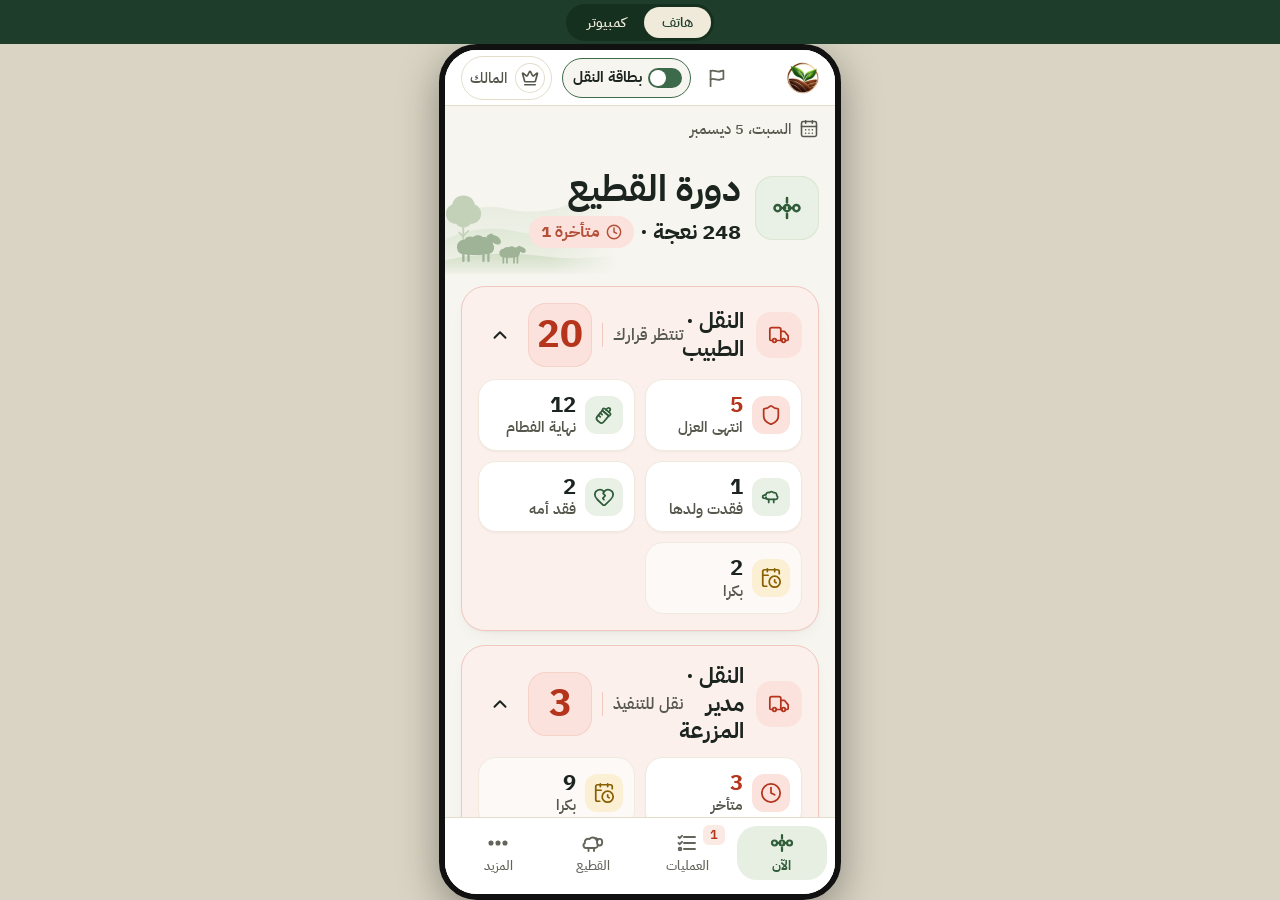
==== commit c804406b: "Demo daily feed: the «الغذاء اليومي» tab (today's kg and bags of the farm's 9 feeds, the groups with" ====
--- a/index.html
+++ b/index.html
@@ -28,8 +28,8 @@
       #vw-stage.desk iframe{width:100%;height:100%}
     </style>
     <title>مزرعة تجريبية · عرض</title>
-    <script type="module" crossorigin src="./assets/index-jEKN6fDF.js"></script>
-    <link rel="stylesheet" crossorigin href="./assets/index-zsPJ3iJZ.css">
+    <script type="module" crossorigin src="./assets/index-Cnqg4zJ_.js"></script>
+    <link rel="stylesheet" crossorigin href="./assets/index-mOp1ZNaL.css">
   </head>
   <body>
     <div id="root"></div>
--- a/assets/index-mOp1ZNaL.css
+++ b/assets/index-mOp1ZNaL.css
@@ -0,0 +1 @@
+@font-face{font-family:IBM Plex Sans Arabic;font-style:normal;font-display:swap;font-weight:400;src:url(./ibm-plex-sans-arabic-arabic-400-normal-CyU-ddYS.woff2) format("woff2"),url(./ibm-plex-sans-arabic-arabic-400-normal-EA1o-u_Q.woff) format("woff")}@font-face{font-family:IBM Plex Sans Arabic;font-style:normal;font-display:swap;font-weight:500;src:url(./ibm-plex-sans-arabic-arabic-500-normal-C4MQITzh.woff2) format("woff2"),url(./ibm-plex-sans-arabic-arabic-500-normal-DPXcppbm.woff) format("woff")}@font-face{font-family:IBM Plex Sans Arabic;font-style:normal;font-display:swap;font-weight:600;src:url(./ibm-plex-sans-arabic-arabic-600-normal-0pRdybE_.woff2) format("woff2"),url(./ibm-plex-sans-arabic-arabic-600-normal-MJZ0liF5.woff) format("woff")}@font-face{font-family:IBM Plex Sans Arabic;font-style:normal;font-display:swap;font-weight:700;src:url(./ibm-plex-sans-arabic-arabic-700-normal-DrtBj6UE.woff2) format("woff2"),url(./ibm-plex-sans-arabic-arabic-700-normal-9rXc6cUL.woff) format("woff")}@font-face{font-family:IBM Plex Sans Arabic;font-style:normal;font-display:swap;font-weight:400;src:url(./ibm-plex-sans-arabic-latin-400-normal-Bo5KPYvw.woff2) format("woff2"),url(./ibm-plex-sans-arabic-latin-400-normal-CFZh1unN.woff) format("woff")}@font-face{font-family:IBM Plex Sans Arabic;font-style:normal;font-display:swap;font-weight:500;src:url(./ibm-plex-sans-arabic-latin-500-normal-Cd6jVIg7.woff2) format("woff2"),url(./ibm-plex-sans-arabic-latin-500-normal-BletK1Hp.woff) format("woff")}@font-face{font-family:IBM Plex Sans Arabic;font-style:normal;font-display:swap;font-weight:600;src:url(./ibm-plex-sans-arabic-latin-600-normal-KrqB56Mw.woff2) format("woff2"),url(./ibm-plex-sans-arabic-latin-600-normal-Dk5eISD_.woff) format("woff")}@font-face{font-family:IBM Plex Sans Arabic;font-style:normal;font-display:swap;font-weight:700;src:url(./ibm-plex-sans-arabic-latin-700-normal-BzSf6GNr.woff2) format("woff2"),url(./ibm-plex-sans-arabic-latin-700-normal-Cl4F7CZR.woff) format("woff")}@font-face{font-family:El Messiri;font-style:normal;font-display:swap;font-weight:600;src:url(./el-messiri-arabic-600-normal-Te2c8S-M.woff2) format("woff2"),url(./el-messiri-arabic-600-normal-qhBYdKVW.woff) format("woff")}@font-face{font-family:El Messiri;font-style:normal;font-display:swap;font-weight:700;src:url(./el-messiri-arabic-700-normal-D9aO7CWn.woff2) format("woff2"),url(./el-messiri-arabic-700-normal-wfXImB6W.woff) format("woff")}@font-face{font-family:El Messiri;font-style:normal;font-display:swap;font-weight:700;src:url(./el-messiri-latin-700-normal-2VyxPaO_.woff2) format("woff2"),url(./el-messiri-latin-700-normal-CqBzUBvy.woff) format("woff")}@font-face{font-family:IBM Plex Sans;font-style:normal;font-weight:500;font-display:swap;src:url(./ibm-plex-sans-latin-500-normal-6ng42L7E.woff2) format("woff2");unicode-range:U+0000-00FF,U+0131,U+0152-0153,U+02BB-02BC,U+02C6,U+02DA,U+02DC,U+2000-206F,U+2074,U+20AC,U+2122,U+2191,U+2193,U+2212,U+2215,U+FEFF,U+FFFD}@font-face{font-family:IBM Plex Sans;font-style:normal;font-weight:600 700;font-display:swap;src:url(./ibm-plex-sans-latin-600-normal-CuJfVYMP.woff2) format("woff2");unicode-range:U+0000-00FF,U+0131,U+0152-0153,U+02BB-02BC,U+02C6,U+02DA,U+02DC,U+2000-206F,U+2074,U+20AC,U+2122,U+2191,U+2193,U+2212,U+2215,U+FEFF,U+FFFD}@font-face{font-family:IBM Plex Mono;font-style:normal;font-weight:500;font-display:swap;src:url(./ibm-plex-mono-latin-500-normal-DSY6xOcd.woff2) format("woff2");unicode-range:U+0000-00FF,U+2000-206F,U+2212}@font-face{font-family:IBM Plex Mono;font-style:normal;font-weight:600 700;font-display:swap;src:url(./ibm-plex-mono-latin-600-normal-BgSNZQsw.woff2) format("woff2");unicode-range:U+0000-00FF,U+2000-206F,U+2212}:root{color-scheme:only light;--paper: #f7f5f0;--white: #ffffff;--line: #e3ddcc;--hair: #eeeae0;--line-strong: #cfc6ae;--ink: #1b241e;--ink-2: #55584c;--muted: #62655a;--faint: #6d7062;--green-deep: #2f5d3a;--green-ink: #264c30;--late-red: #b4341c;--late-red-bg: #fbe9e4;--late-red-line: #f1c9be;--late: var(--late-red);--late-bg: var(--late-red-bg);--late-line: var(--late-red-line);--today: #8a5f00;--today-bg: #fbf1d6;--today-line: #edd9a0;--soon: #55584c;--soon-bg: #f0eee6;--done: #2f5d3a;--done-bg: #e6efe5;--ph-mating: #a65a2e;--ph-preg: #7a4b6d;--ph-nurse: #3f7651;--ph-wean: #8a6a14;--ph-sale: #3f6079;--tag-bg: #f3efe3;--tag-line: #d9d0b8;--sheet: var(--white);--cream: #f0eee6;--cream-2: var(--hair);--green: #3f7651;--leaf: #3f7651;--brown: var(--ink-2);--soil: var(--ink-2);--copper: #8a8c7e;--copper-lt: var(--line);--copper-deep: #6b4a12;--terra: var(--late);--terra-deep: var(--late);--terra-tint: var(--late-bg);--canvas: var(--paper);--card: var(--white);--card-press: #faf8f3;--fill: var(--soon-bg);--fill-strong: var(--hair);--sage: var(--soon-bg);--hairline: var(--hair);--ink-3: var(--muted);--accent: var(--green-deep);--accent-strong: var(--green-deep);--accent-text: var(--green-deep);--tint: var(--done-bg);--tint-press: #d9e6d7;--on-accent: #ffffff;--success: var(--done);--success-tint: var(--done-bg);--warning: var(--today);--warning-tint: var(--today-bg);--danger: var(--late);--danger-tint: var(--late-bg);--amber: var(--today);--bar: rgb(255 255 255 / .96);--scrim: rgb(27 36 30 / .36);--toast: var(--ink);--on-toast: #ffffff;--shadow-1: 0 0 0 1px var(--line), 0 1px 2px rgb(27 36 30 / .04);--shadow-2: 0 0 0 1px var(--line), 0 6px 16px -8px rgb(27 36 30 / .16);--shadow-3: 0 -12px 40px rgb(27 36 30 / .1), 0 0 0 1px var(--line);--shadow-card: 0 1px 2px rgb(27 36 30 / .04);--shadow-panel: 12px 0 40px rgb(27 36 30 / .1);--blur: none;--bw: 1px;--bw-field: 1px;--btn-shade: 0 0 0 transparent;--focus-ring: 0 0 0 3px rgb(47 93 58 / .16);--input-h: 48px;--input-pad: 12px;--input-r: var(--r-input);--input-fs: var(--text-md);--field-label: var(--text-sm);--field-label-w: 600;--btn-weight: 600;--btn-pad: var(--s4);--sidebar-bg: var(--white);--sidebar-line: var(--line);--sidebar-ink: var(--ink);--sidebar-ink-2: var(--ink-2);--sidebar-icon: var(--ink-2);--sidebar-hover: #f4f2ec;--sidebar-press: #eeebe2;--sidebar-active-bg: var(--green-deep);--sidebar-active-ink: #ffffff;--sidebar-mark-bg: var(--white);--sidebar-mark-ink: var(--green-deep);--font: "IBM Plex Sans Arabic", "Segoe UI", system-ui, sans-serif;--font-title: "El Messiri", "IBM Plex Sans Arabic", serif;--font-display: var(--font);--font-num: "IBM Plex Sans", "IBM Plex Sans Arabic", system-ui, sans-serif;--font-mono: "IBM Plex Mono", ui-monospace, "Cascadia Mono", monospace;--title-ink: var(--ink);--text-xs: .8125rem;--text-sm: .9375rem;--text-md: 1.0625rem;--text-lg: 1.125rem;--text-xl: 1.25rem;--text-title: 1.375rem;--text-title-sm: 1.5rem;--text-tag: 1.0625rem;--text-big: 2rem;--s1: 4px;--s2: 8px;--s3: 12px;--s4: 16px;--s5: 20px;--s6: 24px;--s8: 32px;--gutter: 16px;--target: 48px;--target-lg: 56px;--target-xl: 60px;--row: 60px;--r-chip: 6px;--r-input: 8px;--r-btn: 10px;--r-card: 12px;--radius-card: 12px;--radius-sm: 8px;--radius: 10px;--radius-lg: 12px;--radius-sheet: 16px;--pill: 8px;--round: 999px;--dur-micro: .12s;--dur-small: .2s;--dur-medium: .3s;--ease-enter: cubic-bezier(.2, 0, 0, 1);--ease-exit: cubic-bezier(.3, 0, 1, 1);--tabbar-h: 76px;--topbar-h: 56px;--safe-top: env(safe-area-inset-top, 0px);--safe-bottom: env(safe-area-inset-bottom, 0px);--content-max: 640px}@media(min-width:1024px){:root{--text-xs: .8125rem;--text-sm: .875rem;--text-md: 1rem;--text-lg: 1rem;--text-xl: 1.125rem;--text-title: 1.75rem;--text-title-sm: 1.75rem;--text-tag: .875rem;--text-big: 2.25rem;--target: 40px;--target-lg: 44px;--target-xl: 48px;--row: 46px}}@media(min-width:1900px){:root{--text-xs: .875rem;--text-sm: .9375rem;--text-md: 1.0625rem;--text-lg: 1.0625rem;--text-xl: 1.1875rem;--text-title: 1.875rem;--text-title-sm: 1.875rem;--text-tag: .9375rem;--text-big: 2.5rem;--row: 50px}}.gate{--paper: #f7f5f0;--sheet: #fffdf8;--cream: #efeada;--cream-2: #e6dec6;--line: #ded5bd;--line-strong: #cdbf9f;--green-deep: #2f5d3a;--green-ink: #24492d;--green: #3f7651;--leaf: #5e9b4a;--brown: #7f4f33;--soil: #8a5636;--copper: #b9783f;--copper-lt: #ddaa74;--copper-deep: #97592a;--terra: #eb7444;--terra-deep: #b4461c;--terra-tint: #fbe6da;--canvas: var(--paper);--card: var(--sheet);--card-press: #f4efe2;--fill: var(--cream);--fill-strong: var(--cream-2);--sage: var(--cream);--hairline: var(--line);--ink: #1d2a20;--ink-2: #4b4b3b;--ink-3: #6e6a58;--accent: var(--green);--accent-strong: var(--green-deep);--accent-text: var(--green-deep);--tint: #e6ecdc;--tint-press: #d9e3cd;--success: var(--green-deep);--success-tint: #e6ecdc;--warning: #8a5208;--warning-tint: #f6ead2;--danger: var(--terra-deep);--danger-tint: var(--terra-tint);--amber: var(--copper);--bar: rgb(239 234 218 / .94);--scrim: rgb(29 42 32 / .42);--toast: var(--green-ink);--shadow-1: 0 0 0 1.5px var(--line), 0 1px 0 rgb(127 79 51 / .1), 0 6px 18px -10px rgb(60 40 20 / .28);--shadow-2: 0 0 0 1px rgb(127 79 51 / .12), 0 8px 22px -8px rgb(60 40 20 / .3);--shadow-3: 0 0 0 1px rgb(127 79 51 / .12), 0 -10px 30px -12px rgb(40 25 10 / .4), 0 18px 48px rgb(40 25 10 / .24);--shadow-card: 0 1px 0 rgb(127 79 51 / .1), 0 6px 18px -10px rgb(60 40 20 / .28);--bw: 1.5px;--bw-field: 2px;--btn-shade: inset 0 -3px 0 rgb(0 0 0 / .18);--focus-ring: 0 0 0 4px rgb(63 118 81 / .18);--input-h: initial;--input-pad: initial;--input-r: initial;--input-fs: initial;--field-label: initial;--field-label-w: initial;--btn-weight: 700;--btn-pad: var(--s5);--font-display: "El Messiri", "IBM Plex Sans Arabic", serif;--font-title: var(--font-display);--title-ink: var(--green-deep);--text-xs: .875rem;--text-sm: 1rem;--text-md: 1.0625rem;--text-lg: 1.1875rem;--text-xl: 1.375rem;--text-title: 2.75rem;--text-title-sm: 1.875rem;--text-tag: 1.5rem;--target: 48px;--target-lg: 56px;--target-xl: 64px;--radius-sm: 10px;--radius: 16px;--radius-lg: 22px;--radius-sheet: 26px;--pill: 999px;--tabbar-h: 84px;--topbar-h: 64px;color:var(--ink);font-family:var(--font);font-size:var(--text-md);line-height:1.6}@media(min-width:1024px){.gate{--text-xs: .9375rem;--text-sm: 1.0625rem;--text-md: 1.1875rem;--text-lg: 1.3125rem;--text-xl: 1.625rem;--text-title: 3.25rem;--text-title-sm: 2.5rem}}*,*:before,*:after{box-sizing:border-box}html{-webkit-text-size-adjust:100%;text-size-adjust:100%;background:var(--canvas)}body{margin:0;min-height:100dvh;background:var(--canvas);color:var(--ink);font-family:var(--font);font-size:var(--text-md);line-height:1.5;font-variant-numeric:lining-nums;-webkit-font-smoothing:antialiased;text-rendering:optimizeLegibility;-webkit-tap-highlight-color:transparent;overscroll-behavior-y:none}h1,h2,h3,h4,p{margin:0}button,input,select,textarea{font:inherit;color:inherit}button{cursor:pointer;background:none;border:0;padding:0;touch-action:manipulation}button:disabled{cursor:default}:focus-visible{outline:var(--focus-outline, 2px solid var(--green-deep));outline-offset:2px}input::placeholder,textarea::placeholder{color:var(--ink-3)}svg.lucide{flex:none}.tnum{font-variant-numeric:tabular-nums lining-nums}em,i{font-style:normal}.ltr{direction:ltr;unicode-bidi:isolate}[dir=rtl] .flip-rtl{transform:scaleX(-1)}@media(prefers-reduced-motion:reduce){*,*:before,*:after{animation-duration:1ms!important;animation-iteration-count:1!important;transition-duration:1ms!important;scroll-behavior:auto!important}}::selection{background:var(--today-bg);color:var(--ink)}input,textarea{caret-color:var(--green-deep)}.num{font-family:var(--font-num);font-style:normal;font-weight:600;font-variant-numeric:tabular-nums lining-nums;letter-spacing:-.01em;line-height:1}.disp{font-family:var(--font-display);font-weight:700}span.pen{display:inline-grid;place-items:center;min-width:1.5em;margin-inline:.12em;padding:.1em .3em;border-radius:4px;background:var(--soon-bg);color:var(--ink-2);font-family:var(--font-num);font-size:max(var(--text-xs),.85em);font-style:normal;font-weight:600;font-variant-numeric:tabular-nums lining-nums;line-height:1.2;vertical-align:.05em;white-space:nowrap}span.pen:before{content:attr(data-n)}.nw{white-space:nowrap}html[data-opened]{--ob: calc(var(--safe-top) + 64px)}.opened-bar{position:sticky;top:0;z-index:80;overflow:hidden;display:flex;align-items:center;justify-content:space-between;gap:var(--s3);min-height:calc(var(--safe-top) + 64px);padding:var(--safe-top) var(--s4) 0;background:var(--copper-deep);color:#fff;font-size:var(--text-md);box-shadow:var(--btn-shade)}.opened-bar-text{position:relative;min-width:0;overflow:hidden;text-overflow:ellipsis;white-space:nowrap;font-weight:500}.opened-bar-text b{font-family:var(--font-display);font-weight:700;font-size:1.15em}.opened-bar-back{position:relative;display:inline-flex;flex:none;align-items:center;gap:6px;min-height:48px;padding:0 var(--s4);border-radius:var(--pill);background:var(--sheet);color:var(--green-deep);font-weight:700;box-shadow:0 2px #00000029}.opened-bar-back:disabled{opacity:.6}.opened-bar-furrow{position:absolute;inset-inline:0;bottom:2px;width:100%;height:16px;color:var(--copper-lt);opacity:.6;pointer-events:none}html[data-opened] .topbar{top:var(--ob)}html[data-opened] .sheet-layer{inset-block-start:var(--ob)}html[data-opened] .sheet{max-height:calc(100dvh - var(--ob) - 24px)}html[data-opened] .sheet-tall{height:calc(100dvh - var(--ob) - 12px)}.open-as-row{min-height:72px}.open-as-face{display:grid;place-items:center;flex:none;width:44px;height:44px;border-radius:50%;background:var(--sheet);color:var(--ink-2);font-family:var(--font-display);font-size:1.25rem;font-weight:700;box-shadow:inset 0 0 0 1px var(--line)}.open-as-row .row-title{color:var(--green-deep);font-weight:700}.team-item+.team-item{border-top:var(--bw) solid var(--hairline)}.team-open{padding:0 var(--s4) var(--s3)}.bar-chip{display:inline-flex;align-items:center;gap:8px;min-height:44px;padding:0 12px;border-radius:var(--round);background:var(--sheet);border:1px solid var(--line);color:var(--ink-2);font-size:var(--text-sm);font-weight:500;line-height:1.2;white-space:nowrap;transition:background-color var(--dur-micro)}.bar-chip:active{background:var(--card-press)}@media(hover:hover){.bar-chip:hover{background:var(--card-press)}}.report-slot{display:contents}.report-slot .report-fab{position:static;inset:auto;display:inline-flex;width:auto;height:auto;border-radius:var(--round);background:var(--sheet);box-shadow:none;color:var(--ink-2)}@media(max-width:1023px){.topbar .bar-chip{position:relative;min-height:44px}.topbar .bar-chip:after{content:"";position:absolute;inset:-2px}.topbar .report-slot .report-fab{justify-content:center;width:44px;padding:0;border-color:transparent;color:var(--muted)}.topbar .report-slot .report-fab span{display:none}}.report-fab.report-float{gap:0;width:48px;min-height:48px;padding:0;justify-content:center;box-shadow:var(--shadow-2)}.shell{min-height:100dvh}.page{max-width:var(--content-max);margin:0 auto;padding-bottom:calc(var(--tabbar-h) + var(--safe-bottom) + var(--s8))}.page.has-savebar{padding-bottom:calc(var(--tabbar-h) + var(--safe-bottom) + 112px)}:root{--head-h: calc(var(--topbar-h) + var(--safe-top))}.page-top,.head-action{display:contents}.head-sentinel{display:block;block-size:1px;margin-block-end:-1px}.topbar,.page-head,.page-head-foot{margin-inline:min(0px,calc((100% - 100vw)/2));padding-inline:max(var(--gutter),calc((100vw - 100%) / 2 + var(--gutter)))}.topbar{position:sticky;top:0;z-index:20;display:flex;align-items:center;gap:10px;min-height:calc(var(--topbar-h) + var(--safe-top));padding-block:var(--safe-top) 0;background:var(--sheet);border-bottom:1px solid var(--line)}.topbar-side{display:flex;align-items:center;gap:8px;min-width:0;flex:none}.topbar-end{margin-inline-start:auto;justify-content:flex-end}.topbar-mark{flex:none;width:32px;height:32px;border-radius:8px;object-fit:contain}.topbar-title{flex:1;min-width:0;font-family:var(--font-title);font-size:1.125rem;font-weight:700;line-height:1.3;color:var(--ink);text-align:start;display:-webkit-box;-webkit-box-orient:vertical;-webkit-line-clamp:1;line-clamp:1;overflow:hidden;overflow-wrap:anywhere;opacity:0;transition:opacity var(--dur-small) var(--ease-enter)}.topbar[data-compact] .topbar-title{opacity:1}.page-main .topbar-title{flex:1 1 auto;font-size:var(--text-title);opacity:1}.back-btn{gap:2px;padding-inline:4px 12px;border-color:transparent;background:transparent;color:var(--ink);font-size:var(--text-md);font-weight:600}.back-btn span{white-space:nowrap;overflow:hidden;text-overflow:ellipsis;max-width:34vw}@media(max-width:1023px){.page-inner .topbar .account-pill{display:none}}.page-head{position:relative;padding-block:var(--s4) 0}.page-head-row{display:flex;align-items:center;gap:var(--s3)}.page-head-text{flex:1;min-width:0}.large-title{font-family:var(--font-title);font-size:var(--text-title-sm);font-weight:700;line-height:1.2;letter-spacing:0;color:var(--title-ink);overflow-wrap:anywhere}.page-sub{margin-top:4px;color:var(--ink-2);font-size:var(--text-md);font-weight:500;line-height:1.5}.page .page-sub{font-size:var(--text-sm)}.page-head.hero{padding-block:var(--s3) 0}.page-head.has-action{display:flex;align-items:center;justify-content:space-between;gap:var(--s4)}@media(max-width:1023px){.hero .large-title{position:absolute;width:1px;height:1px;overflow:hidden;clip:rect(0 0 0 0);white-space:nowrap}.hero .page-sub{margin-top:0}.page-head.hero:not(:has(.page-sub,.head-action,.head-tools)){position:absolute;width:1px;height:1px;padding:0;overflow:hidden;clip:rect(0 0 0 0);white-space:nowrap}}.hero-brand{display:none}.hero-band{padding-block:var(--s2) 0}.page-head-foot{position:relative}.page-top.bar-only>.page-head{display:none}.page-top+.page-body,.page-head-foot+.page-body{padding-top:var(--s4)}.page-body{display:grid;gap:var(--s4);padding-inline:var(--gutter)}.page-note,.fine-print{color:var(--ink-2);font-size:var(--text-sm);line-height:1.6}.fine-print{text-align:center;padding-inline:var(--s4)}.stack{display:grid;gap:var(--s4)}.boot{display:grid;place-items:center;min-height:100dvh}.sec{display:flex;align-items:center;gap:10px;margin:0 0 14px}.sec-title{font-family:var(--font-display);font-size:var(--text-xl);font-weight:700;line-height:1.35;color:var(--title-ink)}.sec-count{margin-inline-start:auto;color:var(--muted);font-family:var(--font-num);font-size:var(--text-sm);font-weight:600}.leafmark{flex:none;width:30px;height:26px}.furrow{display:none}.card{background:var(--card);border:var(--bw) solid var(--line);border-radius:var(--radius-lg);box-shadow:var(--shadow-card);padding:var(--s4);display:grid;gap:var(--s3);min-width:0}.card-flush{padding:0;gap:0;overflow:hidden}.card-head{display:flex;align-items:baseline;justify-content:space-between;gap:var(--s3)}.card-flush>.card-head{padding:var(--s3) var(--s4) var(--s2)}.card-title{font-family:var(--font-display);font-size:var(--text-lg);font-weight:700;line-height:1.35;color:var(--title-ink)}.card-meta{color:var(--muted);font-size:var(--text-xs);font-weight:600}.card-pad{padding:0 var(--s4) var(--s4)}.card-quiet{background:transparent;box-shadow:none}.card-quiet .task-title{color:var(--ink-2)}.card .card{border:0;border-radius:0;box-shadow:none;background:transparent;padding-inline:0}.list{display:grid}.row{position:relative;display:flex;align-items:center;gap:12px;width:100%;min-height:var(--row);padding:8px var(--s4);text-align:start;background:transparent}.row+.row:before,.task+.task:before,.swipe+.swipe:before,.swipe+.task:before,.task+.swipe:before{content:"";position:absolute;top:0;inset-inline:var(--s4);height:1px;background:var(--hairline);z-index:2}.row-tap{cursor:pointer;transition:background-color var(--dur-micro)}.row-tap:active{background:var(--card-press)}@media(hover:hover){.row-tap:hover{background:var(--card-press)}}.row-tap:disabled{opacity:.6}.row-big{min-height:var(--target-xl)}.row-icon{display:grid;place-items:center;flex:none;width:36px;height:36px;border-radius:var(--radius-sm);background:var(--soon-bg);color:var(--ink-2)}.row-icon.tone-accent{background:var(--done-bg);color:var(--done)}.row-icon.tone-warning{background:var(--today-bg);color:var(--today)}.row-icon.tone-danger{background:var(--late-bg);color:var(--late)}.row-icon.tone-success{background:var(--done-bg);color:var(--done)}.row-main{display:grid;gap:2px;flex:1;min-width:0}.row-title{font-size:var(--text-lg);font-weight:600;line-height:1.4;overflow-wrap:anywhere}.row-sub{color:var(--ink-2);font-size:var(--text-sm);line-height:1.5;overflow-wrap:anywhere}.row-trail{display:flex;align-items:center;gap:var(--s2);flex:none;color:var(--ink-2)}.row-trail>b{color:var(--ink);font-size:var(--text-lg)}.row-chev{flex:none;color:var(--muted);margin-inline-start:-4px}.status,.tag,.state-chip{display:inline-flex;align-items:center;gap:5px;min-height:26px;padding:3px 8px;border-radius:var(--r-chip);font-size:var(--text-xs);font-weight:600;line-height:1.2;white-space:nowrap;background:var(--soon-bg);color:var(--soon);box-shadow:none}.status svg,.state-chip svg{width:14px;height:14px}.status-sm{min-height:24px;padding:2px 7px;font-size:var(--text-xs)}.status.tone-danger,.tag-late,.state-chip.st-late{background:var(--late-bg);color:var(--late)}.status.tone-warning,.tag-today,.state-chip.st-today{background:var(--today-bg);color:var(--today)}.status.tone-accent,.status.tone-neutral,.tag-soon,.state-chip.st-soon{background:var(--soon-bg);color:var(--soon);font-weight:500}.status.tone-success,.tag-done,.state-chip.st-done{background:var(--done-bg);color:var(--done)}.state-chip .num{font-size:1em;line-height:1}.tone-text-accent{color:var(--green)}.tone-text-success{color:var(--green-deep)}.tone-text-danger{color:var(--terra-deep)}.tone-text-muted{color:var(--ink-3)}.btn{display:inline-flex;align-items:center;justify-content:center;gap:10px;min-height:var(--target);padding:0 var(--btn-pad, var(--s4));border-radius:var(--radius);font-size:var(--text-md);font-weight:var(--btn-weight, 600);line-height:1.2;transition:background-color var(--dur-micro),transform var(--dur-micro) var(--ease-enter),opacity var(--dur-micro)}.btn:active:not(:disabled){transform:scale(.98)}.btn:disabled:not([aria-busy]){background:var(--cream);color:var(--ink-2);box-shadow:none;outline:var(--bw) dashed var(--line-strong);outline-offset:-1.5px;opacity:1}.btn-plain:disabled:not([aria-busy]){background:none;outline:none;text-decoration-color:var(--line-strong)}.btn[aria-busy]{opacity:.8}.btn-lg{min-height:var(--target-lg);font-size:var(--text-lg);padding:0 26px}.btn-xl{min-height:var(--target-xl);font-size:1.25rem;padding:0 26px}.btn-block{width:100%}.btn-filled{background:var(--green-deep);color:#fff;box-shadow:var(--btn-shade)}.btn-filled:active:not(:disabled){background:var(--green-ink)}.btn-tinted{background:var(--sheet);color:var(--green-deep);box-shadow:inset 0 0 0 var(--bw-tint, 1px) var(--green-deep)}.btn-tinted:active:not(:disabled){background:var(--tint)}.btn-gray{background:var(--sheet);color:var(--ink);box-shadow:inset 0 0 0 1px var(--line)}.btn-plain{color:var(--green-deep);text-decoration:underline;text-decoration-color:var(--copper-lt);text-underline-offset:5px}.btn-danger{background:var(--terra-deep);color:#fff;box-shadow:var(--btn-shade)}@media(hover:hover){.btn-filled:hover:not(:disabled){background:var(--green-ink)}.btn-tinted:hover:not(:disabled),.btn-gray:hover:not(:disabled){background:var(--card-press)}}.icon-btn{display:inline-grid;place-items:center;flex:none;width:var(--target);height:var(--target);border-radius:var(--pill);color:var(--green-deep)}.icon-btn:active{background:var(--soon-bg)}.icon-btn.danger{color:var(--terra-deep)}.icon-btn:disabled{opacity:.35}.spin{animation:spin .9s linear infinite}@keyframes spin{to{transform:rotate(360deg)}}.account-pill{max-width:46vw;padding-inline:12px 6px}.account-pill-face{display:grid;place-items:center;flex:none;width:30px;height:30px;border-radius:50%;background:var(--sheet);box-shadow:inset 0 0 0 1px var(--line);color:var(--ink-2);font-size:var(--text-xs);font-weight:600;line-height:1}.account-pill>svg{display:none}.account-pill-name{min-width:0;overflow:hidden;text-overflow:ellipsis}.empty{display:grid;justify-items:center;gap:var(--s2);padding:var(--s6) var(--s4);text-align:center}.empty-icon{display:grid;place-items:center;width:44px;height:44px;border-radius:50%;background:var(--soon-bg);color:var(--muted);margin-bottom:var(--s1)}.empty-title{font-family:var(--font-display);font-size:var(--text-md);font-weight:600;color:var(--ink-2)}.empty-body{color:var(--muted);font-size:var(--text-sm);max-width:34ch;line-height:1.6}.empty .btn{margin-top:var(--s2)}.loading{display:flex;align-items:center;justify-content:center;gap:var(--s2);padding:var(--s8) 0;color:var(--ink-2);font-weight:600}.loading .spin{color:var(--muted)}.field{display:grid;gap:8px;min-width:0}.field-label{display:flex;align-items:baseline;gap:var(--s2);font-size:var(--field-label, var(--text-lg));font-weight:var(--field-label-w, 700);color:var(--ink)}.field-optional{color:var(--ink-2);font-size:var(--text-xs);font-weight:500}.field-hint{color:var(--ink-2);font-size:var(--text-sm)}.field-error,.form-error{color:var(--terra-deep);font-size:var(--text-sm);font-weight:600}.form-error{padding:var(--s3) var(--s4);border-radius:var(--radius-sm);background:var(--terra-tint)}.input{width:100%;min-height:var(--input-h, 58px);padding:0 var(--input-pad, 18px);border:var(--bw-field) solid var(--line-strong);border-radius:var(--input-r, var(--radius));background:#fff;font-size:var(--input-fs, 1.1875rem);outline:none;transition:border-color var(--dur-micro),box-shadow var(--dur-micro)}.input:focus{border-color:var(--green-deep);box-shadow:var(--focus-ring)}.input[aria-invalid=true]{border-color:var(--terra-deep)}.input-area{padding:14px 18px;min-height:108px;resize:none;line-height:1.6}.input[dir=ltr]{text-align:right}.input-num{font-variant-numeric:tabular-nums;text-align:right}.mono,.mono input{font-family:var(--font-mono);font-weight:600;letter-spacing:0}.select{appearance:auto}.date-row{display:flex;gap:var(--s2);align-items:stretch;flex-wrap:wrap}.date-pick{position:relative;flex:1 1 150px;min-width:0}.date-face{display:flex;align-items:center;justify-content:space-between;gap:var(--s2);height:100%;min-height:48px;padding:0 12px;border-radius:var(--radius-sm);background:#fff;box-shadow:inset 0 0 0 var(--bw-field) var(--line-strong);font-size:var(--text-md);font-weight:600;pointer-events:none}.date-face svg{color:var(--green-deep)}.date-pick:focus-within .date-face{box-shadow:inset 0 0 0 2px var(--green-deep),var(--focus-ring)}.date-native{position:absolute;inset:0;width:100%;height:100%;opacity:0;cursor:pointer;border:0}.chip-btn{display:inline-flex;align-items:center;justify-content:center;gap:6px;min-height:var(--target);min-width:44px;padding:0 var(--s3);border-radius:var(--radius-sm);background:var(--sheet);box-shadow:inset 0 0 0 1px var(--line);color:var(--ink);font-weight:600;font-size:var(--text-sm);white-space:nowrap}.chip-btn[aria-pressed=true],.chip-btn[aria-checked=true]{background:var(--sheet);box-shadow:inset 0 0 0 2px var(--ink);color:var(--ink)}.date-row .chip-btn{min-height:48px;border-radius:var(--radius-sm)}.stepper{display:flex;align-items:center;justify-content:space-between;gap:var(--s3);min-height:var(--target-lg)}.stepper-label{min-width:0;font-size:var(--text-lg);font-weight:700}.stepper-ctl{flex:none;display:flex;align-items:stretch;overflow:hidden;border:1px solid var(--line-strong);border-radius:var(--radius);background:#fff}.stepper-btn{flex:none;display:grid;place-items:center;width:52px;min-width:44px;min-height:48px;background:var(--sheet);color:var(--ink)}.stepper-btn:active:not(:disabled){background:var(--cream-2)}.stepper-btn:disabled{color:var(--ink-3);background:var(--paper)}.stepper-val{display:grid;place-items:center;grid-auto-flow:column;gap:4px;min-width:64px;padding-inline:var(--s2);border-inline:1px solid var(--line);color:var(--ink);font-family:var(--font-num);font-size:1.375rem;font-weight:600;line-height:1}.stepper-val small{font-size:var(--text-xs);font-weight:600;color:var(--ink-2)}.stepper-lg .stepper-btn{width:64px;min-height:56px}.stepper-lg .stepper-val{min-width:88px;font-family:var(--font-num);font-size:1.875rem;font-variant-numeric:tabular-nums lining-nums}.stepper-input{width:0;margin:0;padding-block:0;border-block:0;border-radius:0;background:transparent;text-align:center;outline:none;caret-color:var(--green-deep);appearance:none}.stepper-input:focus{background:var(--paper)}.stepper-ctl:has(.stepper-input:focus){box-shadow:var(--focus-ring)}.toggle-row{display:flex;align-items:center;gap:var(--s3);min-height:var(--target-lg);cursor:pointer}.switch{appearance:none;flex:none;position:relative;width:52px;height:32px;border-radius:var(--round);background:var(--line);box-shadow:inset 0 0 0 var(--bw) var(--line-strong);cursor:pointer;transition:background-color var(--dur-small)}.switch:after{content:"";position:absolute;top:3px;inset-inline-start:3px;width:26px;height:26px;border-radius:50%;background:#fff;box-shadow:0 1px 3px #1b241e4d;transition:inset-inline-start var(--dur-small) var(--ease-enter)}.switch:checked{background:var(--green-deep);box-shadow:none}.switch:checked:after{inset-inline-start:23px}.choice{display:grid;gap:var(--s2)}.choice-grid{display:grid;gap:10px}.choice-grid.cols-1{grid-template-columns:1fr}.choice-grid.cols-2{grid-template-columns:repeat(2,minmax(0,1fr))}.choice-grid.cols-3{grid-template-columns:repeat(3,minmax(0,1fr))}.choice-grid>.choice-wide{grid-column:1 / -1}.choice-btn{position:relative;display:flex;align-items:center;gap:var(--s2);min-height:var(--target-lg);padding:var(--s2) 12px;border-radius:var(--radius);background:var(--sheet);border:1px solid var(--line);text-align:start;font-weight:600;transition:background-color var(--dur-micro),border-color var(--dur-micro)}.choice-md{min-height:var(--target-lg)}.choice-btn:active{background:var(--card-press)}.choice-btn[aria-checked=true]{background:var(--card);border-color:var(--ink);box-shadow:inset 0 0 0 1px var(--ink);color:var(--ink)}.choice-lead{display:grid;place-items:center;flex:none;min-width:30px;height:30px;padding-inline:4px;border-radius:var(--radius-sm);background:var(--soon-bg);color:var(--ink-2);font-size:var(--text-md);font-weight:600}.choice-lead span.pen{margin:0;padding:0;background:none;color:inherit;font-size:inherit}.choice-btn[aria-checked=true] .choice-lead{color:var(--ink)}.choice-text{display:grid;flex:1;min-width:0}.choice-label{font-size:var(--text-lg);line-height:1.35}.choice-md .choice-label{font-size:var(--text-md)}.choice-sub{font-size:var(--text-xs);font-weight:500}.choice-check{display:grid;place-items:center;flex:none;width:20px}.segmented{display:flex;padding:3px;border-radius:var(--radius);background:var(--soon-bg);box-shadow:inset 0 0 0 1px var(--line);gap:3px}.segment{flex:1;min-height:40px;padding:0 var(--s2);border-radius:var(--radius-sm);font-size:var(--text-sm);font-weight:500;color:var(--ink-2);white-space:nowrap}.segment[aria-checked=true]{background:var(--card);box-shadow:0 0 0 1px var(--line);color:var(--ink);font-weight:600}.tagpick{display:grid;gap:var(--s3)}.tagpick-head{display:flex;align-items:center;justify-content:space-between}.tagpick-count{min-width:30px;padding:2px 8px;border-radius:var(--r-chip);background:var(--soon-bg);color:var(--ink);font-family:var(--font-num);font-weight:600;text-align:center;font-size:var(--text-sm)}.chips{display:flex;flex-wrap:wrap;gap:var(--s2);margin:0;padding:0;list-style:none}.tag-chip{position:relative;display:inline-flex;align-items:center;gap:6px;min-height:44px;padding-inline:22px 2px;border-radius:var(--r-chip);background:var(--tag-bg);box-shadow:inset 0 0 0 1px var(--tag-line);color:var(--ink-2)}.tag-chip:before{content:"";position:absolute;inset-inline-start:9px;top:50%;width:6px;height:6px;margin-top:-3px;border-radius:50%;background:var(--card);box-shadow:inset 0 0 0 1px var(--tag-line)}.tag-chip-num{font-family:var(--font-mono);font-size:1.0625rem;font-weight:600;color:var(--ink);font-variant-numeric:tabular-nums}.tag-chip-meta{font-size:var(--text-xs);font-weight:500}.tag-chip-x{display:grid;place-items:center;width:40px;height:40px;border-radius:50%;color:var(--ink-2)}.tag-chip-warn{background:var(--today-bg);color:var(--today);box-shadow:inset 0 0 0 1px var(--today-line)}.keypad-wrap{display:grid;gap:var(--s2)}.tag-display{display:flex}.tag-input{width:100%;height:60px;padding:0 var(--s4);border:var(--bw-field) solid var(--line-strong);border-radius:var(--radius);background:#fff;font-family:var(--font-mono);font-size:1.875rem;font-weight:600;text-align:center;letter-spacing:.02em;font-variant-numeric:tabular-nums;caret-color:var(--green-deep);outline:none}.tag-input:focus{border-color:var(--green-deep);box-shadow:var(--focus-ring)}.tag-input::placeholder{font-family:var(--font);font-size:var(--text-md);font-weight:500;letter-spacing:0}.keypad{display:grid;grid-template-columns:repeat(3,1fr);gap:var(--s2)}.key{display:flex;align-items:center;justify-content:center;gap:6px;height:60px;border-radius:var(--radius);background:var(--sheet);border:0;box-shadow:inset 0 0 0 1px var(--line);font-family:var(--font-num);font-size:1.625rem;font-weight:600;font-variant-numeric:tabular-nums;transition:background-color var(--dur-micro),transform var(--dur-micro)}.key:active:not(:disabled){background:var(--soon-bg);transform:scale(.97)}.key-fn{background:var(--soon-bg);color:var(--ink-2)}.key-add{background:var(--green-deep);box-shadow:var(--btn-shade);color:#fff;font-size:var(--text-lg);font-weight:700}.key-add:active:not(:disabled){background:var(--green-ink)}.key-add:disabled{opacity:.4}.add-tag-btn{display:flex;align-items:center;justify-content:center;gap:var(--s2);min-height:var(--target-lg);border-radius:var(--radius);border:1px dashed var(--line-strong);color:var(--ink);font-weight:600;font-size:var(--text-md)}.tagpick-msg{color:var(--warning);font-weight:600}.shake{animation:shake .35s}@keyframes shake{25%{transform:translate(-5px)}70%{transform:translate(5px)}}.sheet-layer{position:fixed;inset:0;z-index:60;display:flex;align-items:flex-end;justify-content:center}.sheet-scrim{position:absolute;inset:0;background:var(--scrim);animation:fade-in var(--dur-medium) var(--ease-enter)}.sheet{position:relative;display:flex;flex-direction:column;width:100%;max-width:var(--content-max);max-height:calc(100dvh - var(--safe-top) - 24px);border-radius:var(--radius-sheet) var(--radius-sheet) 0 0;background:var(--paper);box-shadow:var(--shadow-3);outline:none;animation:sheet-in var(--dur-medium) var(--ease-enter)}.sheet-tall{height:calc(100dvh - var(--safe-top) - 12px)}.sheet-layer.leaving .sheet{animation:sheet-out .2s var(--ease-exit) forwards}.sheet-layer.leaving .sheet-scrim{animation:fade-out .2s var(--ease-exit) forwards}.sheet-grip{position:relative;z-index:1;width:40px;height:4px;margin:8px auto 0;border-radius:2px;background:var(--line-strong)}.sheet-head{display:flex;align-items:center;justify-content:space-between;gap:var(--s3);padding:var(--s3) var(--s4) var(--s3);border-bottom:1px solid var(--line);background:var(--sheet);border-radius:var(--radius-sheet) var(--radius-sheet) 0 0}.sheet-grip+.sheet-head{margin-top:-17px;padding-top:21px}.sheet-title{font-family:var(--font-display);font-size:var(--text-xl);font-weight:700;line-height:1.35;color:var(--title-ink);min-width:0}.sheet-close{display:inline-flex;align-items:center;flex:none;gap:4px;min-height:44px;padding:0 12px 0 10px;border-radius:var(--radius);background:var(--sheet);box-shadow:inset 0 0 0 1px var(--line);color:var(--ink-2);font-size:var(--text-sm);font-weight:600}.sheet-close:active{background:var(--soon-bg)}.sheet-body{flex:1;overflow-y:auto;overscroll-behavior:contain;padding:var(--s4) var(--gutter) calc(var(--s6) + var(--safe-bottom))}.sheet-foot{padding:var(--s3) var(--gutter) calc(var(--s3) + var(--safe-bottom));border-top:var(--bw) solid var(--line);background:var(--sheet)}.sheet .list{background:var(--card);border:var(--bw) solid var(--line);border-radius:var(--radius-lg);overflow:hidden}html.sheet-open{overflow:hidden}@keyframes sheet-in{0%{transform:translateY(100%)}}@keyframes sheet-out{to{transform:translateY(100%)}}@keyframes fade-in{0%{opacity:0}}@keyframes fade-out{to{opacity:0}}.more-layer .sheet{margin-bottom:calc(var(--tabbar-h) + var(--safe-bottom));border-radius:var(--radius-sheet) var(--radius-sheet) 0 0;background:var(--sheet)}.more-layer .sheet-body{padding-bottom:var(--s5)}html.sheet-open:has(.more-layer) .tabbar{z-index:70;visibility:visible}.more-grid{display:grid;grid-template-columns:repeat(2,minmax(0,1fr));gap:var(--s3)}.more-link{display:flex;align-items:center;gap:var(--s3);min-height:60px;padding:0 var(--s4);border-radius:var(--radius);background:var(--sheet);border:1px solid var(--line);font-size:var(--text-md);font-weight:600;text-align:start}.more-link:active{background:var(--soon-bg)}.more-link[aria-current=page]{border-color:var(--green-deep);color:var(--green-deep);box-shadow:inset 0 0 0 1px var(--green-deep)}.more-disc{display:grid;place-items:center;flex:none;width:36px;height:36px;border-radius:var(--radius-sm);background:var(--soon-bg);color:var(--ink-2)}.more-link[aria-current=page] .more-disc{background:var(--done-bg);color:var(--green-deep)}.toast-region{position:fixed;inset-inline:0;bottom:calc(var(--tabbar-h) + var(--safe-bottom) + var(--s3));z-index:80;display:flex;justify-content:center;padding-inline:var(--gutter);pointer-events:none}.toast{position:relative;display:flex;align-items:center;gap:var(--s3);width:100%;max-width:520px;min-height:56px;padding:var(--s2) var(--s2) var(--s2) var(--s4);padding-inline-start:var(--s4);border-radius:var(--radius);background:var(--toast);color:var(--on-toast);box-shadow:0 12px 28px -12px #1b241e80;overflow:hidden;pointer-events:auto;animation:toast-in var(--dur-medium) var(--ease-enter)}.toast-error{background:var(--terra-deep)}.toast-icon{flex:none;color:#b9d3bd}.toast-error .toast-icon{color:#fff}.toast-text{flex:1;font-weight:600;line-height:1.45}.toast-action{flex:none;min-height:var(--target);padding:0 var(--s4);border-radius:var(--radius-sm);background:var(--sheet);color:var(--ink);font-weight:600;font-size:var(--text-md)}.toast-clock{position:absolute;inset-inline:0;bottom:0;height:3px;background:#fff6;transform-origin:right center;animation-name:toast-clock;animation-timing-function:linear;animation-fill-mode:forwards}@keyframes toast-clock{to{transform:scaleX(0)}}@keyframes toast-in{0%{opacity:0;transform:translateY(16px)}}.tabbar{position:fixed;inset-inline:0;bottom:0;z-index:40;background:var(--sheet);border-top:1px solid var(--line);padding-bottom:var(--safe-bottom)}html.sheet-open .toast-region{bottom:calc(100px + var(--safe-bottom))}html.sheet-open .tabbar{visibility:hidden}.tabbar-inner{display:grid;max-width:var(--content-max);margin:0 auto;padding:8px 8px 14px;gap:4px}.tab{display:grid;min-height:54px;color:var(--muted)}.tab-pill{display:grid;place-items:center;align-content:center;gap:3px;width:100%;height:100%;min-height:54px;padding:2px;border-radius:var(--radius);transition:color var(--dur-small)}.tab:active .tab-pill{background:var(--soon-bg)}.tab[aria-current=page],.tab[data-on]{color:var(--green-deep)}.tab-icon{position:relative;display:grid;place-items:center}.tab-icon svg{width:24px;height:24px}.tab-label{font-size:var(--text-xs);font-weight:500;line-height:1.3;white-space:nowrap}.tab[aria-current=page] .tab-label,.tab[data-on] .tab-label{font-weight:700}.tab-badge{position:absolute;top:-6px;inset-inline-start:-26px;min-width:22px;height:20px;padding:0 5px;border-radius:var(--r-chip);background:var(--late-bg);color:var(--late);font-family:var(--font-num);font-size:var(--text-xs);font-weight:600;line-height:20px;text-align:center}.swipe{position:relative;overflow:hidden;touch-action:pan-y}.swipe-surface{position:relative;z-index:1;background:var(--card);transition:transform var(--dur-medium) var(--ease-enter)}.swipe-surface.dragging{transition:none}.swipe-under{position:absolute;inset:0;display:flex;align-items:center;gap:var(--s2);padding-inline:var(--s5);background:var(--green-deep);color:#fff;font-weight:700;font-size:var(--text-lg)}.swipe-under.from-left{justify-content:flex-end}.swipe-under.from-right{justify-content:flex-start}.swipe[data-armed] .swipe-under svg{transform:scale(1.2)}.eartag{position:relative;display:inline-block;flex:none;vertical-align:middle;min-width:56px;padding:4px 9px 4px 20px;border:1px solid var(--tag-line);border-radius:var(--r-chip);background:var(--tag-bg);color:var(--ink);font-family:var(--font-mono);font-size:var(--text-tag);font-style:normal;font-weight:600;font-variant-numeric:tabular-nums;letter-spacing:0;line-height:1.2;text-align:start;white-space:nowrap;unicode-bidi:isolate;direction:ltr}[dir=rtl] .eartag{padding:4px 20px 4px 9px;text-align:right}.eartag:before{content:"";position:absolute;inset-inline-end:7px;top:50%;width:6px;height:6px;margin-top:-3px;border-radius:50%;background:var(--card);box-shadow:inset 0 0 0 1px var(--tag-line)}[dir=rtl] .eartag:before{inset-inline-end:auto;right:7px}.eartag-sm{min-width:48px;padding-block:2px;font-size:var(--text-xs)}[dir=rtl] .eartag-sm{padding-inline:8px 18px}[dir=rtl] .eartag-sm:before{right:6px;width:5px;height:5px;margin-top:-2.5px}.eartag-lg{min-width:68px;padding-block:6px;font-size:1.25rem}[dir=rtl] .eartag-lg{padding-inline:10px 24px}[dir=rtl] .eartag-lg:before{right:8px;width:7px;height:7px;margin-top:-3.5px}button.eartag{display:inline-flex;align-items:center;justify-content:flex-end;min-height:40px;cursor:pointer;transition:background-color var(--dur-micro),border-color var(--dur-micro)}@media(hover:hover){button.eartag:hover{border-color:var(--ink-2)}}button.eartag[aria-current=true]{border-color:var(--ink);box-shadow:0 0 0 1px var(--ink)}.eartags{display:inline-flex;flex-wrap:wrap;align-items:center;gap:4px}.eartags-more{color:var(--muted);font-size:var(--text-xs);font-weight:600}.ph-mating{--ph: var(--ph-mating)}.ph-preg{--ph: var(--ph-preg)}.ph-nurse{--ph: var(--ph-nurse)}.ph-wean{--ph: var(--ph-wean)}.ph-sale{--ph: var(--ph-sale)}.ph-dot{display:inline-block;flex:none;width:8px;height:8px;border-radius:50%;background:var(--ph, var(--faint))}.ph-bar{display:block;height:4px;border-radius:2px;background:var(--ph, var(--line))}.zero{color:var(--faint);font-weight:500}@property --fade-s{syntax: "<length>"; inherits: false; initial-value: 0px;}@property --fade-e{syntax: "<length>"; inherits: false; initial-value: 0px;}@keyframes hscroll-fade{0%{--fade-s: 0px;--fade-e: 48px}8%{--fade-s: 40px}92%{--fade-e: 48px}to{--fade-s: 40px;--fade-e: 0px}}:is(.hd-phone .hd-switch,.hd-phone .px-strip-scroll,.hd-phone .tb-chips,.hd-phone .lg .lg-rail,.jr-strip,.lnp-pick,.p-x,.fm-rail){-webkit-mask-image:linear-gradient(to left,transparent 0,transparent calc(var(--fade-s) / 3),#000 var(--fade-s),#000 calc(100% - var(--fade-e)),transparent calc(100% - var(--fade-e) / 3),transparent 100%);mask-image:linear-gradient(to left,transparent 0,transparent calc(var(--fade-s) / 3),#000 var(--fade-s),#000 calc(100% - var(--fade-e)),transparent calc(100% - var(--fade-e) / 3),transparent 100%);animation:hscroll-fade linear both;animation-timeline:scroll(self inline)}[dir=ltr] :is(.hd-phone .hd-switch,.hd-phone .px-strip-scroll,.hd-phone .tb-chips,.hd-phone .lg .lg-rail,.jr-strip,.lnp-pick,.p-x,.fm-rail){-webkit-mask-image:linear-gradient(to right,transparent 0,transparent calc(var(--fade-s) / 3),#000 var(--fade-s),#000 calc(100% - var(--fade-e)),transparent calc(100% - var(--fade-e) / 3),transparent 100%);mask-image:linear-gradient(to right,transparent 0,transparent calc(var(--fade-s) / 3),#000 var(--fade-s),#000 calc(100% - var(--fade-e)),transparent calc(100% - var(--fade-e) / 3),transparent 100%)}.tally{display:flex;gap:var(--s3)}.tally-cell{display:flex;flex:1;align-items:center;gap:var(--s3);min-width:0;padding:8px 16px;border-radius:var(--radius);background:var(--sheet);border:1px solid var(--line)}.tally-num{font-family:var(--font-num);font-size:2.25rem;font-style:normal;font-weight:600;font-variant-numeric:lining-nums;line-height:1.1;color:var(--ink)}.tally-late{background:var(--late-bg);border-color:var(--late-line)}.tally-late .tally-num,.tally-late span{color:var(--late)}.tally-num.zero{color:var(--faint);font-size:1.375rem;font-weight:500}.tally-cell span{color:var(--ink-2);font-size:var(--text-sm);font-weight:600;line-height:1.3}.task{position:relative;display:flex;align-items:center;gap:var(--s2);padding-inline-end:var(--s3);background:var(--card)}.task-main{display:flex;align-items:flex-start;gap:var(--s3);flex:1;min-width:0;min-height:76px;padding:var(--s3) var(--s4);padding-inline-end:var(--s1);text-align:start}.task-main:disabled{cursor:default}.task-main:not(:disabled):active{background:var(--card-press)}.task-icon{width:48px;height:48px;border-radius:50%;margin-top:2px}.task-title{font-size:var(--text-lg);font-weight:700;line-height:1.4;overflow-wrap:anywhere}.task-meta{display:flex;flex-wrap:wrap;align-items:center;gap:6px var(--s2);margin-top:4px}.task-meta:empty{display:none}.task-who{color:var(--ink-2);font-size:var(--text-sm)}.task-closed .task-icon{background:var(--fill);color:var(--ink-3)}.task-closed .task-title{color:var(--ink-2);font-weight:600}.done-btn{display:grid;place-items:center;align-content:center;gap:1px;flex:none;width:68px;height:64px;border-radius:var(--radius);background:var(--green-deep);color:#fff;box-shadow:var(--btn-shade);font-weight:700;font-size:var(--text-sm);transition:transform var(--dur-micro),background-color var(--dur-micro)}.done-btn:active:not(:disabled){transform:scale(.97);background:var(--green-ink)}.done-btn:disabled{opacity:.5}.go-btn{background:var(--sheet);color:var(--green-deep);box-shadow:inset 0 0 0 2px var(--green-deep)}.go-btn:active:not(:disabled){background:var(--tint)}.task-sec{display:grid;min-width:0}.task-sec>.furrow{margin:2px 0 10px}.task-list{display:grid;gap:14px}.task-list>.swipe{border-radius:var(--radius-lg);box-shadow:var(--shadow-card)}.task-list>.swipe>.swipe-surface{background:transparent}.task-list>.swipe .swipe-under{border-radius:var(--radius-lg)}.task-list>.swipe+.swipe:before,.task-list>.task+.task:before,.task-list>.task+.swipe:before,.task-list>.swipe+.task:before{content:none}.task-card{display:grid;gap:0;padding:18px;border:var(--bw) solid var(--line);border-radius:var(--radius-lg);background:var(--sheet);box-shadow:var(--shadow-card)}.task-list>.swipe .task-card{box-shadow:none}.task-card .task-main{display:grid;align-content:start;gap:0;min-height:0;margin:-18px -18px 0;padding:18px 18px 0;border-radius:var(--radius-lg) var(--radius-lg) 0 0}.task-card .task-main:not(:disabled):active{background:transparent}.t-head{display:flex;align-items:center;justify-content:space-between;gap:var(--s3);margin-bottom:10px}.t-no{font-family:var(--font-num);font-size:1.625rem;font-style:normal;font-weight:700;font-variant-numeric:lining-nums;line-height:1;color:var(--copper)}.task-card .task-title{font-size:var(--text-xl);font-weight:700;line-height:1.45;color:var(--ink)}.task-card .task-detail{margin-top:4px;color:var(--ink-2);font-size:var(--text-md);line-height:1.5}.task-card .task-tags{margin-top:10px}.t-meta{display:flex;flex-wrap:wrap;gap:6px 18px;margin-top:10px;color:var(--ink-2);font-size:1.0625rem;line-height:1.5}.t-meta-item{display:inline-flex;align-items:center;gap:6px}.t-meta-item svg{flex:none;color:var(--brown)}.task-card .task-count{position:static;min-width:0;height:auto;padding:0;border-radius:0;background:none;box-shadow:none;color:inherit;font-size:inherit;font-weight:700;line-height:inherit}.task-card .done-btn{display:flex;justify-content:center;gap:10px;width:100%;height:auto;min-height:56px;margin-top:16px;font-size:1.1875rem}.task-card .done-btn svg{width:24px;height:24px}.task-card .go-btn{background:var(--green-deep);color:#fff;box-shadow:var(--btn-shade)}.task-card .go-btn svg{order:1}.task-card .go-btn:active:not(:disabled){background:var(--green-ink)}.task-card .done-btn.is-soon{background:var(--sheet);color:var(--green-deep);box-shadow:inset 0 0 0 2px var(--green-deep)}.task-card.task-closed{background:transparent;box-shadow:none}.task-card[data-selected]{border-color:var(--line)}.task-sec-early .card{border-radius:var(--radius-lg)}.task-end,.grid-note{display:flex;align-items:center;justify-content:center;gap:10px;margin-top:6px;color:var(--ink-2);font-size:1.0625rem;text-align:center}.peek{margin-block-start:var(--s5);border:1px solid var(--line);border-radius:var(--r-card, 12px);background:var(--card);color:var(--ink-2)}.peek-late-chip{flex:none;font-size:var(--text-sm)}.peek-toggle{display:flex;align-items:center;gap:var(--s3);width:100%;min-height:var(--target-lg);padding:var(--s3) var(--s4);color:var(--ink-2);text-align:start}.peek-title{flex:1;min-width:0;font-family:var(--font-display);font-size:var(--text-lg);font-weight:700;line-height:1.4;color:var(--ink-2)}.peek-count{flex:none;font-size:var(--text-sm);font-weight:700;color:var(--brown)}.peek-chevron{flex:none;color:var(--brown);transition:transform var(--dur-micro)}.peek-toggle[aria-expanded=true] .peek-chevron{transform:rotate(180deg)}.peek-toggle:focus-visible{outline:3px solid var(--green-deep);outline-offset:-3px;border-radius:inherit}.peek-body{display:grid;gap:var(--s3);padding:0 var(--s4) var(--s4)}.peek-body[hidden]{display:none}.peek-list{display:grid;margin:0;padding:0;list-style:none;border-top:1px solid var(--line-strong)}.peek-item{display:flex;align-items:center;gap:var(--s3);min-height:52px;padding-block:var(--s2);border-bottom:1px solid var(--line);font-size:var(--text-md);line-height:1.5}.peek-item:before{content:"";flex:none;width:7px;height:7px;border-radius:50%;background:var(--copper)}.peek-item-title{flex:1;min-width:0;color:var(--ink)}.peek-late:before{background:var(--terra-deep)}.peek-more{font-size:var(--text-md);font-weight:700;color:var(--ink-2)}.peek-note{color:var(--ink-2);font-size:var(--text-sm);font-style:normal;line-height:1.6}.action-tile.action-tile-reality{display:flex;align-items:center;gap:var(--s3);width:100%;padding:14px 16px;border-radius:var(--radius-lg);background:var(--sheet);border:1px solid var(--line);color:var(--ink);text-align:start;box-shadow:var(--shadow-card);transition:transform var(--dur-micro) var(--ease-enter)}.action-tile.action-tile-reality:active{transform:scale(.98);background:var(--card-press)}.action-tile-reality .action-tile-icon{width:48px;height:48px}.action-tile-reality .action-tile-label{color:var(--ink);font-size:var(--text-lg);line-height:1.35}.action-tile-reality .action-tile-sub{margin-top:2px;color:var(--ink-2);font-size:var(--text-sm);line-height:1.45}.action-tile-go{flex:none;margin-inline-start:auto;color:var(--muted)}.action-grid{display:grid;grid-template-columns:repeat(2,minmax(0,1fr));gap:12px}.action-tile{display:flex;align-items:center;gap:10px;min-height:72px;padding:12px;padding-inline-end:10px;border-radius:var(--radius-lg);background:var(--sheet);border:1px solid var(--line);box-shadow:var(--shadow-card);text-align:start;transition:transform var(--dur-micro) var(--ease-enter),background-color var(--dur-micro)}.action-tile:active{transform:scale(.97);background:var(--card-press)}.action-tile-icon{display:grid;place-items:center;flex:none;width:44px;height:44px;border-radius:var(--radius);background:var(--soon-bg);color:var(--ink-2)}.disc-green,.disc-deep,.disc-brown,.disc-terra,.disc-copper{background:var(--soon-bg);color:var(--ink-2)}.action-tile-label{min-width:0;font-size:var(--text-lg);font-weight:600;line-height:1.25;color:var(--ink);overflow-wrap:anywhere}.action-tile-long .action-tile-label{font-size:var(--text-md)}.action-tile-text{display:grid;gap:2px;min-width:0}.action-tile-sub{color:var(--ink-2);font-size:var(--text-md);line-height:1.45}.action-tile-more .action-tile-icon{background:var(--sheet);color:var(--ink-2);box-shadow:inset 0 0 0 1px var(--line)}.action-tile-wide{grid-column:1 / -1}.row-big .row-title{font-size:1.1875rem}.record-form{display:flex;flex-direction:column;min-height:100%}.record-task{position:relative;display:grid;gap:4px;margin-block-end:var(--s2);padding:var(--s3) var(--s4);padding-inline-start:var(--s5);border-radius:var(--radius);background:var(--cream);overflow:hidden}.record-task:before{content:"";position:absolute;inset-block:0;inset-inline-start:0;width:5px;background:var(--copper)}.record-task-kicker{color:var(--brown);font-size:var(--text-sm);font-weight:700}.record-task-title{color:var(--ink);font-size:var(--text-lg);font-weight:700;line-height:1.45}.record-form>.page-note{margin:0 0 var(--s2);padding:var(--s3) var(--s4);border-radius:var(--radius);background:var(--cream);color:var(--ink-2);font-size:var(--text-md);line-height:1.65}.form-step{position:relative;display:grid;gap:var(--s4);padding-block:var(--s6)}.form-step+.form-step,.form-ask+.form-step{border-top:var(--bw) solid var(--line)}.record-form>.form-step:first-child,.record-form>.record-task+.form-step,.record-form>.page-note+.form-step{padding-block-start:var(--s3)}.step-label{display:flex;align-items:center;gap:var(--s2);font-family:var(--font-display);font-size:var(--text-md);font-weight:700;line-height:1.35;color:var(--ink)}.step-num{display:grid;place-items:center;flex:none;min-width:24px;height:24px;border-radius:var(--r-chip);background:var(--soon-bg);color:var(--ink-2);font-family:var(--font-num);font-style:normal;font-size:var(--text-xs);font-weight:600;line-height:1;font-variant-numeric:lining-nums}.form-step .field-label:empty{display:none}.form-step>.field-hint,.form-step .lambs+.field-hint{color:var(--ink-2);font-size:var(--text-sm);line-height:1.6}.form-ask{display:grid;gap:var(--s3);padding-block:var(--s2) var(--s5)}.form-ask-q{font-family:var(--font-display);font-size:var(--text-lg);font-weight:700;color:var(--ink)}.record-form .field-error{display:flex;align-items:flex-start;gap:var(--s2);color:var(--terra-deep);font-size:var(--text-sm);font-weight:700;line-height:1.55}.record-form .field-error:before{content:"!";display:grid;place-items:center;flex:none;width:22px;height:22px;margin-top:1px;border-radius:50%;background:var(--late-bg);color:var(--late);font-size:.875rem;font-weight:700;line-height:1}.form-step:has(.field-error):before{content:"";position:absolute;inset-block:var(--s4);inset-inline-start:calc(-1 * var(--gutter) + 4px);width:4px;border-radius:2px;background:var(--terra-deep)}.record-form>.form-error{margin-block:var(--s2);font-size:var(--text-md);line-height:1.6}.record-form .choice-grid{gap:var(--s3)}.record-form .choice-btn{min-height:60px;padding:var(--s2) var(--s4);padding-inline-end:var(--s3);border:var(--bw) solid var(--line-strong);background:var(--sheet);box-shadow:0 1px #7f4f3314}.record-form .choice-md{min-height:56px}.record-form .choice-btn[aria-checked=true]{border-color:var(--ink);background:var(--card);color:var(--ink);box-shadow:inset 0 0 0 1px var(--ink)}.record-form .choice-label{font-weight:700}.record-form .choice-check{width:26px;height:26px;border-radius:50%;border:var(--bw-field) solid var(--line-strong);background:#fff}.record-form .choice-btn[aria-checked=true] .choice-check{border-color:var(--ink);background:var(--card);color:var(--ink)}.record-form .choice-lead{min-width:36px;height:36px;background:var(--sheet);box-shadow:inset 0 0 0 1px var(--line);color:var(--ink-2);font-weight:700}.record-form .choice-btn[aria-checked=true] .choice-lead{box-shadow:inset 0 0 0 1px var(--ink);color:var(--ink)}.record-form .choice>.field-label{font-size:var(--text-md)}.record-form .segmented{padding:5px;border-radius:18px}.record-form .segment{min-height:var(--target-lg);font-size:var(--text-md)}.lambs{display:grid;gap:var(--s3)}.record-form .stepper{min-height:64px}.record-form .stepper-label{font-size:var(--text-lg)}.record-form .stepper-ctl{box-shadow:0 1px #7f4f331a}.record-form .stepper-val,.rs-diff-sheet .stepper-val{font-family:var(--font);font-style:normal;font-weight:700;font-variant-numeric:tabular-nums;color:var(--ink)}.record-form .stepper-lg .stepper-val,.rs-diff-sheet .stepper-lg .stepper-val{min-width:84px;font-size:1.75rem}.record-form .stepper-btn:disabled{background:var(--paper);color:var(--line-strong)}.record-form .tagpick{gap:var(--s3)}.record-form .tagpick-head .field-label{font-size:var(--text-md);color:var(--ink-2)}.record-form .tagpick-head:has(.field-label:empty):not(:has(.tagpick-count)){display:none}.record-form .tagpick-count{min-width:30px;padding:2px 8px}.record-form .tag-input{height:60px;border-color:var(--line-strong);font-size:1.875rem}.record-form .key{height:60px;font-size:1.75rem;font-weight:700}.record-form .key-fn{background:var(--cream);color:var(--ink)}.record-form .key-add{font-size:var(--text-lg)}.record-form .key-add:disabled{opacity:1;background:var(--cream);color:var(--ink-2);box-shadow:none;outline:var(--bw) dashed var(--line-strong);outline-offset:-1.5px}.record-form .add-tag-btn{border-color:var(--line);background:var(--sheet)}.record-form .tag-chip{min-height:52px;padding-inline:16px 4px;background:#fff}.record-form .tag-chip-x{width:var(--target);height:var(--target)}.record-form .tagpick-msg{padding:var(--s2) var(--s3);border-radius:var(--radius-sm);background:var(--cream);color:var(--ink-2);font-weight:700}.record-form .date-row{gap:var(--s2)}.record-form .date-row .chip-btn{min-width:84px;font-weight:700}.record-form .input-area{background:#fff}.record-save-two{display:grid;grid-template-columns:repeat(2,minmax(0,1fr));gap:var(--s3)}.record-save{position:sticky;bottom:calc(-1 * (var(--s6) + var(--safe-bottom)));z-index:3;margin:auto calc(-1 * var(--gutter)) calc(-1 * (var(--s6) + var(--safe-bottom)));padding:var(--s3) var(--gutter) calc(var(--s3) + var(--safe-bottom));background:var(--cream);border-top:var(--bw) solid var(--cream-2)}.record-save .btn-tinted{background:var(--sheet);box-shadow:inset 0 0 0 2px var(--green-deep);color:var(--green-deep)}.tasktags{display:grid;gap:var(--s3)}.tasktags-count{padding:2px 12px;border-radius:var(--pill);background:var(--cream);color:var(--ink);font-size:var(--text-sm);font-weight:700}.tasktag{display:inline-flex;align-items:center;gap:10px;min-height:52px;padding-inline:12px 18px;border-radius:var(--pill);border:var(--bw) dashed var(--line-strong);background:var(--paper);color:var(--ink-2);transition:background-color var(--dur-micro),border-color var(--dur-micro)}.tasktag .tag-chip-num{color:var(--ink-3);text-decoration:line-through;text-decoration-thickness:2px}.tasktag-on{border:2px solid var(--green-deep);background:#fff;color:var(--brown)}.tasktag-on .tag-chip-num,.tasktag[role=radio] .tag-chip-num{color:var(--ink);text-decoration:none}.tasktag-box{display:grid;place-items:center;width:26px;height:26px;border-radius:8px;border:var(--bw-field) solid var(--line-strong);background:#fff}.tasktag-on .tasktag-box{border-color:var(--green-deep);background:var(--green-deep);color:#fff}.tasktag[role=radio] .tasktag-box{border-radius:var(--pill)}.chips-grid{display:grid;grid-template-columns:repeat(auto-fill,minmax(96px,1fr))}.chips-grid .tasktag{width:100%;padding-inline:8px}.chips-strip{max-height:120px;overflow-y:auto;overscroll-behavior:contain}.tasktags-all{justify-self:start;min-height:var(--target);padding:0 var(--s4);border-radius:var(--pill);background:var(--sheet);box-shadow:inset 0 0 0 var(--bw) var(--line-strong);color:var(--green-deep);font-weight:700}.savebar{position:fixed;inset-inline:0;bottom:calc(var(--tabbar-h) + var(--safe-bottom));z-index:30;max-width:var(--content-max);margin:0 auto;padding:var(--s3) var(--gutter);background:var(--sheet);border-top:1px solid var(--line);animation:toast-in var(--dur-medium) var(--ease-enter)}.health-row{display:grid;grid-template-columns:repeat(4,minmax(0,1fr));gap:var(--s3)}.health-tile{display:grid;justify-items:center;align-content:center;gap:var(--s2);min-height:96px;padding:var(--s3) var(--s1);border-radius:var(--radius);border:var(--bw) solid var(--line);background:var(--sheet);box-shadow:0 1px #7f4f3314;color:var(--green-deep)}.health-tile span{color:var(--ink);font-weight:700;font-size:var(--text-sm);line-height:1.35}.health-tile:active{background:var(--cream)}.check-sub{padding:0 var(--s4) var(--s4);color:var(--ink-2);font-size:var(--text-md);line-height:1.6}.check-list{margin:0;padding:0;list-style:none}.ewe{position:relative;display:grid;gap:var(--s4);padding:var(--s5) var(--s4);border-top:var(--bw) solid var(--line);transition:background-color var(--dur-small)}.ewe-head{display:flex;align-items:center;gap:var(--s3);flex-wrap:wrap}.ewe-tag{font-size:1.0625rem}.ewe-meta{display:flex;align-items:center;gap:var(--s3);color:var(--ink-2);font-size:var(--text-md);font-weight:600}.ewe-pen{color:var(--brown);font-size:1.25rem}.ewe-pen .pen{margin-inline:0}.ewe-state{margin-inline-start:auto}.ewe-options{display:grid;gap:var(--s3)}.ewe-options.cols-1{grid-template-columns:1fr}.ewe-options.cols-2{grid-template-columns:repeat(2,minmax(0,1fr))}.ewe-options.cols-3{grid-template-columns:repeat(3,minmax(0,1fr))}.ewe-line{grid-template-columns:92px minmax(0,1fr);align-items:center;gap:var(--s3);padding-block:var(--s4)}.ewe-line .ewe-head{display:grid;gap:6px}.ewe-line .ewe-tag{font-size:var(--text-tag)}.ewe-line .ewe-meta{white-space:nowrap;font-size:var(--text-sm)}.ewe-line .ewe-pen{font-size:1.125rem}.ewe-line .ewe-extra{grid-column:1 / -1}.ewe-line .opt-btn{min-height:60px}.ewe-line .opt-btn svg{position:absolute;top:-10px;inset-inline-start:8px;width:24px;height:24px;padding:3px;border-radius:50%;background:#fff;color:var(--green-deep);box-shadow:0 0 0 var(--bw) var(--green-deep)}.ewe-failed{background:var(--terra-tint)}.ewe-failed:before{content:"";position:absolute;inset-block:0;inset-inline-start:0;width:4px;background:var(--terra-deep)}.ewe-refusal{grid-column:1 / -1;color:var(--terra-deep);font-size:var(--text-md);font-weight:700}.savebar-error{margin-bottom:var(--s2)}.page.has-savebar:has(.savebar-error){padding-bottom:calc(var(--tabbar-h) + var(--safe-bottom) + 200px)}.page-check .large-title{font-size:1.625rem}.page-check .topbar-title{max-width:44vw}.card:has(>.check-list) .card-meta,.card:has(.check-sub) .card-meta{white-space:nowrap}.page-check .check-list .ewe:first-child{border-top:0}.opt-btn{position:relative;display:flex;align-items:center;justify-content:center;gap:6px;min-height:60px;padding:var(--s2) var(--s2);border-radius:var(--radius);border:var(--bw) solid var(--line-strong);background:var(--sheet);box-shadow:0 1px #7f4f3314;color:var(--ink);font-weight:700;font-size:var(--text-md);line-height:1.3;text-align:center;transition:background-color var(--dur-micro),border-color var(--dur-micro),color var(--dur-micro)}.opt-btn:active{background:var(--cream)}.opt-btn[aria-checked=true]{border-color:var(--ink);background:var(--card);color:var(--ink);box-shadow:inset 0 0 0 1px var(--ink)}.opt-hint{background:var(--soon-bg);color:var(--ink-2);position:absolute;top:-12px;inset-inline-start:10px;padding:1px 9px;border-radius:var(--pill);font-size:.875rem;font-weight:700;line-height:20px}.ewe-options:has(.opt-hint){padding-top:4px}.bulk .opt-btn{border:2px solid var(--green-deep);background:var(--sheet);color:var(--green-deep)}.bulk .opt-btn:active{background:var(--cream)}.ewe-extra{display:grid;gap:var(--s2);padding-block:var(--s1);padding-inline-start:var(--s4);border-inline-start:1px solid var(--line)}.ewe-extra .input,.ewe-extra .date-face{background:#fff}.ewe-extra .chip-btn{background:var(--sheet)}.ewe-extra .chip-btn[aria-pressed=true]{background:var(--card);border-color:var(--ink);box-shadow:inset 0 0 0 1px var(--ink);color:var(--ink)}.quick-row{display:grid;grid-auto-flow:column;grid-auto-columns:minmax(0,1fr);gap:var(--s2)}.quick-row .btn{padding:0 var(--s2);white-space:nowrap}.quick-row-fit{display:flex;flex-wrap:wrap}.quick-row-fit .btn{flex:1 1 auto}.phase-code{display:grid;place-items:center;flex:none;min-width:44px;height:44px;padding-inline:4px;border-radius:12px;background:var(--cream);color:var(--accent-text);font-size:1.5rem;font-weight:700;line-height:1}.phase-code-quiet{background:var(--fill);color:var(--ink);font-size:1.125rem}.phase-trail{display:grid;justify-items:end;gap:3px}.phase-count{color:var(--ink);font-size:1.375rem;font-weight:700;line-height:1.1}.login{display:grid;align-content:center;gap:var(--s5);max-width:440px;min-height:100dvh;margin:0 auto;padding:calc(var(--s8) + var(--safe-top)) var(--gutter) calc(var(--s8) + var(--safe-bottom))}.login-brand{display:grid;justify-items:start;gap:var(--s2)}.login-mark{display:grid;place-items:center;width:64px;height:64px;border-radius:16px;background:var(--accent-strong);color:#fff;margin-bottom:var(--s2)}.login-card{gap:var(--s4)}.login-mark-muted{background:var(--fill);color:var(--ink-2)}.setup-email{margin:0;color:var(--ink-2);text-align:start}.password-field,.password-gen{position:relative}.password-eye{position:absolute;inset-inline-end:4px;bottom:4px}.password-field .input{padding-inline-end:52px}.password-gen{display:flex;align-items:flex-start;gap:var(--s2)}.password-gen .field{flex:1}.password-gen .icon-btn{margin-top:34px;background:var(--fill)}.login-help{color:var(--ink-2);text-align:center}.profile{display:flex;align-items:center;gap:var(--s4)}.profile-disc,.person-disc{display:grid;place-items:center;flex:none;width:60px;height:60px;border-radius:50%;background:var(--sheet);box-shadow:inset 0 0 0 1px var(--line);color:var(--ink-2);font-family:var(--font-display);font-size:1.75rem;font-weight:700}.person-disc{width:40px;height:40px;background:var(--cream);box-shadow:inset 0 0 0 1px var(--line);color:var(--brown);font-size:1.125rem}.person-disc.off{background:var(--paper);box-shadow:inset 0 0 0 var(--bw) var(--line-strong);color:var(--ink-3)}.me-stack>.profile{padding:var(--s2) 0 var(--s4)}.me-stack>.card{border:0;border-top:1px solid var(--line);border-radius:0;background:transparent;box-shadow:none}.me-stack>.card>:is(.card-head,.card-pad){padding-inline:0}.me-stack>.card:not(.card-flush){padding-inline:0}.me-stack .profile-disc{width:68px;height:68px;box-shadow:inset 0 0 0 1px var(--line)}.me-stack .profile-name{font-family:var(--font-display);font-size:var(--text-xl);line-height:1.3}.me-stack .profile-text .row-sub{color:var(--ink-2)}.me-stack>.me-out{margin-top:var(--s2);background:var(--sheet);box-shadow:inset 0 0 0 2px var(--terra-deep);color:var(--terra-deep)}.me-stack>.fine-print{color:var(--ink-2)}.profile-text{display:grid;gap:2px;min-width:0}.profile-name{font-size:var(--text-xl);font-weight:700}.profile-mail{text-align:start}.sub-head{margin-top:var(--s2)}.opt-editor{display:grid;gap:var(--s3);margin:0;padding:0;list-style:none}.opt-editor li{display:grid;gap:var(--s1);padding:var(--s3);border-radius:var(--radius);background:var(--canvas)}.opt-editor-top{display:flex;align-items:center;gap:var(--s1)}.opt-editor-top .field{flex:1}.opt-editor .input{background:var(--card)}.select-row{display:flex;align-items:center;gap:var(--s3);font-weight:600}.select-row span{flex:none}.select-row .select{min-height:var(--target);font-size:var(--text-md)}.handover{display:grid;gap:var(--s3);margin:0;padding:var(--s4);border-radius:var(--radius);background:var(--card)}.handover dt{color:var(--ink-2);font-size:var(--text-sm)}.handover dd{margin:0;font-size:1.25rem;font-weight:700;text-align:start}.handover dd.link-url{font-size:var(--text-sm);font-weight:500;overflow-wrap:anywhere;user-select:all}.bball{display:grid;gap:var(--s4);padding:var(--s4);border-radius:var(--radius);background:var(--card);box-shadow:var(--shadow-1);min-width:0}.bball-head{display:grid;gap:var(--s3)}.bball-head h3{font-size:var(--text-xl);font-weight:700}.bball-head p{margin-top:2px;color:var(--ink-2)}.bball-sound{justify-self:start;display:inline-flex;align-items:center;gap:var(--s2);min-height:var(--target);padding:0 var(--s3);border-radius:var(--radius-sm);background:var(--fill);font-size:var(--text-sm);font-weight:600}.bball-stage{position:relative;min-height:280px;border:var(--bw) dashed var(--fill-strong);border-radius:var(--radius);overflow:hidden}.bball.over .bball-stage{border-color:var(--accent);background:var(--cream)}.bball-zone{position:absolute;inset:0;display:grid;place-items:center;pointer-events:none}.bball-hoop{width:150px;height:150px}.bball.active .bball-zone{inset-inline-start:auto;inline-size:40%;inset-block-start:26%;inset-block-end:18%}.bball.active .bball-hoop{width:120px;height:120px}.bball-hoop svg{display:block;width:100%;height:100%}.bball-hoop .board{fill:var(--card);stroke:var(--ink-2);stroke-width:1.5}.bball-hoop .target,.bball-hoop .rim,.bball-hoop .net path{fill:none;stroke:var(--ink-2);stroke-width:1.5}.bball.active .bball-hoop .rim{stroke:var(--accent);stroke-width:3}.bball-hoop .net{transform-origin:60px 50px}.bball-hoop.swish .net{animation:bball-swish .5s ease-out}@keyframes bball-swish{30%{transform:scaleY(1.15)}65%{transform:scaleY(.97)}}.bball-arc{position:absolute;inset:0;width:100%;height:100%;pointer-events:none}.bball-arc path{stroke:var(--accent);stroke-width:2.5;vector-effect:non-scaling-stroke}.bball-ball{position:absolute;inset-inline-start:var(--s4);inset-block-end:56px;display:grid;justify-items:center;gap:4px;width:92px;min-height:92px;padding:var(--s2);border:1px solid var(--hairline);border-radius:46px;background:var(--card);box-shadow:var(--shadow-2);color:var(--accent-text);cursor:pointer;touch-action:none}.bball-ball b,.bball-badge{padding:1px var(--s2);border-radius:var(--radius-sm);background:var(--cream);color:var(--accent-text);font-size:var(--text-xs)}.bball-ball small{max-width:100%;overflow:hidden;text-overflow:ellipsis;white-space:nowrap;font-size:var(--text-xs);color:var(--ink)}.bball-ball.armed{cursor:grab;background:var(--cream);border-color:var(--accent)}.bball-ball.grabbing{cursor:grabbing}.bball-hint{position:absolute;inset-inline:var(--s3);inset-block-end:var(--s3);text-align:center;color:var(--ink-2);font-size:var(--text-sm);pointer-events:none}.bball.bounce .bball-stage{animation:shake .4s;border-color:var(--danger)}.bball.bounce .bball-hint{color:var(--danger)}.bball-rows{display:grid;gap:var(--s2);margin:0;padding:0;list-style:none}.bball-rows li{display:grid;grid-template-columns:auto minmax(0,1fr);grid-template-areas:"badge name" "badge state" "bar bar" "note note";align-items:center;gap:var(--s2) var(--s3);padding:var(--s3);border:1px solid var(--hairline);border-radius:var(--radius-sm)}.bball-badge{grid-area:badge}.bball-name{grid-area:name;font-weight:600;overflow-wrap:anywhere}.bball-state{grid-area:state;font-size:var(--text-sm);font-weight:600}.bball-bar{grid-area:bar;height:6px;border-radius:var(--pill);background:var(--fill);overflow:hidden}.bball-bar i{display:block;height:100%;width:0;border-radius:inherit;background:var(--success);transition:width .6s var(--ease-enter)}.bball-rows li.uploading .bball-bar i{width:40%;background:var(--accent);animation:bball-indeterminate 1.1s ease-in-out infinite}@keyframes bball-indeterminate{0%{transform:translate(100%)}to{transform:translate(-260%)}}.bball-rows li.done .bball-bar i{width:100%}.bball-rows li.done .bball-state{color:var(--success)}.bball-note{grid-area:note;color:var(--ink-2);font-size:var(--text-sm);overflow-wrap:anywhere}.bball-rows li.error .bball-note,.bball-rows li.error .bball-state{color:var(--danger)}.bball-actions{display:grid;gap:var(--s2)}@media(prefers-reduced-motion:reduce){.bball *,.bball *:before,.bball *:after{animation:none!important;transition:none!important}}@media(min-width:700px){:root{--gutter: 24px}.action-grid{grid-template-columns:repeat(3,minmax(0,1fr))}}.task-icon{position:relative}.task-count{position:absolute;top:-6px;inset-inline-start:-6px;min-width:24px;height:24px;padding:0 6px;border-radius:var(--pill);background:var(--accent-strong);color:var(--on-accent);box-shadow:0 0 0 2px var(--card);font-size:var(--text-xs);font-weight:700;line-height:24px;text-align:center}.tone-danger .task-count{background:var(--danger)}.task-closed .task-count{background:var(--ink-3)}.task-detail{display:-webkit-box;-webkit-box-orient:vertical;-webkit-line-clamp:2;overflow:hidden}.task-tags{display:flex;flex-wrap:wrap;gap:4px;margin-top:6px}.task-tag-more{align-self:center;color:var(--muted);font-size:var(--text-xs);font-weight:600}.task-closed .task-tag{color:var(--ink-2)}.disclosure{display:flex;align-items:center;gap:var(--s2);width:100%;min-height:var(--target-lg);padding:var(--s3) var(--s4);text-align:start}.disclosure .card-title{flex:1}.disclosure-meta{color:var(--ink-2);font-size:var(--text-sm);font-weight:600}.disclosure-chevron{color:var(--ink-3);transition:transform var(--dur-small) var(--ease-enter)}.disclosure[aria-expanded=true] .disclosure-chevron{transform:rotate(180deg)}.card-foot{padding:12px 16px 16px}.feed-total{margin:0 0 12px;color:var(--ink-2);font-size:var(--text-sm)}.swatches{display:grid;grid-template-columns:repeat(auto-fill,minmax(88px,1fr));gap:var(--s2)}.swatch{display:grid;justify-items:center;gap:6px;min-height:var(--target-xl);padding:var(--s2) var(--s1);border-radius:var(--radius);color:var(--ink);font-size:var(--text-sm);font-weight:600;transition:background-color var(--dur-micro)}.swatch[aria-checked=true]{background:var(--fill)}.swatch-dot{display:grid;place-items:center;width:40px;height:40px;border-radius:50%;color:#fff;box-shadow:inset 0 0 0 1px #00000014}.swatch[aria-checked=true] .swatch-dot{box-shadow:0 0 0 2px var(--card),0 0 0 4px var(--ink-3)}@media(hover:hover){.swatch:hover{background:var(--fill)}}.disclosure-row[aria-expanded=true] .disclosure-chevron{transform:rotate(180deg)}.sheet .swatches{grid-template-columns:repeat(5,minmax(0,1fr));gap:var(--s1)}.ewe-options .opt-btn.opt-part{grid-column:1 / -1;justify-self:center;min-width:50%;min-height:52px;background:none;box-shadow:none;color:var(--ink-2);font-weight:600}.ewe-options.cols-2>.opt-btn:nth-child(odd):has(+.opt-part){grid-column:1 / -1}.ewe-pen{white-space:nowrap}.ewe-pen-word{color:var(--muted);font-size:var(--text-sm);font-weight:500}.w-card{gap:var(--s4);padding:var(--s5) var(--s5) 22px}.w-head{display:flex;align-items:center;gap:10px;flex-wrap:wrap;min-width:0}.w-title{font-family:var(--font-display);font-size:var(--text-xl);font-weight:700;line-height:1.3;color:var(--title-ink);white-space:nowrap}.w-aside{margin-inline-start:auto}.w-meta{color:var(--ink-2);font-size:var(--text-sm);font-weight:600}.w-calm{display:flex;align-items:center;gap:10px;color:var(--ink-2);font-size:var(--text-md);font-weight:600;line-height:1.5}.w-calm>svg{flex:none;color:var(--green)}.card-link{display:inline-flex;align-items:center;gap:6px;min-block-size:44px;padding-inline:var(--s3);border-radius:var(--pill);color:var(--accent-text);font-size:var(--text-sm);font-weight:700;white-space:nowrap;transition:background-color var(--dur-micro)}.card-link:active{background:var(--tint)}.mini{display:flex;align-items:center;gap:12px;inline-size:100%;min-block-size:64px;padding:12px 4px;color:var(--ink);text-align:start;border-radius:var(--radius-sm);transition:background-color var(--dur-micro)}.mini>svg{flex:none}.mini>.tag{flex:none}.mini:active{background:var(--card-press)}.person-face{display:grid;place-items:center;flex:none;inline-size:44px;block-size:44px;border-radius:50%;background:var(--sheet);color:var(--ink-2);font-family:var(--font-display);font-size:1.25rem;font-weight:700;box-shadow:inset 0 0 0 1px var(--line)}.stat-label{max-inline-size:100%;overflow:hidden;color:var(--ink-2);font-size:.9375rem;font-weight:600;line-height:1.35;white-space:nowrap;text-overflow:ellipsis}.page-watch .w-card{gap:var(--s3)}.feed-table{display:grid;margin:0;padding:0;list-style:none;border-top:var(--bw) solid var(--line)}.person{display:grid;grid-template-columns:minmax(0,1fr);gap:4px;align-content:start;min-inline-size:0}.person+.person{margin-top:var(--s4);padding-top:var(--s3);border-top:2px solid var(--line)}.person-disc{display:grid;place-items:center;flex:none;inline-size:40px;block-size:40px;border-radius:50%;background:var(--sheet);color:var(--ink-2);font-family:var(--font-display);font-size:1.25rem;font-weight:700;box-shadow:inset 0 0 0 1px var(--line)}.ruler{display:grid;grid-template-columns:repeat(7,minmax(0,1fr));gap:4px;margin:0;padding:0;list-style:none}.board-row{display:flex;align-items:center;gap:12px;inline-size:100%;min-block-size:56px;padding:6px 4px;border-top:var(--bw) solid var(--line);color:var(--ink);text-align:start;transition:background-color var(--dur-micro)}.board-row-disc{display:grid;place-items:center;flex:none;inline-size:36px;block-size:36px;border-radius:50%;background:var(--cream);color:var(--ink-2)}.board-row-text{display:flex;flex:1;align-items:baseline;gap:8px;min-inline-size:0}.board-row-text b{flex:none;font-size:var(--text-sm);font-weight:700}.board-row-text span{min-inline-size:0;overflow:hidden;color:var(--ink-2);font-size:.9375rem;white-space:nowrap;text-overflow:ellipsis}.board-row-chev{flex:none;color:var(--ink-3)}.board-row:active{background:var(--card-press)}@media(hover:hover){.board-row:hover,.mini:hover{background:var(--card-press)}.card-link:hover{background:var(--tint)}}@media(min-width:1024px){.w-card{padding:26px 28px 28px}.w-title{font-size:var(--text-xl)}.page-watch{padding-bottom:var(--s5)}.page-watch .w-card{padding:18px 22px 20px}.page-watch .w-title{font-size:var(--text-xl)}}.promote-sheet{display:grid;gap:18px}.promote-sheet>.field-hint{margin:0;font-size:var(--text-md);line-height:1.6}.recs-ask{min-width:0}.recs-ask-row{display:grid;gap:10px;justify-items:start}.recs-ask-row>.btn{inline-size:100%;min-block-size:56px}.recs-more{padding-inline:0}.recs-more[aria-expanded=true] .disclosure-chevron{transform:rotate(180deg)}.recs-ask-more{display:grid;gap:var(--s4);padding:18px;border-radius:var(--radius);background:var(--cream);min-width:0}.recs-fine,.recs-note{margin:0;color:var(--ink-2);font-size:var(--text-sm);line-height:1.65}.recs-inline-link{display:inline-flex;align-items:center;min-block-size:44px;color:var(--green-deep);font-weight:700;text-decoration:underline;text-decoration-color:var(--copper-lt);text-underline-offset:5px}.recs-key-card{display:grid;grid-template-columns:auto minmax(0,1fr);align-items:center;gap:14px 14px;padding:18px;border-radius:var(--radius);background:var(--cream)}.recs-key-icon{display:grid;place-items:center;inline-size:48px;block-size:48px;border-radius:50%;background:var(--card);color:var(--ink-2);box-shadow:0 0 0 1px var(--line),0 0 0 5px var(--cream),0 0 0 6px var(--line)}.recs-key-text{display:grid;gap:2px;min-width:0}.recs-key-text b{color:var(--ink);font-size:1.1875rem;font-weight:700;line-height:1.4}.recs-key-text span{color:var(--ink-2);font-size:var(--text-sm);line-height:1.55}.recs-key-card>.btn{grid-column:1 / -1;inline-size:100%;padding-inline:14px;font-size:var(--text-md);white-space:nowrap}.recs-ask-error{border-radius:var(--radius);background:var(--cream)}.recs-areas,.recs-answers{display:grid;gap:var(--s4);align-items:start;min-width:0}.recs-wait{display:grid;grid-template-columns:auto minmax(0,1fr);align-items:center;gap:18px}.recs-ring{position:relative;display:grid;place-items:center;inline-size:88px;block-size:88px}.recs-ring svg{position:absolute;inset:0;inline-size:100%;block-size:100%}.recs-ring-track{fill:var(--card);stroke:var(--cream-2);stroke-width:7}.recs-ring-fill{fill:none;stroke:var(--copper);stroke-width:7;stroke-linecap:round}.recs-ring .num{position:relative;color:var(--ink);font-size:2.25rem;line-height:1}.recs-wait-text{display:grid;gap:4px;min-width:0}.recs-wait-text b{color:var(--brown);font-size:var(--text-md);font-weight:700}.recs-wait-text .recs-note{font-size:var(--text-md)}.recs-insights{display:grid;margin:0;padding:0;list-style:none}.recs-insight{display:flex;align-items:flex-start;gap:var(--s3);padding-block:14px;border-top:var(--bw) solid var(--line)}.recs-insight:first-child{padding-top:0;border-top:0}.recs-insight-main{flex:1;display:grid;gap:2px;min-width:0}.recs-insight-main b{color:var(--ink);font-size:var(--text-md);font-weight:700;line-height:1.45}.recs-insight-sub{color:var(--ink-2);font-size:var(--text-sm);line-height:1.55}.recs-rations{display:grid;gap:var(--s4);padding-top:var(--s4);border-top:2px solid var(--line)}.recs-rations-toggle.disclosure{min-block-size:56px;padding:10px 18px;border-radius:var(--radius);background:var(--cream);color:var(--ink)}.recs-rations-toggle .disclosure-chevron{color:var(--brown)}.recs-rations-title{flex:1;color:var(--title-ink);font-family:var(--font-display);font-size:1.1875rem;font-weight:700}.recs-rations-body{display:grid;gap:var(--s5)}.recs-ration{display:grid;gap:10px;min-width:0}.recs-ration+.recs-ration{padding-top:var(--s5);border-top:var(--bw) solid var(--line)}.recs-ration-head{display:flex;align-items:center;gap:12px}.recs-pen{display:grid;place-items:center;flex:none;min-inline-size:44px;block-size:44px;color:var(--ink-2);font-size:var(--text-xl);font-weight:600}.recs-ration-name{flex:1;display:grid;min-width:0}.recs-ration-name b{color:var(--ink);font-size:var(--text-md);font-weight:700;line-height:1.4}.recs-ration-sub{color:var(--ink-2);font-size:var(--text-sm)}.recs-table{inline-size:100%;border-collapse:collapse;font-size:var(--text-sm)}.recs-table th{padding:8px;background:var(--cream);color:var(--brown);font-size:var(--text-xs);font-weight:700;text-align:start}.recs-table th:first-child{border-start-start-radius:10px;border-end-start-radius:10px}.recs-table th:last-child{border-start-end-radius:10px;border-end-end-radius:10px}.recs-table td{padding:10px 8px;border-bottom:var(--bw) solid var(--line);color:var(--ink);vertical-align:top}.recs-table tr:last-child td{border-bottom:0}.recs-table td b{color:var(--ink)}.recs-push{display:block;color:var(--ink-2);font-size:var(--text-xs);font-weight:600}.recs-run-list{display:grid;gap:var(--s5)}.recs-run{display:grid;gap:var(--s3);min-width:0}.recs-run+.recs-run{padding-top:var(--s5);border-top:2px solid var(--line)}.recs-run-head{display:flex;flex-wrap:wrap;align-items:baseline;justify-content:space-between;gap:4px var(--s3)}.recs-run-area{color:var(--title-ink);font-family:var(--font-display);font-size:1.1875rem;font-weight:700}.recs-run-meta{margin:0;color:var(--ink-2);font-size:var(--text-xs)}.recs-run-q{margin:0;color:var(--ink-2);font-size:var(--text-sm)}.recs-items{display:grid;gap:var(--s3);margin:0;padding:0;list-style:none}.recs-item{display:grid;align-content:start;gap:6px;padding:16px 18px;border-radius:var(--radius);background:var(--cream);min-width:0}.recs-item p{margin:0;color:var(--ink-2);font-size:var(--text-sm);line-height:1.65}.recs-item-head{display:flex;align-items:center;justify-content:space-between;gap:var(--s2)}.recs-chip{padding:3px 12px;border-radius:var(--pill);background:var(--card);color:var(--brown);font-size:var(--text-xs);font-weight:700;box-shadow:inset 0 0 0 var(--bw) var(--line-strong)}.recs-item-title{color:var(--ink);font-size:var(--text-md);font-weight:700;line-height:1.45}.recs-k{color:var(--ink);font-weight:700}.recs-top{display:grid;gap:6px}.recs-top p{margin:0}.recs-top-action{color:var(--ink-2);font-size:var(--text-md);line-height:1.6}.ai-card{padding-block-end:var(--s2)}.ai-list{margin:0;padding:0;list-style:none}.ai-provider,.ai-claude{display:grid;gap:var(--s4);padding:22px var(--s5)}.ai-provider+.ai-provider{border-top:2px solid var(--line)}.ai-provider-head{display:flex;flex-wrap:wrap;align-items:center;gap:10px 14px}.ai-order{display:grid;place-items:center;flex:none;inline-size:44px;block-size:44px;border-radius:50%;background:var(--card);color:var(--ink-2);font-size:1.125rem;font-weight:700;box-shadow:0 0 0 1px var(--line),0 0 0 4px var(--card),0 0 0 5px var(--line)}.ai-provider-name{flex:1 1 160px;display:grid;gap:2px;min-width:0}.ai-provider-name b{color:var(--ink);font-size:1.1875rem;font-weight:700;line-height:1.35}.ai-note{color:var(--ink-2);font-size:var(--text-sm);line-height:1.5}.ai-model{color:var(--ink-2);font-size:var(--text-xs);overflow-wrap:anywhere;direction:ltr;text-align:end;justify-self:start}.ai-provider-form{display:grid;gap:var(--s3)}.ai-actions{display:flex;flex-wrap:wrap;align-items:center;gap:8px 18px}.ai-actions>.btn-filled{flex:1 1 100%;min-block-size:56px}.ai-result{margin:0;padding:12px 16px;border-radius:var(--radius);background:var(--cream);color:var(--ink-2);font-size:var(--text-sm);line-height:1.6}@media(min-width:1024px){.ai-actions>.btn-filled{flex:0 0 auto;padding-inline:30px}.recs-ring{inline-size:100px;block-size:100px}.recs-ring .num{font-size:2.625rem}}@container (min-width: 900px){.page-recs>.page-body{gap:22px}.recs-ask-row{display:flex;flex-wrap:wrap;align-items:center;gap:10px 22px}.recs-ask-row>.btn{inline-size:auto;padding-inline:34px}.recs-key-card{grid-template-columns:auto minmax(0,1fr) auto;padding:18px 22px}.recs-key-card>.btn{grid-column:auto;inline-size:auto}.recs-areas{grid-template-columns:repeat(2,minmax(0,1fr));gap:22px}.recs-items{grid-template-columns:repeat(auto-fill,minmax(320px,1fr))}}.link-btn{display:inline-flex;align-items:center;min-height:var(--target);padding-inline:var(--s2);border-radius:var(--radius-sm);color:var(--ink-2);font-weight:700;text-decoration:underline;text-decoration-color:var(--copper-lt);text-underline-offset:5px;text-decoration-thickness:2px}.link-btn:active{color:var(--brown)}.chip{display:inline-flex;align-items:center;min-height:26px;padding:0 10px;border-radius:var(--pill);font-size:var(--text-xs);font-weight:700;line-height:1;white-space:nowrap}.chip-ai{background:var(--done-bg);color:var(--done)}.chip-own,.fd-line .chip-ai{background:var(--soon-bg);color:var(--ink-2)}.ai-mark{color:var(--ink-2);flex:none}.title-icon{display:inline-grid;place-items:center;width:44px;height:44px;margin-inline-end:var(--s3);border-radius:50%;background:var(--sheet);color:var(--green-deep);box-shadow:inset 0 0 0 var(--bw) var(--line);vertical-align:-8px}.feed-thumb{display:inline-grid;place-items:center;flex:none;border-radius:50%;background:var(--cream);box-shadow:inset 0 0 0 var(--bw) var(--line);color:var(--green-deep)}.feed-thumb .ft-amber{fill:color-mix(in srgb,var(--copper) 32%,transparent);stroke:var(--copper-deep)}.feed-thumb .ft-amber-soft{fill:color-mix(in srgb,var(--copper) 18%,transparent);stroke:var(--copper-deep)}.feed-thumb .ft-leaf{fill:color-mix(in srgb,var(--green) 24%,transparent)}.feed-thumb .ft-fine{stroke:var(--copper-deep);stroke-width:1.3}.delta{display:inline-flex;align-items:center;min-height:24px;padding:0 8px;border-radius:var(--pill);background:var(--cream-2);color:var(--brown);font-size:var(--text-xs);font-weight:700;direction:ltr}.delta.is-good{background:var(--done-bg);color:var(--done)}.delta.is-bad{background:var(--late-bg);color:var(--late)}.tick{display:grid;place-items:center;flex:none;width:40px;height:40px;margin-inline-start:-8px;border-radius:var(--radius-sm)}.tick-box{display:grid;place-items:center;width:24px;height:24px;border-radius:6px;border:2px solid var(--green-deep);background:var(--white);color:#fff;transition:background-color var(--dur-micro)}.tick[aria-checked=true] .tick-box{background:var(--green-deep)}.kg-text{min-width:56px;color:var(--ink);font-size:var(--text-md);text-align:end;white-space:nowrap}.kg-box{display:flex;align-items:center;gap:10px}.kg-input.input{width:84px;min-height:40px;padding:0 8px;font-family:var(--font-num);font-size:var(--text-md);font-weight:600;text-align:center;background:var(--white)}.fd-line.is-empty .kg-input{border-style:dashed}.kg-unit{color:var(--ink-2);font-size:var(--text-sm)}.argue{display:grid;gap:var(--s5)}.argue-line{padding:var(--s3) var(--s4);border-radius:var(--radius-sm);background:var(--cream);color:var(--ink-2);font-size:var(--text-sm);line-height:1.6}.turn{display:grid;gap:var(--s2)}.bubble-own{background:var(--soon-bg);color:var(--ink-2);justify-self:end;max-width:85%;padding:var(--s3) var(--s4);border-radius:var(--radius) var(--radius) 4px var(--radius);line-height:1.6}.argue-compose{display:grid;gap:var(--s4)}.quick-asks{display:flex;flex-wrap:wrap;gap:var(--s2)}.quick-asks .chip-btn{font-size:var(--text-sm);white-space:normal;text-align:start}.optcard{display:grid;gap:var(--s4);padding:var(--s4);border-radius:var(--radius-lg);background:var(--sheet);box-shadow:var(--shadow-1)}.optcard.is-past{background:transparent;box-shadow:inset 0 0 0 var(--bw) var(--line)}.optcard-answer{display:flex;gap:var(--s3);line-height:1.7}.optcard-answer .ai-mark{margin-top:6px}.optcard-hint{color:var(--brown);font-family:var(--font-display);font-size:var(--text-sm);font-weight:700}.optcard-list{display:grid;gap:var(--s2)}.optcard-opt{display:flex;align-items:flex-start;gap:var(--s3);width:100%;min-height:var(--target-lg);padding:var(--s3) var(--s4);border-radius:var(--radius);background:var(--sheet);box-shadow:inset 0 0 0 var(--bw) var(--line);text-align:start;transition:background-color var(--dur-micro),box-shadow var(--dur-micro)}.optcard-opt[aria-checked=true]{background:var(--tint);box-shadow:inset 0 0 0 2px var(--green-deep)}.optcard.is-past .optcard-opt{min-height:0;padding:var(--s2) var(--s3);cursor:default}.optcard.is-past .optcard-opt[aria-checked=false]{opacity:.7}.optcard-letter{display:grid;place-items:center;flex:none;width:34px;height:34px;border-radius:50%;background:var(--cream);color:var(--ink-2);font-family:var(--font-display);font-weight:700;box-shadow:inset 0 0 0 var(--bw) var(--line)}.optcard-opt[aria-checked=true] .optcard-letter{background:var(--ink);color:#fff;box-shadow:none}.optcard-text{display:grid;gap:4px;min-width:0}.optcard-label{display:flex;flex-wrap:wrap;align-items:center;gap:4px var(--s2);font-weight:700}.optcard-reason,.optcard-clash{color:var(--ink-2);font-size:var(--text-sm);line-height:1.55}.optcard-clash{color:var(--terra-deep);font-weight:600}.optcard-none-form{display:grid;gap:var(--s3)}.argue-preview{display:grid;gap:var(--s2);padding-block:var(--s3) 0;border-top:1px solid var(--line)}.preview-title{color:var(--brown);font-family:var(--font-display);font-size:var(--text-sm);font-weight:700}.preview-row{display:flex;flex-wrap:wrap;justify-content:space-between;align-items:center;gap:var(--s2);min-height:36px;font-size:var(--text-sm)}.preview-row+.preview-row{border-top:var(--bw) solid var(--cream-2);padding-top:var(--s2)}.preview-row>span:first-child{color:var(--ink-2)}.preview-row .tnum{display:inline-flex;align-items:center;gap:6px}.preview-row b{color:var(--ink)}.turn-who{color:var(--ink-2);font-size:var(--text-xs)}.turn-picked{display:flex;align-items:center;gap:var(--s2);color:var(--green-deep);font-weight:700}.fd{display:grid;gap:var(--s4);align-content:start;min-width:0}.fd button:not(.btn){font:inherit;color:inherit;text-align:start}.fd .fd-none,.fd-pane .fd-none{color:var(--faint);font-weight:500}.fd-empty{padding:var(--s6);color:var(--ink-2)}.fd-empty-line{padding:var(--s3) 0;color:var(--ink-2);font-size:var(--text-sm);line-height:1.6}.fd-headline{display:flex;flex-wrap:wrap;align-items:center;gap:2px 0;font-size:var(--text-sm);color:var(--muted)}.fd-headline>span{white-space:nowrap}.fd-headline>span+span:before{content:"·";margin-inline:8px;color:var(--muted)}.fd-headline b{color:var(--ink-2)}.fd-headline .is-low{color:var(--today);font-weight:600}.fd-pen{display:inline-flex;align-items:center;gap:8px;min-width:0}.fd-pen .hd-seal{flex:none}.fd-pen-name{min-width:0;overflow-wrap:anywhere;font-weight:600;line-height:1.3}.fd-table .fd-pen-name{overflow:hidden;overflow-wrap:normal;white-space:nowrap;text-overflow:ellipsis}.fd-follows{display:block;color:var(--muted);font-size:var(--text-xs);font-weight:500}.fd-fig{white-space:nowrap}.fd-fig small{color:var(--muted);font-size:var(--text-xs)}.fd-top{display:grid;grid-template-columns:minmax(0,1fr);gap:var(--s4);align-items:start}.fd-stages,.fd-stock{padding:0;overflow:clip}.fd-table{width:100%;border-collapse:separate;border-spacing:0;table-layout:fixed;font-size:var(--text-md)}.fd-table :is(th,td){height:48px;padding:0 12px;text-align:start;vertical-align:middle;white-space:nowrap;overflow:hidden;text-overflow:ellipsis}.fd-table thead th{height:44px;background:var(--soon-bg);border-bottom:1px solid var(--line);color:var(--ink-2);font-size:var(--text-xs);font-weight:600}.fd-table .is-num{text-align:end;font-variant-numeric:tabular-nums}.fd-table .num{font-weight:600}.fd-table tbody tr>*{border-top:1px solid var(--hair)}.fd-table tbody tr:first-child>*{border-top:0}.fd-table tbody th{font-weight:400}.fd-table col.w-heads{width:72px}.fd-table col.w-unit{width:100px}.fd-table col.w-day{width:84px}.fd-table col.w-state{width:104px}.fd-table thead th{height:52px;padding-block:8px 6px;vertical-align:top;line-height:1.3}.fd-th-name,.fd-th-unit{display:block;white-space:nowrap;overflow:hidden;text-overflow:ellipsis}.fd-th-unit{color:var(--muted);font-size:var(--text-xs);font-weight:400}.fd-row:not(.is-static),.fd-sub{cursor:pointer}.fd-row>th{position:relative;padding-inline-start:20px}.fd-row[class*=ph-]>th:before{content:"";position:absolute;inset-block:8px;inset-inline-start:0;width:4px;border-radius:2px;background:var(--ph)}.fd-rowbtn{display:flex;flex-direction:column;justify-content:center;width:100%;min-height:44px;padding:0;background:none;border:0;cursor:pointer;overflow:hidden}.fd-row .fd-rowbtn:has(.fd-follows){line-height:1.25}.fd-sub>*{height:44px!important;color:var(--ink-2);font-size:var(--text-sm)}.fd-sub>th{padding-inline-start:52px}.fd-sub>th .fd-rowbtn{min-height:40px}.fd-table tbody tr[aria-current=true]>*{background:var(--cream)}.fd-table tbody tr[aria-current=true] .state-chip.st-soon{background:var(--white);box-shadow:inset 0 0 0 1px var(--line)}.fd-table tbody tr[aria-current=true]>th{box-shadow:inset -3px 0 0 var(--ink)}.fd-table tbody tr.fd-row[aria-current=true][class*=ph-]>th:before{inset-inline-start:7px}@media(hover:hover){.fd-table tbody tr:is(.fd-row:not(.is-static),.fd-sub):not([aria-current=true]):hover>*{background:var(--card-press)}}.fd-table tfoot :is(th,td){height:48px;background:var(--soon-bg);border-top:1px solid var(--line);color:var(--ink);font-weight:600}.fd-table tfoot th{padding-inline-start:20px}.fd-table tfoot td:last-child{text-align:end}.fd-foot-note{color:var(--ink-2);font-size:var(--text-xs);font-weight:500}.fd-table .state-chip{max-width:100%}.fd-states{display:inline-flex;align-items:center;gap:8px;flex:none}.fd-state-cell .fd-states{flex-direction:column;align-items:flex-start;gap:2px;max-width:100%}.fd-waiting{display:inline-flex;align-items:center;color:var(--today)}.fd-waiting svg{flex:none}.fd-caption{caption-side:top;padding:10px 20px;background:var(--white);border-bottom:1px solid var(--hair);text-align:start}.fd-waitline{display:inline-flex;align-items:center;gap:6px;margin:0;color:var(--today);font-size:var(--text-sm);font-weight:600}.fd-stages.is-phone>.fd-waitline{display:flex;padding:10px 16px;border-bottom:1px solid var(--hair)}.fd-table tfoot .fd-foot-eaters{padding-inline-start:0;overflow:visible}.fd-foot-eat{color:var(--ink-2);font-size:var(--text-xs);font-weight:500}.fd-pane{min-width:0}.fd-ration{display:grid;gap:var(--s3);min-width:0}.fd-pane-h{display:flex;flex-wrap:wrap;align-items:center;gap:4px var(--s3)}.fd-pane-title{margin:0;font-size:var(--text-lg);font-weight:700;min-width:0}.fd-pane-meta{color:var(--ink-2);font-size:var(--text-sm)}.fd-draft{display:inline-flex;align-items:center;min-height:24px;padding:2px 8px;border-radius:var(--r-chip);background:var(--today-bg);color:var(--today);font-size:var(--text-xs);font-weight:600;white-space:nowrap}.fd-pane-h .segmented{flex:1 1 100%}.fd-note{display:flex;align-items:flex-start;gap:6px;color:var(--ink-2);font-size:var(--text-sm);line-height:1.55}.fd-note .ai-mark{margin-top:3px}.fd-lines{display:grid;min-width:0}.fd-line{display:flex;align-items:center;justify-content:space-between;gap:var(--s2);min-height:48px;padding-block:4px;border-top:1px solid var(--hair)}.fd-line-h{min-height:32px;border-top:0;border-bottom:1px solid var(--line);color:var(--ink-2);font-size:var(--text-xs);font-weight:600}.fd-line-h+.fd-line{border-top:0}.fd-line-feed{display:flex;flex-wrap:wrap;align-items:center;gap:4px 8px;min-width:0}.fd-line-feed b{font-weight:600}.fd-line.is-empty .fd-line-feed b{color:var(--ink-2)}.fd-line-kg{display:flex;align-items:center;gap:6px;flex:none}.fd-argue,.fd-remove{display:inline-flex;align-items:center;justify-content:center;gap:4px;min-width:40px;min-height:40px;padding:0 8px;border-radius:var(--r-btn);border:1px solid var(--line);background:var(--white);color:var(--ink-2);font-size:var(--text-sm)!important;font-weight:600;cursor:pointer}.fd-remove{padding:0;border-color:transparent}@media(hover:hover){.fd-argue:hover,.fd-remove:hover{background:var(--card-press)}}.fd-add{display:flex;align-items:center;gap:var(--s2);padding-block:6px;color:var(--ink-2);border-top:1px solid var(--hair)}.fd-add-select.input{flex:1;min-height:40px}.fd-total{min-height:44px;border-top:1px solid var(--line);font-weight:600}.fd-total-v{color:var(--ink-2);font-size:var(--text-sm);font-weight:500}.fd-total-v b{color:var(--ink);font-size:var(--text-md)}.fd-three{display:grid;grid-template-columns:repeat(3,minmax(0,1fr));gap:8px;padding:10px 12px;border-radius:var(--r-input);background:var(--soon-bg);color:var(--ink-2)}.fd-three>span{display:grid;align-content:start;gap:2px;min-width:0}.fd-three b{color:var(--ink);font-size:var(--text-md);font-weight:600}.fd-three b.fd-none{color:var(--faint)}.fd-three small{font-size:var(--text-xs);line-height:1.35}@media(max-width:1023px){.fd-headline>span:last-child{flex-basis:100%}.fd-headline>span:last-child:before{content:none}}.fd-why{color:var(--ink-2);font-size:var(--text-xs);line-height:1.55}.fd-notes{display:grid;gap:4px;color:var(--ink-2);font-size:var(--text-sm)}.fd-warn{color:var(--today);font-weight:600}.fd-drift{color:var(--ink-2)}.fd-ai-off{display:flex;align-items:center;gap:8px;width:100%;min-height:44px;padding:0 12px;border-radius:var(--r-input);border:1px dashed var(--line-strong);background:none;color:var(--muted);font-size:var(--text-sm)!important;cursor:pointer}.fd-ai-link{display:inline-flex;align-items:center;gap:2px;margin-inline-start:auto;color:var(--green-deep);font-weight:600}@media(hover:hover){.fd-ai-off:hover{background:var(--card-press)}}.fd-ai{display:grid;gap:var(--s3);padding-top:var(--s3);border-top:1px solid var(--line)}.fd-model{display:flex;align-items:center;gap:var(--s2);color:var(--ink-2);font-size:var(--text-sm)}.fd-model .input{flex:1;min-height:40px}.fd-ai-ask{display:grid;gap:6px;justify-items:start}.fd-compare{width:100%;border-collapse:collapse;font-size:var(--text-sm)}.fd-compare :is(th,td){height:40px;padding:0 6px;text-align:start;border-top:1px solid var(--hair);white-space:nowrap}.fd-compare thead th{height:32px;border-top:0;color:var(--ink-2);font-size:var(--text-xs);font-weight:600}.fd-compare tbody th{color:var(--ink-2);font-weight:500;white-space:normal;line-height:1.3}.fd-compare .is-num{text-align:end}.fd-cmp-next{display:inline-flex;align-items:center;gap:6px}.fd-reason{display:grid;gap:4px;font-size:var(--text-sm);line-height:1.6}.fd-who{display:flex;flex-wrap:wrap;align-items:center;gap:0 8px;color:var(--ink-2);font-size:var(--text-xs)}.fd-who .link-btn{min-height:40px;font-size:var(--text-sm)}.fd-taken{display:flex;align-items:center;gap:var(--s2);padding:8px 12px;border-radius:var(--r-input);background:var(--done-bg);color:var(--done);font-size:var(--text-sm);font-weight:600}.fd-quota{color:var(--ink-2);font-size:var(--text-xs)}.fd-actions{display:flex;flex-wrap:wrap;gap:var(--s2);padding-top:var(--s2)}.fd-actions:empty{display:none}.fd-sec-h{display:flex;flex-wrap:wrap;align-items:center;gap:4px var(--s3);padding:10px 16px;border-bottom:1px solid var(--line)}.fd-sec-h h2{margin:0;font-size:var(--text-lg);font-weight:700}.fd-meta{color:var(--muted);font-size:var(--text-sm)}.ai-actions{display:grid;gap:var(--s3)}.ai-actions .btn{min-height:var(--target-lg)}.fd-receive-any{margin-inline-start:auto}.fd-stock>.fd-empty-line{padding:var(--s4)}.fd-stock-table th:first-child,.fd-stock-table td:first-child{padding-inline-start:16px}.fd-stock-table th:first-child{width:22%}.fd-stock-table th:last-child{width:128px}.fd-feed-btn{font-weight:600;text-decoration:underline;text-decoration-color:var(--line-strong);text-underline-offset:4px}.fd-sub-cell{color:var(--muted);font-size:var(--text-xs)}.fd-days{display:inline-flex;align-items:center;gap:8px}.fd-act-cell{text-align:end!important}.fd-receive{display:inline-flex;align-items:center;justify-content:center;gap:6px;min-width:44px;min-height:40px;padding:0 10px;border-radius:var(--r-btn);border:1px solid var(--line);background:var(--white);color:var(--green-deep);font-size:var(--text-sm)!important;font-weight:600;cursor:pointer}@media(hover:hover){.fd-receive:hover{background:var(--card-press)}}.fd>.fd-all{min-height:52px}.fd-stages.is-phone ol,.fd-slist{list-style:none;margin:0;padding:0}.fd-prow+.fd-prow,.fd-srow+.fd-srow{border-top:1px solid var(--hair)}.fd-prow>button,.fd-prow.is-static{position:relative;display:grid;gap:4px;width:100%;min-height:60px;padding:10px 16px;padding-inline-start:20px;background:none;border:0}.fd-prow>button:active{background:var(--card-press)}.fd-prow[class*=ph-]:not(.ph-none)>button:before{content:"";position:absolute;inset-block:10px;inset-inline-start:0;width:4px;border-radius:2px;background:var(--ph)}.fd-p1{display:flex;align-items:center;justify-content:space-between;gap:var(--s2);min-width:0}.fd-p1 .fd-pen{flex:1}.fd-p1 .fd-pen-name{white-space:normal}.fd-p2{display:block;overflow:hidden;color:var(--ink-2);font-size:var(--text-sm);text-align:start}.fd-pieces{display:flex;flex-wrap:wrap;row-gap:2px;margin-inline-start:-14px}.fd-pieces>*{position:relative;padding-inline-start:14px;white-space:nowrap}.fd-pieces>*:before{content:"·";position:absolute;inset-inline-start:4px;color:var(--muted)}.fd-p2 b{color:var(--ink)}.fd-pfoot{overflow:hidden;padding:12px 16px;background:var(--soon-bg);border-top:1px solid var(--line);color:var(--ink-2);font-size:var(--text-sm)}.fd-pfoot .fd-pfoot-line{display:block;overflow:hidden}.fd-pfoot .fd-pieces>b{color:var(--ink)}.fd-srow{display:flex;align-items:center;gap:8px;padding-inline-end:12px}.fd-smain{flex:1;display:grid;gap:4px;min-width:0;min-height:60px;padding:10px 16px;background:none;border:0}.fd-srow .fd-p1>b{min-width:0;overflow-wrap:anywhere}.fd-sdays{flex:none;color:var(--ink-2);font-size:var(--text-sm)}.fd-sdays .fd-days-basis{color:var(--muted)}.fd-smain:active{background:var(--card-press)}.fd-srow .fd-receive{flex:none;min-width:48px;min-height:48px}.fd-srow .fd-p2 .fd-pieces{flex-wrap:nowrap}.fd-pane.is-sheet .fd-actions .btn{flex:1 1 auto;min-height:48px}.fd-sheet .fd-argue,.fd-sheet .fd-remove{min-width:48px;min-height:48px}.fd-sheet .kg-input.input{min-height:48px}.fd-sheet .tick{width:48px;height:48px}@media(max-width:1023px){.fd-add-select.input,.fd-ai-off,.fd-receive-any{min-height:48px}.fd-line{min-height:56px}}@media(min-width:1024px){.fd-pane{padding:var(--s4)}.ai-actions{grid-template-columns:repeat(2,minmax(0,1fr))}}@media(min-width:1400px){.fd-top{grid-template-columns:minmax(0,1fr) 400px}.fd-pane{position:sticky;top:calc(var(--ob, 0px) + var(--head-h, 0px) + var(--s3))}}@media(min-width:1900px){.fd-top{grid-template-columns:minmax(0,1fr) 640px}.fd-table :is(th,td){height:50px}.fd-table thead th{height:58px}.fd-table col.w-stage{width:340px}.fd-table col:is(.w-heads,.w-unit,.w-day,.w-state){width:auto}.fd-pane{padding:var(--s5)}}@media(prefers-reduced-motion:reduce){.tick-box,.optcard-opt{transition:none}}.sidebar,.settings-nav{display:none}@media(min-width:1024px){:root{--sidebar-w: 232px;--gutter: clamp(32px, calc(32px + (100vw - 1440px)*.00964) , 40px);--read-max: 760px}.tabbar{display:none}.shell{display:grid;grid-template-columns:var(--sidebar-w) minmax(0,1fr);align-items:start}.sidebar{position:sticky;top:var(--ob, 0px);display:flex;flex-direction:column;gap:4px;height:calc(100dvh - var(--ob, 0px));padding:20px 12px 14px;background:var(--sidebar-bg);color:var(--sidebar-ink);border-inline-end:1px solid var(--sidebar-line);overflow-x:hidden;overflow-y:auto}.sidebar-brand{display:flex;align-items:center;gap:9px;min-width:0;padding:0 4px 18px}.sidebar-mark{flex:none;width:36px;height:36px;border-radius:9px;object-fit:contain}.sidebar-farm{min-width:0;overflow:hidden;font-size:var(--text-sm);font-weight:600;line-height:1.3;color:var(--ink);white-space:nowrap;text-overflow:ellipsis}.sidebar-nav{display:grid;gap:4px;padding:0}.side-link{display:flex;align-items:center;gap:12px;min-height:42px;padding-inline:12px;border-radius:var(--r-btn);color:var(--ink-2);font-size:.9375rem;font-weight:500;text-align:start;transition:background-color var(--dur-micro)}.side-link svg{flex:none;color:var(--sidebar-icon)}.side-link:active{background:var(--sidebar-press)}.side-link[aria-current=page]{background:var(--sidebar-active-bg);color:var(--sidebar-active-ink);font-weight:600}.side-link[aria-current=page] svg{color:currentColor}.side-minor{min-height:40px;font-size:var(--text-sm);color:var(--muted)}.side-split{position:relative;margin-top:29px}.side-split:before{content:"";position:absolute;inset-inline:0;top:-15px;height:1px;background:var(--hair)}.side-label{flex:1;min-width:0}.side-badge{min-width:24px;padding:4px 7px;border-radius:var(--r-chip);background:var(--late-bg);color:var(--late);font-family:var(--font-num);font-size:var(--text-xs);font-weight:600;line-height:1;text-align:center}.side-link[aria-current=page] .side-badge{background:#ffffff29;color:#fff}.sidebar-foot{position:relative;z-index:1;display:grid;gap:6px;margin-top:auto;padding:10px 0 0;border-top:1px solid var(--hair)}.sidebar-foot .bar-chip{justify-content:flex-start;width:100%;min-height:40px;padding-inline:8px;border-color:transparent;background:transparent;color:var(--ink-2);font-size:var(--text-sm);font-weight:500}.sidebar-who{min-width:0;overflow:hidden;text-overflow:ellipsis}.sidebar-release{padding-inline:8px;color:var(--muted);font-size:var(--text-xs);line-height:1.4}@media(hover:hover){.side-link:hover:not([aria-current]),.sidebar-foot .bar-chip:hover{background:var(--sidebar-hover)}}:root{--head-h: 68px}.topbar .account-pill{display:none}.hd-ewe.full .page-top,.page .page-top{position:sticky;top:var(--ob, 0px);z-index:20;display:flex;align-items:center;gap:var(--s4) var(--s5);min-block-size:64px;margin-block-start:var(--s2);padding:var(--s2) var(--gutter)}.hd-ewe.full .page-top>.topbar,.page .page-top>.topbar,.hd-ewe.full .page-top .topbar-side,.page .page-top .topbar-side,.hd-ewe.full .page-top>.page-head,.page .page-top>.page-head,.hd-ewe.full .page-top .page-head-row,.page .page-top .page-head-row{display:contents}.hd-ewe.full .page-top .topbar-title,.page .page-top .topbar-title,.hd-ewe.full .page-top .report-slot-page,.page .page-top .report-slot-page,.hd-ewe.full .page-top .hero-brand,.page .page-top .hero-brand,.hd-ewe.full .page-top .topbar-mark,.page .page-top .topbar-mark{display:none}.page-top:before{content:"";position:absolute;inset-block:0;inset-inline:-100vmax;z-index:-1;background:var(--paper);border-bottom:1px solid var(--line);opacity:0;transition:opacity var(--dur-small) var(--ease-enter)}.page-top[data-compact]:before{opacity:1}.shell{overflow-x:clip}.shell>.sidebar{z-index:30}.page-top .back-btn{order:-2;flex:none;min-block-size:var(--target)}.page-top .page-head-text{order:-1;flex:1 1 auto;min-inline-size:0;display:flex;flex-wrap:wrap;align-items:baseline;column-gap:var(--s4);row-gap:2px}.page-top .large-title,.page-check .page-top .large-title,.page-top .hero .large-title{display:flex;align-items:center;gap:var(--s2);margin:0;font-size:var(--text-title);line-height:1.3;overflow-wrap:normal}.page-top .title-icon{align-self:center}.page-top .page-sub,.page-top .hero .page-sub{margin:0;color:var(--ink-2);font-size:var(--text-sm);font-weight:500;line-height:1.45}.hd-ewe.full .page-top .head-tools,.page .page-top .head-tools{order:1;flex:none;display:flex;align-items:center;gap:var(--s3);padding:0}.hd-ewe.full .page-top .head-action,.page .page-top .head-action{order:2;display:flex;flex:none}.page-head-foot{margin-inline:0;padding:var(--s2) var(--gutter) 0;background:transparent}.page-head-foot:not(.hero-foot){padding-block-end:0;box-shadow:none}.page-head-foot .hero-band{padding:0}.page-head-foot .hero-soil,.hero-foot:not(:has(.page-band)){display:none}.page-top+.page-body,.page-head-foot+.page-body{padding-top:var(--s4)}.bd-week,.recs-answers{scroll-margin-block-start:calc(var(--ob, 0px) + var(--head-h) + var(--s3))}.hd-ewe.full .page-top.bar-only>.page-head,.page .page-top.bar-only>.page-head,.rs-page .page-top>.page-head{display:contents}.page{container-type:inline-size;width:100%;max-width:none;margin:0;padding-bottom:var(--s8)}.page.has-savebar{padding-bottom:128px}.page-body>.btn-block{max-width:480px}.page-body>.card .field{max-width:640px}.action-grid{grid-template-columns:repeat(auto-fill,minmax(200px,1fr))}.quick-row{grid-auto-columns:minmax(0,220px);justify-content:start}.quick-row-fit .btn{flex:0 1 220px}.page-wide .segmented{max-width:var(--read-max)}.pane-capped{inline-size:100%;max-inline-size:calc(1280px + 2 * var(--gutter));margin-inline:0}.settings-shell{min-inline-size:0}.settings-home,.settings-page{inline-size:100%;max-inline-size:calc(var(--read-max) + 2 * var(--gutter));margin-inline:0}.settings-page .bball{max-inline-size:640px}@container (min-width: 900px){.page:not(.page-watch)>.page-body:has(>.card~.card){display:block;columns:2;column-gap:var(--s5)}.page:not(.page-watch)>.page-body:has(>.card~.card)>*{break-inside:avoid;margin-block-end:var(--s4)}.page:not(.page-watch)>.page-body:has(>.card~.card)>:is(.tally,.quick-row,.segmented,.phase-sum,.page-note,.health-row,.fine-print,.loading,.empty,.btn){column-span:all}}@container (min-width: 1440px){.page:not(.page-watch)>.page-body:has(>.card~.card~.card){columns:3}}@media(min-width:1280px){.settings-shell{display:grid;grid-template-columns:200px minmax(0,1fr);column-gap:var(--s6);align-items:start;padding-inline-start:var(--gutter)}.settings-shell>.page{margin-inline:0}.settings-shell>.settings-cards{max-inline-size:calc(1000px + 2 * var(--gutter))}.settings-pens .card-flush{display:grid;grid-template-columns:repeat(2,minmax(0,1fr));column-gap:var(--s5)}.settings-pens>.page-body>.btn-block{max-inline-size:360px}.settings-nav{min-inline-size:0;position:sticky;top:var(--ob, 0px);display:grid;align-content:start;gap:var(--s3);max-block-size:calc(100dvh - var(--ob, 0px));padding-block:calc(68px + var(--s3)) var(--s4);overflow-y:auto;overscroll-behavior:contain;scrollbar-width:thin}.settings-nav-title{padding-inline:var(--s3);padding-block-end:2px;line-height:1.3;color:var(--ink-2);font-size:var(--text-xs);font-weight:700}.settings-nav ul{display:grid;gap:2px;margin:0;padding:0;list-style:none}.settings-nav-item{display:flex;align-items:center;inline-size:100%;min-block-size:40px;padding-inline:var(--s3);padding-block:4px;border-radius:var(--radius-sm);color:var(--ink);font-size:var(--text-md);line-height:1.3;text-align:start;transition:background-color var(--dur-micro)}.settings-nav-item:active{background:var(--fill-strong)}.settings-nav-item[aria-current=page]{background:var(--tint);color:var(--accent-text);font-weight:700}}@media(min-width:1280px)and (hover:hover)and (pointer:fine){.settings-nav-item:hover:not([aria-current]){background:var(--fill)}}.sheet-layer{align-items:center;padding:var(--s8);padding-inline-start:calc(var(--sidebar-w) + var(--s8))}.sheet{max-width:560px;max-height:min(880px,calc(100dvh - 64px));border-radius:var(--radius-sheet);overflow:hidden;animation-name:dialog-in}.sheet-tall{max-width:640px;height:min(880px,calc(100dvh - 64px))}.sheet-layer.leaving .sheet{animation-name:dialog-out}.sheet-grip{display:none}.sheet-head{padding-top:var(--s4)}.sheet-body{padding-bottom:var(--s6)}.sheet-foot{padding-bottom:var(--s3)}.savebar{bottom:var(--s5);inset-inline-start:var(--sidebar-w);max-width:560px;padding:var(--s3);border:1px solid var(--line);border-radius:var(--radius-lg);box-shadow:var(--shadow-2)}.toast-region,html.sheet-open .toast-region{bottom:var(--s5);padding-inline-start:calc(var(--sidebar-w) + var(--gutter))}html:has(.savebar) .toast-region{bottom:104px}}@media(min-width:1440px){.sheet-layer-side{align-items:stretch;justify-content:flex-end;padding:0}.sheet-layer-side .sheet-scrim{background:#1b241e29}.sheet-layer-side .sheet,.sheet-layer-side .sheet-tall{inline-size:440px;max-inline-size:440px;block-size:auto;max-block-size:none;border-radius:0;border-inline-start:1px solid var(--line);box-shadow:var(--shadow-panel);animation-name:side-in}.sheet-layer-side.leaving .sheet{animation-name:side-out}.sheet-layer-side .sheet-head{padding:var(--s5) var(--s5) var(--s3)}.sheet-layer-side .sheet-body{padding:var(--s2) var(--s5) var(--s6)}}@keyframes side-in{0%{transform:translate(-100%)}}@keyframes side-out{to{transform:translate(-100%)}}@keyframes dialog-in{0%{opacity:0;transform:translateY(12px) scale(.98)}}@keyframes dialog-out{to{opacity:0;transform:translateY(12px) scale(.98)}}.task-board,.task-board-main{display:contents}.task-ewes,.savebar-count{display:none}@media(min-width:1024px){.page.role-desk{--gutter: 32px;max-inline-size:960px;margin-inline:0}.page-inner.role-desk{max-inline-size:none;margin-inline:0}.page-inner.role-desk>:not(.page-top){inline-size:min(100%,960px);margin-inline:0}.page-inner.role-desk>.savebar{inline-size:min(100% - 2 * var(--gutter),960px - 2 * var(--gutter));margin-inline:var(--gutter) 0}.page.role-desk:not(.page-watch)>.page-body:has(>.card~.card){display:grid;columns:auto}.page.role-desk:not(.page-watch)>.page-body:has(>.card~.card)>*{margin-block-end:0}.role-desk .tally{max-inline-size:520px}.task-board{display:grid;gap:var(--s5);align-items:start}.task-board-main{display:grid;gap:var(--s5);min-width:0}.role-desk .task-list{grid-template-columns:repeat(2,minmax(0,1fr));align-items:stretch}.role-desk .task-list>.swipe,.role-desk .task-list>.swipe>.swipe-surface{display:grid}.role-desk .task-card{grid-template-rows:minmax(0,1fr) auto}@media(hover:hover)and (pointer:fine){.role-desk .task-card:has(.task-main:not(:disabled):hover){border-color:var(--line-strong)}.role-desk .task-card .done-btn:hover:not(:disabled){background:var(--green-ink)}.role-desk .task-card .done-btn.is-soon:hover:not(:disabled){background:var(--tint)}}.role-desk.page-check .page-note{order:-2}.role-desk .bulk{order:-1;grid-template-columns:minmax(0,1fr) auto;align-items:center;padding:var(--s3) var(--s3) var(--s3) var(--s4);padding-inline:var(--s4) var(--s3)}.role-desk .bulk .card-head{justify-content:start}.role-desk .bulk .card-title{font-size:var(--text-lg)}.role-desk .bulk .ewe-options{display:flex;gap:var(--s2)}.role-desk .bulk .opt-btn{min-width:136px;min-height:48px;padding-inline:var(--s4);font-size:var(--text-md)}.role-desk .check-list .ewe{grid-template-columns:72px 96px minmax(0,1fr) auto;align-items:center;gap:var(--s2) var(--s4);min-height:72px;padding:var(--s3) var(--s4)}.role-desk .check-list .ewe:has(.ewe-state){grid-template-columns:72px 96px minmax(0,1fr) 216px}.role-desk .ewe .ewe-head{display:contents}.role-desk .ewe .ewe-tag{align-self:center;justify-self:start;font-size:var(--text-md)}.role-desk .ewe .ewe-meta{white-space:nowrap}.role-desk .ewe .ewe-state{grid-column:4;justify-self:end;margin:0}.role-desk .ewe .ewe-options{--n: 1;grid-column:3;display:grid;grid-auto-flow:column;grid-auto-columns:minmax(0,1fr);inline-size:100%;max-inline-size:calc(var(--n) * 180px + 8px);gap:4px;padding:4px;border-radius:14px;background:var(--cream);box-shadow:inset 0 0 0 1px var(--line)}.role-desk .ewe .ewe-options:has(>:nth-child(2)){--n: 2}.role-desk .ewe .ewe-options:has(>:nth-child(3)){--n: 3}.role-desk .ewe .ewe-options:has(>:nth-child(4)){--n: 4}.role-desk .ewe .ewe-options .opt-btn{min-width:0;min-height:48px;padding-inline:var(--s3);border:0;border-radius:10px;background:transparent;box-shadow:none;font-size:var(--text-md);gap:6px;white-space:nowrap}.role-desk .ewe .ewe-options .opt-btn[aria-checked=true]{background:var(--card);color:var(--ink);box-shadow:inset 0 0 0 2px var(--ink)}.role-desk .ewe .ewe-options .opt-btn svg{position:static;width:18px;height:18px;padding:0;border-radius:0;background:none;color:inherit;box-shadow:none}.role-desk .ewe .ewe-options .opt-hint{position:static;padding:0 8px;font-size:var(--text-xs)}.role-desk .ewe .ewe-options:has(.opt-hint){padding-top:4px}@media(hover:hover)and (pointer:fine){.role-desk .ewe .ewe-options .opt-btn:not([aria-checked=true]):hover{background:var(--sheet)}.role-desk .bulk .opt-btn:hover{background:var(--cream)}}.role-desk .ewe .ewe-extra,.role-desk .ewe .ewe-refusal{grid-column:3 / -1}.role-desk .ewe .ewe-extra{max-inline-size:420px}.page.role-desk.has-savebar,.page.role-desk.has-savebar:has(.savebar-error){padding-bottom:var(--s8)}.role-desk .savebar{position:sticky;inset-inline:auto;bottom:var(--s5);display:grid;grid-template-columns:minmax(0,1fr) auto;align-items:center;gap:var(--s2) var(--s4);max-width:none;margin:var(--s5) var(--gutter) 0;padding:var(--s3);padding-inline-start:var(--s5);border:var(--bw) solid var(--cream-2);border-radius:var(--radius-lg);box-shadow:0 8px 24px #1d2a201a}.role-desk .savebar-error{grid-column:1 / -1;margin:0}.role-desk .savebar-count{display:block;color:var(--ink-2);font-weight:700}.role-desk .savebar .btn{grid-column:2;width:auto;min-width:280px}.page.role-desk.role-grid{max-inline-size:calc(760px + 2 * var(--gutter))}.role-grid .action-grid{grid-template-columns:repeat(3,minmax(0,1fr))}.role-grid .action-tile:not(.action-tile-wide){flex-direction:column;align-items:flex-start;justify-content:space-between;min-height:128px;padding:var(--s4)}@media(hover:hover)and (pointer:fine){.role-grid .action-tile:not(.action-tile-reality):hover{background:var(--card-press)}.role-grid .action-tile-reality:hover{background:var(--card-press)}}.sheet.sheet-tall:has(.record-form){max-width:560px;height:auto}.record-form .keypad-wrap,.record-form .keypad{gap:10px}.record-form .keypad .key{height:58px}.record-form .keypad .key-add{gap:8px;font-size:var(--text-md)}}@media(min-width:1440px){.task-board:has(>.task-ewes){grid-template-columns:minmax(0,1fr) 320px}.task-board:has(>.task-ewes)+.peek{margin-inline-end:calc(320px + var(--s5))}.task-ewes{position:sticky;top:calc(var(--head-h) + var(--s4) + var(--ob, 0px));display:grid;align-content:start;gap:var(--s3);max-block-size:calc(100dvh - var(--head-h) - 2 * var(--s4) - var(--ob, 0px));overflow:auto;padding:var(--s4);border-radius:var(--radius-lg);background:var(--card);box-shadow:var(--shadow-1)}.task-ewes-head{display:flex;align-items:flex-start;gap:var(--s3)}.task-ewes-title{font-size:var(--text-lg);font-weight:700;line-height:1.35;text-wrap:balance;overflow-wrap:anywhere}.task-ewes-hint,.task-ewes-none{color:var(--ink-2);font-size:var(--text-sm);line-height:1.6}.task-ewes-count{padding-top:var(--s3);border-top:.5px solid var(--hairline);font-size:var(--text-sm);font-weight:700}.task-ewes-grid{display:grid;grid-template-columns:repeat(4,minmax(0,1fr));gap:6px;margin:0;padding:0;list-style:none}.task-ewes-tag{display:flex;align-items:center}.role-desk .task-list>:is(.task[data-selected],:has(.task[data-selected])){box-shadow:0 0 0 1px var(--line)}.role-desk .check-list-pair{display:grid;grid-template-columns:repeat(2,minmax(0,1fr))}.role-desk .check-list-pair .ewe{grid-template-columns:64px minmax(0,1fr);gap:var(--s2) var(--s3)}.role-desk .check-list-pair .ewe .ewe-head{display:grid;gap:2px}.role-desk .check-list-pair .ewe .ewe-tag{font-size:var(--text-tag)}.role-desk .check-list-pair .ewe .ewe-options{grid-column:2;max-inline-size:none}.role-desk .check-list-pair .ewe .ewe-extra,.role-desk .check-list-pair .ewe .ewe-refusal{grid-column:2}.role-desk.page-check .check-list-pair .ewe:nth-child(2){border-top:0}.role-desk .check-list-pair .ewe:nth-child(2n){border-inline-start:.5px solid var(--hairline)}}.gate{min-block-size:100dvh;background:var(--paper)}.gate-brand{display:grid;background:var(--cream)}.gate-lockup{display:grid;justify-items:center;gap:4px;padding:calc(var(--s6) + var(--safe-top)) var(--gutter) var(--s2);text-align:center}.gate-mark{inline-size:120px;block-size:120px;object-fit:contain;filter:drop-shadow(0 8px 14px rgb(90 55 25 / .2))}.gate-name{margin-top:var(--s2);font-family:var(--font-display);font-size:1.75rem;font-weight:700;line-height:1.25;color:var(--green-deep);text-wrap:balance}.gate-line{color:var(--brown);font-size:var(--text-md);font-weight:600;line-height:1.5}.gate-soil{display:block;inline-size:100%;block-size:44px}.gate-stage{inline-size:100%;max-inline-size:480px;margin-inline:auto;padding:var(--s6) var(--gutter) calc(var(--s8) + var(--safe-bottom))}.gate .login{gap:var(--s4);inline-size:100%;max-width:none;min-height:0;margin:0;padding:0}.gate .login-brand{gap:var(--s1)}.gate .login-brand .large-title{font-size:1.75rem;line-height:1.3}.gate .login-brand .page-sub{font-size:var(--text-md)}.gate .login-card{gap:var(--s4);padding:var(--s5)}.gate .login-brand:has(.sr-only) .page-sub{color:var(--green-deep);font-family:var(--font-display);font-size:1.5rem;font-weight:700;line-height:1.4}.gate .login-help{font-size:var(--text-sm)}@media(min-width:1024px){.gate{display:grid;grid-template-columns:minmax(360px,42%) minmax(0,1fr)}.gate-brand{position:sticky;top:0;block-size:100dvh;grid-template-rows:1fr auto;border-inline-end:1.5px solid var(--cream-2)}.gate-lockup{align-content:center;gap:var(--s2);padding:var(--s8)}.gate-mark{inline-size:200px;block-size:200px}.gate-name{font-size:2.75rem}.gate-line{font-size:1.25rem}.gate-soil{block-size:80px}.gate-stage{align-self:center;max-inline-size:520px;padding:var(--s8)}.gate .login-card{padding:var(--s6)}}.gate{--focus-outline: 3px solid var(--green);font-variant-numeric:normal}.gate .btn-tinted{box-shadow:inset 0 0 0 2px var(--green-deep)}.gate .btn-gray{background:var(--cream);box-shadow:inset 0 0 0 1.5px var(--line-strong)}.gate .icon-btn:active{background:var(--cream)}@media(hover:hover){.gate .btn-tinted:hover:not(:disabled),.gate .btn-gray:hover:not(:disabled){background:#f6f1e4}}:root{--rb-rail: var(--copper-lt);--rb-clay: var(--terra-deep);--rb-clay-tint: var(--terra-tint);--rb-amber-text: var(--today)}.rb-sep{display:inline-block;width:1.5px;height:.78em;margin:0 7px;border-radius:1px;background:currentColor;opacity:.32;vertical-align:-.04em}.rb-sc{display:inline-grid;place-items:center;flex:none;width:36px;height:36px;border-radius:4px;background:var(--soon-bg);color:var(--ink-2);font-family:var(--font-num);font-weight:600;font-size:1.1875rem;line-height:1;font-variant-numeric:tabular-nums;box-shadow:none}.rb-sc span{padding-top:2px}.rb-sc-xs{width:26px;height:26px;font-size:.9375rem}.rb-sc-sm{width:34px;height:34px;font-size:1.0625rem}.rb-sc-lg{width:60px;height:60px;border-radius:6px;font-size:1.75rem}.rb-sc.on{background:var(--card);color:var(--ink);box-shadow:inset 0 0 0 2px var(--ink)}.rb-ac{display:inline-grid;place-items:center;flex:none;min-width:30px;height:30px;padding:0 5px;border-radius:4px;background:var(--soon-bg);color:var(--ink-2);font-family:var(--font-num);font-weight:600;font-size:max(var(--text-xs),.875rem);line-height:1;box-shadow:none}.rb-ac span{padding-top:2px}.rb-pill{display:inline-flex;align-items:center;gap:4px;min-height:24px;padding:0 8px;border-radius:var(--r-chip);font-size:var(--text-xs);font-weight:600;white-space:nowrap;line-height:1}.rb-pill .rb-sep{margin:0 3px}.rb-pill.ok{background:var(--done-bg);color:var(--done)}.rb-pill.diff{background:var(--late-bg);color:var(--late)}.rb-pill.todo{padding:0;background:none;color:var(--muted);font-weight:500}.rb-kg{display:inline-flex;align-items:center;gap:4px;color:var(--rb-amber-text);font-size:var(--text-xs);font-weight:700;white-space:nowrap;line-height:1}.rb-pellet{width:9px;height:9px;border-radius:50%;background:var(--amber);box-shadow:4px 3px 0 -1px var(--amber),-1px 5px 0 -2px var(--amber);margin-inline-end:3px}.rb-spec-pill{display:inline-flex;align-items:center;height:22px;padding:0 9px;border-radius:var(--pill);background:var(--rb-clay-tint);color:var(--rb-clay);font-size:var(--text-xs);font-weight:700;line-height:1}.rb-sdot{display:inline-grid;place-items:center;flex:none;width:30px;height:30px;border-radius:50%;background:var(--rb-clay-tint);box-shadow:inset 0 0 0 var(--bw) color-mix(in srgb,var(--rb-clay) 45%,transparent)}.rb-sdot i{width:11px;height:11px;border-radius:50%;background:var(--rb-clay)}.rb-sum{margin:0 0 var(--s4)}.rb-sum-txt{display:flex;align-items:baseline;flex-wrap:wrap;row-gap:2px;margin:0;font-size:var(--text-sm);font-weight:700;color:var(--ink-2);line-height:1.35}.rb-sum-txt b{color:var(--ink);font-size:1.0625rem;font-weight:700;font-variant-numeric:tabular-nums}.rb-sum-txt .rb-w,.rb-sum-txt .rb-w b{color:var(--terra-deep)}.rb-sum-last{margin-inline-start:auto;font-weight:400;font-size:var(--text-xs)}.rb-sum-bar{display:flex;gap:3px;height:8px;margin-top:10px}.rb-sum-bar i{border-radius:4px}.rb-sum-bar .ok{background:var(--green-deep)}.rb-sum-bar .diff{background:var(--terra-deep)}.rb-sum-bar .todo{background:var(--cream-2)}.rb-tree{display:grid;gap:var(--s5);align-items:start}.rb-pcard{background:var(--card);border-radius:var(--radius-lg);box-shadow:var(--shadow-1);overflow:hidden}.rb-phead{display:flex;align-items:center;gap:12px;padding:14px 18px 12px;background:var(--card);border-bottom:1px solid var(--line)}.rb-pmark{display:none;width:4px;align-self:stretch;border-radius:2px;background:var(--copper)}.rb-ptx{min-width:0}.rb-pname{margin:0;font-family:var(--font-display);font-size:var(--text-xl);font-weight:700;line-height:1.3}.rb-psub{margin:2px 0 0;font-size:var(--text-sm);color:var(--ink-2);font-weight:600;line-height:1.35}.rb-pcount{margin:0;margin-inline-start:auto;text-align:center;line-height:1}.rb-pcount b{display:block;color:var(--ink);font-family:var(--font-num);font-style:normal;font-size:2.125rem;font-weight:700;font-variant-numeric:lining-nums}.rb-pcount small{display:block;margin-top:4px;font-size:var(--text-xs);color:var(--ink-2);font-weight:700}.rb-pbody{padding:6px 0 10px}.rb-stage{position:relative;padding-top:6px}.rb-stage:before{content:"";position:absolute;inset-inline-start:22px;top:0;bottom:0;width:2px;background:var(--rb-rail)}.rb-stage:last-child:before{bottom:auto;height:31px}.rb-srow{position:relative;display:flex;align-items:center;gap:12px;width:100%;min-height:68px;padding:6px 12px 6px 16px;padding-inline-start:38px;text-align:start;color:inherit;border-radius:0}.rb-srow:before{content:"";position:absolute;inset-inline-start:22px;top:50%;width:16px;height:2px;background:var(--rb-rail)}.rb-srow:active{background:var(--cream)}.rb-stx{min-width:0;display:grid;gap:4px}.rb-sname{font-size:1.125rem;font-weight:700;line-height:1.35}.rb-smeta{display:flex;align-items:center;flex-wrap:wrap;gap:8px}.rb-scount{margin-inline-start:auto;display:grid;justify-items:end;font-size:1.625rem;font-weight:700;font-variant-numeric:tabular-nums;line-height:1}.rb-scount small{margin-top:4px;font-size:var(--text-xs);font-weight:700;color:var(--rb-clay)}.rb-chev{flex:none;color:var(--ink-2)}.rb-tree .rb-areas{position:relative;list-style:none;margin:0 0 4px;padding:0}.rb-tree .rb-area{margin:0;position:relative;display:flex;align-items:center;gap:8px;min-height:40px;padding-inline:74px 16px}.rb-area:before{content:"";position:absolute;inset-inline-start:54px;top:-6px;bottom:0;width:2px;background:var(--rb-rail)}.rb-area:last-child:before{bottom:50%}.rb-area:after{content:"";position:absolute;inset-inline-start:54px;top:50%;width:18px;height:2px;background:var(--rb-rail)}.rb-acount{font-size:1.125rem;font-weight:700}.rb-aunit{color:var(--ink-2);font-size:var(--text-sm)}.rb-aname{color:var(--ink-2);font-size:var(--text-sm);min-width:0;overflow:hidden;text-overflow:ellipsis;white-space:nowrap}.rb-area .rb-kg{margin-inline-start:auto}.rb-sexes{gap:14px;color:var(--ink-2);font-size:var(--text-sm)}.rb-sexes b{color:var(--ink);font-size:1.0625rem}.rb-area-spec{min-height:52px;align-items:center}.rb-spec-main{min-width:0;display:grid;gap:2px;flex:1}.rb-spec-top,.rb-spec-sub{display:flex;align-items:center;gap:7px;min-width:0}.rb-spec-top b{font-size:1.0625rem}.rb-spec-reason{min-width:0;font-weight:700;line-height:1.3}.rb-spec-top{flex-wrap:wrap}.rb-spec-sub{font-size:var(--text-xs);color:var(--ink-2);justify-content:space-between}.rb-embedded{padding-top:var(--s2)}.rs-page .page-head{display:none}.rs-page .topbar .topbar-title{opacity:1;transform:none;font-size:1rem}.rs-page .page-body,.rb-page .page-body{grid-template-columns:minmax(0,1fr);padding-top:var(--s2)}.rs-of{display:inline-flex;align-items:center;height:36px;padding:0 14px;margin-inline-end:6px;border-radius:var(--pill);background:var(--cream);color:var(--ink-2);font-weight:700;font-size:var(--text-sm);font-variant-numeric:tabular-nums}.rs-sibs{min-width:0;display:flex;align-items:center;justify-content:space-between;gap:10px;margin-bottom:14px}.rs-parent{background:var(--sheet);color:var(--ink);box-shadow:inset 0 0 0 1px var(--line);display:inline-flex;align-items:center;gap:10px;min-height:44px;padding-inline:16px 8px;border-radius:14px;font-family:var(--font-display);font-size:1.1875rem;font-weight:700}.rs-parent b{display:inline-grid;place-items:center;height:28px;padding:0 8px;border-radius:8px;background:var(--sheet);color:var(--green-deep);font-family:var(--font);font-size:.9375rem;font-variant-numeric:tabular-nums}.rs-sib-row{display:flex;align-items:center;gap:4px;position:relative}.rs-sib-row:before{content:"";position:absolute;inset-inline:14px;top:50%;height:2px;background:var(--rb-rail)}.rs-sib-row button{position:relative;display:grid;place-items:center;min-width:40px;min-height:44px}.rs-card{min-width:0;background:var(--sheet);border-radius:var(--radius-lg);box-shadow:var(--shadow-1);padding:0 0 18px;touch-action:pan-y}.rs-head{display:flex;align-items:center;gap:16px;padding:22px 20px 18px;border-bottom:var(--bw) solid var(--line)}.rs-htx{min-width:0;flex:1}.rs-name{margin:0;font-family:var(--font-display);font-size:var(--text-xl);font-weight:700;line-height:1.3}.rs-plain{margin:4px 0 0;color:var(--ink-2);font-size:var(--text-md);line-height:1.5}.rs-last{margin:4px 0 0;color:var(--ink-2);font-size:var(--text-sm)}.rs-last-diff{color:var(--terra-deep);font-weight:700}.rs-big{margin:0;display:grid;justify-items:center;line-height:1}.rs-big small{font-size:var(--text-sm);color:var(--ink-2);font-weight:700}.rs-big b{color:var(--ink);font-family:var(--font-num);font-style:normal;font-size:4.25rem;font-weight:700;line-height:.95;font-variant-numeric:lining-nums}.rs-areas{padding:14px 20px 4px}.rs-areas-head{display:flex;align-items:center;justify-content:space-between;margin-bottom:6px}.rs-areas-head h3{margin:0;font-family:var(--font-display);font-size:1.1875rem;font-weight:700}.rs-areas-head h3 span{font-family:var(--font);color:var(--ink-2);font-weight:400;font-size:var(--text-sm);margin-inline-start:4px}.rs-split-btn{display:inline-flex;align-items:center;gap:6px;min-height:var(--target);padding:0 6px;color:var(--accent-text);font-weight:700;font-size:1.0625rem}.rs-area{display:flex;align-items:center;gap:12px;width:100%;min-height:72px;padding:6px 0;text-align:start;color:inherit}.rs-area+.rs-area{border-top:var(--bw) solid var(--line)}.rs-area .rb-ac{min-width:44px;height:44px;font-size:1.125rem}.rs-area .rb-sdot{width:44px;height:44px}.rs-area .rb-sdot i{width:15px;height:15px}.rs-area-tx{display:grid;gap:3px;min-width:0;flex:1}.rs-area-name{color:var(--ink-2);font-size:var(--text-md)}.rs-area-n{font-size:1.875rem;font-weight:700;font-variant-numeric:tabular-nums;padding-inline:8px}.rs-spec-top{display:flex;align-items:center;gap:8px;flex-wrap:wrap;font-size:.9375rem;color:var(--ink-2)}.rs-spec-top b{color:var(--ink);font-size:1.125rem}.rs-spec-sub{display:flex;align-items:center;gap:10px;flex-wrap:wrap;font-size:.9375rem}.rs-chev{color:var(--ink-2);flex:none}.rs-sexes{display:flex;gap:16px;margin:4px 0 8px;color:var(--ink-2)}.rs-sexes b{color:var(--ink);font-size:1.125rem}.rs-counter{display:inline-flex;align-items:center;gap:2px;padding:4px;border-radius:var(--pill);background:var(--fill);box-shadow:inset 0 0 0 1px var(--hairline);flex:none}.rs-counter button{display:grid;place-items:center;width:48px;height:48px;border-radius:50%;background:var(--card);color:var(--ink);box-shadow:var(--shadow-1)}.rs-counter button:disabled{color:var(--ink-3)}.rs-counter button:active:not(:disabled){background:var(--cream-2)}.rs-counter output{min-width:52px;text-align:center;font-size:1.75rem;font-weight:700;font-variant-numeric:tabular-nums}.rs-counter.sm button{width:42px;height:42px}.rs-counter.sm output{min-width:42px;font-size:1.375rem}.rs-sum{display:flex;flex-wrap:wrap;align-items:center;gap:4px 10px;margin:10px 18px 0;padding:12px 16px;border-radius:14px;font-size:1rem;font-weight:700}.rs-sum span{min-width:0;white-space:nowrap}.rs-last .tnum{white-space:nowrap}.rs-sum b{margin-inline-start:auto;font-weight:700;white-space:nowrap}.rs-sum.ok{background:var(--sheet);box-shadow:inset 0 0 0 2px var(--green-deep);color:var(--green-deep)}.rs-sum.off{background:var(--terra-tint);box-shadow:inset 0 0 0 2px var(--terra-deep);color:var(--terra-deep)}.rs-draft{display:grid;grid-template-columns:auto 1fr;gap:8px;margin:10px 18px 0}.rs-checks{display:grid;grid-template-columns:minmax(0,1fr) minmax(0,1.15fr);gap:var(--s3);margin-top:var(--s5)}.rs-ok,.rs-diff{display:inline-flex;align-items:center;justify-content:center;gap:10px;min-height:64px;min-width:0;padding:0 12px;border-radius:var(--radius);font-size:1.25rem;font-weight:700;white-space:nowrap}.rs-ok{background:var(--green-deep);color:#fff;box-shadow:var(--btn-shade)}.rs-diff{gap:8px;background:var(--sheet);color:var(--terra-deep);box-shadow:inset 0 0 0 2px var(--terra-deep)}.rs-ok:active,.rs-diff:active{transform:scale(.98)}.rs-ok:disabled,.rs-diff:disabled{opacity:.6}.rs-walk{display:flex;align-items:center;gap:8px;margin-top:14px}.rs-walk-btn{display:inline-flex;align-items:center;gap:6px;min-height:var(--target);padding:0 6px;color:var(--ink-2);font-weight:700}.rs-walk-btn:disabled{visibility:hidden}.rs-dots{flex:1;display:flex;justify-content:center;align-items:center;gap:6px;min-width:0}.rs-dots i{width:8px;height:8px;border-radius:4px;background:var(--fill-strong);flex:none}.rs-dots i.ok{background:var(--green)}.rs-dots i.diff{background:var(--terra-deep)}.rs-dots i.on{width:26px;background:var(--copper)}.rs-tags{margin-top:20px}.rs-tags h3{margin:0 0 10px;font-family:var(--font-display);font-size:1.1875rem;font-weight:700}.rs-tags h3 span{font-family:var(--font);font-variant-numeric:tabular-nums;color:var(--ink-2);font-weight:700;margin-inline-start:4px}.rs-tags ul{list-style:none;margin:0;padding:0;display:grid;grid-template-columns:repeat(auto-fill,minmax(84px,1fr));gap:8px}.rs-tags button{display:grid;justify-items:center;gap:2px;width:100%;min-height:56px;padding:4px 2px;border-radius:var(--radius-sm);border:0;background:transparent;color:var(--ink)}@media(hover:hover){.rs-tags button:hover .eartag{border-color:var(--ink-2)}}.rs-tags button small{color:var(--muted);font-size:var(--text-xs)}.rs-tags button.spec .eartag{background:var(--late-bg);border-color:var(--late-line);color:var(--late)}.rs-tags button:active{background:var(--soon-bg)}.rs-diff-sheet{display:grid;gap:var(--s4)}.rs-split{display:grid;gap:var(--s3)}.rs-split .field-label{margin:var(--s2) 0 0}.rs-chips{display:flex;flex-wrap:wrap;gap:8px}.rs-chips .chip-btn.tnum{min-width:52px;font-size:1.125rem;font-weight:700;font-variant-numeric:tabular-nums}.rs-split-rows{list-style:none;margin:0;padding:0;display:grid;gap:10px}.rs-split-rows li{display:flex;align-items:center;gap:10px}.rs-split-rows .rb-ac{min-width:40px;height:40px;font-size:1rem}.rs-split-name{flex:1;min-width:0}.rs-split-tools{display:flex;align-items:center;justify-content:space-between;gap:10px}.rs-left{margin:0;font-weight:700;font-size:1.0625rem}.rs-left.ok{color:var(--green-deep)}.rs-left.off{color:var(--terra-deep)}.rs-left-note{margin:0;padding:12px 14px;border-radius:var(--radius);background:var(--terra-tint);color:var(--terra-deep);font-size:var(--text-sm);font-weight:700;line-height:1.55}.rx-spec-card{position:relative;display:grid;gap:8px;margin:16px 0 0;padding:16px 18px;padding-inline-start:22px;border-radius:var(--radius-lg);background:var(--terra-tint);overflow:hidden}.rx-spec-card:before{content:"";position:absolute;inset-block:0;inset-inline-start:0;width:5px;background:var(--terra-deep)}.rx-spec-card header{display:flex;align-items:center;gap:8px}.rx-spec-card h2{margin:0;font-family:var(--font-display);font-size:var(--text-lg);font-weight:700}.rx-spec-line{margin:0;color:var(--ink-2);font-size:var(--text-md);line-height:1.55}.rx-spec-card .rb-spec-pill{background:var(--sheet)}.rx-spec-acts{display:grid;grid-template-columns:1fr 1fr;gap:8px;margin-top:6px}.rx-spec-open{display:flex;align-items:center;gap:14px;width:100%;min-height:72px;margin:16px 0 0;padding:12px 16px;border-radius:var(--radius-lg);background:var(--sheet);box-shadow:var(--shadow-1);color:var(--ink);text-align:start}.rx-spec-open:active{background:var(--cream)}.rx-spec-open>svg{color:var(--ink-2);flex:none}.rx-spec-icon{display:grid;place-items:center;width:44px;height:44px;border-radius:50%;background:var(--late-bg);color:var(--late);flex:none}.rx-spec-tx{display:grid;gap:1px;flex:1;min-width:0}.rx-spec-tx b{font-size:var(--text-lg)}.rx-spec-tx small{color:var(--ink-2);font-size:var(--text-sm);line-height:1.5}.rx-special{display:grid;gap:var(--s3)}.rx-special .field-label{margin:var(--s2) 0 0}.rx-feed-pick{display:grid;grid-template-columns:1fr 1fr;gap:8px}.rx-ration{list-style:none;margin:0;padding:0;display:grid;gap:8px}.rx-ration li{display:grid;grid-template-columns:minmax(0,1fr) 96px auto;align-items:center;gap:10px}.rx-ration li span{font-weight:700;font-variant-numeric:tabular-nums}.rx-ration small{color:var(--ink-2)}@media(min-width:1024px){.rb-tree{grid-template-columns:repeat(auto-fill,minmax(380px,1fr))}.rs-page .page-body{max-width:720px;margin-inline:0}.rs-tags ul{grid-template-columns:repeat(auto-fill,minmax(96px,1fr))}}@media(prefers-reduced-motion:reduce){.rs-ok:active,.rs-diff:active{transform:none}}.rx-mother{margin-top:16px;padding:16px 18px 14px;border-radius:var(--radius-lg);background:var(--sheet);box-shadow:var(--shadow-1)}.rx-mother header{display:flex;align-items:center;gap:10px;margin-bottom:6px}.rx-mother h2{margin:0;font-family:var(--font-display);font-size:var(--text-lg);font-weight:700}.rx-score{margin-inline-start:auto;font-size:1.375rem;font-weight:700;font-variant-numeric:tabular-nums;color:var(--ink)}.rx-grade{display:inline-flex;align-items:center;min-height:28px;padding:0 11px;border-radius:var(--pill);font-size:var(--text-sm);font-weight:700;white-space:nowrap}.rx-grade.excellent{background:var(--done-bg);color:var(--done)}.rx-grade.good{background:var(--sheet);box-shadow:inset 0 0 0 2px var(--green-deep);color:var(--green-deep)}.rx-grade.average{background:var(--cream);box-shadow:inset 0 0 0 var(--bw) var(--line-strong);color:var(--brown)}.rx-grade.weak{background:var(--late-bg);color:var(--late)}.rx-grade.none{background:var(--paper);box-shadow:inset 0 0 0 var(--bw) var(--line);color:var(--ink-2)}.rx-mother ul{list-style:none;margin:0;padding:0}.rx-mother li{display:grid;grid-template-columns:7.5em minmax(0,1fr);grid-template-areas:"label why" "label bar";column-gap:12px;row-gap:4px;padding:9px 0;border-top:var(--bw) solid var(--line)}.rx-m-label{grid-area:label;font-weight:700}.rx-m-why{grid-area:why;color:var(--ink-2);font-size:var(--text-sm);line-height:1.35}.rx-m-bar{display:block;align-self:center;grid-area:bar;height:6px;border-radius:3px;background:var(--fill);overflow:hidden}.rx-m-bar i{display:block;height:100%;border-radius:3px}.rx-m-bar i.hi{background:var(--green-deep)}.rx-m-bar i.mid{background:var(--copper)}.rx-m-bar i.lo{background:var(--terra-deep)}.rx-m-bar.nodata{background:repeating-linear-gradient(90deg,var(--fill-strong) 0 6px,transparent 6px 10px);opacity:.6}.rx-udder{display:flex;align-items:center;gap:8px;padding-top:10px;border-top:var(--bw) solid var(--line);font-weight:700}.hd-mothers{display:inline-flex;align-items:center;min-height:44px;padding:0 14px;border-radius:var(--radius);background:var(--sheet);box-shadow:inset 0 0 0 1px var(--line);color:var(--ink);font-weight:600}.rx-mothers{display:grid;gap:var(--s4)}.rx-mlist{list-style:none;margin:0;padding:0;border-radius:var(--radius-lg);background:var(--card);box-shadow:var(--shadow-1);overflow:hidden}.rx-mlist li+li{border-top:var(--bw) solid var(--line)}.rx-mlist button{display:flex;align-items:center;gap:14px;width:100%;min-height:68px;padding:10px 16px;color:var(--ink);text-align:start}.rx-mlist button:active{background:var(--cream)}.rx-mlist button>b{min-width:3.2em;font-size:1.375rem;font-weight:700;font-variant-numeric:tabular-nums}.rx-mlist button>svg{color:var(--ink-2);flex:none}.rx-mlist-main{display:grid;gap:2px;flex:1;min-width:0}.rx-mlist-top{display:flex;align-items:center;gap:8px}.rx-mlist-pen{color:var(--brown);font-size:var(--text-md)}.rx-mlist small{color:var(--green-deep);font-weight:700;font-size:var(--text-sm)}.rx-mlist .rx-score{font-size:1.125rem;color:var(--ink-2)}.rx-mtable{display:grid;border-radius:var(--radius-lg);background:var(--card);box-shadow:var(--shadow-1);overflow:clip}.rx-mhead,.rx-mrow{display:grid;grid-template-columns:80px 120px 140px 80px minmax(0,1fr);align-items:center;gap:0 12px;padding:0 16px}.rx-mhead{min-height:44px;background:var(--cream);border-bottom:var(--bw) solid var(--cream-2);color:var(--brown);font-size:.9375rem;font-weight:700}.rx-mrows{list-style:none;margin:0;padding:0}.rx-mrows li{border-top:1px solid var(--line)}.rx-mrows li:first-child{border-top:0}.rx-mrow{width:100%;min-height:48px;color:var(--ink);text-align:start}.rx-mrow:active,.rx-mrow[aria-current=true]{background:var(--tint)}@media(hover:hover){.rx-mrow:hover:not([aria-current=true]),.rx-mfold:hover{background:var(--card-press)}}.rx-mrow-tag{justify-self:start}.rx-mrow-pen{color:var(--brown);white-space:nowrap;overflow:hidden;text-overflow:ellipsis}.rx-mrow-score{font-weight:800;text-align:right}.rx-mrow-note{min-width:0;overflow:hidden;text-overflow:ellipsis;white-space:nowrap;color:var(--green-deep);font-size:var(--text-sm);font-weight:700}.rx-mfold{display:flex;align-items:center;justify-content:space-between;gap:8px;width:100%;min-height:48px;padding:0 16px;border-top:var(--bw) solid var(--line);background:var(--paper);color:var(--ink-2);font-weight:700;text-align:start}.rx-mfold b{color:var(--ink)}.rx-mfold[aria-expanded=true] svg{rotate:-90deg}.rx-mnone{padding:16px;color:var(--ink-2)}@container (min-width: 1700px){.rx-mrows{display:grid;grid-template-columns:repeat(2,minmax(0,1fr));column-gap:0}.rx-mrows li{border-top:1px solid var(--line)}.rx-mrows li:nth-child(-n+2){border-top:0}.rx-mrows li:nth-child(odd){border-inline-end:1px solid var(--line)}.rx-mhead{grid-template-columns:80px 120px 140px 80px minmax(0,1fr)}}@media(max-width:1023px){.rx-mhead{display:none}.rx-mrow{grid-template-columns:64px minmax(0,1fr) auto 40px;grid-template-areas:"tag pen grade score" "tag note note note";gap:2px 10px;padding-block:8px}.rx-mrow-tag{grid-area:tag}.rx-mrow-pen{grid-area:pen}.rx-mrow-grade{grid-area:grade}.rx-mrow-score{grid-area:score}.rx-mrow-note{grid-area:note}.rx-mrow-note:empty{display:none}}.intel-mark{display:grid;place-items:center;flex:none;inline-size:44px;block-size:44px;border-radius:50%;background:var(--card);color:var(--ink-2);box-shadow:0 0 0 1px var(--line),0 0 0 4px var(--card),0 0 0 5px var(--line)}.intel-card{display:grid;gap:var(--s4);min-width:0;padding:20px 20px 22px;border:var(--bw) solid var(--line);border-radius:var(--radius-lg);background:var(--card);box-shadow:var(--shadow-card)}.intel-card-head{display:flex;flex-wrap:wrap;align-items:center;gap:8px 14px;min-width:0}.intel-card-title{margin:0;color:var(--title-ink);font-family:var(--font-display);font-size:var(--text-xl);font-weight:700;line-height:1.3}.intel-quota{margin-inline-start:auto;padding:4px 12px;border-radius:var(--pill);background:var(--cream);color:var(--brown);font-size:var(--text-sm);font-weight:700;white-space:nowrap}.intel-latest{display:grid;gap:6px;padding:16px 18px 18px;border-radius:var(--radius);background:var(--cream)}.intel-date{margin:0;color:var(--brown);font-size:var(--text-sm);font-weight:600}.intel-headline{margin:0;max-inline-size:62ch;color:var(--ink);font-family:var(--font-display);font-size:var(--text-xl);font-weight:700;line-height:1.55;text-wrap:pretty}.intel-intro,.intel-failed{margin:0;max-inline-size:62ch;color:var(--ink-2);font-size:var(--text-md);line-height:1.7}.intel-failed{font-size:var(--text-sm)}.intel-actions{display:grid;gap:10px}.intel-actions>.btn{inline-size:100%;min-block-size:56px}.intel-foot{display:flex;flex-wrap:wrap;align-items:center;justify-content:space-between;gap:4px var(--s3);padding-block-start:var(--s3);border-block-start:2px solid var(--line)}.intel-history-link{flex:none;margin-inline-start:auto;color:var(--green-deep)}.intel-reason{display:flex;flex-wrap:wrap;align-items:center;gap:0 var(--s2);margin:0;color:var(--ink-2);font-size:var(--text-sm)}.intel-reason>svg{flex:none;color:var(--ink-2)}.intel-reason .recs-inline-link{font-size:var(--text-sm)}@media(min-width:1024px){.intel-card{padding:26px 28px 28px}.intel-card-title,.intel-headline{font-size:var(--text-xl)}.intel-actions{display:flex;flex-wrap:wrap}.intel-actions>.btn{inline-size:auto;padding-inline:30px}}.intel-running{display:grid;gap:var(--s2);color:var(--ink-2);font-size:var(--text-sm);line-height:1.6}.intel-progress{display:block;block-size:3px;border-radius:var(--pill);background:var(--cream-2);overflow:clip}.intel-progress>span{display:block;inline-size:30%;block-size:100%;border-radius:inherit;background:var(--copper)}@media(prefers-reduced-motion:no-preference){.intel-progress>span{animation:intel-slide 1.6s cubic-bezier(.22,1,.36,1) infinite}}@keyframes intel-slide{0%{transform:translate(120%)}to{transform:translate(-340%)}}.watch-intel:not(.watch-intel-row){grid-column:1 / -1;display:grid;grid-template-columns:auto minmax(0,1fr);align-items:center;gap:14px 16px;min-width:0;padding:18px 20px 20px;border:1px solid var(--line);border-radius:var(--radius-lg);background:var(--cream);color:var(--ink)}.watch-intel .intel-mark{inline-size:52px;block-size:52px;border-radius:50%;background:var(--card);color:var(--ink-2);box-shadow:0 0 0 1px var(--line),0 0 0 5px var(--cream),0 0 0 6px var(--line)}.watch-intel-text{display:grid;grid-template-columns:minmax(0,1fr);gap:2px;min-width:0}.watch-intel-text b{color:var(--title-ink);font-family:var(--font-display);font-size:var(--text-xl);font-weight:700;line-height:1.35}.watch-intel-sub{display:-webkit-box;-webkit-box-orient:vertical;-webkit-line-clamp:2;overflow:hidden;color:var(--ink-2);font-size:var(--text-md);line-height:1.55;text-wrap:pretty}.watch-intel .btn{grid-column:1 / -1;min-block-size:56px;font-size:var(--text-md)}.watch-intel .btn>span{display:inline-flex;align-items:center;gap:4px}@media(min-width:1024px){.watch-intel:not(.watch-intel-row){grid-template-columns:auto minmax(0,1fr) auto;gap:22px;padding:20px 28px}.watch-intel-text b{font-size:1.5rem}.watch-intel .btn{grid-column:auto;min-block-size:52px;padding-inline:30px}}.ir-stack{display:grid;gap:var(--s5);min-width:0}.ir{display:grid;gap:var(--s6);min-width:0;padding:18px 20px 22px;border:var(--bw) solid var(--line);border-radius:var(--radius-lg);background:var(--card);box-shadow:var(--shadow-card)}.ir-head{position:relative;overflow:hidden;display:grid;gap:8px;padding:0 0 18px;border-bottom:1px solid var(--line)}.ir-head:after{display:none;content:"";position:absolute;inset-inline:0;bottom:10px;block-size:2px;background:linear-gradient(90deg,transparent,var(--copper-lt) 20%,var(--copper-lt) 80%,transparent);opacity:.8}.ir-date{margin:0;color:var(--brown);font-size:var(--text-sm);font-weight:600}.ir-headline{margin:0;color:var(--title-ink);font-family:var(--font-display);font-size:var(--text-xl);font-weight:700;line-height:1.5;text-wrap:balance}.ir-sections{display:grid;gap:var(--s6);margin:0;padding:0;list-style:none}.ir-section{display:grid;gap:var(--s2);min-width:0}.ir-section+.ir-section{padding-top:var(--s5);border-top:2px solid var(--line)}.ir-section-title{display:flex;align-items:center;gap:12px;margin:0;color:var(--title-ink);font-family:var(--font-display);font-size:var(--text-xl);font-weight:700;line-height:1.35}.ir-n{display:grid;place-items:center;flex:none;inline-size:36px;block-size:36px;border-radius:var(--radius-sm);background:var(--soon-bg);color:var(--ink-2);font-family:var(--font-num);font-size:var(--text-sm);font-weight:600}.ir-lines{margin:0;padding:0;list-style:none}.ir-line{display:grid;gap:var(--s2);padding-block:var(--s3);min-width:0}.ir-line+.ir-line{border-block-start:var(--bw) solid var(--line)}.ir-text{margin:0;max-inline-size:68ch;color:var(--ink);font-size:var(--text-md);line-height:1.8;text-wrap:pretty}.ir-fig{padding:0 2px;color:var(--ink);font-family:var(--font-num);font-weight:600;white-space:nowrap;unicode-bidi:isolate;direction:ltr}.ir-tags{display:flex;flex-wrap:wrap;gap:var(--s2);margin:0;padding:0;list-style:none}.ir-tag{display:inline-flex;align-items:center;gap:6px;min-block-size:44px;padding-inline:4px 8px;border-radius:var(--radius-sm);color:var(--ink-2)}.ir-tag-pen{font-size:var(--text-sm);font-weight:500}.ir-tag:active{background:var(--card-press)}.ir-marks{display:flex;flex-wrap:wrap;align-items:center;gap:0 var(--s3);margin:0;color:var(--ink-2);font-size:calc(var(--text-md) - 2px);line-height:1.5}.ir-marks-k{color:var(--ink-2);font-weight:600}.ir-mark.is-link{display:inline-flex;align-items:center;min-block-size:44px;color:var(--green-deep);font-weight:700;text-decoration:underline;text-decoration-color:var(--copper-lt);text-underline-offset:5px}.ir-mark-tag{display:inline-flex;align-items:center;min-block-size:44px}@media(hover:hover){.ir-mark-tag:hover .eartag{border-color:var(--ink-2)}}.ir-mark-date{font-weight:400}.ir-mark.is-link:active{color:var(--green-ink)}.ir-question .optcard{gap:var(--s3);padding:var(--s4);border-radius:var(--radius-lg)}.ir-question .optcard.is-past{background:var(--card)}.ir-question .optcard-answer{font-size:var(--text-lg);font-weight:700;line-height:1.5}.ir-question .optcard-answer .ai-mark{margin-block-start:7px;color:var(--ink-2)}.ir-decide{display:grid;gap:var(--s3)}.ir-decide .btn{inline-size:100%;min-block-size:56px}.ir-answered{display:flex;align-items:center;gap:var(--s2);margin:0;color:var(--green-deep);font-size:var(--text-md)}.ir-answered .tnum{color:var(--ink-2);font-size:var(--text-sm)}.ir-fine{margin:0;color:var(--ink-2);font-size:var(--text-sm);line-height:1.6}.ir-sources{display:grid;gap:var(--s2);padding:18px 20px;border-radius:var(--radius-lg);background:var(--cream);color:var(--ink-2);font-size:var(--text-sm)}.ir-sources-title{display:flex;align-items:center;gap:8px;margin:0;color:var(--title-ink);font-family:var(--font-display);font-size:1.1875rem;font-weight:700}.ir-sources-title svg{color:var(--ink-2)}.ir-sources ul{display:grid;gap:2px;margin:0;padding:0;list-style:none}.ir-sources li{display:flex;flex-wrap:wrap;align-items:baseline;gap:0 var(--s2)}.ir-sources a{display:inline-flex;align-items:center;gap:4px;min-block-size:44px;color:var(--green-deep);font-weight:700;text-decoration:underline;text-decoration-color:var(--copper-lt);text-underline-offset:5px}.ir-source-date{color:var(--ink-2);font-size:var(--text-xs)}.ir-source-date:before{content:"· "}.ir-rule{display:grid;gap:var(--s3);justify-items:start}.ir-rule-title{margin:0;font-size:var(--text-lg);font-weight:700}.ir-rule-plain{margin:0;color:var(--ink-2);line-height:1.7}.ir-more{display:grid;gap:var(--s3);margin-block-start:var(--s4)}.ir-more-title{margin:0;padding-inline:var(--s1);color:var(--title-ink);font-family:var(--font-display);font-size:var(--text-xl);font-weight:700}.ir-history{margin:0;padding:0;list-style:none;border:var(--bw) solid var(--line);border-radius:var(--radius-lg);background:var(--card);box-shadow:var(--shadow-card);overflow:clip}.ir-history>li+li{border-block-start:2px solid var(--line)}.ir-history-row{display:flex;align-items:center;gap:var(--s4);inline-size:100%;min-block-size:80px;padding:16px 20px;color:var(--ink);text-align:start}.ir-history-row:active:not(.is-off){background:var(--card-press)}.ir-history-main{flex:1;display:grid;gap:2px;min-width:0}.ir-history-date{color:var(--title-ink);font-family:var(--font-display);font-size:1.25rem;font-weight:700}.ir-history-sub{display:-webkit-box;overflow:clip;color:var(--ink-2);font-size:var(--text-sm);line-height:1.5;-webkit-box-orient:vertical;-webkit-line-clamp:2}.ir-history-meta{display:grid;justify-items:end;gap:4px;flex:none}.ir-tier{padding:3px 12px;border-radius:var(--pill);background:var(--cream);color:var(--brown);font-size:var(--text-xs);font-weight:700;box-shadow:inset 0 0 0 var(--bw) var(--line-strong)}.ir-tier.is-deep{background:var(--done-bg);color:var(--done);box-shadow:none}.ir-usd{color:var(--ink-2);font-size:var(--text-xs)}.ir-history .row-chev{flex:none;color:var(--ink-3)}@media(hover:hover)and (pointer:fine){.ir-tag:hover{background:var(--cream)}.ir-history-row:not(.is-off):hover{background:#f6f1e4}.ir-mark.is-link:hover,.ir-sources a:hover{text-decoration-style:solid}.intel-history-link:hover{background:var(--cream)}}@media(min-width:1024px){.page-intel{inline-size:100%;max-inline-size:calc(var(--read-max) + 2 * var(--gutter));margin-inline:0}.ir{padding:28px 32px 34px}.ir-head{padding:0 0 24px}.ir-headline{font-size:var(--text-xl)}.ir-decide{justify-items:start}.ir-decide .btn{inline-size:auto;min-inline-size:240px}.ir-question .optcard{padding:var(--s5)}.intel-card{grid-template-columns:minmax(0,1fr) auto;column-gap:28px}.intel-card>:not(.intel-actions){grid-column:1}.intel-card>:is(.intel-card-head,.intel-foot){grid-column:1 / -1}.intel-actions{grid-column:2;grid-row:2 / span 2;align-self:center;display:grid;min-inline-size:220px}.intel-actions>.btn{inline-size:100%}}.due-pick{display:grid;gap:8px}.due-head{display:flex;align-items:baseline;justify-content:space-between;gap:8px;flex-wrap:wrap}.due-label{font-size:15px;font-weight:700;color:var(--ink)}.due-free{font-size:13px;font-weight:600;color:var(--today);background:var(--today-bg);border-radius:6px;padding:2px 8px}.due-row{display:flex;gap:8px;flex-wrap:wrap;align-items:stretch}.due-opt{position:relative;display:inline-flex;align-items:center;justify-content:center;gap:6px;min-height:56px;padding:6px 14px;border-radius:12px;border:1px solid var(--line-strong);background:var(--card);font-size:16px;font-weight:600;color:var(--ink-2);text-align:center;line-height:1.3;cursor:pointer}.due-prop{flex:2 1 190px}.due-other{flex:1 1 130px}.due-opt[aria-pressed=true],.due-cal.is-on{background:var(--ink);border-color:var(--ink);color:#fff}.due-cal.is-on .due-face svg{color:#fff}.due-cal{padding:0}.due-face{display:flex;align-items:center;justify-content:center;gap:8px;width:100%;height:100%;padding:6px 12px;pointer-events:none}.due-face svg{color:var(--green-deep);flex:none}.due-cal:focus-within{box-shadow:0 0 0 2px var(--green-deep)}.due-hour{display:flex;align-items:center;gap:10px;font-size:15px;font-weight:600;color:var(--ink-2)}.due-hour .select{min-height:48px;max-width:140px;font-size:17px}.due-missing{margin:0;font-size:13px;font-weight:600;color:var(--today)}.due-pick.is-compact .due-opt{min-height:48px;font-size:15px}.due-pick.is-compact .due-label{font-size:14px}.due-for{margin:0;font-size:13px;color:var(--muted)}.due-for .tag-chip{margin-inline:2px}.due-each{display:grid;gap:0;border:1px solid var(--line);border-radius:12px;background:var(--card);overflow:hidden}.due-each-row{display:grid;grid-template-columns:auto 1fr;align-items:center;gap:10px;padding:10px 12px}.due-each-row+.due-each-row{border-top:1px solid var(--hair)}.due-link{justify-self:start;min-height:44px;padding:0 4px;font-size:14px;font-weight:600;color:var(--ink-2);text-decoration:underline;text-underline-offset:4px;text-decoration-color:var(--line-strong);background:none;border:0;cursor:pointer}.nd-note{margin:6px 0 0;padding:8px 10px;border-radius:8px;background:var(--soon-bg);color:var(--ink-2);font-size:13px;line-height:1.5}.nd-note p{margin:0}.nd-note p+p{margin-top:4px}.due-birth{font-size:14px;color:var(--ink-2)}.due-birth .state-chip{margin-inline-start:4px}.gr-date{display:inline-flex;flex-wrap:wrap;gap:4px 8px;align-items:center;font-size:13px;color:var(--muted)}.gr-date .gr-mine{color:var(--ink-2);font-weight:600}.gr-date .gr-due-day{color:var(--ink);font-weight:700}.gr-date>span:not(:last-child):after{content:" ·";color:var(--muted)}.gr-date .gr-moves{color:var(--muted)}.gr-date .gr-late-own{color:var(--late);font-weight:700}.toast-note{display:grid;gap:2px;margin-top:4px;font-size:13px;font-weight:500;color:#ffffffd1;line-height:1.45}.gv-dates-head{display:grid;gap:2px;margin:0 16px 10px;padding:10px 12px;border-radius:10px;background:var(--today-bg);color:var(--ink);font-size:15px;line-height:1.5}.gv-dates-head b{font-weight:700}.gv-dates-head .gv-gwhy{color:var(--ink-2)}.gv-dhead{list-style:none;padding:10px 14px 4px;font-size:13px;font-weight:700;color:var(--muted);border-top:1px solid var(--hair)}.gv-dhead:first-child{border-top:0}.gr-due{color:var(--ink-2);font-weight:600}.gr-due.is-none{color:var(--today)}.gr-why{color:var(--ink-2)}.gr-refused{display:block;margin-top:4px;font-size:13px;font-weight:600;color:var(--late);line-height:1.45}.gr.has-pick{grid-template-columns:auto auto minmax(0,1fr) auto;grid-template-areas:"pick tag text acts"}.gr.has-pick.has-choices{grid-template-columns:auto auto minmax(0,1fr);grid-template-areas:"pick tag text" "acts acts acts"}.gr-pick{grid-area:pick;display:grid;place-items:center;width:44px;height:44px;margin-inline-start:-8px;cursor:pointer}.gr-pick input{width:22px;height:22px;accent-color:var(--green-deep);cursor:pointer}.gr .nd-note{grid-column:1 / -1}.due-sheet{display:grid;gap:14px}.due-now{margin:0;font-size:15px;color:var(--ink-2);line-height:1.5}.due-two{display:grid;gap:14px}.fork-opts{display:grid;grid-template-columns:repeat(auto-fit,minmax(140px,1fr));gap:8px}.fork-part{display:grid;gap:8px;padding-top:8px;border-top:1px solid var(--hair)}.ed-list{display:grid;gap:0;margin:0;border:1px solid var(--line);border-radius:12px;background:var(--card)}.ed-row{display:grid;grid-template-columns:minmax(96px,auto) 1fr;gap:4px 12px;padding:10px 12px;align-items:baseline}.ed-row+.ed-row{border-top:1px solid var(--hair)}.ed-row dt{font-size:14px;color:var(--muted)}.ed-row dd{margin:0;display:flex;flex-wrap:wrap;gap:4px 8px;align-items:baseline}.ed-row dd b{font-weight:600;color:var(--ink)}.ed-by{font-size:13px;color:var(--muted)}.ed-q{margin-top:10px;padding:10px 12px;border-radius:12px;border:1px solid var(--today-line);background:var(--today-bg);display:grid;gap:4px}.ed-q p{margin:0;font-size:14px;color:var(--ink-2)}.ed-q-head b{color:var(--ink)}.ed-q-acts{display:flex;gap:8px;flex-wrap:wrap;margin-top:6px}.ed-q-acts .btn{flex:1 1 90px}.wl-role-dates,.bd-dates{display:flex;flex-wrap:wrap;gap:2px 10px;font-size:13px;font-weight:600;color:var(--ink-2)}.wl-role-dates{margin-top:2px}.wl-role-dates .is-late,.bd-dates .is-late{color:var(--late)}.wl-role-dates .is-zero,.bd-dates .is-zero{color:var(--muted);font-weight:500}.wl-role-dates>span,.bd-dates>span{white-space:nowrap}.box-dot{display:inline-block;width:9px;height:9px;border-radius:50%;flex:none;vertical-align:middle;margin-inline-end:6px}.box-bubs{display:inline-flex;flex-wrap:wrap;gap:4px 6px;align-items:center}.box-bub{display:inline-flex;align-items:center;gap:5px;border-radius:999px;padding:2px 9px;font-size:13px;font-weight:700;line-height:1.5;white-space:nowrap}.box-bub>i{width:7px;height:7px;border-radius:50%;flex:none}.box-bub>b{font-weight:800}.birth-sheet{display:grid;gap:12px}.bs-ewe{background:var(--card);border:1px solid var(--line);border-radius:14px;padding:12px 12px 6px;display:grid;gap:4px}.bs-ewe.is-refused{border-color:var(--late-line);box-shadow:0 0 0 1px var(--late-line)}.bs-head{display:flex;align-items:center;gap:12px;padding-bottom:6px}.bs-who{display:grid;line-height:1.35}.bs-who b{font-size:16px;font-weight:600;color:var(--ink)}.bs-who span{font-size:14px;color:var(--ink-2)}.bs-drop{margin-inline-start:auto;width:44px;height:44px;display:grid;place-items:center;border-radius:10px;color:var(--muted);background:none;border:0;cursor:pointer}.bs-label{font-size:13px;font-weight:700;color:var(--muted);padding:10px 2px 6px;display:flex;justify-content:space-between}.bs-opt{font-weight:500}.bs-seg{display:grid;grid-auto-flow:column;grid-auto-columns:1fr;background:var(--card);border:1px solid var(--line);border-radius:12px;padding:4px}.bs-seg button{height:52px;border-radius:8px;font-family:var(--font-num, inherit);font-weight:600;font-size:22px;color:var(--ink-2);background:none;border:0;cursor:pointer}.bs-seg-text button{font-size:16px;height:48px}.bs-seg button[aria-checked=true]{background:var(--ink);color:#fff}.bs-lambs{border:1px solid var(--line);border-radius:12px;background:var(--card)}.bs-lamb{display:grid;grid-template-columns:26px 1fr 1fr minmax(92px,108px);align-items:center;gap:8px;padding:8px 10px}.bs-lamb+.bs-lamb{border-top:1px solid var(--hair)}.bs-k{font-weight:600;font-size:15px;color:var(--muted);text-align:center}.bs-sex{height:52px;border-radius:12px;border:1px solid var(--line);background:var(--card);font-size:17px;font-weight:600;color:var(--ink-2);cursor:pointer}.bs-sex[aria-pressed=true]{background:var(--ink);border-color:var(--ink);color:#fff}.bs-lamb.is-open .bs-sex{border-color:var(--line-strong)}.bs-kg{min-height:52px;border-radius:10px;border:1px solid var(--line);display:flex;align-items:center;gap:4px;padding:0 10px;background:var(--card)}.bs-kg:focus-within{border-color:var(--ink);box-shadow:0 0 0 1px var(--ink)}.bs-kg.is-bad{border-color:var(--late)}.bs-kg input{width:100%;min-width:0;border:0;background:none;font-size:18px;font-weight:600;color:var(--ink);text-align:start;outline:none}.bs-kg input::placeholder{color:var(--faint);font-weight:500;font-size:15px}.bs-kg small{font-size:13px;color:var(--muted)}.bs-note,.bs-add{display:flex;align-items:center;gap:6px;min-height:48px;padding:0 4px;font-size:15px;color:var(--ink-2);background:none;border:0;cursor:pointer;text-decoration:underline;text-underline-offset:4px;text-decoration-color:var(--line-strong)}.bs-note svg{margin-inline-start:auto;color:var(--muted)}.bs-add{text-decoration:none;font-weight:600;justify-self:start}.bs-more{display:grid;gap:8px;padding:6px 0 8px}.bs-date{position:relative;display:flex;align-items:center;gap:8px;min-height:56px;padding:8px 14px;background:var(--card);border:1px solid var(--line);border-radius:12px;font-size:17px}.bs-date b{font-weight:600}.bs-date>span.tnum{color:var(--muted);font-size:15px}.bs-change{position:relative;margin-inline-start:auto;min-height:44px;display:inline-flex;align-items:center;font-size:15px;font-weight:600;color:var(--ink-2);text-decoration:underline;text-underline-offset:4px;text-decoration-color:var(--line-strong)}.save-wait{margin:0 0 8px;text-align:center;font-size:13px;font-weight:600;color:var(--today)}.months-each{display:grid;gap:8px}.months-row{display:grid;grid-template-columns:auto 1fr;align-items:center;gap:6px 10px;padding:8px 10px;border:1px solid var(--line);border-radius:12px;background:var(--card)}.months-row .stepper{margin:0}.months-row .due-birth{grid-column:1 / -1}.months-row.is-missing{border-color:var(--today-line);background:var(--today-bg)}@media(max-width:380px){.bs-lamb{grid-template-columns:22px 1fr 1fr 84px;gap:6px}}.record-save-two .save-wait{grid-column:1 / -1}.save-wait-go{display:inline-flex;align-items:center;justify-content:center;min-height:44px;min-width:44px;padding:0 8px;margin:-12px 0 -8px;border:0;background:none;font:inherit;font-size:13px;font-weight:600;color:var(--today);text-decoration:underline;text-underline-offset:3px;cursor:pointer}.save-prop{margin:0 0 8px;text-align:center;font-size:13px;font-weight:600;color:var(--ink-2)}.record-save-two .save-prop{grid-column:1 / -1}.bs-then{margin:0 0 8px;text-align:center;font-size:14px;color:var(--ink-2);display:flex;flex-wrap:wrap;justify-content:center;align-items:center;gap:4px}.bs-then b{color:var(--ink)}.bs-where{display:inline-flex;align-items:center;flex-wrap:wrap;gap:0 4px}.bs-dot{width:8px;height:8px;border-radius:50%;background:var(--ph-preg, #7a4f7a);flex:none}.birth-sheet .bs-ewe .bs-head{position:sticky;top:calc(-1 * var(--s4));box-shadow:0 6px 6px -6px #0000001f;z-index:2;background:var(--card);margin:-12px -12px 0;padding:12px 12px 6px;border-radius:14px 14px 0 0}.bs-moved{margin:12px 0 0;border-top:1px solid var(--line, #E3DDCC);padding-top:4px}.role-disc{display:inline-grid;flex:none;place-items:center;width:24px;height:24px;border-radius:50%;background:var(--card);color:var(--ink-2);box-shadow:inset 0 0 0 1px var(--line)}.role-disc-lg{width:32px;height:32px}.work-list{container-type:inline-size;display:grid;gap:0;padding-bottom:var(--s6)}.wl-stale{display:flex;align-items:center;gap:var(--s2);margin:0 0 var(--s2);color:var(--ink-2);font-size:var(--text-xs)}.wl-retry{min-height:40px;padding:0 var(--s2);color:var(--green-deep);font-weight:600;text-decoration:underline;text-underline-offset:4px;text-decoration-color:var(--line-strong)}.wl-sum{display:flex;align-items:baseline;flex-wrap:wrap;gap:4px 8px;margin:0;padding:2px 4px 12px;font-size:var(--text-md);font-weight:600}.wl-sum b{font-family:var(--font-num);font-size:1.25rem;font-weight:600}.wl-sum .is-zero,.wl-sum .is-zero b{color:var(--faint);font-weight:500}.wl-dot{color:var(--faint)}.wl-late,.wl-late b{color:var(--late)}.wl-date{margin-inline-start:auto;color:var(--muted);font-size:var(--text-xs);font-weight:500}.wl-calm{margin:0;padding:var(--s4);border:1px solid var(--line);border-radius:var(--r-card);background:var(--card);color:var(--ink-2);font-size:var(--text-md);line-height:1.6}.wl-card{margin:0;padding:0;list-style:none;overflow:hidden;border:1px solid var(--line);border-radius:var(--r-card);background:var(--card);box-shadow:var(--shadow-card)}.wl-ghead{margin:0;padding:18px 8px 8px;color:var(--muted);font-size:var(--text-xs);font-weight:700}.wr-item+.wr-item{border-top:1px solid var(--hair)}.wr{position:relative;display:grid;grid-template-columns:minmax(0,1fr) auto auto 20px;grid-template-areas:"name owner count chev" "meta owner count chev";align-items:center;column-gap:10px;row-gap:6px;width:100%;min-height:76px;padding:12px 10px 12px 16px;text-align:start;color:inherit}[dir=rtl] .wr{padding:12px 16px 12px 10px}.wr:before{content:"";position:absolute;inset-inline-start:0;inset-block:12px;width:4px;border-start-end-radius:3px;border-end-end-radius:3px;background:transparent}.wr-late:before{background:var(--late)}.wr-today:before{background:var(--today)}.wr:active,.wr[aria-current]{background:var(--card-press)}.wr-name{grid-area:name;display:flex;align-items:center;gap:8px;min-width:0;font-size:var(--text-md);line-height:1.3}.wr-name b{font-weight:600}.wr-meta{grid-area:meta;display:flex;flex-wrap:wrap;align-items:center;gap:4px 8px;min-width:0;color:var(--muted);font-size:var(--text-sm)}.wr-where{min-width:0;line-height:1.4}.wr-owner{grid-area:owner;display:grid}.wr-count{grid-area:count;min-width:34px;font-family:var(--font-num);font-size:1.625rem;font-weight:600;line-height:1;text-align:center}.wr-chev{grid-area:chev;color:var(--copper)}.wl-quiet .wr-name b{font-weight:500}.wl-quiet .wr-count{color:var(--ink-2);font-size:1.25rem}.wl-fold{margin-top:var(--s2)}.wl-fold-btn{display:flex;align-items:center;justify-content:space-between;width:100%;min-height:52px;padding:0 var(--s4);color:var(--muted);font-size:var(--text-sm)}.wl-fold-names{margin:0;padding:0 var(--s4) var(--s3);color:var(--muted);font-size:var(--text-sm);line-height:1.7}.wl-role{display:flex;align-items:center;gap:10px;width:100%;min-height:56px;margin-top:var(--s2);padding:0 var(--s4);border:1px solid var(--line);border-radius:var(--r-card);background:var(--card);color:var(--ink);font-size:var(--text-md);font-weight:600;text-align:start}.wl-role:active{background:var(--card-press)}.wl-role-text{flex:1;min-width:0}.wl-role-text b{font-family:var(--font-num);font-weight:600}.wl-role-late{color:var(--late);font-size:var(--text-sm);font-weight:500}.wl-none{color:var(--faint);font-size:var(--text-sm);font-weight:500}.wl-chev{color:var(--copper)}.gate-view{display:flex;flex-direction:column;min-height:100%;background:var(--paper)}.gv-why{margin:0;color:var(--ink);font-size:var(--text-md);line-height:1.5}.gv-why b{font-weight:600}.gv-meta{display:flex;flex-wrap:wrap;align-items:center;gap:8px 12px;color:var(--ink-2);font-size:var(--text-sm)}.gv-station,.gv-who{display:inline-flex;align-items:center;gap:6px}.gv-sub{display:flex;flex-wrap:wrap;align-items:center;justify-content:space-between;gap:8px;padding:14px 20px 8px;color:var(--muted);font-size:var(--text-xs);font-weight:700}.gv-heads b{color:var(--ink-2);font-weight:700}.gv-seg{display:flex;gap:6px}.gv-seg-btn{display:inline-flex;align-items:center;gap:6px;min-height:40px;padding:0 12px;border-radius:var(--r-input);box-shadow:inset 0 0 0 1px var(--line);background:var(--card);color:var(--ink-2);font-size:var(--text-sm);font-weight:600}.gv-seg-btn .tnum{font-family:var(--font-num)}.gv-seg-btn.is-late .tnum{color:var(--late)}.gv-seg-btn[aria-checked=true]{color:var(--ink);box-shadow:inset 0 0 0 2px var(--ink)}.gv-info,.gv-empty{margin:0 12px 8px;padding:12px 14px;border-radius:var(--r-card);background:var(--soon-bg);color:var(--ink-2);font-size:var(--text-sm);line-height:1.6}.gv-list{display:grid;gap:4px;padding:0 12px 16px}.gv-ghead{margin:0;padding:10px 8px 6px;color:var(--muted);font-size:var(--text-xs);font-weight:700}.gv-late .gv-ghead{color:var(--late)}.gv-asklink{display:inline-flex;align-items:center;min-height:44px;margin-inline-start:8px;padding:0 8px;border:0;background:none;color:var(--green-deep);font:inherit;font-weight:600;font-size:var(--text-sm);text-decoration:underline;text-decoration-color:var(--copper-lt);text-underline-offset:4px;cursor:pointer}.gv-asked .gv-ghead{display:flex;align-items:center;flex-wrap:wrap;padding-block:4px}.gv-rows{margin:0;padding:0;list-style:none;overflow:hidden;border:1px solid var(--line);border-radius:var(--r-card);background:var(--card)}.gr{display:grid;grid-template-columns:auto minmax(0,1fr) auto;grid-template-areas:"tag text acts";align-items:center;gap:8px 12px;min-height:68px;padding:10px 14px}.gr+.gr{border-top:1px solid var(--hair)}.gr>.eartag,.gr>.gr-count{grid-area:tag}.gr:not(:has(>.eartag,>.gr-count)){grid-template-columns:minmax(0,1fr) auto;grid-template-areas:"text acts"}.gr-tag{min-height:44px}.gr-count{font-family:var(--font-num);font-size:1.25rem;font-weight:600;white-space:nowrap}.gr-count small{font-family:var(--font);font-size:var(--text-sm);font-weight:500;color:var(--ink-2)}.gr-text{grid-area:text;display:grid;min-width:0;line-height:1.35;text-align:start}.gr-open{min-height:44px;align-content:center;border-radius:var(--r-input)}.gr-open:active{background:var(--card-press)}.gr-title{font-size:var(--text-md);font-weight:600}.gr-line{color:var(--ink);font-size:var(--text-md);font-weight:500}.gr-to{white-space:nowrap}.gr-wait{color:var(--muted);font-size:var(--text-sm)}.gr-wait.is-late{color:var(--late);font-weight:600}.gr-wait.is-today{color:var(--today);font-weight:600}.gr-wait.is-done{color:var(--done);font-weight:500}.gr-acts{grid-area:acts;display:flex;flex-wrap:wrap;align-items:center;justify-content:flex-end;gap:8px}.gr-acts .btn{min-width:72px}.gr.has-choices{grid-template-areas:"tag text" "acts acts";grid-template-columns:auto minmax(0,1fr)}.gr.has-choices .gr-acts{justify-content:stretch}.gr.has-choices .gr-acts .btn{flex:1 1 0}.gr.is-done{background:#fafcf9}.gr-undo{min-height:44px;padding:0 8px;color:var(--ink-2);font-size:var(--text-sm);font-weight:600;text-decoration:underline;text-decoration-color:var(--line-strong);text-underline-offset:3px}.gv-foot{position:sticky;bottom:0;z-index:3;display:grid;gap:8px;margin-top:auto;padding:12px 16px calc(16px + var(--safe-bottom));border-top:1px solid var(--line);background:var(--card)}.gv-progress{display:flex;align-items:center;gap:10px;color:var(--ink-2);font-size:var(--text-sm)}.gv-progress>b{font-family:var(--font-num);font-size:1.5rem;font-weight:600;line-height:1;color:var(--ink)}.gv-bar{flex:1;height:6px;overflow:hidden;border-radius:3px;background:var(--hair)}.gv-bar i{display:block;height:100%;background:var(--green-deep)}.gv-late{color:var(--late);font-weight:600}.age-sheet{display:grid;gap:var(--s4)}.gate-page-wrap{min-height:100dvh}html:has(.gate-page-wrap) .tabbar{display:none}.gpage-bar{position:sticky;top:var(--ob, 0px);z-index:5;display:flex;align-items:center;gap:8px;height:56px;padding:0 8px 0 12px;border-bottom:1px solid var(--line);background:var(--card)}[dir=rtl] .gpage-bar{padding:0 6px 0 12px}.gpage-back{display:grid;flex:none;place-items:center;width:48px;height:48px;color:var(--ink);border-radius:var(--r-btn)}.gpage-title{flex:1;min-width:0;margin:0;overflow:hidden;font-family:var(--font-title);font-size:1.375rem;font-weight:700;line-height:1.2;text-overflow:ellipsis;white-space:nowrap}.gpage-rule{display:grid;gap:8px;padding:12px 16px 14px;border-bottom:1px solid var(--line);background:var(--card)}.rec-sheet{display:grid;gap:var(--s4);padding-bottom:var(--s4)}.rec-ghead{margin:0 0 8px;color:var(--muted);font-size:var(--text-xs);font-weight:700}.rec-grid{display:grid;grid-template-columns:repeat(3,minmax(0,1fr));gap:8px}.rec-tile{display:grid;justify-items:center;align-content:center;gap:6px;min-height:92px;padding:12px 6px;border:1px solid var(--line);border-radius:var(--r-card);background:var(--card);color:var(--ink);text-align:center}.rec-tile:active{background:var(--card-press)}.rec-icon{display:grid;place-items:center;width:44px;height:44px;border-radius:50%;background:var(--done-bg);color:var(--green-deep)}.rec-label{font-size:var(--text-sm);font-weight:600;line-height:1.3}.rec-sub{color:var(--muted);font-size:var(--text-xs)}.tab-centre{display:grid;justify-items:center;align-content:start;gap:3px;min-height:54px;margin-top:-26px;color:var(--green-deep)}.tab-centre-disc{display:grid;place-items:center;width:58px;height:58px;border-radius:50%;background:var(--green-deep);color:#fff;box-shadow:0 0 0 5px var(--sheet),0 4px 12px #2f5d3a40}.tab-centre:active .tab-centre-disc{background:var(--green-ink)}.tab-centre .tab-label{font-weight:700}@media(min-width:1024px){.work-page>.page-body{max-width:calc(var(--read-max, 760px) + 2 * var(--gutter))}.work-page.has-gate-panel{padding-inline-end:480px}.wl-sum{padding-top:0}.wr{grid-template-columns:minmax(180px,.9fr) minmax(0,1.4fr) auto 44px 20px;grid-template-areas:"name meta owner count chev";min-height:48px;padding-block:6px}.wr:before{inset-block:8px}.wr-count{font-size:1.25rem;text-align:end}.wl-quiet .wr-count{font-size:1.125rem}.wl-role,.wl-fold-btn{min-height:48px}.wr:hover,.wl-role:hover{background:var(--card-press)}.wr[aria-current]{box-shadow:inset 0 0 0 2px var(--ink);border-radius:var(--r-card)}.gate-panel{position:fixed;top:var(--ob, 0px);bottom:0;inset-inline-end:0;z-index:35;display:flex;flex-direction:column;width:480px;overflow-y:auto;background:var(--card);box-shadow:var(--shadow-panel),1px 0 0 var(--line);outline:none}.gate-panel .gate-view{background:var(--card);flex:1}.gp-head{padding:18px 24px 14px;border-bottom:1px solid var(--line);display:grid;gap:6px}.gp-top{display:flex;align-items:center;gap:8px;color:var(--muted);font-size:var(--text-xs);font-weight:600}.gp-station{display:inline-flex;align-items:center;gap:6px}.gp-x{display:grid;place-items:center;width:40px;height:40px;margin-inline:auto -8px;border-radius:var(--r-input);color:var(--ink-2)}.gp-x:hover{background:var(--soon-bg)}.gp-title{margin:0;font-size:1.5rem;font-weight:700;line-height:1.3}.gate-panel .gv-why{color:var(--ink-2);font-size:var(--text-sm)}.gate-panel .gv-why b{color:var(--ink)}.gate-panel .gv-sub{padding:12px 24px 8px}.gate-panel .gv-info,.gate-panel .gv-empty{margin:0 24px 8px}.gate-panel .gv-list{gap:0;padding:0}.gate-panel .gv-ghead{padding:10px 24px 6px;background:var(--paper);border-block:1px solid var(--hair)}.gate-panel .gv-rows{border:0;border-radius:0}.gate-panel .gr{grid-template-columns:74px minmax(0,1fr) auto;min-height:56px;padding:6px 24px;gap:6px 14px}.gate-panel .gr:not(:has(>.eartag,>.gr-count)){grid-template-columns:minmax(0,1fr) auto;grid-template-areas:"text acts"}.gate-panel .gr.has-choices{grid-template-columns:74px minmax(0,1fr) auto;grid-template-areas:"tag text acts"}.gate-panel .gr.has-choices .gr-acts .btn{flex:none}.gate-panel .gr-line{font-size:var(--text-sm)}.gate-panel .gr-wait{font-size:var(--text-xs)}.gate-panel .gr-acts .btn{min-height:40px;min-width:64px;padding:0 14px;font-size:var(--text-sm)}.gate-panel .gr-tag,.gate-panel .gr-undo,.gate-panel .gr-open{min-height:40px}.gate-panel .gv-foot{padding:14px 24px}.rec-layer .sheet{width:min(640px,100%)}.rec-grid{grid-template-columns:repeat(4,minmax(0,1fr))}.rec-tile{min-height:96px}}@container (max-width: 620px){.wr{grid-template-columns:minmax(0,1fr) auto auto 20px;grid-template-areas:"name owner count chev" "meta owner count chev";min-height:64px}}@media(min-width:1900px){.wr{min-height:52px}.gate-panel .gr{min-height:60px}}.gpage-bar .report-slot{flex:none;margin-inline-start:auto}.gpage-bar .report-slot .report-fab{justify-content:center;width:48px;min-height:48px;padding:0;border-color:transparent;background:none;color:var(--muted)}.gpage-bar .report-slot .report-fab span,.sheet-back{display:none}.wr-later{flex-basis:100%;color:var(--muted);font-size:var(--text-xs);font-weight:500;white-space:nowrap}.wr-count.is-zero{color:var(--faint);font-size:1.125rem;font-weight:500}.wr-where .nw{white-space:nowrap}.wr-where .nw-soft{display:inline-block;max-width:100%;white-space:normal}.wl-ro{flex-basis:100%;color:var(--ink-2);font-size:var(--text-sm);font-weight:600}.wr-muted:before{background:var(--line-strong)}.wr-note{color:var(--ink-2);font-size:var(--text-sm)}.work-others .wr-count{color:var(--ink-2)}.wl-feed{font-weight:500}.wl-feed-icon{display:grid;place-items:center;width:32px;height:32px;border-radius:50%;background:var(--soon-bg);color:var(--ink-2)}.wl-feed-kg b{font-family:var(--font-num);font-weight:600}.wl-feed[aria-current]{box-shadow:inset 0 0 0 2px var(--ink)}.feed-day-list{margin:0;padding:0 4px}.feed-panel .feed-day-list{padding:8px 24px 24px}.feed-review{padding:16px 24px}.gv-rest{color:var(--muted);font-weight:500}.gv-info{margin:0;padding:4px 20px 10px;border-radius:0;background:none;color:var(--ink-2)}.gv-empty{background:none}.gv-chips{display:flex;flex-wrap:wrap;gap:8px;padding:0 20px 10px}.gv-chip{display:inline-flex;align-items:center;gap:7px;min-height:40px;padding:0 12px;border-radius:8px;box-shadow:inset 0 0 0 1px var(--line);background:var(--card);color:var(--ink-2);font-size:var(--text-sm);font-weight:600}.gv-chip .tnum{color:var(--muted);font-family:var(--font-num);font-size:var(--text-xs)}.gv-chip.is-late .tnum{color:var(--late)}.gv-chip[aria-checked=true]{color:var(--ink);box-shadow:inset 0 0 0 2px var(--ink)}.gv-chip[aria-checked=true] .tnum{color:var(--ink)}.gv-fullpage{justify-self:start;min-height:44px;padding:0 8px;color:var(--green-deep);font-size:var(--text-sm);font-weight:600;text-decoration:underline;text-decoration-color:var(--copper-lt);text-underline-offset:4px}.gr-line .nw,.gr-wait .nw{white-space:nowrap}.gr-line .nw-soft{white-space:normal;overflow-wrap:anywhere}.gr-text{min-width:0;overflow-wrap:anywhere}.gr-line-2{color:var(--ink-2);font-size:var(--text-sm)}.gr-est{min-height:22px;padding:0 6px;font-size:var(--text-xs)}.gr-who{grid-area:who;display:grid}.gr:has(>.gr-who){grid-template-columns:auto minmax(0,1fr) auto auto;grid-template-areas:"tag text who acts"}.gr:has(>.gr-who):not(:has(>.eartag,>.gr-count)){grid-template-columns:minmax(0,1fr) auto auto;grid-template-areas:"text who acts"}.gr.has-choices{grid-template-columns:auto minmax(0,1fr) auto;grid-template-areas:"tag text who" "acts acts acts"}.gr.has-choices:not(:has(>.eartag,>.gr-count)){grid-template-columns:minmax(0,1fr) auto;grid-template-areas:"text who" "acts acts"}.gr-acts.gr-grid{display:grid;grid-template-columns:repeat(2,minmax(0,1fr));gap:8px}.gr-acts.gr-grid .btn{min-height:48px;height:auto;padding-block:6px;white-space:normal;line-height:1.25}.gr-acts .btn.gr-part{grid-column:1 / -1;justify-self:center;min-width:50%;background:none;box-shadow:inset 0 0 0 1px var(--line-strong);color:var(--ink-2)}.gr.has-choices .gr-acts:not(.gr-grid){justify-content:flex-start}.gr.has-choices .gr-acts:not(.gr-grid) .btn{flex:0 1 auto;min-height:48px}.gr-acts-done{justify-content:flex-start}.gr.is-later .gr-acts .btn-plain{min-width:0;padding-inline:6px;background:none;box-shadow:none}.gate-view[aria-busy] .gr-acts .btn:not([aria-busy]){opacity:.55}.age-title{display:inline-flex;align-items:center;gap:8px}.age-sheet .field-error{margin:0}.mark-sheet{display:grid;gap:var(--s5, 24px);padding-bottom:var(--s4)}.mark-sheet>*{margin:0}.rec-grid{grid-template-columns:repeat(var(--cols, 3),minmax(0,1fr))}@media(min-width:1024px){.rec-grid{grid-template-columns:repeat(var(--cols-desk, 4),minmax(0,1fr))}.gate-panel .gr,.gate-panel .gr.has-choices{min-height:52px}.gate-panel .gr.has-choices:not(.has-grid){grid-template-columns:74px minmax(0,1fr) auto auto;grid-template-areas:"tag text who acts"}.gate-panel .gr.has-choices:not(.has-grid) .gr-acts .btn{min-height:40px}.gate-panel .gr.has-grid{grid-template-columns:74px minmax(0,1fr) auto;grid-template-areas:"tag text who" "acts acts acts"}.gate-panel .gr-acts.gr-grid .btn{min-height:44px;font-size:var(--text-sm)}.gate-panel .gv-chips,.gate-panel .gv-info{padding:4px 24px 10px}.gate-panel .gv-info{margin:0}.gate-panel .gv-fullpage{margin:8px 16px 0}html.gate-docked .sheet-layer{pointer-events:none;padding:0}html.gate-docked .sheet-layer .sheet-scrim{display:none}html.gate-docked .sheet-layer .sheet,html.gate-docked .sheet-layer .sheet-tall{position:fixed;top:var(--dock-y, 0px);bottom:0;left:var(--dock-x, 0px);width:var(--dock-w, 480px);max-width:none;inline-size:var(--dock-w, 480px);max-inline-size:none;height:auto;max-height:none;block-size:auto;border-radius:0;box-shadow:0 0 0 1px var(--line);background:var(--card);pointer-events:auto;animation:none}html.gate-docked .sheet-layer .sheet-grip{display:none}html.gate-docked .sheet-back{display:grid;flex:none;place-items:center;width:40px;height:40px;margin-inline-end:4px;border-radius:var(--r-input);color:var(--ink)}html.gate-docked .sheet-back:hover{background:var(--soon-bg)}html.gate-docked .sheet-close{display:none}}@media(min-width:1280px){.work-page>.page-body{max-width:none}.work-page.has-gate-panel{padding-inline-end:0}.work-split{display:grid;grid-template-columns:minmax(0,720px);justify-content:start;align-items:start;gap:24px}.work-split.has-side{grid-template-columns:minmax(0,720px) 480px}.work-split>.gate-panel{position:sticky;top:calc(var(--head-h, 72px) + 8px);bottom:auto;inset-inline-end:auto;z-index:2;width:auto;max-height:calc(100dvh - var(--head-h, 72px) - 24px);border:1px solid var(--line);border-radius:var(--r-card);box-shadow:var(--shadow-card)}}@media(min-width:1900px){.work-split{grid-template-columns:minmax(0,960px)}.work-split.has-side{grid-template-columns:minmax(0,960px) 720px}.work-split .gp-title{font-size:1.75rem}.work-split .gate-panel .gr{min-height:56px}.gate-panel .gr-acts.gr-grid{grid-template-columns:repeat(4,minmax(0,max-content));justify-content:start}.gate-panel .gr-acts.gr-grid .btn{min-width:120px}}.gr-acts.gr-grid>.btn:nth-child(odd):has(+.gr-part),.gr-acts.gr-grid>.btn:nth-child(odd):last-child:not(.gr-part){grid-column:1 / -1}@media(min-width:1900px){.gate-panel .gr-acts.gr-grid>.btn:nth-child(odd):has(+.gr-part),.gate-panel .gr-acts.gr-grid>.btn:nth-child(odd):last-child:not(.gr-part){grid-column:auto}}.wl-sum .wl-undated,.wl-sum .wl-undated b{color:var(--muted);font-weight:500}.wl-fold-gate{display:inline-flex;align-items:center;min-height:44px;padding:0 2px;color:var(--ink-2);font:inherit;text-decoration:underline;text-underline-offset:4px;text-decoration-color:var(--line-strong)}.wl-fold-gate[aria-current]{color:var(--ink);font-weight:600}.gr.is-later .gr-acts .btn-plain{min-height:48px}@media(min-width:1024px){html.gate-docked .sheet-layer .sheet-head{justify-content:flex-start}html.gate-docked .sheet-layer .sheet-title{flex:1;text-align:start}}.gv-info{text-align:start}.state-chip.st-gap:before{content:"";width:6px;height:6px;border-radius:50%;background:var(--muted)}.wl-card[data-group=undated] .wr-count{color:var(--muted);font-weight:500}.wl-sum .wl-of{color:var(--late)}.gv-elsewhere{display:inline-flex;align-items:center;min-height:44px;padding:0 2px;color:var(--green-deep);font-size:var(--text-sm);font-weight:600;text-align:start}.gv-elsewhere:hover{text-decoration:underline;text-underline-offset:3px}.wr-roles{display:grid;gap:4px;justify-items:start}.wr-role-n{display:inline-flex;align-items:center;gap:3px}.wr-role-n>b{font-size:var(--text-sm);font-weight:600;color:var(--ink-2)}.wr-role-n.is-late>b{color:var(--late)}.wr-phrase .wr-count.is-inline{grid-area:auto;display:inline;min-width:0;font-size:inherit;font-weight:700;line-height:inherit}.gr-acts .btn,.gate-panel .gr-acts .btn,.gate-panel .gr.has-choices:not(.has-grid) .gr-acts .btn,.gate-panel .gr-acts.gr-grid .btn{min-height:48px}.pb-sec{margin:12px 0 0;padding:12px 14px}.pb-sec h3{margin:0 0 4px;font-size:1rem}.pb-list{list-style:none;margin:8px 0 0;padding:0;display:grid;gap:12px}.pb-batch{display:grid;gap:8px;padding-top:10px;border-top:1px solid var(--line, #E3DDCC)}.pb-head{display:flex;flex-wrap:wrap;gap:4px 12px;align-items:baseline}.pb-has{color:var(--ink-2, #55584C);font-size:.875rem}.pb-steps{display:grid;grid-template-columns:minmax(0,1fr);gap:8px}.gpage-bar{height:auto;min-height:56px;padding-block:4px}.gpage-title{overflow:visible;white-space:normal;text-overflow:clip;text-wrap:balance;padding-block:6px}.fm{display:grid;gap:var(--s8);min-inline-size:0}.fm-section{display:grid;gap:var(--s4);min-inline-size:0}.fm-h{font-family:var(--font-display);font-size:var(--text-xl);font-weight:700;line-height:1.3;color:var(--title-ink)}.fm-section>.page-note{margin-top:calc(-1 * var(--s2))}.fm-pen .disclosure{gap:var(--s3);min-block-size:76px;padding:var(--s4) var(--s5)}.fm-pen-head{display:grid;gap:2px;flex:1;min-inline-size:0;text-align:start}.fm-pen-head .card-title{font-size:var(--text-xl)}.fm-pen-meta{color:var(--ink-2);font-size:var(--text-sm);font-weight:500}.fm-pen .disclosure-meta{color:var(--ink);font-size:var(--text-lg);font-weight:700;white-space:nowrap}.fm-pen .disclosure-chevron{color:var(--copper)}.fm-pen-body{display:grid;gap:var(--s3);padding:0 var(--s4) var(--s5)}.fm-table{inline-size:100%;border-collapse:separate;border-spacing:0;font-size:var(--text-md);table-layout:fixed}.fm-table th,.fm-table td{padding:var(--s3) var(--s1);text-align:start;vertical-align:top;border-block-end:var(--bw) solid var(--hairline)}.fm-table thead th{padding-block:var(--s2);background:var(--cream);border-block-end:0;color:var(--brown);font-size:var(--text-xs);font-weight:700;white-space:nowrap}.fm-table thead th:first-child{padding-inline-start:var(--s3);border-start-start-radius:var(--radius-sm);border-end-start-radius:var(--radius-sm)}.fm-table thead th:last-child{border-start-end-radius:var(--radius-sm);border-end-end-radius:var(--radius-sm)}.fm-table tbody th{padding-inline-start:var(--s3);font-weight:700}.fm-table td{font-weight:600;font-variant-numeric:tabular-nums}.fm-table th:first-child{inline-size:36%}.fm-table tfoot th,.fm-table tfoot td{border-block-end:0;border-block-start:1px solid var(--line);color:var(--green-deep);font-weight:800}.fm-table tfoot th{padding-inline-start:var(--s3)}.fm-item,.fm-sub{display:block}.fm-item{line-height:1.4}.fm-sub{margin-top:2px;color:var(--ink-2);font-size:var(--text-xs);font-weight:500;line-height:1.5}.fm-swap{color:var(--brown);font-weight:700}.fm-basis{color:var(--ink-2);font-size:var(--text-sm);line-height:1.6}.fm-shares{display:grid;gap:var(--s3)}.fm-shares-head{display:none}.fm-share{display:grid;grid-template-columns:repeat(3,minmax(0,1fr));gap:var(--s3);padding:var(--s5);border:var(--bw) solid var(--line);border-radius:var(--radius-lg);background:var(--card);box-shadow:var(--shadow-card)}.fm-share.bad{border-color:var(--terra-deep)}.fm-share-name{grid-column:1 / -1;font-size:var(--text-lg);font-weight:700}.fm-share-name small{margin-inline-start:var(--s2);color:var(--ink-2);font-size:var(--text-xs);font-weight:500}.fm-cell{display:grid;gap:6px;min-inline-size:0}.fm-lab{color:var(--ink-2);font-size:var(--text-sm);font-weight:700}.fm-cell .input{min-block-size:var(--target-lg);padding-inline:var(--s2);text-align:center;font-weight:700}.fm-total{grid-column:1 / -1;display:flex;align-items:baseline;justify-content:space-between;gap:var(--s2);padding-block-start:var(--s3);border-block-start:var(--bw) solid var(--hairline);color:var(--green-deep);font-size:var(--text-lg);font-weight:700}.fm-total small{color:var(--terra-deep);font-size:var(--text-sm);font-weight:700}.fm-total.off{color:var(--ink-2)}.fm-share.touched.bad .fm-total{color:var(--terra-deep)}.fm-actions{display:grid;gap:var(--s3)}@media(min-width:680px){.fm-shares{gap:0;padding:var(--s2) 0;border:var(--bw) solid var(--line);border-radius:var(--radius-lg);background:var(--card);box-shadow:var(--shadow-card);overflow:clip}.fm-shares-head,.fm-share{display:grid;grid-template-columns:minmax(0,1.4fr) repeat(3,92px) 96px;align-items:center;gap:var(--s3);padding:var(--s2) var(--s5)}.fm-shares-head{margin:0 var(--s3) var(--s1);padding:var(--s2);border-radius:var(--radius-sm);background:var(--cream);color:var(--brown);font-size:var(--text-xs);font-weight:700}.fm-shares-head span+span{text-align:center}.fm-share{min-block-size:72px;border:0;border-radius:0;box-shadow:none;background:transparent}.fm-share+.fm-share{border-block-start:var(--bw) solid var(--hairline)}.fm-share.bad{background:var(--terra-tint)}.fm-share-name{grid-column:auto;font-size:var(--text-md)}.fm-total{grid-column:auto;padding:0;border:0;justify-content:center;flex-wrap:wrap;font-size:var(--text-md)}.fm-lab{position:absolute;inline-size:1px;block-size:1px;overflow:clip;clip-path:inset(50%)}.fm-cell .input{min-block-size:52px}.fm-actions{display:flex;flex-wrap:wrap}}.fm-stock{padding-inline:var(--s5)}.fm-stock .toggle-row{min-block-size:72px;padding-block:var(--s2)}.fm-stock .row-title{font-weight:700}.fm-stock+.fm-stock{border-block-start:var(--bw) solid var(--hairline)}.feed-card{background:var(--card)}.feed-card-icon{display:grid;place-items:center;flex:none;inline-size:40px;block-size:40px;border-radius:50%;background:var(--cream);color:var(--ink-2);box-shadow:inset 0 0 0 var(--bw) var(--line)}.feed-card .disclosure{gap:var(--s3);padding:var(--s4) var(--s5)}.feed-card .card-title{font-size:var(--text-xl)}.feed-card .disclosure-chevron{color:var(--copper)}.feed-card-list{display:grid;margin:0;padding:0 0 var(--s2);list-style:none}.feed-card-row{display:grid;gap:4px;padding:var(--s4) var(--s5);border-block-start:var(--bw) solid var(--hairline)}.feed-card-pen{font-size:var(--text-lg);font-weight:700;line-height:1.4}.feed-card-kg{display:flex;align-items:flex-end;gap:var(--s5);padding-block:var(--s1)}.feed-card-meal{display:grid;min-inline-size:56px}.feed-card-meal small{color:var(--ink-2);font-size:var(--text-sm);font-weight:700}.feed-card-meal b{color:var(--green-deep);font-size:var(--text-xl);font-weight:800;line-height:1.2;font-variant-numeric:tabular-nums}.feed-card-unit{color:var(--ink-2);font-size:var(--text-sm);padding-block-end:2px}.feed-card-items{color:var(--ink-2);font-size:var(--text-sm)}:root{--op-deep: #3d6a4a;--op-deep-ink: #2e5439;--op-sage: #dde3cf;--op-sage-ink: #3d5a3f;--op-soft: #e9ece0;--op-rose: #b4503a;--op-rose-bg: #f8e2dc;--op-rose-chip: #f3cdc3;--op-rose-line: #e2a596;--op-card: #f7f5ef;--op-line: #dcd7c9}.ut{display:grid;grid-template-columns:1fr 1fr;border-bottom:1px solid var(--op-line)}.ut-tab{appearance:none;background:none;border:0;border-bottom:3px solid transparent;margin-bottom:-1px;padding:12px 8px 10px;font:inherit;font-size:21px;font-weight:600;color:var(--ink-2);cursor:pointer}.ut-tab[aria-selected=true]{color:var(--op-deep);font-weight:800;border-bottom-color:var(--op-deep)}.ef-page .op-switch,.ef-page .ef-form>.ef-seg{background:var(--op-soft);border:1px solid var(--op-line);border-radius:16px;padding:5px}.ef-page .op-switch button,.ef-page .ef-form>.ef-seg button{font-size:22px;font-weight:700;color:var(--ink);border-radius:12px;padding:12px 8px}.ef-page .op-switch button.on,.ef-page .ef-form>.ef-seg button.on{background:var(--op-deep);color:#fff}.pk-page .page-body{padding-top:0}.pk{display:flex;flex-direction:column;gap:14px;max-width:640px;padding:18px 0 0}.pk-head{display:flex;align-items:flex-start;justify-content:space-between;gap:12px}.pk-title{margin:0;font-size:clamp(32px,10vw,44px);font-weight:800;color:var(--ink);line-height:1.15}.pk-cancel{appearance:none;background:none;border:0;font:inherit;font-size:19px;color:var(--ink);padding:8px 4px;cursor:pointer}.pk-sub{margin:-4px 0 0;font-size:21px;font-weight:600;color:var(--ink)}.pk-count{align-self:flex-start;padding:6px 22px;border-radius:999px;background:var(--op-sage);color:var(--op-sage-ink);font-size:21px;font-weight:800}.pk-sort{display:flex;align-items:center;gap:12px;padding:8px 14px;background:var(--op-soft);border:1px solid var(--op-line);border-radius:14px}.pk-sort-l{display:inline-flex;align-items:center;gap:10px;font-size:18px;font-weight:600;color:var(--ink)}.pk-sort-l svg{color:var(--ink-2)}.pk-sep{width:1px;align-self:stretch;margin:4px 0;background:var(--op-line)}.pk-pill{appearance:none;border:0;border-radius:12px;background:var(--op-deep);color:#fff;font:inherit;font-size:18px;font-weight:700;padding:9px 22px;cursor:pointer}.pk-chev{margin-inline-start:auto;color:var(--ink-2)}.ef-page .pk-grid{background:none;border:0;padding:0;gap:12px}.ef-page .ef-tile.pk-tile{min-height:108px;background:var(--op-card);border:1px solid var(--op-line);color:var(--ink);gap:2px}.ef-page .ef-tile.pk-tile .ef-tile-n{font-size:34px;font-weight:800}.ef-page .ef-tile.pk-tile.is-on{background:var(--op-sage);border-color:var(--op-sage)}.ef-page .ef-tile.pk-tile .ef-tick{top:8px;inset-inline-end:8px;inset-inline-start:auto;width:34px;height:34px;background:var(--op-deep)}.pk-empty{margin:0;padding:20px;text-align:center;color:var(--muted);font-size:17px}.pk-foot{position:sticky;bottom:calc(var(--tabbar-h, 0px) + 0px);z-index:2;display:flex;flex-direction:column;gap:10px;margin:6px calc(-1 * var(--page-pad, 16px)) 0;padding:12px var(--page-pad, 16px) 14px;background:var(--paper);border-top:1px solid var(--op-line)}.pk-n{margin:0;text-align:center;font-size:20px;font-weight:600;color:var(--ink)}.pk-ok{appearance:none;display:flex;align-items:center;justify-content:center;gap:12px;width:100%;min-height:64px;border:0;border-radius:16px;background:var(--op-deep);color:#fff;font:inherit;font-size:25px;font-weight:800;cursor:pointer}.pk-ok:active{background:var(--op-deep-ink)}.tk-page .large-title{font-size:clamp(40px,13vw,56px);font-weight:800}.tk-page .page-sub{font-size:21px;color:var(--ink-2)}.tk{display:flex;flex-direction:column;gap:16px;padding-bottom:28px;max-width:720px}.tk-band{display:flex;align-items:center;gap:14px;padding:14px 16px;border-radius:16px;background:var(--op-soft)}.tk-band b{font-size:23px;font-weight:800;color:var(--ink)}.tk-n{min-width:40px;padding:2px 12px;border-radius:9px;background:var(--op-sage);color:var(--op-sage-ink);font-size:21px;font-weight:800;text-align:center}.tk-calm{padding:4px}.tk-card{appearance:none;display:flex;align-items:center;gap:18px;width:100%;padding:16px;text-align:start;cursor:pointer;background:var(--op-card);border:1px solid var(--op-line);border-radius:16px;font:inherit;color:var(--ink)}.tk-tag{flex:none;display:inline-grid;place-items:center;min-width:96px;padding:12px 14px;border-radius:12px;background:var(--op-sage);color:var(--ink);font-size:26px;font-weight:800}.tk-lines{display:flex;flex-direction:column;gap:4px;min-width:0}.tk-late{color:var(--op-rose);font-size:20px;font-weight:800}.tk-today{color:var(--op-deep);font-size:20px;font-weight:800}.tk-due{font-size:19px;color:var(--ink)}.tk-by{font-size:18px;color:#8a8a80}.tk-all,.tk-back{appearance:none;display:flex;align-items:center;justify-content:center;gap:12px;width:100%;min-height:62px;border-radius:16px;cursor:pointer;border:1.5px solid var(--op-deep);background:transparent;color:var(--op-deep);font:inherit;font-size:21px;font-weight:800}.tk-all:active,.tk-back:active{background:var(--op-soft)}.tk-fhead{display:flex;align-items:center;justify-content:space-between;gap:12px}.tk-fhead h2{margin:0;font-size:25px;font-weight:800}.tk-fhead p{margin:2px 0 0;font-size:18px;color:var(--ink-2)}.tk-back{width:auto;min-height:50px;padding:0 14px;font-size:16.5px;border-radius:14px;white-space:nowrap}.tk-sec{display:flex;flex-direction:column}.tk-bh{appearance:none;display:flex;align-items:center;justify-content:space-between;gap:8px;width:100%;margin:0 0 4px;padding:10px 14px;border:0;border-radius:12px;font:inherit;font-size:19px;font-weight:800;text-align:start}.tk-bh.is-late{background:var(--op-rose-bg);color:var(--op-rose)}.tk-bh.is-today,.tk-bh.is-soon{background:var(--op-sage);color:var(--op-sage-ink)}.tk-bh.is-wait{background:var(--op-soft);color:var(--ink);cursor:pointer;border:1px solid var(--op-line)}.tk-bh svg{transition:transform .15s}.tk-bh svg.is-open{transform:rotate(180deg)}.tk-row{appearance:none;display:grid;grid-template-columns:auto 1fr auto 18px;align-items:center;gap:12px;width:100%;min-height:52px;padding:6px 4px;background:none;border:0;border-bottom:1px solid var(--hair);font:inherit;color:var(--ink);text-align:start;cursor:pointer}.tk-tag-s{min-width:70px;padding:4px 10px;font-size:18px;border-radius:9px}.tk-date{font-size:17px}.tk-note{font-size:15.5px;color:#8a8a80;text-align:end}.tk-note.is-late{color:var(--op-rose);font-weight:700}.tk-note.is-today{color:var(--op-deep);font-weight:700}.tk-chev{color:var(--faint)}.tk-rec .gp-head .gp-top,.tk-rec .gp-head .gp-title{display:none}.tk-rec .gate-view{border:0;box-shadow:none;background:none}.op-date{margin:0;padding:2px 0 4px;font-size:19px;color:var(--ink);text-align:end}.op-tiles{display:grid;grid-template-columns:1.15fr 1fr 1fr;gap:10px}.op-tile{display:grid;justify-items:center;align-content:center;gap:2px;min-height:104px;padding:10px 6px;border-radius:18px;background:var(--op-sage);color:var(--op-sage-ink);text-align:center}.op-tile span{font-size:17px;font-weight:600}.op-tile b{font-size:34px;font-weight:800;line-height:1.1}.op-tile.is-due{background:var(--op-deep);color:#fff}.op-tile.is-late{background:var(--op-rose-chip);color:var(--op-rose)}.op-tile.is-none{background:var(--op-soft);color:var(--op-sage-ink)}.op-list{list-style:none;margin:0;padding:0;display:flex;flex-direction:column;gap:12px}.op-row{appearance:none;position:relative;display:grid;grid-template-columns:1fr auto auto 20px;align-items:center;gap:10px;width:100%;min-height:96px;padding:14px 18px 14px 12px;background:var(--op-card);border:1px solid var(--op-line);border-radius:16px;font:inherit;color:var(--ink);text-align:start;cursor:pointer}.op-row.is-late{background:#fbf3f0}.op-row.is-late:before{content:"";position:absolute;inset-inline-start:-1px;top:12px;bottom:12px;width:5px;border-radius:4px;background:#d77e68}.op-row.is-sel{outline:2px solid var(--op-deep)}.op-main{display:flex;flex-direction:column;align-items:flex-start;gap:8px;min-width:0}.op-name{display:inline-flex;align-items:center;gap:8px;font-size:20px;font-weight:800;line-height:1.3}.op-dot{width:11px;height:11px;border-radius:50%;background:#d77e68;flex:none}.op-chip{padding:3px 14px;border-radius:9px;font-size:16px;font-weight:700;background:var(--op-sage);color:var(--op-sage-ink)}.op-chip.is-late{background:var(--op-rose-chip);color:var(--op-rose)}.op-chip.is-quiet{background:var(--op-soft);color:var(--ink-2)}.op-role{display:grid;place-items:center;width:42px;height:42px;border-radius:50%;background:var(--op-sage);color:var(--op-sage-ink)}.op-n{min-width:40px;font-size:30px;font-weight:800;text-align:center}.op-chev{color:var(--ink-2)}.op-head{margin:10px 0 0;font-size:17px;font-weight:700;color:var(--ink-2)}.bx-h1{margin:6px 0 0;font-size:clamp(36px,11vw,48px);font-weight:800;color:var(--ink);line-height:1.2}.bx .bx-sum{margin:4px 0 6px;font-size:26px;font-weight:800;color:var(--ink)}.bx .bx-sum .bx-late{color:var(--op-rose)}.bx .bx-board{gap:14px}.bx .bx-box,.bx .bx-box.bx-lambs{background:var(--op-card);border:1.5px solid var(--op-line);border-top:1.5px solid var(--op-line);border-radius:18px;padding:16px;gap:8px;box-shadow:none;min-height:0}.bx .bx-box:before{display:none}.bx .bx-box.is-late{background:var(--op-rose-bg);border-color:var(--op-rose-line)}.bx .bx-name{font-size:21px;font-weight:800;color:var(--ink)}.bx .bx-count{display:flex;align-items:baseline;gap:8px}.bx .bx-num{font-size:46px;font-weight:800;color:var(--op-deep);line-height:1.05}.bx .bx-box.is-late .bx-num{color:var(--op-deep)}.bx .bx-unit{font-size:18px;color:var(--ink-2)}.bx .bx-foot{display:flex;flex-wrap:wrap;gap:6px}.bx .bx-chip{display:inline-block;padding:5px 14px;border-radius:10px;background:var(--op-sage);color:var(--op-sage-ink);font-size:16px;font-weight:600}.bx .bx-chip.is-late{background:var(--op-rose-chip);color:var(--op-rose)}.bx .bx-chip .sx{font-size:15px}.op-entry .ef{gap:18px}.ef-page.op-entry .large-title{font-size:clamp(36px,11vw,50px);font-weight:800;color:var(--ink)}.op-entry .op-picked{background:var(--op-soft);border:0;border-radius:18px;padding:18px 16px;display:flex;flex-direction:column;gap:14px}.op-picked-h{display:flex;align-items:center;justify-content:space-between;gap:12px;flex-wrap:wrap;padding-bottom:14px;border-bottom:1px solid var(--op-line)}.op-picked-h h2{margin:0;font-size:22px;font-weight:800;color:var(--ink)}.op-chips{display:flex;flex-wrap:wrap;gap:8px;justify-content:flex-end;max-height:168px;overflow-y:auto}.op-tagchip{appearance:none;border:0;border-radius:12px;background:var(--op-sage);color:var(--ink);font:inherit;font-size:24px;font-weight:800;padding:6px 18px;cursor:pointer}.op-tagchip.is-static{cursor:default}.op-pick-btn{appearance:none;width:100%;min-height:58px;border-radius:16px;border:1.5px solid var(--op-deep);background:transparent;color:var(--op-deep);font:inherit;font-size:23px;font-weight:800;cursor:pointer}.op-pick-btn:active{background:var(--op-sage)}.op-entry .ef-singles{border-top:0;padding-top:0;max-height:none}.op-entry .ef-one .ef-date{display:grid;grid-template-columns:auto minmax(0,60%);align-items:center;justify-content:space-between;gap:10px}.op-dates{display:flex;flex-direction:column;gap:14px}.op-dates .ef-date{display:grid;grid-template-columns:auto minmax(0,60%);align-items:center;justify-content:space-between;gap:12px}.ef-page.op-entry .ef-date-l{font-size:21px;font-weight:800;color:var(--ink)}.ef-page.op-entry .ef-date-box{min-height:58px;border-radius:14px;background:var(--op-card);border-color:var(--op-line);color:var(--op-deep);padding:0 14px}.ef-page.op-entry .ef-date-v{text-align:start;font-size:19px}.op-entry .ef-date-box.has-v .ef-date-v{font-weight:600}.ef-page.op-entry .ef-primary{background:var(--op-deep);min-height:66px;font-size:28px}.tk-row.is-static{cursor:default}.pk-tools{display:inline-flex;align-items:center;gap:6px}.pk-tools .report-fab span{display:none}.ef-page .ef-tile.pk-tile,.ef-page .ef-tile.pk-tile .ef-tile-n{color:var(--ink)}.op-tiles{margin-bottom:4px}.bx .bx-box.is-fixed{border:2px solid var(--op-line, #b9c9a8)}.bx .bx-box.is-fixed[data-urgent="1"]{background:var(--op-rose-bg);border-color:var(--op-rose-line)}.bx-demo{display:flex;flex-direction:column;align-items:center;gap:0;margin-top:6px}.bx-date{margin:0;font-size:12.5px;color:var(--faint)}.bx .bx-foot .bx-chip{white-space:normal;overflow:visible;text-overflow:clip;font-size:14.5px;line-height:1.35}:root{--ow-green: #3d6a4a;--ow-green-ink: #2e5439;--ow-sage: #d5dcc0;--ow-mint: #d3e0c6;--ow-band: #ebe8de;--ow-rose: #f4d6cc;--ow-rose-ink: #a3402a;--ow-line: #dcd7c9}.ow{display:grid;gap:14px;padding-bottom:28px}.ow-page .large-title{font-size:clamp(30px,9vw,40px);font-weight:800;letter-spacing:0}.ow-quiet{color:var(--muted);margin:0;font-size:15px}.ow-card{background:var(--white);border:1px solid var(--hair);border-radius:18px}.ow-outline{display:inline-flex;align-items:center;gap:8px;min-height:48px;padding:0 18px;border-radius:14px;border:1.5px solid #8f9a83;background:transparent;color:var(--ow-green);font:inherit;font-size:18px;font-weight:700;cursor:pointer}.ow-hero{background:var(--ow-green);color:#fff;border-radius:22px;padding:18px 16px 16px;display:grid;justify-items:center;gap:2px}.ow-hero b{font-size:58px;line-height:1;font-weight:800}.ow-hero span{font-size:19px;font-weight:600}.ow-rows{padding:2px 16px}.ow-row{display:grid;grid-template-columns:40px 1fr auto;align-items:center;gap:10px;width:100%;min-height:64px;padding:10px 2px;background:none;border:0;border-bottom:1px solid var(--hair);font:inherit;color:var(--ink);text-align:start;cursor:pointer}.ow-rows .ow-row:last-child,.ow-plain .ow-row:last-child{border-bottom:0}div.ow-row{cursor:default}.ow-ic{color:#4a5a3c;display:inline-flex;justify-content:center}.ow-name{font-size:20px;font-weight:700}.ow-num{display:grid;justify-items:end;text-align:end;gap:2px}.ow-num b{font-size:30px;font-weight:800;line-height:1.05}.ow-num small{font-size:15px;color:var(--ink-2)}.ow-num .sx{font-size:15px}.ow-bar{display:flex;align-items:center;justify-content:space-between;gap:12px;width:100%;min-height:58px;padding:0 20px;border:0;border-radius:16px;background:var(--ow-mint);color:#1f4a2b;font:inherit;font-size:21px;font-weight:800;cursor:pointer}.ow-h3{margin:4px 0 -4px;font-size:20px;font-weight:800}.ow-tiles{display:grid;grid-template-columns:1fr 1fr;gap:12px}.ow-tile{background:var(--ow-band);border-radius:14px;padding:12px;display:grid;justify-items:center;gap:2px}.ow-tile b{font-size:30px;font-weight:800;line-height:1.1}.ow-tile span{font-size:16px;color:var(--ink-2)}.ow-plain{border-top:1px solid var(--ow-line)}.ow-plain .ow-row{border-bottom-color:var(--ow-line);padding-inline:4px}.ow-seg.segmented{display:grid;grid-template-columns:repeat(3,1fr);padding:4px;gap:0;border-radius:16px;background:var(--ow-band);border:1px solid var(--ow-line);min-height:64px}.ow-seg .segment{display:grid;justify-items:center;align-content:center;gap:0;border-radius:12px;font-size:19px;font-weight:700;color:var(--ink-2);background:transparent;border:0;border-inline-start:1px solid var(--ow-line);min-height:54px;padding:4px}.ow-seg .segment:first-child{border-inline-start:0}.ow-seg .segment[aria-checked=true]{background:var(--ow-green);color:#fff;border-color:transparent;box-shadow:none}.ow-seg .segment[aria-checked=true]+.segment{border-inline-start-color:transparent}.ow-seg .segment b{font-weight:800}.ow-seg .tb-type-sx{font-size:12px;font-weight:600;opacity:.85}.ow-seg .segment[aria-checked=true] .sx-m,.ow-seg .segment[aria-checked=true] .sx-f{color:#fff}.ow-filters{display:grid;grid-template-columns:auto auto 1fr;gap:10px;align-items:stretch}.ow-pill,.ow-ghost{min-height:52px;border-radius:14px;font:inherit;font-size:18px;font-weight:700;padding:0 16px;cursor:pointer;display:inline-flex;align-items:center;justify-content:center;gap:8px;white-space:nowrap}.ow-pill{background:var(--ow-green);color:#fff;border:0;min-width:104px}.ow-ghost{background:transparent;color:var(--ink);border:1px solid var(--ow-line);font-weight:600}.ow-sort{justify-content:space-between}.ow-group{display:grid;gap:10px}.ow-band{display:flex;align-items:center;gap:22px;min-height:52px;padding:0 18px;border-radius:14px;background:var(--ow-band);font-size:18px;font-weight:600}.ow-band i{width:1px;height:26px;background:#c9c3b2}.ow-band b{margin-inline-start:8px;font-weight:800}.ow-table{width:100%;border-collapse:separate;border-spacing:0;font-size:17px}.ow-table thead th{background:var(--ow-band);font-weight:800;font-size:17px;text-align:start;padding:14px 8px;white-space:nowrap}.ow-table thead th:first-child{border-start-start-radius:14px;border-end-start-radius:14px;padding-inline-start:14px}.ow-table thead th:last-child{border-start-end-radius:14px;border-end-end-radius:14px;width:28px}.ow-table tbody tr{cursor:pointer}.ow-table tbody th,.ow-table tbody td{padding:12px 6px;border-bottom:1px solid var(--ow-line);text-align:start;white-space:nowrap;font-weight:500}.ow-table tbody th{padding-inline-start:4px}.ow-table td.ow-b{font-weight:800;text-align:center}.ow-table thead th:nth-child(4){text-align:center}.ow-tag{background:var(--ow-sage);border:0;border-radius:10px;padding:5px 12px;font:inherit;font-size:19px;font-weight:800;color:var(--ink);cursor:pointer;min-width:64px}.ow-chevc{color:#5b6152;width:28px}.ow-table tbody tr:hover td,.ow-table tbody tr:hover th{background:#faf8f2}.ow-picklist{display:grid;gap:4px;padding-bottom:12px}.ow-pickrow{display:grid;grid-template-columns:1fr auto 24px;align-items:center;gap:10px;min-height:54px;padding:0 12px;border-radius:12px;border:0;background:transparent;font:inherit;font-size:18px;text-align:start;cursor:pointer;color:var(--ink)}.ow-pickrow[aria-pressed=true]{background:var(--done-bg);color:var(--ow-green-ink);font-weight:700}.sr-only{position:absolute;width:1px;height:1px;overflow:hidden;clip:rect(0 0 0 0);white-space:nowrap}.ow-filetitle{display:inline-flex;align-items:center;gap:10px;font-size:26px;font-weight:800}.ow-filetitle svg{color:#6c7a4a}.ewe-panel .sheet-close span{display:none}.ewe-panel .sheet-close{border:0;background:none;min-width:44px;min-height:44px}.ewe-panel .sheet-close svg{width:28px;height:28px}.ewe-panel .ewe-sale{border-bottom:1px solid var(--ow-line);padding:6px 0 16px;margin-bottom:0}.ewe-panel .ewe-sale-now{font-size:19px}.ewe-panel .ewe-sale-now .tb-purpose,.ewe-panel .ewe-sale-now .tb-purpose b{background:none;padding:0;font-weight:500;color:var(--ink)}.ewe-panel .ow-forsale{background:transparent;border:1.5px solid #8f9a83;color:var(--ow-green-ink);font-size:18px;font-weight:800;min-height:50px;padding-inline:22px;border-radius:14px}.ewe-panel .ow-forsale svg{width:24px;height:24px}.ow-tabs{display:grid;grid-template-columns:repeat(3,1fr);border-bottom:1px solid var(--ow-line);margin:4px 0 18px}.ow-tab{background:none;border:0;font:inherit;font-size:20px;color:var(--ink-2);min-height:58px;cursor:pointer;position:relative;font-weight:500}.ow-tab[aria-selected=true]{color:var(--ow-green);font-weight:800}.ow-tab[aria-selected=true]:after{content:"";position:absolute;inset-inline:8%;bottom:-1px;height:5px;border-radius:3px;background:var(--ow-green)}.ow-sum,.ow-dates{display:grid;gap:14px}.ow-where{display:flex;align-items:center;gap:18px}.ow-eartag{position:relative;flex:none;min-width:104px;height:92px;display:grid;place-items:end center;padding:0 12px 12px;background:#d7d6b4;border:1.5px solid #8d9070;border-radius:34px 34px 16px 16px;outline:none}.ow-eartag i{position:absolute;top:10px;inset-inline:0;margin:auto;width:12px;height:12px;border-radius:50%;border:2px solid #8d9070;background:#f2f0e4}.ow-eartag b{font-size:32px;font-weight:800;line-height:1}.ow-where-t h3{margin:0;font-size:26px;font-weight:800}.ow-where-t p{margin:2px 0 0;font-size:19px;color:var(--ink-2)}.ow-where-t .hd-ewe-marks:empty{display:none}.ow-preg{display:flex;align-items:center;gap:24px;background:var(--ow-band);border-radius:18px;padding:0 22px;min-height:78px;font-size:22px}.ow-preg b{color:var(--ow-green);font-weight:800}.ow-preg i{width:1.5px;height:34px;background:#bdb7a6}.ow-preg span{font-weight:800}.ow-facts{margin:0}.ow-facts .hd-fact{display:flex;justify-content:space-between;align-items:center;min-height:56px;border-bottom:1px solid var(--ow-line);gap:12px;padding-inline:4px}.ow-facts .hd-fact dt{color:var(--ink-2);font-size:19px}.ow-facts .hd-fact dd{margin:0;font-weight:800;font-size:20px}.ow-note{margin:0;text-align:center;color:var(--ink-2);font-size:16px}.ow-nextcard{display:flex;align-items:center;gap:18px;background:var(--ow-green);color:#fff;border-radius:22px;padding:16px 22px;min-height:108px}.ow-nc-t{flex:1}.ow-nc-t h3{margin:0;font-size:26px;font-weight:800}.ow-nc-t p{margin:4px 0 0;font-size:19px}.ow-nextcard>i{width:1.5px;align-self:stretch;background:#ffffff8c}.ow-nc-n{display:grid;justify-items:center;min-width:74px;line-height:1.05}.ow-nc-n span{font-size:16px}.ow-nc-n b{font-size:44px;font-weight:800}.ow-nc-n b.word{font-size:26px}.ow-dnext{display:flex;align-items:center;gap:24px;padding:8px 4px 14px}.ow-dnext-t{flex:1;display:grid;gap:6px}.ow-dnext-t h3{margin:0;font-size:38px;font-weight:800}.ow-dnext-t p{margin:0;font-size:21px}.ow-dnext-in b{color:var(--ow-green);font-size:34px;font-weight:800}.ow-dnext>i{width:1.5px;align-self:stretch;background:#bdb7a6}.ow-cal{position:relative;width:130px;flex:none;border-radius:18px;background:#ebe9dd;display:grid;justify-items:center;padding:34px 6px 12px;overflow:visible}.ow-cal-top{position:absolute;top:0;inset-inline:0;height:30px;background:var(--ow-green);border-radius:18px 18px 0 0;display:flex;justify-content:space-around;padding:0 30px}.ow-cal-top em{width:9px;height:22px;border-radius:5px;background:#ebe9dd;border:2px solid #a9a68e;margin-top:-10px}.ow-cal b{font-size:44px;font-weight:800;line-height:1.05}.ow-cal span{font-size:19px}.ow-set{display:flex;align-items:center;gap:16px;margin:0;padding:12px 4px 20px;border-bottom:1px solid var(--ow-line);font-size:19px}.ow-set svg,.ow-drow svg{color:#6c7a4a;flex:none}.ow-dates .rx-spec-open{border:0;border-bottom:1px solid var(--ow-line);border-radius:0;background:none;padding:16px 4px;min-height:92px}.ow-dates .rx-spec-open .rx-spec-icon{background:none;color:#6c7a4a;width:auto;height:auto}.ow-dates .rx-spec-open b{font-size:21px;font-weight:800}.ow-dates .rx-spec-open small{font-size:16px;color:var(--ink-2)}.ow-drow{display:flex;align-items:center;gap:16px;background:none;border:0;font:inherit;padding:18px 4px;cursor:pointer;color:var(--ink);text-align:start}.ow-drow b{font-size:21px;font-weight:800}.ow-drow span{font-size:22px;font-weight:800;color:var(--ow-green)}.ow-log{display:grid;gap:10px}.ow-log-h{margin:0 0 6px;font-size:30px;font-weight:800}.ow-log-h span{color:var(--muted);font-size:22px;margin-inline-start:8px;font-weight:600}.ow-dband{margin:0;background:var(--ow-band);border-radius:14px;padding:12px 18px;font-size:21px;font-weight:800}.ow-tl{list-style:none;margin:0;padding:0;position:relative}.ow-tl:before{content:"";position:absolute;inset-inline-start:14px;top:0;bottom:0;width:2px;background:#c3c9ad}.ow-tl-i{position:relative;display:grid;grid-template-columns:30px 48px 1fr auto;align-items:center;gap:12px;padding:14px 0}.ow-tl-dot{width:18px;height:18px;border-radius:50%;border:3px solid #6f8a62;background:var(--paper);justify-self:center;z-index:1}.ow-tl-ic{color:#6c7a4a;display:inline-flex;justify-content:center}.ow-tl-t{margin:0;font-size:20px;font-weight:800;display:flex;gap:8px;align-items:center;flex-wrap:wrap}.ow-tl-l{margin:2px 0 0;color:var(--ink-2);font-size:16px}.ow-tl-i.undone .ow-tl-t{text-decoration:line-through;color:var(--muted)}.ow-undo{min-width:52px;height:44px;border-radius:12px;border:1px solid var(--ow-line);background:var(--white);color:var(--ow-green);display:inline-flex;align-items:center;justify-content:center;gap:4px;cursor:pointer;font:inherit;font-weight:700;padding:0 10px}.ow-undo.armed{border-color:var(--late);color:var(--late)}.ow-team{display:grid;gap:14px;margin-top:8px}.ow-title{margin:6px 0 2px;font-size:32px;font-weight:800}.ow-disc .role-disc{width:58px;height:58px;background:#e3e9da;border:0;color:#3d5a37}.ow-disc .role-disc svg{width:28px;height:28px}.ow-tm{display:grid;grid-template-columns:58px 1fr auto;align-items:center;gap:14px;padding:16px;width:100%;font:inherit;color:var(--ink);text-align:start;cursor:pointer}.ow-tm-big{display:block;cursor:default}.ow-tm-head{display:grid;grid-template-columns:58px 1fr auto;align-items:center;gap:14px;width:100%;background:none;border:0;padding:0;font:inherit;color:inherit;text-align:start;cursor:pointer}.ow-tm-who{display:grid;gap:2px}.ow-tm-who b{font-size:26px;font-weight:800}.ow-tm-who span{font-size:19px;color:var(--ink-2)}.ow-rose{background:var(--ow-rose);color:var(--ow-rose-ink);font-weight:800;font-size:20px;border-radius:16px;padding:10px 22px}.ow-tm-did{margin:10px 0 14px;padding-bottom:14px;border-bottom:1px solid var(--ow-line);font-size:18px;color:var(--ink-2);text-align:end}.ow-tm-tiles{display:grid;grid-template-columns:1fr 1fr;gap:10px}.ow-tm-tile{display:grid;justify-items:center;gap:2px;padding:12px 6px;border-radius:14px;border:0;background:var(--ow-band);font:inherit;color:var(--ink);cursor:pointer}.ow-tm-tile span{font-size:17px}.ow-tm-tile b{font-size:30px;font-weight:800;line-height:1.1}.ow-tm-tile.is-rose{background:var(--ow-rose);color:var(--ow-rose-ink)}.ow-tm-side{border-inline-start:1px solid var(--ow-line);padding-inline-start:16px;font-size:17px;color:var(--ink-2);min-height:52px;display:flex;align-items:center}.ow-tm-prob{display:flex;justify-content:space-between;align-items:center;padding:0 20px;min-height:64px;width:100%;font:inherit;cursor:pointer;color:var(--ow-green)}.ow-tm-prob b{font-size:22px;font-weight:800}.ow-problems .page-top .large-title{display:none}.ow-problems .bd-problems{background:none;border:0;box-shadow:none;padding:0}.ow-problems .bd-problems .bd-sec-h h2{font-size:34px;font-weight:800}.ow-problems .bd-problems .bd-more{color:var(--ow-green);font-size:19px;font-weight:700}.ow-problems .bd-prob{min-height:84px;padding:14px 4px;gap:14px}.ow-problems .bd-prob .bd-li-n{font-size:26px;font-weight:800;min-width:28px}.ow-problems .bd-prob .bd-tx b{font-size:21px;font-weight:800}.ow-problems .bd-prob .bd-tx>span{font-size:17px;color:var(--muted)}.ow-problems .bd-prob .role-disc{width:46px;height:46px;background:transparent;border:1.5px solid #a7ad92;color:#3d5a37}.ow-problems .bd-prob .role-disc svg{width:22px;height:22px}.ow-problems .bd-prob .state-chip{background:#f0d9a2;color:#5c4300;font-size:17px;font-weight:700;border-radius:12px;padding:6px 16px;border:0}.ow-problems .bd-all{font-size:20px;font-weight:700;color:var(--ow-green);margin-top:12px}.ow-week.bdp-week{padding:10px 6px}.ow-week .bdp-days{display:grid;grid-template-columns:repeat(7,1fr);gap:2px;margin:0;padding:0;list-style:none}.ow-week .bdp-day{display:grid;justify-items:center;gap:4px;width:100%;min-height:76px;padding:10px 0;border-radius:14px;border:0;background:transparent;font:inherit;color:var(--ink-2);cursor:pointer;position:relative}.ow-week .bdp-day.is-now{background:transparent;color:var(--ink-2)}.ow-week .bdp-wd{font-size:13px;white-space:nowrap}.ow-week .bdp-c{font-size:22px;font-weight:700;color:var(--ink-2)}.ow-week .bdp-c.is-zero{color:var(--ink-2)}.ow-week .bdp-day[aria-pressed=true]{background:var(--ow-green);color:#fff}.ow-week .bdp-day[aria-pressed=true] .bdp-c{color:#fff}.ow-daysheet .sheet-title{font-size:28px;font-weight:800}.ow-day-n{margin:-6px 0 10px;font-size:26px;color:var(--ink-2)}.ow-day-list{list-style:none;margin:0;padding:0}.ow-day-row{display:grid;grid-template-columns:60px 1fr auto 26px;align-items:center;gap:12px;width:100%;min-height:104px;padding:10px 2px;background:none;border:0;border-bottom:1px solid var(--ow-line);font:inherit;color:var(--ink);text-align:start;cursor:pointer}li.ow-day-row{cursor:default;grid-template-columns:60px 1fr}.ow-day-c{font-size:38px;font-weight:800}.ow-day-t{display:grid;gap:4px}.ow-day-t b{font-size:24px;font-weight:800}.ow-day-t small{font-size:19px;color:var(--ink-2)}.ow-roletile{width:62px;height:62px;border-radius:14px;background:#e3e9da;display:grid;place-items:center}.ow-roletile .role-disc{background:none;border:0;color:#3d5a37;width:40px;height:40px}.ow-roletile .role-disc svg{width:30px;height:30px}.ow-chev{color:#3a3f33}.ow-st{min-width:0}.ow-table{table-layout:fixed;font-size:16px}.ow-table col,.ow-table thead th{overflow:hidden}.ow-table thead th{font-size:16px;padding:12px 4px}.ow-table thead th:nth-child(1){width:27%}.ow-table thead th:nth-child(2){width:27%}.ow-table thead th:nth-child(3){width:27%}.ow-table thead th:nth-child(4){width:12%}.ow-table thead th:nth-child(5){width:7%;padding:0}.ow-table tbody th,.ow-table tbody td{padding:10px 3px;overflow:hidden;text-overflow:ellipsis}.ow-tag{min-width:0;padding:5px 10px;font-size:18px}.ow-filters{grid-template-columns:auto auto minmax(0,1fr);gap:8px}.ow-pill,.ow-ghost{padding:0 12px;font-size:17px;min-width:0}.ow-sort span{overflow:hidden;text-overflow:ellipsis}.ow-seg .segment{font-size:17px;min-width:0}.ow-team .ow-card,.ow-team button.ow-card{background:var(--white);border:1px solid var(--hair);border-radius:18px}.ow-team button.ow-tm-tile{background:var(--ow-band)}.ow-team button.ow-tm-tile.is-rose{background:var(--ow-rose)}.ow-team button.ow-tm-prob{color:var(--ow-green)}.ow-problems .bd-prob .bd-tx>b{font-size:21px;font-weight:800;color:var(--ink)}.ow-problems .bd-prob .bd-tx>span,.ow-problems .bd-prob .bd-tx>span *{font-size:17px;font-weight:400;color:var(--muted)}.ow-daysheet .sheet-close span{display:none}.ow-daysheet .sheet-close{min-width:48px;min-height:48px;justify-content:center}.ow-day-t b{font-size:22px}.ow-day-row{grid-template-columns:54px 1fr 58px 22px;gap:10px;min-height:96px}.ow-roletile{width:58px;height:58px}.ewe-panel .ewe-sale-now,.ewe-panel .ewe-sale-now b,.ewe-panel .ewe-sale-now span{font-size:19px}.ow-tabs{margin-bottom:12px}.ow-tab{min-height:52px}.ow-sum{gap:10px}.ow-eartag{min-width:92px;height:78px;padding-bottom:8px}.ow-eartag b{font-size:28px}.ow-where-t h3{font-size:23px}.ow-where-t p{font-size:17px}.ow-preg{min-height:60px;font-size:20px}.ow-facts .hd-fact{min-height:46px}.ow-facts .hd-fact dt{font-size:17px}.ow-facts .hd-fact dd{font-size:18px}.ow-note{font-size:14px}.ow-nextcard{min-height:92px;padding:12px 20px}.ow-nc-t h3{font-size:23px}.ow-nc-t p{font-size:17px}.ow-nc-n b{font-size:38px}.ow-dates button.rx-spec-open{border:0;border-bottom:1px solid var(--ow-line);border-radius:0;background:none;box-shadow:none;margin:0}.board .ow-week .bdp-day.is-now{background:transparent}.board .ow-week .bdp-day.is-now .bdp-wd,.board .ow-week .bdp-day.is-now .bdp-c{color:var(--ink-2)}.board .ow-week .bdp-day[aria-pressed=true]{background:var(--ow-green)}.board .ow-week .bdp-day[aria-pressed=true] .bdp-wd,.board .ow-week .bdp-day[aria-pressed=true] .bdp-c{color:#fff}.ow-tm-side{padding-inline-end:4px}.ef{display:flex;flex-direction:column;gap:14px;padding-bottom:32px;max-width:640px}.bx-reset,.bx-next{display:block;margin:4px auto 0}.ef-seg{display:grid;grid-template-columns:1fr 1fr;gap:4px;padding:4px;background:var(--card);border:1px solid var(--line);border-radius:14px}.ef-seg button{appearance:none;border:0;background:none;font:inherit;font-size:19px;font-weight:700;color:var(--ink-2);padding:12px 8px;border-radius:11px;cursor:pointer}.ef-seg button.on{background:var(--tint-press);color:var(--green-deep)}.ef-seg-sm{padding:3px;border-radius:10px;gap:2px;background:var(--card);border:0}.ef-seg-sm button{font-size:14px;font-weight:600;padding:6px 10px;border-radius:8px}.ef-add{appearance:none;display:flex;align-items:center;justify-content:center;gap:10px;width:100%;min-height:60px;background:var(--card);border:2px solid var(--green-deep);border-radius:14px;color:var(--green-deep);font:inherit;font-size:21px;font-weight:700;cursor:pointer}.ef-add:active{background:var(--card-press)}.ef-box{background:var(--card);border:1px solid var(--line);border-radius:14px;padding:12px}.ef-box-h{display:flex;align-items:baseline;justify-content:space-between;gap:8px;margin-bottom:10px}.ef-box-h h2{margin:0;font-size:19px;font-weight:700;color:var(--green-deep)}.ef-box-h b{font-size:21px;font-weight:700;color:var(--green-deep)}.ef-chips{display:grid;grid-template-columns:repeat(3,1fr);gap:8px;max-height:150px;overflow-y:auto;padding:8px 2px 2px;border-top:1px solid var(--hair)}.ef-chip{appearance:none;border:0;border-radius:999px;background:var(--tint-press);color:var(--green-deep);font:inherit;font-size:17px;font-weight:700;padding:7px 10px;cursor:pointer;text-align:center}.ef-chip.is-static{cursor:default;display:inline-block;min-width:64px}.ef-empty{margin:0;padding:8px 0 4px;color:var(--muted);font-size:14.5px;border-top:1px solid var(--hair)}.ef-singles{display:flex;flex-direction:column;gap:10px;max-height:420px;overflow-y:auto;border-top:1px solid var(--hair);padding-top:10px}.ef-one{display:flex;flex-direction:column;gap:8px;padding-bottom:10px;border-bottom:1px solid var(--hair)}.ef-one:last-child{border-bottom:0;padding-bottom:0}.ef-one-h{display:flex;align-items:center;justify-content:space-between}.ef-x{appearance:none;border:0;background:var(--cream);color:var(--ink-2);width:32px;height:32px;border-radius:50%;display:grid;place-items:center;cursor:pointer}.ef-dates{display:grid;grid-template-columns:1fr 1fr;gap:12px}.ef-date{display:flex;flex-direction:column;gap:8px;min-width:0}.ef-date-l{font-size:18px;font-weight:700;color:var(--green-deep)}.ef-one .ef-date-l{font-size:15px}.ef-date-box{position:relative;display:flex;align-items:center;gap:8px;min-height:52px;padding:0 12px;background:var(--card);border:1px solid var(--line-strong);border-radius:12px;color:var(--green-deep)}.ef-date-v{flex:1;font-size:16px;color:var(--faint);opacity:.7;text-align:end}.ef-date-box.has-v .ef-date-v{color:var(--ink);opacity:1;font-weight:600}.ef-date-box input{position:absolute;inset:0;width:100%;height:100%;opacity:0;cursor:pointer;border:0;padding:0}.ef-date-box input::-webkit-calendar-picker-indicator{position:absolute;inset:0;width:100%;height:100%;cursor:pointer}.ef-date-box:focus-within{outline:2px solid var(--green-deep);outline-offset:1px}.ef-foot{display:flex;flex-direction:column;gap:6px;margin-top:8px}.ef-line{margin:0;font-size:14px;color:var(--ink-2);text-align:center}.ef-line.is-miss{color:var(--today);font-weight:600}.ef-btn{appearance:none;width:100%;min-height:60px;border-radius:14px;font:inherit;font-size:21px;font-weight:700;cursor:pointer}.ef-primary{background:var(--green-deep);color:#fff;border:0}.ef-primary:active{background:var(--green-ink)}.ef-primary:disabled{opacity:.45;cursor:default}.ef-outline{background:var(--card);color:var(--green-deep);border:2px solid var(--green-deep)}.ef-pick-top{display:flex;align-items:center;justify-content:space-between;gap:10px}.ef-total{font-size:20px;color:var(--green-deep)}.ef-pill{display:inline-block;padding:6px 18px;border-radius:999px;background:var(--tint-press);color:var(--green-deep);font-size:18px;font-weight:700}.ef-sort{display:flex;align-items:center;justify-content:space-between;gap:8px;padding:6px 10px;background:var(--card);border:1px solid var(--line);border-radius:12px}.ef-sort-l{display:inline-flex;align-items:center;gap:6px;font-size:14.5px;color:var(--ink);color:var(--green-deep)}.ef-sort-l svg{color:var(--green-deep)}.ef-grid{list-style:none;margin:0;padding:10px;display:grid;grid-template-columns:repeat(3,1fr);gap:10px;background:var(--card);border:1px solid var(--line);border-radius:14px}.ef-cell{position:relative}.ef-tile{appearance:none;position:relative;width:100%;min-height:96px;display:flex;flex-direction:column;align-items:center;justify-content:center;gap:2px;background:var(--paper);border:1px solid var(--line);border-radius:12px;color:var(--green-deep);font:inherit;cursor:pointer;-webkit-touch-callout:none;user-select:none;touch-action:manipulation}.ef-tile-n{font-size:22px;font-weight:700;line-height:1.15}.ef-tile.is-on{background:var(--tint-press);border-color:var(--tint-press)}.ef-tile.is-grey{background:#e4e2dc;border-color:#e4e2dc;color:#6f716a;cursor:default}.ef-tile-way{margin-top:2px;padding:1px 10px;border-radius:999px;background:#d3d1ca;color:var(--ink);font-size:12.5px;font-weight:600}.ef-tick{position:absolute;top:6px;inset-inline-end:6px;width:24px;height:24px;border-radius:50%;display:grid;place-items:center;background:var(--green-deep);color:#fff}.ef-det{display:flex;flex-direction:column;gap:14px;padding-bottom:8px}.ef-det-cards{display:grid;grid-template-columns:1fr 1fr;gap:10px}.ef-det-cards>div{display:flex;flex-direction:column;gap:4px;padding:10px 12px;border:1px solid var(--line);border-radius:12px}.ef-det-cards span{font-size:14.5px;color:var(--ink);font-weight:600}.ef-det-cards b{font-size:17px;color:var(--green-deep)}.ef-det h3{margin:0 0 8px;font-size:17px;font-weight:700;color:var(--green-deep);padding-top:12px;border-top:1px solid var(--hair)}.ef-det-list{border:1px solid var(--line);border-radius:12px;overflow:hidden}.ef-det-list .ef-det-row+.ef-det-row{border-top:1px solid var(--hair)}.ef-det-row{display:flex;align-items:center;justify-content:space-between;gap:10px;padding:10px 12px}.ef-det-row.is-with{background:var(--done-bg);border-radius:12px}.ef-det-tag{display:inline-flex;align-items:center;gap:10px;color:var(--green-deep);font-size:18px}.ef-st{padding:3px 14px;border-radius:999px;font-size:14px;font-weight:700}.ef-st.is-with{background:var(--tint-press);color:var(--green-deep)}.ef-st.is-sold{background:var(--today-bg);color:var(--today)}.ef-st.is-dead{background:var(--late-bg);color:var(--late)}.ef-done-card{display:flex;flex-direction:column;align-items:stretch;gap:14px;padding:22px 16px;background:var(--card);border:1px solid var(--line);border-radius:18px;text-align:center}.ef-done-ic{align-self:center;width:84px;height:84px;border-radius:50%;display:grid;place-items:center;background:var(--green-deep);color:#fff}.ef-done-h{margin:0;font-size:34px;line-height:1.3;font-weight:800;color:var(--green-deep)}.ef-done-chips{display:flex;justify-content:center;gap:8px;flex-wrap:wrap}.ef-rows{margin:0;border:1px solid var(--line);border-radius:12px;text-align:start}.ef-rows>div{display:flex;justify-content:space-between;gap:10px;padding:12px 14px}.ef-rows>div+div{border-top:1px solid var(--hair)}.ef-rows dt{font-size:17px;font-weight:700;color:var(--green-deep)}.ef-rows dd{margin:0;font-size:17px;color:var(--green-deep)}.ef-done-q{margin:6px 0 0;font-size:19px;font-weight:700;color:var(--green-deep)}@media(min-width:1024px){.ef-grid{grid-template-columns:repeat(6,1fr)}.ef-pick{max-width:900px}}.ef-page .large-title{font-size:32px;font-weight:800;color:var(--green-deep)}@media(max-width:1023.98px){.ef-page .page-body{padding-top:4px}}.ef-donepage .large-title{position:absolute;width:1px;height:1px;overflow:hidden;clip:rect(0 0 0 0)}.ef-det h3{font-size:19px}.ef-page,.ef-sheet{--ef-lime: #d3ecba;--ef-lime-tile: #dcf2c4;--ef-deep: #015a2c;--ef-deep-press: #00451f;--ef-ink: #01431f;--ef-red: #c0392b;--ef-red-bg: #fdecea;--ef-hint: #9b968e}.ef-page .large-title{font-size:38px;font-weight:800;line-height:1.25;color:var(--ef-deep);letter-spacing:0}.ef{gap:16px}.ef-page .ef-seg{padding:5px;border-radius:16px;border-color:#d9d2c6}.ef-page .ef-seg button{font-size:24px;font-weight:800;color:var(--ef-ink);padding:12px 8px;border-radius:12px}.ef-page .ef-seg button.on{background:var(--ef-lime);color:var(--ef-ink)}.ef-page .ef-seg-sm{padding:3px;border-radius:12px}.ef-page .ef-seg-sm button{font-size:16px;font-weight:700;padding:7px 12px;border-radius:10px;color:var(--ink)}.ef-page .ef-seg-sm button.on{color:var(--ef-ink)}.ef-page .ef-add{min-height:60px;font-size:28px;font-weight:800;color:var(--ef-ink);border-color:var(--ef-deep);border-radius:16px;gap:14px}.ef-page .ef-box{border-radius:16px;padding:14px}.ef-page .ef-box.is-miss{border:2px solid var(--ef-red)}.ef-page .ef-box-h{margin-bottom:12px}.ef-page .ef-box-h h2{font-size:25px;font-weight:800;color:var(--ef-ink)}.ef-page .ef-box-h b{font-size:27px;font-weight:800;color:var(--ef-ink)}.ef-page .ef-chips{gap:10px;max-height:168px;padding-top:10px}.ef-page .ef-chip,.ef-sheet .ef-chip{background:var(--ef-lime);color:var(--ef-ink);font-size:23px;font-weight:800;padding:6px 10px;min-height:40px}.ef-page .ef-empty{font-size:16px}.ef-page .ef-dates{gap:14px}.ef-page .ef-date-l{font-size:23px;font-weight:800;color:var(--ef-ink)}.ef-page .ef-one .ef-date-l{font-size:18px}.ef-page .ef-date-box{min-height:52px;border-radius:14px;border-color:#cfc8bc;color:var(--ef-deep);padding:0 12px}.ef-page .ef-date-v{font-size:19px;color:var(--ef-hint);opacity:1;letter-spacing:.5px}.ef-page .ef-date-box.has-v .ef-date-v{color:var(--ef-ink);font-weight:700}.ef-page .ef-date.is-miss .ef-date-l{color:var(--ef-red)}.ef-page .ef-date.is-miss .ef-date-box{border:2px solid var(--ef-red);background:var(--ef-red-bg);color:var(--ef-red)}.ef-page .ef-miss{display:block;margin:0;font-size:15px;font-weight:700;color:var(--ef-red)}.ef-page .ef-box .ef-miss{padding-top:8px}.ef-page .ef-date-box:focus-within{outline-color:var(--ef-deep)}.ef-page .ef-foot{margin-top:12px}.ef-page .ef-btn{min-height:64px;border-radius:16px;font-size:28px;font-weight:800}.ef-page .ef-primary{background:var(--ef-deep)}.ef-page .ef-primary:active{background:var(--ef-deep-press)}.ef-page .ef-outline{color:var(--ef-ink);border-color:var(--ef-deep)}.ef-page .ef-total{font-size:25px;font-weight:800;color:var(--ef-ink)}.ef-page .ef-pill,.ef-sheet .ef-pill{background:var(--ef-lime);color:var(--ef-ink);font-size:24px;font-weight:800;padding:6px 26px}.ef-page .ef-sort{padding:6px 10px;border-radius:14px}.ef-page .ef-sort-l{font-size:17px;font-weight:600;color:var(--ef-ink)}.ef-page .ef-sort-l svg{color:var(--ef-deep);width:26px;height:26px}.ef-page .ef-grid{gap:10px;padding:10px;border-radius:16px}.ef-page .ef-tile{min-height:104px;border-radius:14px;color:var(--ef-ink);gap:0}.ef-page .ef-tile-n{font-size:30px;font-weight:800;line-height:1.1}.ef-page .ef-tile.is-on{background:var(--ef-lime-tile);border-color:var(--ef-lime-tile)}.ef-page .ef-tile.is-grey{background:#e3ddd8;border-color:#e3ddd8;color:#5f5d58}.ef-page .ef-tile-way{font-size:14px;font-weight:700;padding:1px 12px;background:#d1cbc4;color:#2e2c29}.ef-page .ef-tick{width:28px;height:28px;top:6px;inset-inline-end:6px;background:var(--ef-deep)}.ef-sheet .sheet-title{font-size:28px;font-weight:800;color:var(--ef-deep)}.ef-sheet .ef-det{gap:16px}.ef-sheet .ef-det-cards>div{padding:12px 14px;border-radius:14px}.ef-sheet .ef-det-cards span{font-size:18px;font-weight:700;color:var(--ink)}.ef-sheet .ef-det-cards b,.ef-sheet .ef-det h3{font-size:22px;font-weight:800;color:var(--ef-ink)}.ef-sheet .ef-det-row{padding:12px 14px}.ef-sheet .ef-det-row.is-with{background:#e2f5cd}.ef-sheet .ef-det-tag{font-size:24px;color:var(--ef-ink);gap:12px}.ef-sheet .ef-det-tag b{font-weight:800}.ef-sheet .ef-st{font-size:17px;font-weight:800;padding:4px 18px}.ef-sheet .ef-st.is-with{background:#bce89d;color:var(--ef-ink)}.ef-sheet .ef-st.is-sold{background:#edd7b5;color:#5a3200}.ef-sheet .ef-st.is-dead{background:#edccc1;color:#6b1a08}.ef-page .ef-done-card{gap:16px;padding:26px 16px;border-radius:22px}.ef-page .ef-done-ic{width:72px;height:72px;background:var(--ef-deep)}.ef-page .ef-done-h{font-size:40px;font-weight:800;line-height:1.3;color:var(--ef-deep)}.ef-page .ef-rows{border-radius:14px}.ef-page .ef-rows>div{padding:14px 16px}.ef-page .ef-rows dt,.ef-page .ef-rows dd{font-size:21px;font-weight:800;color:var(--ef-ink)}.ef-page .ef-done-q{font-size:24px;font-weight:800;color:var(--ef-ink);margin-top:10px}.ef-page .ef-done .ef-btn{font-size:30px}.ef-lsx{font-size:14px;font-weight:700;margin-inline-start:auto;margin-inline-end:8px}.ef-det h3 .sx{font-size:14px;margin-inline-start:8px}.bx .bx-box{position:relative}.bx .bx-hit{position:absolute;inset:0;z-index:1;appearance:none;border:0;margin:0;padding:0;background:transparent;border-radius:inherit;cursor:pointer}.bx .bx-hit:disabled{cursor:default}.bx .bx-hit:focus-visible{outline:3px solid var(--op-deep, #2f5d3a);outline-offset:2px}.bx .bx-box>span{pointer-events:none}.bx .bx-chip-btn{pointer-events:auto;position:relative;z-index:2;appearance:none;border:0;font:inherit;font-size:16px;font-weight:600;cursor:pointer;text-align:start}.bx .bx-chip-btn:active{filter:brightness(.95)}.rc{position:relative;display:inline-flex}.rc-face{display:grid;place-items:center}.rc-menu{position:absolute;top:calc(100% + 6px);inset-inline-end:0;z-index:60;min-width:210px;display:flex;flex-direction:column;padding:6px;background:#fff;border:1px solid var(--op-line, #e2dccf);border-radius:14px;box-shadow:0 10px 30px #28281e29}.rc-item{appearance:none;border:0;background:none;font:inherit;font-size:18px;font-weight:700;color:var(--ink);display:flex;align-items:center;gap:10px;padding:12px;border-radius:10px;cursor:pointer;text-align:start}.rc-item.is-on{background:var(--op-sage, #e4ead9);color:var(--op-deep, #2f5d3a)}.rc-tick{margin-inline-start:auto}.rc-acc{font-size:16px;font-weight:600;color:var(--ink-2);border-top:1px solid var(--op-line, #e2dccf);border-radius:0 0 10px 10px;margin-top:4px}.pg-page .pg-h{margin:0 0 8px;font-size:22px;font-weight:800}.pg-page .pg-note{margin:6px 2px 0;font-size:16px;line-height:1.6;color:var(--ink-2)}.pg-page .pg-go{margin-top:10px}.pg-page .pg-res.is-miss .ef-seg{border-color:var(--op-rose, #b4503a)}.pg-page .pg-age{display:flex;flex-direction:column;gap:6px}.pg-page .tk-card.is-static,.pg-page .tk-row.is-static{cursor:default}.pg-page .pg-rows{display:flex;flex-direction:column}.pg-page .pg-day{color:var(--op-deep, #2f5d3a);font-weight:800}.pg-page .pg-foot{display:flex;flex-direction:column;gap:10px}.pg-tile-note{display:block;font-size:14px;font-weight:700;color:var(--ink-2)}.pg-tile-note.is-late{color:var(--op-rose, #b4503a)}.pg-tile-note.is-today{color:var(--op-deep, #2f5d3a)}.pg-done-tags{justify-content:center}.pg-done-note{margin:0;font-size:18px;line-height:1.6;color:var(--ink)}.topbar .rc .account-pill.rc-chip{display:inline-flex}.rp-page .rp-n{font-size:17px;color:var(--green-deep, #2f5d3a)}.rp-page .rp-tiles{list-style:none;margin:8px 0 0;padding:8px 0 0;display:grid;grid-template-columns:repeat(4,1fr);gap:8px;border-top:1px solid var(--hair, #ece7da)}.rp-page .rp-tile{min-height:70px;padding:6px 2px}.rp-page .rp-tile .ef-tile-n{font-size:20px}.rp-page .rp-tile .ef-tick{top:3px;inset-inline-end:3px;width:20px;height:20px}.rp-page .rp-seg{grid-template-columns:repeat(3,1fr)}.rp-page .rp-seg button{font-size:19px;padding:14px 4px;white-space:nowrap}.rp-page .rp-ok{display:flex;align-items:center;gap:8px;margin:0;padding:12px 14px;border-radius:12px;background:var(--tint-press, #e4ead9);color:var(--green-deep, #2f5d3a);font-size:17px;font-weight:700;line-height:1.5}.rp-page .rp-tbl{width:100%;border-collapse:collapse;table-layout:fixed;background:var(--card, #fff);border:1px solid var(--line, #e2dccf);border-radius:12px;overflow:hidden;font-size:15px}.rp-page .rp-tbl th{padding:9px 4px;font-size:14px;font-weight:700;color:var(--ink-2, #55584f);background:var(--op-soft, #f4f1e8);text-align:center}.rp-page .rp-tbl td{padding:8px 2px;text-align:center;border-top:1px solid var(--hair, #ece7da);font-weight:600;color:var(--ink, #23261f);white-space:nowrap}.rp-page .rp-tbl tbody tr{cursor:pointer}.rp-page .rp-tbl th:nth-child(1),.rp-page .rp-tbl td:nth-child(1){width:17%}.rp-page .rp-tbl th:nth-child(2),.rp-page .rp-tbl td:nth-child(2),.rp-page .rp-tbl th:nth-child(3),.rp-page .rp-tbl td:nth-child(3){width:17%}.rp-page .rp-tag{appearance:none;border:0;background:none;font:inherit;font-weight:800;color:var(--green-deep, #2f5d3a);cursor:pointer;padding:4px 6px}.rp-page .rp-m-waiting,.rp-page .rp-m-notmoved{color:var(--op-rose, #b4503a)}.rp-page .rp-m-moved,.rp-page .rp-m-none{color:var(--green-deep, #2f5d3a)}.rp-page .rp-s-late{color:var(--op-rose, #b4503a)}.rp-page .rp-s-today,.rp-page .rp-s-tomorrow{color:var(--green-deep, #2f5d3a)}.du-new{margin-top:8px;display:flex;flex-direction:column;gap:10px}.du-new-row{display:grid;grid-template-columns:1fr 1fr;gap:10px}.du-new-btn{appearance:none;min-height:58px;padding:10px 12px;border:1.5px solid var(--op-line, #dcd7c9);border-radius:16px;background:var(--op-card, #f7f5ef);font:inherit;font-size:19px;font-weight:800;color:var(--ink);cursor:pointer}.du-new-btn:active{background:var(--op-soft, #f4f1e8)}.du-iso{display:flex;flex-direction:column;gap:12px;padding:12px;border:1.5px solid var(--op-line, #dcd7c9);border-radius:16px;background:var(--op-soft, #f4f1e8)}.du-iso-h{margin:0;font-size:18px;font-weight:800}.du-ro{display:flex;flex-direction:column;gap:4px}.du-ro>span{font-size:16px;font-weight:700;color:var(--ink-2)}.du-ro>b{display:block;padding:12px 14px;border-radius:12px;background:#ece8dc;color:var(--ink);font-size:18px;font-weight:800}.du-sum{list-style:none;margin:0;padding:0;display:flex;flex-direction:column;gap:6px}.du-sum li{display:flex;justify-content:space-between;gap:10px;font-size:16px;padding:6px 10px;border-radius:10px;background:#ece8dc}.du-sum b{font-weight:800}.du-lambs{list-style:none;margin:0;padding:0;display:flex;flex-direction:column;gap:8px}.du-lamb{display:grid;grid-template-columns:1fr auto;align-items:center;gap:8px;padding:8px 10px;border-radius:14px;background:var(--op-soft, #f4f1e8)}.du-lamb-n{display:inline-flex;align-items:center;gap:8px;font-size:18px;font-weight:800}.du-lamb-n bdi{font-size:20px}.du-lamb-n .is-m{color:#3d5f86}.du-lamb-n .is-f{color:#96506c}.du-pick{display:inline-grid;grid-template-columns:1fr 1fr;gap:0;border-radius:12px;overflow:hidden;border:1.5px solid var(--op-line, #dcd7c9)}.du-pick button{appearance:none;min-height:46px;min-width:70px;padding:6px 12px;border:0;background:var(--op-card, #f7f5ef);font:inherit;font-size:17px;font-weight:800;color:var(--ink);cursor:pointer}.du-pick button+button{border-inline-start:1.5px solid var(--op-line, #dcd7c9)}.du-pick button.on{background:var(--op-deep, #3d6a4a);color:#fff}.du-all{display:grid;grid-template-columns:1fr 1fr;gap:8px}.du-all button{appearance:none;min-height:48px;border:1.5px solid var(--op-line, #dcd7c9);border-radius:12px;background:var(--op-card, #f7f5ef);font:inherit;font-size:17px;font-weight:800;color:var(--ink);cursor:pointer}.du-mom{margin:6px 0 0;font-size:17px;font-weight:800;color:var(--ink-2)}.du-orph-line{margin:0;font-size:17px;font-weight:600;color:var(--ink-2);line-height:1.5}.du-four{display:grid;grid-template-columns:1fr 1fr;gap:8px}.du-four button{appearance:none;min-height:56px;padding:8px;border:1.5px solid var(--op-line, #dcd7c9);border-radius:14px;background:var(--op-card, #f7f5ef);font:inherit;font-size:17px;font-weight:800;line-height:1.3;color:var(--ink);cursor:pointer}.du-four button.on{background:var(--op-deep, #3d6a4a);border-color:var(--op-deep, #3d6a4a);color:#fff}.du-h{margin:10px 0 2px;font-size:19px;font-weight:800}.du-h .tnum{color:var(--op-deep, #3d6a4a);margin-inline-start:6px}.du-sp{display:inline-block;margin-inline-start:6px;padding:1px 8px;border-radius:10px;background:#e1ecd9;color:#2f5d3a;font-size:13px;font-weight:700;font-style:normal}.du-bpick{display:flex;flex-direction:column;gap:8px}.du-sonar,.du-iso,.du-orph,.du-rcs,.du-lambs,.du-panel,.tr-decide,.tr-inputs,.du-bpick{--du-deep: #2f6a43;--du-deep-2: #275b39;--du-ink: #1c2a20;--du-ink-2: #5d6359;--du-soft: #ebebe2;--du-soft-2: #f2f1eb;--du-line: #d9d8ce;--du-field: #f8f7f2;--du-lockbg: #e0dfd6;--du-pale: #d9f2c8;--du-pale-ink: #1f5a32;--du-rose: #fbe1df;--du-rose-line: #efbdb8;--du-rose-ink: #b3261e}.du-sonar{display:flex;flex-direction:column;gap:18px}.du-sonar-page .large-title{display:flex;align-items:center;gap:10px}.du-sonar-page .large-title .title-icon{width:auto;height:auto;margin:0;background:none;box-shadow:none;color:var(--ink)}.du-sonar-page .large-title .title-icon svg{width:46px;height:46px}.ef-page .du-sonar .op-switch{background:#ecebe3;border:1.5px solid #dedcd2;border-radius:18px;padding:6px}.ef-page .du-sonar .op-switch button{min-height:56px;font-size:22px;font-weight:800;color:var(--du-ink);border-radius:13px}.ef-page .du-sonar .op-switch button.on{background:var(--du-deep);color:#fff}.du-panel{display:flex;flex-direction:column;gap:18px;padding:18px 16px;border-radius:20px;background:var(--du-soft)}.du-f{display:flex;flex-direction:column;gap:9px;min-width:0}.du-fl{display:inline-flex;align-items:center;gap:8px;font-size:19px;font-weight:800;color:var(--du-ink)}.du-fl svg{color:var(--du-deep);flex:none}.du-box{box-sizing:border-box;width:100%;min-height:56px;padding:0 16px;border:1.5px solid var(--du-line);border-radius:15px;background:var(--du-field);font:inherit;font-size:18px;color:var(--du-ink)}.du-box:focus-visible,input.du-box:focus{outline:3px solid var(--du-deep);outline-offset:2px}.du-panel .ef-date-l{display:none}.du-panel .ef-date-box{min-height:56px;border-radius:15px;border:1.5px solid var(--du-line);background:var(--du-field);color:var(--du-ink-2);padding:0 16px}.du-panel .ef-date-box svg{width:26px;height:26px}.du-panel .ef-date-box.has-v .ef-date-v{color:var(--du-ink)}.du-lock{display:flex;align-items:center;justify-content:space-between;gap:10px;background:var(--du-lockbg);border-color:transparent;color:var(--du-ink-2)}.du-lock b{font-weight:700;color:var(--du-ink)}.du-ro>span.du-fl{font-size:19px;color:var(--du-ink)}.du-ro .du-lock>b{display:initial;padding:0;background:none;font-size:18px}.du-iso{gap:16px;padding:0;border:0;background:none}.du-iso-top{display:flex;align-items:flex-start;justify-content:space-between;gap:12px}.du-iso .du-iso-h{margin:0;font-size:32px;line-height:1.2;font-weight:800;color:var(--du-ink)}.du-iso-who{margin:4px 0 0;font-size:20px;color:var(--du-ink-2)}.du-iso-who b{color:var(--du-ink);font-weight:800}.du-badge{flex:none;display:flex;flex-direction:column;align-items:center;gap:2px;min-width:76px;padding:10px 12px;border-radius:16px;background:#e5eadc;color:var(--du-deep-2)}.du-badge b{font-size:24px;font-weight:800}.du-iso.is-ext .du-panel{padding:14px}.du-iso .du-sum li{align-items:center;background:var(--du-lockbg);padding:10px 12px;border-radius:12px}.du-iso .du-sum li span{display:inline-flex;align-items:center;gap:4px;color:var(--du-ink-2)}.du-reason{position:relative}.du-sel{display:flex;align-items:center;justify-content:space-between;gap:10px;cursor:pointer;text-align:start;color:var(--du-ink-2)}.du-sel.has-v{color:var(--du-ink);font-weight:700}.du-sel svg{flex:none;color:var(--du-ink)}.du-opts{list-style:none;margin:0;padding:6px;display:flex;flex-direction:column;gap:2px;border:1.5px solid var(--du-line);border-radius:15px;background:#fffefb;box-shadow:0 10px 24px #28321e1f}.du-opts li{display:flex;align-items:center;justify-content:space-between;min-height:48px;padding:0 12px;border-radius:11px;font-size:18px;font-weight:600;cursor:pointer}.du-opts li.is-act{background:var(--du-soft-2)}.du-opts li.on{color:var(--du-deep-2);font-weight:800}.du-opts li.is-other{border-top:1px solid var(--du-line);border-radius:0 0 11px 11px;color:var(--du-deep-2);font-weight:800}.du-other{display:flex;flex-direction:column;gap:6px}.du-other>span{font-size:16px;font-weight:700;color:var(--du-ink-2)}.du-other input::placeholder{color:#8e9187}.du-rcs{display:grid;grid-template-columns:1fr 1fr;gap:10px}.du-rcs.is-one{grid-template-columns:1fr}.du-rcs.is-odd>:last-child:not(:only-child){grid-column:1 / -1}.du-rc{appearance:none;position:relative;display:flex;align-items:center;gap:10px;min-height:64px;padding:10px 12px;border:1.5px solid var(--du-line);border-radius:16px;background:var(--du-soft-2);font:inherit;color:var(--du-ink);text-align:start;cursor:pointer}.du-rc:focus-visible,.du-pick button:focus-visible,.du-tag:focus-visible,.du-all-box:focus-visible,.du-sel:focus-visible,.du-sonar .ef-seg button:focus-visible,.du-seg button:focus-visible{outline:3px solid var(--du-deep, #2f6a43);outline-offset:2px}.du-dot{flex:none;box-sizing:border-box;width:24px;height:24px;border-radius:50%;border:2px solid #8b8e85;background:#fff}.du-rc-t{flex:1;min-width:0;line-height:1.25}.du-rc-t b{font-size:20px;font-weight:800}.du-rc-sub{display:inline-block;width:100%;font-size:15px;font-weight:600;color:var(--du-ink-2)}.du-rc-ic{flex:none;display:inline-flex;color:var(--du-deep)}.du-rc.on{background:var(--du-deep);border-color:var(--du-deep);color:#fff}.du-rc.on .du-rc-sub,.du-rc.on .du-rc-ic{color:#e6f0e4}.du-rc.on .du-dot{border-color:#fff;background:radial-gradient(circle,var(--du-deep) 0 5px,#fff 6px)}.du-rcs-big .du-rc{min-height:78px;padding:10px 12px;gap:8px}.du-rcs-big .du-rc-t b{font-size:21px;white-space:nowrap}.du-rcs-big .du-rc-sub{font-size:14px;white-space:nowrap}.du-rcs-big .du-rc-ic svg{width:36px;height:36px}.du-rc .tr-star{font-style:normal;margin-inline-end:4px;color:#b88a1c}.du-rc.on .tr-star{color:#ffd76a}.du-ewe{position:relative;display:inline-flex}.du-ewe-dot{position:absolute;inset-block-end:9px;inset-inline-end:13px;width:9px;height:9px;border-radius:50%;background:currentColor}.du-ewe-m{position:absolute;inset-block-end:-3px;inset-inline-start:-7px}.du-rcs-big .du-rc-ic .du-ewe-m{width:17px;height:17px}.du-picked{gap:14px;padding:16px 14px;background:var(--du-soft-2);border:1.5px solid #e4e2d9}.du-picked.is-miss{border-color:var(--du-rose-ink)}.du-picked-h{display:flex;align-items:center;justify-content:space-between;gap:10px}.du-picked-h h2{margin:0;font-size:20px;font-weight:800;color:var(--du-ink)}.du-n{color:var(--du-deep)}.du-n b{font-weight:800}.du-all-box{appearance:none;display:inline-flex;align-items:center;gap:8px;min-height:44px;padding:0 4px;border:0;background:none;font:inherit;font-size:18px;font-weight:600;color:var(--du-ink);cursor:pointer;border-radius:10px}.du-all-box i{display:inline-grid;place-items:center;width:26px;height:26px;box-sizing:border-box;border:2px solid #6f7369;border-radius:7px;background:#fff;color:#fff}.du-all-box.on i{background:var(--du-deep);border-color:var(--du-deep)}.du-tags{list-style:none;margin:0;padding:0;display:grid;grid-template-columns:repeat(5,minmax(0,1fr));gap:8px;width:100%}.du-tags>li{min-width:0}.du-tag{appearance:none;position:relative;display:flex;flex-direction:column;align-items:center;justify-content:center;gap:2px;width:100%;min-height:56px;height:56px;padding:4px 2px;box-sizing:border-box;border:1.5px solid var(--du-line);border-radius:12px;background:#efeee7;font:inherit;color:var(--du-ink);cursor:pointer}.du-tag b{font-size:17px;font-weight:800;line-height:1.1}.du-tag.on{background:var(--du-deep);border-color:var(--du-deep);color:#fff}.du-tag.is-late:not(.on){background:var(--du-rose);border-color:var(--du-rose-line);color:var(--du-rose-ink)}.du-late{font-style:normal;font-size:11px;font-weight:800;line-height:1;padding:3px 6px;border-radius:999px;background:var(--du-rose-ink);color:#fff}.du-tag.on .du-late{background:#fff;color:var(--du-rose-ink)}.du-tick{position:absolute;top:-6px;inset-inline-end:-5px;display:grid;place-items:center;width:20px;height:20px;border-radius:50%;background:#fff;color:var(--du-deep);box-shadow:0 0 0 2px var(--du-deep)}.du-sec-h{margin:0 0 10px;font-size:21px;font-weight:800;color:var(--du-ink)}.du-dec.is-miss .du-sec-h{color:var(--du-rose-ink)}.op-dates.du-stack .ef-date{display:flex;flex-direction:column;align-items:stretch;justify-content:flex-start;gap:9px}.op-dates.du-stack .ef-date-l{font-size:21px;font-weight:800;color:var(--du-ink)}.du-stack .ef-date-box{min-height:56px;border-radius:15px;border:1.5px solid #cfccc1;background:var(--du-field);color:var(--du-ink)}.ef-btn.du-save{min-height:64px;border-radius:18px;background:#2f6a43;font-size:24px;font-weight:800}.ef-btn.du-save:disabled{background:#a9bba9}.du-orph{display:flex;flex-direction:column;gap:6px}.du-orph .du-orph-h{margin:4px 0 0;font-size:30px;line-height:1.25;font-weight:800;color:var(--du-ink)}.du-orph-sub{margin:0 0 4px;font-size:16px;color:var(--du-ink-2)}.du-orph-card{display:flex;flex-direction:column;gap:14px;padding:18px 16px;border-radius:22px;background:#fffefb;border:1.5px solid #e6e3da}.du-orph-card .du-orph-line{font-size:18px;font-weight:800;color:var(--du-ink)}.du-orph-page .page-body .large-title,.du-orph-page .page-top .large-title{position:absolute;width:1px;height:1px;overflow:hidden;clip-path:inset(50%);white-space:nowrap}.ef-btn.ef-primary.du-save:disabled{background:#9db3a1;color:#f4f7f2;opacity:1}.du-seg{border-radius:16px;background:#f1f0ea;border-color:#e1dfd6}.ef-page .du-seg button{font-size:22px;font-weight:800;color:var(--du-pale-ink);min-height:52px}.ef-page .du-seg button.on{background:var(--du-pale);color:var(--du-pale-ink)}.du-lambs{gap:10px}.du-lambs .du-lamb{display:flex;flex-direction:column;align-items:stretch;gap:10px;padding:12px;border-radius:18px;background:var(--du-soft)}.du-lambs .du-lamb-n{font-size:18px;font-weight:700;color:var(--du-ink-2)}.du-lambs .du-lamb-n bdi{font-size:26px;font-weight:700;line-height:1}.du-lambs .du-lamb-n .is-m{color:#3a74b8}.du-lambs .du-lamb-n .is-f{color:#b23a7a}.du-lambs .du-pick{display:grid;grid-template-columns:1fr 1fr;border-radius:14px;overflow:hidden;border:1.5px solid var(--du-line);background:#fff}.du-lambs .du-pick button{display:inline-flex;align-items:center;justify-content:center;gap:10px;min-height:54px;min-width:0;padding:6px 12px;background:#fff;font-size:21px;font-weight:800;color:var(--du-ink)}.du-lambs .du-pick button+button{border-inline-start:1.5px solid var(--du-line)}.du-lambs .du-pick button.on{background:var(--du-pale);color:var(--du-pale-ink)}.du-lambs .du-pick button:focus-visible{outline-offset:-3px}.du-lambs .du-pick button.on .du-dot{border-color:var(--du-pale-ink);background:radial-gradient(circle,var(--du-pale-ink) 0 5px,#fff 6px)}.du-bpick .du-all button{min-height:50px;border-radius:14px}.du-refuse{margin:10px 0 0;padding:12px 14px;border-radius:12px;border:2px solid var(--ef-red, #b4503a);background:var(--ef-red-bg, #fbeceb);color:var(--ef-red, #b4503a);font-size:16px;font-weight:700;line-height:1.5}.pg-age.is-miss{border:2px solid var(--ef-red, #b4503a);border-radius:14px;padding:8px 10px}.pg-age.is-miss .ef-miss{padding-top:6px}.ef-page .ef-hint{display:block;margin:0;font-size:14px;font-weight:600;color:var(--ef-mute, #6b6b62)}.rc-block{display:flex;flex-direction:column;gap:10px;margin:0 0 14px}.rc-h{margin:0;font-size:20px;font-weight:800;color:var(--ink)}.rc-wide{appearance:none;border:0;border-radius:14px;background:var(--op-deep, #3d6a4a);color:#fff;font:inherit;font-size:21px;font-weight:800;padding:14px 10px;cursor:pointer;width:100%}.rc-grid{display:grid;grid-template-columns:repeat(2,1fr);gap:10px}.rc-tile{appearance:none;display:flex;flex-direction:column;align-items:flex-start;gap:4px;padding:12px;border:1px solid var(--op-line, #dcd7c9);border-radius:14px;background:var(--op-card, #f7f5ef);font:inherit;color:var(--ink);cursor:pointer;text-align:start;min-width:0}.rc-tile:last-child:nth-child(odd){grid-column:1 / -1}.rc-tile-n{font-size:19px;font-weight:800}.rc-tile-c{font-size:15px;font-weight:600;color:var(--ink-2)}.rc-page .rc-sub{margin:14px 0 6px;font-size:18px;font-weight:800;color:var(--ink);display:flex;align-items:center;justify-content:space-between;gap:8px}.rc-page .rc-sub-t{font-size:17px;color:var(--op-deep, #3d6a4a)}.rc-page .rc-tbl{font-size:13px}.rc-page .rc-tbl th{font-size:12.5px;padding:8px 2px}.rc-page .rc-tbl td{white-space:normal;padding:7px 2px;line-height:1.35;word-break:break-word}.rc-page .rc-tbl th:nth-child(n),.rc-page .rc-tbl td:nth-child(n){width:auto}.rc-page .rc-box{overflow-x:auto;border-radius:12px;max-width:100%}.rc-page .rc-box .rc-adv-tbl{table-layout:auto;min-width:100%;width:max-content}.rc-page .rc-box .rc-adv-tbl td,.rc-page .rc-box .rc-adv-tbl th{padding-inline:8px;white-space:nowrap}.rc-page .rc-chips{display:flex;flex-wrap:wrap;gap:8px;padding:6px 0}.rc-page .rc-chip{appearance:none;border:1px solid var(--op-line, #dcd7c9);background:var(--op-card, #f7f5ef);color:var(--ink);border-radius:999px;font:inherit;font-size:15px;font-weight:700;padding:7px 12px;cursor:pointer}.rc-page .rc-chip.on{background:var(--op-deep, #3d6a4a);border-color:var(--op-deep, #3d6a4a);color:#fff}.rc-page .rc-tiles{grid-template-columns:repeat(4,1fr)}.rc-page .rc-ptile{min-height:78px;gap:1px}.rc-page .rc-ptile-s{font-size:11px;font-weight:600;color:var(--ink-2);line-height:1.2;text-align:center}.rc-page .rc-ptile.is-on .rc-ptile-s{color:var(--green-deep, #2f5d3a)}.rc-page .rc-orph{display:block;font-style:normal;font-size:11px;font-weight:800;color:var(--op-rose, #b4503a)}.rc-page .rc-where{grid-template-columns:repeat(2,1fr)}.rc-page .rc-where button{font-size:18px;white-space:nowrap}.rc-page .rc-seg2{grid-template-columns:repeat(2,1fr)}.rc-page .rc-held{margin:0;font-size:16px;font-weight:700;color:var(--ink-2)}.rc-page .rc-step{display:flex;align-items:center;justify-content:center;gap:22px;padding:6px 0}.rc-page .rc-step button{appearance:none;width:52px;height:52px;border-radius:50%;border:1px solid var(--op-line, #dcd7c9);background:var(--op-card, #f7f5ef);color:var(--ink);display:inline-flex;align-items:center;justify-content:center;cursor:pointer}.rc-page .rc-step button:disabled{opacity:.35;cursor:default}.rc-page .rc-step b{font-size:28px;min-width:40px;text-align:center}.rc-page .rc-sum{margin:0;padding:10px 12px;border-radius:12px;background:var(--op-soft, #e9ece0);color:var(--ink);font-size:16px;font-weight:700;line-height:1.5}.rc-page .rc-miss{font-size:15px;font-weight:700;color:var(--op-rose, #b4503a)}.rc-page .rc-sgrid{display:grid;grid-template-columns:repeat(2,1fr);gap:10px}.rc-page .rc-sgrid3{grid-template-columns:repeat(3,1fr)}.rc-page .rc-stat{appearance:none;display:flex;flex-direction:column;align-items:center;justify-content:center;gap:4px;min-height:92px;padding:8px 4px;border:1px solid var(--op-line, #dcd7c9);border-radius:14px;background:var(--op-card, #f7f5ef);font:inherit;color:var(--ink);cursor:pointer;min-width:0}.rc-page .rc-stat-l{font-size:15px;font-weight:700;color:var(--ink-2)}.rc-page .rc-stat-n{font-size:34px;font-weight:800;color:var(--op-deep-ink, #2e5439);line-height:1.1}.rc-page .rc-sgrid3 .rc-stat-n{font-size:19px}.rc-page .rc-opt h3{margin:8px 0 0;font-size:16px;font-weight:800;color:var(--ink-2)}.rc-page .rc-count{margin:8px 0;font-size:18px;font-weight:800;color:var(--ink)}.rc-page .rc-dir{max-width:280px}.rc-page .rc-adv{display:flex;flex-direction:column;gap:4px;min-width:0}.dk{display:flex;flex-direction:column;gap:16px;padding-bottom:24px}.dk-tools{display:flex;align-items:center;gap:12px;flex-wrap:wrap}.dk-search{display:inline-flex;align-items:center;gap:8px;background:#fff;border:1px solid var(--line);border-radius:12px;padding:0 12px;height:44px;min-width:240px;color:var(--muted)}.dk-search input{border:0;outline:0;background:transparent;font:inherit;font-size:15px;color:var(--ink);width:100%}.dk-filter{position:relative;display:inline-flex;align-items:center;gap:8px;background:#fff;border:1px solid var(--line);border-radius:12px;padding:0 12px;height:44px;color:var(--ink)}.dk-filter select{appearance:none;border:0;background:transparent;font:inherit;font-weight:700;font-size:15px;color:var(--ink);padding-inline-end:22px;cursor:pointer}.dk-filter-chev{position:absolute;inset-inline-end:10px;pointer-events:none}.dk-date{display:inline-flex;align-items:center;gap:8px;font-size:15px;color:var(--ink);white-space:nowrap}.dk-roles{display:inline-flex;background:var(--cream);border:1px solid var(--line);border-radius:14px;padding:3px;gap:2px}.dk-roles button{display:inline-flex;align-items:center;gap:6px;border:0;background:transparent;border-radius:11px;padding:0 14px;height:38px;font:inherit;font-weight:700;font-size:14px;color:var(--ink-2);cursor:pointer;white-space:nowrap}.dk-roles button.is-on{background:var(--green-deep);color:#fff}.dk-cards{display:flex;gap:12px;overflow-x:auto;padding:2px 2px 6px;scrollbar-width:thin}.dk-card{flex:0 0 auto;display:flex;align-items:center;gap:12px;min-width:200px;background:#fff;border:1px solid var(--line);border-radius:16px;padding:12px 14px;font:inherit;color:var(--ink);cursor:pointer;text-align:start;box-shadow:0 1px 2px #0000000a}.dk-card.is-late{background:#fff8f7}.dk-card-ic{flex:0 0 auto;width:46px;height:46px;border-radius:12px;display:grid;place-items:center}.dk-card-t{display:flex;flex-direction:column;gap:6px;align-items:flex-start}.dk-card-t b{font-size:16px;white-space:nowrap}.dk-card-chip{font-size:13px;font-weight:700;padding:2px 10px;border-radius:8px;background:var(--soon-bg);color:var(--ink-2);white-space:nowrap}.dk-card-chip.is-late{background:var(--late-bg);color:var(--late)}.dk-card.is-open{background:var(--green-deep);border-color:var(--green-deep);color:#fff;box-shadow:0 4px 12px #2f5d3a40}.dk-card.is-open .dk-card-ic{background:#ffffff24!important;color:#fff!important}.dk-card.is-open .dk-card-chip{background:#fff}.dk-split{display:grid;grid-template-columns:1fr;gap:20px;align-items:start}.dk-lists{display:flex;flex-direction:column;gap:16px;min-width:0}.dk-none{color:var(--muted);padding:16px}.dk-sec{background:#fff;border:1px solid var(--line);border-radius:16px;overflow:hidden}.dk-sec-h{display:flex;align-items:center;gap:10px;margin:0;padding:12px 18px;font-size:19px;font-weight:800}.dk-sec.is-late .dk-sec-h{background:#fce6e4;color:#a3321d}.dk-sec.is-sale .dk-sec-h{background:#fbefd9;color:#7a5300}.dk-sec.is-coming .dk-sec-h{background:#e6f0e1;color:#2f5d3a}.dk-rows{list-style:none;margin:0;padding:4px 8px 8px}.dk-row{width:100%;display:grid;grid-template-columns:12px minmax(120px,1.4fr) minmax(110px,auto) minmax(120px,auto) 52px 24px;align-items:center;gap:14px;background:transparent;border:1.5px solid transparent;border-radius:12px;padding:9px 10px;font:inherit;color:var(--ink);cursor:pointer;text-align:start}.dk-row:hover{background:#faf8f3}.dk-row+.dk-row,.dk-rows li+li .dk-row{border-top-color:transparent}.dk-rows li+li{border-top:1px solid var(--hair)}.dk-row.is-open{border-color:var(--green-deep);background:#f1f7ee}.dk-dot{width:10px;height:10px;border-radius:50%}.dk-name{font-weight:800;font-size:16.5px}.dk-chipcell,.dk-bubcell{display:flex}.dk-chip{display:inline-flex;align-items:center;gap:6px;font-size:13.5px;font-weight:700;padding:4px 10px;border-radius:9px;white-space:nowrap}.dk-chip.is-late{background:var(--late-bg);color:var(--late)}.dk-chip.is-today{background:var(--today-bg);color:var(--today)}.dk-chip.is-quiet{background:transparent;color:var(--ink-2)}.dk-n{font-size:20px;font-weight:800;text-align:center}.dk-chev{color:var(--ink-2)}.dk-bub{display:inline-flex;align-items:center;gap:6px;font-size:14px;font-weight:700;padding:5px 12px;border-radius:9px;background:#ecebe6;color:#5d6055;white-space:nowrap}.dk-bub.is-small{font-size:13px;padding:4px 10px}.dk-panel{display:flex;flex-direction:column;gap:14px;background:#fff}.dk-panel-wrap .dk-panel{border:1px solid var(--line);border-radius:18px;padding:18px;box-shadow:0 6px 24px #0000000f;position:sticky;top:calc(var(--head-h, 72px) + 12px);max-height:calc(100vh - var(--head-h, 72px) - 24px)}.dk-ph{display:flex;align-items:flex-start;gap:14px}.dk-ph-ic{flex:0 0 auto;width:58px;height:58px;border-radius:14px;display:grid;place-items:center}.dk-ph-t{flex:1;min-width:0}.dk-ph-t h2{margin:2px 0 4px;font-size:24px;font-weight:800}.dk-goal{margin:0;color:var(--muted);font-size:14.5px}.dk-x{border:0;background:transparent;cursor:pointer;color:var(--ink);padding:4px}.dk-chips{display:flex;flex-wrap:wrap;gap:8px;align-items:center}.dk-pill{display:inline-flex;align-items:center;gap:6px;font-size:13.5px;font-weight:700;padding:4px 12px;border-radius:9px;background:var(--cream);color:var(--ink)}.dk-role{background:transparent;border:1px solid var(--line)}.dk-pbody{overflow-y:auto;min-height:0;flex:1;display:flex;flex-direction:column;gap:12px}.dk-split2{display:grid;grid-template-columns:1fr 1fr;gap:10px}.dk-st{display:flex;align-items:center;gap:12px;border:1px solid;border-radius:14px;padding:14px;font:inherit;cursor:pointer;text-align:start}.dk-st span{flex:1;display:flex;flex-direction:column;font-size:14px;color:var(--ink)}.dk-st b{font-size:30px;line-height:1.1}.dk-st.is-green{background:#eef6ea;border-color:#d3e6cb;color:var(--green-deep)}.dk-st.is-green b{color:var(--green-deep)}.dk-st.is-amber{background:#fdf4e3;border-color:#f0dfb8;color:#a5701a}.dk-st.is-amber b{color:#7a5300}.dk-fold{border-radius:12px}.dk-fold-h{width:100%;display:flex;align-items:center;gap:6px;border:0;border-radius:12px;padding:12px 16px;font:inherit;font-size:17px;font-weight:800;cursor:pointer}.dk-fold-h svg{margin-inline-start:auto}.dk-fold.is-green .dk-fold-h{background:#e9f3e4;color:var(--green-deep)}.dk-fold.is-amber .dk-fold-h{background:#fbf0dc;color:#7a5300}.dk-table{list-style:none;margin:0;padding:0}.dk-hr{display:grid;align-items:center;gap:10px;padding:8px 4px;border-bottom:1px solid var(--hair)}.dk-table.is-dates .dk-hr{grid-template-columns:24px 70px 1fr auto}.dk-table.is-choice .dk-hr,.dk-thead.is-choice{grid-template-columns:24px 64px 90px 1fr}.dk-table.is-verb .dk-hr,.dk-thead.is-verb{grid-template-columns:24px minmax(64px,auto) 1fr auto auto}.dk-thead{display:grid;gap:10px;padding:10px 4px;background:var(--cream);border-radius:10px;font-size:13.5px;font-weight:700;color:var(--ink-2)}.dk-hr.is-done{background:#f7faf5}.dk-tick{width:20px;height:20px;accent-color:var(--green-deep)}.dk-tag{display:inline-flex;justify-content:center;font-weight:800;font-size:15px;background:var(--tag-bg);border-radius:8px;padding:4px 10px;white-space:nowrap}.dk-when{display:inline-flex;align-items:center;gap:6px;font-size:14px;color:var(--ink-2);white-space:nowrap}.dk-when.is-late{color:var(--late);font-weight:700}.dk-age{font-size:14px;color:var(--ink-2);white-space:nowrap}.dk-acts{display:inline-flex;gap:6px;justify-content:flex-end;flex-wrap:wrap}.dk-btn{display:inline-flex;align-items:center;gap:5px;border-radius:9px;padding:0 12px;height:34px;font:inherit;font-size:14px;font-weight:700;cursor:pointer;white-space:nowrap}.dk-btn.is-fill{background:var(--green-deep);color:#fff;border:1.5px solid var(--green-deep)}.dk-btn.is-line{background:#fff;color:var(--green-deep);border:1.5px solid #9fb9a3}.dk-btn.is-wide{min-width:150px;justify-content:center}.dk-ok{display:inline-flex;align-items:center;gap:4px;color:var(--green-deep);font-weight:700;font-size:14px}.dk-date-in{font:inherit;border:1px solid var(--line-strong);border-radius:8px;padding:4px 8px}.dk-taskcard{display:flex;align-items:center;gap:12px;padding:14px;border:1px solid var(--line);border-radius:14px;background:#faf8f3}.dk-taskcard span{flex:1;display:flex;flex-direction:column;gap:2px}.dk-taskcard small{color:var(--muted)}.dk-taggrid{display:flex;flex-wrap:wrap;gap:8px}.dk-pf{display:flex;align-items:center;gap:14px;padding-top:12px;border-top:1px solid var(--hair)}.dk-prog{flex:1;display:flex;align-items:center;gap:10px;min-width:0}.dk-prog-t{white-space:nowrap;font-size:14px;color:var(--ink-2)}.dk-prog-t b{font-size:19px;color:var(--ink)}.dk-bar{flex:1;height:8px;border-radius:4px;background:var(--hair);overflow:hidden;min-width:50px}.dk-bar i{display:block;height:100%;background:var(--green-deep);border-radius:4px}.dk-go{display:inline-flex;align-items:center;gap:8px;background:var(--green-deep);color:#fff;border:0;border-radius:12px;height:48px;padding:0 20px;font:inherit;font-size:16px;font-weight:800;cursor:pointer;white-space:nowrap}.dk-go:disabled{opacity:.45;cursor:default}@media(min-width:1024px){.dk-split.has-panel{grid-template-columns:minmax(0,1fr) minmax(460px,560px)}.dk-page .page-top .dk-tools{justify-content:flex-end}}@media(max-width:1023px){.dk-phone-head{display:flex;flex-direction:column;gap:10px;align-items:stretch}.dk-phone-head .dk-roles{align-self:stretch}.dk-phone-head .dk-roles button{flex:1;justify-content:center;padding:0 6px;font-size:13.5px}.dk-phone-head .dk-tools{display:grid;grid-template-columns:1fr auto;gap:8px}.dk-phone-head .dk-date{grid-row:1;grid-column:1 / -1;justify-content:center}.dk-phone-head .dk-search{min-width:0;height:42px}.dk-phone-head .dk-filter{height:42px}.dk-card{flex-direction:column;min-width:104px;gap:6px;padding:10px 8px;text-align:center}.dk-card-t{align-items:center}.dk-card-t b{font-size:13.5px}.dk-card-ic{width:38px;height:38px}.dk-sec-h{font-size:17px;padding:10px 14px}.dk-rows{padding:2px 4px 6px}.dk-row{grid-template-columns:10px minmax(0,1fr) auto auto 20px;gap:8px;padding:9px 6px}.dk-bubcell{display:none}.dk-name{font-size:15px}.dk-n{font-size:17px;min-width:28px}.dk-chip{font-size:12.5px;padding:3px 8px}.dk-chip svg{display:none}.dk-row .dk-chip.is-quiet{background:var(--soon-bg)}.dk-panel.is-sheet{gap:12px;min-height:100%}.dk-panel.is-sheet .dk-ph h2{font-size:21px}.dk-panel.is-sheet .dk-pf{position:sticky;bottom:0;background:#fff;flex-wrap:wrap;padding-bottom:8px}.dk-panel.is-sheet .dk-go{width:100%;justify-content:center}.dk-table.is-dates .dk-hr{grid-template-columns:22px 56px 1fr auto;gap:6px}.dk-table.is-choice .dk-hr,.dk-thead.is-choice{grid-template-columns:22px 54px 64px 1fr;gap:6px}.dk-table.is-verb .dk-hr,.dk-thead.is-verb{grid-template-columns:22px auto 1fr auto;gap:6px}.dk-table.is-verb .dk-hr>.dk-bub,.dk-thead.is-verb>span:nth-child(4){display:none}.dk-btn{padding:0 9px;height:32px;font-size:13px}.dk-st b{font-size:24px}.dk-st{padding:10px;gap:8px}}.dk,.dk-split,.dk-lists,.dk-panel-wrap{min-width:0;max-width:100%}.dk-cards{max-width:100%}.dk-page .page-body{min-width:0}@media(min-width:1024px){.dk-search{min-width:200px}}.dk-page .page-head-text{flex:0 0 auto;width:auto;min-width:max-content}.dk-page .page-top .large-title{white-space:nowrap}.dk-name{white-space:nowrap;overflow:hidden;text-overflow:ellipsis}@media(min-width:1024px){.dk-row{grid-template-columns:12px minmax(150px,1.5fr) minmax(120px,auto) minmax(120px,auto) 52px 24px}}.dk-sheet .sheet-head{display:none}.dk-sheet .sheet{height:100%;max-height:100%}.dk-panel.is-sheet .dk-pbody{overflow:visible}.dk-panel.is-sheet .dk-x{order:-1}.dk-sheet .sheet-body{padding-bottom:0}.dk-panel.is-sheet .dk-pf{margin:0 -16px;padding:12px 16px 16px;box-shadow:0 -6px 14px #0000000d;z-index:2}.bx .bx-chip{white-space:nowrap;overflow:hidden;text-overflow:ellipsis;max-width:100%}.bx .bx-chip.bx-more{background:transparent;border:1px solid var(--line)}.dk-more{display:inline-flex;align-items:center;gap:2px;margin-top:4px;padding:0;border:0;background:none;font:inherit;font-size:13.5px;font-weight:700;color:var(--green-deep);cursor:pointer}@media(min-width:1024px){.dk-tools{gap:8px;flex-wrap:nowrap}.dk-search{min-width:150px;width:190px}.dk-roles button{padding:0 10px}.dk-page .page-top{gap:12px}}.log{display:grid;gap:var(--s3);min-width:0}.log[aria-busy=true] .log-main{opacity:.6;transition:opacity .2s}.log :is(.log-chip,.log-cat,.entry-row,.entry-undo,.entry-gate,.log-link,.log-weekly){font:inherit;color:inherit;background:none;border:0;padding:0;cursor:pointer;text-align:start}.log .tnum,.log-line b{font-family:var(--font-num);font-variant-numeric:tabular-nums lining-nums}.log-head{display:flex;flex-wrap:wrap;align-items:center;gap:var(--s2) var(--s4);min-width:0}.log-periods{display:flex;flex-wrap:wrap;gap:6px}.log-line{margin:0;font-size:var(--text-md);color:var(--ink-2)}.log-line b{color:var(--ink);font-weight:600}.log-line-filter{color:var(--ink-2)}.log-note{flex-basis:100%;margin:0;color:var(--muted);font-size:var(--text-xs)}.log-line-undone{color:var(--muted);font-size:var(--text-sm)}.log .log-weekly,.log .log-link{min-height:44px;padding-inline:var(--s2);font-size:var(--text-sm);font-weight:600;color:var(--green-deep)}.log .log-weekly{margin-inline-start:auto}.log .log-chip{display:inline-flex;align-items:center;gap:6px;flex:none;min-height:44px;padding:0 12px;border:1px solid var(--line);border-radius:var(--r-input);background:var(--white);font-size:var(--text-sm);font-weight:500;color:var(--ink-2);white-space:nowrap}.log .log-chip .tnum{font-weight:600;color:var(--ink)}.log .log-chip[aria-pressed=true]{border-color:var(--ink);box-shadow:inset 0 0 0 1px var(--ink);color:var(--ink);font-weight:600}.log .log-chip.is-zero,.log .log-chip.is-zero .tnum{color:var(--faint);font-weight:500}.log .log-chip .role-disc{margin-inline-start:-4px}.log-chip-rule{flex:none;align-self:stretch;width:1px;margin:6px 4px;background:var(--line)}.log .log-kinds .log-chip,.log .log-people .log-chip{min-height:40px;background:transparent}.log .log-kinds .log-chip[aria-pressed=true],.log .log-people .log-chip[aria-pressed=true]{background:var(--white)}.log-scroll{position:relative;min-width:0}.log-scroll-in{display:flex;gap:6px;overflow-x:auto;overscroll-behavior-x:contain;scrollbar-width:none;padding-block:1px}.log-scroll-in::-webkit-scrollbar{display:none}.log-scroll.fade-start:before,.log-scroll.fade-end:after{content:"";position:absolute;inset-block:0;width:40px;pointer-events:none;z-index:1}.log-scroll.fade-start:before{inset-inline-start:0;background:linear-gradient(to left,var(--paper),transparent)}.log-scroll.fade-end:after{inset-inline-end:0;background:linear-gradient(to right,var(--paper),transparent)}.log-grid{display:grid;gap:var(--s3);min-width:0}.log-main{display:grid;gap:var(--s3);align-content:start;min-width:0}.log-days{display:grid;gap:var(--s3);min-width:0}.log-day{background:var(--white);border:1px solid var(--line);border-radius:var(--r-card);overflow:hidden;min-width:0}.log-day-h{display:flex;align-items:baseline;gap:var(--s2);margin:0;padding:10px var(--s4);border-bottom:1px solid var(--hair);background:var(--paper);font-size:var(--text-xs);font-weight:600;color:var(--ink-2)}.log-day-n{color:var(--muted);font-weight:600}.log .entries{list-style:none;margin:0;padding:0}.log .entry+.entry{border-top:1px solid var(--hair)}.log .entry{min-width:0}.log .entry.is-open{background:#fcfbf8}.entry-line-row{display:flex;align-items:stretch;min-width:0}.log .entry-row{flex:1;min-width:0;display:grid;grid-template-columns:auto auto minmax(0,1fr) auto;grid-template-areas:"when who kind open" "main main main heads";align-items:center;gap:4px var(--s2);min-height:72px;padding:10px var(--s4)}.log .entry-row:active{background:var(--paper)}.entry-when{grid-area:when;font-size:var(--text-xs);color:var(--muted)}.log-who{grid-area:who;display:inline-flex;align-items:center;gap:6px;min-width:0;font-size:var(--text-sm);font-weight:600;color:var(--ink)}.log-who-name{min-width:0}.log-disc-system{display:inline-block;background:var(--soon-bg)}.entry-what{display:contents}.entry-step{min-width:0;font-size:var(--text-sm);font-weight:600;color:var(--ink)}.entry-kind{grid-area:kind;display:flex;align-items:center;flex-wrap:nowrap;overflow:hidden;gap:2px 6px;min-width:0}.log-kind-chip{flex:0 1 auto;min-width:0;max-width:100%;display:inline-block;overflow:hidden;text-overflow:ellipsis;padding:3px 8px;border-radius:var(--r-chip);background:var(--soon-bg);font-size:var(--text-xs);font-weight:600;color:var(--ink-2);white-space:nowrap}.entry-cat{min-width:0;font-size:var(--text-xs);color:var(--muted)}.entry-main{grid-area:main;display:flex;align-items:center;gap:6px;min-width:0;overflow:hidden}.log .entry-main>*{flex:0 1 auto;min-width:0}.log .entry-main>.log-date-chip,.log .entry-main>.log-of-day{flex:none}.log .entry-line,.log-who-name,.entry-cat,.entry-step{display:-webkit-box;-webkit-box-orient:vertical;-webkit-line-clamp:1;overflow:hidden;overflow-wrap:anywhere}.log .entry-line{min-width:0;font-size:var(--text-sm);color:var(--ink-2)}.log .entry-line b{color:var(--ink);font-weight:600}.entry-heads{grid-area:heads;justify-self:end;font-size:var(--text-sm);color:var(--ink-2);white-space:nowrap}.entry-tags{display:none}.entry-open{grid-area:open;justify-self:end;display:inline-flex;align-items:center;gap:2px;font-size:var(--text-xs);font-weight:600;color:var(--muted)}.log .entry-undo,.log .entry-gate{flex:none;min-width:72px;min-height:44px;padding-inline:var(--s3);border-inline-start:1px solid var(--hair);font-size:var(--text-sm);font-weight:600;color:var(--green-deep);text-align:center}.log .entry-gate{min-width:0;max-width:120px;line-height:1.3}.entry-acts{flex:none;display:flex;flex-direction:column;min-width:72px;border-inline-start:1px solid var(--hair)}.log .entry-acts .entry-undo{flex:1 1 auto;border-inline-start:0}.log .entry-acts .entry-close{flex:none;justify-content:center;min-height:40px;padding:0 var(--s3);font:inherit;font-size:var(--text-xs);font-weight:600;color:var(--muted);background:none;border:0;cursor:pointer}.log-date-chip{display:inline-block;flex:none;padding:2px 8px;border:1px solid var(--line);border-radius:var(--r-chip);font-size:var(--text-xs);color:var(--ink-2);white-space:nowrap}.log-undone{flex:none;padding:2px 8px;border:1px solid var(--line-strong, var(--line));border-radius:var(--r-chip);font-size:var(--text-xs);font-weight:600;color:var(--ink-2)}.log .entry.is-undone .entry-line,.log .entry.is-undone .log-kind-chip{text-decoration:line-through;text-decoration-color:var(--faint)}.log-verb{background:transparent;border:1px solid var(--line);color:var(--ink)}.entry-open-body{padding:0 var(--s4) var(--s4)}.log .entry.is-open .entry-line{-webkit-line-clamp:unset}.log-detail{display:grid;gap:var(--s3);min-width:0}.log-detail-line{margin:0;font-size:var(--text-md);color:var(--ink)}.log-facts{display:grid;gap:6px;margin:0}.log-facts>div{display:grid;grid-template-columns:96px minmax(0,1fr);gap:var(--s2);font-size:var(--text-sm)}.log-facts dt{color:var(--muted)}.log-facts dd{margin:0;color:var(--ink)}.log-detail-dates{display:flex;flex-wrap:wrap;gap:6px;margin:0}.log .entry-all{display:flex;flex-wrap:wrap;gap:8px;list-style:none;margin:0;padding:0}.log .entry-all .entry-tag{min-height:40px;cursor:pointer}.log-owner-undo,.log-detail-gate{justify-self:start}.log-empty{display:flex;align-items:center;flex-wrap:wrap;gap:var(--s2) var(--s3);min-height:48px;margin:0;padding:4px var(--s4);background:var(--white);border:1px solid var(--line);border-radius:var(--r-card);font-size:var(--text-sm);color:var(--ink-2)}.log-empty .log-link{min-height:40px}@media(max-width:1023px){.page-log .entry-kind .entry-step,.page-log .entry-gate,.page-log .entry-cat,.page-log .entry-main .log-date-chip{display:none}.page-log .log-head{gap:var(--s2)}.page-log .log-date .entry-line,.page-log .entry[data-kind^=due_] .entry-line{-webkit-line-clamp:2}.page-log .log-periods{flex-wrap:nowrap;overflow-x:auto;scrollbar-width:none}.page-log .log-periods .log-chip{flex:1 0 auto;justify-content:center;padding-inline:10px}.page-log .log-weekly{margin-inline-start:0}}@media(min-width:1024px){.entry-step-2,.log-detail-gate{display:none}.page-log>.page-body{max-width:none}.log .log-chip,.log .log-kinds .log-chip,.log .log-people .log-chip{min-height:40px}.log-scroll-in{flex-wrap:wrap;overflow:visible}.log-scroll.fade-start:before,.log-scroll.fade-end:after{display:none}.log-grid{grid-template-columns:232px minmax(0,1fr);gap:var(--s5);align-items:start}.log-rail{position:sticky;top:calc(var(--ob, 0px) + var(--head-h, 72px) + var(--s3));display:grid;padding:6px;background:var(--white);border:1px solid var(--line);border-radius:var(--r-card)}.log .log-cat{display:flex;align-items:center;justify-content:space-between;gap:var(--s2);min-height:40px;padding:0 10px;border-radius:var(--r-input);font-size:var(--text-sm);color:var(--ink-2)}.log .log-rail .log-cat:hover{background:var(--paper)}.log .log-rail .log-cat[aria-current=true]{background:var(--soon-bg);color:var(--ink);font-weight:600;box-shadow:inset -3px 0 0 var(--green-deep)}.log-cat-n{font-weight:600;color:var(--ink)}.log .log-cat.is-zero,.log .log-cat.is-zero .log-cat-n{color:var(--faint);font-weight:500}.log-rail-rule{margin:6px 4px;border:0;border-top:1px solid var(--line)}.log .entry-row{grid-template-columns:56px 150px minmax(0,1fr) 76px 96px 52px;grid-template-areas:"when who what heads tags open";min-height:52px;padding:4px var(--s4);gap:var(--s3)}.log .log-date .entry-row{grid-template-columns:56px 150px minmax(0,1fr) 76px 96px;grid-template-areas:"when who what heads tags"}.log .log-date .entry-open{display:none}.entry-what{grid-area:what;display:flex;flex-direction:column;justify-content:center;align-items:stretch;gap:2px;min-width:0;text-align:start}.entry-what .entry-kind,.entry-what .entry-main{justify-content:flex-start}.entry-what .entry-main:empty{display:none}.log .entry-row:hover{background:#fcfbf8}.entry-kind{flex-wrap:nowrap;overflow:hidden}.entry-tags{grid-area:tags;display:flex;align-items:center;gap:4px;min-width:0;overflow:hidden}.task-tag-more{direction:ltr;unicode-bidi:isolate;font-size:var(--text-xs);color:var(--muted)}.log .entry-undo,.log .entry-gate{min-height:0}.entry-acts{flex-direction:row}.log .entry-acts .entry-close{min-width:72px;min-height:0}.log .entry-acts .entry-close+.entry-undo{border-inline-start:1px solid var(--hair)}.entry-open-body{padding-inline-start:calc(56px + 150px + 2 * var(--s3) + var(--s4))}}@media(min-width:1900px){.log-grid{grid-template-columns:264px minmax(0,1fr)}.log.log-has-panel .log-grid{grid-template-columns:264px minmax(0,1fr) 480px}.log .entry-row{grid-template-columns:72px 190px minmax(0,1fr) 96px 160px 60px;min-height:56px}.log .log-cat{min-height:44px}.log .log-date .entry-row{grid-template-columns:72px 190px minmax(0,1fr) 96px 160px}.log-panel{position:sticky;top:calc(var(--ob, 0px) + var(--head-h, 72px) + var(--s3));display:grid;gap:var(--s3);align-content:start;max-height:calc(100vh - var(--head-h, 72px) - 2 * var(--s4));overflow:auto;padding:var(--s4) var(--s5);background:var(--white);border:1px solid var(--line);border-radius:var(--r-card);box-shadow:var(--shadow-panel)}.log-panel-empty{display:grid;place-items:center;min-height:160px;margin:0;color:var(--muted);font-size:var(--text-sm);text-align:center}.log-panel:not([data-open]){box-shadow:none;background:var(--paper);border-style:dashed}.log-panel-h{display:flex;align-items:center;justify-content:space-between;font-size:var(--text-lg)}.log .entry[aria-current],.log .entry .entry-row[aria-pressed=true]{background:var(--soon-bg)}}.log-of-day{flex:none;color:var(--ink-2, var(--muted));font-size:var(--text-xs);font-weight:600;white-space:nowrap}.log-line-earlier{color:var(--ink-2, var(--muted))}.hd{min-width:0;color:var(--ink);--tag: #f0c443;--tag-edge: #c3951c;--tag-ink: #2a2410;--hole: #4a4128;--clip-a: #f3b84d;--clip-b: #c27f12}.hd-sprite{position:absolute;width:0;height:0;overflow:hidden}.hd ol,.hd ul,.hd-ewe ol,.hd-ewe ul{list-style:none;margin:0;padding:0}.hd-band{display:flex;flex-wrap:wrap;align-items:center;gap:14px 16px}.hd-tabs{flex:1 1 100%;display:grid;grid-template-columns:repeat(3,minmax(0,1fr));gap:10px}.hd-tabs button{display:grid;justify-items:start;align-content:center;gap:2px;min-height:64px;padding:8px 14px;border-radius:var(--radius);background:var(--sheet);border:1px solid var(--line);color:var(--ink);text-align:start;transition:background-color var(--dur-micro),border-color var(--dur-micro)}.hd-tabs-n{font-family:var(--font-num);font-style:normal;font-weight:600;font-size:1.75rem;line-height:1.05;font-variant-numeric:lining-nums;color:var(--ink-2)}.hd-tabs button span{font-size:1rem;font-weight:600;line-height:1.3;white-space:nowrap}.hd-tabs button[aria-checked=true]{background:var(--sheet);border-color:var(--ink);box-shadow:inset 0 0 0 1px var(--ink)}.hd-tabs button[aria-checked=true] .hd-tabs-n{color:var(--ink)}.hd-tabs button[aria-checked=true] span{color:var(--ink);font-weight:700}.hd-tabs button:active{background:var(--card-press)}.hd-band .hd-mothers{min-height:44px;padding:0 12px 0 16px;gap:6px;background:var(--sheet);color:var(--ink);font-size:var(--text-sm);font-weight:600}.hd-band:not(:has(.hd-tabs)) .hd-mothers{margin-top:2px}@media(hover:hover){.hd-tabs button:hover:not([aria-checked=true]){background:var(--sheet)}}.hd-desk{display:grid;grid-template-columns:minmax(0,1fr);gap:28px;align-items:start}.hd-desk:has(>.hd-side){grid-template-columns:minmax(0,1fr) clamp(380px,32%,460px)}.hd-main{min-width:0;display:grid;grid-template-columns:minmax(0,1fr);gap:20px;align-content:start}.hd-phone .hd-main{gap:16px}.hd-switch{justify-self:stretch}.hd-switch .segment{min-height:40px;padding-inline:12px;font-size:var(--text-md)}.hd-desk .hd-switch{justify-self:start;min-width:min(100%,520px)}.hd-desk .hd-switch .segment{padding-inline:22px}.hd-find{display:flex;flex-wrap:wrap;align-items:center;gap:12px}.hd-find-box{flex:1 1 340px;min-width:0;max-width:640px;display:flex;align-items:center;gap:12px;min-height:44px;padding:0 12px;border-radius:var(--radius-sm);background:var(--sheet);border:1px solid var(--line-strong);color:var(--ink-3);transition:border-color var(--dur-micro),box-shadow var(--dur-micro)}.hd-phone .hd-find-box{max-width:none;flex-basis:100%}.hd-find-box:focus-within{border-color:var(--green-deep);box-shadow:0 0 0 4px #2f5d3a24}.hd-find-box input{flex:1;width:0;min-width:0;border:0;background:none;font:inherit;font-family:var(--font-mono);font-size:var(--text-md);font-weight:600;font-variant-numeric:tabular-nums;color:var(--ink);outline:none}.hd-find-box input::placeholder{font-family:var(--font);font-weight:500;font-size:var(--text-md);color:var(--ink-3)}.hd-find-box input::-webkit-search-cancel-button{appearance:none;display:none}.hd-find-box input:focus,.hd-find-box input:focus-visible{outline:none;box-shadow:none}.hd-find-n{font-size:var(--text-sm);font-weight:700;color:var(--ink-2);white-space:nowrap}.hd-find-x{display:inline-flex;align-items:center;gap:4px;flex:none;min-height:40px;padding:0 12px;margin-inline-end:-8px;border-radius:var(--pill);background:var(--cream);color:var(--ink-2);font-size:.9375rem;font-weight:700}.hd-find-x:active{background:var(--cream-2)}.hd-chip{display:inline-flex;align-items:center;gap:8px;min-height:48px;padding:0 16px;border-radius:var(--pill);font-size:var(--text-md);font-weight:700}.hd-chip.on{background:var(--card);box-shadow:inset 0 0 0 2px var(--ink);color:var(--ink)}.hd-chip .hd-seal{background:transparent}.hd-chip-mark{display:inline-block;width:10px;height:10px;border-radius:50%;background:var(--terra);box-shadow:0 0 0 2px #fff;flex:none}.hd-chip-mark.sponge{background:var(--copper-lt)}.hd-seal{display:inline-grid;place-items:center;flex:none;min-width:1.5em;padding:.1em .3em;border-radius:4px;background:var(--soon-bg);color:var(--ink-2);font-family:var(--font-num);font-style:normal;font-size:max(var(--text-xs),.85em);font-weight:600;font-variant-numeric:tabular-nums lining-nums;line-height:1.2;vertical-align:.05em}.hd-seal.ghost{background:transparent;box-shadow:inset 0 0 0 1px var(--line);color:var(--muted)}.hd-seal.word{padding-inline:.5em;font-family:var(--font);font-weight:600}.hd mark,.hd-ewe mark{background:var(--today-bg);color:var(--ink);border-radius:3px;box-shadow:0 0 0 1px var(--today-line)}.hd-soon,.hd-empty{display:grid;place-items:center;gap:4px;min-height:260px;padding:32px;border-radius:var(--radius-lg);background:var(--card);border:var(--bw) solid var(--line);color:var(--ink-2);text-align:center}.hd-soon p:first-child{color:var(--ink);font-weight:700;font-size:var(--text-lg)}.hd-exits{display:grid;border-radius:var(--radius-lg);background:var(--card);border:var(--bw) solid var(--line);box-shadow:var(--shadow-card);overflow:hidden}.hd-exits li+li{border-top:var(--bw) solid var(--line)}.hd-exits button{display:grid;grid-template-columns:5ch 1fr auto;align-items:baseline;gap:16px;width:100%;min-height:64px;padding:12px 22px;text-align:start}.hd-exits button:active,.hd-exits button[aria-current=true]{background:var(--tint)}.hd-exits b{font-size:var(--text-tag);font-weight:800;font-variant-numeric:tabular-nums}.hd-exits span{color:var(--ink-2)}.hd-phone .hd-exits button{grid-template-columns:5ch 1fr;padding:12px 18px}.hd-phone .hd-exits button>:last-child{grid-column:2}@media(hover:hover){.hd-exits button:hover{background:var(--card-press)}}.hd-side{position:sticky;top:calc(var(--ob, 0px) + var(--head-h) + 16px);max-height:min(var(--side-room, 100dvh),calc(100dvh - var(--ob, 0px) - var(--head-h) - 32px));display:flex;flex-direction:column;border-radius:var(--radius-lg);background:var(--card);border:var(--bw) solid var(--line);box-shadow:var(--shadow-2);overflow:hidden}.hd-ewe{display:flex;flex-direction:column;min-height:0;color:var(--ink)}.hd-ewe.pane{flex:1;overflow-y:auto;overscroll-behavior:contain;padding:0 24px}.hd-ewe.full{max-width:760px;margin-inline:auto;padding:0 var(--gutter) calc(var(--tabbar-h) + var(--safe-bottom) + 128px)}@media(max-width:1023px){.hd-ewe.full>.page-top>.topbar,.hd-ewe.full .hd-ewe-head{margin-inline:min(calc(-1 * var(--gutter)),calc((100% - 100vw)/2));padding-inline:max(var(--gutter),calc((100vw - 100%)/2))}}.hd-ewe .hd-back{max-width:60vw}.hd-ewe-head{position:relative;display:flex;align-items:center;gap:16px;background:var(--sheet)}.hd-ewe.full .hd-ewe-head{padding-block:14px 18px;box-shadow:inset 0 -1px 0 var(--line)}.hd-ewe.pane .hd-ewe-head{margin-inline:-24px;padding:16px 24px 18px;box-shadow:inset 0 -1px 0 var(--line)}.hd-ewe-tag{position:relative;flex:none;display:flex;align-items:center;margin:0;font-size:1.5rem;outline:none}.hd-ewe .hd-ewe-tag:focus-visible{outline:none}.hd-ewe-tag .eartag-lg{font-size:1.5rem}.hd-ewe-id{flex:1;min-width:0;display:grid;gap:10px}.hd-ewe.pane .hd-ewe-id{padding-top:36px}.hd-ewe-stage{display:grid;gap:4px}.hd-ewe-pen{display:flex;align-items:center;flex-wrap:wrap;gap:4px 8px;font-family:var(--font-display);font-size:var(--text-xl);font-weight:700;line-height:1.3;color:var(--title-ink)}.hd-ewe-pen .hd-seal{font-size:max(var(--text-xs),.85em)}.hd-ewe-plain{color:var(--ink-2);font-size:var(--text-sm);line-height:1.5}.hd-ewe-kind{font-family:var(--font-display);font-size:var(--text-xl);font-weight:700;color:var(--ink-2)}.hd-ewe-kind:empty{display:none}.hd-ewe-marks{display:flex;flex-wrap:wrap;gap:8px}.hd-ewe-task{flex-basis:100%;color:var(--late, #b4341c);font-size:var(--text-sm);font-weight:600;line-height:1.5}.hd-ewe-marks:empty{display:none}.hd-pill.sponge{background:var(--today-bg);color:var(--today)}.hd-pill.sponge i{width:6px;height:10px;border-radius:2px;background:var(--today)}.hd-x{position:absolute;top:14px;inset-inline-end:16px;min-height:44px;padding:0 14px 0 12px;gap:6px;font-size:.9375rem}.hd-facts{display:grid;gap:6px;margin-top:20px}.hd-fact{display:grid;grid-template-columns:auto 1fr auto;align-items:baseline;gap:10px;min-height:32px;font-size:var(--text-md)}.hd-fact dt{grid-column:1;grid-row:1;color:var(--ink-2);white-space:nowrap}.hd-fact:before{content:"";grid-column:2;grid-row:1;align-self:center;border-bottom:1px dotted var(--line-strong)}.hd-fact dd{grid-column:3;grid-row:1;font-weight:600;text-align:end}.hd-facts:empty{display:none}.hd-ruler{margin-top:20px;padding-inline:4px}.hd-ruler-track{--at: 0;position:relative;height:46px;margin-top:30px}.hd-ruler-track:before{content:"";position:absolute;inset-inline:0;bottom:8px;height:4px;border-radius:2px;background:linear-gradient(to left,var(--ph, var(--ink-2)) calc(var(--at) * 100%),var(--hair) calc(var(--at) * 100%))}.hd-ruler-track[data-over]:before{background:linear-gradient(to left,var(--late) calc(var(--at) * 100%),var(--hair) 0)}.hd-ruler-track i{position:absolute;bottom:5px;inset-inline-start:calc(var(--t) * 100%);width:1px;height:10px;background:var(--muted)}.hd-ruler-now{position:absolute;bottom:18px;inset-inline-start:calc(var(--at) * 100%);translate:50% 0;display:grid;justify-items:center;gap:2px;color:var(--ink);font-weight:600;white-space:nowrap}.hd-ruler-track[data-over] .hd-ruler-now{color:var(--late)}.hd-ruler-now:after{content:"";width:0;height:0;border:5px solid transparent;border-top:7px solid currentColor;border-bottom:0}.hd-ruler-now b{font-family:var(--font-num);font-size:var(--text-md);font-weight:600}.hd-ruler figcaption{display:grid;grid-template-columns:auto 1fr auto;gap:10px;align-items:baseline;margin-top:6px;color:var(--ink-2);font-size:var(--text-sm);line-height:1.5}.hd-ruler-cap{text-align:center}.hd-next{display:grid;grid-template-columns:auto 1fr;align-items:center;gap:16px;margin-top:20px;padding:14px 16px;border-radius:var(--radius-lg);background:var(--sheet);border:1px solid var(--line)}.hd-next-n{display:grid;justify-items:center;align-content:center;gap:2px;min-width:72px;padding-inline-end:16px;border-inline-end:1px solid var(--hair);color:var(--ink)}.hd-next-n b{font-family:var(--font-num);font-weight:600;font-size:2.25rem;line-height:1;font-variant-numeric:tabular-nums lining-nums}.hd-next-n b.word{font-family:var(--font-display);font-size:var(--text-xl);font-weight:700}.hd-next-n span{font-size:var(--text-xs);font-weight:600;line-height:1.2;color:var(--muted);text-align:center}.hd-next-what{font-size:var(--text-lg);font-weight:600;line-height:1.45;color:var(--ink)}.hd-next-when{margin-top:2px;color:var(--ink-2);font-size:var(--text-sm);font-weight:600}.hd-next.late{background:var(--late-bg);border-color:var(--late-line)}.hd-next.late .hd-next-n{border-color:var(--late-line);color:var(--late)}.hd-next.late .hd-next-n span,.hd-next.late .hd-next-when{color:var(--late)}.hd-next.none{display:block;padding:16px 20px;color:var(--ink-2);line-height:1.6}.hd-next.none b{color:var(--ink)}.hd-sec{margin-top:26px;padding-top:20px;border-top:var(--bw) solid var(--line)}.hd-sec h2{display:flex;align-items:center;gap:10px;margin-bottom:10px;font-family:var(--font-display);font-size:var(--text-xl);font-weight:700;line-height:1.35;color:var(--title-ink)}.hd-sec h2 span{color:var(--ink-2);font-family:var(--font);font-size:var(--text-md);font-weight:600}.hd-work{display:grid;border-radius:var(--radius);border:var(--bw) solid var(--line);background:var(--card);overflow:hidden}.hd-quiet{color:var(--ink-2)}.hd-tl{display:grid;padding-bottom:14px}.hd-tl-item{position:relative;display:grid;grid-template-columns:22px minmax(0,1fr) auto;grid-template-areas:"dot date undo" "dot body undo";gap:2px 12px;align-items:start;padding-bottom:20px}.hd-tl-item:before{content:"";position:absolute;inset-inline-start:10px;top:18px;bottom:-2px;width:2px;border-radius:1px;background:var(--copper-lt)}.hd-tl-item:last-child:before{content:none}.hd-tl-date{grid-area:date;color:var(--brown);font-size:var(--text-sm);font-weight:700;line-height:1.4}.hd-tl-dot{grid-area:dot;width:14px;height:14px;margin:4px 4px 0;border-radius:50%;background:var(--sheet);box-shadow:inset 0 0 0 3.5px var(--green)}.hd-tl-body{grid-area:body;min-width:0}.hd-tl-title{display:flex;align-items:center;flex-wrap:wrap;gap:6px 8px;font-weight:700;font-size:var(--text-lg);line-height:1.4}.hd-tl-title svg{color:var(--green)}.hd-tl-line{color:var(--ink-2);line-height:1.5}.hd-tl-meta{color:var(--ink-2);font-size:var(--text-sm);line-height:1.5}.hd-tl-item.undone .hd-tl-title,.hd-tl-item.undone .hd-tl-line{text-decoration:line-through;text-decoration-thickness:1.5px;color:var(--ink-3)}.hd-tl-item.undone .hd-tl-dot{box-shadow:inset 0 0 0 3.5px var(--ink-3)}.hd-undo{grid-area:undo;display:inline-flex;align-items:center;gap:6px;min-height:44px;padding:0 14px;border-radius:var(--pill);border:var(--bw) solid var(--line);background:var(--sheet);color:var(--ink-2);font-size:.9375rem;font-weight:700;white-space:nowrap}.hd-undo:active{background:var(--card-press)}.hd-undo.armed{background:var(--terra-deep);border-color:transparent;color:#fff}@media(hover:hover){.hd-undo:hover:not(.armed){background:var(--card-press);color:var(--ink)}}.hd-acts{position:sticky;bottom:0;display:grid;grid-auto-flow:column;grid-auto-columns:minmax(0,1fr);gap:8px;margin:14px -24px 0;padding:12px 16px 14px;background:var(--sheet);border-top:1px solid var(--line)}.hd-ewe.full .hd-acts{position:fixed;inset-inline:0;bottom:calc(var(--tabbar-h) + var(--safe-bottom));z-index:5;margin:0;padding:10px 12px;background:var(--sheet);border-top:1px solid var(--line)}.hd-act{display:grid;justify-items:center;align-content:center;gap:4px;min-height:60px;padding:6px 4px;border-radius:var(--radius);background:var(--sheet);box-shadow:inset 0 0 0 1px var(--line);color:var(--ink);font-weight:600;font-size:var(--text-md);line-height:1.2;text-align:center;transition:background-color var(--dur-micro),transform var(--dur-micro)}.hd-act:active{background:var(--card-press);transform:scale(.98)}.hd-act.lead{background:var(--green-deep);color:#fff;box-shadow:var(--btn-shade)}.hd-act.lead:active{background:var(--green-ink)}.hd-more{display:grid;grid-template-columns:repeat(auto-fill,minmax(124px,1fr));gap:10px;padding-bottom:8px}@media(hover:hover){.hd-act:hover:not(.lead){background:var(--tint)}.hd-act.lead:hover{background:var(--green-ink)}}@media(min-width:1024px){.hd-ewe.full{max-width:none;margin:0;padding:0 var(--gutter) 140px}.hd-ewe.full>:not(.page-top,.head-sentinel,.hd-acts){width:100%;max-width:760px}.hd-ewe.full>.page-top{margin-inline:calc(-1 * var(--gutter))}.hd-ewe.full .hd-ewe-head{margin-top:8px;padding:22px 24px;border-radius:var(--radius-lg);box-shadow:inset 0 0 0 var(--bw) var(--cream-2)}.hd-ewe.full .hd-acts{bottom:0;inset-inline-start:var(--sidebar-w);inset-inline-end:0;padding:12px var(--gutter)}.hd-ewe.full .hd-acts>*{max-width:200px}}.hd :focus-visible,.hd-ewe :focus-visible,.sheet .hd-act:focus-visible{outline:3px solid var(--green-deep);outline-offset:2px}@media(prefers-reduced-motion:reduce){.hd *,.hd-ewe *{transition:none!important;animation:none!important}}.hd-phone .lg{display:flex;flex-direction:column}.hd-phone .lg>.lg-sum{order:-2}.hd-phone .lg .lg-rail{order:-1;position:sticky;top:calc(var(--ob, 0px) + var(--head-h));inset-inline-end:auto;translate:none;display:flex;gap:6px;padding:8px 12px;padding-inline-end:36px;border-radius:0;border-block:var(--bw) solid var(--line);background:var(--cream);box-shadow:none;overflow-x:auto;scrollbar-width:none}.hd-phone .lg .lg-rail::-webkit-scrollbar{display:none}.hd-phone .lg .lg-rail button{display:inline-flex;flex:none;align-items:center;gap:6px;min-height:44px;padding-inline:12px;font-size:var(--text-sm)}@media(min-width:1024px){.hd-band{flex-wrap:nowrap;gap:14px 20px}.hd-tabs{flex:0 1 auto;grid-template-columns:repeat(3,176px)}.hd-band .hd-mothers{flex:none;align-self:center}}@media(max-width:1023px){.hd-tabs{gap:8px}.hd-tabs button{min-height:66px;padding:6px 12px}.hd-tabs-n{font-size:1.875rem}.hd-band .hd-mothers{min-height:44px}}.hd-band .hd-promote{padding:0 18px 0 14px}.hd-phone .hd-switch{min-width:0;max-width:100%;overflow-x:auto;scrollbar-width:none}.hd-phone .hd-switch .segment{flex:1 0 auto;padding-inline:10px;font-size:var(--text-sm)}.hd-phone .hd-main{min-width:0}.px-index{display:none}.px-strip{display:flex;align-items:center;gap:10px;min-width:0}.px-strip-scroll{flex:1;min-width:0;display:flex;gap:8px;padding-block:4px;overflow-x:auto;scrollbar-width:thin}.hd-phone .px-strip-scroll{scrollbar-width:none;ma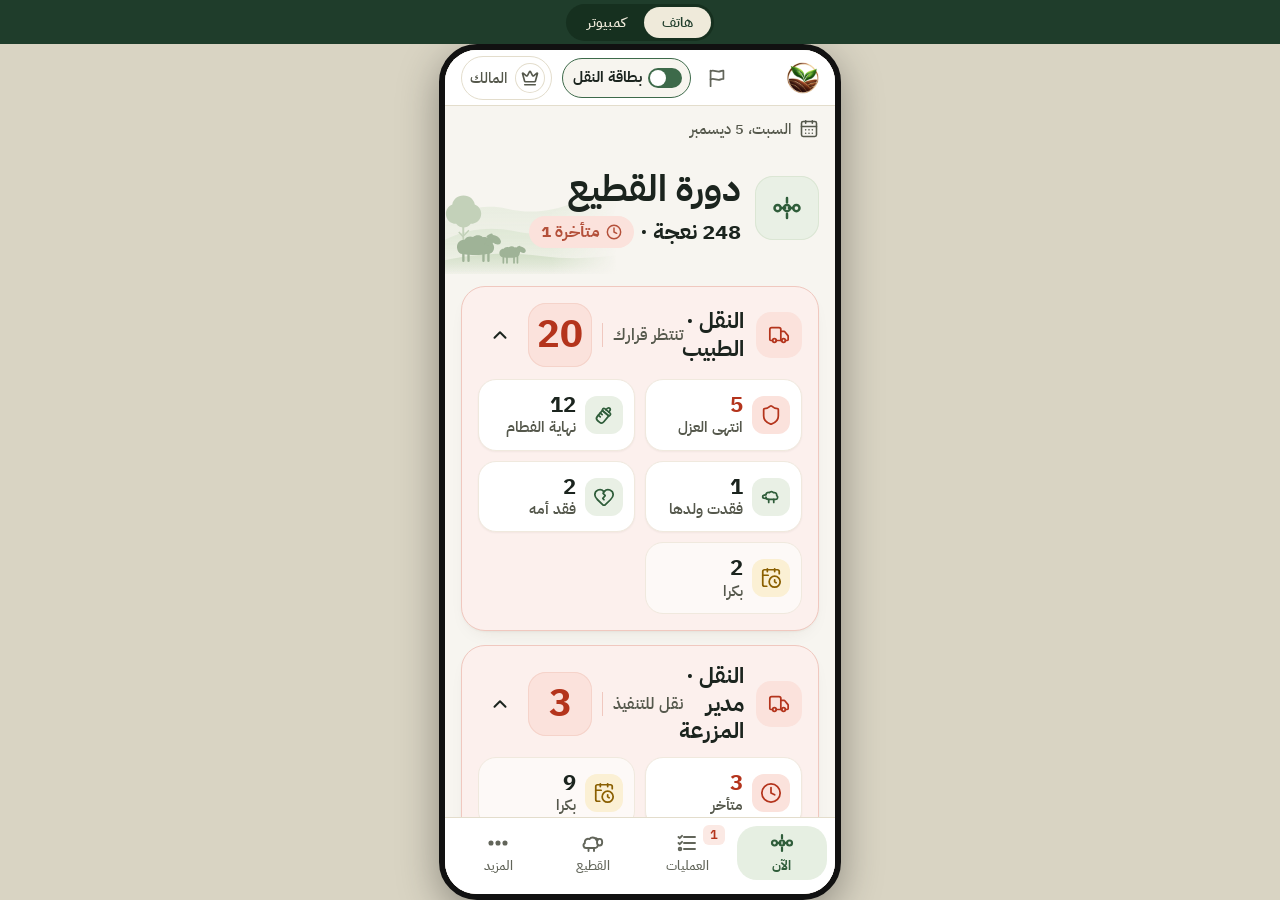
==== commit f29dd5df: "Demo feed data: «العليقة», the log and the recommendations read the farm's 9 feeds and the «الغذاء ا" ====
--- a/index.html
+++ b/index.html
@@ -28,7 +28,7 @@
       #vw-stage.desk iframe{width:100%;height:100%}
     </style>
     <title>مزرعة تجريبية · عرض</title>
-    <script type="module" crossorigin src="./assets/index-Cnqg4zJ_.js"></script>
+    <script type="module" crossorigin src="./assets/index-YW3tRR3Q.js"></script>
     <link rel="stylesheet" crossorigin href="./assets/index-mOp1ZNaL.css">
   </head>
   <body>
